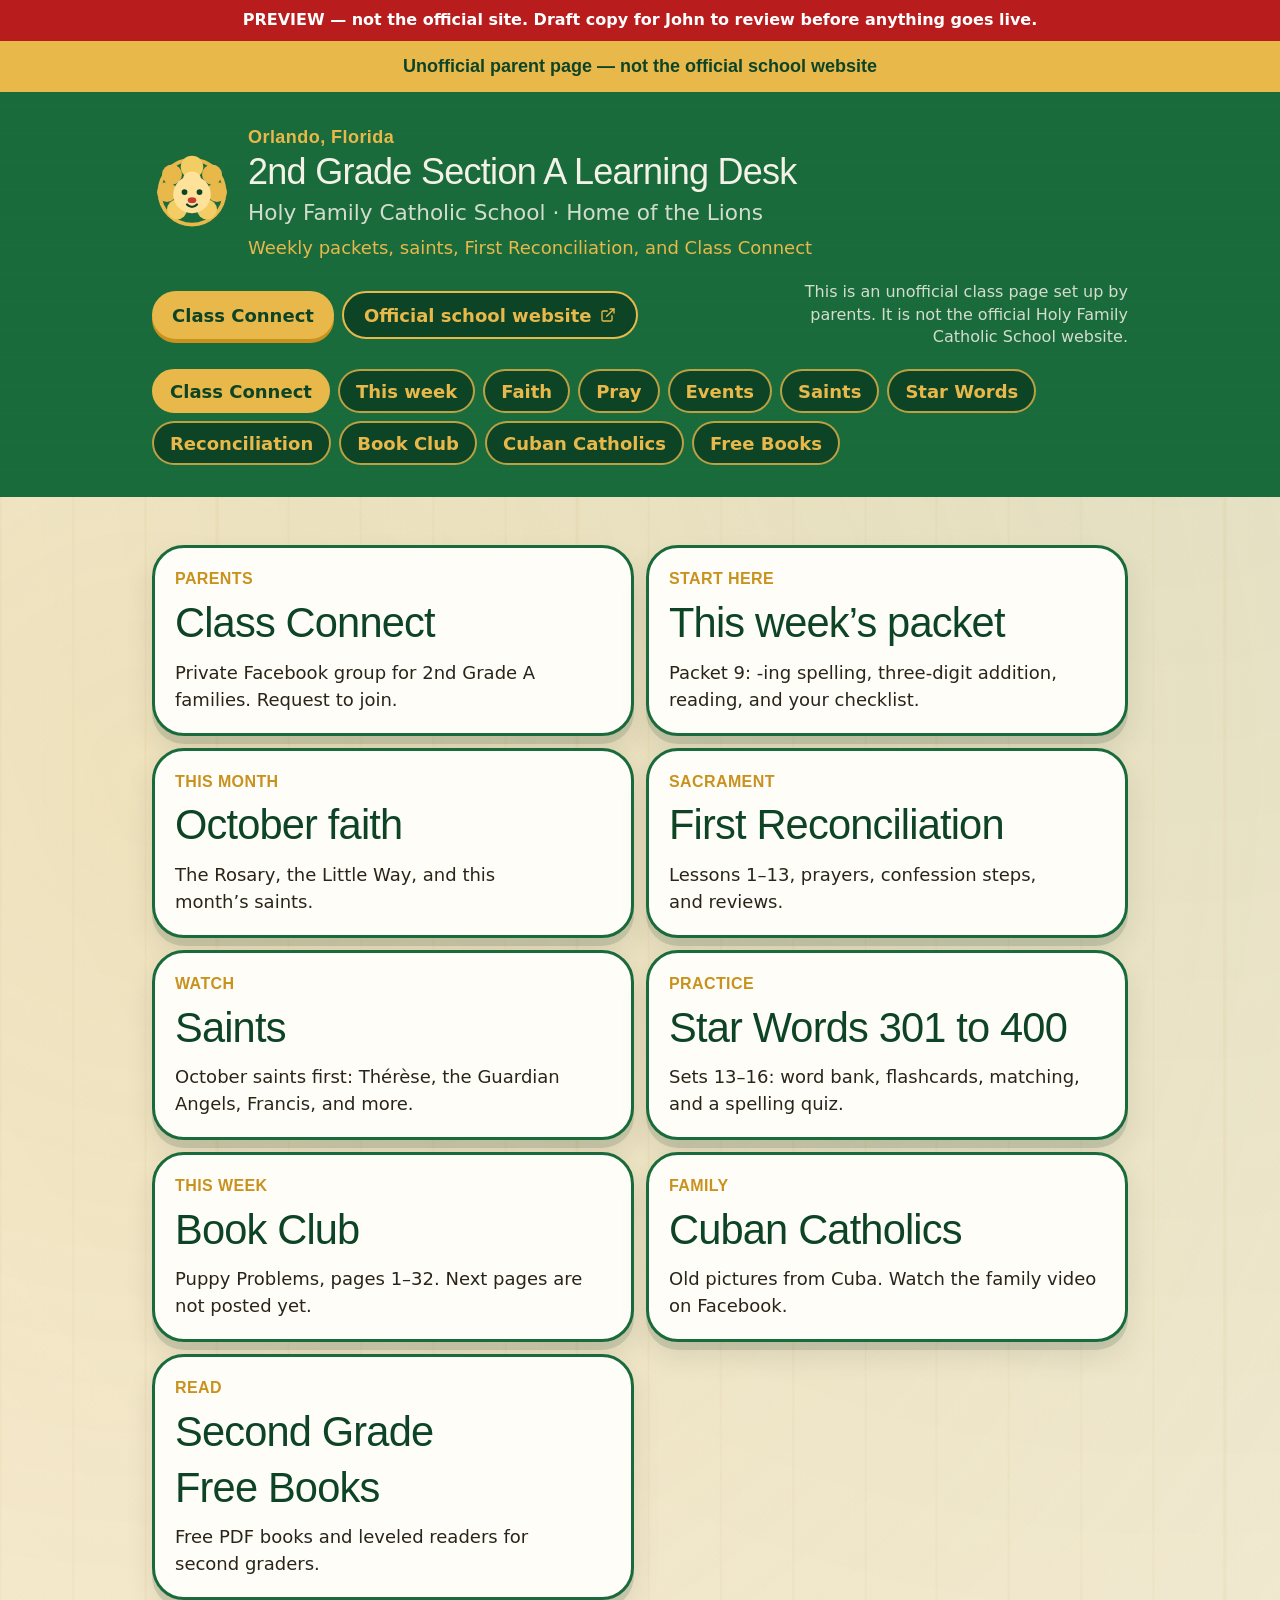
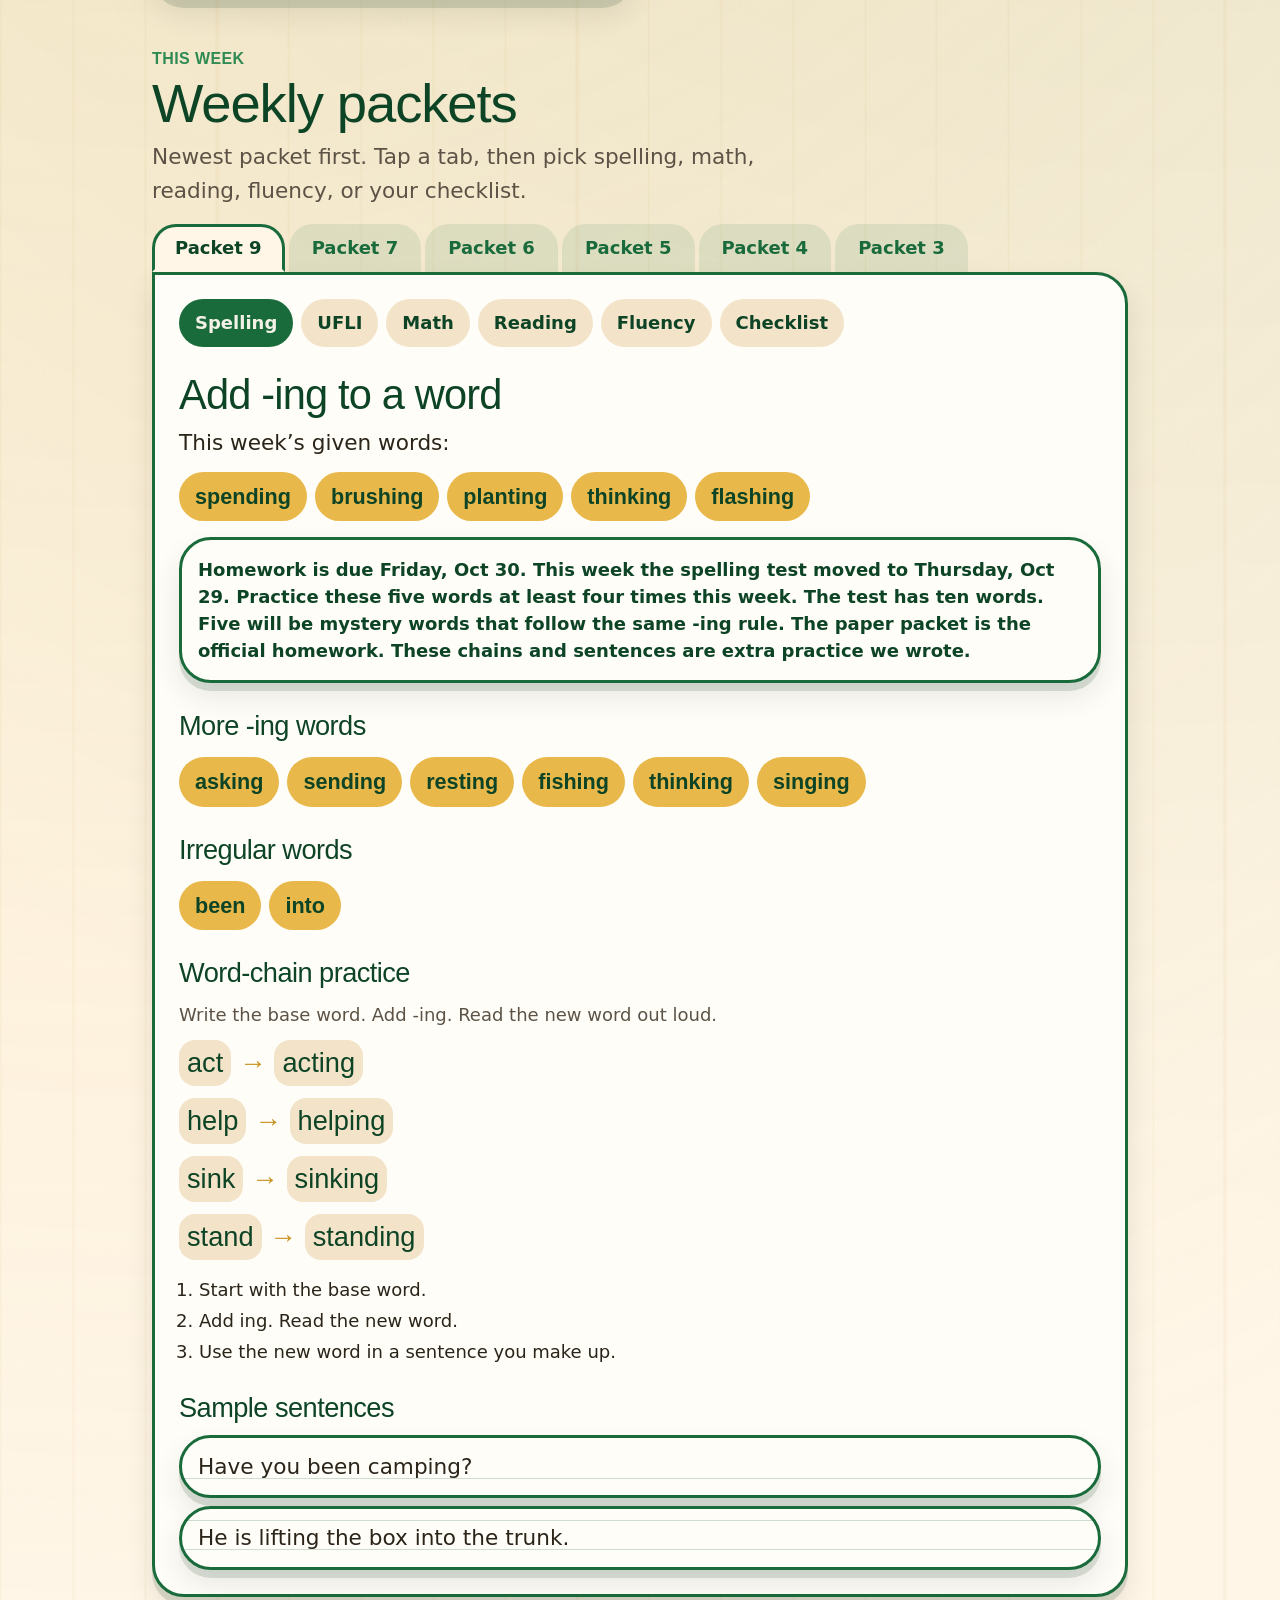
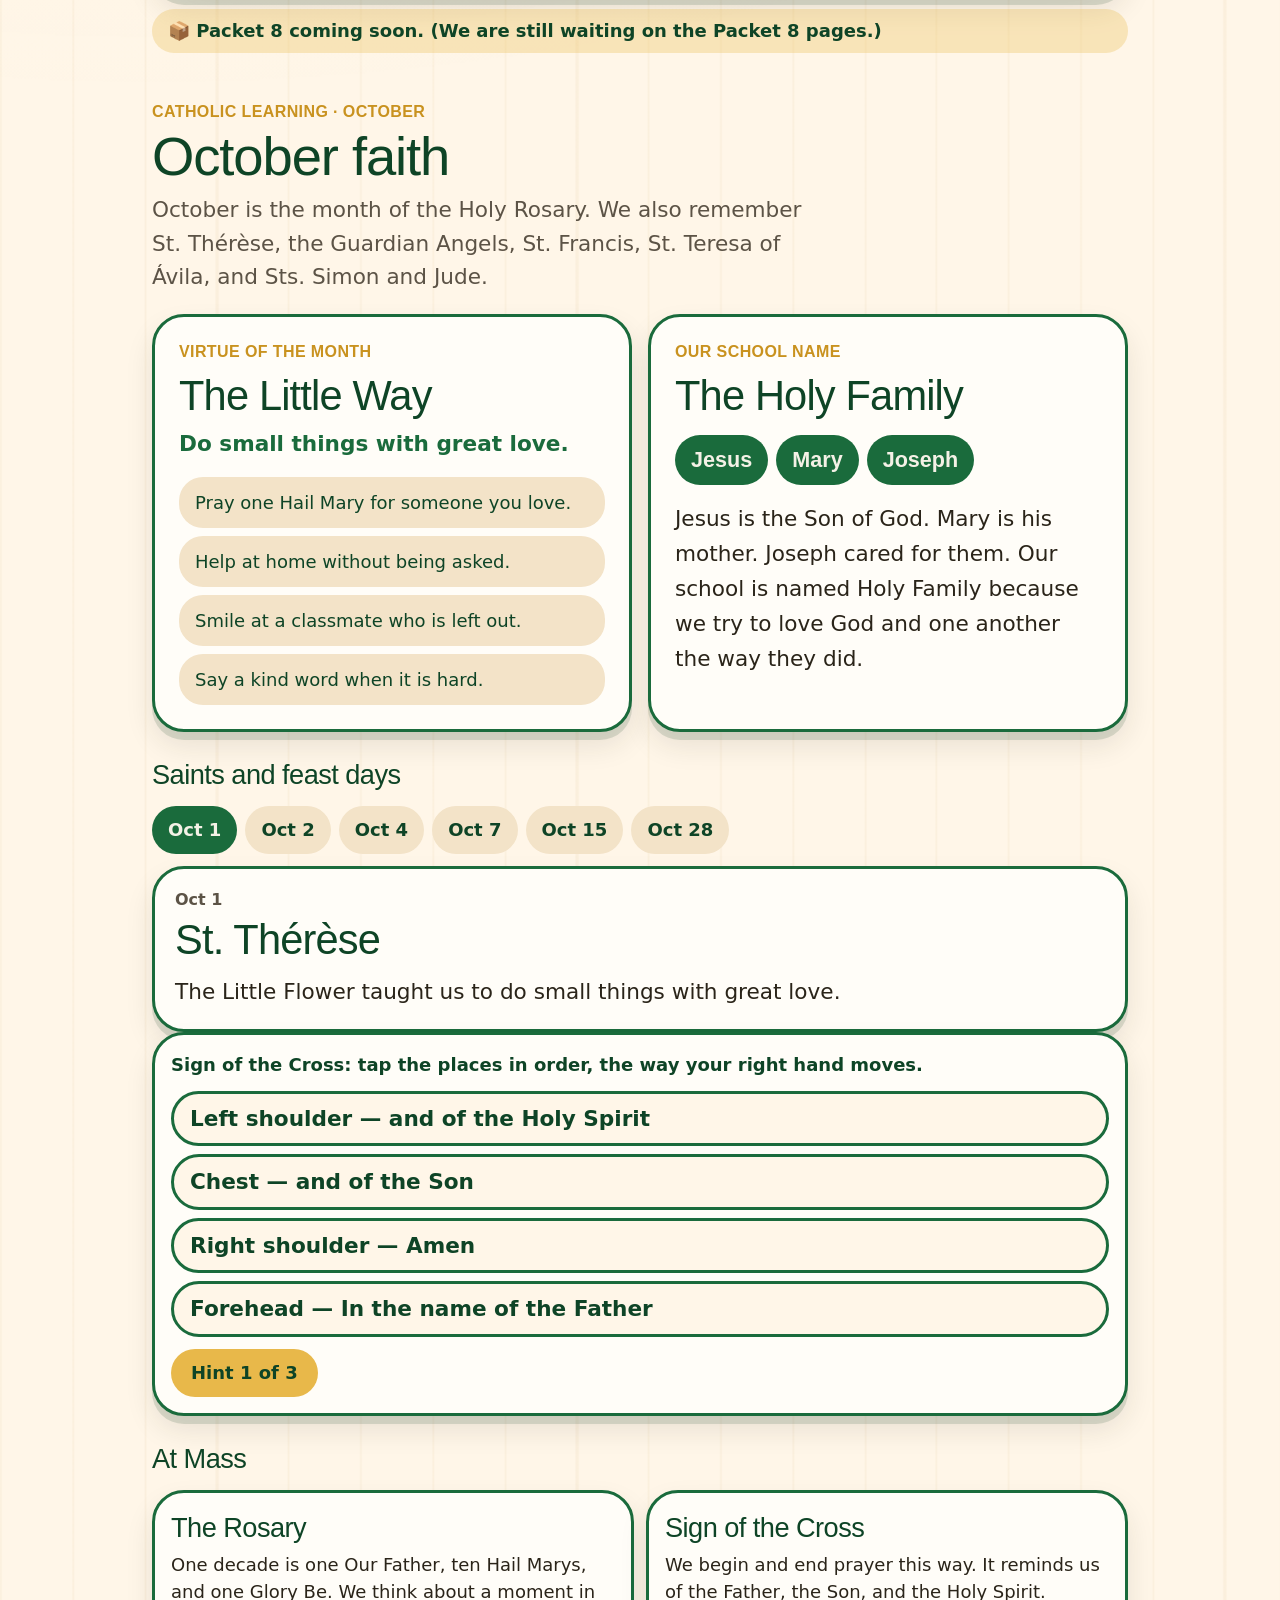
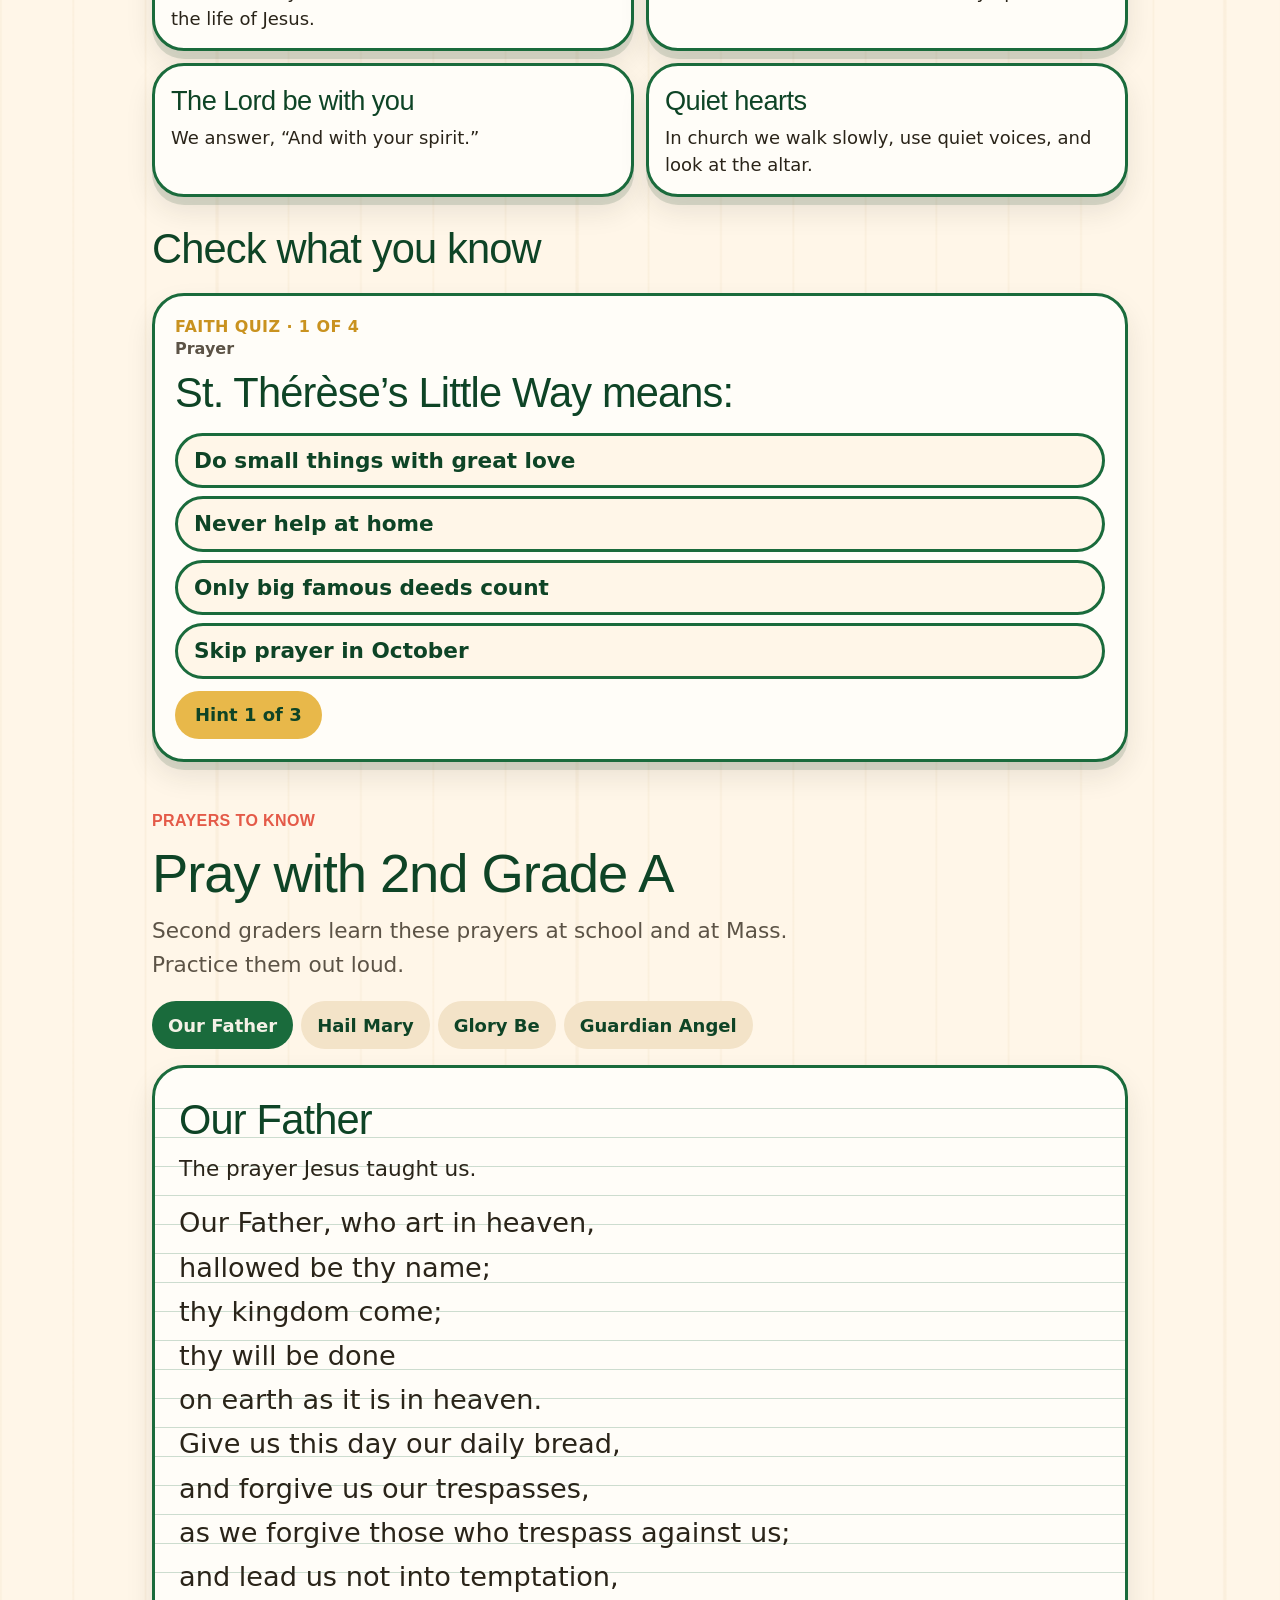
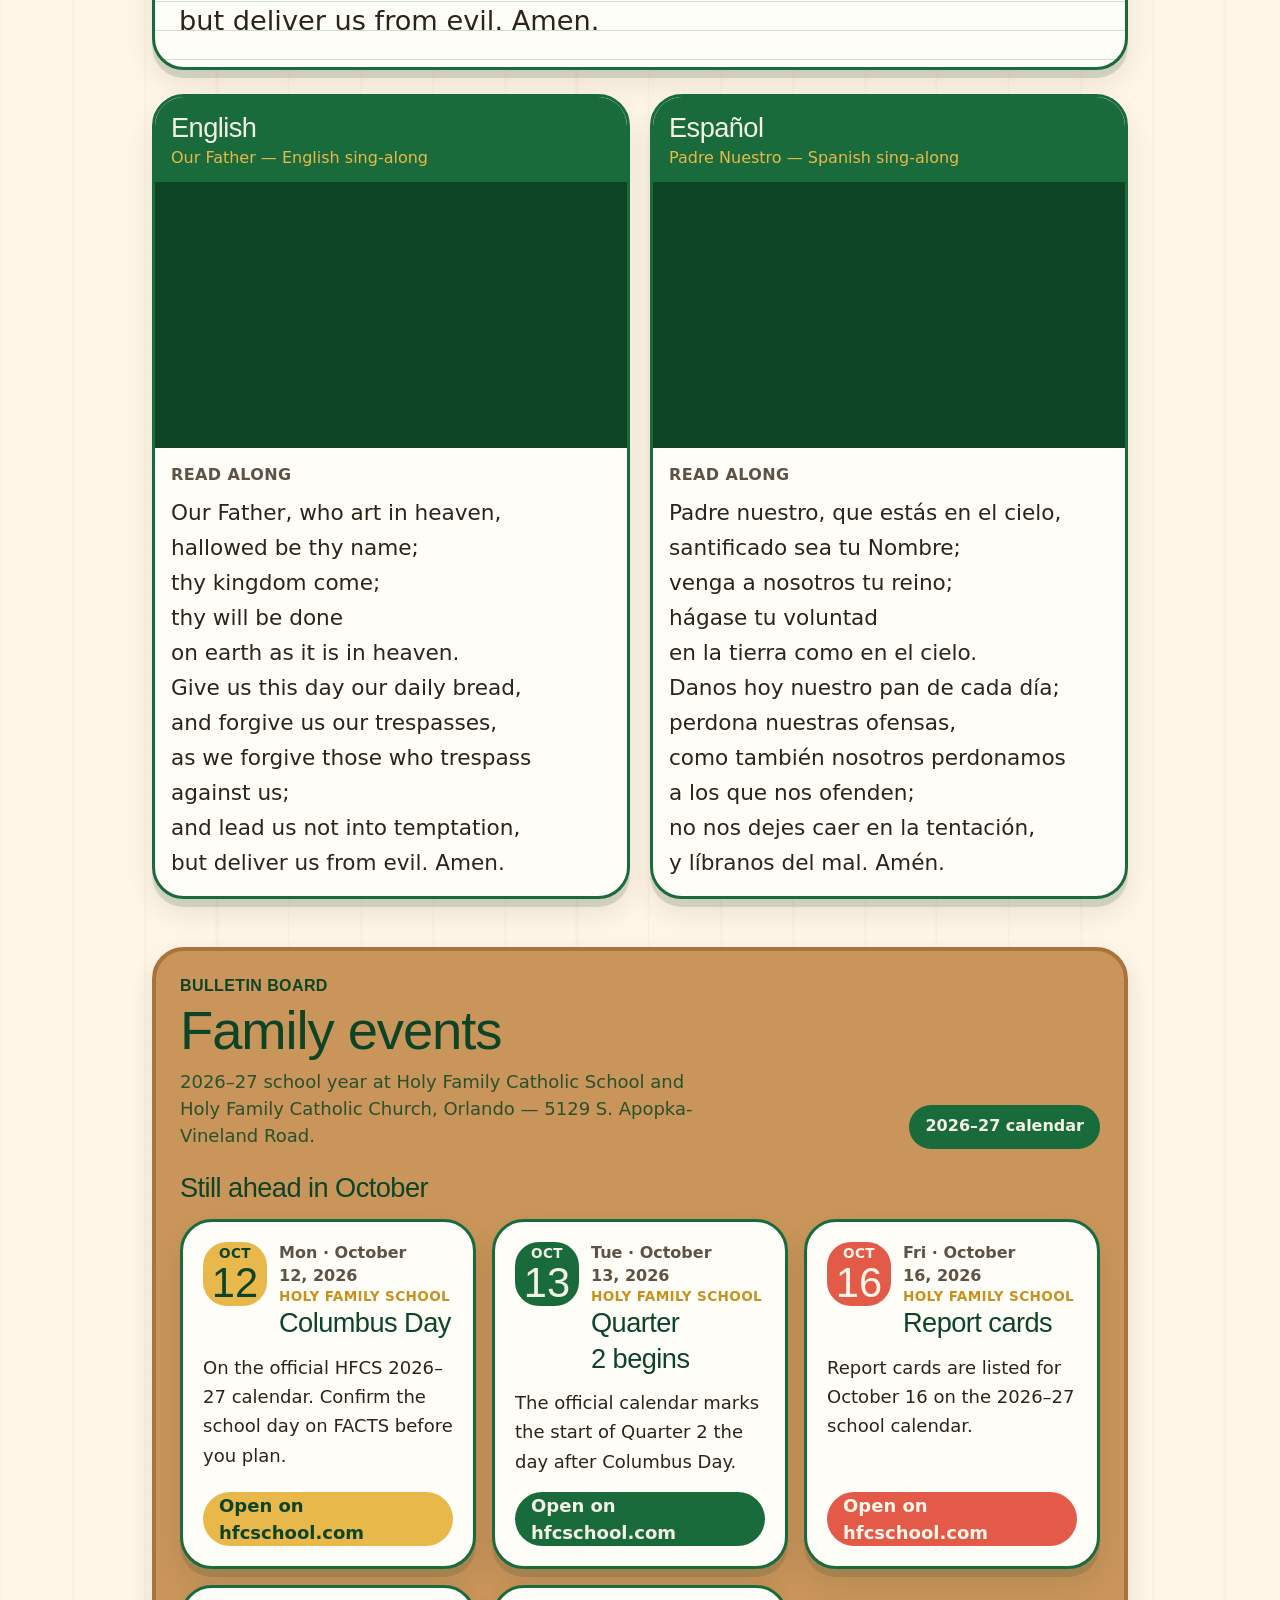
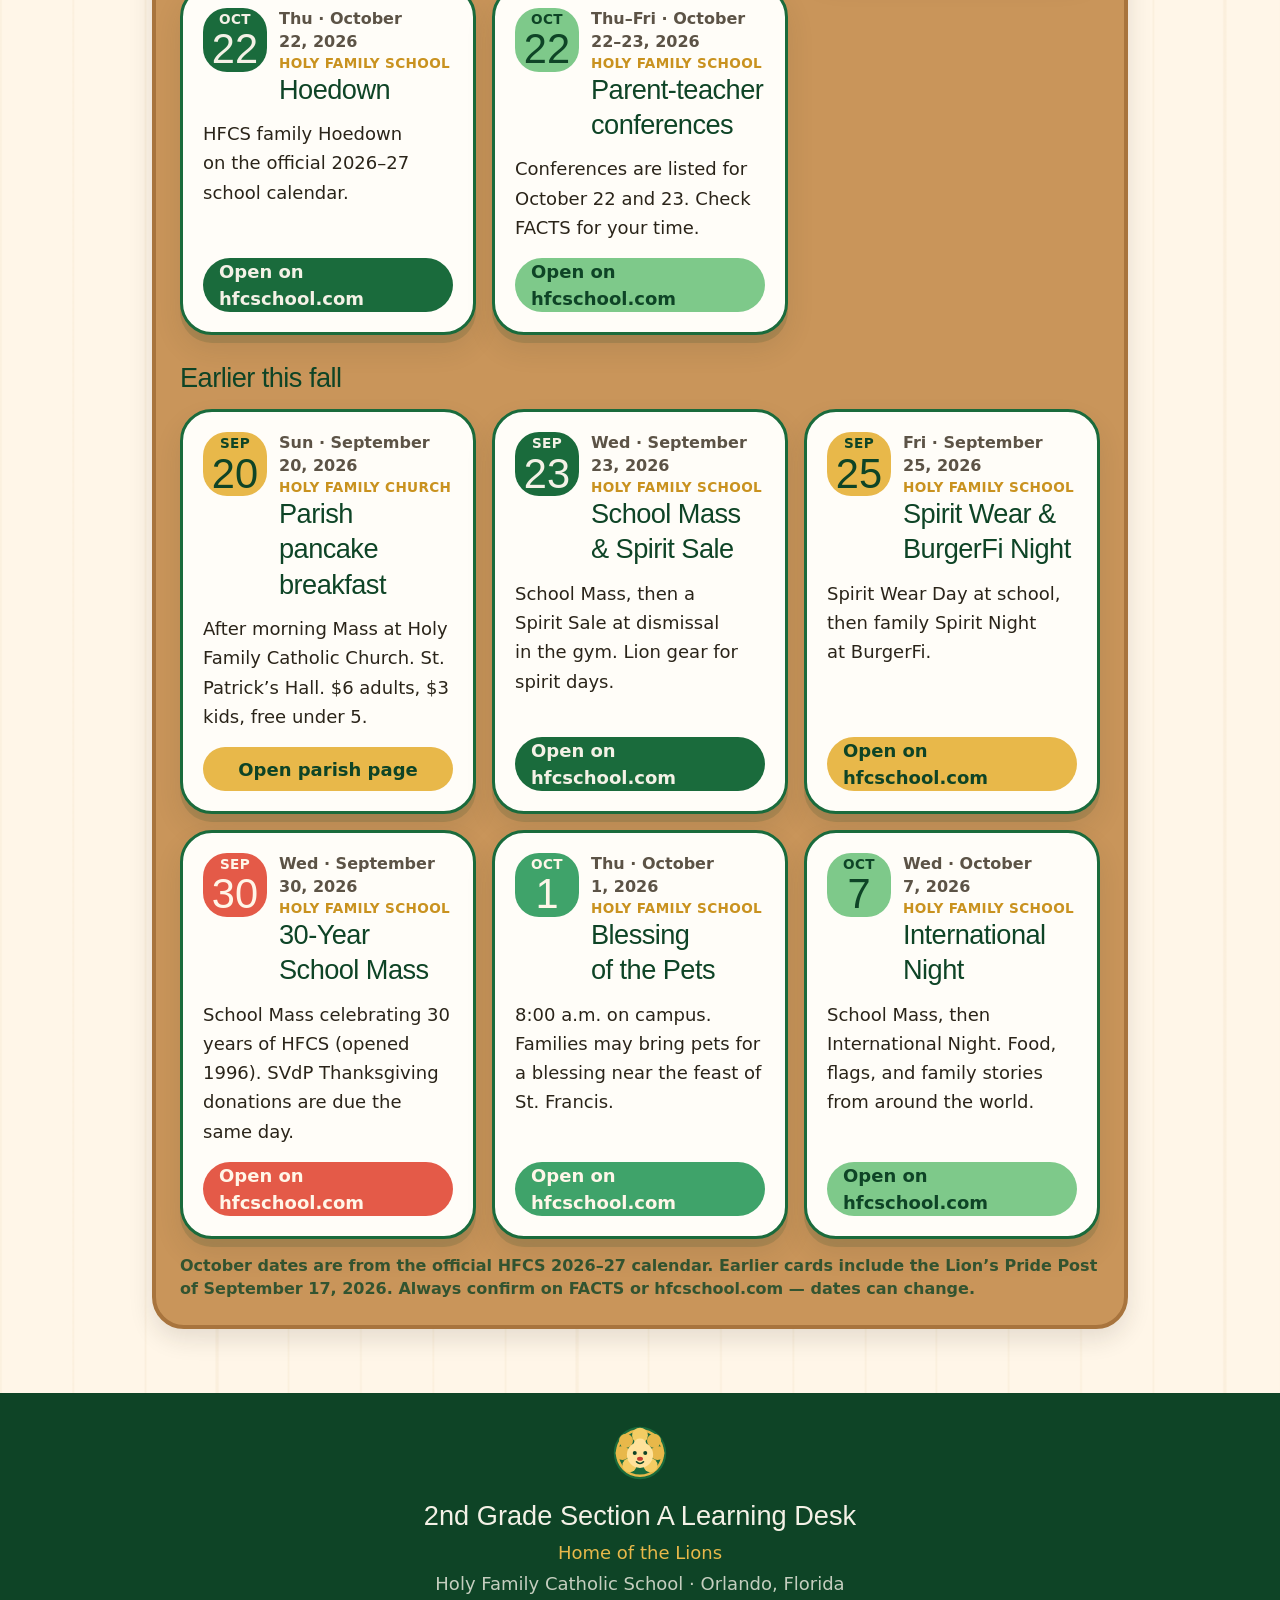
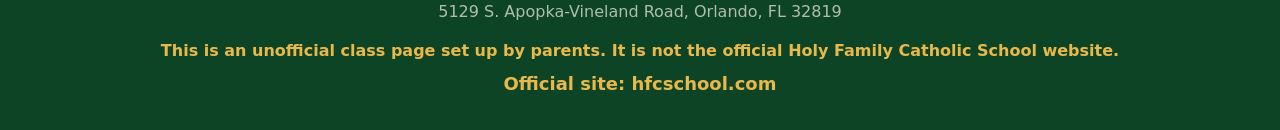
==== index.html @ e81760f2 "Preview: styles, home, reconciliation" ====
<!doctype html>

<html class="antialiased" lang="en"><head><meta content="summary_large_image" name="twitter:card"/><meta charset="utf-8"/><meta content="width=device-width, initial-scale=1" name="viewport"/><title>HFCS 2nd Grade A</title><meta content="Unofficial parent-made learning desk for Holy Family Catholic School 2nd Grade A. Weekly packets and Catholic learning for October. Official site: hfcschool.com." name="description"/><meta content="#1A6B3C" name="theme-color"/><meta content="yes" name="apple-mobile-web-app-capable"/><meta content="Grade Two" name="apple-mobile-web-app-title"/><meta content="black" name="apple-mobile-web-app-status-bar-style"/><meta content="01a0b15f-e7f6-7f02-a93d-baf060175e0b" name="grok-project-id"/><link href="assets/styles.css" rel="stylesheet"/><link href="assets/extra.css" rel="stylesheet"/><link href="favicon.svg" rel="icon"/><meta content="noindex" name="robots"/></head><body><div class="preview-banner" role="note">PREVIEW — not the official site. Draft copy for John to review before anything goes live.</div><!--$--><div class="min-h-dvh overflow-x-clip"><a class="bg-gold text-navy-deep sr-only focus:not-sr-only focus:absolute focus:top-3 focus:left-3 focus:z-50 focus:rounded-pill focus:px-4 focus:py-2 focus:font-extrabold" href="#homework">Skip to this week’s packet</a><header class="relative overflow-hidden bg-navy text-chalk"><div class="relative bg-gold px-4 py-3 text-center"><p class="font-display text-navy-deep text-sm font-bold sm:text-base">Unofficial parent page — not the official school website</p></div><div aria-hidden="true" class="pointer-events-none absolute inset-x-0 top-12 bottom-0 opacity-20" style="background-image:repeating-linear-gradient(0deg, transparent, transparent 27px, rgb(244 241 230 / 0.12) 28px), repeating-linear-gradient(90deg, transparent, transparent 27px, rgb(244 241 230 / 0.08) 28px)"></div><div class="relative mx-auto flex max-w-5xl flex-col gap-5 px-4 py-6 sm:px-6 sm:py-8"><div class="flex items-start gap-3 sm:items-center sm:gap-4"><svg aria-label="HFCS Lions mascot" class="size-16 shrink-0 sm:size-20" role="img" viewbox="0 0 64 64"><title>HFCS Lions mascot</title><circle cx="32" cy="32" fill="#1a6b3c" r="30"></circle><circle cx="32" cy="32" fill="none" r="26" stroke="#e8b84a" stroke-width="3"></circle><circle cx="16" cy="18" fill="#e8b84a" r="8"></circle><circle cx="32" cy="12" fill="#f3cc63" r="9"></circle><circle cx="48" cy="18" fill="#e8b84a" r="8"></circle><circle cx="12" cy="32" fill="#e8b84a" r="8"></circle><circle cx="52" cy="32" fill="#e8b84a" r="8"></circle><circle cx="20" cy="46" fill="#f3cc63" r="8"></circle><circle cx="44" cy="46" fill="#f3cc63" r="8"></circle><circle cx="32" cy="34" fill="#ffe29a" r="15"></circle><ellipse cx="32" cy="21" fill="#ffe29a" rx="7" ry="5.5"></ellipse><circle cx="26" cy="32" fill="#0e4426" r="2.3"></circle><circle cx="38" cy="32" fill="#0e4426" r="2.3"></circle><ellipse cx="32" cy="38.5" fill="#c43d32" rx="3.4" ry="2.3"></ellipse><path d="M28 42c2.4 2.6 5.6 2.6 8 0" fill="none" stroke="#0e4426" stroke-linecap="round" stroke-width="1.8"></path></svg><div class="min-w-0"><p class="font-display text-gold text-sm font-semibold tracking-wide sm:text-base">Orlando, Florida</p><h1 class="text-chalk font-display text-2xl leading-tight text-balance sm:text-4xl">2nd Grade<!-- --> <!-- -->Section A<!-- --> Learning Desk</h1><p class="mt-1 text-base text-chalk/85 sm:text-lg">Holy Family Catholic School<!-- --> · Home of the <!-- -->Lions</p><p class="mt-1 text-sm text-gold sm:text-base">Weekly packets, saints, First Reconciliation, and Class Connect</p></div></div><div class="flex flex-col gap-3 sm:flex-row sm:items-center sm:justify-between"><div class="flex flex-col gap-2 sm:flex-row sm:items-center"><a class="bg-gold text-navy-deep inline-flex min-h-12 items-center justify-center rounded-pill px-5 text-base font-extrabold shadow-[0_4px_0_#c9921f] transition-transform duration-(--motion-fast) ease-(--ease-out) hover:-translate-y-0.5 active:translate-y-0.5" href="class-connect.html">Class Connect</a><a class="inline-flex min-h-12 items-center justify-center gap-2 rounded-pill border-2 border-gold bg-navy-deep px-5 text-base font-extrabold text-gold" href="https://www.hfcschool.com/" rel="noreferrer" target="_blank">Official school website<svg aria-hidden="true" class="lucide lucide-external-link size-4" fill="none" height="24" stroke="currentColor" stroke-linecap="round" stroke-linejoin="round" stroke-width="2" viewbox="0 0 24 24" width="24" xmlns="http://www.w3.org/2000/svg"><path d="M15 3h6v6"></path><path d="M10 14 21 3"></path><path d="M18 13v6a2 2 0 0 1-2 2H5a2 2 0 0 1-2-2V8a2 2 0 0 1 2-2h6"></path></svg></a></div><p class="text-sm text-chalk/85 sm:max-w-sm sm:text-right">This is an unofficial class page set up by parents. It is not the official Holy Family Catholic School website.</p></div><nav aria-label="Page sections" class="flex flex-wrap gap-2"><a class="inline-flex min-h-11 items-center rounded-pill border-2 px-4 text-base font-bold transition-colors duration-(--motion-fast) border-gold bg-gold text-navy-deep" href="class-connect.html">Class Connect</a><a class="inline-flex min-h-11 items-center rounded-pill border-2 border-gold/80 bg-navy-deep px-4 text-base font-bold text-gold transition-colors duration-(--motion-fast) hover:bg-gold hover:text-navy-deep" href="index.html#homework">This week</a><a class="inline-flex min-h-11 items-center rounded-pill border-2 border-gold/80 bg-navy-deep px-4 text-base font-bold text-gold transition-colors duration-(--motion-fast) hover:bg-gold hover:text-navy-deep" href="index.html#faith">Faith</a><a class="inline-flex min-h-11 items-center rounded-pill border-2 border-gold/80 bg-navy-deep px-4 text-base font-bold text-gold transition-colors duration-(--motion-fast) hover:bg-gold hover:text-navy-deep" href="index.html#pray">Pray</a><a class="inline-flex min-h-11 items-center rounded-pill border-2 border-gold/80 bg-navy-deep px-4 text-base font-bold text-gold transition-colors duration-(--motion-fast) hover:bg-gold hover:text-navy-deep" href="index.html#events">Events</a><a class="inline-flex min-h-11 items-center rounded-pill border-2 px-4 text-base font-bold transition-colors duration-(--motion-fast) border-gold/80 bg-navy-deep text-gold hover:bg-gold hover:text-navy-deep" href="saints.html">Saints</a><a class="inline-flex min-h-11 items-center rounded-pill border-2 px-4 text-base font-bold transition-colors duration-(--motion-fast) border-gold/80 bg-navy-deep text-gold hover:bg-gold hover:text-navy-deep" href="star-words.html">Star Words</a><a class="inline-flex min-h-11 items-center rounded-pill border-2 px-4 text-base font-bold transition-colors duration-(--motion-fast) border-gold/80 bg-navy-deep text-gold hover:bg-gold hover:text-navy-deep" href="reconciliation.html">Reconciliation</a><a class="inline-flex min-h-11 items-center rounded-pill border-2 px-4 text-base font-bold transition-colors duration-(--motion-fast) border-gold/80 bg-navy-deep text-gold hover:bg-gold hover:text-navy-deep" href="book-club.html">Book Club</a><a class="inline-flex min-h-11 items-center rounded-pill border-2 px-4 text-base font-bold transition-colors duration-(--motion-fast) border-gold/80 bg-navy-deep text-gold hover:bg-gold hover:text-navy-deep" href="cuban-catholics.html">Cuban Catholics</a><a class="inline-flex min-h-11 items-center rounded-pill border-2 px-4 text-base font-bold transition-colors duration-(--motion-fast) border-gold/80 bg-navy-deep text-gold hover:bg-gold hover:text-navy-deep" href="books.html">Free Books</a></nav></div></header><main class="mx-auto flex w-full min-w-0 max-w-5xl flex-col gap-12 px-4 py-8 sm:px-6 sm:py-12"><div class="grid grid-cols-1 gap-3 sm:grid-cols-2"><a class="paper-card rounded-xl p-5 no-underline transition-transform duration-(--motion-fast) ease-(--ease-out) hover:-translate-y-0.5" href="class-connect.html"><p class="font-display text-gold-deep text-sm font-bold uppercase tracking-wide">Parents</p><h2 class="font-display mt-1 text-2xl text-navy-deep">Class Connect</h2><p class="text-ink mt-2 text-base">Private Facebook group for 2nd Grade A families. Request to join.</p></a><a class="paper-card rounded-xl p-5 no-underline transition-transform duration-(--motion-fast) ease-(--ease-out) hover:-translate-y-0.5" href="#homework"><p class="font-display text-gold-deep text-sm font-bold uppercase tracking-wide">Start here</p><h2 class="font-display mt-1 text-2xl text-navy-deep">This week’s packet</h2><p class="text-ink mt-2 text-base">Packet 9: -ing spelling, three-digit addition, reading, and your checklist.</p></a><a class="paper-card rounded-xl p-5 no-underline transition-transform duration-(--motion-fast) ease-(--ease-out) hover:-translate-y-0.5" href="#faith"><p class="font-display text-gold-deep text-sm font-bold uppercase tracking-wide">This month</p><h2 class="font-display mt-1 text-2xl text-navy-deep">October faith</h2><p class="text-ink mt-2 text-base">The Rosary, the Little Way, and this month’s saints.</p></a><a class="paper-card rounded-xl p-5 no-underline transition-transform duration-(--motion-fast) ease-(--ease-out) hover:-translate-y-0.5" href="reconciliation.html"><p class="font-display text-gold-deep text-sm font-bold uppercase tracking-wide">Sacrament</p><h2 class="font-display mt-1 text-2xl text-navy-deep">First Reconciliation</h2><p class="text-ink mt-2 text-base">Lessons 1–13, prayers, confession steps, and reviews.</p></a><a class="paper-card rounded-xl p-5 no-underline transition-transform duration-(--motion-fast) ease-(--ease-out) hover:-translate-y-0.5" href="saints.html"><p class="font-display text-gold-deep text-sm font-bold uppercase tracking-wide">Watch</p><h2 class="font-display mt-1 text-2xl text-navy-deep">Saints</h2><p class="text-ink mt-2 text-base">October saints first: Thérèse, the Guardian Angels, Francis, and more.</p></a><a class="paper-card rounded-xl p-5 no-underline transition-transform duration-(--motion-fast) ease-(--ease-out) hover:-translate-y-0.5" href="star-words.html"><p class="font-display text-gold-deep text-sm font-bold uppercase tracking-wide">Practice</p><h2 class="font-display mt-1 text-2xl text-navy-deep">Star Words 301 to 400</h2><p class="text-ink mt-2 text-base">Sets 13–16: word bank, flashcards, matching, and a spelling quiz.</p></a><a class="paper-card rounded-xl p-5 no-underline transition-transform duration-(--motion-fast) ease-(--ease-out) hover:-translate-y-0.5" href="book-club.html"><p class="font-display text-gold-deep text-sm font-bold uppercase tracking-wide">This week</p><h2 class="font-display mt-1 text-2xl text-navy-deep">Book Club</h2><p class="text-ink mt-2 text-base">Puppy Problems, pages 1–32. Next pages are not posted yet.</p></a><a class="paper-card rounded-xl p-5 no-underline transition-transform duration-(--motion-fast) ease-(--ease-out) hover:-translate-y-0.5" href="cuban-catholics.html"><p class="font-display text-gold-deep text-sm font-bold uppercase tracking-wide">Family</p><h2 class="font-display mt-1 text-2xl text-navy-deep">Cuban Catholics</h2><p class="text-ink mt-2 text-base">Old pictures from Cuba. Watch the family video on Facebook.</p></a><a class="paper-card rounded-xl p-5 no-underline transition-transform duration-(--motion-fast) ease-(--ease-out) hover:-translate-y-0.5" href="books.html"><p class="font-display text-gold-deep text-sm font-bold uppercase tracking-wide">Read</p><h2 class="font-display mt-1 text-2xl text-navy-deep">Second Grade Free Books</h2><p class="text-ink mt-2 text-base">Free PDF books and leveled readers for second graders.</p></a></div><section class="w-full min-w-0 scroll-mt-4" id="homework"><div class="mb-4"><p class="font-display text-sky-deep text-sm font-semibold tracking-wide uppercase">This week</p><h2 class="text-2xl sm:text-3xl">Weekly packets</h2><p class="text-ink-soft mt-1 max-w-2xl text-base sm:text-lg">Newest packet first. Tap a tab, then pick spelling, math, reading, fluency, or your checklist.</p></div><div data-tabs="" id="packets"><div class="flex w-full min-w-0 gap-1 overflow-x-auto" data-tabbar="" role="tablist"><button class="min-h-12 shrink-0 rounded-t-lg border-3 px-5 text-base font-extrabold border-transparent bg-navy/10 text-navy" data-default="" data-off="min-h-12 shrink-0 rounded-t-lg border-3 px-5 text-base font-extrabold border-transparent bg-navy/10 text-navy" data-on="min-h-12 shrink-0 rounded-t-lg border-3 px-5 text-base font-extrabold border-navy border-b-paper bg-paper text-navy-deep" data-tab="9" role="tab" type="button">Packet 9</button><button class="min-h-12 shrink-0 rounded-t-lg border-3 px-5 text-base font-extrabold border-transparent bg-navy/10 text-navy" data-off="min-h-12 shrink-0 rounded-t-lg border-3 px-5 text-base font-extrabold border-transparent bg-navy/10 text-navy" data-on="min-h-12 shrink-0 rounded-t-lg border-3 px-5 text-base font-extrabold border-navy border-b-paper bg-paper text-navy-deep" data-tab="7" role="tab" type="button">Packet 7</button><button class="min-h-12 shrink-0 rounded-t-lg border-3 px-5 text-base font-extrabold border-transparent bg-navy/10 text-navy" data-off="min-h-12 shrink-0 rounded-t-lg border-3 px-5 text-base font-extrabold border-transparent bg-navy/10 text-navy" data-on="min-h-12 shrink-0 rounded-t-lg border-3 px-5 text-base font-extrabold border-navy border-b-paper bg-paper text-navy-deep" data-tab="6" role="tab" type="button">Packet 6</button><button class="min-h-12 shrink-0 rounded-t-lg border-3 px-5 text-base font-extrabold border-transparent bg-navy/10 text-navy" data-off="min-h-12 shrink-0 rounded-t-lg border-3 px-5 text-base font-extrabold border-transparent bg-navy/10 text-navy" data-on="min-h-12 shrink-0 rounded-t-lg border-3 px-5 text-base font-extrabold border-navy border-b-paper bg-paper text-navy-deep" data-tab="5" role="tab" type="button">Packet 5</button><button class="min-h-12 shrink-0 rounded-t-lg border-3 px-5 text-base font-extrabold border-transparent bg-navy/10 text-navy" data-off="min-h-12 shrink-0 rounded-t-lg border-3 px-5 text-base font-extrabold border-transparent bg-navy/10 text-navy" data-on="min-h-12 shrink-0 rounded-t-lg border-3 px-5 text-base font-extrabold border-navy border-b-paper bg-paper text-navy-deep" data-tab="4" role="tab" type="button">Packet 4</button><button class="min-h-12 shrink-0 rounded-t-lg border-3 px-5 text-base font-extrabold border-transparent bg-navy/10 text-navy" data-off="min-h-12 shrink-0 rounded-t-lg border-3 px-5 text-base font-extrabold border-transparent bg-navy/10 text-navy" data-on="min-h-12 shrink-0 rounded-t-lg border-3 px-5 text-base font-extrabold border-navy border-b-paper bg-paper text-navy-deep" data-tab="3" role="tab" type="button">Packet 3</button></div><div data-pane="9" role="tabpanel"><div class="paper-card rounded-xl rounded-tl-none p-4 sm:p-6" id="p9-panel">
<div class="mb-5 flex w-full min-w-0 flex-wrap gap-2" id="p9-subtabs">
<button class="min-h-12 shrink-0 rounded-pill px-4 text-base font-extrabold bg-navy text-chalk" data-p9tab="spelling" type="button">Spelling</button><button class="min-h-12 shrink-0 rounded-pill px-4 text-base font-extrabold bg-paper-deep text-navy-deep" data-p9tab="ufli" type="button">UFLI</button>
<button class="min-h-12 shrink-0 rounded-pill px-4 text-base font-extrabold bg-paper-deep text-navy-deep" data-p9tab="math" type="button">Math</button>
<button class="min-h-12 shrink-0 rounded-pill px-4 text-base font-extrabold bg-paper-deep text-navy-deep" data-p9tab="reading" type="button">Reading</button>
<button class="min-h-12 shrink-0 rounded-pill px-4 text-base font-extrabold bg-paper-deep text-navy-deep" data-p9tab="fluency" type="button">Fluency</button>
<button class="min-h-12 shrink-0 rounded-pill px-4 text-base font-extrabold bg-paper-deep text-navy-deep" data-p9tab="checklist" type="button">Checklist</button>
</div>
<div class="flex flex-col gap-6" data-p9pane="spelling">
<div><h3 class="font-display text-2xl text-navy-deep">Add -ing to a word</h3><p class="text-ink mt-1 text-base sm:text-lg">This week’s given words:</p>
<ul class="mt-3 flex flex-wrap gap-2"><li class="font-display bg-gold text-navy-deep rounded-pill px-4 py-2 text-lg font-bold">spending</li><li class="font-display bg-gold text-navy-deep rounded-pill px-4 py-2 text-lg font-bold">brushing</li><li class="font-display bg-gold text-navy-deep rounded-pill px-4 py-2 text-lg font-bold">planting</li><li class="font-display bg-gold text-navy-deep rounded-pill px-4 py-2 text-lg font-bold">thinking</li><li class="font-display bg-gold text-navy-deep rounded-pill px-4 py-2 text-lg font-bold">flashing</li></ul>
<p class="paper-card mt-4 rounded-xl border-gold bg-gold/20 p-4 text-base font-bold text-navy-deep">Homework is due Friday, Oct 30. This week the spelling test moved to Thursday, Oct 29. Practice these five words at least four times this week. The test has ten words. Five will be mystery words that follow the same -ing rule. The paper packet is the official homework. These chains and sentences are extra practice we wrote.</p></div>
<div><h3 class="font-display text-xl text-navy-deep">More -ing words</h3><ul class="mt-3 flex flex-wrap gap-2"><li class="font-display bg-gold text-navy-deep rounded-pill px-4 py-2 text-lg font-bold">asking</li><li class="font-display bg-gold text-navy-deep rounded-pill px-4 py-2 text-lg font-bold">sending</li><li class="font-display bg-gold text-navy-deep rounded-pill px-4 py-2 text-lg font-bold">resting</li><li class="font-display bg-gold text-navy-deep rounded-pill px-4 py-2 text-lg font-bold">fishing</li><li class="font-display bg-gold text-navy-deep rounded-pill px-4 py-2 text-lg font-bold">thinking</li><li class="font-display bg-gold text-navy-deep rounded-pill px-4 py-2 text-lg font-bold">singing</li></ul></div>
<div><h3 class="font-display text-xl text-navy-deep">Irregular words</h3><ul class="mt-3 flex flex-wrap gap-2"><li class="font-display bg-gold text-navy-deep rounded-pill px-4 py-2 text-lg font-bold">been</li><li class="font-display bg-gold text-navy-deep rounded-pill px-4 py-2 text-lg font-bold">into</li></ul></div>
<div><h3 class="font-display mb-2 text-xl text-navy-deep">Word-chain practice</h3><p class="text-ink-soft mb-3 text-base">Write the base word. Add -ing. Read the new word out loud.</p><div class="flex flex-col gap-3">
<p class="font-display flex flex-wrap items-center gap-2 text-xl text-navy-deep"><span class="inline-flex items-center gap-2"><span class="rounded-md bg-paper-deep px-2 py-1">act</span></span><span class="inline-flex items-center gap-2"><span aria-hidden="true" class="text-gold-deep">→</span><span class="rounded-md bg-paper-deep px-2 py-1">acting</span></span></p>
<p class="font-display flex flex-wrap items-center gap-2 text-xl text-navy-deep"><span class="inline-flex items-center gap-2"><span class="rounded-md bg-paper-deep px-2 py-1">help</span></span><span class="inline-flex items-center gap-2"><span aria-hidden="true" class="text-gold-deep">→</span><span class="rounded-md bg-paper-deep px-2 py-1">helping</span></span></p>
<p class="font-display flex flex-wrap items-center gap-2 text-xl text-navy-deep"><span class="inline-flex items-center gap-2"><span class="rounded-md bg-paper-deep px-2 py-1">sink</span></span><span class="inline-flex items-center gap-2"><span aria-hidden="true" class="text-gold-deep">→</span><span class="rounded-md bg-paper-deep px-2 py-1">sinking</span></span></p>
<p class="font-display flex flex-wrap items-center gap-2 text-xl text-navy-deep"><span class="inline-flex items-center gap-2"><span class="rounded-md bg-paper-deep px-2 py-1">stand</span></span><span class="inline-flex items-center gap-2"><span aria-hidden="true" class="text-gold-deep">→</span><span class="rounded-md bg-paper-deep px-2 py-1">standing</span></span></p>
</div><ol class="text-ink mt-4 list-decimal space-y-1 pl-5 text-base"><li>Start with the base word.</li><li>Add ing. Read the new word.</li><li>Use the new word in a sentence you make up.</li></ol></div>
<div><h3 class="font-display mb-2 text-xl text-navy-deep">Sample sentences</h3><ul class="flex flex-col gap-2"><li class="paper-card lined-paper rounded-xl px-4 py-3 text-lg">Have you been camping?</li><li class="paper-card lined-paper rounded-xl px-4 py-3 text-lg">He is lifting the box into the trunk.</li></ul></div>
</div><div class="flex flex-col gap-6" data-p9pane="ufli" hidden=""><div class="flex flex-col gap-4"><h3 class="font-display text-2xl text-navy-deep">UFLI home practice: -ing</h3>
<p class="text-ink text-base sm:text-lg">This week’s UFLI rule is adding <b>-ing</b> to a word. Read each sample word, then do the word work.</p>
<h4 class="font-display text-xl text-navy-deep">Sample words</h4><ul class="flex flex-wrap gap-2"><li class="rounded-pill bg-sky/40 px-4 py-2 font-display text-xl text-navy-deep">asking</li><li class="rounded-pill bg-sky/40 px-4 py-2 font-display text-xl text-navy-deep">sending</li><li class="rounded-pill bg-sky/40 px-4 py-2 font-display text-xl text-navy-deep">resting</li><li class="rounded-pill bg-sky/40 px-4 py-2 font-display text-xl text-navy-deep">fishing</li><li class="rounded-pill bg-sky/40 px-4 py-2 font-display text-xl text-navy-deep">thinking</li><li class="rounded-pill bg-sky/40 px-4 py-2 font-display text-xl text-navy-deep">singing</li></ul>
<h4 class="font-display text-xl text-navy-deep">Word work</h4><p class="text-ink">Write the base word, add -ing, then read the new word.</p><ul class="flex flex-col gap-2"><li class="paper-card rounded-xl p-3 text-lg font-bold">act → acting</li><li class="paper-card rounded-xl p-3 text-lg font-bold">help → helping</li><li class="paper-card rounded-xl p-3 text-lg font-bold">sink → sinking</li><li class="paper-card rounded-xl p-3 text-lg font-bold">stand → standing</li></ul>
<h4 class="font-display text-xl text-navy-deep">New heart words</h4><ul class="flex flex-wrap gap-2"><li class="rounded-pill bg-apple/30 px-4 py-2 font-display text-xl">been ❤️</li><li class="rounded-pill bg-apple/30 px-4 py-2 font-display text-xl">into ❤️</li></ul>
<h4 class="font-display text-xl text-navy-deep">Sentences to read</h4><ul class="list-disc pl-6 text-lg"><li>Have you been camping?</li><li>He is lifting the box into the trunk.</li></ul></div></div>
<div class="flex flex-col gap-4" data-p9pane="math" hidden="">
<h3 class="font-display text-2xl text-navy-deep">Adding three-digit numbers</h3>
<p class="text-ink text-base sm:text-lg">Add the ones, then the tens, then the hundreds. If a place makes 10 or more, regroup! Tap a number, type the sum on the keypad, then tap Check. The paper packet has all 22 problems. Show your work there too.</p>
<div aria-label="Three-digit addition progress" class="flex flex-wrap gap-2" id="p9-pills"></div>
<div class="grid max-w-xs grid-cols-3 overflow-hidden rounded-xl border-3 border-navy text-center" id="p9-grid"></div>
<p class="flex flex-wrap items-center gap-2 text-2xl font-extrabold text-navy-deep" id="p9-answer"></p>
<div class="grid max-w-xs grid-cols-3 gap-2" id="p9-keys"></div>
<div class="flex flex-wrap gap-2">
<button class="bg-grass min-h-12 rounded-pill px-6 text-base font-extrabold text-paper" id="p9-check" type="button">Check</button>
<button class="min-h-12 rounded-pill border-2 border-navy px-4 text-base font-extrabold text-navy" id="p9-hint" type="button">Hint</button>
<button class="bg-navy min-h-12 rounded-pill px-6 text-base font-extrabold text-chalk" hidden="" id="p9-next" type="button">Next problem</button>
</div>
<div id="p9-hints"></div>
<p class="text-ink-soft text-sm font-bold" id="p9-stars"></p>
</div>
<div class="flex flex-col gap-4" data-p9pane="reading" hidden="">
<h3 class="font-display text-2xl text-navy-deep">The Memory Jar</h3>
<p class="text-ink-soft text-base">An original practice story we wrote. The packet passage is on paper.</p>
<div class="paper-card lined-paper rounded-xl px-4 py-3 text-lg leading-relaxed">
<p>Grandma has a glass jar on her kitchen shelf. It is full of little things. Each thing helps her keep a memory.</p>
<p class="mt-3">One day I asked, “Why do you keep a pinecone?” Grandma smiled. “That is from our walk in the woods. The wind was cold, but we found a deer.”</p>
<p class="mt-3">Next I found a blue button. “That fell off your coat on the first day of school,” she said. “You were brave.”</p>
<p class="mt-3">At the bottom was a dry yellow leaf. Grandma got quiet. “That is from the day Grandpa’s old dog, Max, went to heaven. It was a sad day, but I want to remember him.”</p>
<p class="mt-3">Then Grandma gave me a small jar of my own. That night I put in a shell from the beach. Now I am keeping memories, too.</p>
</div>
<p class="text-ink-soft text-sm">About 150 words.</p>
<h3 class="font-display text-xl text-navy-deep">Questions for each day</h3>
<ol class="flex flex-col gap-3">
<li class="paper-card rounded-xl p-4"><p class="font-display text-gold-deep text-sm font-bold uppercase tracking-wide">Day 1 · Key details</p><p class="text-lg text-navy-deep">What did Grandma keep from the walk in the woods? What did she keep from the sad day?</p></li>
<li class="paper-card rounded-xl p-4"><p class="font-display text-gold-deep text-sm font-bold uppercase tracking-wide">Day 2 · Point of view</p><p class="text-lg text-navy-deep">Who is telling this story? Who is “I”? How do you know?</p></li>
<li class="paper-card rounded-xl p-4"><p class="font-display text-gold-deep text-sm font-bold uppercase tracking-wide">Day 3 · Picture clues</p><p class="text-lg text-navy-deep">Draw a picture of the jar. Use the words in the story to show what is inside. What made one day sad?</p></li>
<li class="paper-card rounded-xl p-4"><p class="font-display text-gold-deep text-sm font-bold uppercase tracking-wide">Day 4 · Extend it</p><p class="text-lg text-navy-deep">If you had a memory jar, what would you put in it first? Tell about the day it helps you remember.</p></li>
</ol>
</div>
<div class="flex flex-col gap-4" data-p9pane="fluency" hidden="">
<h3 class="font-display text-2xl text-navy-deep">One-minute reading</h3>
<p class="text-ink text-base sm:text-lg">Each day, read the story for one minute. A grown-up counts mistakes. Write down the words read correctly.</p>
<div class="overflow-x-auto"><table class="w-full max-w-md border-3 border-navy text-left text-base">
<thead><tr class="bg-gold/30"><th class="p-2">Day</th><th class="p-2">Words read</th><th class="p-2">Mistakes</th><th class="p-2">Words correct</th></tr></thead>
<tbody>
<tr class="border-t-2 border-navy"><td class="p-2 font-bold">Day 1</td><td class="p-2"></td><td class="p-2"></td><td class="p-2"></td></tr>
<tr class="border-t-2 border-navy"><td class="p-2 font-bold">Day 2</td><td class="p-2"></td><td class="p-2"></td><td class="p-2"></td></tr>
<tr class="border-t-2 border-navy"><td class="p-2 font-bold">Day 3</td><td class="p-2"></td><td class="p-2"></td><td class="p-2"></td></tr>
<tr class="border-t-2 border-navy"><td class="p-2 font-bold">Day 4</td><td class="p-2"></td><td class="p-2"></td><td class="p-2"></td></tr>
</tbody></table></div>
<p class="text-ink-soft text-sm">Words correct = words read − mistakes.</p>
</div>
<div class="flex flex-col gap-4" data-p9pane="checklist" hidden="">
<h3 class="font-display text-2xl text-navy-deep">Packet 9 checklist</h3>
<p class="paper-card rounded-xl border-gold bg-gold/20 p-4 text-base font-bold text-navy-deep">Due Friday, Oct 30. Spelling test is Thursday, Oct 29 this week. Parents: check each box and sign the paper packet.</p>
<ul class="flex flex-col gap-2">
<li><label class="flex items-center gap-3 rounded-lg bg-paper-deep px-4 py-3 text-base text-navy-deep"><input class="size-6" type="checkbox"/> Nightly Reading Log (orange folder)</label></li>
<li><label class="flex items-center gap-3 rounded-lg bg-paper-deep px-4 py-3 text-base text-navy-deep"><input class="size-6" type="checkbox"/> Math practice</label></li>
<li><label class="flex items-center gap-3 rounded-lg bg-paper-deep px-4 py-3 text-base text-navy-deep"><input class="size-6" type="checkbox"/> Spelling practice (at least four times a week)</label></li>
<li><label class="flex items-center gap-3 rounded-lg bg-paper-deep px-4 py-3 text-base text-navy-deep"><input class="size-6" type="checkbox"/> Sight words (send back when ready to be tested)</label></li>
<li><label class="flex items-center gap-3 rounded-lg bg-paper-deep px-4 py-3 text-base text-navy-deep"><input class="size-6" type="checkbox"/> Fluency practice and questions</label></li>
</ul>
</div>
</div></div><div data-pane="7" role="tabpanel"><div class="paper-card rounded-xl rounded-tl-none p-4 sm:p-6"><div data-tabs="" id="pk7"><div class="mb-5 flex w-full min-w-0 flex-wrap gap-2" data-tabbar="" role="tablist"><button class="min-h-12 shrink-0 rounded-pill px-4 text-base font-extrabold bg-paper-deep text-navy-deep" data-off="min-h-12 shrink-0 rounded-pill px-4 text-base font-extrabold bg-paper-deep text-navy-deep" data-on="min-h-12 shrink-0 rounded-pill px-4 text-base font-extrabold bg-navy text-chalk" data-tab="spelling" role="tab" type="button">Spelling</button><button class="min-h-12 shrink-0 rounded-pill px-4 text-base font-extrabold bg-paper-deep text-navy-deep" data-off="min-h-12 shrink-0 rounded-pill px-4 text-base font-extrabold bg-paper-deep text-navy-deep" data-on="min-h-12 shrink-0 rounded-pill px-4 text-base font-extrabold bg-navy text-chalk" data-tab="math" role="tab" type="button">Math</button><button class="min-h-12 shrink-0 rounded-pill px-4 text-base font-extrabold bg-paper-deep text-navy-deep" data-off="min-h-12 shrink-0 rounded-pill px-4 text-base font-extrabold bg-paper-deep text-navy-deep" data-on="min-h-12 shrink-0 rounded-pill px-4 text-base font-extrabold bg-navy text-chalk" data-tab="reading" role="tab" type="button">Reading</button><button class="min-h-12 shrink-0 rounded-pill px-4 text-base font-extrabold bg-paper-deep text-navy-deep" data-off="min-h-12 shrink-0 rounded-pill px-4 text-base font-extrabold bg-paper-deep text-navy-deep" data-on="min-h-12 shrink-0 rounded-pill px-4 text-base font-extrabold bg-navy text-chalk" data-tab="fluency" role="tab" type="button">Fluency</button><button class="min-h-12 shrink-0 rounded-pill px-4 text-base font-extrabold bg-paper-deep text-navy-deep" data-off="min-h-12 shrink-0 rounded-pill px-4 text-base font-extrabold bg-paper-deep text-navy-deep" data-on="min-h-12 shrink-0 rounded-pill px-4 text-base font-extrabold bg-navy text-chalk" data-tab="checklist" role="tab" type="button">Checklist</button></div><div data-pane="spelling" role="tabpanel"><div id="__f"><div class="flex flex-col gap-6"><div><h3 class="font-display text-2xl text-navy-deep">Add -es after s, x, ch, and sh</h3><p class="text-ink mt-1 text-base sm:text-lg">This week’s given words:</p><ul class="mt-3 flex flex-wrap gap-2"><li class="font-display bg-gold text-navy-deep rounded-pill px-4 py-2 text-lg font-bold">bosses</li><li class="font-display bg-gold text-navy-deep rounded-pill px-4 py-2 text-lg font-bold">dresses</li><li class="font-display bg-gold text-navy-deep rounded-pill px-4 py-2 text-lg font-bold">bunches</li><li class="font-display bg-gold text-navy-deep rounded-pill px-4 py-2 text-lg font-bold">taxes</li><li class="font-display bg-gold text-navy-deep rounded-pill px-4 py-2 text-lg font-bold">wishes</li></ul><p class="paper-card mt-4 rounded-xl border-gold bg-gold/20 p-4 text-base font-bold text-navy-deep">Homework is due Friday. Practice these five words at least four times this week. The Friday test has ten words. Five will be mystery words. The paper packet is the official homework. These chains and sentences are extra practice we wrote.</p></div><div><h3 class="font-display text-xl text-navy-deep">More -es words</h3><ul class="mt-3 flex flex-wrap gap-2"><li class="font-display bg-gold text-navy-deep rounded-pill px-4 py-2 text-lg font-bold">glasses</li><li class="font-display bg-gold text-navy-deep rounded-pill px-4 py-2 text-lg font-bold">dishes</li><li class="font-display bg-gold text-navy-deep rounded-pill px-4 py-2 text-lg font-bold">lashes</li><li class="font-display bg-gold text-navy-deep rounded-pill px-4 py-2 text-lg font-bold">boxes</li><li class="font-display bg-gold text-navy-deep rounded-pill px-4 py-2 text-lg font-bold">lunches</li><li class="font-display bg-gold text-navy-deep rounded-pill px-4 py-2 text-lg font-bold">brushes</li></ul></div><div><h3 class="font-display text-xl text-navy-deep">Irregular words</h3><ul class="mt-3 flex flex-wrap gap-2"><li class="font-display bg-gold text-navy-deep rounded-pill px-4 py-2 text-lg font-bold">two</li><li class="font-display bg-gold text-navy-deep rounded-pill px-4 py-2 text-lg font-bold">does</li></ul></div><div><h3 class="font-display mb-2 text-xl text-navy-deep">Word-chain practice</h3><p class="text-ink-soft mb-3 text-base">Change one part of the word each time. Read the chain out loud.</p><div class="flex flex-col gap-3"><p class="font-display flex flex-wrap items-center gap-2 text-xl text-navy-deep"><span class="inline-flex items-center gap-2"><span class="rounded-md bg-paper-deep px-2 py-1">boss</span></span><span class="inline-flex items-center gap-2"><span class="text-gold-deep">→</span><span class="rounded-md bg-paper-deep px-2 py-1">bosses</span></span></p><p class="font-display flex flex-wrap items-center gap-2 text-xl text-navy-deep"><span class="inline-flex items-center gap-2"><span class="rounded-md bg-paper-deep px-2 py-1">dress</span></span><span class="inline-flex items-center gap-2"><span class="text-gold-deep">→</span><span class="rounded-md bg-paper-deep px-2 py-1">dresses</span></span></p><p class="font-display flex flex-wrap items-center gap-2 text-xl text-navy-deep"><span class="inline-flex items-center gap-2"><span class="rounded-md bg-paper-deep px-2 py-1">tax</span></span><span class="inline-flex items-center gap-2"><span class="text-gold-deep">→</span><span class="rounded-md bg-paper-deep px-2 py-1">taxes</span></span></p><p class="font-display flex flex-wrap items-center gap-2 text-xl text-navy-deep"><span class="inline-flex items-center gap-2"><span class="rounded-md bg-paper-deep px-2 py-1">wish</span></span><span class="inline-flex items-center gap-2"><span class="text-gold-deep">→</span><span class="rounded-md bg-paper-deep px-2 py-1">wishes</span></span></p><p class="font-display flex flex-wrap items-center gap-2 text-xl text-navy-deep"><span class="inline-flex items-center gap-2"><span class="rounded-md bg-paper-deep px-2 py-1">bunch</span></span><span class="inline-flex items-center gap-2"><span class="text-gold-deep">→</span><span class="rounded-md bg-paper-deep px-2 py-1">bunches</span></span></p></div><ol class="text-ink mt-4 list-decimal space-y-1 pl-5 text-base"><li>Start with the base word.</li><li>Add es. Read the new word.</li><li>Use the new word in a sentence you make up.</li></ol></div><div><h3 class="font-display mb-2 text-xl text-navy-deep">Sample sentences</h3><ul class="flex flex-col gap-2"><li class="paper-card lined-paper rounded-xl px-4 py-3 text-lg">The bosses wore bright dresses.</li><li class="paper-card lined-paper rounded-xl px-4 py-3 text-lg">She wishes for two bunches of grapes.</li></ul></div></div></div></div><div data-pane="math" role="tabpanel"><div id="__f"><div class="flex flex-col gap-4"><h3 class="font-display text-2xl text-navy-deep">Math practice</h3><p class="text-ink text-base sm:text-lg">The middle number is the same on both sides. Fill each blank so the equation stays balanced. Then find the missing digits in the addition and subtraction boxes.</p><p class="text-ink">Use the keypad, then tap Check. Need help? Hints come in 3 steps.</p><div class="" data-mount="math7"></div></div></div></div><div data-pane="reading" role="tabpanel"><div id="__f"><div class="flex flex-col gap-6"><article class="paper-card lined-paper rounded-xl p-5 sm:p-6"><p class="text-sky-deep mb-1 text-sm font-extrabold tracking-wide uppercase">This week’s story</p><h3 class="font-display mb-1 text-2xl text-navy-deep sm:text-3xl">The Kite and the Cloud</h3><div class="flex flex-col gap-3 text-lg leading-8 text-ink"><p>The field was warm. Leo ran with his kite and laughed at the bright sky.</p><p>Mia looked up. “Those clouds are getting dark,” she said.</p><p>Leo called back, “Rain is far away. Watch me fly!”</p><p>The wind turned cold. Rain hit the grass. The kite dropped in the mud.</p><p>Mia opened the gym door. “Come in. I saved you a dry towel.”</p><p>Leo said, “You watched the sky. I only watched my kite.”</p></div></article><div class="flex flex-col gap-4"><div class="flex flex-wrap items-center gap-2"><h3 class="font-display text-2xl text-navy-deep">Daily focus questions</h3><span class="text-ink-soft text-sm font-bold">1 of 6</span></div><fieldset class="paper-card rounded-xl p-4 sm:p-5"><legend class="font-display text-sky-deep mb-1 text-sm font-semibold uppercase">What a character says</legend><p class="mb-3 text-lg font-bold text-navy-deep">Which line shows that Mia is careful?</p><div class="flex flex-col gap-2"><button class="min-h-12 rounded-lg border-2 px-3 text-left text-base font-bold border-navy bg-paper text-ink" type="button">“Those clouds are getting dark.”</button><button class="min-h-12 rounded-lg border-2 px-3 text-left text-base font-bold border-navy bg-paper text-ink" type="button">“Watch me fly!”</button><button class="min-h-12 rounded-lg border-2 px-3 text-left text-base font-bold border-navy bg-paper text-ink" type="button">“Rain is far away.”</button><button class="min-h-12 rounded-lg border-2 px-3 text-left text-base font-bold border-navy bg-paper text-ink" type="button">“I only watched my kite.”</button></div><div class="mt-3 flex flex-wrap gap-2"><button class="bg-navy min-h-12 rounded-pill px-4 text-base font-extrabold text-chalk disabled:opacity-40" type="button">Check</button><button class="bg-gold text-navy-deep min-h-12 rounded-pill px-4 text-base font-extrabold disabled:opacity-40" type="button">Need a hint?</button></div></fieldset><button class="min-h-11 self-start rounded-pill border-2 border-navy px-4 text-sm font-extrabold text-navy" type="button">I’m done for now</button></div></div></div></div><div data-pane="fluency" role="tabpanel"><div id="__f"><div><p class="text-ink mb-4 text-base sm:text-lg">Time the story on the paper packet for homework. This page is extra practice we wrote. Do not stop at the end of a line. Keep going until you reach the period, question mark, or exclamation point. A grown-up times one minute and does not fix mistakes while the timer is running.</p><ol class="grid gap-3 sm:grid-cols-2"><li class="paper-card rounded-xl p-4"><p class="font-display text-gold-deep text-sm font-bold">Step 1</p><h4 class="font-display text-xl text-navy-deep">Read to the punctuation</h4><p class="mt-1 text-base text-ink">A line break is not a stop. The period is the stop.</p></li><li class="paper-card rounded-xl p-4"><p class="font-display text-gold-deep text-sm font-bold">Step 2</p><h4 class="font-display text-xl text-navy-deep">One minute</h4><p class="mt-1 text-base text-ink">A grown-up watches the clock. Do not pause the timer to fix a word.</p></li><li class="paper-card rounded-xl p-4"><p class="font-display text-gold-deep text-sm font-bold">Step 3</p><h4 class="font-display text-xl text-navy-deep">Stuck?</h4><p class="mt-1 text-base text-ink">After a short wait, the grown-up says the word. That word counts as a mistake.</p></li><li class="paper-card rounded-xl p-4"><p class="font-display text-gold-deep text-sm font-bold">Step 4</p><h4 class="font-display text-xl text-navy-deep">Find the score</h4><p class="mt-1 text-base text-ink">Subtract the mistakes from the words you read.</p></li></ol></div></div></div><div data-pane="checklist" role="tabpanel"><div id="__f"><div><p class="text-ink mb-4 text-base sm:text-lg">Tap each box when you finish it. Your checks stay on this device.</p><ul class="flex flex-col gap-2"><li><button class="flex min-h-14 w-full items-center gap-3 rounded-xl border-3 px-4 text-left text-lg font-extrabold border-navy bg-paper text-navy-deep" data-check="home:nightly-reading-log-in-the-orange-folder" type="button"><span class="flex size-8 shrink-0 items-center justify-center rounded-md border-2 border-navy bg-paper box box"></span>Nightly reading log in the orange folder</button></li><li><button class="flex min-h-14 w-full items-center gap-3 rounded-xl border-3 px-4 text-left text-lg font-extrabold border-navy bg-paper text-navy-deep" data-check="home:math-practices" type="button"><span class="flex size-8 shrink-0 items-center justify-center rounded-md border-2 border-navy bg-paper box box"></span>Math practices</button></li><li><button class="flex min-h-14 w-full items-center gap-3 rounded-xl border-3 px-4 text-left text-lg font-extrabold border-navy bg-paper text-navy-deep" data-check="home:spelling-words-at-least-four-times-this-" type="button"><span class="flex size-8 shrink-0 items-center justify-center rounded-md border-2 border-navy bg-paper box box"></span>Spelling words, at least four times this week</button></li><li><button class="flex min-h-14 w-full items-center gap-3 rounded-xl border-3 px-4 text-left text-lg font-extrabold border-navy bg-paper text-navy-deep" data-check="home:sight-words-return-when-ready-to-be-asse" type="button"><span class="flex size-8 shrink-0 items-center justify-center rounded-md border-2 border-navy bg-paper box box"></span>Sight words (return when ready to be assessed)</button></li><li><button class="flex min-h-14 w-full items-center gap-3 rounded-xl border-3 px-4 text-left text-lg font-extrabold border-navy bg-paper text-navy-deep" data-check="home:grammar-practice-on-the-paper-packet" type="button"><span class="flex size-8 shrink-0 items-center justify-center rounded-md border-2 border-navy bg-paper box box"></span>Grammar practice on the paper packet</button></li></ul><p class="text-ink-soft mt-3 text-base font-bold">0 of 5 packed up</p></div></div></div></div></div></div><div data-pane="6" role="tabpanel"><div class="paper-card rounded-xl rounded-tl-none p-4 sm:p-6"><div data-tabs="" id="pk6"><div class="mb-5 flex w-full min-w-0 flex-wrap gap-2" data-tabbar="" role="tablist"><button class="min-h-12 shrink-0 rounded-pill px-4 text-base font-extrabold bg-paper-deep text-navy-deep" data-off="min-h-12 shrink-0 rounded-pill px-4 text-base font-extrabold bg-paper-deep text-navy-deep" data-on="min-h-12 shrink-0 rounded-pill px-4 text-base font-extrabold bg-navy text-chalk" data-tab="spelling" role="tab" type="button">Spelling</button><button class="min-h-12 shrink-0 rounded-pill px-4 text-base font-extrabold bg-paper-deep text-navy-deep" data-off="min-h-12 shrink-0 rounded-pill px-4 text-base font-extrabold bg-paper-deep text-navy-deep" data-on="min-h-12 shrink-0 rounded-pill px-4 text-base font-extrabold bg-navy text-chalk" data-tab="math" role="tab" type="button">Math</button><button class="min-h-12 shrink-0 rounded-pill px-4 text-base font-extrabold bg-paper-deep text-navy-deep" data-off="min-h-12 shrink-0 rounded-pill px-4 text-base font-extrabold bg-paper-deep text-navy-deep" data-on="min-h-12 shrink-0 rounded-pill px-4 text-base font-extrabold bg-navy text-chalk" data-tab="reading" role="tab" type="button">Reading</button><button class="min-h-12 shrink-0 rounded-pill px-4 text-base font-extrabold bg-paper-deep text-navy-deep" data-off="min-h-12 shrink-0 rounded-pill px-4 text-base font-extrabold bg-paper-deep text-navy-deep" data-on="min-h-12 shrink-0 rounded-pill px-4 text-base font-extrabold bg-navy text-chalk" data-tab="fluency" role="tab" type="button">Fluency</button><button class="min-h-12 shrink-0 rounded-pill px-4 text-base font-extrabold bg-paper-deep text-navy-deep" data-off="min-h-12 shrink-0 rounded-pill px-4 text-base font-extrabold bg-paper-deep text-navy-deep" data-on="min-h-12 shrink-0 rounded-pill px-4 text-base font-extrabold bg-navy text-chalk" data-tab="checklist" role="tab" type="button">Checklist</button></div><div data-pane="spelling" role="tabpanel"><div id="__f"><div class="flex flex-col gap-6"><div><h3 class="font-display text-2xl text-navy-deep">Silent e review, including exceptions</h3><p class="text-ink mt-1 text-base sm:text-lg">This week’s given words:</p><ul class="mt-3 flex flex-wrap gap-2"><li class="font-display bg-gold text-navy-deep rounded-pill px-4 py-2 text-lg font-bold">change</li><li class="font-display bg-gold text-navy-deep rounded-pill px-4 py-2 text-lg font-bold">place</li><li class="font-display bg-gold text-navy-deep rounded-pill px-4 py-2 text-lg font-bold">while</li><li class="font-display bg-gold text-navy-deep rounded-pill px-4 py-2 text-lg font-bold">dove</li><li class="font-display bg-gold text-navy-deep rounded-pill px-4 py-2 text-lg font-bold">live</li></ul><p class="paper-card mt-4 rounded-xl border-gold bg-gold/20 p-4 text-base font-bold text-navy-deep">The paper packet is the official homework. These chains and sentences are extra practice we wrote. The spelling test is on Friday. Study these five words. Five more will be mystery words.</p></div><div><h3 class="font-display text-xl text-navy-deep">Silent e exceptions</h3><ul class="mt-3 flex flex-wrap gap-2"><li class="font-display bg-gold text-navy-deep rounded-pill px-4 py-2 text-lg font-bold">give</li><li class="font-display bg-gold text-navy-deep rounded-pill px-4 py-2 text-lg font-bold">love</li><li class="font-display bg-gold text-navy-deep rounded-pill px-4 py-2 text-lg font-bold">some</li><li class="font-display bg-gold text-navy-deep rounded-pill px-4 py-2 text-lg font-bold">done</li><li class="font-display bg-gold text-navy-deep rounded-pill px-4 py-2 text-lg font-bold">none</li></ul></div><div><h3 class="font-display text-xl text-navy-deep">Irregular words</h3><ul class="mt-3 flex flex-wrap gap-2"><li class="font-display bg-gold text-navy-deep rounded-pill px-4 py-2 text-lg font-bold">who</li><li class="font-display bg-gold text-navy-deep rounded-pill px-4 py-2 text-lg font-bold">by</li><li class="font-display bg-gold text-navy-deep rounded-pill px-4 py-2 text-lg font-bold">my</li><li class="font-display bg-gold text-navy-deep rounded-pill px-4 py-2 text-lg font-bold">one</li><li class="font-display bg-gold text-navy-deep rounded-pill px-4 py-2 text-lg font-bold">once</li></ul></div><div><h3 class="font-display mb-2 text-xl text-navy-deep">Word-chain practice</h3><p class="text-ink-soft mb-3 text-base">Change one part of the word each time. Read the chain out loud.</p><div class="flex flex-col gap-3"><p class="font-display flex flex-wrap items-center gap-2 text-xl text-navy-deep"><span class="inline-flex items-center gap-2"><span class="rounded-md bg-paper-deep px-2 py-1">live</span></span><span class="inline-flex items-center gap-2"><span class="text-gold-deep">→</span><span class="rounded-md bg-paper-deep px-2 py-1">give</span></span><span class="inline-flex items-center gap-2"><span class="text-gold-deep">→</span><span class="rounded-md bg-paper-deep px-2 py-1">love</span></span></p><p class="font-display flex flex-wrap items-center gap-2 text-xl text-navy-deep"><span class="inline-flex items-center gap-2"><span class="rounded-md bg-paper-deep px-2 py-1">done</span></span><span class="inline-flex items-center gap-2"><span class="text-gold-deep">→</span><span class="rounded-md bg-paper-deep px-2 py-1">none</span></span><span class="inline-flex items-center gap-2"><span class="text-gold-deep">→</span><span class="rounded-md bg-paper-deep px-2 py-1">dove</span></span></p></div><ol class="text-ink mt-4 list-decimal space-y-1 pl-5 text-base"><li>Make the word live.</li><li>Change l to g. What word is this?</li><li>Change give to love.</li></ol></div><div><h3 class="font-display mb-2 text-xl text-navy-deep">Sample sentences</h3><ul class="flex flex-col gap-2"><li class="paper-card lined-paper rounded-xl px-4 py-3 text-lg">The dove sat in the same place.</li><li class="paper-card lined-paper rounded-xl px-4 py-3 text-lg">We can live and play while we wait.</li></ul></div></div></div></div><div data-pane="math" role="tabpanel"><div id="__f"><div class="flex flex-col gap-4"><h3 class="font-display text-2xl text-navy-deep">Math practice</h3><p class="text-ink text-base sm:text-lg">If the ones on top are smaller, trade a ten for 10 ones. Then subtract the ones and the tens. If no tens are left, do not write a 0 in front.</p><p class="text-ink">Use the keypad, then tap Check. Need help? Hints come in 3 steps.</p><div class="" data-mount="math6"></div></div></div></div><div data-pane="reading" role="tabpanel"><div id="__f"><div class="flex flex-col gap-6"><article class="paper-card lined-paper rounded-xl p-5 sm:p-6"><p class="text-sky-deep mb-1 text-sm font-extrabold tracking-wide uppercase">This week’s story</p><h3 class="font-display mb-1 text-2xl text-navy-deep sm:text-3xl">The Slow Gate</h3><div class="flex flex-col gap-3 text-lg leading-8 text-ink"><p>Mia wanted to be first. Leo walked slowly, but he did not stop.</p><p>They raced to the garden gate. Mia ran fast, then stopped to pick a flower.</p><p>Leo kept walking. He touched the gate first.</p><p>Mia said, “You are slow!” Leo said, “I did not stop.”</p><p>This short story teaches a lesson. Keep going, even if you are not the fastest.</p></div></article><div class="flex flex-col gap-4"><div class="flex flex-wrap items-center gap-2"><h3 class="font-display text-2xl text-navy-deep">Daily focus questions</h3><span class="text-ink-soft text-sm font-bold">1 of 6</span></div><fieldset class="paper-card rounded-xl p-4 sm:p-5"><legend class="font-display text-sky-deep mb-1 text-sm font-semibold uppercase">Word meaning</legend><p class="mb-3 text-lg font-bold text-navy-deep">A fable is a short story that teaches a lesson. Which sentence shows that?</p><div class="flex flex-col gap-2"><button class="min-h-12 rounded-lg border-2 px-3 text-left text-base font-bold border-navy bg-paper text-ink" type="button">Keep going, even if you are not the fastest.</button><button class="min-h-12 rounded-lg border-2 px-3 text-left text-base font-bold border-navy bg-paper text-ink" type="button">Mia picked a flower.</button><button class="min-h-12 rounded-lg border-2 px-3 text-left text-base font-bold border-navy bg-paper text-ink" type="button">The gate is green.</button><button class="min-h-12 rounded-lg border-2 px-3 text-left text-base font-bold border-navy bg-paper text-ink" type="button">Leo has two shoes.</button></div><div class="mt-3 flex flex-wrap gap-2"><button class="bg-navy min-h-12 rounded-pill px-4 text-base font-extrabold text-chalk disabled:opacity-40" type="button">Check</button><button class="bg-gold text-navy-deep min-h-12 rounded-pill px-4 text-base font-extrabold disabled:opacity-40" type="button">Need a hint?</button></div></fieldset><button class="min-h-11 self-start rounded-pill border-2 border-navy px-4 text-sm font-extrabold text-navy" type="button">I’m done for now</button></div></div></div></div><div data-pane="fluency" role="tabpanel"><div id="__f"><div><p class="text-ink mb-4 text-base sm:text-lg">Time the story on the paper packet for homework. This page is extra practice we wrote. Read the whole passage. A grown-up times one minute and does not fix mistakes while the timer is running. If a word takes too long, the grown-up says it and counts a mistake. Words correct equals words read minus mistakes.</p><ol class="grid gap-3 sm:grid-cols-2"><li class="paper-card rounded-xl p-4"><p class="font-display text-gold-deep text-sm font-bold">Step 1</p><h4 class="font-display text-xl text-navy-deep">Read the whole passage</h4><p class="mt-1 text-base text-ink">Start at the first word and keep going until the minute ends.</p></li><li class="paper-card rounded-xl p-4"><p class="font-display text-gold-deep text-sm font-bold">Step 2</p><h4 class="font-display text-xl text-navy-deep">One minute</h4><p class="mt-1 text-base text-ink">A grown-up watches the clock. Do not stop the timer to fix a word.</p></li><li class="paper-card rounded-xl p-4"><p class="font-display text-gold-deep text-sm font-bold">Step 3</p><h4 class="font-display text-xl text-navy-deep">Stuck?</h4><p class="mt-1 text-base text-ink">After a short wait, the grown-up says the word. That word counts as a mistake.</p></li><li class="paper-card rounded-xl p-4"><p class="font-display text-gold-deep text-sm font-bold">Step 4</p><h4 class="font-display text-xl text-navy-deep">Find the score</h4><p class="mt-1 text-base text-ink">Subtract the mistakes from the words you read. That number is how many you read correctly.</p></li></ol></div></div></div><div data-pane="checklist" role="tabpanel"><div id="__f"><div><p class="text-ink mb-4 text-base sm:text-lg">Tap each box when you finish it. Your checks stay on this device.</p><ul class="flex flex-col gap-2"><li><button class="flex min-h-14 w-full items-center gap-3 rounded-xl border-3 px-4 text-left text-lg font-extrabold border-navy bg-paper text-navy-deep" data-check="home:nightly-reading-log-in-the-orange-folder" type="button"><span class="flex size-8 shrink-0 items-center justify-center rounded-md border-2 border-navy bg-paper box box"></span>Nightly reading log in the orange folder</button></li><li><button class="flex min-h-14 w-full items-center gap-3 rounded-xl border-3 px-4 text-left text-lg font-extrabold border-navy bg-paper text-navy-deep" data-check="home:math-practice-pages" type="button"><span class="flex size-8 shrink-0 items-center justify-center rounded-md border-2 border-navy bg-paper box box"></span>Math practice pages</button></li><li><button class="flex min-h-14 w-full items-center gap-3 rounded-xl border-3 px-4 text-left text-lg font-extrabold border-navy bg-paper text-navy-deep" data-check="home:fluency-passage-and-questions" type="button"><span class="flex size-8 shrink-0 items-center justify-center rounded-md border-2 border-navy bg-paper box box"></span>Fluency passage and questions</button></li><li><button class="flex min-h-14 w-full items-center gap-3 rounded-xl border-3 px-4 text-left text-lg font-extrabold border-navy bg-paper text-navy-deep" data-check="home:spelling-words" type="button"><span class="flex size-8 shrink-0 items-center justify-center rounded-md border-2 border-navy bg-paper box box"></span>Spelling words</button></li><li><button class="flex min-h-14 w-full items-center gap-3 rounded-xl border-3 px-4 text-left text-lg font-extrabold border-navy bg-paper text-navy-deep" data-check="home:sight-words-return-when-ready-to-be-asse" type="button"><span class="flex size-8 shrink-0 items-center justify-center rounded-md border-2 border-navy bg-paper box box"></span>Sight words (return when ready to be assessed)</button></li></ul><p class="text-ink-soft mt-3 text-base font-bold">0 of 5 packed up</p></div></div></div></div></div></div><div data-pane="5" role="tabpanel"><div class="paper-card rounded-xl rounded-tl-none p-4 sm:p-6"><div data-tabs="" id="pk5"><div class="mb-5 flex w-full min-w-0 flex-wrap gap-2" data-tabbar="" role="tablist"><button class="min-h-12 shrink-0 rounded-pill px-4 text-base font-extrabold bg-paper-deep text-navy-deep" data-off="min-h-12 shrink-0 rounded-pill px-4 text-base font-extrabold bg-paper-deep text-navy-deep" data-on="min-h-12 shrink-0 rounded-pill px-4 text-base font-extrabold bg-navy text-chalk" data-tab="spelling" role="tab" type="button">Spelling</button><button class="min-h-12 shrink-0 rounded-pill px-4 text-base font-extrabold bg-paper-deep text-navy-deep" data-off="min-h-12 shrink-0 rounded-pill px-4 text-base font-extrabold bg-paper-deep text-navy-deep" data-on="min-h-12 shrink-0 rounded-pill px-4 text-base font-extrabold bg-navy text-chalk" data-tab="math" role="tab" type="button">Math</button><button class="min-h-12 shrink-0 rounded-pill px-4 text-base font-extrabold bg-paper-deep text-navy-deep" data-off="min-h-12 shrink-0 rounded-pill px-4 text-base font-extrabold bg-paper-deep text-navy-deep" data-on="min-h-12 shrink-0 rounded-pill px-4 text-base font-extrabold bg-navy text-chalk" data-tab="reading" role="tab" type="button">Reading</button><button class="min-h-12 shrink-0 rounded-pill px-4 text-base font-extrabold bg-paper-deep text-navy-deep" data-off="min-h-12 shrink-0 rounded-pill px-4 text-base font-extrabold bg-paper-deep text-navy-deep" data-on="min-h-12 shrink-0 rounded-pill px-4 text-base font-extrabold bg-navy text-chalk" data-tab="fluency" role="tab" type="button">Fluency</button><button class="min-h-12 shrink-0 rounded-pill px-4 text-base font-extrabold bg-paper-deep text-navy-deep" data-off="min-h-12 shrink-0 rounded-pill px-4 text-base font-extrabold bg-paper-deep text-navy-deep" data-on="min-h-12 shrink-0 rounded-pill px-4 text-base font-extrabold bg-navy text-chalk" data-tab="checklist" role="tab" type="button">Checklist</button></div><div data-pane="spelling" role="tabpanel"><div id="__f"><div class="flex flex-col gap-6"><div><h3 class="font-display text-2xl text-navy-deep">Silent e, set 2: a_e, u_e, e_e</h3><p class="text-ink mt-1 text-base sm:text-lg">This week’s given words:</p><ul class="mt-3 flex flex-wrap gap-2"><li class="font-display bg-gold text-navy-deep rounded-pill px-4 py-2 text-lg font-bold">shade</li><li class="font-display bg-gold text-navy-deep rounded-pill px-4 py-2 text-lg font-bold">grime</li><li class="font-display bg-gold text-navy-deep rounded-pill px-4 py-2 text-lg font-bold">whale</li><li class="font-display bg-gold text-navy-deep rounded-pill px-4 py-2 text-lg font-bold">flute</li><li class="font-display bg-gold text-navy-deep rounded-pill px-4 py-2 text-lg font-bold">theme</li></ul><p class="paper-card mt-4 rounded-xl border-gold bg-gold/20 p-4 text-base font-bold text-navy-deep">The paper packet is the official homework. These chains and sentences are extra practice we wrote. Spelling tests are usually on Friday. This week the test is Thursday because of the holiday. Study these five words. Five more will be mystery words.</p></div><div><h3 class="font-display text-xl text-navy-deep">More silent-e words</h3><ul class="mt-3 flex flex-wrap gap-2"><li class="font-display bg-gold text-navy-deep rounded-pill px-4 py-2 text-lg font-bold">grade</li><li class="font-display bg-gold text-navy-deep rounded-pill px-4 py-2 text-lg font-bold">chase</li><li class="font-display bg-gold text-navy-deep rounded-pill px-4 py-2 text-lg font-bold">slide</li><li class="font-display bg-gold text-navy-deep rounded-pill px-4 py-2 text-lg font-bold">quite</li><li class="font-display bg-gold text-navy-deep rounded-pill px-4 py-2 text-lg font-bold">froze</li><li class="font-display bg-gold text-navy-deep rounded-pill px-4 py-2 text-lg font-bold">these</li></ul></div><div><h3 class="font-display text-xl text-navy-deep">Irregular words</h3><ul class="mt-3 flex flex-wrap gap-2"><li class="font-display bg-gold text-navy-deep rounded-pill px-4 py-2 text-lg font-bold">who</li><li class="font-display bg-gold text-navy-deep rounded-pill px-4 py-2 text-lg font-bold">by</li><li class="font-display bg-gold text-navy-deep rounded-pill px-4 py-2 text-lg font-bold">my</li><li class="font-display bg-gold text-navy-deep rounded-pill px-4 py-2 text-lg font-bold">one</li><li class="font-display bg-gold text-navy-deep rounded-pill px-4 py-2 text-lg font-bold">once</li></ul></div><div><h3 class="font-display mb-2 text-xl text-navy-deep">Word-chain practice</h3><p class="text-ink-soft mb-3 text-base">Change one part of the word each time. Read the chain out loud.</p><div class="flex flex-col gap-3"><p class="font-display flex flex-wrap items-center gap-2 text-xl text-navy-deep"><span class="inline-flex items-center gap-2"><span class="rounded-md bg-paper-deep px-2 py-1">shade</span></span><span class="inline-flex items-center gap-2"><span class="text-gold-deep">→</span><span class="rounded-md bg-paper-deep px-2 py-1">spade</span></span><span class="inline-flex items-center gap-2"><span class="text-gold-deep">→</span><span class="rounded-md bg-paper-deep px-2 py-1">grade</span></span><span class="inline-flex items-center gap-2"><span class="text-gold-deep">→</span><span class="rounded-md bg-paper-deep px-2 py-1">grape</span></span></p><p class="font-display flex flex-wrap items-center gap-2 text-xl text-navy-deep"><span class="inline-flex items-center gap-2"><span class="rounded-md bg-paper-deep px-2 py-1">flute</span></span><span class="inline-flex items-center gap-2"><span class="text-gold-deep">→</span><span class="rounded-md bg-paper-deep px-2 py-1">flume</span></span><span class="inline-flex items-center gap-2"><span class="text-gold-deep">→</span><span class="rounded-md bg-paper-deep px-2 py-1">plume</span></span><span class="inline-flex items-center gap-2"><span class="text-gold-deep">→</span><span class="rounded-md bg-paper-deep px-2 py-1">theme</span></span></p></div><ol class="text-ink mt-4 list-decimal space-y-1 pl-5 text-base"><li>Make the word shade.</li><li>Change sh to sp. What word is this?</li><li>Change spade to grade.</li><li>Change the d to p. What word is this?</li></ol></div><div><h3 class="font-display mb-2 text-xl text-navy-deep">Sample sentences</h3><ul class="flex flex-col gap-2"><li class="paper-card lined-paper rounded-xl px-4 py-3 text-lg">The whale swam into the shade.</li><li class="paper-card lined-paper rounded-xl px-4 py-3 text-lg">A flute played the class theme.</li></ul></div></div></div></div><div data-pane="math" role="tabpanel"><div id="__f"><div class="flex flex-col gap-4"><h3 class="font-display text-2xl text-navy-deep">Math practice</h3><p class="text-ink text-base sm:text-lg">Subtract the ones, then the tens. If no tens are left, do not write a 0 in front.</p><p class="text-ink">Use the keypad, then tap Check. Need help? Hints come in 3 steps.</p><div class="" data-mount="math5"></div></div></div></div><div data-pane="reading" role="tabpanel"><div id="__f"><div class="flex flex-col gap-6"><article class="paper-card lined-paper rounded-xl p-5 sm:p-6"><p class="text-sky-deep mb-1 text-sm font-extrabold tracking-wide uppercase">This week’s story</p><h3 class="font-display mb-1 text-2xl text-navy-deep sm:text-3xl">The Loud Gym</h3><div class="flex flex-col gap-3 text-lg leading-8 text-ink"><p>Leo liked the school gym. It was bright, and the balls made a happy noise.</p><p>His friend Mia liked the garden. It was small and quiet. Leo said, “Come bounce with me.”</p><p>Mia came in. A whistle blew. A ball rolled past her feet. She covered her ears.</p><p>“I am going back,” said Mia. “I would rather read under the tree than stay where it is too loud.”</p><p>Leo waved. “I will visit you after I play.” Mia smiled and walked to the garden.</p></div></article><div class="flex flex-col gap-4"><div class="flex flex-wrap items-center gap-2"><h3 class="font-display text-2xl text-navy-deep">Daily focus questions</h3><span class="text-ink-soft text-sm font-bold">1 of 6</span></div><fieldset class="paper-card rounded-xl p-4 sm:p-5"><legend class="font-display text-sky-deep mb-1 text-sm font-semibold uppercase">Character feelings</legend><p class="mb-3 text-lg font-bold text-navy-deep">How do Mia’s feelings change?</p><div class="flex flex-col gap-2"><button class="min-h-12 rounded-lg border-2 px-3 text-left text-base font-bold border-navy bg-paper text-ink" type="button">She comes to play, then wants to leave because it is too loud.</button><button class="min-h-12 rounded-lg border-2 px-3 text-left text-base font-bold border-navy bg-paper text-ink" type="button">She is angry at the start and happy at the end in the gym.</button><button class="min-h-12 rounded-lg border-2 px-3 text-left text-base font-bold border-navy bg-paper text-ink" type="button">She never goes into the gym.</button></div><div class="mt-3 flex flex-wrap gap-2"><button class="bg-navy min-h-12 rounded-pill px-4 text-base font-extrabold text-chalk disabled:opacity-40" type="button">Check</button><button class="bg-gold text-navy-deep min-h-12 rounded-pill px-4 text-base font-extrabold disabled:opacity-40" type="button">Need a hint?</button></div></fieldset><button class="min-h-11 self-start rounded-pill border-2 border-navy px-4 text-sm font-extrabold text-navy" type="button">I’m done for now</button></div></div></div></div><div data-pane="fluency" role="tabpanel"><div id="__f"><div><p class="text-ink mb-4 text-base sm:text-lg">Time the story on the paper packet for homework. This page is extra practice we wrote. Read the whole passage. A grown-up times one minute and does not fix mistakes while the timer is running. If a word takes too long, the grown-up says it and counts a mistake. Words correct equals words read minus mistakes.</p><ol class="grid gap-3 sm:grid-cols-2"><li class="paper-card rounded-xl p-4"><p class="font-display text-gold-deep text-sm font-bold">Step 1</p><h4 class="font-display text-xl text-navy-deep">Read the whole passage</h4><p class="mt-1 text-base text-ink">Start at the first word and keep going until the minute ends.</p></li><li class="paper-card rounded-xl p-4"><p class="font-display text-gold-deep text-sm font-bold">Step 2</p><h4 class="font-display text-xl text-navy-deep">One minute</h4><p class="mt-1 text-base text-ink">A grown-up watches the clock. Do not stop the timer to fix a word.</p></li><li class="paper-card rounded-xl p-4"><p class="font-display text-gold-deep text-sm font-bold">Step 3</p><h4 class="font-display text-xl text-navy-deep">Stuck?</h4><p class="mt-1 text-base text-ink">After a short wait, the grown-up says the word. That word counts as a mistake.</p></li><li class="paper-card rounded-xl p-4"><p class="font-display text-gold-deep text-sm font-bold">Step 4</p><h4 class="font-display text-xl text-navy-deep">Find the score</h4><p class="mt-1 text-base text-ink">Subtract the mistakes from the words you read. That number is how many you read correctly.</p></li></ol></div></div></div><div data-pane="checklist" role="tabpanel"><div id="__f"><div><p class="text-ink mb-4 text-base sm:text-lg">Tap each box when you finish it. Your checks stay on this device.</p><ul class="flex flex-col gap-2"><li><button class="flex min-h-14 w-full items-center gap-3 rounded-xl border-3 px-4 text-left text-lg font-extrabold border-navy bg-paper text-navy-deep" data-check="home:nightly-reading-log-in-the-orange-folder" type="button"><span class="flex size-8 shrink-0 items-center justify-center rounded-md border-2 border-navy bg-paper box box"></span>Nightly reading log in the orange folder</button></li><li><button class="flex min-h-14 w-full items-center gap-3 rounded-xl border-3 px-4 text-left text-lg font-extrabold border-navy bg-paper text-navy-deep" data-check="home:math-practice-pages" type="button"><span class="flex size-8 shrink-0 items-center justify-center rounded-md border-2 border-navy bg-paper box box"></span>Math practice pages</button></li><li><button class="flex min-h-14 w-full items-center gap-3 rounded-xl border-3 px-4 text-left text-lg font-extrabold border-navy bg-paper text-navy-deep" data-check="home:fluency-passage-and-questions" type="button"><span class="flex size-8 shrink-0 items-center justify-center rounded-md border-2 border-navy bg-paper box box"></span>Fluency passage and questions</button></li><li><button class="flex min-h-14 w-full items-center gap-3 rounded-xl border-3 px-4 text-left text-lg font-extrabold border-navy bg-paper text-navy-deep" data-check="home:spelling-words" type="button"><span class="flex size-8 shrink-0 items-center justify-center rounded-md border-2 border-navy bg-paper box box"></span>Spelling words</button></li><li><button class="flex min-h-14 w-full items-center gap-3 rounded-xl border-3 px-4 text-left text-lg font-extrabold border-navy bg-paper text-navy-deep" data-check="home:sight-words-return-when-ready-to-be-asse" type="button"><span class="flex size-8 shrink-0 items-center justify-center rounded-md border-2 border-navy bg-paper box box"></span>Sight words (return when ready to be assessed)</button></li></ul><p class="text-ink-soft mt-3 text-base font-bold">0 of 5 packed up</p></div></div></div></div></div></div><div data-pane="4" role="tabpanel"><div class="paper-card rounded-xl rounded-tl-none p-4 sm:p-6"><div data-tabs="" id="pk4"><div class="mb-5 flex w-full min-w-0 flex-wrap gap-2" data-tabbar="" role="tablist"><button class="min-h-12 shrink-0 rounded-pill px-4 text-base font-extrabold bg-paper-deep text-navy-deep" data-off="min-h-12 shrink-0 rounded-pill px-4 text-base font-extrabold bg-paper-deep text-navy-deep" data-on="min-h-12 shrink-0 rounded-pill px-4 text-base font-extrabold bg-navy text-chalk" data-tab="spelling" role="tab" type="button">Spelling</button><button class="min-h-12 shrink-0 rounded-pill px-4 text-base font-extrabold bg-paper-deep text-navy-deep" data-off="min-h-12 shrink-0 rounded-pill px-4 text-base font-extrabold bg-paper-deep text-navy-deep" data-on="min-h-12 shrink-0 rounded-pill px-4 text-base font-extrabold bg-navy text-chalk" data-tab="math" role="tab" type="button">Math</button><button class="min-h-12 shrink-0 rounded-pill px-4 text-base font-extrabold bg-paper-deep text-navy-deep" data-off="min-h-12 shrink-0 rounded-pill px-4 text-base font-extrabold bg-paper-deep text-navy-deep" data-on="min-h-12 shrink-0 rounded-pill px-4 text-base font-extrabold bg-navy text-chalk" data-tab="reading" role="tab" type="button">Reading</button><button class="min-h-12 shrink-0 rounded-pill px-4 text-base font-extrabold bg-paper-deep text-navy-deep" data-off="min-h-12 shrink-0 rounded-pill px-4 text-base font-extrabold bg-paper-deep text-navy-deep" data-on="min-h-12 shrink-0 rounded-pill px-4 text-base font-extrabold bg-navy text-chalk" data-tab="fluency" role="tab" type="button">Fluency</button><button class="min-h-12 shrink-0 rounded-pill px-4 text-base font-extrabold bg-paper-deep text-navy-deep" data-off="min-h-12 shrink-0 rounded-pill px-4 text-base font-extrabold bg-paper-deep text-navy-deep" data-on="min-h-12 shrink-0 rounded-pill px-4 text-base font-extrabold bg-navy text-chalk" data-tab="checklist" role="tab" type="button">Checklist</button></div><div data-pane="spelling" role="tabpanel"><div id="__f"><div class="flex flex-col gap-6"><div><h3 class="font-display text-2xl text-navy-deep">VCe: e_e, i_e, o_e</h3><p class="text-ink mt-1 text-base sm:text-lg">This week’s given words:</p><ul class="mt-3 flex flex-wrap gap-2"><li class="font-display bg-gold text-navy-deep rounded-pill px-4 py-2 text-lg font-bold">state</li><li class="font-display bg-gold text-navy-deep rounded-pill px-4 py-2 text-lg font-bold">grime</li><li class="font-display bg-gold text-navy-deep rounded-pill px-4 py-2 text-lg font-bold">globe</li><li class="font-display bg-gold text-navy-deep rounded-pill px-4 py-2 text-lg font-bold">throne</li><li class="font-display bg-gold text-navy-deep rounded-pill px-4 py-2 text-lg font-bold">grade</li></ul><p class="paper-card mt-4 rounded-xl border-gold bg-gold/20 p-4 text-base font-bold text-navy-deep">The paper packet is the official homework. These chains and sentences are extra practice we wrote. Spelling words are the ones assigned for the test.</p></div><div><h3 class="font-display text-xl text-navy-deep">More e_e words</h3><ul class="mt-3 flex flex-wrap gap-2"><li class="font-display bg-gold text-navy-deep rounded-pill px-4 py-2 text-lg font-bold">eve</li><li class="font-display bg-gold text-navy-deep rounded-pill px-4 py-2 text-lg font-bold">theme</li><li class="font-display bg-gold text-navy-deep rounded-pill px-4 py-2 text-lg font-bold">these</li><li class="font-display bg-gold text-navy-deep rounded-pill px-4 py-2 text-lg font-bold">here</li><li class="font-display bg-gold text-navy-deep rounded-pill px-4 py-2 text-lg font-bold">shape</li><li class="font-display bg-gold text-navy-deep rounded-pill px-4 py-2 text-lg font-bold">while</li><li class="font-display bg-gold text-navy-deep rounded-pill px-4 py-2 text-lg font-bold">drove</li></ul></div><div><h3 class="font-display text-xl text-navy-deep">Irregular words</h3><ul class="mt-3 flex flex-wrap gap-2"><li class="font-display bg-gold text-navy-deep rounded-pill px-4 py-2 text-lg font-bold">who</li><li class="font-display bg-gold text-navy-deep rounded-pill px-4 py-2 text-lg font-bold">by</li><li class="font-display bg-gold text-navy-deep rounded-pill px-4 py-2 text-lg font-bold">my</li></ul></div><div><h3 class="font-display mb-2 text-xl text-navy-deep">Word-chain practice</h3><p class="text-ink-soft mb-3 text-base">Change one part of the word each time. Read the chain out loud.</p><div class="flex flex-col gap-3"><p class="font-display flex flex-wrap items-center gap-2 text-xl text-navy-deep"><span class="inline-flex items-center gap-2"><span class="rounded-md bg-paper-deep px-2 py-1">made</span></span><span class="inline-flex items-center gap-2"><span class="text-gold-deep">→</span><span class="rounded-md bg-paper-deep px-2 py-1">mode</span></span><span class="inline-flex items-center gap-2"><span class="text-gold-deep">→</span><span class="rounded-md bg-paper-deep px-2 py-1">code</span></span><span class="inline-flex items-center gap-2"><span class="text-gold-deep">→</span><span class="rounded-md bg-paper-deep px-2 py-1">cone</span></span></p><p class="font-display flex flex-wrap items-center gap-2 text-xl text-navy-deep"><span class="inline-flex items-center gap-2"><span class="rounded-md bg-paper-deep px-2 py-1">time</span></span><span class="inline-flex items-center gap-2"><span class="text-gold-deep">→</span><span class="rounded-md bg-paper-deep px-2 py-1">tame</span></span><span class="inline-flex items-center gap-2"><span class="text-gold-deep">→</span><span class="rounded-md bg-paper-deep px-2 py-1">came</span></span><span class="inline-flex items-center gap-2"><span class="text-gold-deep">→</span><span class="rounded-md bg-paper-deep px-2 py-1">case</span></span></p></div><ol class="text-ink mt-4 list-decimal space-y-1 pl-5 text-base"><li>Make the word made.</li><li>Change the a to o. What word is this?</li><li>Change mode to code.</li><li>Change the d to n. What word is this?</li></ol></div><div><h3 class="font-display mb-2 text-xl text-navy-deep">Sample sentences</h3><ul class="flex flex-col gap-2"><li class="paper-card lined-paper rounded-xl px-4 py-3 text-lg">We rode bikes by the lake.</li><li class="paper-card lined-paper rounded-xl px-4 py-3 text-lg">Please place the globe on the desk.</li></ul></div></div></div></div><div data-pane="math" role="tabpanel"><div id="__f"><div class="flex flex-col gap-4"><h3 class="font-display text-2xl text-navy-deep">Math practice</h3><p class="text-ink text-base sm:text-lg">Place-value addition with cat blocks. Tap a block to slide it into the mix. If you collect 10 ones, trade them for a ten.</p><p class="text-ink">Use the keypad, then tap Check. Need help? Hints come in 3 steps.</p><div class="" data-mount="math4"></div></div></div></div><div data-pane="reading" role="tabpanel"><div id="__f"><div class="flex flex-col gap-6"><article class="paper-card lined-paper rounded-xl p-5 sm:p-6"><p class="text-sky-deep mb-1 text-sm font-extrabold tracking-wide uppercase">This week’s story</p><h3 class="font-display mb-1 text-2xl text-navy-deep sm:text-3xl">A Note for a Friend</h3><div class="flex flex-col gap-3 text-lg leading-8 text-ink"><p>On Friday, the second grade wrote thank-you notes.</p><p>Elena’s note was for Mr. Ortiz, the man who fixes the playground gate.</p><p>She wrote, “Thank you for the new latch. Now the ball stays in the yard.”</p><p>She drew a gold star at the bottom. Mr. Ortiz smiled and taped the note by his tools.</p></div></article><div class="flex flex-col gap-4"><div class="flex flex-wrap items-center gap-2"><h3 class="font-display text-2xl text-navy-deep">Daily focus questions</h3><span class="text-ink-soft text-sm font-bold">1 of 6</span></div><fieldset class="paper-card rounded-xl p-4 sm:p-5"><legend class="font-display text-sky-deep mb-1 text-sm font-semibold uppercase">Important detail</legend><p class="mb-3 text-lg font-bold text-navy-deep">Why does Elena thank Mr. Ortiz?</p><div class="flex flex-col gap-2"><button class="min-h-12 rounded-lg border-2 px-3 text-left text-base font-bold border-navy bg-paper text-ink" type="button">He brought cupcakes.</button><button class="min-h-12 rounded-lg border-2 px-3 text-left text-base font-bold border-navy bg-paper text-ink" type="button">He fixed the gate so the ball stays inside.</button><button class="min-h-12 rounded-lg border-2 px-3 text-left text-base font-bold border-navy bg-paper text-ink" type="button">He is her bus driver.</button></div><div class="mt-3 flex flex-wrap gap-2"><button class="bg-navy min-h-12 rounded-pill px-4 text-base font-extrabold text-chalk disabled:opacity-40" type="button">Check</button><button class="bg-gold text-navy-deep min-h-12 rounded-pill px-4 text-base font-extrabold disabled:opacity-40" type="button">Need a hint?</button></div></fieldset><button class="min-h-11 self-start rounded-pill border-2 border-navy px-4 text-sm font-extrabold text-navy" type="button">I’m done for now</button></div></div></div></div><div data-pane="fluency" role="tabpanel"><div id="__f"><div><p class="text-ink mb-4 text-base sm:text-lg">This is extra reading practice we wrote. The story in the paper packet is still the one to read for homework.</p><ol class="grid gap-3 sm:grid-cols-2"><li class="paper-card rounded-xl p-4"><p class="font-display text-gold-deep text-sm font-bold">Step 1</p><h4 class="font-display text-xl text-navy-deep">Read it out loud</h4><p class="mt-1 text-base text-ink">A grown-up listens. Your voice helps you hear if a word was skipped.</p></li><li class="paper-card rounded-xl p-4"><p class="font-display text-gold-deep text-sm font-bold">Step 2</p><h4 class="font-display text-xl text-navy-deep">Try it more than once</h4><p class="mt-1 text-base text-ink">The first time you learn the story. The next times your reading gets smoother.</p></li><li class="paper-card rounded-xl p-4"><p class="font-display text-gold-deep text-sm font-bold">Step 3</p><h4 class="font-display text-xl text-navy-deep">Pause on a hard word</h4><p class="mt-1 text-base text-ink">Say the sounds you know, then read the whole sentence again.</p></li><li class="paper-card rounded-xl p-4"><p class="font-display text-gold-deep text-sm font-bold">Step 4</p><h4 class="font-display text-xl text-navy-deep">Tell it back</h4><p class="mt-1 text-base text-ink">After you read, say what happened in your own words.</p></li></ol></div></div></div><div data-pane="checklist" role="tabpanel"><div id="__f"><div><p class="text-ink mb-4 text-base sm:text-lg">Tap each box when you finish it. Your checks stay on this device.</p><ul class="flex flex-col gap-2"><li><button class="flex min-h-14 w-full items-center gap-3 rounded-xl border-3 px-4 text-left text-lg font-extrabold border-navy bg-paper text-navy-deep" data-check="home:nightly-reading-log-in-the-orange-folder" type="button"><span class="flex size-8 shrink-0 items-center justify-center rounded-md border-2 border-navy bg-paper box box"></span>Nightly reading log in the orange folder</button></li><li><button class="flex min-h-14 w-full items-center gap-3 rounded-xl border-3 px-4 text-left text-lg font-extrabold border-navy bg-paper text-navy-deep" data-check="home:math-practice-pages" type="button"><span class="flex size-8 shrink-0 items-center justify-center rounded-md border-2 border-navy bg-paper box box"></span>Math practice pages</button></li><li><button class="flex min-h-14 w-full items-center gap-3 rounded-xl border-3 px-4 text-left text-lg font-extrabold border-navy bg-paper text-navy-deep" data-check="home:fluency-passage-and-questions" type="button"><span class="flex size-8 shrink-0 items-center justify-center rounded-md border-2 border-navy bg-paper box box"></span>Fluency passage and questions</button></li><li><button class="flex min-h-14 w-full items-center gap-3 rounded-xl border-3 px-4 text-left text-lg font-extrabold border-navy bg-paper text-navy-deep" data-check="home:spelling-words" type="button"><span class="flex size-8 shrink-0 items-center justify-center rounded-md border-2 border-navy bg-paper box box"></span>Spelling words</button></li><li><button class="flex min-h-14 w-full items-center gap-3 rounded-xl border-3 px-4 text-left text-lg font-extrabold border-navy bg-paper text-navy-deep" data-check="home:sight-words-return-when-ready-to-be-asse" type="button"><span class="flex size-8 shrink-0 items-center justify-center rounded-md border-2 border-navy bg-paper box box"></span>Sight words (return when ready to be assessed)</button></li></ul><p class="text-ink-soft mt-3 text-base font-bold">0 of 5 packed up</p></div></div></div></div></div></div><div data-pane="3" role="tabpanel"><div class="paper-card rounded-xl rounded-tl-none p-4 sm:p-6"><div data-tabs="" id="pk3"><div class="mb-5 flex w-full min-w-0 flex-wrap gap-2" data-tabbar="" role="tablist"><button class="min-h-12 shrink-0 rounded-pill px-4 text-base font-extrabold bg-paper-deep text-navy-deep" data-off="min-h-12 shrink-0 rounded-pill px-4 text-base font-extrabold bg-paper-deep text-navy-deep" data-on="min-h-12 shrink-0 rounded-pill px-4 text-base font-extrabold bg-navy text-chalk" data-tab="spelling" role="tab" type="button">Spelling</button><button class="min-h-12 shrink-0 rounded-pill px-4 text-base font-extrabold bg-paper-deep text-navy-deep" data-off="min-h-12 shrink-0 rounded-pill px-4 text-base font-extrabold bg-paper-deep text-navy-deep" data-on="min-h-12 shrink-0 rounded-pill px-4 text-base font-extrabold bg-navy text-chalk" data-tab="math" role="tab" type="button">Math</button><button class="min-h-12 shrink-0 rounded-pill px-4 text-base font-extrabold bg-paper-deep text-navy-deep" data-off="min-h-12 shrink-0 rounded-pill px-4 text-base font-extrabold bg-paper-deep text-navy-deep" data-on="min-h-12 shrink-0 rounded-pill px-4 text-base font-extrabold bg-navy text-chalk" data-tab="reading" role="tab" type="button">Reading</button><button class="min-h-12 shrink-0 rounded-pill px-4 text-base font-extrabold bg-paper-deep text-navy-deep" data-off="min-h-12 shrink-0 rounded-pill px-4 text-base font-extrabold bg-paper-deep text-navy-deep" data-on="min-h-12 shrink-0 rounded-pill px-4 text-base font-extrabold bg-navy text-chalk" data-tab="fluency" role="tab" type="button">Fluency</button><button class="min-h-12 shrink-0 rounded-pill px-4 text-base font-extrabold bg-paper-deep text-navy-deep" data-off="min-h-12 shrink-0 rounded-pill px-4 text-base font-extrabold bg-paper-deep text-navy-deep" data-on="min-h-12 shrink-0 rounded-pill px-4 text-base font-extrabold bg-navy text-chalk" data-tab="checklist" role="tab" type="button">Checklist</button></div><div data-pane="spelling" role="tabpanel"><div id="__f"><div class="flex flex-col gap-6"><div><h3 class="font-display text-2xl text-navy-deep">Digraphs sh+r and th+r</h3><p class="text-ink mt-1 text-base sm:text-lg">This week’s given words:</p><ul class="mt-3 flex flex-wrap gap-2"><li class="font-display bg-gold text-navy-deep rounded-pill px-4 py-2 text-lg font-bold">shrunk</li><li class="font-display bg-gold text-navy-deep rounded-pill px-4 py-2 text-lg font-bold">shrimp</li><li class="font-display bg-gold text-navy-deep rounded-pill px-4 py-2 text-lg font-bold">shred</li><li class="font-display bg-gold text-navy-deep rounded-pill px-4 py-2 text-lg font-bold">thrash</li><li class="font-display bg-gold text-navy-deep rounded-pill px-4 py-2 text-lg font-bold">throb</li></ul><p class="paper-card mt-4 rounded-xl border-gold bg-gold/20 p-4 text-base font-bold text-navy-deep">The Friday test was moved to Thursday this week because of the holiday. Five mystery words will appear on the test.</p></div><div><h3 class="font-display mb-3 text-xl text-navy-deep">Crossword</h3><div class="" data-mount="cross"></div></div><div><h3 class="font-display mb-2 text-xl text-navy-deep">Word-chain practice</h3><p class="text-ink-soft mb-3 text-base">Change one part of the word each time. Read the chain out loud.</p><div class="flex flex-col gap-3"><p class="font-display flex flex-wrap items-center gap-2 text-xl text-navy-deep"><span class="inline-flex items-center gap-2"><span class="rounded-md bg-paper-deep px-2 py-1">shrug</span></span><span class="inline-flex items-center gap-2"><span class="text-gold-deep">→</span><span class="rounded-md bg-paper-deep px-2 py-1">shrub</span></span><span class="inline-flex items-center gap-2"><span class="text-gold-deep">→</span><span class="rounded-md bg-paper-deep px-2 py-1">scrub</span></span><span class="inline-flex items-center gap-2"><span class="text-gold-deep">→</span><span class="rounded-md bg-paper-deep px-2 py-1">scrap</span></span></p><p class="font-display flex flex-wrap items-center gap-2 text-xl text-navy-deep"><span class="inline-flex items-center gap-2"><span class="rounded-md bg-paper-deep px-2 py-1">throb</span></span><span class="inline-flex items-center gap-2"><span class="text-gold-deep">→</span><span class="rounded-md bg-paper-deep px-2 py-1">throw</span></span><span class="inline-flex items-center gap-2"><span class="text-gold-deep">→</span><span class="rounded-md bg-paper-deep px-2 py-1">threw</span></span><span class="inline-flex items-center gap-2"><span class="text-gold-deep">→</span><span class="rounded-md bg-paper-deep px-2 py-1">shrew</span></span></p></div></div><div><h3 class="font-display mb-2 text-xl text-navy-deep">Sample sentences</h3><ul class="flex flex-col gap-2"><li class="paper-card lined-paper rounded-xl px-4 py-3 text-lg">The shrimp hid in the sand.</li><li class="paper-card lined-paper rounded-xl px-4 py-3 text-lg">We heard a throb from the drum.</li></ul></div></div></div></div><div data-pane="math" role="tabpanel"><div id="__f"><div class="flex flex-col gap-4"><h3 class="font-display text-2xl text-navy-deep">Math practice</h3><p class="text-ink text-base sm:text-lg">Adding tens and ones with cat blocks. Tap a block to slide it into the mix. If you collect 10 ones, trade them for a ten.</p><p class="text-ink">Use the keypad, then tap Check. Need help? Hints come in 3 steps.</p><div class="" data-mount="math3"></div></div></div></div><div data-pane="reading" role="tabpanel"><div id="__f"><div class="flex flex-col gap-6"><article class="paper-card lined-paper rounded-xl p-5 sm:p-6"><p class="text-sky-deep mb-1 text-sm font-extrabold tracking-wide uppercase">This week’s story</p><h3 class="font-display mb-1 text-2xl text-navy-deep sm:text-3xl">Lion at the Library</h3><div class="flex flex-col gap-3 text-lg leading-8 text-ink"><p>Mia and her little brother Leo walked to the school library after lunch.</p><p>“I want a book about lions,” said Leo. Mia pulled a big green book off the shelf. A paper lion was taped on the cover.</p><p>They sat by the window. Mia read the first page out loud. Leo pointed at the lion’s gold mane and whispered, “He looks brave.”</p><p>When the bell rang, Leo hugged the book. “Can we read the rest at home?” Mia nodded. “We will. Bring your reading log.”</p></div></article><div class="flex flex-col gap-4"><div class="flex flex-wrap items-center gap-2"><h3 class="font-display text-2xl text-navy-deep">Daily focus questions</h3><span class="text-ink-soft text-sm font-bold">1 of 6</span></div><fieldset class="paper-card rounded-xl p-4 sm:p-5"><legend class="font-display text-sky-deep mb-1 text-sm font-semibold uppercase">Important details</legend><p class="mb-3 text-lg font-bold text-navy-deep">Where do Mia and Leo read?</p><div class="flex flex-col gap-2"><button class="min-h-12 rounded-lg border-2 px-3 text-left text-base font-bold border-navy bg-paper text-ink" type="button">On the bus</button><button class="min-h-12 rounded-lg border-2 px-3 text-left text-base font-bold border-navy bg-paper text-ink" type="button">By the library window</button><button class="min-h-12 rounded-lg border-2 px-3 text-left text-base font-bold border-navy bg-paper text-ink" type="button">At the playground</button><button class="min-h-12 rounded-lg border-2 px-3 text-left text-base font-bold border-navy bg-paper text-ink" type="button">In the cafeteria</button></div><div class="mt-3 flex flex-wrap gap-2"><button class="bg-navy min-h-12 rounded-pill px-4 text-base font-extrabold text-chalk disabled:opacity-40" type="button">Check</button><button class="bg-gold text-navy-deep min-h-12 rounded-pill px-4 text-base font-extrabold disabled:opacity-40" type="button">Need a hint?</button></div></fieldset><button class="min-h-11 self-start rounded-pill border-2 border-navy px-4 text-sm font-extrabold text-navy" type="button">I’m done for now</button></div></div></div></div><div data-pane="fluency" role="tabpanel"><div id="__f"><div><p class="text-ink mb-4 text-base sm:text-lg">Grown-ups help fluency at home. Here is what that looks like in kid words.</p><ol class="grid gap-3 sm:grid-cols-2"><li class="paper-card rounded-xl p-4"><p class="font-display text-gold-deep text-sm font-bold">Step 1</p><h4 class="font-display text-xl text-navy-deep">Read it out loud</h4><p class="mt-1 text-base text-ink">Hearing the words helps your brain. Sit with a grown-up and read the passage with your voice, not just your eyes.</p></li><li class="paper-card rounded-xl p-4"><p class="font-display text-gold-deep text-sm font-bold">Step 2</p><h4 class="font-display text-xl text-navy-deep">Try it more than once</h4><p class="mt-1 text-base text-ink">The first time you learn the story. The next times you get smoother. That smooth reading is called fluency.</p></li><li class="paper-card rounded-xl p-4"><p class="font-display text-gold-deep text-sm font-bold">Step 3</p><h4 class="font-display text-xl text-navy-deep">Point as you go</h4><p class="mt-1 text-base text-ink">Slide a finger under each word. It keeps your eyes from jumping ahead and missing a word.</p></li><li class="paper-card rounded-xl p-4"><p class="font-display text-gold-deep text-sm font-bold">Step 4</p><h4 class="font-display text-xl text-navy-deep">Slow is smart</h4><p class="mt-1 text-base text-ink">If a word is tricky, pause, sound it out, then reread the sentence. Speed comes after you get the words right.</p></li><li class="paper-card rounded-xl p-4"><p class="font-display text-gold-deep text-sm font-bold">Step 5</p><h4 class="font-display text-xl text-navy-deep">Tell what happened</h4><p class="mt-1 text-base text-ink">After you read, tell someone the story in your own words. That shows you understood, not just said the words.</p></li></ol></div></div></div><div data-pane="checklist" role="tabpanel"><div id="__f"><div><p class="text-ink mb-4 text-base sm:text-lg">Tap each box when you finish it. Your checks stay on this device.</p><ul class="flex flex-col gap-2"><li><button class="flex min-h-14 w-full items-center gap-3 rounded-xl border-3 px-4 text-left text-lg font-extrabold border-navy bg-paper text-navy-deep" data-check="home:reading-log" type="button"><span class="flex size-8 shrink-0 items-center justify-center rounded-md border-2 border-navy bg-paper box box"></span>Reading log</button></li><li><button class="flex min-h-14 w-full items-center gap-3 rounded-xl border-3 px-4 text-left text-lg font-extrabold border-navy bg-paper text-navy-deep" data-check="home:math-pages" type="button"><span class="flex size-8 shrink-0 items-center justify-center rounded-md border-2 border-navy bg-paper box box"></span>Math pages</button></li><li><button class="flex min-h-14 w-full items-center gap-3 rounded-xl border-3 px-4 text-left text-lg font-extrabold border-navy bg-paper text-navy-deep" data-check="home:fluency-passage" type="button"><span class="flex size-8 shrink-0 items-center justify-center rounded-md border-2 border-navy bg-paper box box"></span>Fluency passage</button></li><li><button class="flex min-h-14 w-full items-center gap-3 rounded-xl border-3 px-4 text-left text-lg font-extrabold border-navy bg-paper text-navy-deep" data-check="home:spelling-practice" type="button"><span class="flex size-8 shrink-0 items-center justify-center rounded-md border-2 border-navy bg-paper box box"></span>Spelling practice</button></li><li><button class="flex min-h-14 w-full items-center gap-3 rounded-xl border-3 px-4 text-left text-lg font-extrabold border-navy bg-paper text-navy-deep" data-check="home:sight-words" type="button"><span class="flex size-8 shrink-0 items-center justify-center rounded-md border-2 border-navy bg-paper box box"></span>Sight words</button></li></ul><p class="text-ink-soft mt-3 text-base font-bold">0 of 5 packed up</p></div></div></div></div></div></div></div><p class="mt-3 rounded-lg bg-gold/30 px-4 py-2 font-bold text-navy-deep">📦 Packet 8 coming soon. (We are still waiting on the Packet 8 pages.)</p></section><section class="w-full min-w-0 scroll-mt-4" id="faith"><div class="mb-5"><p class="font-display text-gold-deep text-sm font-semibold tracking-wide uppercase">Catholic learning · <!-- -->October</p><h2 class="text-2xl sm:text-3xl">October faith</h2><p class="text-ink-soft mt-1 max-w-2xl text-base sm:text-lg">October is the month of the Holy Rosary. We also remember St. Thérèse, the Guardian Angels, St. Francis, St. Teresa of Ávila, and Sts. Simon and Jude.</p></div><div class="grid grid-cols-1 gap-4 lg:grid-cols-2"><article class="paper-card rounded-xl p-4 sm:p-6"><p class="font-display text-gold-deep text-sm font-bold uppercase tracking-wide">Virtue of the month</p><h3 class="font-display mt-1 text-2xl text-navy-deep">The Little Way</h3><p class="mt-1 text-lg font-bold text-navy">Do small things with great love.</p><ul class="mt-4 flex flex-col gap-2"><li class="rounded-lg bg-paper-deep px-4 py-3 text-base text-navy-deep">Pray one Hail Mary for someone you love.</li><li class="rounded-lg bg-paper-deep px-4 py-3 text-base text-navy-deep">Help at home without being asked.</li><li class="rounded-lg bg-paper-deep px-4 py-3 text-base text-navy-deep">Smile at a classmate who is left out.</li><li class="rounded-lg bg-paper-deep px-4 py-3 text-base text-navy-deep">Say a kind word when it is hard.</li></ul></article><article class="paper-card rounded-xl p-4 sm:p-6"><p class="font-display text-gold-deep text-sm font-bold uppercase tracking-wide">Our school name</p><h3 class="font-display mt-1 text-2xl text-navy-deep">The Holy Family</h3><div class="mt-3 flex flex-wrap gap-2"><span class="font-display rounded-pill bg-navy px-4 py-2 text-lg font-bold text-chalk">Jesus</span><span class="font-display rounded-pill bg-navy px-4 py-2 text-lg font-bold text-chalk">Mary</span><span class="font-display rounded-pill bg-navy px-4 py-2 text-lg font-bold text-chalk">Joseph</span></div><p class="text-ink mt-4 text-base leading-relaxed sm:text-lg">Jesus is the Son of God. Mary is his mother. Joseph cared for them. Our school is named Holy Family because we try to love God and one another the way they did.</p></article></div><div class="mt-6"><h3 class="font-display mb-3 text-xl text-navy-deep">Saints and feast days</h3><div class="mb-3 flex flex-wrap gap-2"><button class="min-h-12 rounded-pill px-4 text-base font-extrabold bg-navy text-chalk">Oct 1</button><button class="min-h-12 rounded-pill px-4 text-base font-extrabold bg-paper-deep text-navy-deep">Oct 2</button><button class="min-h-12 rounded-pill px-4 text-base font-extrabold bg-paper-deep text-navy-deep">Oct 4</button><button class="min-h-12 rounded-pill px-4 text-base font-extrabold bg-paper-deep text-navy-deep">Oct 7</button><button class="min-h-12 rounded-pill px-4 text-base font-extrabold bg-paper-deep text-navy-deep">Oct 15</button><button class="min-h-12 rounded-pill px-4 text-base font-extrabold bg-paper-deep text-navy-deep">Oct 28</button></div><article class="paper-card rounded-xl p-4 sm:p-5"><p class="text-ink-soft text-sm font-bold">Oct 1</p><h4 class="font-display text-2xl text-navy-deep">St. Thérèse</h4><p class="text-ink mt-2 text-lg">The Little Flower taught us to do small things with great love.</p></article></div><div class="" data-mount="cross-sign"></div><div class="mt-6"><h3 class="font-display mb-3 text-xl text-navy-deep">At Mass</h3><ul class="grid gap-3 sm:grid-cols-2"><li class="paper-card rounded-xl p-4"><h4 class="font-display text-xl text-navy-deep">The Rosary</h4><p class="text-ink mt-1 text-base">One decade is one Our Father, ten Hail Marys, and one Glory Be. We think about a moment in the life of Jesus.</p></li><li class="paper-card rounded-xl p-4"><h4 class="font-display text-xl text-navy-deep">Sign of the Cross</h4><p class="text-ink mt-1 text-base">We begin and end prayer this way. It reminds us of the Father, the Son, and the Holy Spirit.</p></li><li class="paper-card rounded-xl p-4"><h4 class="font-display text-xl text-navy-deep">The Lord be with you</h4><p class="text-ink mt-1 text-base">We answer, “And with your spirit.”</p></li><li class="paper-card rounded-xl p-4"><h4 class="font-display text-xl text-navy-deep">Quiet hearts</h4><p class="text-ink mt-1 text-base">In church we walk slowly, use quiet voices, and look at the altar.</p></li></ul></div><div class="mt-6 flex flex-col gap-4"><h3 class="font-display text-2xl text-navy-deep">Check what you know</h3><div class="" data-mount="faithquiz"></div></div></section><section class="w-full min-w-0 scroll-mt-4" id="pray"><div class="mb-5 flex flex-col gap-2"><p class="font-display text-apple text-sm font-semibold tracking-wide uppercase">Prayers to know</p><h2 class="text-2xl sm:text-3xl">Pray with 2nd Grade A</h2><p class="text-ink-soft max-w-2xl text-base sm:text-lg">Second graders learn these prayers at school and at Mass. Practice them out loud.</p></div><div class="mb-4 flex w-full min-w-0 flex-wrap gap-2"><button class="min-h-12 rounded-pill px-4 text-base font-extrabold bg-navy text-chalk">Our Father</button><button class="min-h-12 rounded-pill px-4 text-base font-extrabold bg-paper-deep text-navy-deep">Hail Mary</button><button class="min-h-12 rounded-pill px-4 text-base font-extrabold bg-paper-deep text-navy-deep">Glory Be</button><button class="min-h-12 rounded-pill px-4 text-base font-extrabold bg-paper-deep text-navy-deep">Guardian Angel</button></div><article class="paper-card lined-paper mb-6 rounded-xl p-4 sm:p-6"><h3 class="font-display text-2xl text-navy-deep">Our Father</h3><p class="text-ink mt-1 text-base sm:text-lg">The prayer Jesus taught us.</p><p class="text-ink mt-4 text-lg leading-relaxed sm:text-xl"><span class="block">Our Father, who art in heaven,</span><span class="block">hallowed be thy name;</span><span class="block">thy kingdom come;</span><span class="block">thy will be done</span><span class="block">on earth as it is in heaven.</span><span class="block">Give us this day our daily bread,</span><span class="block">and forgive us our trespasses,</span><span class="block">as we forgive those who trespass against us;</span><span class="block">and lead us not into temptation,</span><span class="block">but deliver us from evil. Amen.</span></p></article><div class="grid grid-cols-1 gap-5 lg:grid-cols-2"><article class="paper-card flex min-w-0 flex-col overflow-hidden rounded-xl"><div class="bg-navy px-4 py-3"><h3 class="font-display text-lg text-chalk sm:text-xl">English</h3><p class="text-sm text-gold">Our Father — English sing-along</p></div><div class="aspect-video bg-navy-deep"><iframe class="size-full" src="https://www.youtube-nocookie.com/embed/i70XoA2ZxYQ" title="English"></iframe></div><div class="px-4 py-4"><p class="text-ink-soft mb-2 text-sm font-bold uppercase tracking-wide">Read along</p><p class="text-ink text-base leading-relaxed sm:text-lg"><span class="block">Our Father, who art in heaven,</span><span class="block">hallowed be thy name;</span><span class="block">thy kingdom come;</span><span class="block">thy will be done</span><span class="block">on earth as it is in heaven.</span><span class="block">Give us this day our daily bread,</span><span class="block">and forgive us our trespasses,</span><span class="block">as we forgive those who trespass against us;</span><span class="block">and lead us not into temptation,</span><span class="block">but deliver us from evil. Amen.</span></p></div></article><article class="paper-card flex min-w-0 flex-col overflow-hidden rounded-xl"><div class="bg-navy px-4 py-3"><h3 class="font-display text-lg text-chalk sm:text-xl">Español</h3><p class="text-sm text-gold">Padre Nuestro — Spanish sing-along</p></div><div class="aspect-video bg-navy-deep"><iframe class="size-full" src="https://www.youtube-nocookie.com/embed/G5FPKUMlNMo" title="Español"></iframe></div><div class="px-4 py-4"><p class="text-ink-soft mb-2 text-sm font-bold uppercase tracking-wide">Read along</p><p class="text-ink text-base leading-relaxed sm:text-lg"><span class="block">Padre nuestro, que estás en el cielo,</span><span class="block">santificado sea tu Nombre;</span><span class="block">venga a nosotros tu reino;</span><span class="block">hágase tu voluntad</span><span class="block">en la tierra como en el cielo.</span><span class="block">Danos hoy nuestro pan de cada día;</span><span class="block">perdona nuestras ofensas,</span><span class="block">como también nosotros perdonamos</span><span class="block">a los que nos ofenden;</span><span class="block">no nos dejes caer en la tentación,</span><span class="block">y líbranos del mal. Amén.</span></p></div></article></div></section><section class="w-full min-w-0 scroll-mt-4" id="events"><div class="rounded-xl border-4 border-cork-deep bg-cork p-4 shadow-(--shadow-pin) sm:p-6"><div class="mb-5 flex flex-wrap items-end justify-between gap-3"><div><p class="font-display text-navy-deep text-sm font-semibold tracking-wide uppercase">Bulletin board</p><h2 class="text-2xl text-navy-deep sm:text-3xl">Family events</h2><p class="mt-1 max-w-xl text-base text-navy-deep/85">2026–27 school year at Holy Family Catholic School and Holy Family Catholic Church, Orlando — 5129 S. Apopka-Vineland Road.</p></div><a class="inline-flex min-h-11 items-center gap-2 rounded-pill bg-navy px-4 text-sm font-extrabold text-chalk" href="https://files.ecatholic.com/3157/documents/2026/2/HFCS%2026-27%20Calendar.pdf" rel="noreferrer" target="_blank">2026–27 calendar</a></div><div class="mb-6"><h3 class="font-display mb-3 text-xl text-navy-deep">Still ahead in October</h3><div class="grid grid-cols-1 gap-4 sm:grid-cols-2 xl:grid-cols-3"><article class="paper-card flex h-full flex-col rounded-xl p-4 sm:p-5"><div class="mb-3 flex items-start gap-3"><div class="flex size-16 shrink-0 flex-col items-center justify-center rounded-lg bg-gold text-navy-deep"><span class="text-xs font-extrabold uppercase tracking-wide">Oct</span><span class="font-display text-2xl leading-none">12</span></div><div class="min-w-0"><p class="text-ink-soft text-sm font-bold">Mon<!-- --> · <!-- -->October 12, 2026</p><p class="text-gold-deep text-xs font-extrabold tracking-wide uppercase">Holy Family School</p><h3 class="font-display text-xl leading-snug text-navy-deep">Columbus Day</h3></div></div><p class="text-ink mb-4 flex-1 text-base leading-relaxed">On the official HFCS 2026–27 calendar. Confirm the school day on FACTS before you plan.</p><a class="inline-flex min-h-11 items-center justify-center gap-1 rounded-pill px-4 text-base font-extrabold bg-gold text-navy-deep" href="https://www.hfcschool.com/" rel="noreferrer" target="_blank">Open <!-- -->on hfcschool.com</a></article><article class="paper-card flex h-full flex-col rounded-xl p-4 sm:p-5"><div class="mb-3 flex items-start gap-3"><div class="flex size-16 shrink-0 flex-col items-center justify-center rounded-lg bg-navy text-chalk"><span class="text-xs font-extrabold uppercase tracking-wide">Oct</span><span class="font-display text-2xl leading-none">13</span></div><div class="min-w-0"><p class="text-ink-soft text-sm font-bold">Tue<!-- --> · <!-- -->October 13, 2026</p><p class="text-gold-deep text-xs font-extrabold tracking-wide uppercase">Holy Family School</p><h3 class="font-display text-xl leading-snug text-navy-deep">Quarter 2 begins</h3></div></div><p class="text-ink mb-4 flex-1 text-base leading-relaxed">The official calendar marks the start of Quarter 2 the day after Columbus Day.</p><a class="inline-flex min-h-11 items-center justify-center gap-1 rounded-pill px-4 text-base font-extrabold bg-navy text-chalk" href="https://www.hfcschool.com/" rel="noreferrer" target="_blank">Open <!-- -->on hfcschool.com</a></article><article class="paper-card flex h-full flex-col rounded-xl p-4 sm:p-5"><div class="mb-3 flex items-start gap-3"><div class="flex size-16 shrink-0 flex-col items-center justify-center rounded-lg bg-apple text-paper"><span class="text-xs font-extrabold uppercase tracking-wide">Oct</span><span class="font-display text-2xl leading-none">16</span></div><div class="min-w-0"><p class="text-ink-soft text-sm font-bold">Fri<!-- --> · <!-- -->October 16, 2026</p><p class="text-gold-deep text-xs font-extrabold tracking-wide uppercase">Holy Family School</p><h3 class="font-display text-xl leading-snug text-navy-deep">Report cards</h3></div></div><p class="text-ink mb-4 flex-1 text-base leading-relaxed">Report cards are listed for October 16 on the 2026–27 school calendar.</p><a class="inline-flex min-h-11 items-center justify-center gap-1 rounded-pill px-4 text-base font-extrabold bg-apple text-paper" href="https://www.hfcschool.com/" rel="noreferrer" target="_blank">Open <!-- -->on hfcschool.com</a></article><article class="paper-card flex h-full flex-col rounded-xl p-4 sm:p-5"><div class="mb-3 flex items-start gap-3"><div class="flex size-16 shrink-0 flex-col items-center justify-center rounded-lg bg-navy text-chalk"><span class="text-xs font-extrabold uppercase tracking-wide">Oct</span><span class="font-display text-2xl leading-none">22</span></div><div class="min-w-0"><p class="text-ink-soft text-sm font-bold">Thu<!-- --> · <!-- -->October 22, 2026</p><p class="text-gold-deep text-xs font-extrabold tracking-wide uppercase">Holy Family School</p><h3 class="font-display text-xl leading-snug text-navy-deep">Hoedown</h3></div></div><p class="text-ink mb-4 flex-1 text-base leading-relaxed">HFCS family Hoedown on the official 2026–27 school calendar.</p><a class="inline-flex min-h-11 items-center justify-center gap-1 rounded-pill px-4 text-base font-extrabold bg-navy text-chalk" href="https://www.hfcschool.com/" rel="noreferrer" target="_blank">Open <!-- -->on hfcschool.com</a></article><article class="paper-card flex h-full flex-col rounded-xl p-4 sm:p-5"><div class="mb-3 flex items-start gap-3"><div class="flex size-16 shrink-0 flex-col items-center justify-center rounded-lg bg-sky text-navy-deep"><span class="text-xs font-extrabold uppercase tracking-wide">Oct</span><span class="font-display text-2xl leading-none">22</span></div><div class="min-w-0"><p class="text-ink-soft text-sm font-bold">Thu–Fri<!-- --> · <!-- -->October 22–23, 2026</p><p class="text-gold-deep text-xs font-extrabold tracking-wide uppercase">Holy Family School</p><h3 class="font-display text-xl leading-snug text-navy-deep">Parent-teacher conferences</h3></div></div><p class="text-ink mb-4 flex-1 text-base leading-relaxed">Conferences are listed for October 22 and 23. Check FACTS for your time.</p><a class="inline-flex min-h-11 items-center justify-center gap-1 rounded-pill px-4 text-base font-extrabold bg-sky text-navy-deep" href="https://www.hfcschool.com/" rel="noreferrer" target="_blank">Open <!-- -->on hfcschool.com</a></article></div></div><h3 class="font-display mb-3 text-xl text-navy-deep">Earlier this fall</h3><div class="grid grid-cols-1 gap-4 sm:grid-cols-2 xl:grid-cols-3"><article class="paper-card flex h-full flex-col rounded-xl p-4 sm:p-5"><div class="mb-3 flex items-start gap-3"><div class="flex size-16 shrink-0 flex-col items-center justify-center rounded-lg bg-gold text-navy-deep"><span class="text-xs font-extrabold uppercase tracking-wide">Sep</span><span class="font-display text-2xl leading-none">20</span></div><div class="min-w-0"><p class="text-ink-soft text-sm font-bold">Sun<!-- --> · <!-- -->September 20, 2026</p><p class="text-gold-deep text-xs font-extrabold tracking-wide uppercase">Holy Family Church</p><h3 class="font-display text-xl leading-snug text-navy-deep">Parish pancake breakfast</h3></div></div><p class="text-ink mb-4 flex-1 text-base leading-relaxed">After morning Mass at Holy Family Catholic Church. St. Patrick’s Hall. $6 adults, $3 kids, free under 5.</p><a class="inline-flex min-h-11 items-center justify-center gap-1 rounded-pill px-4 text-base font-extrabold bg-gold text-navy-deep" href="https://holyfamilyorlando.org/" rel="noreferrer" target="_blank">Open <!-- -->parish page</a></article><article class="paper-card flex h-full flex-col rounded-xl p-4 sm:p-5"><div class="mb-3 flex items-start gap-3"><div class="flex size-16 shrink-0 flex-col items-center justify-center rounded-lg bg-navy text-chalk"><span class="text-xs font-extrabold uppercase tracking-wide">Sep</span><span class="font-display text-2xl leading-none">23</span></div><div class="min-w-0"><p class="text-ink-soft text-sm font-bold">Wed<!-- --> · <!-- -->September 23, 2026</p><p class="text-gold-deep text-xs font-extrabold tracking-wide uppercase">Holy Family School</p><h3 class="font-display text-xl leading-snug text-navy-deep">School Mass &amp; Spirit Sale</h3></div></div><p class="text-ink mb-4 flex-1 text-base leading-relaxed">School Mass, then a Spirit Sale at dismissal in the gym. Lion gear for spirit days.</p><a class="inline-flex min-h-11 items-center justify-center gap-1 rounded-pill px-4 text-base font-extrabold bg-navy text-chalk" href="https://www.hfcschool.com/" rel="noreferrer" target="_blank">Open <!-- -->on hfcschool.com</a></article><article class="paper-card flex h-full flex-col rounded-xl p-4 sm:p-5"><div class="mb-3 flex items-start gap-3"><div class="flex size-16 shrink-0 flex-col items-center justify-center rounded-lg bg-gold text-navy-deep"><span class="text-xs font-extrabold uppercase tracking-wide">Sep</span><span class="font-display text-2xl leading-none">25</span></div><div class="min-w-0"><p class="text-ink-soft text-sm font-bold">Fri<!-- --> · <!-- -->September 25, 2026</p><p class="text-gold-deep text-xs font-extrabold tracking-wide uppercase">Holy Family School</p><h3 class="font-display text-xl leading-snug text-navy-deep">Spirit Wear &amp; BurgerFi Night</h3></div></div><p class="text-ink mb-4 flex-1 text-base leading-relaxed">Spirit Wear Day at school, then family Spirit Night at BurgerFi.</p><a class="inline-flex min-h-11 items-center justify-center gap-1 rounded-pill px-4 text-base font-extrabold bg-gold text-navy-deep" href="https://www.hfcschool.com/" rel="noreferrer" target="_blank">Open <!-- -->on hfcschool.com</a></article><article class="paper-card flex h-full flex-col rounded-xl p-4 sm:p-5"><div class="mb-3 flex items-start gap-3"><div class="flex size-16 shrink-0 flex-col items-center justify-center rounded-lg bg-apple text-paper"><span class="text-xs font-extrabold uppercase tracking-wide">Sep</span><span class="font-display text-2xl leading-none">30</span></div><div class="min-w-0"><p class="text-ink-soft text-sm font-bold">Wed<!-- --> · <!-- -->September 30, 2026</p><p class="text-gold-deep text-xs font-extrabold tracking-wide uppercase">Holy Family School</p><h3 class="font-display text-xl leading-snug text-navy-deep">30-Year School Mass</h3></div></div><p class="text-ink mb-4 flex-1 text-base leading-relaxed">School Mass celebrating 30 years of HFCS (opened 1996). SVdP Thanksgiving donations are due the same day.</p><a class="inline-flex min-h-11 items-center justify-center gap-1 rounded-pill px-4 text-base font-extrabold bg-apple text-paper" href="https://www.hfcschool.com/about-us" rel="noreferrer" target="_blank">Open <!-- -->on hfcschool.com</a></article><article class="paper-card flex h-full flex-col rounded-xl p-4 sm:p-5"><div class="mb-3 flex items-start gap-3"><div class="flex size-16 shrink-0 flex-col items-center justify-center rounded-lg bg-grass text-paper"><span class="text-xs font-extrabold uppercase tracking-wide">Oct</span><span class="font-display text-2xl leading-none">1</span></div><div class="min-w-0"><p class="text-ink-soft text-sm font-bold">Thu<!-- --> · <!-- -->October 1, 2026</p><p class="text-gold-deep text-xs font-extrabold tracking-wide uppercase">Holy Family School</p><h3 class="font-display text-xl leading-snug text-navy-deep">Blessing of the Pets</h3></div></div><p class="text-ink mb-4 flex-1 text-base leading-relaxed">8:00 a.m. on campus. Families may bring pets for a blessing near the feast of St. Francis.</p><a class="inline-flex min-h-11 items-center justify-center gap-1 rounded-pill px-4 text-base font-extrabold bg-grass text-paper" href="https://www.hfcschool.com/" rel="noreferrer" target="_blank">Open <!-- -->on hfcschool.com</a></article><article class="paper-card flex h-full flex-col rounded-xl p-4 sm:p-5"><div class="mb-3 flex items-start gap-3"><div class="flex size-16 shrink-0 flex-col items-center justify-center rounded-lg bg-sky text-navy-deep"><span class="text-xs font-extrabold uppercase tracking-wide">Oct</span><span class="font-display text-2xl leading-none">7</span></div><div class="min-w-0"><p class="text-ink-soft text-sm font-bold">Wed<!-- --> · <!-- -->October 7, 2026</p><p class="text-gold-deep text-xs font-extrabold tracking-wide uppercase">Holy Family School</p><h3 class="font-display text-xl leading-snug text-navy-deep">International Night</h3></div></div><p class="text-ink mb-4 flex-1 text-base leading-relaxed">School Mass, then International Night. Food, flags, and family stories from around the world.</p><a class="inline-flex min-h-11 items-center justify-center gap-1 rounded-pill px-4 text-base font-extrabold bg-sky text-navy-deep" href="https://www.hfcschool.com/" rel="noreferrer" target="_blank">Open <!-- -->on hfcschool.com</a></article></div><p class="mt-4 text-sm font-bold text-navy-deep/80">October dates are from the official HFCS 2026–27 calendar. Earlier cards include the Lion’s Pride Post of September 17, 2026. Always confirm on FACTS or hfcschool.com — dates can change.</p></div></section></main><footer class="bg-navy-deep mt-4 px-4 py-8 text-center text-chalk"><div class="mb-4 flex justify-center"><svg aria-label="HFCS Lions mascot" class="size-14" role="img" viewbox="0 0 64 64"><title>HFCS Lions mascot</title><circle cx="32" cy="32" fill="#1a6b3c" r="30"></circle><circle cx="32" cy="32" fill="none" r="26" stroke="#e8b84a" stroke-width="3"></circle><circle cx="16" cy="18" fill="#e8b84a" r="8"></circle><circle cx="32" cy="12" fill="#f3cc63" r="9"></circle><circle cx="48" cy="18" fill="#e8b84a" r="8"></circle><circle cx="12" cy="32" fill="#e8b84a" r="8"></circle><circle cx="52" cy="32" fill="#e8b84a" r="8"></circle><circle cx="20" cy="46" fill="#f3cc63" r="8"></circle><circle cx="44" cy="46" fill="#f3cc63" r="8"></circle><circle cx="32" cy="34" fill="#ffe29a" r="15"></circle><ellipse cx="32" cy="21" fill="#ffe29a" rx="7" ry="5.5"></ellipse><circle cx="26" cy="32" fill="#0e4426" r="2.3"></circle><circle cx="38" cy="32" fill="#0e4426" r="2.3"></circle><ellipse cx="32" cy="38.5" fill="#c43d32" rx="3.4" ry="2.3"></ellipse><path d="M28 42c2.4 2.6 5.6 2.6 8 0" fill="none" stroke="#0e4426" stroke-linecap="round" stroke-width="1.8"></path></svg></div><p class="font-display text-xl">2nd Grade<!-- --> <!-- -->Section A<!-- --> Learning Desk</p><p class="mt-1 text-base text-gold">Home of the <!-- -->Lions</p><p class="mt-1 text-base text-chalk/80">Holy Family Catholic School<!-- --> · <!-- -->Orlando, Florida</p><p class="mt-1 text-sm text-chalk/70">5129 S. Apopka-Vineland Road, Orlando, FL 32819</p><p class="text-gold mt-4 text-sm font-bold">This is an unofficial class page set up by parents. It is not the official Holy Family Catholic School website.</p><a class="text-gold mt-2 inline-block text-base font-extrabold underline-offset-4 hover:underline" href="https://www.hfcschool.com/" rel="noreferrer" target="_blank">Official site: hfcschool.com</a></footer></div><!--/$--><script src="assets/data.js"></script><script src="assets/mounts.js"></script><script src="app.js"></script><script src="assets/p9.js"></script></body></html>
---- assets/styles.css ----
/*! tailwindcss v4.3.3 | MIT License | https://tailwindcss.com */
@layer properties{@supports (((-webkit-hyphens:none)) and (not (margin-trim:inline))) or ((-moz-orient:inline) and (not (color:rgb(from red r g b)))){*,:before,:after,::backdrop{--tw-scale-x:1;--tw-scale-y:1;--tw-scale-z:1;--tw-rotate-x:initial;--tw-rotate-y:initial;--tw-rotate-z:initial;--tw-skew-x:initial;--tw-skew-y:initial;--tw-space-y-reverse:0;--tw-border-style:solid;--tw-leading:initial;--tw-font-weight:initial;--tw-tracking:initial;--tw-ordinal:initial;--tw-slashed-zero:initial;--tw-numeric-figure:initial;--tw-numeric-spacing:initial;--tw-numeric-fraction:initial;--tw-shadow:0 0 #0000;--tw-shadow-color:initial;--tw-shadow-alpha:100%;--tw-inset-shadow:0 0 #0000;--tw-inset-shadow-color:initial;--tw-inset-shadow-alpha:100%;--tw-ring-color:initial;--tw-ring-shadow:0 0 #0000;--tw-inset-ring-color:initial;--tw-inset-ring-shadow:0 0 #0000;--tw-ring-inset:initial;--tw-ring-offset-width:0px;--tw-ring-offset-color:#fff;--tw-ring-offset-shadow:0 0 #0000;--tw-outline-style:solid;--tw-blur:initial;--tw-brightness:initial;--tw-contrast:initial;--tw-grayscale:initial;--tw-hue-rotate:initial;--tw-invert:initial;--tw-opacity:initial;--tw-saturate:initial;--tw-sepia:initial;--tw-drop-shadow:initial;--tw-drop-shadow-color:initial;--tw-drop-shadow-alpha:100%;--tw-drop-shadow-size:initial;--tw-duration:initial;--tw-ease:initial;--tw-content:"";--tw-translate-x:0;--tw-translate-y:0;--tw-translate-z:0}}}@layer theme{:root,:host{--font-sans:-apple-system, BlinkMacSystemFont, "Segoe UI", Roboto, "Helvetica Neue", "Noto Sans", Arial, sans-serif, "Apple Color Emoji", "Segoe UI Emoji", "Segoe UI Symbol", "Noto Color Emoji";--font-mono:ui-monospace, SFMono-Regular, Menlo, Monaco, Consolas, "Liberation Mono", "Courier New", monospace;--color-red-500:oklch(63.7% .237 25.331);--color-zinc-50:oklch(98.5% 0 none);--color-zinc-400:oklch(70.5% .015 286.067);--color-zinc-500:oklch(55.2% .016 285.938);--color-zinc-900:oklch(21% .006 285.885);--color-zinc-950:oklch(14.1% .005 285.823);--color-neutral-100:oklch(97% 0 none);--color-neutral-300:oklch(87% 0 none);--color-neutral-500:oklch(55.6% 0 none);--color-neutral-700:oklch(37.1% 0 none);--color-neutral-900:oklch(20.5% 0 none);--color-black:#000;--color-white:#fff;--spacing:.25rem;--container-xs:20rem;--container-sm:24rem;--container-md:28rem;--container-xl:36rem;--container-2xl:42rem;--container-3xl:48rem;--container-5xl:64rem;--text-xs:.85rem;--text-xs--line-height:calc(1 / .75);--text-sm:1rem;--text-sm--line-height:calc(1.25 / .875);--text-base:1.125rem;--text-base--line-height:calc(1.5 / 1);--text-lg:1.35rem;--text-lg--line-height:calc(1.75 / 1.125);--text-xl:1.7rem;--text-xl--line-height:calc(1.75 / 1.25);--text-2xl:clamp(1.8rem, 1.2rem + 2.2vw, 2.6rem);--text-2xl--line-height:calc(2 / 1.5);--text-3xl:clamp(2.1rem, 1.3rem + 3vw, 3.4rem);--text-3xl--line-height:calc(2.25 / 1.875);--text-4xl:2.25rem;--text-4xl--line-height:calc(2.5 / 2.25);--font-weight-normal:400;--font-weight-medium:500;--font-weight-semibold:600;--font-weight-bold:700;--font-weight-extrabold:800;--tracking-tight:-.025em;--tracking-wide:.025em;--leading-tight:1.15;--leading-snug:1.3;--leading-normal:1.55;--leading-relaxed:1.625;--radius-xs:.125rem;--radius-sm:10px;--radius-md:16px;--radius-lg:24px;--radius-xl:32px;--radius-2xl:1rem;--ease-out:cubic-bezier(.22, 1, .36, 1);--ease-in-out:cubic-bezier(.4, 0, .2, 1);--animate-pulse:pulse 2s cubic-bezier(.4, 0, .6, 1) infinite;--aspect-video:16 / 9;--default-transition-duration:.15s;--default-transition-timing-function:cubic-bezier(.4, 0, .2, 1);--default-font-family:var(--font-sans);--default-mono-font-family:var(--font-mono);--color-paper:#fff6e8;--color-paper-deep:#f3e3c8;--color-ink:#2a2419;--color-ink-soft:#5c5346;--color-navy:#1a6b3c;--color-navy-deep:#0e4426;--color-gold:#e8b84a;--color-gold-deep:#c9921f;--color-sky:#7ec98a;--color-sky-deep:#2f8a54;--color-apple:#e45a48;--color-apple-deep:#c43d32;--color-grass:#3fa36a;--color-grass-deep:#247a48;--color-cork:#c9955a;--color-cork-deep:#a8743d;--color-chalk:#f4f1e6;--color-rod:#2f8a54;--color-cube:#f2c14e;--color-tube:#e11d2e;--color-studio:#141414;--color-studio-card:#1f1f1f;--color-studio-muted:#b8b8b8;--font-display:"Fredoka", "Trebuchet MS", "Segoe UI", sans-serif;--font-body:"Nunito", "Segoe UI", system-ui, sans-serif;--radius-pill:999px;--border-width-3:3px;--shadow-pin:0 10px 24px #2a24191f;--shadow-card:0 8px 0 #0e442624, 0 14px 28px #2a24191a;--space-1:4px;--space-2:8px;--space-3:12px;--space-4:16px;--space-5:24px;--space-6:32px;--space-7:48px;--space-8:64px;--text-flash:clamp(2.8rem, 1.2rem + 7vw, 5.2rem);--motion-quick:.15s;--motion-fast:.25s;--motion-slow:.4s;--ease-pop:cubic-bezier(.34, 1.36, .64, 1)}}@layer base{*,:after,:before,::backdrop{box-sizing:border-box;border:0 solid;margin:0;padding:0}::file-selector-button{box-sizing:border-box;border:0 solid;margin:0;padding:0}html,:host{-webkit-text-size-adjust:100%;tab-size:4;line-height:1.5;font-family:var(--default-font-family,-apple-system, BlinkMacSystemFont, "Segoe UI", Roboto, "Helvetica Neue", "Noto Sans", Arial, sans-serif, "Apple Color Emoji", "Segoe UI Emoji", "Segoe UI Symbol", "Noto Color Emoji");font-feature-settings:var(--default-font-feature-settings,normal);font-variation-settings:var(--default-font-variation-settings,normal);-webkit-tap-highlight-color:transparent}hr{height:0;color:inherit;border-top-width:1px}abbr:where([title]){-webkit-text-decoration:underline dotted;text-decoration:underline dotted}h1,h2,h3,h4,h5,h6{font-size:inherit;font-weight:inherit}a{color:inherit;-webkit-text-decoration:inherit;-webkit-text-decoration:inherit;-webkit-text-decoration:inherit;-webkit-text-decoration:inherit;text-decoration:inherit}b,strong{font-weight:bolder}code,kbd,samp,pre{font-family:var(--default-mono-font-family,ui-monospace, SFMono-Regular, Menlo, Monaco, Consolas, "Liberation Mono", "Courier New", monospace);font-feature-settings:var(--default-mono-font-feature-settings,normal);font-variation-settings:var(--default-mono-font-variation-settings,normal);font-size:1em}small{font-size:80%}sub,sup{vertical-align:baseline;font-size:75%;line-height:0;position:relative}sub{bottom:-.25em}sup{top:-.5em}table{text-indent:0;border-color:inherit;border-collapse:collapse}:-moz-focusring:where(:not(iframe)){outline:auto}progress{vertical-align:baseline}summary{display:list-item}ol,ul,menu{list-style:none}img,svg,video,canvas,audio,iframe,embed,object{vertical-align:middle;display:block}img,video{max-width:100%;height:auto}button,input,select,optgroup,textarea{font:inherit;font-feature-settings:inherit;font-variation-settings:inherit;letter-spacing:inherit;color:inherit;opacity:1;background-color:#0000;border-radius:0}::file-selector-button{font:inherit;font-feature-settings:inherit;font-variation-settings:inherit;letter-spacing:inherit;color:inherit;opacity:1;background-color:#0000;border-radius:0}:where(select:is([multiple],[size])) optgroup{font-weight:bolder}:where(select:is([multiple],[size])) optgroup option{padding-inline-start:20px}::file-selector-button{margin-inline-end:4px}::placeholder{opacity:1}@supports (not ((-webkit-appearance:-apple-pay-button))) or (contain-intrinsic-size:1px){::placeholder{color:currentColor}@supports (color:color-mix(in lab, red, red)){::placeholder{color:color-mix(in oklab, currentcolor 50%, transparent)}}}textarea{resize:vertical}::-webkit-search-decoration{-webkit-appearance:none}::-webkit-date-and-time-value{min-height:1lh;text-align:inherit}::-webkit-datetime-edit{display:inline-flex}::-webkit-datetime-edit-fields-wrapper{padding:0}::-webkit-datetime-edit{padding-block:0}::-webkit-datetime-edit-year-field{padding-block:0}::-webkit-datetime-edit-month-field{padding-block:0}::-webkit-datetime-edit-day-field{padding-block:0}::-webkit-datetime-edit-hour-field{padding-block:0}::-webkit-datetime-edit-minute-field{padding-block:0}::-webkit-datetime-edit-second-field{padding-block:0}::-webkit-datetime-edit-millisecond-field{padding-block:0}::-webkit-datetime-edit-meridiem-field{padding-block:0}::-webkit-calendar-picker-indicator{line-height:1}:-moz-ui-invalid{box-shadow:none}button,input:where([type=button],[type=reset],[type=submit]){appearance:button}::file-selector-button{appearance:button}::-webkit-inner-spin-button{height:auto}::-webkit-outer-spin-button{height:auto}[hidden]:where(:not([hidden=until-found])){display:none!important}html{-webkit-font-smoothing:antialiased;-moz-osx-font-smoothing:grayscale;background:var(--color-paper);color:var(--color-ink)}body{min-height:100dvh;font-family:var(--font-body);font-size:var(--text-base);line-height:var(--leading-normal);background:radial-gradient(circle at 12% 8%, #e8b84a38, transparent 28%), radial-gradient(circle at 92% 4%, #1a6b3c1f, transparent 26%), repeating-linear-gradient(90deg, #f3e3c859 0 2px, transparent 2px 72px), var(--color-paper);color:var(--color-ink);margin:0}button:not(:disabled),[role=button]:not(:disabled){cursor:pointer}h1,h2,h3,h4{font-family:var(--font-display);text-wrap:balance;letter-spacing:-.02em;line-height:var(--leading-tight);color:var(--color-navy-deep)}p{text-wrap:pretty}:focus-visible{outline:3px solid var(--color-gold);outline-offset:3px}::selection{background:var(--color-gold);color:var(--color-navy-deep)}}@layer components;@layer utilities{.pointer-events-none{pointer-events:none}.collapse{visibility:collapse}.invisible{visibility:hidden}.visible{visibility:visible}.sr-only{clip-path:inset(50%);white-space:nowrap;border-width:0;width:1px;height:1px;margin:-1px;padding:0;position:absolute;overflow:hidden}.absolute{position:absolute}.fixed{position:fixed}.relative{position:relative}.static{position:static}.sticky{position:sticky}.inset-0{inset:0}.inset-x-0{inset-inline:0}.top-0\.5{top:calc(var(--spacing) * .5)}.top-3{top:calc(var(--spacing) * 3)}.top-12{top:calc(var(--spacing) * 12)}.right-1{right:var(--spacing)}.right-2{right:calc(var(--spacing) * 2)}.right-3{right:calc(var(--spacing) * 3)}.right-4{right:calc(var(--spacing) * 4)}.bottom-0{bottom:0}.bottom-3{bottom:calc(var(--spacing) * 3)}.left-1{left:var(--spacing)}.left-2{left:calc(var(--spacing) * 2)}.left-3{left:calc(var(--spacing) * 3)}.left-4{left:calc(var(--spacing) * 4)}.z-10{z-index:10}.z-50{z-index:50}.container{width:100%}@media (width>=40rem){.container{max-width:40rem}}@media (width>=48rem){.container{max-width:48rem}}@media (width>=64rem){.container{max-width:64rem}}@media (width>=80rem){.container{max-width:80rem}}@media (width>=96rem){.container{max-width:96rem}}.mx-auto{margin-inline:auto}.my-2{margin-block:calc(var(--spacing) * 2)}.mt-0\.5{margin-top:calc(var(--spacing) * .5)}.mt-1{margin-top:var(--spacing)}.mt-2{margin-top:calc(var(--spacing) * 2)}.mt-3{margin-top:calc(var(--spacing) * 3)}.mt-4{margin-top:calc(var(--spacing) * 4)}.mt-5{margin-top:calc(var(--spacing) * 5)}.mt-6{margin-top:calc(var(--spacing) * 6)}.mb-1{margin-bottom:var(--spacing)}.mb-2{margin-bottom:calc(var(--spacing) * 2)}.mb-3{margin-bottom:calc(var(--spacing) * 3)}.mb-4{margin-bottom:calc(var(--spacing) * 4)}.mb-5{margin-bottom:calc(var(--spacing) * 5)}.mb-6{margin-bottom:calc(var(--spacing) * 6)}.ml-2{margin-left:calc(var(--spacing) * 2)}.ml-px{margin-left:1px}.block{display:block}.flex{display:flex}.grid{display:grid}.hidden{display:none}.inline{display:inline}.inline-block{display:inline-block}.inline-flex{display:inline-flex}.table{display:table}.aspect-video{aspect-ratio:var(--aspect-video)}.size-3{width:calc(var(--spacing) * 3);height:calc(var(--spacing) * 3)}.size-4{width:calc(var(--spacing) * 4);height:calc(var(--spacing) * 4)}.size-5{width:calc(var(--spacing) * 5);height:calc(var(--spacing) * 5)}.size-6{width:calc(var(--spacing) * 6);height:calc(var(--spacing) * 6)}.size-7{width:calc(var(--spacing) * 7);height:calc(var(--spacing) * 7)}.size-8{width:calc(var(--spacing) * 8);height:calc(var(--spacing) * 8)}.size-10{width:calc(var(--spacing) * 10);height:calc(var(--spacing) * 10)}.size-11{width:calc(var(--spacing) * 11);height:calc(var(--spacing) * 11)}.size-14{width:calc(var(--spacing) * 14);height:calc(var(--spacing) * 14)}.size-16{width:calc(var(--spacing) * 16);height:calc(var(--spacing) * 16)}.size-full{width:100%;height:100%}.h-7{height:calc(var(--spacing) * 7)}.h-8{height:calc(var(--spacing) * 8)}.h-12{height:calc(var(--spacing) * 12)}.h-16{height:calc(var(--spacing) * 16)}.h-full{height:100%}.min-h-11{min-height:calc(var(--spacing) * 11)}.min-h-12{min-height:calc(var(--spacing) * 12)}.min-h-14{min-height:calc(var(--spacing) * 14)}.min-h-16{min-height:calc(var(--spacing) * 16)}.min-h-24{min-height:calc(var(--spacing) * 24)}.min-h-64{min-height:calc(var(--spacing) * 64)}.min-h-dvh{min-height:100dvh}.min-h-screen{min-height:100vh}.w-2{width:calc(var(--spacing) * 2)}.w-6{width:calc(var(--spacing) * 6)}.w-8{width:calc(var(--spacing) * 8)}.w-full{width:100%}.w-max{width:max-content}.max-w-2xl{max-width:var(--container-2xl)}.max-w-3xl{max-width:var(--container-3xl)}.max-w-5xl{max-width:var(--container-5xl)}.max-w-\[11rem\]{max-width:11rem}.max-w-full{max-width:100%}.max-w-md{max-width:var(--container-md)}.max-w-sm{max-width:var(--container-sm)}.max-w-xl{max-width:var(--container-xl)}.max-w-xs{max-width:var(--container-xs)}.min-w-0{min-width:0}.min-w-11{min-width:calc(var(--spacing) * 11)}.min-w-16{min-width:calc(var(--spacing) * 16)}.min-w-28{min-width:calc(var(--spacing) * 28)}.flex-1{flex:1}.shrink{flex-shrink:1}.shrink-0{flex-shrink:0}.grow{flex-grow:1}.scale-100{--tw-scale-x:100%;--tw-scale-y:100%;--tw-scale-z:100%;scale:var(--tw-scale-x) var(--tw-scale-y)}.scale-\[0\.25\]{scale:.25}.transform{transform:var(--tw-rotate-x,) var(--tw-rotate-y,) var(--tw-rotate-z,) var(--tw-skew-x,) var(--tw-skew-y,)}.animate-pulse{animation:var(--animate-pulse)}.cursor-pointer{cursor:pointer}.cursor-text{cursor:text}.touch-none{touch-action:none}.resize{resize:both}.scroll-mt-4{scroll-margin-top:calc(var(--spacing) * 4)}.list-decimal{list-style-type:decimal}.list-disc{list-style-type:disc}.grid-cols-1{grid-template-columns:repeat(1,minmax(0,1fr))}.grid-cols-2{grid-template-columns:repeat(2,minmax(0,1fr))}.grid-cols-3{grid-template-columns:repeat(3,minmax(0,1fr))}.grid-cols-5{grid-template-columns:repeat(5,minmax(0,1fr))}.flex-col{flex-direction:column}.flex-wrap{flex-wrap:wrap}.place-items-center{place-items:center}.items-baseline{align-items:baseline}.items-center{align-items:center}.items-end{align-items:flex-end}.items-start{align-items:flex-start}.justify-between{justify-content:space-between}.justify-center{justify-content:center}.gap-0\.5{gap:calc(var(--spacing) * .5)}.gap-1{gap:var(--spacing)}.gap-2{gap:calc(var(--spacing) * 2)}.gap-3{gap:calc(var(--spacing) * 3)}.gap-4{gap:calc(var(--spacing) * 4)}.gap-5{gap:calc(var(--spacing) * 5)}.gap-6{gap:calc(var(--spacing) * 6)}.gap-8{gap:calc(var(--spacing) * 8)}.gap-10{gap:calc(var(--spacing) * 10)}.gap-12{gap:calc(var(--spacing) * 12)}:where(.space-y-1>:not(:last-child)){--tw-space-y-reverse:0;margin-block-start:calc(var(--space-1) * var(--tw-space-y-reverse));margin-block-end:calc(var(--space-1) * calc(1 - var(--tw-space-y-reverse)))}:where(.space-y-2>:not(:last-child)){--tw-space-y-reverse:0;margin-block-start:calc(var(--space-2) * var(--tw-space-y-reverse));margin-block-end:calc(var(--space-2) * calc(1 - var(--tw-space-y-reverse)))}:where(.space-y-3>:not(:last-child)){--tw-space-y-reverse:0;margin-block-start:calc(var(--space-3) * var(--tw-space-y-reverse));margin-block-end:calc(var(--space-3) * calc(1 - var(--tw-space-y-reverse)))}.self-start{align-self:flex-start}.truncate{text-overflow:ellipsis;white-space:nowrap;overflow:hidden}.overflow-hidden{overflow:hidden}.overflow-x-auto{overflow-x:auto}.overflow-x-clip{overflow-x:clip}.rounded{border-radius:.25rem}.rounded-2xl{border-radius:var(--radius-2xl)}.rounded-full{border-radius:2147483647px}.rounded-lg{border-radius:var(--radius-lg)}.rounded-md{border-radius:var(--radius-md)}.rounded-pill{border-radius:var(--radius-pill)}.rounded-sm{border-radius:var(--radius-sm)}.rounded-xl{border-radius:var(--radius-xl)}.rounded-t-lg{border-top-left-radius:var(--radius-lg);border-top-right-radius:var(--radius-lg)}.rounded-tl-none{border-top-left-radius:0}.border{border-style:var(--tw-border-style);border-width:1px}.border-2{border-style:var(--tw-border-style);border-width:2px}.border-3{border-style:var(--tw-border-style);border-width:var(--border-width-3)}.border-4{border-style:var(--tw-border-style);border-width:4px}.border-t{border-top-style:var(--tw-border-style);border-top-width:1px}.border-t-2{border-top-style:var(--tw-border-style);border-top-width:2px}.border-t-4{border-top-style:var(--tw-border-style);border-top-width:4px}.border-r-3{border-right-style:var(--tw-border-style);border-right-width:var(--border-width-3)}.border-b{border-bottom-style:var(--tw-border-style);border-bottom-width:1px}.border-b-3{border-bottom-style:var(--tw-border-style);border-bottom-width:var(--border-width-3)}.border-l-2{border-left-style:var(--tw-border-style);border-left-width:2px}.border-dashed{--tw-border-style:dashed;border-style:dashed}.border-apple{border-color:var(--color-apple)}.border-cork-deep{border-color:var(--color-cork-deep)}.border-gold{border-color:var(--color-gold)}.border-gold-deep{border-color:var(--color-gold-deep)}.border-gold\/80{border-color:#e8b84acc}@supports (color:color-mix(in lab, red, red)){.border-gold\/80{border-color:color-mix(in oklab, var(--color-gold) 80%, transparent)}}.border-grass{border-color:var(--color-grass)}.border-grass-deep{border-color:var(--color-grass-deep)}.border-navy{border-color:var(--color-navy)}.border-navy-deep{border-color:var(--color-navy-deep)}.border-navy\/20{border-color:#1a6b3c33}@supports (color:color-mix(in lab, red, red)){.border-navy\/20{border-color:color-mix(in oklab, var(--color-navy) 20%, transparent)}}.border-navy\/40{border-color:#1a6b3c66}@supports (color:color-mix(in lab, red, red)){.border-navy\/40{border-color:color-mix(in oklab, var(--color-navy) 40%, transparent)}}.border-neutral-300{border-color:var(--color-neutral-300)}.border-paper-deep{border-color:var(--color-paper-deep)}.border-studio-muted\/40{border-color:#b8b8b866}@supports (color:color-mix(in lab, red, red)){.border-studio-muted\/40{border-color:color-mix(in oklab, var(--color-studio-muted) 40%, transparent)}}.border-transparent{border-color:#0000}.border-b-paper{border-bottom-color:var(--color-paper)}.bg-apple{background-color:var(--color-apple)}.bg-apple\/10{background-color:#e45a481a}@supports (color:color-mix(in lab, red, red)){.bg-apple\/10{background-color:color-mix(in oklab, var(--color-apple) 10%, transparent)}}.bg-apple\/20{background-color:#e45a4833}@supports (color:color-mix(in lab, red, red)){.bg-apple\/20{background-color:color-mix(in oklab, var(--color-apple) 20%, transparent)}}.bg-black{background-color:var(--color-black)}.bg-black\/10{background-color:#0000001a}@supports (color:color-mix(in lab, red, red)){.bg-black\/10{background-color:color-mix(in oklab, var(--color-black) 10%, transparent)}}.bg-chalk{background-color:var(--color-chalk)}.bg-chalk\/10{background-color:#f4f1e61a}@supports (color:color-mix(in lab, red, red)){.bg-chalk\/10{background-color:color-mix(in oklab, var(--color-chalk) 10%, transparent)}}.bg-chalk\/20{background-color:#f4f1e633}@supports (color:color-mix(in lab, red, red)){.bg-chalk\/20{background-color:color-mix(in oklab, var(--color-chalk) 20%, transparent)}}.bg-cork{background-color:var(--color-cork)}.bg-cube{background-color:var(--color-cube)}.bg-gold{background-color:var(--color-gold)}.bg-gold\/10{background-color:#e8b84a1a}@supports (color:color-mix(in lab, red, red)){.bg-gold\/10{background-color:color-mix(in oklab, var(--color-gold) 10%, transparent)}}.bg-gold\/15{background-color:#e8b84a26}@supports (color:color-mix(in lab, red, red)){.bg-gold\/15{background-color:color-mix(in oklab, var(--color-gold) 15%, transparent)}}.bg-gold\/20{background-color:#e8b84a33}@supports (color:color-mix(in lab, red, red)){.bg-gold\/20{background-color:color-mix(in oklab, var(--color-gold) 20%, transparent)}}.bg-gold\/25{background-color:#e8b84a40}@supports (color:color-mix(in lab, red, red)){.bg-gold\/25{background-color:color-mix(in oklab, var(--color-gold) 25%, transparent)}}.bg-gold\/30{background-color:#e8b84a4d}@supports (color:color-mix(in lab, red, red)){.bg-gold\/30{background-color:color-mix(in oklab, var(--color-gold) 30%, transparent)}}.bg-grass{background-color:var(--color-grass)}.bg-grass\/10{background-color:#3fa36a1a}@supports (color:color-mix(in lab, red, red)){.bg-grass\/10{background-color:color-mix(in oklab, var(--color-grass) 10%, transparent)}}.bg-grass\/15{background-color:#3fa36a26}@supports (color:color-mix(in lab, red, red)){.bg-grass\/15{background-color:color-mix(in oklab, var(--color-grass) 15%, transparent)}}.bg-grass\/20{background-color:#3fa36a33}@supports (color:color-mix(in lab, red, red)){.bg-grass\/20{background-color:color-mix(in oklab, var(--color-grass) 20%, transparent)}}.bg-navy{background-color:var(--color-navy)}.bg-navy-deep{background-color:var(--color-navy-deep)}.bg-navy\/10{background-color:#1a6b3c1a}@supports (color:color-mix(in lab, red, red)){.bg-navy\/10{background-color:color-mix(in oklab, var(--color-navy) 10%, transparent)}}.bg-navy\/90{background-color:#1a6b3ce6}@supports (color:color-mix(in lab, red, red)){.bg-navy\/90{background-color:color-mix(in oklab, var(--color-navy) 90%, transparent)}}.bg-paper{background-color:var(--color-paper)}.bg-paper-deep{background-color:var(--color-paper-deep)}.bg-paper-deep\/60{background-color:#f3e3c899}@supports (color:color-mix(in lab, red, red)){.bg-paper-deep\/60{background-color:color-mix(in oklab, var(--color-paper-deep) 60%, transparent)}}.bg-paper\/80{background-color:#fff6e8cc}@supports (color:color-mix(in lab, red, red)){.bg-paper\/80{background-color:color-mix(in oklab, var(--color-paper) 80%, transparent)}}.bg-rod{background-color:var(--color-rod)}.bg-sky{background-color:var(--color-sky)}.bg-sky\/20{background-color:#7ec98a33}@supports (color:color-mix(in lab, red, red)){.bg-sky\/20{background-color:color-mix(in oklab, var(--color-sky) 20%, transparent)}}.bg-sky\/40{background-color:#7ec98a66}@supports (color:color-mix(in lab, red, red)){.bg-sky\/40{background-color:color-mix(in oklab, var(--color-sky) 40%, transparent)}}.bg-sky\/50{background-color:#7ec98a80}@supports (color:color-mix(in lab, red, red)){.bg-sky\/50{background-color:color-mix(in oklab, var(--color-sky) 50%, transparent)}}.bg-studio{background-color:var(--color-studio)}.bg-studio-card{background-color:var(--color-studio-card)}.bg-studio\/80{background-color:#141414cc}@supports (color:color-mix(in lab, red, red)){.bg-studio\/80{background-color:color-mix(in oklab, var(--color-studio) 80%, transparent)}}.bg-transparent{background-color:#0000}.bg-tube{background-color:var(--color-tube)}.bg-zinc-50{background-color:var(--color-zinc-50)}.fill-current{fill:currentColor}.fill-gold{fill:var(--color-gold)}.object-cover{object-fit:cover}.p-0\.5{padding:calc(var(--spacing) * .5)}.p-2{padding:calc(var(--spacing) * 2)}.p-3{padding:calc(var(--spacing) * 3)}.p-4{padding:calc(var(--spacing) * 4)}.p-5{padding:calc(var(--spacing) * 5)}.p-6{padding:calc(var(--spacing) * 6)}.p-8{padding:calc(var(--spacing) * 8)}.p-\[16px\]{padding:16px}.px-1{padding-inline:var(--spacing)}.px-2{padding-inline:calc(var(--spacing) * 2)}.px-3{padding-inline:calc(var(--spacing) * 3)}.px-4{padding-inline:calc(var(--spacing) * 4)}.px-5{padding-inline:calc(var(--spacing) * 5)}.px-6{padding-inline:calc(var(--spacing) * 6)}.py-0\.5{padding-block:calc(var(--spacing) * .5)}.py-1{padding-block:var(--spacing)}.py-2{padding-block:calc(var(--spacing) * 2)}.py-3{padding-block:calc(var(--spacing) * 3)}.py-4{padding-block:calc(var(--spacing) * 4)}.py-6{padding-block:calc(var(--spacing) * 6)}.py-8{padding-block:calc(var(--spacing) * 8)}.pt-1{padding-top:var(--spacing)}.pt-2{padding-top:calc(var(--spacing) * 2)}.pr-3\.5{padding-right:calc(var(--spacing) * 3.5)}.pb-1{padding-bottom:var(--spacing)}.pb-2{padding-bottom:calc(var(--spacing) * 2)}.pb-4{padding-bottom:calc(var(--spacing) * 4)}.pl-4{padding-left:calc(var(--spacing) * 4)}.pl-5{padding-left:calc(var(--spacing) * 5)}.text-center{text-align:center}.text-left{text-align:left}.text-2xl{font-size:var(--text-2xl);line-height:var(--tw-leading,var(--text-2xl--line-height))}.text-3xl{font-size:var(--text-3xl);line-height:var(--tw-leading,var(--text-3xl--line-height))}.text-4xl{font-size:var(--text-4xl);line-height:var(--tw-leading,var(--text-4xl--line-height))}.text-base{font-size:var(--text-base);line-height:var(--tw-leading,var(--text-base--line-height))}.text-lg{font-size:var(--text-lg);line-height:var(--tw-leading,var(--text-lg--line-height))}.text-sm{font-size:var(--text-sm);line-height:var(--tw-leading,var(--text-sm--line-height))}.text-xl{font-size:var(--text-xl);line-height:var(--tw-leading,var(--text-xl--line-height))}.text-xs{font-size:var(--text-xs);line-height:var(--tw-leading,var(--text-xs--line-height))}.text-\[10px\]{font-size:10px}.text-\[13px\]{font-size:13px}.text-flash{font-size:var(--text-flash)}.leading-7{--tw-leading:calc(var(--spacing) * 7);line-height:calc(var(--spacing) * 7)}.leading-8{--tw-leading:calc(var(--spacing) * 8);line-height:calc(var(--spacing) * 8)}.leading-none{--tw-leading:1;line-height:1}.leading-relaxed{--tw-leading:var(--leading-relaxed);line-height:var(--leading-relaxed)}.leading-snug{--tw-leading:var(--leading-snug);line-height:var(--leading-snug)}.leading-tight{--tw-leading:var(--leading-tight);line-height:var(--leading-tight)}.font-bold{--tw-font-weight:var(--font-weight-bold);font-weight:var(--font-weight-bold)}.font-extrabold{--tw-font-weight:var(--font-weight-extrabold);font-weight:var(--font-weight-extrabold)}.font-medium{--tw-font-weight:var(--font-weight-medium);font-weight:var(--font-weight-medium)}.font-normal{--tw-font-weight:var(--font-weight-normal);font-weight:var(--font-weight-normal)}.font-semibold{--tw-font-weight:var(--font-weight-semibold);font-weight:var(--font-weight-semibold)}.tracking-wide{--tw-tracking:var(--tracking-wide);letter-spacing:var(--tracking-wide)}.text-balance{text-wrap:balance}.text-wrap{text-wrap:wrap}.break-words{overflow-wrap:break-word}.text-apple{color:var(--color-apple)}.text-apple-deep{color:var(--color-apple-deep)}.text-chalk{color:var(--color-chalk)}.text-chalk\/70{color:#f4f1e6b3}@supports (color:color-mix(in lab, red, red)){.text-chalk\/70{color:color-mix(in oklab, var(--color-chalk) 70%, transparent)}}.text-chalk\/80{color:#f4f1e6cc}@supports (color:color-mix(in lab, red, red)){.text-chalk\/80{color:color-mix(in oklab, var(--color-chalk) 80%, transparent)}}.text-chalk\/85{color:#f4f1e6d9}@supports (color:color-mix(in lab, red, red)){.text-chalk\/85{color:color-mix(in oklab, var(--color-chalk) 85%, transparent)}}.text-gold{color:var(--color-gold)}.text-gold-deep{color:var(--color-gold-deep)}.text-grass-deep{color:var(--color-grass-deep)}.text-ink{color:var(--color-ink)}.text-ink-soft{color:var(--color-ink-soft)}.text-navy{color:var(--color-navy)}.text-navy-deep{color:var(--color-navy-deep)}.text-navy-deep\/80{color:#0e4426cc}@supports (color:color-mix(in lab, red, red)){.text-navy-deep\/80{color:color-mix(in oklab, var(--color-navy-deep) 80%, transparent)}}.text-navy-deep\/85{color:#0e4426d9}@supports (color:color-mix(in lab, red, red)){.text-navy-deep\/85{color:color-mix(in oklab, var(--color-navy-deep) 85%, transparent)}}.text-neutral-500{color:var(--color-neutral-500)}.text-paper{color:var(--color-paper)}.text-red-500{color:var(--color-red-500)}.text-sky-deep{color:var(--color-sky-deep)}.text-studio-muted{color:var(--color-studio-muted)}.text-tube{color:var(--color-tube)}.text-white{color:var(--color-white)}.text-zinc-500{color:var(--color-zinc-500)}.text-zinc-900{color:var(--color-zinc-900)}.uppercase{text-transform:uppercase}.tabular-nums{--tw-numeric-spacing:tabular-nums;font-variant-numeric:var(--tw-ordinal,) var(--tw-slashed-zero,) var(--tw-numeric-figure,) var(--tw-numeric-spacing,) var(--tw-numeric-fraction,)}.no-underline{text-decoration-line:none}.underline-offset-4{text-underline-offset:4px}.antialiased{-webkit-font-smoothing:antialiased;-moz-osx-font-smoothing:grayscale}.accent-navy{accent-color:var(--color-navy)}.opacity-0{opacity:0}.opacity-20{opacity:.2}.opacity-70{opacity:.7}.opacity-100{opacity:1}.shadow{--tw-shadow:0 1px 3px 0 var(--tw-shadow-color,#0000001a), 0 1px 2px -1px var(--tw-shadow-color,#0000001a);box-shadow:var(--tw-inset-shadow), var(--tw-inset-ring-shadow), var(--tw-ring-offset-shadow), var(--tw-ring-shadow), var(--tw-shadow)}.shadow-\(--shadow-pin\){--tw-shadow:var(--shadow-pin);box-shadow:var(--tw-inset-shadow), var(--tw-inset-ring-shadow), var(--tw-ring-offset-shadow), var(--tw-ring-shadow), var(--tw-shadow)}.shadow-\[0_3px_0_\#0e4426\]{--tw-shadow:0 3px 0 var(--tw-shadow-color,#0e4426);box-shadow:var(--tw-inset-shadow), var(--tw-inset-ring-shadow), var(--tw-ring-offset-shadow), var(--tw-ring-shadow), var(--tw-shadow)}.shadow-\[0_3px_0_\#c9921f\]{--tw-shadow:0 3px 0 var(--tw-shadow-color,#c9921f);box-shadow:var(--tw-inset-shadow), var(--tw-inset-ring-shadow), var(--tw-ring-offset-shadow), var(--tw-ring-shadow), var(--tw-shadow)}.shadow-\[0_4px_0_\#c9921f\]{--tw-shadow:0 4px 0 var(--tw-shadow-color,#c9921f);box-shadow:var(--tw-inset-shadow), var(--tw-inset-ring-shadow), var(--tw-ring-offset-shadow), var(--tw-ring-shadow), var(--tw-shadow)}.shadow-card{--tw-shadow:0 8px 0 var(--tw-shadow-color,#0e442624), 0 14px 28px var(--tw-shadow-color,#2a24191a);box-shadow:var(--tw-inset-shadow), var(--tw-inset-ring-shadow), var(--tw-ring-offset-shadow), var(--tw-ring-shadow), var(--tw-shadow)}.ring{--tw-ring-shadow:var(--tw-ring-inset,) 0 0 0 calc(1px + var(--tw-ring-offset-width)) var(--tw-ring-color,currentcolor);box-shadow:var(--tw-inset-shadow), var(--tw-inset-ring-shadow), var(--tw-ring-offset-shadow), var(--tw-ring-shadow), var(--tw-shadow)}.outline,.outline-1{outline-style:var(--tw-outline-style);outline-width:1px}.-outline-offset-1{outline-offset:calc(1px * -1)}.outline-black\/10{outline-color:#0000001a}@supports (color:color-mix(in lab, red, red)){.outline-black\/10{outline-color:color-mix(in oklab, var(--color-black) 10%, transparent)}}.blur{--tw-blur:blur(8px);filter:var(--tw-blur,) var(--tw-brightness,) var(--tw-contrast,) var(--tw-grayscale,) var(--tw-hue-rotate,) var(--tw-invert,) var(--tw-saturate,) var(--tw-sepia,) var(--tw-drop-shadow,)}.blur-\[4px\]{--tw-blur:blur(4px);filter:var(--tw-blur,) var(--tw-brightness,) var(--tw-contrast,) var(--tw-grayscale,) var(--tw-hue-rotate,) var(--tw-invert,) var(--tw-saturate,) var(--tw-sepia,) var(--tw-drop-shadow,)}.blur-none{--tw-blur: ;filter:var(--tw-blur,) var(--tw-brightness,) var(--tw-contrast,) var(--tw-grayscale,) var(--tw-hue-rotate,) var(--tw-invert,) var(--tw-saturate,) var(--tw-sepia,) var(--tw-drop-shadow,)}.grayscale{--tw-grayscale:grayscale(100%);filter:var(--tw-blur,) var(--tw-brightness,) var(--tw-contrast,) var(--tw-grayscale,) var(--tw-hue-rotate,) var(--tw-invert,) var(--tw-saturate,) var(--tw-sepia,) var(--tw-drop-shadow,)}.invert{--tw-invert:invert(100%);filter:var(--tw-blur,) var(--tw-brightness,) var(--tw-contrast,) var(--tw-grayscale,) var(--tw-hue-rotate,) var(--tw-invert,) var(--tw-saturate,) var(--tw-sepia,) var(--tw-drop-shadow,)}.sepia{--tw-sepia:sepia(100%);filter:var(--tw-blur,) var(--tw-brightness,) var(--tw-contrast,) var(--tw-grayscale,) var(--tw-hue-rotate,) var(--tw-invert,) var(--tw-saturate,) var(--tw-sepia,) var(--tw-drop-shadow,)}.filter{filter:var(--tw-blur,) var(--tw-brightness,) var(--tw-contrast,) var(--tw-grayscale,) var(--tw-hue-rotate,) var(--tw-invert,) var(--tw-saturate,) var(--tw-sepia,) var(--tw-drop-shadow,)}.transition{transition-property:color,background-color,border-color,outline-color,text-decoration-color,fill,stroke,--tw-gradient-from,--tw-gradient-via,--tw-gradient-to,opacity,box-shadow,transform,translate,scale,rotate,filter,-webkit-backdrop-filter,backdrop-filter,display,content-visibility,overlay,pointer-events;transition-timing-function:var(--tw-ease,var(--default-transition-timing-function));transition-duration:var(--tw-duration,var(--default-transition-duration))}.transition-\[box-shadow\]{transition-property:box-shadow;transition-timing-function:var(--tw-ease,var(--default-transition-timing-function));transition-duration:var(--tw-duration,var(--default-transition-duration))}.transition-\[opacity\,filter\,scale\]{transition-property:opacity,filter,scale;transition-timing-function:var(--tw-ease,var(--default-transition-timing-function));transition-duration:var(--tw-duration,var(--default-transition-duration))}.transition-\[scale\,background-color\]{transition-property:scale,background-color;transition-timing-function:var(--tw-ease,var(--default-transition-timing-function));transition-duration:var(--tw-duration,var(--default-transition-duration))}.transition-\[scale\,opacity\,filter\]{transition-property:scale,opacity,filter;transition-timing-function:var(--tw-ease,var(--default-transition-timing-function));transition-duration:var(--tw-duration,var(--default-transition-duration))}.transition-colors{transition-property:color,background-color,border-color,outline-color,text-decoration-color,fill,stroke,--tw-gradient-from,--tw-gradient-via,--tw-gradient-to;transition-timing-function:var(--tw-ease,var(--default-transition-timing-function));transition-duration:var(--tw-duration,var(--default-transition-duration))}.transition-transform{transition-property:transform,translate,scale,rotate;transition-timing-function:var(--tw-ease,var(--default-transition-timing-function));transition-duration:var(--tw-duration,var(--default-transition-duration))}.duration-\(--motion-fast\){--tw-duration:var(--motion-fast);transition-duration:var(--motion-fast)}.duration-150{--tw-duration:.15s;transition-duration:.15s}.duration-300{--tw-duration:.3s;transition-duration:.3s}.ease-\(--ease-out\){--tw-ease:var(--ease-out);transition-timing-function:var(--ease-out)}.ease-\[cubic-bezier\(0\.2\,0\,0\,1\)\]{--tw-ease:cubic-bezier(.2,0,0,1);transition-timing-function:cubic-bezier(.2,0,0,1)}.ease-out{--tw-ease:var(--ease-out);transition-timing-function:var(--ease-out)}.select-none{-webkit-user-select:none;user-select:none}.after\:absolute:after{content:var(--tw-content);position:absolute}.after\:top-1\/2:after{content:var(--tw-content);top:50%}.after\:left-1\/2:after{content:var(--tw-content);left:50%}.after\:size-10:after{content:var(--tw-content);width:calc(var(--spacing) * 10);height:calc(var(--spacing) * 10)}.after\:-translate-1\/2:after{content:var(--tw-content);--tw-translate-x:calc(calc(1 / 2 * 100%) * -1);--tw-translate-y:calc(calc(1 / 2 * 100%) * -1);translate:var(--tw-translate-x) var(--tw-translate-y)}@media (hover:hover){.hover\:-translate-y-0\.5:hover{--tw-translate-y:calc(var(--spacing) * -.5);translate:var(--tw-translate-x) var(--tw-translate-y)}.hover\:-translate-y-1:hover{--tw-translate-y:calc(var(--spacing) * -1);translate:var(--tw-translate-x) var(--tw-translate-y)}.hover\:bg-gold:hover{background-color:var(--color-gold)}.hover\:bg-neutral-100:hover{background-color:var(--color-neutral-100)}.hover\:text-navy-deep:hover{color:var(--color-navy-deep)}.hover\:underline:hover{text-decoration-line:underline}}.focus\:not-sr-only:focus{clip-path:none;white-space:normal;width:auto;height:auto;margin:0;padding:0;position:static;overflow:visible}.focus\:absolute:focus{position:absolute}.focus\:top-3:focus{top:calc(var(--spacing) * 3)}.focus\:left-3:focus{left:calc(var(--spacing) * 3)}.focus\:z-50:focus{z-index:50}.focus\:rounded-pill:focus{border-radius:var(--radius-pill)}.focus\:px-4:focus{padding-inline:calc(var(--spacing) * 4)}.focus\:py-2:focus{padding-block:calc(var(--spacing) * 2)}.focus\:font-extrabold:focus{--tw-font-weight:var(--font-weight-extrabold);font-weight:var(--font-weight-extrabold)}.focus-visible\:outline-offset-2:focus-visible{outline-offset:2px}.active\:translate-y-0\.5:active{--tw-translate-y:calc(var(--spacing) * .5);translate:var(--tw-translate-x) var(--tw-translate-y)}.active\:scale-\[0\.96\]:active,.active\:not-disabled\:scale-\[0\.96\]:active:not(:disabled){scale:.96}.disabled\:cursor-wait:disabled{cursor:wait}.disabled\:no-underline:disabled{text-decoration-line:none}.disabled\:opacity-40:disabled{opacity:.4}@media (width>=40rem){.sm\:size-20{width:calc(var(--spacing) * 20);height:calc(var(--spacing) * 20)}.sm\:size-\[2\.4rem\]{width:2.4rem;height:2.4rem}.sm\:w-auto{width:auto}.sm\:max-w-sm{max-width:var(--container-sm)}.sm\:grid-cols-2{grid-template-columns:repeat(2,minmax(0,1fr))}.sm\:flex-row{flex-direction:row}.sm\:items-center{align-items:center}.sm\:justify-between{justify-content:space-between}.sm\:gap-4{gap:calc(var(--spacing) * 4)}.sm\:p-5{padding:calc(var(--spacing) * 5)}.sm\:p-6{padding:calc(var(--spacing) * 6)}.sm\:p-8{padding:calc(var(--spacing) * 8)}.sm\:p-10{padding:calc(var(--spacing) * 10)}.sm\:px-6{padding-inline:calc(var(--spacing) * 6)}.sm\:py-8{padding-block:calc(var(--spacing) * 8)}.sm\:py-12{padding-block:calc(var(--spacing) * 12)}.sm\:text-right{text-align:right}.sm\:text-2xl{font-size:var(--text-2xl);line-height:var(--tw-leading,var(--text-2xl--line-height))}.sm\:text-3xl{font-size:var(--text-3xl);line-height:var(--tw-leading,var(--text-3xl--line-height))}.sm\:text-4xl{font-size:var(--text-4xl);line-height:var(--tw-leading,var(--text-4xl--line-height))}.sm\:text-base{font-size:var(--text-base);line-height:var(--tw-leading,var(--text-base--line-height))}.sm\:text-lg{font-size:var(--text-lg);line-height:var(--tw-leading,var(--text-lg--line-height))}.sm\:text-xl{font-size:var(--text-xl);line-height:var(--tw-leading,var(--text-xl--line-height))}}@media (width>=48rem){.md\:grid-cols-2{grid-template-columns:repeat(2,minmax(0,1fr))}}@media (width>=64rem){.lg\:grid-cols-2{grid-template-columns:repeat(2,minmax(0,1fr))}.lg\:grid-cols-4{grid-template-columns:repeat(4,minmax(0,1fr))}.lg\:grid-cols-\[minmax\(0\,1\.1fr\)_minmax\(0\,0\.9fr\)\]{grid-template-columns:minmax(0,1.1fr) minmax(0,.9fr)}.lg\:border-r-3{border-right-style:var(--tw-border-style);border-right-width:var(--border-width-3)}.lg\:border-b-0{border-bottom-style:var(--tw-border-style);border-bottom-width:0}}@media (width>=80rem){.xl\:grid-cols-3{grid-template-columns:repeat(3,minmax(0,1fr))}}@media (prefers-color-scheme:dark){.dark\:border-neutral-700{border-color:var(--color-neutral-700)}.dark\:bg-white\/20{background-color:#fff3}@supports (color:color-mix(in lab, red, red)){.dark\:bg-white\/20{background-color:color-mix(in oklab, var(--color-white) 20%, transparent)}}.dark\:bg-zinc-950{background-color:var(--color-zinc-950)}.dark\:text-zinc-50{color:var(--color-zinc-50)}.dark\:text-zinc-400{color:var(--color-zinc-400)}.dark\:outline-white\/10{outline-color:#ffffff1a}@supports (color:color-mix(in lab, red, red)){.dark\:outline-white\/10{outline-color:color-mix(in oklab, var(--color-white) 10%, transparent)}}@media (hover:hover){.dark\:hover\:bg-neutral-900:hover{background-color:var(--color-neutral-900)}}}.font-display{font-family:var(--font-display)}.paper-card{border:3px solid var(--color-navy);box-shadow:var(--shadow-card);background:#fffdf8}.lined-paper{background-color:#fffdf8;background-image:repeating-linear-gradient(#0000 0 28px,#1a6b3c38 28px 29px);background-position:0 12px}}@media (prefers-reduced-motion:reduce){*,:before,:after{transition-duration:.01ms!important;animation-duration:.01ms!important;animation-iteration-count:1!important}}@property --tw-scale-x{syntax:"*";inherits:false;initial-value:1}@property --tw-scale-y{syntax:"*";inherits:false;initial-value:1}@property --tw-scale-z{syntax:"*";inherits:false;initial-value:1}@property --tw-rotate-x{syntax:"*";inherits:false}@property --tw-rotate-y{syntax:"*";inherits:false}@property --tw-rotate-z{syntax:"*";inherits:false}@property --tw-skew-x{syntax:"*";inherits:false}@property --tw-skew-y{syntax:"*";inherits:false}@property --tw-space-y-reverse{syntax:"*";inherits:false;initial-value:0}@property --tw-border-style{syntax:"*";inherits:false;initial-value:solid}@property --tw-leading{syntax:"*";inherits:false}@property --tw-font-weight{syntax:"*";inherits:false}@property --tw-tracking{syntax:"*";inherits:false}@property --tw-ordinal{syntax:"*";inherits:false}@property --tw-slashed-zero{syntax:"*";inherits:false}@property --tw-numeric-figure{syntax:"*";inherits:false}@property --tw-numeric-spacing{syntax:"*";inherits:false}@property --tw-numeric-fraction{syntax:"*";inherits:false}@property --tw-shadow{syntax:"*";inherits:false;initial-value:0 0 #0000}@property --tw-shadow-color{syntax:"*";inherits:false}@property --tw-shadow-alpha{syntax:"<percentage>";inherits:false;initial-value:100%}@property --tw-inset-shadow{syntax:"*";inherits:false;initial-value:0 0 #0000}@property --tw-inset-shadow-color{syntax:"*";inherits:false}@property --tw-inset-shadow-alpha{syntax:"<percentage>";inherits:false;initial-value:100%}@property --tw-ring-color{syntax:"*";inherits:false}@property --tw-ring-shadow{syntax:"*";inherits:false;initial-value:0 0 #0000}@property --tw-inset-ring-color{syntax:"*";inherits:false}@property --tw-inset-ring-shadow{syntax:"*";inherits:false;initial-value:0 0 #0000}@property --tw-ring-inset{syntax:"*";inherits:false}@property --tw-ring-offset-width{syntax:"<length>";inherits:false;initial-value:0}@property --tw-ring-offset-color{syntax:"*";inherits:false;initial-value:#fff}@property --tw-ring-offset-shadow{syntax:"*";inherits:false;initial-value:0 0 #0000}@property --tw-outline-style{syntax:"*";inherits:false;initial-value:solid}@property --tw-blur{syntax:"*";inherits:false}@property --tw-brightness{syntax:"*";inherits:false}@property --tw-contrast{syntax:"*";inherits:false}@property --tw-grayscale{syntax:"*";inherits:false}@property --tw-hue-rotate{syntax:"*";inherits:false}@property --tw-invert{syntax:"*";inherits:false}@property --tw-opacity{syntax:"*";inherits:false}@property --tw-saturate{syntax:"*";inherits:false}@property --tw-sepia{syntax:"*";inherits:false}@property --tw-drop-shadow{syntax:"*";inherits:false}@property --tw-drop-shadow-color{syntax:"*";inherits:false}@property --tw-drop-shadow-alpha{syntax:"<percentage>";inherits:false;initial-value:100%}@property --tw-drop-shadow-size{syntax:"*";inherits:false}@property --tw-duration{syntax:"*";inherits:false}@property --tw-ease{syntax:"*";inherits:false}@property --tw-content{syntax:"*";inherits:false;initial-value:""}@property --tw-translate-x{syntax:"*";inherits:false;initial-value:0}@property --tw-translate-y{syntax:"*";inherits:false;initial-value:0}@property --tw-translate-z{syntax:"*";inherits:false;initial-value:0}@keyframes pulse{50%{opacity:.5}}
---- assets/extra.css ----
.preview-banner{position:sticky;top:0;z-index:50;background:#b91c1c;color:#fff;text-align:center;font-weight:800;padding:.5rem 1rem;font-size:1rem}
[hidden]{display:none!important}
.quiz button,[data-mount] button{cursor:pointer}
[data-mount] .grid-cols-4{grid-template-columns:repeat(4,minmax(0,1fr))}
[data-mount] .inline-grid{display:inline-grid}
[data-tabbar]{scrollbar-width:thin}
[data-check] .box{font-size:1.4rem;line-height:1;border:0}
.text-grass{color:#2f7d32}.text-apple-deep{color:#b42318}
@media (max-width:640px){[data-tabbar]{flex-wrap:nowrap!important;overflow-x:auto}}
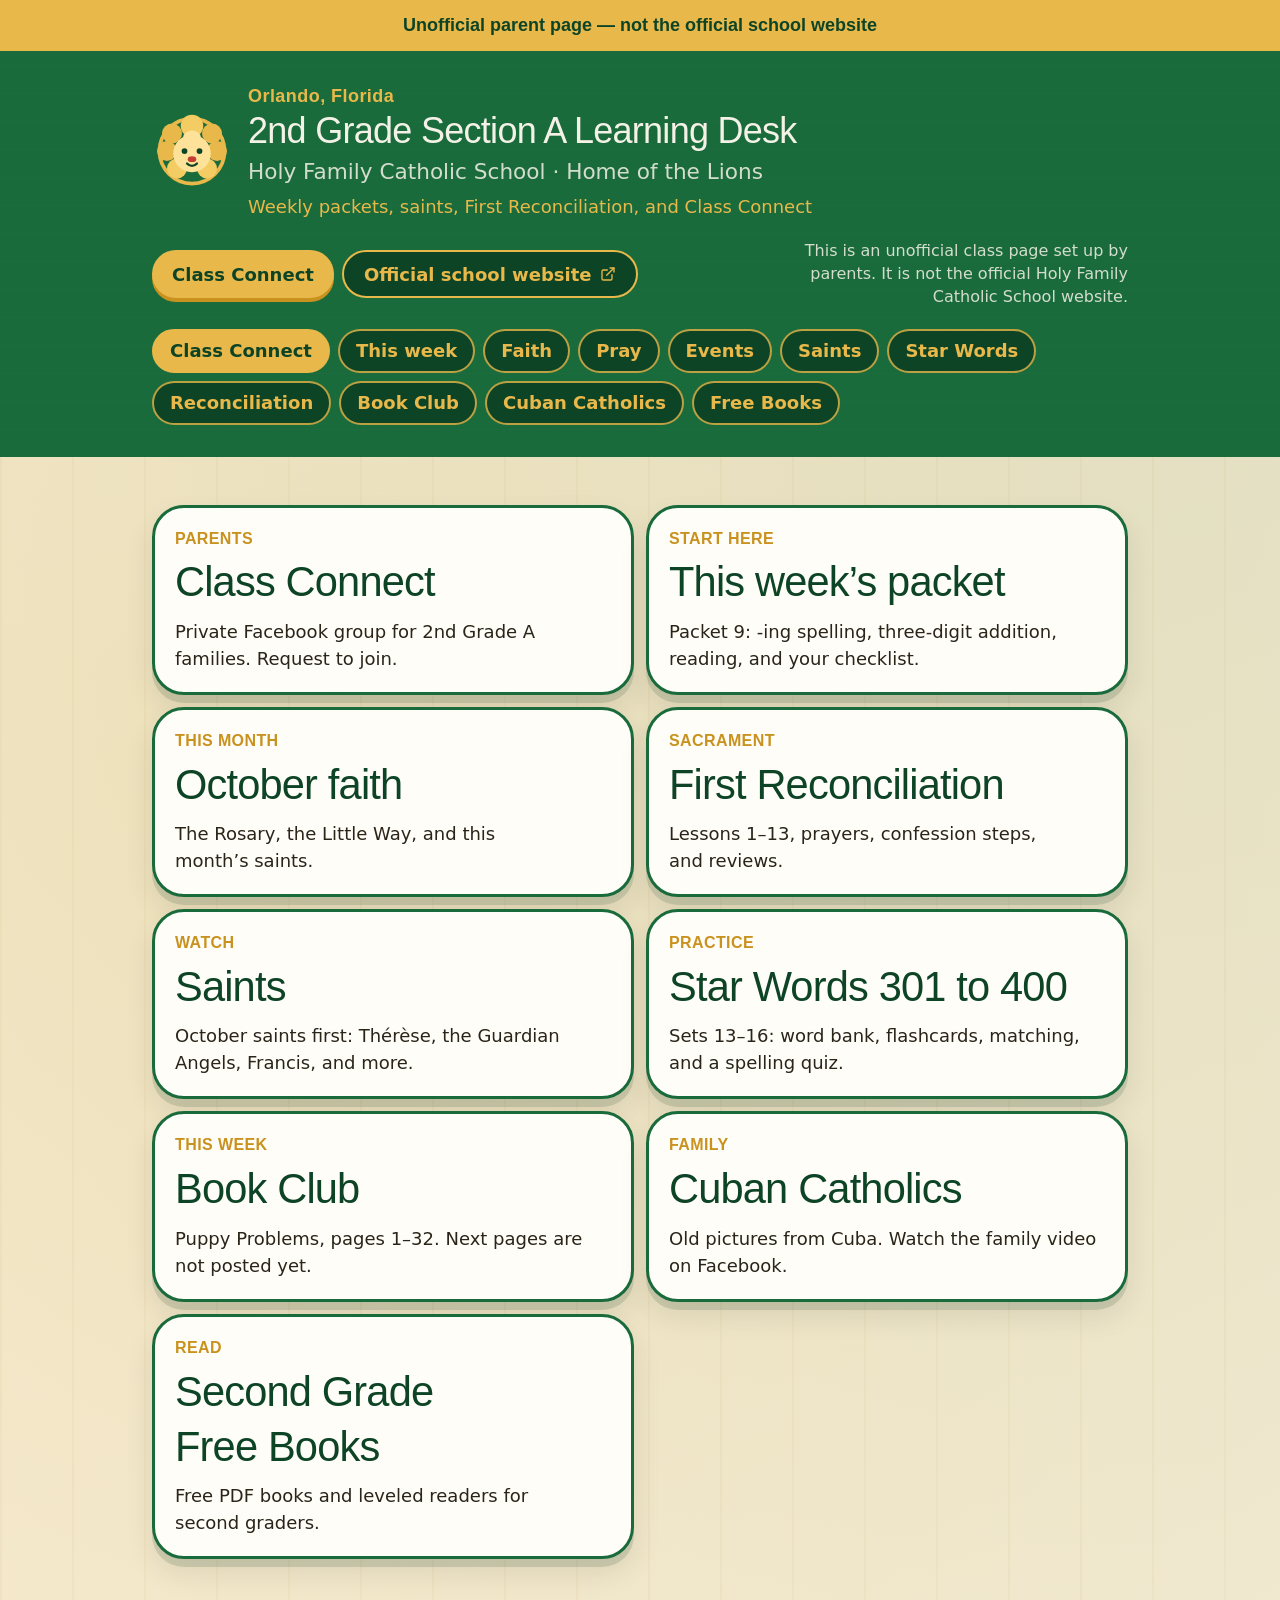
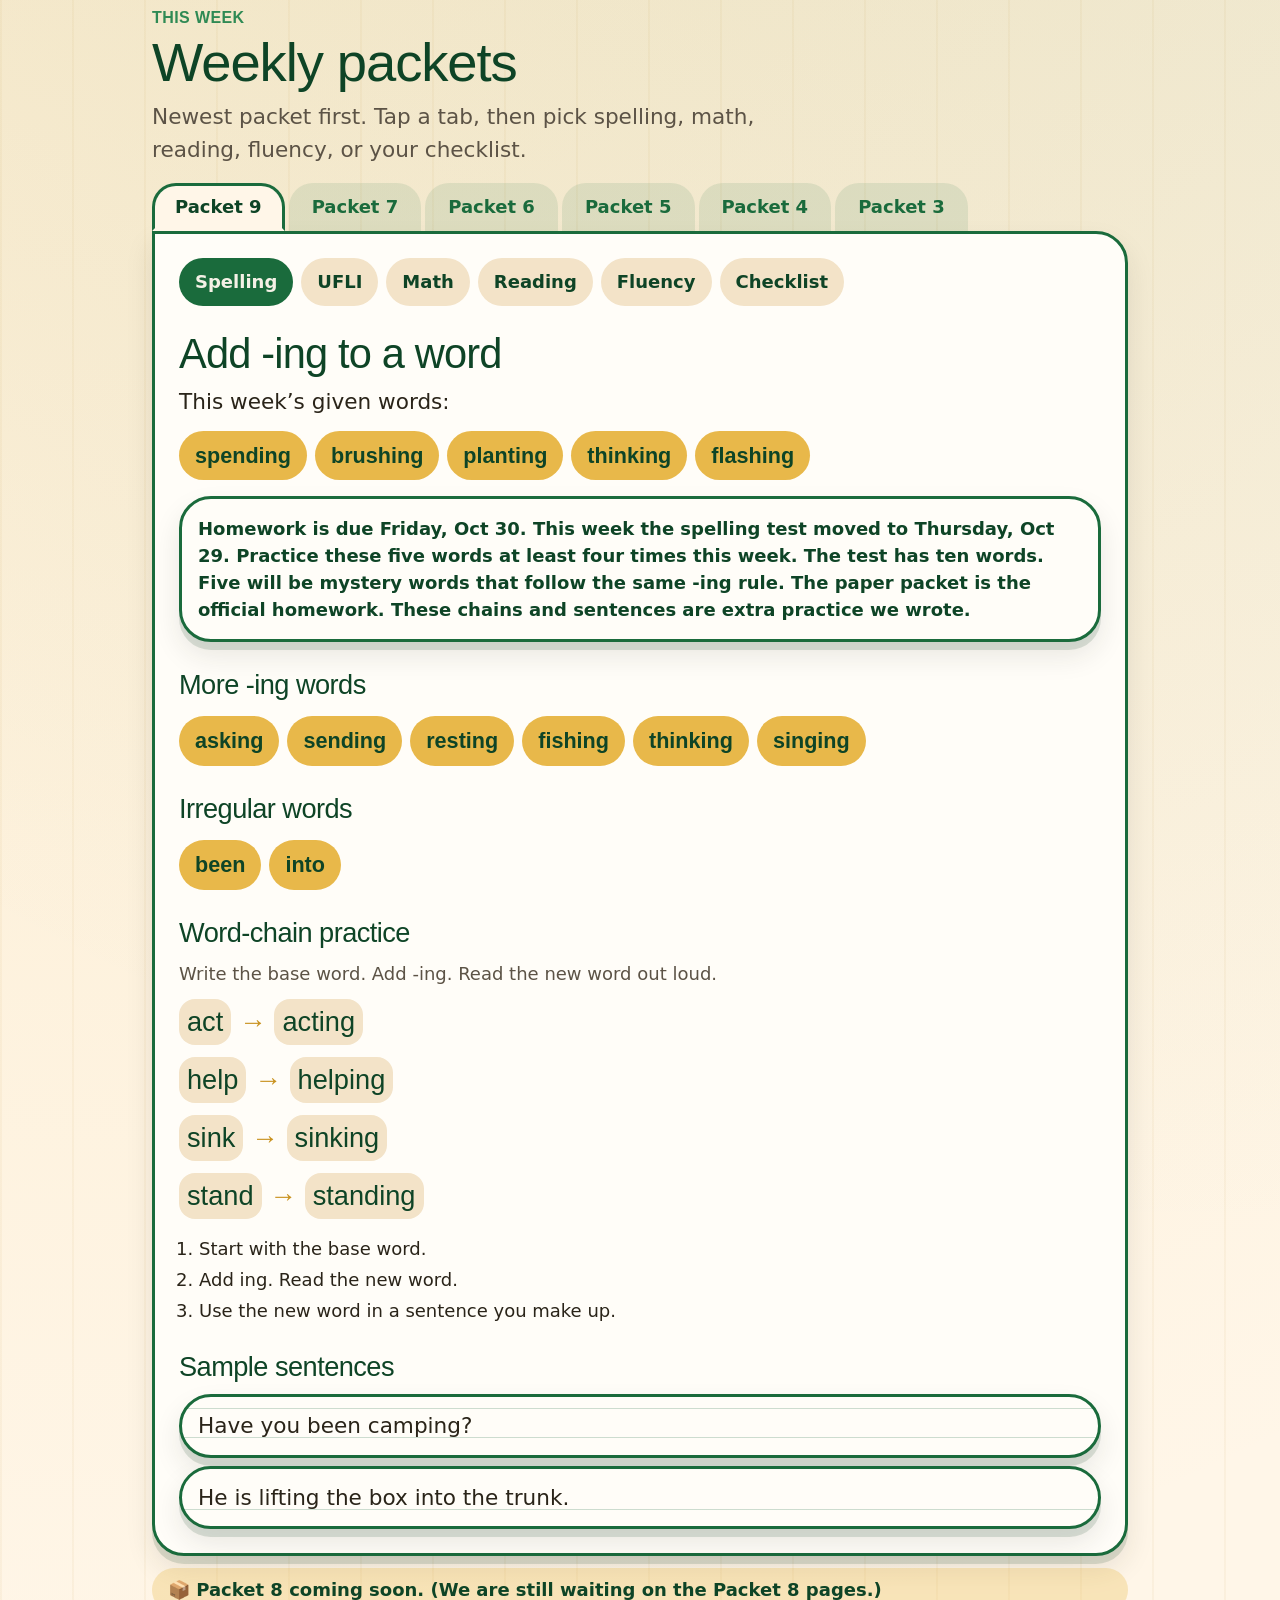
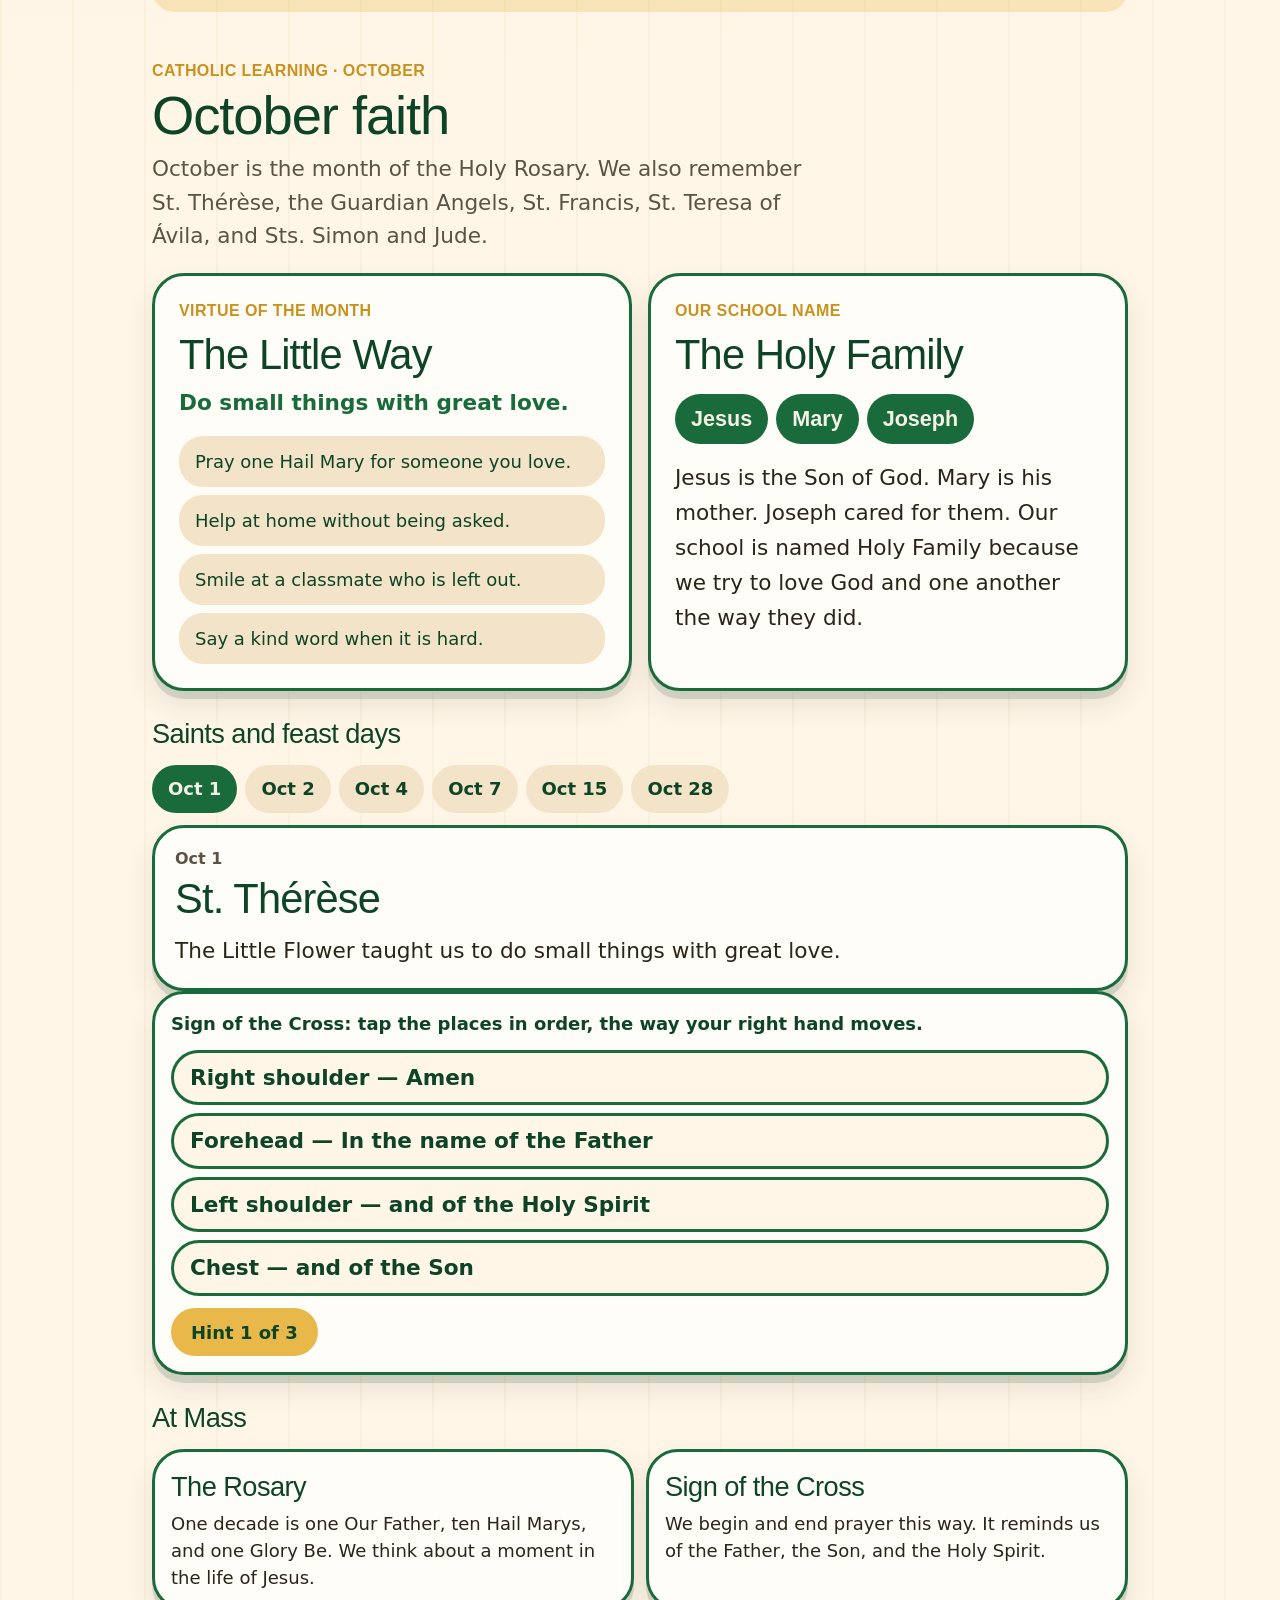
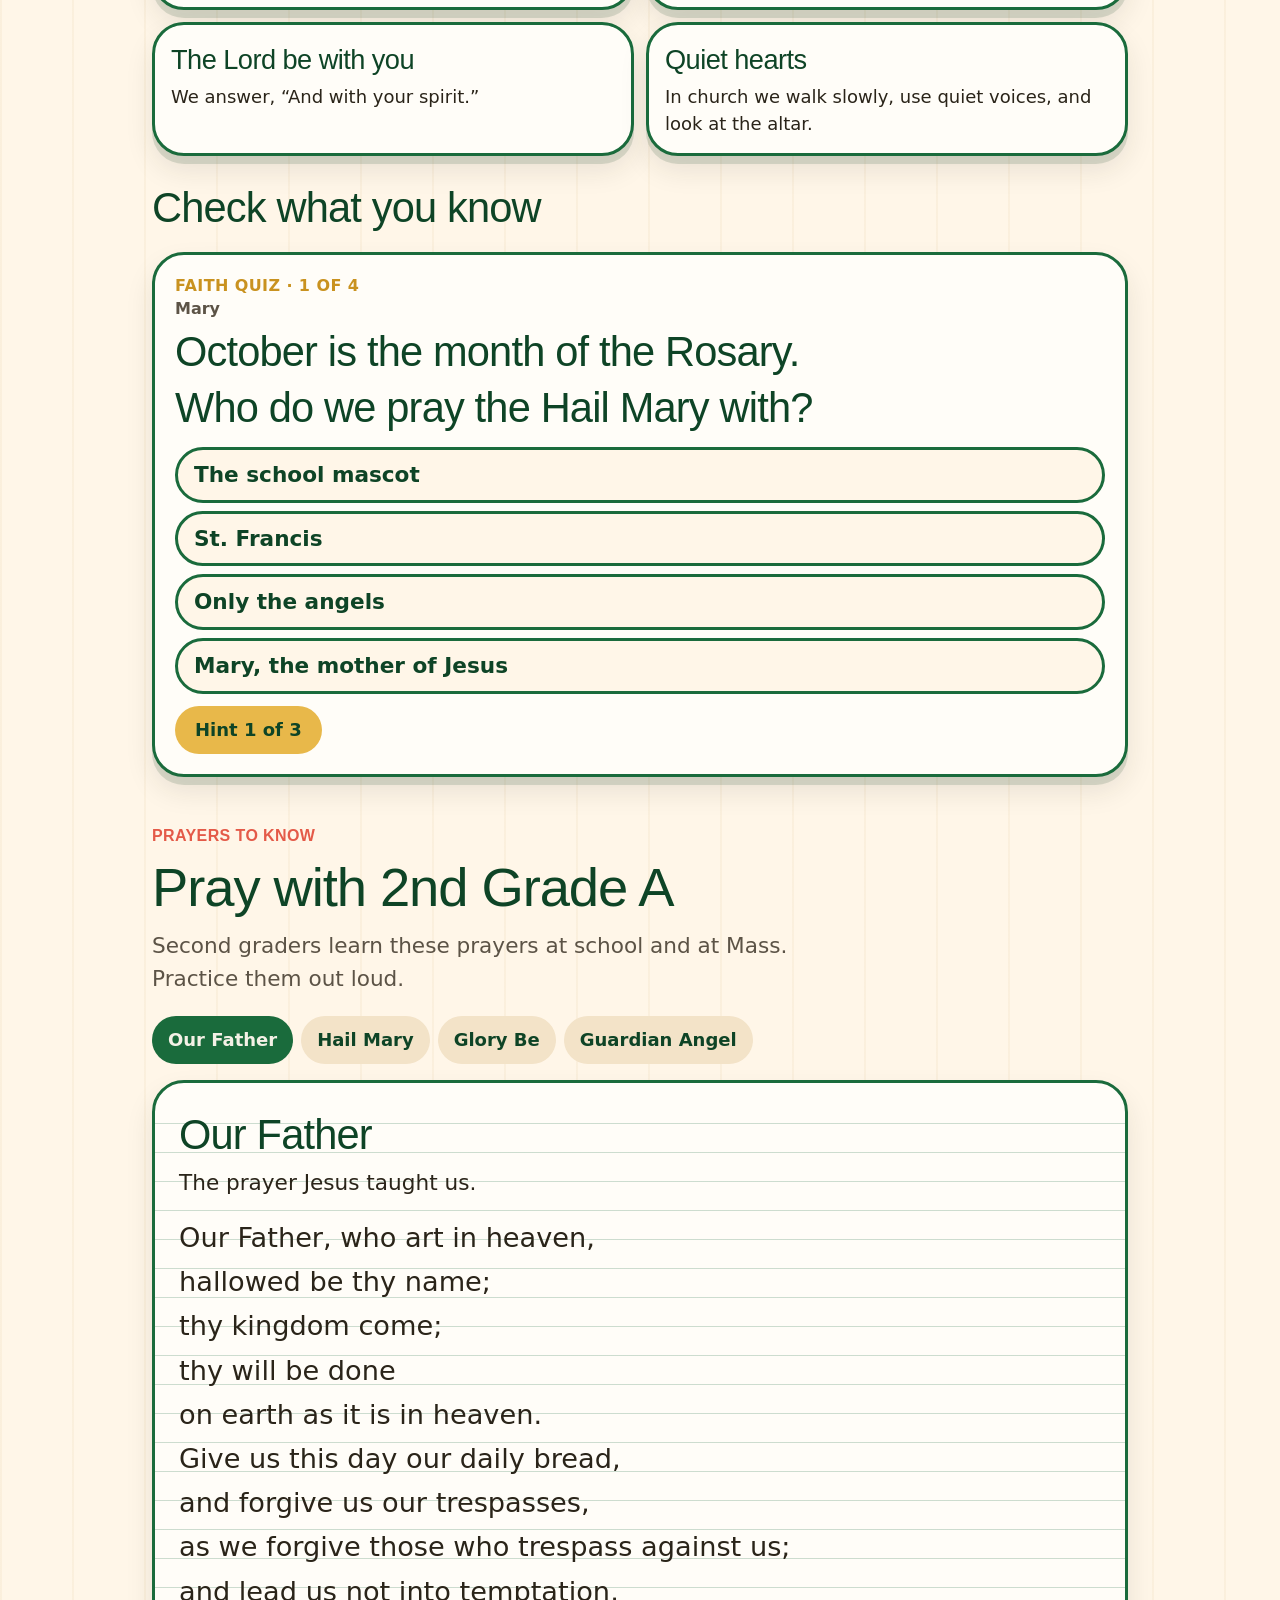
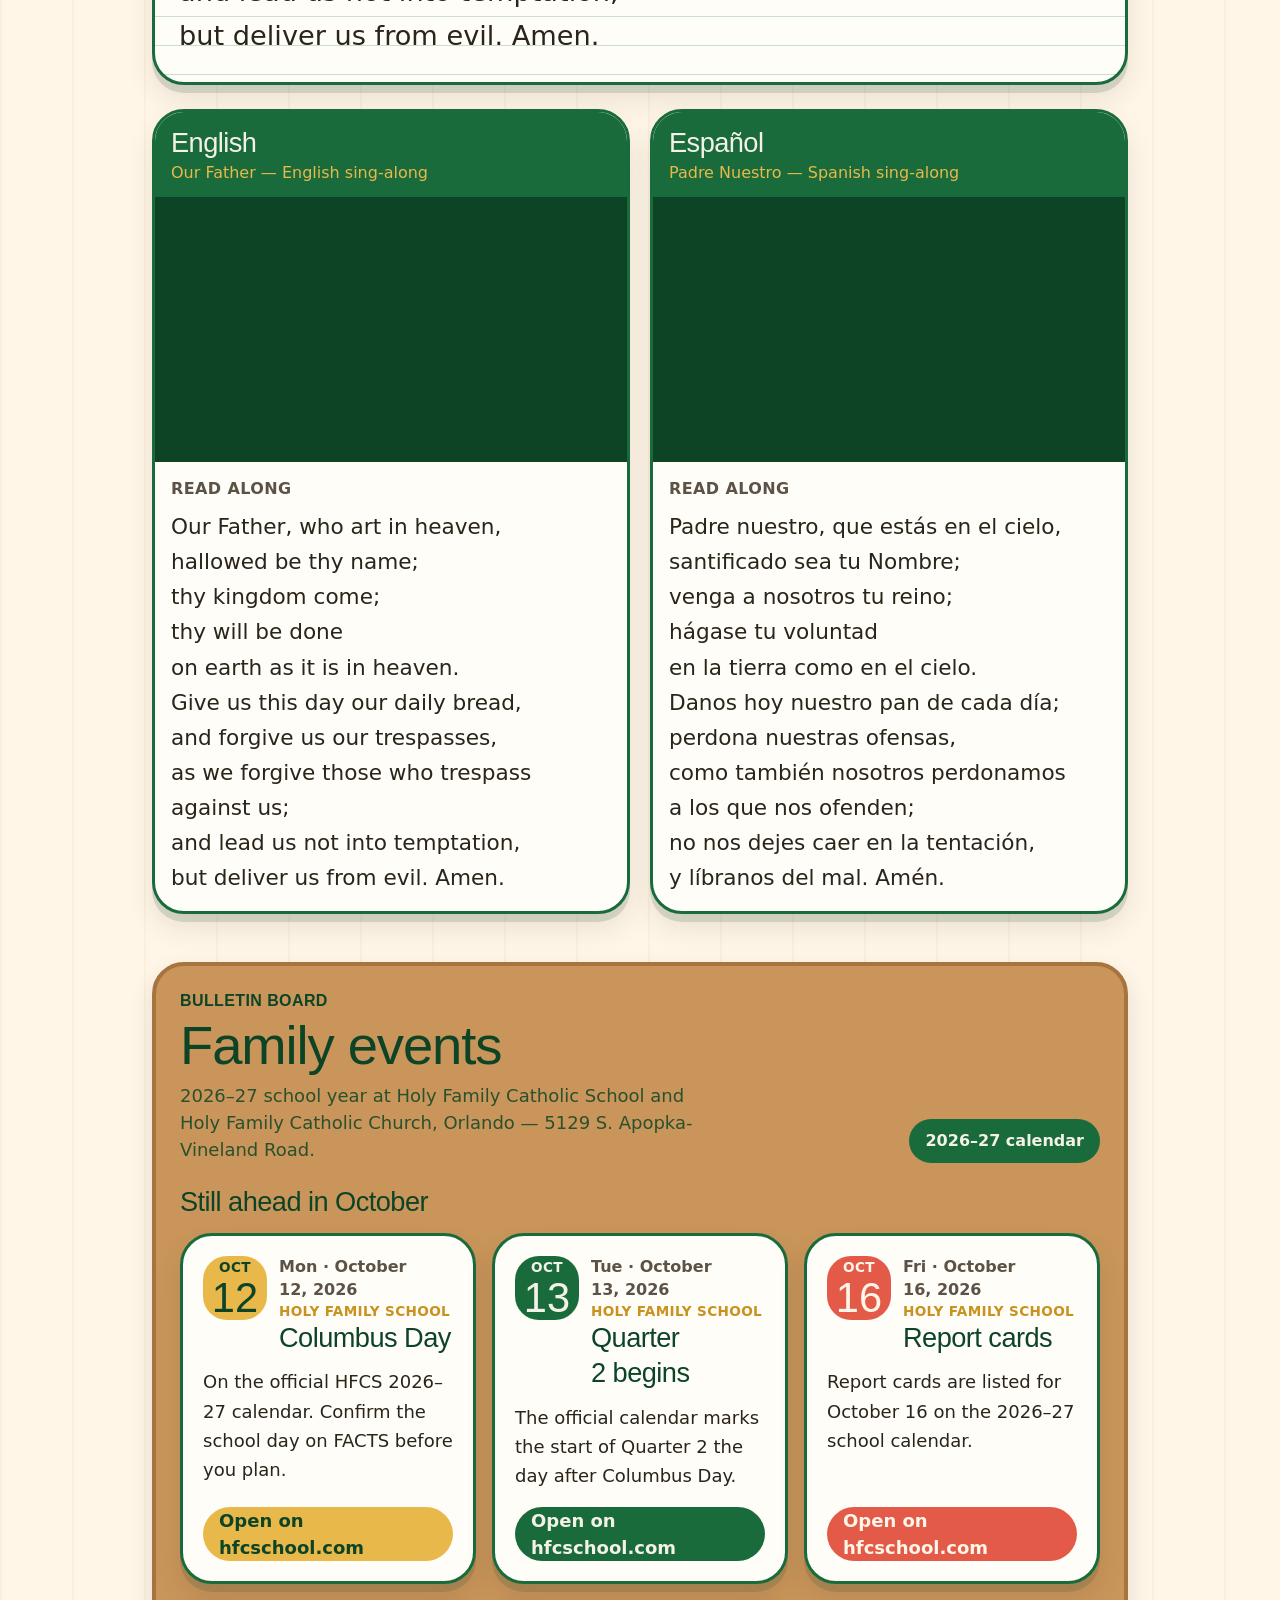
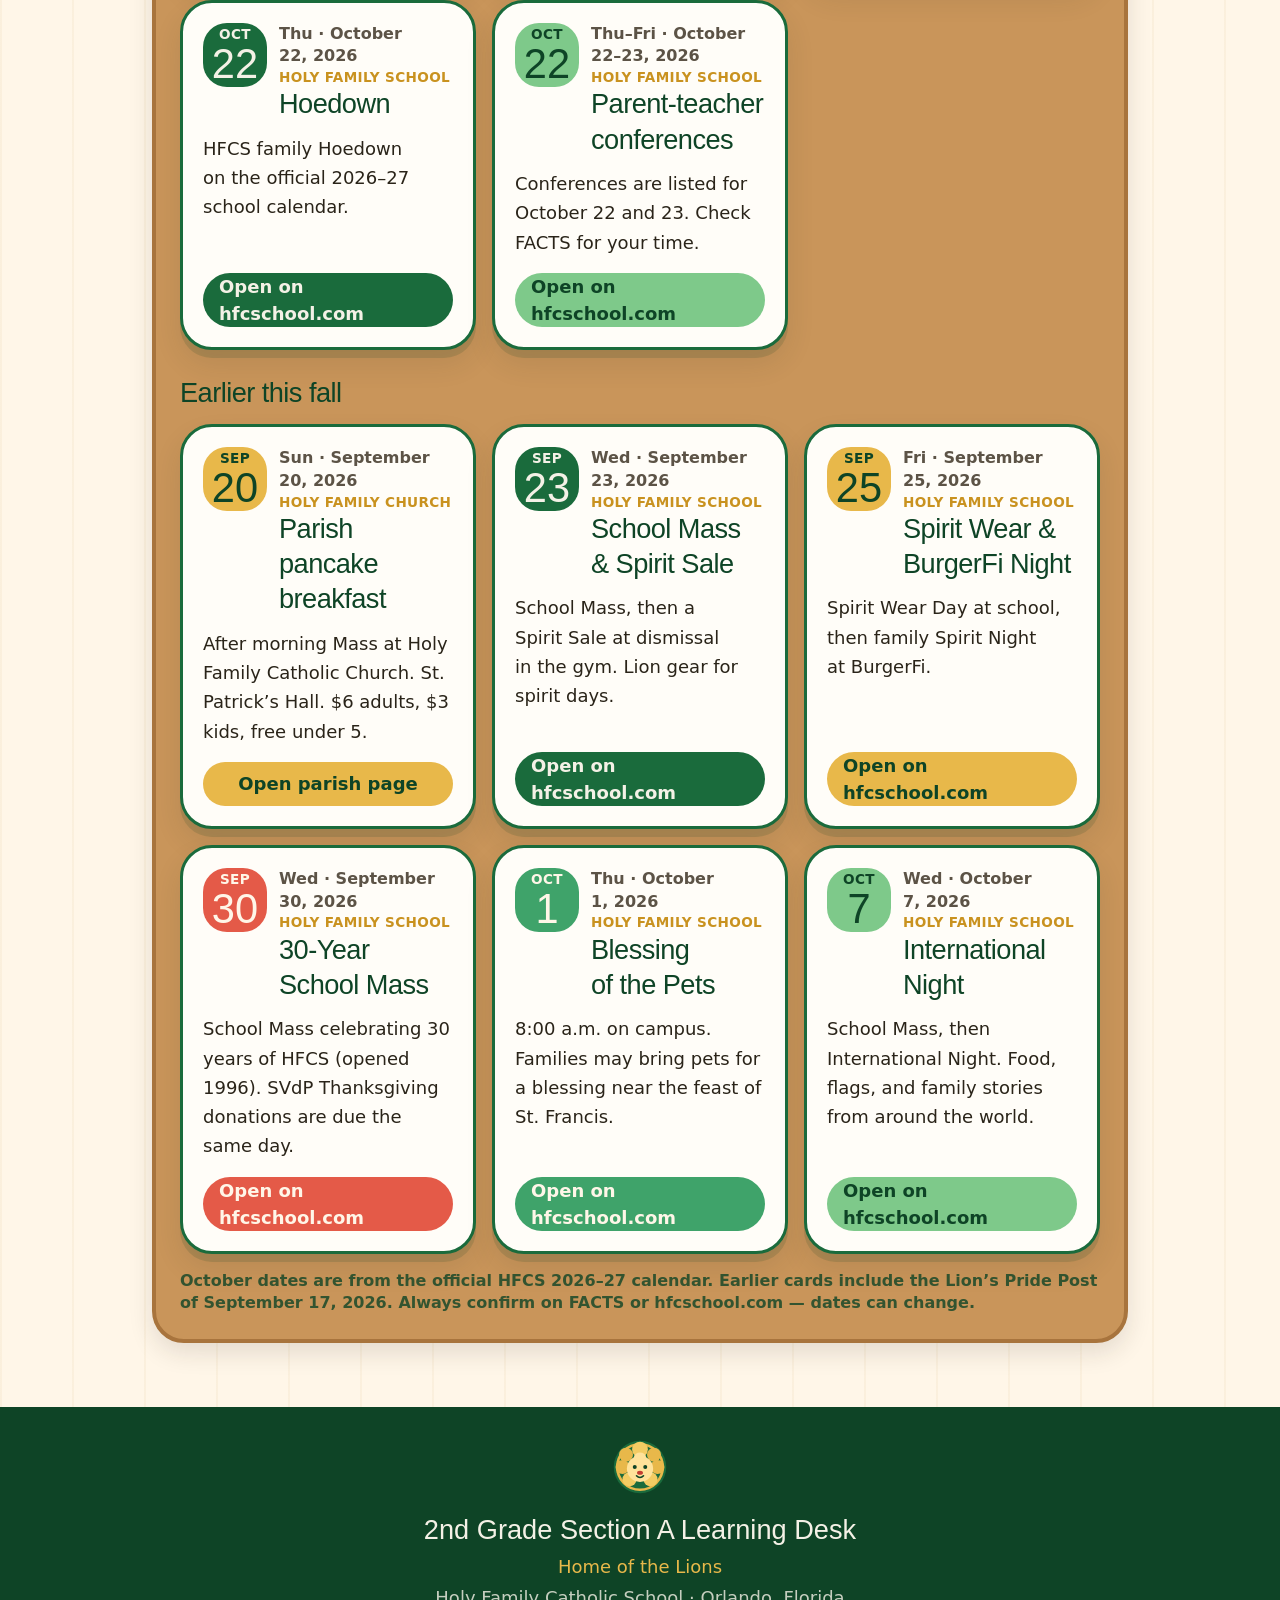
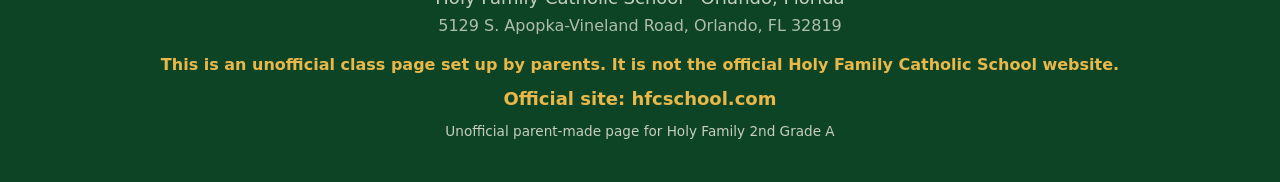
==== commit d2a0a1a0: "Go live: remove preview banner, add footer note" ====
--- a/index.html
+++ b/index.html
@@ -1,6 +1,6 @@
 <!doctype html>
 
-<html class="antialiased" lang="en"><head><meta content="summary_large_image" name="twitter:card"/><meta charset="utf-8"/><meta content="width=device-width, initial-scale=1" name="viewport"/><title>HFCS 2nd Grade A</title><meta content="Unofficial parent-made learning desk for Holy Family Catholic School 2nd Grade A. Weekly packets and Catholic learning for October. Official site: hfcschool.com." name="description"/><meta content="#1A6B3C" name="theme-color"/><meta content="yes" name="apple-mobile-web-app-capable"/><meta content="Grade Two" name="apple-mobile-web-app-title"/><meta content="black" name="apple-mobile-web-app-status-bar-style"/><meta content="01a0b15f-e7f6-7f02-a93d-baf060175e0b" name="grok-project-id"/><link href="assets/styles.css" rel="stylesheet"/><link href="assets/extra.css" rel="stylesheet"/><link href="favicon.svg" rel="icon"/><meta content="noindex" name="robots"/></head><body><div class="preview-banner" role="note">PREVIEW — not the official site. Draft copy for John to review before anything goes live.</div><!--$--><div class="min-h-dvh overflow-x-clip"><a class="bg-gold text-navy-deep sr-only focus:not-sr-only focus:absolute focus:top-3 focus:left-3 focus:z-50 focus:rounded-pill focus:px-4 focus:py-2 focus:font-extrabold" href="#homework">Skip to this week’s packet</a><header class="relative overflow-hidden bg-navy text-chalk"><div class="relative bg-gold px-4 py-3 text-center"><p class="font-display text-navy-deep text-sm font-bold sm:text-base">Unofficial parent page — not the official school website</p></div><div aria-hidden="true" class="pointer-events-none absolute inset-x-0 top-12 bottom-0 opacity-20" style="background-image:repeating-linear-gradient(0deg, transparent, transparent 27px, rgb(244 241 230 / 0.12) 28px), repeating-linear-gradient(90deg, transparent, transparent 27px, rgb(244 241 230 / 0.08) 28px)"></div><div class="relative mx-auto flex max-w-5xl flex-col gap-5 px-4 py-6 sm:px-6 sm:py-8"><div class="flex items-start gap-3 sm:items-center sm:gap-4"><svg aria-label="HFCS Lions mascot" class="size-16 shrink-0 sm:size-20" role="img" viewbox="0 0 64 64"><title>HFCS Lions mascot</title><circle cx="32" cy="32" fill="#1a6b3c" r="30"></circle><circle cx="32" cy="32" fill="none" r="26" stroke="#e8b84a" stroke-width="3"></circle><circle cx="16" cy="18" fill="#e8b84a" r="8"></circle><circle cx="32" cy="12" fill="#f3cc63" r="9"></circle><circle cx="48" cy="18" fill="#e8b84a" r="8"></circle><circle cx="12" cy="32" fill="#e8b84a" r="8"></circle><circle cx="52" cy="32" fill="#e8b84a" r="8"></circle><circle cx="20" cy="46" fill="#f3cc63" r="8"></circle><circle cx="44" cy="46" fill="#f3cc63" r="8"></circle><circle cx="32" cy="34" fill="#ffe29a" r="15"></circle><ellipse cx="32" cy="21" fill="#ffe29a" rx="7" ry="5.5"></ellipse><circle cx="26" cy="32" fill="#0e4426" r="2.3"></circle><circle cx="38" cy="32" fill="#0e4426" r="2.3"></circle><ellipse cx="32" cy="38.5" fill="#c43d32" rx="3.4" ry="2.3"></ellipse><path d="M28 42c2.4 2.6 5.6 2.6 8 0" fill="none" stroke="#0e4426" stroke-linecap="round" stroke-width="1.8"></path></svg><div class="min-w-0"><p class="font-display text-gold text-sm font-semibold tracking-wide sm:text-base">Orlando, Florida</p><h1 class="text-chalk font-display text-2xl leading-tight text-balance sm:text-4xl">2nd Grade<!-- --> <!-- -->Section A<!-- --> Learning Desk</h1><p class="mt-1 text-base text-chalk/85 sm:text-lg">Holy Family Catholic School<!-- --> · Home of the <!-- -->Lions</p><p class="mt-1 text-sm text-gold sm:text-base">Weekly packets, saints, First Reconciliation, and Class Connect</p></div></div><div class="flex flex-col gap-3 sm:flex-row sm:items-center sm:justify-between"><div class="flex flex-col gap-2 sm:flex-row sm:items-center"><a class="bg-gold text-navy-deep inline-flex min-h-12 items-center justify-center rounded-pill px-5 text-base font-extrabold shadow-[0_4px_0_#c9921f] transition-transform duration-(--motion-fast) ease-(--ease-out) hover:-translate-y-0.5 active:translate-y-0.5" href="class-connect.html">Class Connect</a><a class="inline-flex min-h-12 items-center justify-center gap-2 rounded-pill border-2 border-gold bg-navy-deep px-5 text-base font-extrabold text-gold" href="https://www.hfcschool.com/" rel="noreferrer" target="_blank">Official school website<svg aria-hidden="true" class="lucide lucide-external-link size-4" fill="none" height="24" stroke="currentColor" stroke-linecap="round" stroke-linejoin="round" stroke-width="2" viewbox="0 0 24 24" width="24" xmlns="http://www.w3.org/2000/svg"><path d="M15 3h6v6"></path><path d="M10 14 21 3"></path><path d="M18 13v6a2 2 0 0 1-2 2H5a2 2 0 0 1-2-2V8a2 2 0 0 1 2-2h6"></path></svg></a></div><p class="text-sm text-chalk/85 sm:max-w-sm sm:text-right">This is an unofficial class page set up by parents. It is not the official Holy Family Catholic School website.</p></div><nav aria-label="Page sections" class="flex flex-wrap gap-2"><a class="inline-flex min-h-11 items-center rounded-pill border-2 px-4 text-base font-bold transition-colors duration-(--motion-fast) border-gold bg-gold text-navy-deep" href="class-connect.html">Class Connect</a><a class="inline-flex min-h-11 items-center rounded-pill border-2 border-gold/80 bg-navy-deep px-4 text-base font-bold text-gold transition-colors duration-(--motion-fast) hover:bg-gold hover:text-navy-deep" href="index.html#homework">This week</a><a class="inline-flex min-h-11 items-center rounded-pill border-2 border-gold/80 bg-navy-deep px-4 text-base font-bold text-gold transition-colors duration-(--motion-fast) hover:bg-gold hover:text-navy-deep" href="index.html#faith">Faith</a><a class="inline-flex min-h-11 items-center rounded-pill border-2 border-gold/80 bg-navy-deep px-4 text-base font-bold text-gold transition-colors duration-(--motion-fast) hover:bg-gold hover:text-navy-deep" href="index.html#pray">Pray</a><a class="inline-flex min-h-11 items-center rounded-pill border-2 border-gold/80 bg-navy-deep px-4 text-base font-bold text-gold transition-colors duration-(--motion-fast) hover:bg-gold hover:text-navy-deep" href="index.html#events">Events</a><a class="inline-flex min-h-11 items-center rounded-pill border-2 px-4 text-base font-bold transition-colors duration-(--motion-fast) border-gold/80 bg-navy-deep text-gold hover:bg-gold hover:text-navy-deep" href="saints.html">Saints</a><a class="inline-flex min-h-11 items-center rounded-pill border-2 px-4 text-base font-bold transition-colors duration-(--motion-fast) border-gold/80 bg-navy-deep text-gold hover:bg-gold hover:text-navy-deep" href="star-words.html">Star Words</a><a class="inline-flex min-h-11 items-center rounded-pill border-2 px-4 text-base font-bold transition-colors duration-(--motion-fast) border-gold/80 bg-navy-deep text-gold hover:bg-gold hover:text-navy-deep" href="reconciliation.html">Reconciliation</a><a class="inline-flex min-h-11 items-center rounded-pill border-2 px-4 text-base font-bold transition-colors duration-(--motion-fast) border-gold/80 bg-navy-deep text-gold hover:bg-gold hover:text-navy-deep" href="book-club.html">Book Club</a><a class="inline-flex min-h-11 items-center rounded-pill border-2 px-4 text-base font-bold transition-colors duration-(--motion-fast) border-gold/80 bg-navy-deep text-gold hover:bg-gold hover:text-navy-deep" href="cuban-catholics.html">Cuban Catholics</a><a class="inline-flex min-h-11 items-center rounded-pill border-2 px-4 text-base font-bold transition-colors duration-(--motion-fast) border-gold/80 bg-navy-deep text-gold hover:bg-gold hover:text-navy-deep" href="books.html">Free Books</a></nav></div></header><main class="mx-auto flex w-full min-w-0 max-w-5xl flex-col gap-12 px-4 py-8 sm:px-6 sm:py-12"><div class="grid grid-cols-1 gap-3 sm:grid-cols-2"><a class="paper-card rounded-xl p-5 no-underline transition-transform duration-(--motion-fast) ease-(--ease-out) hover:-translate-y-0.5" href="class-connect.html"><p class="font-display text-gold-deep text-sm font-bold uppercase tracking-wide">Parents</p><h2 class="font-display mt-1 text-2xl text-navy-deep">Class Connect</h2><p class="text-ink mt-2 text-base">Private Facebook group for 2nd Grade A families. Request to join.</p></a><a class="paper-card rounded-xl p-5 no-underline transition-transform duration-(--motion-fast) ease-(--ease-out) hover:-translate-y-0.5" href="#homework"><p class="font-display text-gold-deep text-sm font-bold uppercase tracking-wide">Start here</p><h2 class="font-display mt-1 text-2xl text-navy-deep">This week’s packet</h2><p class="text-ink mt-2 text-base">Packet 9: -ing spelling, three-digit addition, reading, and your checklist.</p></a><a class="paper-card rounded-xl p-5 no-underline transition-transform duration-(--motion-fast) ease-(--ease-out) hover:-translate-y-0.5" href="#faith"><p class="font-display text-gold-deep text-sm font-bold uppercase tracking-wide">This month</p><h2 class="font-display mt-1 text-2xl text-navy-deep">October faith</h2><p class="text-ink mt-2 text-base">The Rosary, the Little Way, and this month’s saints.</p></a><a class="paper-card rounded-xl p-5 no-underline transition-transform duration-(--motion-fast) ease-(--ease-out) hover:-translate-y-0.5" href="reconciliation.html"><p class="font-display text-gold-deep text-sm font-bold uppercase tracking-wide">Sacrament</p><h2 class="font-display mt-1 text-2xl text-navy-deep">First Reconciliation</h2><p class="text-ink mt-2 text-base">Lessons 1–13, prayers, confession steps, and reviews.</p></a><a class="paper-card rounded-xl p-5 no-underline transition-transform duration-(--motion-fast) ease-(--ease-out) hover:-translate-y-0.5" href="saints.html"><p class="font-display text-gold-deep text-sm font-bold uppercase tracking-wide">Watch</p><h2 class="font-display mt-1 text-2xl text-navy-deep">Saints</h2><p class="text-ink mt-2 text-base">October saints first: Thérèse, the Guardian Angels, Francis, and more.</p></a><a class="paper-card rounded-xl p-5 no-underline transition-transform duration-(--motion-fast) ease-(--ease-out) hover:-translate-y-0.5" href="star-words.html"><p class="font-display text-gold-deep text-sm font-bold uppercase tracking-wide">Practice</p><h2 class="font-display mt-1 text-2xl text-navy-deep">Star Words 301 to 400</h2><p class="text-ink mt-2 text-base">Sets 13–16: word bank, flashcards, matching, and a spelling quiz.</p></a><a class="paper-card rounded-xl p-5 no-underline transition-transform duration-(--motion-fast) ease-(--ease-out) hover:-translate-y-0.5" href="book-club.html"><p class="font-display text-gold-deep text-sm font-bold uppercase tracking-wide">This week</p><h2 class="font-display mt-1 text-2xl text-navy-deep">Book Club</h2><p class="text-ink mt-2 text-base">Puppy Problems, pages 1–32. Next pages are not posted yet.</p></a><a class="paper-card rounded-xl p-5 no-underline transition-transform duration-(--motion-fast) ease-(--ease-out) hover:-translate-y-0.5" href="cuban-catholics.html"><p class="font-display text-gold-deep text-sm font-bold uppercase tracking-wide">Family</p><h2 class="font-display mt-1 text-2xl text-navy-deep">Cuban Catholics</h2><p class="text-ink mt-2 text-base">Old pictures from Cuba. Watch the family video on Facebook.</p></a><a class="paper-card rounded-xl p-5 no-underline transition-transform duration-(--motion-fast) ease-(--ease-out) hover:-translate-y-0.5" href="books.html"><p class="font-display text-gold-deep text-sm font-bold uppercase tracking-wide">Read</p><h2 class="font-display mt-1 text-2xl text-navy-deep">Second Grade Free Books</h2><p class="text-ink mt-2 text-base">Free PDF books and leveled readers for second graders.</p></a></div><section class="w-full min-w-0 scroll-mt-4" id="homework"><div class="mb-4"><p class="font-display text-sky-deep text-sm font-semibold tracking-wide uppercase">This week</p><h2 class="text-2xl sm:text-3xl">Weekly packets</h2><p class="text-ink-soft mt-1 max-w-2xl text-base sm:text-lg">Newest packet first. Tap a tab, then pick spelling, math, reading, fluency, or your checklist.</p></div><div data-tabs="" id="packets"><div class="flex w-full min-w-0 gap-1 overflow-x-auto" data-tabbar="" role="tablist"><button class="min-h-12 shrink-0 rounded-t-lg border-3 px-5 text-base font-extrabold border-transparent bg-navy/10 text-navy" data-default="" data-off="min-h-12 shrink-0 rounded-t-lg border-3 px-5 text-base font-extrabold border-transparent bg-navy/10 text-navy" data-on="min-h-12 shrink-0 rounded-t-lg border-3 px-5 text-base font-extrabold border-navy border-b-paper bg-paper text-navy-deep" data-tab="9" role="tab" type="button">Packet 9</button><button class="min-h-12 shrink-0 rounded-t-lg border-3 px-5 text-base font-extrabold border-transparent bg-navy/10 text-navy" data-off="min-h-12 shrink-0 rounded-t-lg border-3 px-5 text-base font-extrabold border-transparent bg-navy/10 text-navy" data-on="min-h-12 shrink-0 rounded-t-lg border-3 px-5 text-base font-extrabold border-navy border-b-paper bg-paper text-navy-deep" data-tab="7" role="tab" type="button">Packet 7</button><button class="min-h-12 shrink-0 rounded-t-lg border-3 px-5 text-base font-extrabold border-transparent bg-navy/10 text-navy" data-off="min-h-12 shrink-0 rounded-t-lg border-3 px-5 text-base font-extrabold border-transparent bg-navy/10 text-navy" data-on="min-h-12 shrink-0 rounded-t-lg border-3 px-5 text-base font-extrabold border-navy border-b-paper bg-paper text-navy-deep" data-tab="6" role="tab" type="button">Packet 6</button><button class="min-h-12 shrink-0 rounded-t-lg border-3 px-5 text-base font-extrabold border-transparent bg-navy/10 text-navy" data-off="min-h-12 shrink-0 rounded-t-lg border-3 px-5 text-base font-extrabold border-transparent bg-navy/10 text-navy" data-on="min-h-12 shrink-0 rounded-t-lg border-3 px-5 text-base font-extrabold border-navy border-b-paper bg-paper text-navy-deep" data-tab="5" role="tab" type="button">Packet 5</button><button class="min-h-12 shrink-0 rounded-t-lg border-3 px-5 text-base font-extrabold border-transparent bg-navy/10 text-navy" data-off="min-h-12 shrink-0 rounded-t-lg border-3 px-5 text-base font-extrabold border-transparent bg-navy/10 text-navy" data-on="min-h-12 shrink-0 rounded-t-lg border-3 px-5 text-base font-extrabold border-navy border-b-paper bg-paper text-navy-deep" data-tab="4" role="tab" type="button">Packet 4</button><button class="min-h-12 shrink-0 rounded-t-lg border-3 px-5 text-base font-extrabold border-transparent bg-navy/10 text-navy" data-off="min-h-12 shrink-0 rounded-t-lg border-3 px-5 text-base font-extrabold border-transparent bg-navy/10 text-navy" data-on="min-h-12 shrink-0 rounded-t-lg border-3 px-5 text-base font-extrabold border-navy border-b-paper bg-paper text-navy-deep" data-tab="3" role="tab" type="button">Packet 3</button></div><div data-pane="9" role="tabpanel"><div class="paper-card rounded-xl rounded-tl-none p-4 sm:p-6" id="p9-panel">
+<html class="antialiased" lang="en"><head><meta content="summary_large_image" name="twitter:card"/><meta charset="utf-8"/><meta content="width=device-width, initial-scale=1" name="viewport"/><title>HFCS 2nd Grade A</title><meta content="Unofficial parent-made learning desk for Holy Family Catholic School 2nd Grade A. Weekly packets and Catholic learning for October. Official site: hfcschool.com." name="description"/><meta content="#1A6B3C" name="theme-color"/><meta content="yes" name="apple-mobile-web-app-capable"/><meta content="Grade Two" name="apple-mobile-web-app-title"/><meta content="black" name="apple-mobile-web-app-status-bar-style"/><meta content="01a0b15f-e7f6-7f02-a93d-baf060175e0b" name="grok-project-id"/><link href="assets/styles.css" rel="stylesheet"/><link href="assets/extra.css" rel="stylesheet"/><link href="favicon.svg" rel="icon"/><meta content="noindex" name="robots"/></head><body><!--$--><div class="min-h-dvh overflow-x-clip"><a class="bg-gold text-navy-deep sr-only focus:not-sr-only focus:absolute focus:top-3 focus:left-3 focus:z-50 focus:rounded-pill focus:px-4 focus:py-2 focus:font-extrabold" href="#homework">Skip to this week’s packet</a><header class="relative overflow-hidden bg-navy text-chalk"><div class="relative bg-gold px-4 py-3 text-center"><p class="font-display text-navy-deep text-sm font-bold sm:text-base">Unofficial parent page — not the official school website</p></div><div aria-hidden="true" class="pointer-events-none absolute inset-x-0 top-12 bottom-0 opacity-20" style="background-image:repeating-linear-gradient(0deg, transparent, transparent 27px, rgb(244 241 230 / 0.12) 28px), repeating-linear-gradient(90deg, transparent, transparent 27px, rgb(244 241 230 / 0.08) 28px)"></div><div class="relative mx-auto flex max-w-5xl flex-col gap-5 px-4 py-6 sm:px-6 sm:py-8"><div class="flex items-start gap-3 sm:items-center sm:gap-4"><svg aria-label="HFCS Lions mascot" class="size-16 shrink-0 sm:size-20" role="img" viewbox="0 0 64 64"><title>HFCS Lions mascot</title><circle cx="32" cy="32" fill="#1a6b3c" r="30"></circle><circle cx="32" cy="32" fill="none" r="26" stroke="#e8b84a" stroke-width="3"></circle><circle cx="16" cy="18" fill="#e8b84a" r="8"></circle><circle cx="32" cy="12" fill="#f3cc63" r="9"></circle><circle cx="48" cy="18" fill="#e8b84a" r="8"></circle><circle cx="12" cy="32" fill="#e8b84a" r="8"></circle><circle cx="52" cy="32" fill="#e8b84a" r="8"></circle><circle cx="20" cy="46" fill="#f3cc63" r="8"></circle><circle cx="44" cy="46" fill="#f3cc63" r="8"></circle><circle cx="32" cy="34" fill="#ffe29a" r="15"></circle><ellipse cx="32" cy="21" fill="#ffe29a" rx="7" ry="5.5"></ellipse><circle cx="26" cy="32" fill="#0e4426" r="2.3"></circle><circle cx="38" cy="32" fill="#0e4426" r="2.3"></circle><ellipse cx="32" cy="38.5" fill="#c43d32" rx="3.4" ry="2.3"></ellipse><path d="M28 42c2.4 2.6 5.6 2.6 8 0" fill="none" stroke="#0e4426" stroke-linecap="round" stroke-width="1.8"></path></svg><div class="min-w-0"><p class="font-display text-gold text-sm font-semibold tracking-wide sm:text-base">Orlando, Florida</p><h1 class="text-chalk font-display text-2xl leading-tight text-balance sm:text-4xl">2nd Grade<!-- --> <!-- -->Section A<!-- --> Learning Desk</h1><p class="mt-1 text-base text-chalk/85 sm:text-lg">Holy Family Catholic School<!-- --> · Home of the <!-- -->Lions</p><p class="mt-1 text-sm text-gold sm:text-base">Weekly packets, saints, First Reconciliation, and Class Connect</p></div></div><div class="flex flex-col gap-3 sm:flex-row sm:items-center sm:justify-between"><div class="flex flex-col gap-2 sm:flex-row sm:items-center"><a class="bg-gold text-navy-deep inline-flex min-h-12 items-center justify-center rounded-pill px-5 text-base font-extrabold shadow-[0_4px_0_#c9921f] transition-transform duration-(--motion-fast) ease-(--ease-out) hover:-translate-y-0.5 active:translate-y-0.5" href="class-connect.html">Class Connect</a><a class="inline-flex min-h-12 items-center justify-center gap-2 rounded-pill border-2 border-gold bg-navy-deep px-5 text-base font-extrabold text-gold" href="https://www.hfcschool.com/" rel="noreferrer" target="_blank">Official school website<svg aria-hidden="true" class="lucide lucide-external-link size-4" fill="none" height="24" stroke="currentColor" stroke-linecap="round" stroke-linejoin="round" stroke-width="2" viewbox="0 0 24 24" width="24" xmlns="http://www.w3.org/2000/svg"><path d="M15 3h6v6"></path><path d="M10 14 21 3"></path><path d="M18 13v6a2 2 0 0 1-2 2H5a2 2 0 0 1-2-2V8a2 2 0 0 1 2-2h6"></path></svg></a></div><p class="text-sm text-chalk/85 sm:max-w-sm sm:text-right">This is an unofficial class page set up by parents. It is not the official Holy Family Catholic School website.</p></div><nav aria-label="Page sections" class="flex flex-wrap gap-2"><a class="inline-flex min-h-11 items-center rounded-pill border-2 px-4 text-base font-bold transition-colors duration-(--motion-fast) border-gold bg-gold text-navy-deep" href="class-connect.html">Class Connect</a><a class="inline-flex min-h-11 items-center rounded-pill border-2 border-gold/80 bg-navy-deep px-4 text-base font-bold text-gold transition-colors duration-(--motion-fast) hover:bg-gold hover:text-navy-deep" href="index.html#homework">This week</a><a class="inline-flex min-h-11 items-center rounded-pill border-2 border-gold/80 bg-navy-deep px-4 text-base font-bold text-gold transition-colors duration-(--motion-fast) hover:bg-gold hover:text-navy-deep" href="index.html#faith">Faith</a><a class="inline-flex min-h-11 items-center rounded-pill border-2 border-gold/80 bg-navy-deep px-4 text-base font-bold text-gold transition-colors duration-(--motion-fast) hover:bg-gold hover:text-navy-deep" href="index.html#pray">Pray</a><a class="inline-flex min-h-11 items-center rounded-pill border-2 border-gold/80 bg-navy-deep px-4 text-base font-bold text-gold transition-colors duration-(--motion-fast) hover:bg-gold hover:text-navy-deep" href="index.html#events">Events</a><a class="inline-flex min-h-11 items-center rounded-pill border-2 px-4 text-base font-bold transition-colors duration-(--motion-fast) border-gold/80 bg-navy-deep text-gold hover:bg-gold hover:text-navy-deep" href="saints.html">Saints</a><a class="inline-flex min-h-11 items-center rounded-pill border-2 px-4 text-base font-bold transition-colors duration-(--motion-fast) border-gold/80 bg-navy-deep text-gold hover:bg-gold hover:text-navy-deep" href="star-words.html">Star Words</a><a class="inline-flex min-h-11 items-center rounded-pill border-2 px-4 text-base font-bold transition-colors duration-(--motion-fast) border-gold/80 bg-navy-deep text-gold hover:bg-gold hover:text-navy-deep" href="reconciliation.html">Reconciliation</a><a class="inline-flex min-h-11 items-center rounded-pill border-2 px-4 text-base font-bold transition-colors duration-(--motion-fast) border-gold/80 bg-navy-deep text-gold hover:bg-gold hover:text-navy-deep" href="book-club.html">Book Club</a><a class="inline-flex min-h-11 items-center rounded-pill border-2 px-4 text-base font-bold transition-colors duration-(--motion-fast) border-gold/80 bg-navy-deep text-gold hover:bg-gold hover:text-navy-deep" href="cuban-catholics.html">Cuban Catholics</a><a class="inline-flex min-h-11 items-center rounded-pill border-2 px-4 text-base font-bold transition-colors duration-(--motion-fast) border-gold/80 bg-navy-deep text-gold hover:bg-gold hover:text-navy-deep" href="books.html">Free Books</a></nav></div></header><main class="mx-auto flex w-full min-w-0 max-w-5xl flex-col gap-12 px-4 py-8 sm:px-6 sm:py-12"><div class="grid grid-cols-1 gap-3 sm:grid-cols-2"><a class="paper-card rounded-xl p-5 no-underline transition-transform duration-(--motion-fast) ease-(--ease-out) hover:-translate-y-0.5" href="class-connect.html"><p class="font-display text-gold-deep text-sm font-bold uppercase tracking-wide">Parents</p><h2 class="font-display mt-1 text-2xl text-navy-deep">Class Connect</h2><p class="text-ink mt-2 text-base">Private Facebook group for 2nd Grade A families. Request to join.</p></a><a class="paper-card rounded-xl p-5 no-underline transition-transform duration-(--motion-fast) ease-(--ease-out) hover:-translate-y-0.5" href="#homework"><p class="font-display text-gold-deep text-sm font-bold uppercase tracking-wide">Start here</p><h2 class="font-display mt-1 text-2xl text-navy-deep">This week’s packet</h2><p class="text-ink mt-2 text-base">Packet 9: -ing spelling, three-digit addition, reading, and your checklist.</p></a><a class="paper-card rounded-xl p-5 no-underline transition-transform duration-(--motion-fast) ease-(--ease-out) hover:-translate-y-0.5" href="#faith"><p class="font-display text-gold-deep text-sm font-bold uppercase tracking-wide">This month</p><h2 class="font-display mt-1 text-2xl text-navy-deep">October faith</h2><p class="text-ink mt-2 text-base">The Rosary, the Little Way, and this month’s saints.</p></a><a class="paper-card rounded-xl p-5 no-underline transition-transform duration-(--motion-fast) ease-(--ease-out) hover:-translate-y-0.5" href="reconciliation.html"><p class="font-display text-gold-deep text-sm font-bold uppercase tracking-wide">Sacrament</p><h2 class="font-display mt-1 text-2xl text-navy-deep">First Reconciliation</h2><p class="text-ink mt-2 text-base">Lessons 1–13, prayers, confession steps, and reviews.</p></a><a class="paper-card rounded-xl p-5 no-underline transition-transform duration-(--motion-fast) ease-(--ease-out) hover:-translate-y-0.5" href="saints.html"><p class="font-display text-gold-deep text-sm font-bold uppercase tracking-wide">Watch</p><h2 class="font-display mt-1 text-2xl text-navy-deep">Saints</h2><p class="text-ink mt-2 text-base">October saints first: Thérèse, the Guardian Angels, Francis, and more.</p></a><a class="paper-card rounded-xl p-5 no-underline transition-transform duration-(--motion-fast) ease-(--ease-out) hover:-translate-y-0.5" href="star-words.html"><p class="font-display text-gold-deep text-sm font-bold uppercase tracking-wide">Practice</p><h2 class="font-display mt-1 text-2xl text-navy-deep">Star Words 301 to 400</h2><p class="text-ink mt-2 text-base">Sets 13–16: word bank, flashcards, matching, and a spelling quiz.</p></a><a class="paper-card rounded-xl p-5 no-underline transition-transform duration-(--motion-fast) ease-(--ease-out) hover:-translate-y-0.5" href="book-club.html"><p class="font-display text-gold-deep text-sm font-bold uppercase tracking-wide">This week</p><h2 class="font-display mt-1 text-2xl text-navy-deep">Book Club</h2><p class="text-ink mt-2 text-base">Puppy Problems, pages 1–32. Next pages are not posted yet.</p></a><a class="paper-card rounded-xl p-5 no-underline transition-transform duration-(--motion-fast) ease-(--ease-out) hover:-translate-y-0.5" href="cuban-catholics.html"><p class="font-display text-gold-deep text-sm font-bold uppercase tracking-wide">Family</p><h2 class="font-display mt-1 text-2xl text-navy-deep">Cuban Catholics</h2><p class="text-ink mt-2 text-base">Old pictures from Cuba. Watch the family video on Facebook.</p></a><a class="paper-card rounded-xl p-5 no-underline transition-transform duration-(--motion-fast) ease-(--ease-out) hover:-translate-y-0.5" href="books.html"><p class="font-display text-gold-deep text-sm font-bold uppercase tracking-wide">Read</p><h2 class="font-display mt-1 text-2xl text-navy-deep">Second Grade Free Books</h2><p class="text-ink mt-2 text-base">Free PDF books and leveled readers for second graders.</p></a></div><section class="w-full min-w-0 scroll-mt-4" id="homework"><div class="mb-4"><p class="font-display text-sky-deep text-sm font-semibold tracking-wide uppercase">This week</p><h2 class="text-2xl sm:text-3xl">Weekly packets</h2><p class="text-ink-soft mt-1 max-w-2xl text-base sm:text-lg">Newest packet first. Tap a tab, then pick spelling, math, reading, fluency, or your checklist.</p></div><div data-tabs="" id="packets"><div class="flex w-full min-w-0 gap-1 overflow-x-auto" data-tabbar="" role="tablist"><button class="min-h-12 shrink-0 rounded-t-lg border-3 px-5 text-base font-extrabold border-transparent bg-navy/10 text-navy" data-default="" data-off="min-h-12 shrink-0 rounded-t-lg border-3 px-5 text-base font-extrabold border-transparent bg-navy/10 text-navy" data-on="min-h-12 shrink-0 rounded-t-lg border-3 px-5 text-base font-extrabold border-navy border-b-paper bg-paper text-navy-deep" data-tab="9" role="tab" type="button">Packet 9</button><button class="min-h-12 shrink-0 rounded-t-lg border-3 px-5 text-base font-extrabold border-transparent bg-navy/10 text-navy" data-off="min-h-12 shrink-0 rounded-t-lg border-3 px-5 text-base font-extrabold border-transparent bg-navy/10 text-navy" data-on="min-h-12 shrink-0 rounded-t-lg border-3 px-5 text-base font-extrabold border-navy border-b-paper bg-paper text-navy-deep" data-tab="7" role="tab" type="button">Packet 7</button><button class="min-h-12 shrink-0 rounded-t-lg border-3 px-5 text-base font-extrabold border-transparent bg-navy/10 text-navy" data-off="min-h-12 shrink-0 rounded-t-lg border-3 px-5 text-base font-extrabold border-transparent bg-navy/10 text-navy" data-on="min-h-12 shrink-0 rounded-t-lg border-3 px-5 text-base font-extrabold border-navy border-b-paper bg-paper text-navy-deep" data-tab="6" role="tab" type="button">Packet 6</button><button class="min-h-12 shrink-0 rounded-t-lg border-3 px-5 text-base font-extrabold border-transparent bg-navy/10 text-navy" data-off="min-h-12 shrink-0 rounded-t-lg border-3 px-5 text-base font-extrabold border-transparent bg-navy/10 text-navy" data-on="min-h-12 shrink-0 rounded-t-lg border-3 px-5 text-base font-extrabold border-navy border-b-paper bg-paper text-navy-deep" data-tab="5" role="tab" type="button">Packet 5</button><button class="min-h-12 shrink-0 rounded-t-lg border-3 px-5 text-base font-extrabold border-transparent bg-navy/10 text-navy" data-off="min-h-12 shrink-0 rounded-t-lg border-3 px-5 text-base font-extrabold border-transparent bg-navy/10 text-navy" data-on="min-h-12 shrink-0 rounded-t-lg border-3 px-5 text-base font-extrabold border-navy border-b-paper bg-paper text-navy-deep" data-tab="4" role="tab" type="button">Packet 4</button><button class="min-h-12 shrink-0 rounded-t-lg border-3 px-5 text-base font-extrabold border-transparent bg-navy/10 text-navy" data-off="min-h-12 shrink-0 rounded-t-lg border-3 px-5 text-base font-extrabold border-transparent bg-navy/10 text-navy" data-on="min-h-12 shrink-0 rounded-t-lg border-3 px-5 text-base font-extrabold border-navy border-b-paper bg-paper text-navy-deep" data-tab="3" role="tab" type="button">Packet 3</button></div><div data-pane="9" role="tabpanel"><div class="paper-card rounded-xl rounded-tl-none p-4 sm:p-6" id="p9-panel">
 <div class="mb-5 flex w-full min-w-0 flex-wrap gap-2" id="p9-subtabs">
 <button class="min-h-12 shrink-0 rounded-pill px-4 text-base font-extrabold bg-navy text-chalk" data-p9tab="spelling" type="button">Spelling</button><button class="min-h-12 shrink-0 rounded-pill px-4 text-base font-extrabold bg-paper-deep text-navy-deep" data-p9tab="ufli" type="button">UFLI</button>
 <button class="min-h-12 shrink-0 rounded-pill px-4 text-base font-extrabold bg-paper-deep text-navy-deep" data-p9tab="math" type="button">Math</button>
@@ -85,4 +85,4 @@
 <li><label class="flex items-center gap-3 rounded-lg bg-paper-deep px-4 py-3 text-base text-navy-deep"><input class="size-6" type="checkbox"/> Fluency practice and questions</label></li>
 </ul>
 </div>
-</div></div><div data-pane="7" role="tabpanel"><div class="paper-card rounded-xl rounded-tl-none p-4 sm:p-6"><div data-tabs="" id="pk7"><div class="mb-5 flex w-full min-w-0 flex-wrap gap-2" data-tabbar="" role="tablist"><button class="min-h-12 shrink-0 rounded-pill px-4 text-base font-extrabold bg-paper-deep text-navy-deep" data-off="min-h-12 shrink-0 rounded-pill px-4 text-base font-extrabold bg-paper-deep text-navy-deep" data-on="min-h-12 shrink-0 rounded-pill px-4 text-base font-extrabold bg-navy text-chalk" data-tab="spelling" role="tab" type="button">Spelling</button><button class="min-h-12 shrink-0 rounded-pill px-4 text-base font-extrabold bg-paper-deep text-navy-deep" data-off="min-h-12 shrink-0 rounded-pill px-4 text-base font-extrabold bg-paper-deep text-navy-deep" data-on="min-h-12 shrink-0 rounded-pill px-4 text-base font-extrabold bg-navy text-chalk" data-tab="math" role="tab" type="button">Math</button><button class="min-h-12 shrink-0 rounded-pill px-4 text-base font-extrabold bg-paper-deep text-navy-deep" data-off="min-h-12 shrink-0 rounded-pill px-4 text-base font-extrabold bg-paper-deep text-navy-deep" data-on="min-h-12 shrink-0 rounded-pill px-4 text-base font-extrabold bg-navy text-chalk" data-tab="reading" role="tab" type="button">Reading</button><button class="min-h-12 shrink-0 rounded-pill px-4 text-base font-extrabold bg-paper-deep text-navy-deep" data-off="min-h-12 shrink-0 rounded-pill px-4 text-base font-extrabold bg-paper-deep text-navy-deep" data-on="min-h-12 shrink-0 rounded-pill px-4 text-base font-extrabold bg-navy text-chalk" data-tab="fluency" role="tab" type="button">Fluency</button><button class="min-h-12 shrink-0 rounded-pill px-4 text-base font-extrabold bg-paper-deep text-navy-deep" data-off="min-h-12 shrink-0 rounded-pill px-4 text-base font-extrabold bg-paper-deep text-navy-deep" data-on="min-h-12 shrink-0 rounded-pill px-4 text-base font-extrabold bg-navy text-chalk" data-tab="checklist" role="tab" type="button">Checklist</button></div><div data-pane="spelling" role="tabpanel"><div id="__f"><div class="flex flex-col gap-6"><div><h3 class="font-display text-2xl text-navy-deep">Add -es after s, x, ch, and sh</h3><p class="text-ink mt-1 text-base sm:text-lg">This week’s given words:</p><ul class="mt-3 flex flex-wrap gap-2"><li class="font-display bg-gold text-navy-deep rounded-pill px-4 py-2 text-lg font-bold">bosses</li><li class="font-display bg-gold text-navy-deep rounded-pill px-4 py-2 text-lg font-bold">dresses</li><li class="font-display bg-gold text-navy-deep rounded-pill px-4 py-2 text-lg font-bold">bunches</li><li class="font-display bg-gold text-navy-deep rounded-pill px-4 py-2 text-lg font-bold">taxes</li><li class="font-display bg-gold text-navy-deep rounded-pill px-4 py-2 text-lg font-bold">wishes</li></ul><p class="paper-card mt-4 rounded-xl border-gold bg-gold/20 p-4 text-base font-bold text-navy-deep">Homework is due Friday. Practice these five words at least four times this week. The Friday test has ten words. Five will be mystery words. The paper packet is the official homework. These chains and sentences are extra practice we wrote.</p></div><div><h3 class="font-display text-xl text-navy-deep">More -es words</h3><ul class="mt-3 flex flex-wrap gap-2"><li class="font-display bg-gold text-navy-deep rounded-pill px-4 py-2 text-lg font-bold">glasses</li><li class="font-display bg-gold text-navy-deep rounded-pill px-4 py-2 text-lg font-bold">dishes</li><li class="font-display bg-gold text-navy-deep rounded-pill px-4 py-2 text-lg font-bold">lashes</li><li class="font-display bg-gold text-navy-deep rounded-pill px-4 py-2 text-lg font-bold">boxes</li><li class="font-display bg-gold text-navy-deep rounded-pill px-4 py-2 text-lg font-bold">lunches</li><li class="font-display bg-gold text-navy-deep rounded-pill px-4 py-2 text-lg font-bold">brushes</li></ul></div><div><h3 class="font-display text-xl text-navy-deep">Irregular words</h3><ul class="mt-3 flex flex-wrap gap-2"><li class="font-display bg-gold text-navy-deep rounded-pill px-4 py-2 text-lg font-bold">two</li><li class="font-display bg-gold text-navy-deep rounded-pill px-4 py-2 text-lg font-bold">does</li></ul></div><div><h3 class="font-display mb-2 text-xl text-navy-deep">Word-chain practice</h3><p class="text-ink-soft mb-3 text-base">Change one part of the word each time. Read the chain out loud.</p><div class="flex flex-col gap-3"><p class="font-display flex flex-wrap items-center gap-2 text-xl text-navy-deep"><span class="inline-flex items-center gap-2"><span class="rounded-md bg-paper-deep px-2 py-1">boss</span></span><span class="inline-flex items-center gap-2"><span class="text-gold-deep">→</span><span class="rounded-md bg-paper-deep px-2 py-1">bosses</span></span></p><p class="font-display flex flex-wrap items-center gap-2 text-xl text-navy-deep"><span class="inline-flex items-center gap-2"><span class="rounded-md bg-paper-deep px-2 py-1">dress</span></span><span class="inline-flex items-center gap-2"><span class="text-gold-deep">→</span><span class="rounded-md bg-paper-deep px-2 py-1">dresses</span></span></p><p class="font-display flex flex-wrap items-center gap-2 text-xl text-navy-deep"><span class="inline-flex items-center gap-2"><span class="rounded-md bg-paper-deep px-2 py-1">tax</span></span><span class="inline-flex items-center gap-2"><span class="text-gold-deep">→</span><span class="rounded-md bg-paper-deep px-2 py-1">taxes</span></span></p><p class="font-display flex flex-wrap items-center gap-2 text-xl text-navy-deep"><span class="inline-flex items-center gap-2"><span class="rounded-md bg-paper-deep px-2 py-1">wish</span></span><span class="inline-flex items-center gap-2"><span class="text-gold-deep">→</span><span class="rounded-md bg-paper-deep px-2 py-1">wishes</span></span></p><p class="font-display flex flex-wrap items-center gap-2 text-xl text-navy-deep"><span class="inline-flex items-center gap-2"><span class="rounded-md bg-paper-deep px-2 py-1">bunch</span></span><span class="inline-flex items-center gap-2"><span class="text-gold-deep">→</span><span class="rounded-md bg-paper-deep px-2 py-1">bunches</span></span></p></div><ol class="text-ink mt-4 list-decimal space-y-1 pl-5 text-base"><li>Start with the base word.</li><li>Add es. Read the new word.</li><li>Use the new word in a sentence you make up.</li></ol></div><div><h3 class="font-display mb-2 text-xl text-navy-deep">Sample sentences</h3><ul class="flex flex-col gap-2"><li class="paper-card lined-paper rounded-xl px-4 py-3 text-lg">The bosses wore bright dresses.</li><li class="paper-card lined-paper rounded-xl px-4 py-3 text-lg">She wishes for two bunches of grapes.</li></ul></div></div></div></div><div data-pane="math" role="tabpanel"><div id="__f"><div class="flex flex-col gap-4"><h3 class="font-display text-2xl text-navy-deep">Math practice</h3><p class="text-ink text-base sm:text-lg">The middle number is the same on both sides. Fill each blank so the equation stays balanced. Then find the missing digits in the addition and subtraction boxes.</p><p class="text-ink">Use the keypad, then tap Check. Need help? Hints come in 3 steps.</p><div class="" data-mount="math7"></div></div></div></div><div data-pane="reading" role="tabpanel"><div id="__f"><div class="flex flex-col gap-6"><article class="paper-card lined-paper rounded-xl p-5 sm:p-6"><p class="text-sky-deep mb-1 text-sm font-extrabold tracking-wide uppercase">This week’s story</p><h3 class="font-display mb-1 text-2xl text-navy-deep sm:text-3xl">The Kite and the Cloud</h3><div class="flex flex-col gap-3 text-lg leading-8 text-ink"><p>The field was warm. Leo ran with his kite and laughed at the bright sky.</p><p>Mia looked up. “Those clouds are getting dark,” she said.</p><p>Leo called back, “Rain is far away. Watch me fly!”</p><p>The wind turned cold. Rain hit the grass. The kite dropped in the mud.</p><p>Mia opened the gym door. “Come in. I saved you a dry towel.”</p><p>Leo said, “You watched the sky. I only watched my kite.”</p></div></article><div class="flex flex-col gap-4"><div class="flex flex-wrap items-center gap-2"><h3 class="font-display text-2xl text-navy-deep">Daily focus questions</h3><span class="text-ink-soft text-sm font-bold">1 of 6</span></div><fieldset class="paper-card rounded-xl p-4 sm:p-5"><legend class="font-display text-sky-deep mb-1 text-sm font-semibold uppercase">What a character says</legend><p class="mb-3 text-lg font-bold text-navy-deep">Which line shows that Mia is careful?</p><div class="flex flex-col gap-2"><button class="min-h-12 rounded-lg border-2 px-3 text-left text-base font-bold border-navy bg-paper text-ink" type="button">“Those clouds are getting dark.”</button><button class="min-h-12 rounded-lg border-2 px-3 text-left text-base font-bold border-navy bg-paper text-ink" type="button">“Watch me fly!”</button><button class="min-h-12 rounded-lg border-2 px-3 text-left text-base font-bold border-navy bg-paper text-ink" type="button">“Rain is far away.”</button><button class="min-h-12 rounded-lg border-2 px-3 text-left text-base font-bold border-navy bg-paper text-ink" type="button">“I only watched my kite.”</button></div><div class="mt-3 flex flex-wrap gap-2"><button class="bg-navy min-h-12 rounded-pill px-4 text-base font-extrabold text-chalk disabled:opacity-40" type="button">Check</button><button class="bg-gold text-navy-deep min-h-12 rounded-pill px-4 text-base font-extrabold disabled:opacity-40" type="button">Need a hint?</button></div></fieldset><button class="min-h-11 self-start rounded-pill border-2 border-navy px-4 text-sm font-extrabold text-navy" type="button">I’m done for now</button></div></div></div></div><div data-pane="fluency" role="tabpanel"><div id="__f"><div><p class="text-ink mb-4 text-base sm:text-lg">Time the story on the paper packet for homework. This page is extra practice we wrote. Do not stop at the end of a line. Keep going until you reach the period, question mark, or exclamation point. A grown-up times one minute and does not fix mistakes while the timer is running.</p><ol class="grid gap-3 sm:grid-cols-2"><li class="paper-card rounded-xl p-4"><p class="font-display text-gold-deep text-sm font-bold">Step 1</p><h4 class="font-display text-xl text-navy-deep">Read to the punctuation</h4><p class="mt-1 text-base text-ink">A line break is not a stop. The period is the stop.</p></li><li class="paper-card rounded-xl p-4"><p class="font-display text-gold-deep text-sm font-bold">Step 2</p><h4 class="font-display text-xl text-navy-deep">One minute</h4><p class="mt-1 text-base text-ink">A grown-up watches the clock. Do not pause the timer to fix a word.</p></li><li class="paper-card rounded-xl p-4"><p class="font-display text-gold-deep text-sm font-bold">Step 3</p><h4 class="font-display text-xl text-navy-deep">Stuck?</h4><p class="mt-1 text-base text-ink">After a short wait, the grown-up says the word. That word counts as a mistake.</p></li><li class="paper-card rounded-xl p-4"><p class="font-display text-gold-deep text-sm font-bold">Step 4</p><h4 class="font-display text-xl text-navy-deep">Find the score</h4><p class="mt-1 text-base text-ink">Subtract the mistakes from the words you read.</p></li></ol></div></div></div><div data-pane="checklist" role="tabpanel"><div id="__f"><div><p class="text-ink mb-4 text-base sm:text-lg">Tap each box when you finish it. Your checks stay on this device.</p><ul class="flex flex-col gap-2"><li><button class="flex min-h-14 w-full items-center gap-3 rounded-xl border-3 px-4 text-left text-lg font-extrabold border-navy bg-paper text-navy-deep" data-check="home:nightly-reading-log-in-the-orange-folder" type="button"><span class="flex size-8 shrink-0 items-center justify-center rounded-md border-2 border-navy bg-paper box box"></span>Nightly reading log in the orange folder</button></li><li><button class="flex min-h-14 w-full items-center gap-3 rounded-xl border-3 px-4 text-left text-lg font-extrabold border-navy bg-paper text-navy-deep" data-check="home:math-practices" type="button"><span class="flex size-8 shrink-0 items-center justify-center rounded-md border-2 border-navy bg-paper box box"></span>Math practices</button></li><li><button class="flex min-h-14 w-full items-center gap-3 rounded-xl border-3 px-4 text-left text-lg font-extrabold border-navy bg-paper text-navy-deep" data-check="home:spelling-words-at-least-four-times-this-" type="button"><span class="flex size-8 shrink-0 items-center justify-center rounded-md border-2 border-navy bg-paper box box"></span>Spelling words, at least four times this week</button></li><li><button class="flex min-h-14 w-full items-center gap-3 rounded-xl border-3 px-4 text-left text-lg font-extrabold border-navy bg-paper text-navy-deep" data-check="home:sight-words-return-when-ready-to-be-asse" type="button"><span class="flex size-8 shrink-0 items-center justify-center rounded-md border-2 border-navy bg-paper box box"></span>Sight words (return when ready to be assessed)</button></li><li><button class="flex min-h-14 w-full items-center gap-3 rounded-xl border-3 px-4 text-left text-lg font-extrabold border-navy bg-paper text-navy-deep" data-check="home:grammar-practice-on-the-paper-packet" type="button"><span class="flex size-8 shrink-0 items-center justify-center rounded-md border-2 border-navy bg-paper box box"></span>Grammar practice on the paper packet</button></li></ul><p class="text-ink-soft mt-3 text-base font-bold">0 of 5 packed up</p></div></div></div></div></div></div><div data-pane="6" role="tabpanel"><div class="paper-card rounded-xl rounded-tl-none p-4 sm:p-6"><div data-tabs="" id="pk6"><div class="mb-5 flex w-full min-w-0 flex-wrap gap-2" data-tabbar="" role="tablist"><button class="min-h-12 shrink-0 rounded-pill px-4 text-base font-extrabold bg-paper-deep text-navy-deep" data-off="min-h-12 shrink-0 rounded-pill px-4 text-base font-extrabold bg-paper-deep text-navy-deep" data-on="min-h-12 shrink-0 rounded-pill px-4 text-base font-extrabold bg-navy text-chalk" data-tab="spelling" role="tab" type="button">Spelling</button><button class="min-h-12 shrink-0 rounded-pill px-4 text-base font-extrabold bg-paper-deep text-navy-deep" data-off="min-h-12 shrink-0 rounded-pill px-4 text-base font-extrabold bg-paper-deep text-navy-deep" data-on="min-h-12 shrink-0 rounded-pill px-4 text-base font-extrabold bg-navy text-chalk" data-tab="math" role="tab" type="button">Math</button><button class="min-h-12 shrink-0 rounded-pill px-4 text-base font-extrabold bg-paper-deep text-navy-deep" data-off="min-h-12 shrink-0 rounded-pill px-4 text-base font-extrabold bg-paper-deep text-navy-deep" data-on="min-h-12 shrink-0 rounded-pill px-4 text-base font-extrabold bg-navy text-chalk" data-tab="reading" role="tab" type="button">Reading</button><button class="min-h-12 shrink-0 rounded-pill px-4 text-base font-extrabold bg-paper-deep text-navy-deep" data-off="min-h-12 shrink-0 rounded-pill px-4 text-base font-extrabold bg-paper-deep text-navy-deep" data-on="min-h-12 shrink-0 rounded-pill px-4 text-base font-extrabold bg-navy text-chalk" data-tab="fluency" role="tab" type="button">Fluency</button><button class="min-h-12 shrink-0 rounded-pill px-4 text-base font-extrabold bg-paper-deep text-navy-deep" data-off="min-h-12 shrink-0 rounded-pill px-4 text-base font-extrabold bg-paper-deep text-navy-deep" data-on="min-h-12 shrink-0 rounded-pill px-4 text-base font-extrabold bg-navy text-chalk" data-tab="checklist" role="tab" type="button">Checklist</button></div><div data-pane="spelling" role="tabpanel"><div id="__f"><div class="flex flex-col gap-6"><div><h3 class="font-display text-2xl text-navy-deep">Silent e review, including exceptions</h3><p class="text-ink mt-1 text-base sm:text-lg">This week’s given words:</p><ul class="mt-3 flex flex-wrap gap-2"><li class="font-display bg-gold text-navy-deep rounded-pill px-4 py-2 text-lg font-bold">change</li><li class="font-display bg-gold text-navy-deep rounded-pill px-4 py-2 text-lg font-bold">place</li><li class="font-display bg-gold text-navy-deep rounded-pill px-4 py-2 text-lg font-bold">while</li><li class="font-display bg-gold text-navy-deep rounded-pill px-4 py-2 text-lg font-bold">dove</li><li class="font-display bg-gold text-navy-deep rounded-pill px-4 py-2 text-lg font-bold">live</li></ul><p class="paper-card mt-4 rounded-xl border-gold bg-gold/20 p-4 text-base font-bold text-navy-deep">The paper packet is the official homework. These chains and sentences are extra practice we wrote. The spelling test is on Friday. Study these five words. Five more will be mystery words.</p></div><div><h3 class="font-display text-xl text-navy-deep">Silent e exceptions</h3><ul class="mt-3 flex flex-wrap gap-2"><li class="font-display bg-gold text-navy-deep rounded-pill px-4 py-2 text-lg font-bold">give</li><li class="font-display bg-gold text-navy-deep rounded-pill px-4 py-2 text-lg font-bold">love</li><li class="font-display bg-gold text-navy-deep rounded-pill px-4 py-2 text-lg font-bold">some</li><li class="font-display bg-gold text-navy-deep rounded-pill px-4 py-2 text-lg font-bold">done</li><li class="font-display bg-gold text-navy-deep rounded-pill px-4 py-2 text-lg font-bold">none</li></ul></div><div><h3 class="font-display text-xl text-navy-deep">Irregular words</h3><ul class="mt-3 flex flex-wrap gap-2"><li class="font-display bg-gold text-navy-deep rounded-pill px-4 py-2 text-lg font-bold">who</li><li class="font-display bg-gold text-navy-deep rounded-pill px-4 py-2 text-lg font-bold">by</li><li class="font-display bg-gold text-navy-deep rounded-pill px-4 py-2 text-lg font-bold">my</li><li class="font-display bg-gold text-navy-deep rounded-pill px-4 py-2 text-lg font-bold">one</li><li class="font-display bg-gold text-navy-deep rounded-pill px-4 py-2 text-lg font-bold">once</li></ul></div><div><h3 class="font-display mb-2 text-xl text-navy-deep">Word-chain practice</h3><p class="text-ink-soft mb-3 text-base">Change one part of the word each time. Read the chain out loud.</p><div class="flex flex-col gap-3"><p class="font-display flex flex-wrap items-center gap-2 text-xl text-navy-deep"><span class="inline-flex items-center gap-2"><span class="rounded-md bg-paper-deep px-2 py-1">live</span></span><span class="inline-flex items-center gap-2"><span class="text-gold-deep">→</span><span class="rounded-md bg-paper-deep px-2 py-1">give</span></span><span class="inline-flex items-center gap-2"><span class="text-gold-deep">→</span><span class="rounded-md bg-paper-deep px-2 py-1">love</span></span></p><p class="font-display flex flex-wrap items-center gap-2 text-xl text-navy-deep"><span class="inline-flex items-center gap-2"><span class="rounded-md bg-paper-deep px-2 py-1">done</span></span><span class="inline-flex items-center gap-2"><span class="text-gold-deep">→</span><span class="rounded-md bg-paper-deep px-2 py-1">none</span></span><span class="inline-flex items-center gap-2"><span class="text-gold-deep">→</span><span class="rounded-md bg-paper-deep px-2 py-1">dove</span></span></p></div><ol class="text-ink mt-4 list-decimal space-y-1 pl-5 text-base"><li>Make the word live.</li><li>Change l to g. What word is this?</li><li>Change give to love.</li></ol></div><div><h3 class="font-display mb-2 text-xl text-navy-deep">Sample sentences</h3><ul class="flex flex-col gap-2"><li class="paper-card lined-paper rounded-xl px-4 py-3 text-lg">The dove sat in the same place.</li><li class="paper-card lined-paper rounded-xl px-4 py-3 text-lg">We can live and play while we wait.</li></ul></div></div></div></div><div data-pane="math" role="tabpanel"><div id="__f"><div class="flex flex-col gap-4"><h3 class="font-display text-2xl text-navy-deep">Math practice</h3><p class="text-ink text-base sm:text-lg">If the ones on top are smaller, trade a ten for 10 ones. Then subtract the ones and the tens. If no tens are left, do not write a 0 in front.</p><p class="text-ink">Use the keypad, then tap Check. Need help? Hints come in 3 steps.</p><div class="" data-mount="math6"></div></div></div></div><div data-pane="reading" role="tabpanel"><div id="__f"><div class="flex flex-col gap-6"><article class="paper-card lined-paper rounded-xl p-5 sm:p-6"><p class="text-sky-deep mb-1 text-sm font-extrabold tracking-wide uppercase">This week’s story</p><h3 class="font-display mb-1 text-2xl text-navy-deep sm:text-3xl">The Slow Gate</h3><div class="flex flex-col gap-3 text-lg leading-8 text-ink"><p>Mia wanted to be first. Leo walked slowly, but he did not stop.</p><p>They raced to the garden gate. Mia ran fast, then stopped to pick a flower.</p><p>Leo kept walking. He touched the gate first.</p><p>Mia said, “You are slow!” Leo said, “I did not stop.”</p><p>This short story teaches a lesson. Keep going, even if you are not the fastest.</p></div></article><div class="flex flex-col gap-4"><div class="flex flex-wrap items-center gap-2"><h3 class="font-display text-2xl text-navy-deep">Daily focus questions</h3><span class="text-ink-soft text-sm font-bold">1 of 6</span></div><fieldset class="paper-card rounded-xl p-4 sm:p-5"><legend class="font-display text-sky-deep mb-1 text-sm font-semibold uppercase">Word meaning</legend><p class="mb-3 text-lg font-bold text-navy-deep">A fable is a short story that teaches a lesson. Which sentence shows that?</p><div class="flex flex-col gap-2"><button class="min-h-12 rounded-lg border-2 px-3 text-left text-base font-bold border-navy bg-paper text-ink" type="button">Keep going, even if you are not the fastest.</button><button class="min-h-12 rounded-lg border-2 px-3 text-left text-base font-bold border-navy bg-paper text-ink" type="button">Mia picked a flower.</button><button class="min-h-12 rounded-lg border-2 px-3 text-left text-base font-bold border-navy bg-paper text-ink" type="button">The gate is green.</button><button class="min-h-12 rounded-lg border-2 px-3 text-left text-base font-bold border-navy bg-paper text-ink" type="button">Leo has two shoes.</button></div><div class="mt-3 flex flex-wrap gap-2"><button class="bg-navy min-h-12 rounded-pill px-4 text-base font-extrabold text-chalk disabled:opacity-40" type="button">Check</button><button class="bg-gold text-navy-deep min-h-12 rounded-pill px-4 text-base font-extrabold disabled:opacity-40" type="button">Need a hint?</button></div></fieldset><button class="min-h-11 self-start rounded-pill border-2 border-navy px-4 text-sm font-extrabold text-navy" type="button">I’m done for now</button></div></div></div></div><div data-pane="fluency" role="tabpanel"><div id="__f"><div><p class="text-ink mb-4 text-base sm:text-lg">Time the story on the paper packet for homework. This page is extra practice we wrote. Read the whole passage. A grown-up times one minute and does not fix mistakes while the timer is running. If a word takes too long, the grown-up says it and counts a mistake. Words correct equals words read minus mistakes.</p><ol class="grid gap-3 sm:grid-cols-2"><li class="paper-card rounded-xl p-4"><p class="font-display text-gold-deep text-sm font-bold">Step 1</p><h4 class="font-display text-xl text-navy-deep">Read the whole passage</h4><p class="mt-1 text-base text-ink">Start at the first word and keep going until the minute ends.</p></li><li class="paper-card rounded-xl p-4"><p class="font-display text-gold-deep text-sm font-bold">Step 2</p><h4 class="font-display text-xl text-navy-deep">One minute</h4><p class="mt-1 text-base text-ink">A grown-up watches the clock. Do not stop the timer to fix a word.</p></li><li class="paper-card rounded-xl p-4"><p class="font-display text-gold-deep text-sm font-bold">Step 3</p><h4 class="font-display text-xl text-navy-deep">Stuck?</h4><p class="mt-1 text-base text-ink">After a short wait, the grown-up says the word. That word counts as a mistake.</p></li><li class="paper-card rounded-xl p-4"><p class="font-display text-gold-deep text-sm font-bold">Step 4</p><h4 class="font-display text-xl text-navy-deep">Find the score</h4><p class="mt-1 text-base text-ink">Subtract the mistakes from the words you read. That number is how many you read correctly.</p></li></ol></div></div></div><div data-pane="checklist" role="tabpanel"><div id="__f"><div><p class="text-ink mb-4 text-base sm:text-lg">Tap each box when you finish it. Your checks stay on this device.</p><ul class="flex flex-col gap-2"><li><button class="flex min-h-14 w-full items-center gap-3 rounded-xl border-3 px-4 text-left text-lg font-extrabold border-navy bg-paper text-navy-deep" data-check="home:nightly-reading-log-in-the-orange-folder" type="button"><span class="flex size-8 shrink-0 items-center justify-center rounded-md border-2 border-navy bg-paper box box"></span>Nightly reading log in the orange folder</button></li><li><button class="flex min-h-14 w-full items-center gap-3 rounded-xl border-3 px-4 text-left text-lg font-extrabold border-navy bg-paper text-navy-deep" data-check="home:math-practice-pages" type="button"><span class="flex size-8 shrink-0 items-center justify-center rounded-md border-2 border-navy bg-paper box box"></span>Math practice pages</button></li><li><button class="flex min-h-14 w-full items-center gap-3 rounded-xl border-3 px-4 text-left text-lg font-extrabold border-navy bg-paper text-navy-deep" data-check="home:fluency-passage-and-questions" type="button"><span class="flex size-8 shrink-0 items-center justify-center rounded-md border-2 border-navy bg-paper box box"></span>Fluency passage and questions</button></li><li><button class="flex min-h-14 w-full items-center gap-3 rounded-xl border-3 px-4 text-left text-lg font-extrabold border-navy bg-paper text-navy-deep" data-check="home:spelling-words" type="button"><span class="flex size-8 shrink-0 items-center justify-center rounded-md border-2 border-navy bg-paper box box"></span>Spelling words</button></li><li><button class="flex min-h-14 w-full items-center gap-3 rounded-xl border-3 px-4 text-left text-lg font-extrabold border-navy bg-paper text-navy-deep" data-check="home:sight-words-return-when-ready-to-be-asse" type="button"><span class="flex size-8 shrink-0 items-center justify-center rounded-md border-2 border-navy bg-paper box box"></span>Sight words (return when ready to be assessed)</button></li></ul><p class="text-ink-soft mt-3 text-base font-bold">0 of 5 packed up</p></div></div></div></div></div></div><div data-pane="5" role="tabpanel"><div class="paper-card rounded-xl rounded-tl-none p-4 sm:p-6"><div data-tabs="" id="pk5"><div class="mb-5 flex w-full min-w-0 flex-wrap gap-2" data-tabbar="" role="tablist"><button class="min-h-12 shrink-0 rounded-pill px-4 text-base font-extrabold bg-paper-deep text-navy-deep" data-off="min-h-12 shrink-0 rounded-pill px-4 text-base font-extrabold bg-paper-deep text-navy-deep" data-on="min-h-12 shrink-0 rounded-pill px-4 text-base font-extrabold bg-navy text-chalk" data-tab="spelling" role="tab" type="button">Spelling</button><button class="min-h-12 shrink-0 rounded-pill px-4 text-base font-extrabold bg-paper-deep text-navy-deep" data-off="min-h-12 shrink-0 rounded-pill px-4 text-base font-extrabold bg-paper-deep text-navy-deep" data-on="min-h-12 shrink-0 rounded-pill px-4 text-base font-extrabold bg-navy text-chalk" data-tab="math" role="tab" type="button">Math</button><button class="min-h-12 shrink-0 rounded-pill px-4 text-base font-extrabold bg-paper-deep text-navy-deep" data-off="min-h-12 shrink-0 rounded-pill px-4 text-base font-extrabold bg-paper-deep text-navy-deep" data-on="min-h-12 shrink-0 rounded-pill px-4 text-base font-extrabold bg-navy text-chalk" data-tab="reading" role="tab" type="button">Reading</button><button class="min-h-12 shrink-0 rounded-pill px-4 text-base font-extrabold bg-paper-deep text-navy-deep" data-off="min-h-12 shrink-0 rounded-pill px-4 text-base font-extrabold bg-paper-deep text-navy-deep" data-on="min-h-12 shrink-0 rounded-pill px-4 text-base font-extrabold bg-navy text-chalk" data-tab="fluency" role="tab" type="button">Fluency</button><button class="min-h-12 shrink-0 rounded-pill px-4 text-base font-extrabold bg-paper-deep text-navy-deep" data-off="min-h-12 shrink-0 rounded-pill px-4 text-base font-extrabold bg-paper-deep text-navy-deep" data-on="min-h-12 shrink-0 rounded-pill px-4 text-base font-extrabold bg-navy text-chalk" data-tab="checklist" role="tab" type="button">Checklist</button></div><div data-pane="spelling" role="tabpanel"><div id="__f"><div class="flex flex-col gap-6"><div><h3 class="font-display text-2xl text-navy-deep">Silent e, set 2: a_e, u_e, e_e</h3><p class="text-ink mt-1 text-base sm:text-lg">This week’s given words:</p><ul class="mt-3 flex flex-wrap gap-2"><li class="font-display bg-gold text-navy-deep rounded-pill px-4 py-2 text-lg font-bold">shade</li><li class="font-display bg-gold text-navy-deep rounded-pill px-4 py-2 text-lg font-bold">grime</li><li class="font-display bg-gold text-navy-deep rounded-pill px-4 py-2 text-lg font-bold">whale</li><li class="font-display bg-gold text-navy-deep rounded-pill px-4 py-2 text-lg font-bold">flute</li><li class="font-display bg-gold text-navy-deep rounded-pill px-4 py-2 text-lg font-bold">theme</li></ul><p class="paper-card mt-4 rounded-xl border-gold bg-gold/20 p-4 text-base font-bold text-navy-deep">The paper packet is the official homework. These chains and sentences are extra practice we wrote. Spelling tests are usually on Friday. This week the test is Thursday because of the holiday. Study these five words. Five more will be mystery words.</p></div><div><h3 class="font-display text-xl text-navy-deep">More silent-e words</h3><ul class="mt-3 flex flex-wrap gap-2"><li class="font-display bg-gold text-navy-deep rounded-pill px-4 py-2 text-lg font-bold">grade</li><li class="font-display bg-gold text-navy-deep rounded-pill px-4 py-2 text-lg font-bold">chase</li><li class="font-display bg-gold text-navy-deep rounded-pill px-4 py-2 text-lg font-bold">slide</li><li class="font-display bg-gold text-navy-deep rounded-pill px-4 py-2 text-lg font-bold">quite</li><li class="font-display bg-gold text-navy-deep rounded-pill px-4 py-2 text-lg font-bold">froze</li><li class="font-display bg-gold text-navy-deep rounded-pill px-4 py-2 text-lg font-bold">these</li></ul></div><div><h3 class="font-display text-xl text-navy-deep">Irregular words</h3><ul class="mt-3 flex flex-wrap gap-2"><li class="font-display bg-gold text-navy-deep rounded-pill px-4 py-2 text-lg font-bold">who</li><li class="font-display bg-gold text-navy-deep rounded-pill px-4 py-2 text-lg font-bold">by</li><li class="font-display bg-gold text-navy-deep rounded-pill px-4 py-2 text-lg font-bold">my</li><li class="font-display bg-gold text-navy-deep rounded-pill px-4 py-2 text-lg font-bold">one</li><li class="font-display bg-gold text-navy-deep rounded-pill px-4 py-2 text-lg font-bold">once</li></ul></div><div><h3 class="font-display mb-2 text-xl text-navy-deep">Word-chain practice</h3><p class="text-ink-soft mb-3 text-base">Change one part of the word each time. Read the chain out loud.</p><div class="flex flex-col gap-3"><p class="font-display flex flex-wrap items-center gap-2 text-xl text-navy-deep"><span class="inline-flex items-center gap-2"><span class="rounded-md bg-paper-deep px-2 py-1">shade</span></span><span class="inline-flex items-center gap-2"><span class="text-gold-deep">→</span><span class="rounded-md bg-paper-deep px-2 py-1">spade</span></span><span class="inline-flex items-center gap-2"><span class="text-gold-deep">→</span><span class="rounded-md bg-paper-deep px-2 py-1">grade</span></span><span class="inline-flex items-center gap-2"><span class="text-gold-deep">→</span><span class="rounded-md bg-paper-deep px-2 py-1">grape</span></span></p><p class="font-display flex flex-wrap items-center gap-2 text-xl text-navy-deep"><span class="inline-flex items-center gap-2"><span class="rounded-md bg-paper-deep px-2 py-1">flute</span></span><span class="inline-flex items-center gap-2"><span class="text-gold-deep">→</span><span class="rounded-md bg-paper-deep px-2 py-1">flume</span></span><span class="inline-flex items-center gap-2"><span class="text-gold-deep">→</span><span class="rounded-md bg-paper-deep px-2 py-1">plume</span></span><span class="inline-flex items-center gap-2"><span class="text-gold-deep">→</span><span class="rounded-md bg-paper-deep px-2 py-1">theme</span></span></p></div><ol class="text-ink mt-4 list-decimal space-y-1 pl-5 text-base"><li>Make the word shade.</li><li>Change sh to sp. What word is this?</li><li>Change spade to grade.</li><li>Change the d to p. What word is this?</li></ol></div><div><h3 class="font-display mb-2 text-xl text-navy-deep">Sample sentences</h3><ul class="flex flex-col gap-2"><li class="paper-card lined-paper rounded-xl px-4 py-3 text-lg">The whale swam into the shade.</li><li class="paper-card lined-paper rounded-xl px-4 py-3 text-lg">A flute played the class theme.</li></ul></div></div></div></div><div data-pane="math" role="tabpanel"><div id="__f"><div class="flex flex-col gap-4"><h3 class="font-display text-2xl text-navy-deep">Math practice</h3><p class="text-ink text-base sm:text-lg">Subtract the ones, then the tens. If no tens are left, do not write a 0 in front.</p><p class="text-ink">Use the keypad, then tap Check. Need help? Hints come in 3 steps.</p><div class="" data-mount="math5"></div></div></div></div><div data-pane="reading" role="tabpanel"><div id="__f"><div class="flex flex-col gap-6"><article class="paper-card lined-paper rounded-xl p-5 sm:p-6"><p class="text-sky-deep mb-1 text-sm font-extrabold tracking-wide uppercase">This week’s story</p><h3 class="font-display mb-1 text-2xl text-navy-deep sm:text-3xl">The Loud Gym</h3><div class="flex flex-col gap-3 text-lg leading-8 text-ink"><p>Leo liked the school gym. It was bright, and the balls made a happy noise.</p><p>His friend Mia liked the garden. It was small and quiet. Leo said, “Come bounce with me.”</p><p>Mia came in. A whistle blew. A ball rolled past her feet. She covered her ears.</p><p>“I am going back,” said Mia. “I would rather read under the tree than stay where it is too loud.”</p><p>Leo waved. “I will visit you after I play.” Mia smiled and walked to the garden.</p></div></article><div class="flex flex-col gap-4"><div class="flex flex-wrap items-center gap-2"><h3 class="font-display text-2xl text-navy-deep">Daily focus questions</h3><span class="text-ink-soft text-sm font-bold">1 of 6</span></div><fieldset class="paper-card rounded-xl p-4 sm:p-5"><legend class="font-display text-sky-deep mb-1 text-sm font-semibold uppercase">Character feelings</legend><p class="mb-3 text-lg font-bold text-navy-deep">How do Mia’s feelings change?</p><div class="flex flex-col gap-2"><button class="min-h-12 rounded-lg border-2 px-3 text-left text-base font-bold border-navy bg-paper text-ink" type="button">She comes to play, then wants to leave because it is too loud.</button><button class="min-h-12 rounded-lg border-2 px-3 text-left text-base font-bold border-navy bg-paper text-ink" type="button">She is angry at the start and happy at the end in the gym.</button><button class="min-h-12 rounded-lg border-2 px-3 text-left text-base font-bold border-navy bg-paper text-ink" type="button">She never goes into the gym.</button></div><div class="mt-3 flex flex-wrap gap-2"><button class="bg-navy min-h-12 rounded-pill px-4 text-base font-extrabold text-chalk disabled:opacity-40" type="button">Check</button><button class="bg-gold text-navy-deep min-h-12 rounded-pill px-4 text-base font-extrabold disabled:opacity-40" type="button">Need a hint?</button></div></fieldset><button class="min-h-11 self-start rounded-pill border-2 border-navy px-4 text-sm font-extrabold text-navy" type="button">I’m done for now</button></div></div></div></div><div data-pane="fluency" role="tabpanel"><div id="__f"><div><p class="text-ink mb-4 text-base sm:text-lg">Time the story on the paper packet for homework. This page is extra practice we wrote. Read the whole passage. A grown-up times one minute and does not fix mistakes while the timer is running. If a word takes too long, the grown-up says it and counts a mistake. Words correct equals words read minus mistakes.</p><ol class="grid gap-3 sm:grid-cols-2"><li class="paper-card rounded-xl p-4"><p class="font-display text-gold-deep text-sm font-bold">Step 1</p><h4 class="font-display text-xl text-navy-deep">Read the whole passage</h4><p class="mt-1 text-base text-ink">Start at the first word and keep going until the minute ends.</p></li><li class="paper-card rounded-xl p-4"><p class="font-display text-gold-deep text-sm font-bold">Step 2</p><h4 class="font-display text-xl text-navy-deep">One minute</h4><p class="mt-1 text-base text-ink">A grown-up watches the clock. Do not stop the timer to fix a word.</p></li><li class="paper-card rounded-xl p-4"><p class="font-display text-gold-deep text-sm font-bold">Step 3</p><h4 class="font-display text-xl text-navy-deep">Stuck?</h4><p class="mt-1 text-base text-ink">After a short wait, the grown-up says the word. That word counts as a mistake.</p></li><li class="paper-card rounded-xl p-4"><p class="font-display text-gold-deep text-sm font-bold">Step 4</p><h4 class="font-display text-xl text-navy-deep">Find the score</h4><p class="mt-1 text-base text-ink">Subtract the mistakes from the words you read. That number is how many you read correctly.</p></li></ol></div></div></div><div data-pane="checklist" role="tabpanel"><div id="__f"><div><p class="text-ink mb-4 text-base sm:text-lg">Tap each box when you finish it. Your checks stay on this device.</p><ul class="flex flex-col gap-2"><li><button class="flex min-h-14 w-full items-center gap-3 rounded-xl border-3 px-4 text-left text-lg font-extrabold border-navy bg-paper text-navy-deep" data-check="home:nightly-reading-log-in-the-orange-folder" type="button"><span class="flex size-8 shrink-0 items-center justify-center rounded-md border-2 border-navy bg-paper box box"></span>Nightly reading log in the orange folder</button></li><li><button class="flex min-h-14 w-full items-center gap-3 rounded-xl border-3 px-4 text-left text-lg font-extrabold border-navy bg-paper text-navy-deep" data-check="home:math-practice-pages" type="button"><span class="flex size-8 shrink-0 items-center justify-center rounded-md border-2 border-navy bg-paper box box"></span>Math practice pages</button></li><li><button class="flex min-h-14 w-full items-center gap-3 rounded-xl border-3 px-4 text-left text-lg font-extrabold border-navy bg-paper text-navy-deep" data-check="home:fluency-passage-and-questions" type="button"><span class="flex size-8 shrink-0 items-center justify-center rounded-md border-2 border-navy bg-paper box box"></span>Fluency passage and questions</button></li><li><button class="flex min-h-14 w-full items-center gap-3 rounded-xl border-3 px-4 text-left text-lg font-extrabold border-navy bg-paper text-navy-deep" data-check="home:spelling-words" type="button"><span class="flex size-8 shrink-0 items-center justify-center rounded-md border-2 border-navy bg-paper box box"></span>Spelling words</button></li><li><button class="flex min-h-14 w-full items-center gap-3 rounded-xl border-3 px-4 text-left text-lg font-extrabold border-navy bg-paper text-navy-deep" data-check="home:sight-words-return-when-ready-to-be-asse" type="button"><span class="flex size-8 shrink-0 items-center justify-center rounded-md border-2 border-navy bg-paper box box"></span>Sight words (return when ready to be assessed)</button></li></ul><p class="text-ink-soft mt-3 text-base font-bold">0 of 5 packed up</p></div></div></div></div></div></div><div data-pane="4" role="tabpanel"><div class="paper-card rounded-xl rounded-tl-none p-4 sm:p-6"><div data-tabs="" id="pk4"><div class="mb-5 flex w-full min-w-0 flex-wrap gap-2" data-tabbar="" role="tablist"><button class="min-h-12 shrink-0 rounded-pill px-4 text-base font-extrabold bg-paper-deep text-navy-deep" data-off="min-h-12 shrink-0 rounded-pill px-4 text-base font-extrabold bg-paper-deep text-navy-deep" data-on="min-h-12 shrink-0 rounded-pill px-4 text-base font-extrabold bg-navy text-chalk" data-tab="spelling" role="tab" type="button">Spelling</button><button class="min-h-12 shrink-0 rounded-pill px-4 text-base font-extrabold bg-paper-deep text-navy-deep" data-off="min-h-12 shrink-0 rounded-pill px-4 text-base font-extrabold bg-paper-deep text-navy-deep" data-on="min-h-12 shrink-0 rounded-pill px-4 text-base font-extrabold bg-navy text-chalk" data-tab="math" role="tab" type="button">Math</button><button class="min-h-12 shrink-0 rounded-pill px-4 text-base font-extrabold bg-paper-deep text-navy-deep" data-off="min-h-12 shrink-0 rounded-pill px-4 text-base font-extrabold bg-paper-deep text-navy-deep" data-on="min-h-12 shrink-0 rounded-pill px-4 text-base font-extrabold bg-navy text-chalk" data-tab="reading" role="tab" type="button">Reading</button><button class="min-h-12 shrink-0 rounded-pill px-4 text-base font-extrabold bg-paper-deep text-navy-deep" data-off="min-h-12 shrink-0 rounded-pill px-4 text-base font-extrabold bg-paper-deep text-navy-deep" data-on="min-h-12 shrink-0 rounded-pill px-4 text-base font-extrabold bg-navy text-chalk" data-tab="fluency" role="tab" type="button">Fluency</button><button class="min-h-12 shrink-0 rounded-pill px-4 text-base font-extrabold bg-paper-deep text-navy-deep" data-off="min-h-12 shrink-0 rounded-pill px-4 text-base font-extrabold bg-paper-deep text-navy-deep" data-on="min-h-12 shrink-0 rounded-pill px-4 text-base font-extrabold bg-navy text-chalk" data-tab="checklist" role="tab" type="button">Checklist</button></div><div data-pane="spelling" role="tabpanel"><div id="__f"><div class="flex flex-col gap-6"><div><h3 class="font-display text-2xl text-navy-deep">VCe: e_e, i_e, o_e</h3><p class="text-ink mt-1 text-base sm:text-lg">This week’s given words:</p><ul class="mt-3 flex flex-wrap gap-2"><li class="font-display bg-gold text-navy-deep rounded-pill px-4 py-2 text-lg font-bold">state</li><li class="font-display bg-gold text-navy-deep rounded-pill px-4 py-2 text-lg font-bold">grime</li><li class="font-display bg-gold text-navy-deep rounded-pill px-4 py-2 text-lg font-bold">globe</li><li class="font-display bg-gold text-navy-deep rounded-pill px-4 py-2 text-lg font-bold">throne</li><li class="font-display bg-gold text-navy-deep rounded-pill px-4 py-2 text-lg font-bold">grade</li></ul><p class="paper-card mt-4 rounded-xl border-gold bg-gold/20 p-4 text-base font-bold text-navy-deep">The paper packet is the official homework. These chains and sentences are extra practice we wrote. Spelling words are the ones assigned for the test.</p></div><div><h3 class="font-display text-xl text-navy-deep">More e_e words</h3><ul class="mt-3 flex flex-wrap gap-2"><li class="font-display bg-gold text-navy-deep rounded-pill px-4 py-2 text-lg font-bold">eve</li><li class="font-display bg-gold text-navy-deep rounded-pill px-4 py-2 text-lg font-bold">theme</li><li class="font-display bg-gold text-navy-deep rounded-pill px-4 py-2 text-lg font-bold">these</li><li class="font-display bg-gold text-navy-deep rounded-pill px-4 py-2 text-lg font-bold">here</li><li class="font-display bg-gold text-navy-deep rounded-pill px-4 py-2 text-lg font-bold">shape</li><li class="font-display bg-gold text-navy-deep rounded-pill px-4 py-2 text-lg font-bold">while</li><li class="font-display bg-gold text-navy-deep rounded-pill px-4 py-2 text-lg font-bold">drove</li></ul></div><div><h3 class="font-display text-xl text-navy-deep">Irregular words</h3><ul class="mt-3 flex flex-wrap gap-2"><li class="font-display bg-gold text-navy-deep rounded-pill px-4 py-2 text-lg font-bold">who</li><li class="font-display bg-gold text-navy-deep rounded-pill px-4 py-2 text-lg font-bold">by</li><li class="font-display bg-gold text-navy-deep rounded-pill px-4 py-2 text-lg font-bold">my</li></ul></div><div><h3 class="font-display mb-2 text-xl text-navy-deep">Word-chain practice</h3><p class="text-ink-soft mb-3 text-base">Change one part of the word each time. Read the chain out loud.</p><div class="flex flex-col gap-3"><p class="font-display flex flex-wrap items-center gap-2 text-xl text-navy-deep"><span class="inline-flex items-center gap-2"><span class="rounded-md bg-paper-deep px-2 py-1">made</span></span><span class="inline-flex items-center gap-2"><span class="text-gold-deep">→</span><span class="rounded-md bg-paper-deep px-2 py-1">mode</span></span><span class="inline-flex items-center gap-2"><span class="text-gold-deep">→</span><span class="rounded-md bg-paper-deep px-2 py-1">code</span></span><span class="inline-flex items-center gap-2"><span class="text-gold-deep">→</span><span class="rounded-md bg-paper-deep px-2 py-1">cone</span></span></p><p class="font-display flex flex-wrap items-center gap-2 text-xl text-navy-deep"><span class="inline-flex items-center gap-2"><span class="rounded-md bg-paper-deep px-2 py-1">time</span></span><span class="inline-flex items-center gap-2"><span class="text-gold-deep">→</span><span class="rounded-md bg-paper-deep px-2 py-1">tame</span></span><span class="inline-flex items-center gap-2"><span class="text-gold-deep">→</span><span class="rounded-md bg-paper-deep px-2 py-1">came</span></span><span class="inline-flex items-center gap-2"><span class="text-gold-deep">→</span><span class="rounded-md bg-paper-deep px-2 py-1">case</span></span></p></div><ol class="text-ink mt-4 list-decimal space-y-1 pl-5 text-base"><li>Make the word made.</li><li>Change the a to o. What word is this?</li><li>Change mode to code.</li><li>Change the d to n. What word is this?</li></ol></div><div><h3 class="font-display mb-2 text-xl text-navy-deep">Sample sentences</h3><ul class="flex flex-col gap-2"><li class="paper-card lined-paper rounded-xl px-4 py-3 text-lg">We rode bikes by the lake.</li><li class="paper-card lined-paper rounded-xl px-4 py-3 text-lg">Please place the globe on the desk.</li></ul></div></div></div></div><div data-pane="math" role="tabpanel"><div id="__f"><div class="flex flex-col gap-4"><h3 class="font-display text-2xl text-navy-deep">Math practice</h3><p class="text-ink text-base sm:text-lg">Place-value addition with cat blocks. Tap a block to slide it into the mix. If you collect 10 ones, trade them for a ten.</p><p class="text-ink">Use the keypad, then tap Check. Need help? Hints come in 3 steps.</p><div class="" data-mount="math4"></div></div></div></div><div data-pane="reading" role="tabpanel"><div id="__f"><div class="flex flex-col gap-6"><article class="paper-card lined-paper rounded-xl p-5 sm:p-6"><p class="text-sky-deep mb-1 text-sm font-extrabold tracking-wide uppercase">This week’s story</p><h3 class="font-display mb-1 text-2xl text-navy-deep sm:text-3xl">A Note for a Friend</h3><div class="flex flex-col gap-3 text-lg leading-8 text-ink"><p>On Friday, the second grade wrote thank-you notes.</p><p>Elena’s note was for Mr. Ortiz, the man who fixes the playground gate.</p><p>She wrote, “Thank you for the new latch. Now the ball stays in the yard.”</p><p>She drew a gold star at the bottom. Mr. Ortiz smiled and taped the note by his tools.</p></div></article><div class="flex flex-col gap-4"><div class="flex flex-wrap items-center gap-2"><h3 class="font-display text-2xl text-navy-deep">Daily focus questions</h3><span class="text-ink-soft text-sm font-bold">1 of 6</span></div><fieldset class="paper-card rounded-xl p-4 sm:p-5"><legend class="font-display text-sky-deep mb-1 text-sm font-semibold uppercase">Important detail</legend><p class="mb-3 text-lg font-bold text-navy-deep">Why does Elena thank Mr. Ortiz?</p><div class="flex flex-col gap-2"><button class="min-h-12 rounded-lg border-2 px-3 text-left text-base font-bold border-navy bg-paper text-ink" type="button">He brought cupcakes.</button><button class="min-h-12 rounded-lg border-2 px-3 text-left text-base font-bold border-navy bg-paper text-ink" type="button">He fixed the gate so the ball stays inside.</button><button class="min-h-12 rounded-lg border-2 px-3 text-left text-base font-bold border-navy bg-paper text-ink" type="button">He is her bus driver.</button></div><div class="mt-3 flex flex-wrap gap-2"><button class="bg-navy min-h-12 rounded-pill px-4 text-base font-extrabold text-chalk disabled:opacity-40" type="button">Check</button><button class="bg-gold text-navy-deep min-h-12 rounded-pill px-4 text-base font-extrabold disabled:opacity-40" type="button">Need a hint?</button></div></fieldset><button class="min-h-11 self-start rounded-pill border-2 border-navy px-4 text-sm font-extrabold text-navy" type="button">I’m done for now</button></div></div></div></div><div data-pane="fluency" role="tabpanel"><div id="__f"><div><p class="text-ink mb-4 text-base sm:text-lg">This is extra reading practice we wrote. The story in the paper packet is still the one to read for homework.</p><ol class="grid gap-3 sm:grid-cols-2"><li class="paper-card rounded-xl p-4"><p class="font-display text-gold-deep text-sm font-bold">Step 1</p><h4 class="font-display text-xl text-navy-deep">Read it out loud</h4><p class="mt-1 text-base text-ink">A grown-up listens. Your voice helps you hear if a word was skipped.</p></li><li class="paper-card rounded-xl p-4"><p class="font-display text-gold-deep text-sm font-bold">Step 2</p><h4 class="font-display text-xl text-navy-deep">Try it more than once</h4><p class="mt-1 text-base text-ink">The first time you learn the story. The next times your reading gets smoother.</p></li><li class="paper-card rounded-xl p-4"><p class="font-display text-gold-deep text-sm font-bold">Step 3</p><h4 class="font-display text-xl text-navy-deep">Pause on a hard word</h4><p class="mt-1 text-base text-ink">Say the sounds you know, then read the whole sentence again.</p></li><li class="paper-card rounded-xl p-4"><p class="font-display text-gold-deep text-sm font-bold">Step 4</p><h4 class="font-display text-xl text-navy-deep">Tell it back</h4><p class="mt-1 text-base text-ink">After you read, say what happened in your own words.</p></li></ol></div></div></div><div data-pane="checklist" role="tabpanel"><div id="__f"><div><p class="text-ink mb-4 text-base sm:text-lg">Tap each box when you finish it. Your checks stay on this device.</p><ul class="flex flex-col gap-2"><li><button class="flex min-h-14 w-full items-center gap-3 rounded-xl border-3 px-4 text-left text-lg font-extrabold border-navy bg-paper text-navy-deep" data-check="home:nightly-reading-log-in-the-orange-folder" type="button"><span class="flex size-8 shrink-0 items-center justify-center rounded-md border-2 border-navy bg-paper box box"></span>Nightly reading log in the orange folder</button></li><li><button class="flex min-h-14 w-full items-center gap-3 rounded-xl border-3 px-4 text-left text-lg font-extrabold border-navy bg-paper text-navy-deep" data-check="home:math-practice-pages" type="button"><span class="flex size-8 shrink-0 items-center justify-center rounded-md border-2 border-navy bg-paper box box"></span>Math practice pages</button></li><li><button class="flex min-h-14 w-full items-center gap-3 rounded-xl border-3 px-4 text-left text-lg font-extrabold border-navy bg-paper text-navy-deep" data-check="home:fluency-passage-and-questions" type="button"><span class="flex size-8 shrink-0 items-center justify-center rounded-md border-2 border-navy bg-paper box box"></span>Fluency passage and questions</button></li><li><button class="flex min-h-14 w-full items-center gap-3 rounded-xl border-3 px-4 text-left text-lg font-extrabold border-navy bg-paper text-navy-deep" data-check="home:spelling-words" type="button"><span class="flex size-8 shrink-0 items-center justify-center rounded-md border-2 border-navy bg-paper box box"></span>Spelling words</button></li><li><button class="flex min-h-14 w-full items-center gap-3 rounded-xl border-3 px-4 text-left text-lg font-extrabold border-navy bg-paper text-navy-deep" data-check="home:sight-words-return-when-ready-to-be-asse" type="button"><span class="flex size-8 shrink-0 items-center justify-center rounded-md border-2 border-navy bg-paper box box"></span>Sight words (return when ready to be assessed)</button></li></ul><p class="text-ink-soft mt-3 text-base font-bold">0 of 5 packed up</p></div></div></div></div></div></div><div data-pane="3" role="tabpanel"><div class="paper-card rounded-xl rounded-tl-none p-4 sm:p-6"><div data-tabs="" id="pk3"><div class="mb-5 flex w-full min-w-0 flex-wrap gap-2" data-tabbar="" role="tablist"><button class="min-h-12 shrink-0 rounded-pill px-4 text-base font-extrabold bg-paper-deep text-navy-deep" data-off="min-h-12 shrink-0 rounded-pill px-4 text-base font-extrabold bg-paper-deep text-navy-deep" data-on="min-h-12 shrink-0 rounded-pill px-4 text-base font-extrabold bg-navy text-chalk" data-tab="spelling" role="tab" type="button">Spelling</button><button class="min-h-12 shrink-0 rounded-pill px-4 text-base font-extrabold bg-paper-deep text-navy-deep" data-off="min-h-12 shrink-0 rounded-pill px-4 text-base font-extrabold bg-paper-deep text-navy-deep" data-on="min-h-12 shrink-0 rounded-pill px-4 text-base font-extrabold bg-navy text-chalk" data-tab="math" role="tab" type="button">Math</button><button class="min-h-12 shrink-0 rounded-pill px-4 text-base font-extrabold bg-paper-deep text-navy-deep" data-off="min-h-12 shrink-0 rounded-pill px-4 text-base font-extrabold bg-paper-deep text-navy-deep" data-on="min-h-12 shrink-0 rounded-pill px-4 text-base font-extrabold bg-navy text-chalk" data-tab="reading" role="tab" type="button">Reading</button><button class="min-h-12 shrink-0 rounded-pill px-4 text-base font-extrabold bg-paper-deep text-navy-deep" data-off="min-h-12 shrink-0 rounded-pill px-4 text-base font-extrabold bg-paper-deep text-navy-deep" data-on="min-h-12 shrink-0 rounded-pill px-4 text-base font-extrabold bg-navy text-chalk" data-tab="fluency" role="tab" type="button">Fluency</button><button class="min-h-12 shrink-0 rounded-pill px-4 text-base font-extrabold bg-paper-deep text-navy-deep" data-off="min-h-12 shrink-0 rounded-pill px-4 text-base font-extrabold bg-paper-deep text-navy-deep" data-on="min-h-12 shrink-0 rounded-pill px-4 text-base font-extrabold bg-navy text-chalk" data-tab="checklist" role="tab" type="button">Checklist</button></div><div data-pane="spelling" role="tabpanel"><div id="__f"><div class="flex flex-col gap-6"><div><h3 class="font-display text-2xl text-navy-deep">Digraphs sh+r and th+r</h3><p class="text-ink mt-1 text-base sm:text-lg">This week’s given words:</p><ul class="mt-3 flex flex-wrap gap-2"><li class="font-display bg-gold text-navy-deep rounded-pill px-4 py-2 text-lg font-bold">shrunk</li><li class="font-display bg-gold text-navy-deep rounded-pill px-4 py-2 text-lg font-bold">shrimp</li><li class="font-display bg-gold text-navy-deep rounded-pill px-4 py-2 text-lg font-bold">shred</li><li class="font-display bg-gold text-navy-deep rounded-pill px-4 py-2 text-lg font-bold">thrash</li><li class="font-display bg-gold text-navy-deep rounded-pill px-4 py-2 text-lg font-bold">throb</li></ul><p class="paper-card mt-4 rounded-xl border-gold bg-gold/20 p-4 text-base font-bold text-navy-deep">The Friday test was moved to Thursday this week because of the holiday. Five mystery words will appear on the test.</p></div><div><h3 class="font-display mb-3 text-xl text-navy-deep">Crossword</h3><div class="" data-mount="cross"></div></div><div><h3 class="font-display mb-2 text-xl text-navy-deep">Word-chain practice</h3><p class="text-ink-soft mb-3 text-base">Change one part of the word each time. Read the chain out loud.</p><div class="flex flex-col gap-3"><p class="font-display flex flex-wrap items-center gap-2 text-xl text-navy-deep"><span class="inline-flex items-center gap-2"><span class="rounded-md bg-paper-deep px-2 py-1">shrug</span></span><span class="inline-flex items-center gap-2"><span class="text-gold-deep">→</span><span class="rounded-md bg-paper-deep px-2 py-1">shrub</span></span><span class="inline-flex items-center gap-2"><span class="text-gold-deep">→</span><span class="rounded-md bg-paper-deep px-2 py-1">scrub</span></span><span class="inline-flex items-center gap-2"><span class="text-gold-deep">→</span><span class="rounded-md bg-paper-deep px-2 py-1">scrap</span></span></p><p class="font-display flex flex-wrap items-center gap-2 text-xl text-navy-deep"><span class="inline-flex items-center gap-2"><span class="rounded-md bg-paper-deep px-2 py-1">throb</span></span><span class="inline-flex items-center gap-2"><span class="text-gold-deep">→</span><span class="rounded-md bg-paper-deep px-2 py-1">throw</span></span><span class="inline-flex items-center gap-2"><span class="text-gold-deep">→</span><span class="rounded-md bg-paper-deep px-2 py-1">threw</span></span><span class="inline-flex items-center gap-2"><span class="text-gold-deep">→</span><span class="rounded-md bg-paper-deep px-2 py-1">shrew</span></span></p></div></div><div><h3 class="font-display mb-2 text-xl text-navy-deep">Sample sentences</h3><ul class="flex flex-col gap-2"><li class="paper-card lined-paper rounded-xl px-4 py-3 text-lg">The shrimp hid in the sand.</li><li class="paper-card lined-paper rounded-xl px-4 py-3 text-lg">We heard a throb from the drum.</li></ul></div></div></div></div><div data-pane="math" role="tabpanel"><div id="__f"><div class="flex flex-col gap-4"><h3 class="font-display text-2xl text-navy-deep">Math practice</h3><p class="text-ink text-base sm:text-lg">Adding tens and ones with cat blocks. Tap a block to slide it into the mix. If you collect 10 ones, trade them for a ten.</p><p class="text-ink">Use the keypad, then tap Check. Need help? Hints come in 3 steps.</p><div class="" data-mount="math3"></div></div></div></div><div data-pane="reading" role="tabpanel"><div id="__f"><div class="flex flex-col gap-6"><article class="paper-card lined-paper rounded-xl p-5 sm:p-6"><p class="text-sky-deep mb-1 text-sm font-extrabold tracking-wide uppercase">This week’s story</p><h3 class="font-display mb-1 text-2xl text-navy-deep sm:text-3xl">Lion at the Library</h3><div class="flex flex-col gap-3 text-lg leading-8 text-ink"><p>Mia and her little brother Leo walked to the school library after lunch.</p><p>“I want a book about lions,” said Leo. Mia pulled a big green book off the shelf. A paper lion was taped on the cover.</p><p>They sat by the window. Mia read the first page out loud. Leo pointed at the lion’s gold mane and whispered, “He looks brave.”</p><p>When the bell rang, Leo hugged the book. “Can we read the rest at home?” Mia nodded. “We will. Bring your reading log.”</p></div></article><div class="flex flex-col gap-4"><div class="flex flex-wrap items-center gap-2"><h3 class="font-display text-2xl text-navy-deep">Daily focus questions</h3><span class="text-ink-soft text-sm font-bold">1 of 6</span></div><fieldset class="paper-card rounded-xl p-4 sm:p-5"><legend class="font-display text-sky-deep mb-1 text-sm font-semibold uppercase">Important details</legend><p class="mb-3 text-lg font-bold text-navy-deep">Where do Mia and Leo read?</p><div class="flex flex-col gap-2"><button class="min-h-12 rounded-lg border-2 px-3 text-left text-base font-bold border-navy bg-paper text-ink" type="button">On the bus</button><button class="min-h-12 rounded-lg border-2 px-3 text-left text-base font-bold border-navy bg-paper text-ink" type="button">By the library window</button><button class="min-h-12 rounded-lg border-2 px-3 text-left text-base font-bold border-navy bg-paper text-ink" type="button">At the playground</button><button class="min-h-12 rounded-lg border-2 px-3 text-left text-base font-bold border-navy bg-paper text-ink" type="button">In the cafeteria</button></div><div class="mt-3 flex flex-wrap gap-2"><button class="bg-navy min-h-12 rounded-pill px-4 text-base font-extrabold text-chalk disabled:opacity-40" type="button">Check</button><button class="bg-gold text-navy-deep min-h-12 rounded-pill px-4 text-base font-extrabold disabled:opacity-40" type="button">Need a hint?</button></div></fieldset><button class="min-h-11 self-start rounded-pill border-2 border-navy px-4 text-sm font-extrabold text-navy" type="button">I’m done for now</button></div></div></div></div><div data-pane="fluency" role="tabpanel"><div id="__f"><div><p class="text-ink mb-4 text-base sm:text-lg">Grown-ups help fluency at home. Here is what that looks like in kid words.</p><ol class="grid gap-3 sm:grid-cols-2"><li class="paper-card rounded-xl p-4"><p class="font-display text-gold-deep text-sm font-bold">Step 1</p><h4 class="font-display text-xl text-navy-deep">Read it out loud</h4><p class="mt-1 text-base text-ink">Hearing the words helps your brain. Sit with a grown-up and read the passage with your voice, not just your eyes.</p></li><li class="paper-card rounded-xl p-4"><p class="font-display text-gold-deep text-sm font-bold">Step 2</p><h4 class="font-display text-xl text-navy-deep">Try it more than once</h4><p class="mt-1 text-base text-ink">The first time you learn the story. The next times you get smoother. That smooth reading is called fluency.</p></li><li class="paper-card rounded-xl p-4"><p class="font-display text-gold-deep text-sm font-bold">Step 3</p><h4 class="font-display text-xl text-navy-deep">Point as you go</h4><p class="mt-1 text-base text-ink">Slide a finger under each word. It keeps your eyes from jumping ahead and missing a word.</p></li><li class="paper-card rounded-xl p-4"><p class="font-display text-gold-deep text-sm font-bold">Step 4</p><h4 class="font-display text-xl text-navy-deep">Slow is smart</h4><p class="mt-1 text-base text-ink">If a word is tricky, pause, sound it out, then reread the sentence. Speed comes after you get the words right.</p></li><li class="paper-card rounded-xl p-4"><p class="font-display text-gold-deep text-sm font-bold">Step 5</p><h4 class="font-display text-xl text-navy-deep">Tell what happened</h4><p class="mt-1 text-base text-ink">After you read, tell someone the story in your own words. That shows you understood, not just said the words.</p></li></ol></div></div></div><div data-pane="checklist" role="tabpanel"><div id="__f"><div><p class="text-ink mb-4 text-base sm:text-lg">Tap each box when you finish it. Your checks stay on this device.</p><ul class="flex flex-col gap-2"><li><button class="flex min-h-14 w-full items-center gap-3 rounded-xl border-3 px-4 text-left text-lg font-extrabold border-navy bg-paper text-navy-deep" data-check="home:reading-log" type="button"><span class="flex size-8 shrink-0 items-center justify-center rounded-md border-2 border-navy bg-paper box box"></span>Reading log</button></li><li><button class="flex min-h-14 w-full items-center gap-3 rounded-xl border-3 px-4 text-left text-lg font-extrabold border-navy bg-paper text-navy-deep" data-check="home:math-pages" type="button"><span class="flex size-8 shrink-0 items-center justify-center rounded-md border-2 border-navy bg-paper box box"></span>Math pages</button></li><li><button class="flex min-h-14 w-full items-center gap-3 rounded-xl border-3 px-4 text-left text-lg font-extrabold border-navy bg-paper text-navy-deep" data-check="home:fluency-passage" type="button"><span class="flex size-8 shrink-0 items-center justify-center rounded-md border-2 border-navy bg-paper box box"></span>Fluency passage</button></li><li><button class="flex min-h-14 w-full items-center gap-3 rounded-xl border-3 px-4 text-left text-lg font-extrabold border-navy bg-paper text-navy-deep" data-check="home:spelling-practice" type="button"><span class="flex size-8 shrink-0 items-center justify-center rounded-md border-2 border-navy bg-paper box box"></span>Spelling practice</button></li><li><button class="flex min-h-14 w-full items-center gap-3 rounded-xl border-3 px-4 text-left text-lg font-extrabold border-navy bg-paper text-navy-deep" data-check="home:sight-words" type="button"><span class="flex size-8 shrink-0 items-center justify-center rounded-md border-2 border-navy bg-paper box box"></span>Sight words</button></li></ul><p class="text-ink-soft mt-3 text-base font-bold">0 of 5 packed up</p></div></div></div></div></div></div></div><p class="mt-3 rounded-lg bg-gold/30 px-4 py-2 font-bold text-navy-deep">📦 Packet 8 coming soon. (We are still waiting on the Packet 8 pages.)</p></section><section class="w-full min-w-0 scroll-mt-4" id="faith"><div class="mb-5"><p class="font-display text-gold-deep text-sm font-semibold tracking-wide uppercase">Catholic learning · <!-- -->October</p><h2 class="text-2xl sm:text-3xl">October faith</h2><p class="text-ink-soft mt-1 max-w-2xl text-base sm:text-lg">October is the month of the Holy Rosary. We also remember St. Thérèse, the Guardian Angels, St. Francis, St. Teresa of Ávila, and Sts. Simon and Jude.</p></div><div class="grid grid-cols-1 gap-4 lg:grid-cols-2"><article class="paper-card rounded-xl p-4 sm:p-6"><p class="font-display text-gold-deep text-sm font-bold uppercase tracking-wide">Virtue of the month</p><h3 class="font-display mt-1 text-2xl text-navy-deep">The Little Way</h3><p class="mt-1 text-lg font-bold text-navy">Do small things with great love.</p><ul class="mt-4 flex flex-col gap-2"><li class="rounded-lg bg-paper-deep px-4 py-3 text-base text-navy-deep">Pray one Hail Mary for someone you love.</li><li class="rounded-lg bg-paper-deep px-4 py-3 text-base text-navy-deep">Help at home without being asked.</li><li class="rounded-lg bg-paper-deep px-4 py-3 text-base text-navy-deep">Smile at a classmate who is left out.</li><li class="rounded-lg bg-paper-deep px-4 py-3 text-base text-navy-deep">Say a kind word when it is hard.</li></ul></article><article class="paper-card rounded-xl p-4 sm:p-6"><p class="font-display text-gold-deep text-sm font-bold uppercase tracking-wide">Our school name</p><h3 class="font-display mt-1 text-2xl text-navy-deep">The Holy Family</h3><div class="mt-3 flex flex-wrap gap-2"><span class="font-display rounded-pill bg-navy px-4 py-2 text-lg font-bold text-chalk">Jesus</span><span class="font-display rounded-pill bg-navy px-4 py-2 text-lg font-bold text-chalk">Mary</span><span class="font-display rounded-pill bg-navy px-4 py-2 text-lg font-bold text-chalk">Joseph</span></div><p class="text-ink mt-4 text-base leading-relaxed sm:text-lg">Jesus is the Son of God. Mary is his mother. Joseph cared for them. Our school is named Holy Family because we try to love God and one another the way they did.</p></article></div><div class="mt-6"><h3 class="font-display mb-3 text-xl text-navy-deep">Saints and feast days</h3><div class="mb-3 flex flex-wrap gap-2"><button class="min-h-12 rounded-pill px-4 text-base font-extrabold bg-navy text-chalk">Oct 1</button><button class="min-h-12 rounded-pill px-4 text-base font-extrabold bg-paper-deep text-navy-deep">Oct 2</button><button class="min-h-12 rounded-pill px-4 text-base font-extrabold bg-paper-deep text-navy-deep">Oct 4</button><button class="min-h-12 rounded-pill px-4 text-base font-extrabold bg-paper-deep text-navy-deep">Oct 7</button><button class="min-h-12 rounded-pill px-4 text-base font-extrabold bg-paper-deep text-navy-deep">Oct 15</button><button class="min-h-12 rounded-pill px-4 text-base font-extrabold bg-paper-deep text-navy-deep">Oct 28</button></div><article class="paper-card rounded-xl p-4 sm:p-5"><p class="text-ink-soft text-sm font-bold">Oct 1</p><h4 class="font-display text-2xl text-navy-deep">St. Thérèse</h4><p class="text-ink mt-2 text-lg">The Little Flower taught us to do small things with great love.</p></article></div><div class="" data-mount="cross-sign"></div><div class="mt-6"><h3 class="font-display mb-3 text-xl text-navy-deep">At Mass</h3><ul class="grid gap-3 sm:grid-cols-2"><li class="paper-card rounded-xl p-4"><h4 class="font-display text-xl text-navy-deep">The Rosary</h4><p class="text-ink mt-1 text-base">One decade is one Our Father, ten Hail Marys, and one Glory Be. We think about a moment in the life of Jesus.</p></li><li class="paper-card rounded-xl p-4"><h4 class="font-display text-xl text-navy-deep">Sign of the Cross</h4><p class="text-ink mt-1 text-base">We begin and end prayer this way. It reminds us of the Father, the Son, and the Holy Spirit.</p></li><li class="paper-card rounded-xl p-4"><h4 class="font-display text-xl text-navy-deep">The Lord be with you</h4><p class="text-ink mt-1 text-base">We answer, “And with your spirit.”</p></li><li class="paper-card rounded-xl p-4"><h4 class="font-display text-xl text-navy-deep">Quiet hearts</h4><p class="text-ink mt-1 text-base">In church we walk slowly, use quiet voices, and look at the altar.</p></li></ul></div><div class="mt-6 flex flex-col gap-4"><h3 class="font-display text-2xl text-navy-deep">Check what you know</h3><div class="" data-mount="faithquiz"></div></div></section><section class="w-full min-w-0 scroll-mt-4" id="pray"><div class="mb-5 flex flex-col gap-2"><p class="font-display text-apple text-sm font-semibold tracking-wide uppercase">Prayers to know</p><h2 class="text-2xl sm:text-3xl">Pray with 2nd Grade A</h2><p class="text-ink-soft max-w-2xl text-base sm:text-lg">Second graders learn these prayers at school and at Mass. Practice them out loud.</p></div><div class="mb-4 flex w-full min-w-0 flex-wrap gap-2"><button class="min-h-12 rounded-pill px-4 text-base font-extrabold bg-navy text-chalk">Our Father</button><button class="min-h-12 rounded-pill px-4 text-base font-extrabold bg-paper-deep text-navy-deep">Hail Mary</button><button class="min-h-12 rounded-pill px-4 text-base font-extrabold bg-paper-deep text-navy-deep">Glory Be</button><button class="min-h-12 rounded-pill px-4 text-base font-extrabold bg-paper-deep text-navy-deep">Guardian Angel</button></div><article class="paper-card lined-paper mb-6 rounded-xl p-4 sm:p-6"><h3 class="font-display text-2xl text-navy-deep">Our Father</h3><p class="text-ink mt-1 text-base sm:text-lg">The prayer Jesus taught us.</p><p class="text-ink mt-4 text-lg leading-relaxed sm:text-xl"><span class="block">Our Father, who art in heaven,</span><span class="block">hallowed be thy name;</span><span class="block">thy kingdom come;</span><span class="block">thy will be done</span><span class="block">on earth as it is in heaven.</span><span class="block">Give us this day our daily bread,</span><span class="block">and forgive us our trespasses,</span><span class="block">as we forgive those who trespass against us;</span><span class="block">and lead us not into temptation,</span><span class="block">but deliver us from evil. Amen.</span></p></article><div class="grid grid-cols-1 gap-5 lg:grid-cols-2"><article class="paper-card flex min-w-0 flex-col overflow-hidden rounded-xl"><div class="bg-navy px-4 py-3"><h3 class="font-display text-lg text-chalk sm:text-xl">English</h3><p class="text-sm text-gold">Our Father — English sing-along</p></div><div class="aspect-video bg-navy-deep"><iframe class="size-full" src="https://www.youtube-nocookie.com/embed/i70XoA2ZxYQ" title="English"></iframe></div><div class="px-4 py-4"><p class="text-ink-soft mb-2 text-sm font-bold uppercase tracking-wide">Read along</p><p class="text-ink text-base leading-relaxed sm:text-lg"><span class="block">Our Father, who art in heaven,</span><span class="block">hallowed be thy name;</span><span class="block">thy kingdom come;</span><span class="block">thy will be done</span><span class="block">on earth as it is in heaven.</span><span class="block">Give us this day our daily bread,</span><span class="block">and forgive us our trespasses,</span><span class="block">as we forgive those who trespass against us;</span><span class="block">and lead us not into temptation,</span><span class="block">but deliver us from evil. Amen.</span></p></div></article><article class="paper-card flex min-w-0 flex-col overflow-hidden rounded-xl"><div class="bg-navy px-4 py-3"><h3 class="font-display text-lg text-chalk sm:text-xl">Español</h3><p class="text-sm text-gold">Padre Nuestro — Spanish sing-along</p></div><div class="aspect-video bg-navy-deep"><iframe class="size-full" src="https://www.youtube-nocookie.com/embed/G5FPKUMlNMo" title="Español"></iframe></div><div class="px-4 py-4"><p class="text-ink-soft mb-2 text-sm font-bold uppercase tracking-wide">Read along</p><p class="text-ink text-base leading-relaxed sm:text-lg"><span class="block">Padre nuestro, que estás en el cielo,</span><span class="block">santificado sea tu Nombre;</span><span class="block">venga a nosotros tu reino;</span><span class="block">hágase tu voluntad</span><span class="block">en la tierra como en el cielo.</span><span class="block">Danos hoy nuestro pan de cada día;</span><span class="block">perdona nuestras ofensas,</span><span class="block">como también nosotros perdonamos</span><span class="block">a los que nos ofenden;</span><span class="block">no nos dejes caer en la tentación,</span><span class="block">y líbranos del mal. Amén.</span></p></div></article></div></section><section class="w-full min-w-0 scroll-mt-4" id="events"><div class="rounded-xl border-4 border-cork-deep bg-cork p-4 shadow-(--shadow-pin) sm:p-6"><div class="mb-5 flex flex-wrap items-end justify-between gap-3"><div><p class="font-display text-navy-deep text-sm font-semibold tracking-wide uppercase">Bulletin board</p><h2 class="text-2xl text-navy-deep sm:text-3xl">Family events</h2><p class="mt-1 max-w-xl text-base text-navy-deep/85">2026–27 school year at Holy Family Catholic School and Holy Family Catholic Church, Orlando — 5129 S. Apopka-Vineland Road.</p></div><a class="inline-flex min-h-11 items-center gap-2 rounded-pill bg-navy px-4 text-sm font-extrabold text-chalk" href="https://files.ecatholic.com/3157/documents/2026/2/HFCS%2026-27%20Calendar.pdf" rel="noreferrer" target="_blank">2026–27 calendar</a></div><div class="mb-6"><h3 class="font-display mb-3 text-xl text-navy-deep">Still ahead in October</h3><div class="grid grid-cols-1 gap-4 sm:grid-cols-2 xl:grid-cols-3"><article class="paper-card flex h-full flex-col rounded-xl p-4 sm:p-5"><div class="mb-3 flex items-start gap-3"><div class="flex size-16 shrink-0 flex-col items-center justify-center rounded-lg bg-gold text-navy-deep"><span class="text-xs font-extrabold uppercase tracking-wide">Oct</span><span class="font-display text-2xl leading-none">12</span></div><div class="min-w-0"><p class="text-ink-soft text-sm font-bold">Mon<!-- --> · <!-- -->October 12, 2026</p><p class="text-gold-deep text-xs font-extrabold tracking-wide uppercase">Holy Family School</p><h3 class="font-display text-xl leading-snug text-navy-deep">Columbus Day</h3></div></div><p class="text-ink mb-4 flex-1 text-base leading-relaxed">On the official HFCS 2026–27 calendar. Confirm the school day on FACTS before you plan.</p><a class="inline-flex min-h-11 items-center justify-center gap-1 rounded-pill px-4 text-base font-extrabold bg-gold text-navy-deep" href="https://www.hfcschool.com/" rel="noreferrer" target="_blank">Open <!-- -->on hfcschool.com</a></article><article class="paper-card flex h-full flex-col rounded-xl p-4 sm:p-5"><div class="mb-3 flex items-start gap-3"><div class="flex size-16 shrink-0 flex-col items-center justify-center rounded-lg bg-navy text-chalk"><span class="text-xs font-extrabold uppercase tracking-wide">Oct</span><span class="font-display text-2xl leading-none">13</span></div><div class="min-w-0"><p class="text-ink-soft text-sm font-bold">Tue<!-- --> · <!-- -->October 13, 2026</p><p class="text-gold-deep text-xs font-extrabold tracking-wide uppercase">Holy Family School</p><h3 class="font-display text-xl leading-snug text-navy-deep">Quarter 2 begins</h3></div></div><p class="text-ink mb-4 flex-1 text-base leading-relaxed">The official calendar marks the start of Quarter 2 the day after Columbus Day.</p><a class="inline-flex min-h-11 items-center justify-center gap-1 rounded-pill px-4 text-base font-extrabold bg-navy text-chalk" href="https://www.hfcschool.com/" rel="noreferrer" target="_blank">Open <!-- -->on hfcschool.com</a></article><article class="paper-card flex h-full flex-col rounded-xl p-4 sm:p-5"><div class="mb-3 flex items-start gap-3"><div class="flex size-16 shrink-0 flex-col items-center justify-center rounded-lg bg-apple text-paper"><span class="text-xs font-extrabold uppercase tracking-wide">Oct</span><span class="font-display text-2xl leading-none">16</span></div><div class="min-w-0"><p class="text-ink-soft text-sm font-bold">Fri<!-- --> · <!-- -->October 16, 2026</p><p class="text-gold-deep text-xs font-extrabold tracking-wide uppercase">Holy Family School</p><h3 class="font-display text-xl leading-snug text-navy-deep">Report cards</h3></div></div><p class="text-ink mb-4 flex-1 text-base leading-relaxed">Report cards are listed for October 16 on the 2026–27 school calendar.</p><a class="inline-flex min-h-11 items-center justify-center gap-1 rounded-pill px-4 text-base font-extrabold bg-apple text-paper" href="https://www.hfcschool.com/" rel="noreferrer" target="_blank">Open <!-- -->on hfcschool.com</a></article><article class="paper-card flex h-full flex-col rounded-xl p-4 sm:p-5"><div class="mb-3 flex items-start gap-3"><div class="flex size-16 shrink-0 flex-col items-center justify-center rounded-lg bg-navy text-chalk"><span class="text-xs font-extrabold uppercase tracking-wide">Oct</span><span class="font-display text-2xl leading-none">22</span></div><div class="min-w-0"><p class="text-ink-soft text-sm font-bold">Thu<!-- --> · <!-- -->October 22, 2026</p><p class="text-gold-deep text-xs font-extrabold tracking-wide uppercase">Holy Family School</p><h3 class="font-display text-xl leading-snug text-navy-deep">Hoedown</h3></div></div><p class="text-ink mb-4 flex-1 text-base leading-relaxed">HFCS family Hoedown on the official 2026–27 school calendar.</p><a class="inline-flex min-h-11 items-center justify-center gap-1 rounded-pill px-4 text-base font-extrabold bg-navy text-chalk" href="https://www.hfcschool.com/" rel="noreferrer" target="_blank">Open <!-- -->on hfcschool.com</a></article><article class="paper-card flex h-full flex-col rounded-xl p-4 sm:p-5"><div class="mb-3 flex items-start gap-3"><div class="flex size-16 shrink-0 flex-col items-center justify-center rounded-lg bg-sky text-navy-deep"><span class="text-xs font-extrabold uppercase tracking-wide">Oct</span><span class="font-display text-2xl leading-none">22</span></div><div class="min-w-0"><p class="text-ink-soft text-sm font-bold">Thu–Fri<!-- --> · <!-- -->October 22–23, 2026</p><p class="text-gold-deep text-xs font-extrabold tracking-wide uppercase">Holy Family School</p><h3 class="font-display text-xl leading-snug text-navy-deep">Parent-teacher conferences</h3></div></div><p class="text-ink mb-4 flex-1 text-base leading-relaxed">Conferences are listed for October 22 and 23. Check FACTS for your time.</p><a class="inline-flex min-h-11 items-center justify-center gap-1 rounded-pill px-4 text-base font-extrabold bg-sky text-navy-deep" href="https://www.hfcschool.com/" rel="noreferrer" target="_blank">Open <!-- -->on hfcschool.com</a></article></div></div><h3 class="font-display mb-3 text-xl text-navy-deep">Earlier this fall</h3><div class="grid grid-cols-1 gap-4 sm:grid-cols-2 xl:grid-cols-3"><article class="paper-card flex h-full flex-col rounded-xl p-4 sm:p-5"><div class="mb-3 flex items-start gap-3"><div class="flex size-16 shrink-0 flex-col items-center justify-center rounded-lg bg-gold text-navy-deep"><span class="text-xs font-extrabold uppercase tracking-wide">Sep</span><span class="font-display text-2xl leading-none">20</span></div><div class="min-w-0"><p class="text-ink-soft text-sm font-bold">Sun<!-- --> · <!-- -->September 20, 2026</p><p class="text-gold-deep text-xs font-extrabold tracking-wide uppercase">Holy Family Church</p><h3 class="font-display text-xl leading-snug text-navy-deep">Parish pancake breakfast</h3></div></div><p class="text-ink mb-4 flex-1 text-base leading-relaxed">After morning Mass at Holy Family Catholic Church. St. Patrick’s Hall. $6 adults, $3 kids, free under 5.</p><a class="inline-flex min-h-11 items-center justify-center gap-1 rounded-pill px-4 text-base font-extrabold bg-gold text-navy-deep" href="https://holyfamilyorlando.org/" rel="noreferrer" target="_blank">Open <!-- -->parish page</a></article><article class="paper-card flex h-full flex-col rounded-xl p-4 sm:p-5"><div class="mb-3 flex items-start gap-3"><div class="flex size-16 shrink-0 flex-col items-center justify-center rounded-lg bg-navy text-chalk"><span class="text-xs font-extrabold uppercase tracking-wide">Sep</span><span class="font-display text-2xl leading-none">23</span></div><div class="min-w-0"><p class="text-ink-soft text-sm font-bold">Wed<!-- --> · <!-- -->September 23, 2026</p><p class="text-gold-deep text-xs font-extrabold tracking-wide uppercase">Holy Family School</p><h3 class="font-display text-xl leading-snug text-navy-deep">School Mass &amp; Spirit Sale</h3></div></div><p class="text-ink mb-4 flex-1 text-base leading-relaxed">School Mass, then a Spirit Sale at dismissal in the gym. Lion gear for spirit days.</p><a class="inline-flex min-h-11 items-center justify-center gap-1 rounded-pill px-4 text-base font-extrabold bg-navy text-chalk" href="https://www.hfcschool.com/" rel="noreferrer" target="_blank">Open <!-- -->on hfcschool.com</a></article><article class="paper-card flex h-full flex-col rounded-xl p-4 sm:p-5"><div class="mb-3 flex items-start gap-3"><div class="flex size-16 shrink-0 flex-col items-center justify-center rounded-lg bg-gold text-navy-deep"><span class="text-xs font-extrabold uppercase tracking-wide">Sep</span><span class="font-display text-2xl leading-none">25</span></div><div class="min-w-0"><p class="text-ink-soft text-sm font-bold">Fri<!-- --> · <!-- -->September 25, 2026</p><p class="text-gold-deep text-xs font-extrabold tracking-wide uppercase">Holy Family School</p><h3 class="font-display text-xl leading-snug text-navy-deep">Spirit Wear &amp; BurgerFi Night</h3></div></div><p class="text-ink mb-4 flex-1 text-base leading-relaxed">Spirit Wear Day at school, then family Spirit Night at BurgerFi.</p><a class="inline-flex min-h-11 items-center justify-center gap-1 rounded-pill px-4 text-base font-extrabold bg-gold text-navy-deep" href="https://www.hfcschool.com/" rel="noreferrer" target="_blank">Open <!-- -->on hfcschool.com</a></article><article class="paper-card flex h-full flex-col rounded-xl p-4 sm:p-5"><div class="mb-3 flex items-start gap-3"><div class="flex size-16 shrink-0 flex-col items-center justify-center rounded-lg bg-apple text-paper"><span class="text-xs font-extrabold uppercase tracking-wide">Sep</span><span class="font-display text-2xl leading-none">30</span></div><div class="min-w-0"><p class="text-ink-soft text-sm font-bold">Wed<!-- --> · <!-- -->September 30, 2026</p><p class="text-gold-deep text-xs font-extrabold tracking-wide uppercase">Holy Family School</p><h3 class="font-display text-xl leading-snug text-navy-deep">30-Year School Mass</h3></div></div><p class="text-ink mb-4 flex-1 text-base leading-relaxed">School Mass celebrating 30 years of HFCS (opened 1996). SVdP Thanksgiving donations are due the same day.</p><a class="inline-flex min-h-11 items-center justify-center gap-1 rounded-pill px-4 text-base font-extrabold bg-apple text-paper" href="https://www.hfcschool.com/about-us" rel="noreferrer" target="_blank">Open <!-- -->on hfcschool.com</a></article><article class="paper-card flex h-full flex-col rounded-xl p-4 sm:p-5"><div class="mb-3 flex items-start gap-3"><div class="flex size-16 shrink-0 flex-col items-center justify-center rounded-lg bg-grass text-paper"><span class="text-xs font-extrabold uppercase tracking-wide">Oct</span><span class="font-display text-2xl leading-none">1</span></div><div class="min-w-0"><p class="text-ink-soft text-sm font-bold">Thu<!-- --> · <!-- -->October 1, 2026</p><p class="text-gold-deep text-xs font-extrabold tracking-wide uppercase">Holy Family School</p><h3 class="font-display text-xl leading-snug text-navy-deep">Blessing of the Pets</h3></div></div><p class="text-ink mb-4 flex-1 text-base leading-relaxed">8:00 a.m. on campus. Families may bring pets for a blessing near the feast of St. Francis.</p><a class="inline-flex min-h-11 items-center justify-center gap-1 rounded-pill px-4 text-base font-extrabold bg-grass text-paper" href="https://www.hfcschool.com/" rel="noreferrer" target="_blank">Open <!-- -->on hfcschool.com</a></article><article class="paper-card flex h-full flex-col rounded-xl p-4 sm:p-5"><div class="mb-3 flex items-start gap-3"><div class="flex size-16 shrink-0 flex-col items-center justify-center rounded-lg bg-sky text-navy-deep"><span class="text-xs font-extrabold uppercase tracking-wide">Oct</span><span class="font-display text-2xl leading-none">7</span></div><div class="min-w-0"><p class="text-ink-soft text-sm font-bold">Wed<!-- --> · <!-- -->October 7, 2026</p><p class="text-gold-deep text-xs font-extrabold tracking-wide uppercase">Holy Family School</p><h3 class="font-display text-xl leading-snug text-navy-deep">International Night</h3></div></div><p class="text-ink mb-4 flex-1 text-base leading-relaxed">School Mass, then International Night. Food, flags, and family stories from around the world.</p><a class="inline-flex min-h-11 items-center justify-center gap-1 rounded-pill px-4 text-base font-extrabold bg-sky text-navy-deep" href="https://www.hfcschool.com/" rel="noreferrer" target="_blank">Open <!-- -->on hfcschool.com</a></article></div><p class="mt-4 text-sm font-bold text-navy-deep/80">October dates are from the official HFCS 2026–27 calendar. Earlier cards include the Lion’s Pride Post of September 17, 2026. Always confirm on FACTS or hfcschool.com — dates can change.</p></div></section></main><footer class="bg-navy-deep mt-4 px-4 py-8 text-center text-chalk"><div class="mb-4 flex justify-center"><svg aria-label="HFCS Lions mascot" class="size-14" role="img" viewbox="0 0 64 64"><title>HFCS Lions mascot</title><circle cx="32" cy="32" fill="#1a6b3c" r="30"></circle><circle cx="32" cy="32" fill="none" r="26" stroke="#e8b84a" stroke-width="3"></circle><circle cx="16" cy="18" fill="#e8b84a" r="8"></circle><circle cx="32" cy="12" fill="#f3cc63" r="9"></circle><circle cx="48" cy="18" fill="#e8b84a" r="8"></circle><circle cx="12" cy="32" fill="#e8b84a" r="8"></circle><circle cx="52" cy="32" fill="#e8b84a" r="8"></circle><circle cx="20" cy="46" fill="#f3cc63" r="8"></circle><circle cx="44" cy="46" fill="#f3cc63" r="8"></circle><circle cx="32" cy="34" fill="#ffe29a" r="15"></circle><ellipse cx="32" cy="21" fill="#ffe29a" rx="7" ry="5.5"></ellipse><circle cx="26" cy="32" fill="#0e4426" r="2.3"></circle><circle cx="38" cy="32" fill="#0e4426" r="2.3"></circle><ellipse cx="32" cy="38.5" fill="#c43d32" rx="3.4" ry="2.3"></ellipse><path d="M28 42c2.4 2.6 5.6 2.6 8 0" fill="none" stroke="#0e4426" stroke-linecap="round" stroke-width="1.8"></path></svg></div><p class="font-display text-xl">2nd Grade<!-- --> <!-- -->Section A<!-- --> Learning Desk</p><p class="mt-1 text-base text-gold">Home of the <!-- -->Lions</p><p class="mt-1 text-base text-chalk/80">Holy Family Catholic School<!-- --> · <!-- -->Orlando, Florida</p><p class="mt-1 text-sm text-chalk/70">5129 S. Apopka-Vineland Road, Orlando, FL 32819</p><p class="text-gold mt-4 text-sm font-bold">This is an unofficial class page set up by parents. It is not the official Holy Family Catholic School website.</p><a class="text-gold mt-2 inline-block text-base font-extrabold underline-offset-4 hover:underline" href="https://www.hfcschool.com/" rel="noreferrer" target="_blank">Official site: hfcschool.com</a></footer></div><!--/$--><script src="assets/data.js"></script><script src="assets/mounts.js"></script><script src="app.js"></script><script src="assets/p9.js"></script></body></html>+</div></div><div data-pane="7" role="tabpanel"><div class="paper-card rounded-xl rounded-tl-none p-4 sm:p-6"><div data-tabs="" id="pk7"><div class="mb-5 flex w-full min-w-0 flex-wrap gap-2" data-tabbar="" role="tablist"><button class="min-h-12 shrink-0 rounded-pill px-4 text-base font-extrabold bg-paper-deep text-navy-deep" data-off="min-h-12 shrink-0 rounded-pill px-4 text-base font-extrabold bg-paper-deep text-navy-deep" data-on="min-h-12 shrink-0 rounded-pill px-4 text-base font-extrabold bg-navy text-chalk" data-tab="spelling" role="tab" type="button">Spelling</button><button class="min-h-12 shrink-0 rounded-pill px-4 text-base font-extrabold bg-paper-deep text-navy-deep" data-off="min-h-12 shrink-0 rounded-pill px-4 text-base font-extrabold bg-paper-deep text-navy-deep" data-on="min-h-12 shrink-0 rounded-pill px-4 text-base font-extrabold bg-navy text-chalk" data-tab="math" role="tab" type="button">Math</button><button class="min-h-12 shrink-0 rounded-pill px-4 text-base font-extrabold bg-paper-deep text-navy-deep" data-off="min-h-12 shrink-0 rounded-pill px-4 text-base font-extrabold bg-paper-deep text-navy-deep" data-on="min-h-12 shrink-0 rounded-pill px-4 text-base font-extrabold bg-navy text-chalk" data-tab="reading" role="tab" type="button">Reading</button><button class="min-h-12 shrink-0 rounded-pill px-4 text-base font-extrabold bg-paper-deep text-navy-deep" data-off="min-h-12 shrink-0 rounded-pill px-4 text-base font-extrabold bg-paper-deep text-navy-deep" data-on="min-h-12 shrink-0 rounded-pill px-4 text-base font-extrabold bg-navy text-chalk" data-tab="fluency" role="tab" type="button">Fluency</button><button class="min-h-12 shrink-0 rounded-pill px-4 text-base font-extrabold bg-paper-deep text-navy-deep" data-off="min-h-12 shrink-0 rounded-pill px-4 text-base font-extrabold bg-paper-deep text-navy-deep" data-on="min-h-12 shrink-0 rounded-pill px-4 text-base font-extrabold bg-navy text-chalk" data-tab="checklist" role="tab" type="button">Checklist</button></div><div data-pane="spelling" role="tabpanel"><div id="__f"><div class="flex flex-col gap-6"><div><h3 class="font-display text-2xl text-navy-deep">Add -es after s, x, ch, and sh</h3><p class="text-ink mt-1 text-base sm:text-lg">This week’s given words:</p><ul class="mt-3 flex flex-wrap gap-2"><li class="font-display bg-gold text-navy-deep rounded-pill px-4 py-2 text-lg font-bold">bosses</li><li class="font-display bg-gold text-navy-deep rounded-pill px-4 py-2 text-lg font-bold">dresses</li><li class="font-display bg-gold text-navy-deep rounded-pill px-4 py-2 text-lg font-bold">bunches</li><li class="font-display bg-gold text-navy-deep rounded-pill px-4 py-2 text-lg font-bold">taxes</li><li class="font-display bg-gold text-navy-deep rounded-pill px-4 py-2 text-lg font-bold">wishes</li></ul><p class="paper-card mt-4 rounded-xl border-gold bg-gold/20 p-4 text-base font-bold text-navy-deep">Homework is due Friday. Practice these five words at least four times this week. The Friday test has ten words. Five will be mystery words. The paper packet is the official homework. These chains and sentences are extra practice we wrote.</p></div><div><h3 class="font-display text-xl text-navy-deep">More -es words</h3><ul class="mt-3 flex flex-wrap gap-2"><li class="font-display bg-gold text-navy-deep rounded-pill px-4 py-2 text-lg font-bold">glasses</li><li class="font-display bg-gold text-navy-deep rounded-pill px-4 py-2 text-lg font-bold">dishes</li><li class="font-display bg-gold text-navy-deep rounded-pill px-4 py-2 text-lg font-bold">lashes</li><li class="font-display bg-gold text-navy-deep rounded-pill px-4 py-2 text-lg font-bold">boxes</li><li class="font-display bg-gold text-navy-deep rounded-pill px-4 py-2 text-lg font-bold">lunches</li><li class="font-display bg-gold text-navy-deep rounded-pill px-4 py-2 text-lg font-bold">brushes</li></ul></div><div><h3 class="font-display text-xl text-navy-deep">Irregular words</h3><ul class="mt-3 flex flex-wrap gap-2"><li class="font-display bg-gold text-navy-deep rounded-pill px-4 py-2 text-lg font-bold">two</li><li class="font-display bg-gold text-navy-deep rounded-pill px-4 py-2 text-lg font-bold">does</li></ul></div><div><h3 class="font-display mb-2 text-xl text-navy-deep">Word-chain practice</h3><p class="text-ink-soft mb-3 text-base">Change one part of the word each time. Read the chain out loud.</p><div class="flex flex-col gap-3"><p class="font-display flex flex-wrap items-center gap-2 text-xl text-navy-deep"><span class="inline-flex items-center gap-2"><span class="rounded-md bg-paper-deep px-2 py-1">boss</span></span><span class="inline-flex items-center gap-2"><span class="text-gold-deep">→</span><span class="rounded-md bg-paper-deep px-2 py-1">bosses</span></span></p><p class="font-display flex flex-wrap items-center gap-2 text-xl text-navy-deep"><span class="inline-flex items-center gap-2"><span class="rounded-md bg-paper-deep px-2 py-1">dress</span></span><span class="inline-flex items-center gap-2"><span class="text-gold-deep">→</span><span class="rounded-md bg-paper-deep px-2 py-1">dresses</span></span></p><p class="font-display flex flex-wrap items-center gap-2 text-xl text-navy-deep"><span class="inline-flex items-center gap-2"><span class="rounded-md bg-paper-deep px-2 py-1">tax</span></span><span class="inline-flex items-center gap-2"><span class="text-gold-deep">→</span><span class="rounded-md bg-paper-deep px-2 py-1">taxes</span></span></p><p class="font-display flex flex-wrap items-center gap-2 text-xl text-navy-deep"><span class="inline-flex items-center gap-2"><span class="rounded-md bg-paper-deep px-2 py-1">wish</span></span><span class="inline-flex items-center gap-2"><span class="text-gold-deep">→</span><span class="rounded-md bg-paper-deep px-2 py-1">wishes</span></span></p><p class="font-display flex flex-wrap items-center gap-2 text-xl text-navy-deep"><span class="inline-flex items-center gap-2"><span class="rounded-md bg-paper-deep px-2 py-1">bunch</span></span><span class="inline-flex items-center gap-2"><span class="text-gold-deep">→</span><span class="rounded-md bg-paper-deep px-2 py-1">bunches</span></span></p></div><ol class="text-ink mt-4 list-decimal space-y-1 pl-5 text-base"><li>Start with the base word.</li><li>Add es. Read the new word.</li><li>Use the new word in a sentence you make up.</li></ol></div><div><h3 class="font-display mb-2 text-xl text-navy-deep">Sample sentences</h3><ul class="flex flex-col gap-2"><li class="paper-card lined-paper rounded-xl px-4 py-3 text-lg">The bosses wore bright dresses.</li><li class="paper-card lined-paper rounded-xl px-4 py-3 text-lg">She wishes for two bunches of grapes.</li></ul></div></div></div></div><div data-pane="math" role="tabpanel"><div id="__f"><div class="flex flex-col gap-4"><h3 class="font-display text-2xl text-navy-deep">Math practice</h3><p class="text-ink text-base sm:text-lg">The middle number is the same on both sides. Fill each blank so the equation stays balanced. Then find the missing digits in the addition and subtraction boxes.</p><p class="text-ink">Use the keypad, then tap Check. Need help? Hints come in 3 steps.</p><div class="" data-mount="math7"></div></div></div></div><div data-pane="reading" role="tabpanel"><div id="__f"><div class="flex flex-col gap-6"><article class="paper-card lined-paper rounded-xl p-5 sm:p-6"><p class="text-sky-deep mb-1 text-sm font-extrabold tracking-wide uppercase">This week’s story</p><h3 class="font-display mb-1 text-2xl text-navy-deep sm:text-3xl">The Kite and the Cloud</h3><div class="flex flex-col gap-3 text-lg leading-8 text-ink"><p>The field was warm. Leo ran with his kite and laughed at the bright sky.</p><p>Mia looked up. “Those clouds are getting dark,” she said.</p><p>Leo called back, “Rain is far away. Watch me fly!”</p><p>The wind turned cold. Rain hit the grass. The kite dropped in the mud.</p><p>Mia opened the gym door. “Come in. I saved you a dry towel.”</p><p>Leo said, “You watched the sky. I only watched my kite.”</p></div></article><div class="flex flex-col gap-4"><div class="flex flex-wrap items-center gap-2"><h3 class="font-display text-2xl text-navy-deep">Daily focus questions</h3><span class="text-ink-soft text-sm font-bold">1 of 6</span></div><fieldset class="paper-card rounded-xl p-4 sm:p-5"><legend class="font-display text-sky-deep mb-1 text-sm font-semibold uppercase">What a character says</legend><p class="mb-3 text-lg font-bold text-navy-deep">Which line shows that Mia is careful?</p><div class="flex flex-col gap-2"><button class="min-h-12 rounded-lg border-2 px-3 text-left text-base font-bold border-navy bg-paper text-ink" type="button">“Those clouds are getting dark.”</button><button class="min-h-12 rounded-lg border-2 px-3 text-left text-base font-bold border-navy bg-paper text-ink" type="button">“Watch me fly!”</button><button class="min-h-12 rounded-lg border-2 px-3 text-left text-base font-bold border-navy bg-paper text-ink" type="button">“Rain is far away.”</button><button class="min-h-12 rounded-lg border-2 px-3 text-left text-base font-bold border-navy bg-paper text-ink" type="button">“I only watched my kite.”</button></div><div class="mt-3 flex flex-wrap gap-2"><button class="bg-navy min-h-12 rounded-pill px-4 text-base font-extrabold text-chalk disabled:opacity-40" type="button">Check</button><button class="bg-gold text-navy-deep min-h-12 rounded-pill px-4 text-base font-extrabold disabled:opacity-40" type="button">Need a hint?</button></div></fieldset><button class="min-h-11 self-start rounded-pill border-2 border-navy px-4 text-sm font-extrabold text-navy" type="button">I’m done for now</button></div></div></div></div><div data-pane="fluency" role="tabpanel"><div id="__f"><div><p class="text-ink mb-4 text-base sm:text-lg">Time the story on the paper packet for homework. This page is extra practice we wrote. Do not stop at the end of a line. Keep going until you reach the period, question mark, or exclamation point. A grown-up times one minute and does not fix mistakes while the timer is running.</p><ol class="grid gap-3 sm:grid-cols-2"><li class="paper-card rounded-xl p-4"><p class="font-display text-gold-deep text-sm font-bold">Step 1</p><h4 class="font-display text-xl text-navy-deep">Read to the punctuation</h4><p class="mt-1 text-base text-ink">A line break is not a stop. The period is the stop.</p></li><li class="paper-card rounded-xl p-4"><p class="font-display text-gold-deep text-sm font-bold">Step 2</p><h4 class="font-display text-xl text-navy-deep">One minute</h4><p class="mt-1 text-base text-ink">A grown-up watches the clock. Do not pause the timer to fix a word.</p></li><li class="paper-card rounded-xl p-4"><p class="font-display text-gold-deep text-sm font-bold">Step 3</p><h4 class="font-display text-xl text-navy-deep">Stuck?</h4><p class="mt-1 text-base text-ink">After a short wait, the grown-up says the word. That word counts as a mistake.</p></li><li class="paper-card rounded-xl p-4"><p class="font-display text-gold-deep text-sm font-bold">Step 4</p><h4 class="font-display text-xl text-navy-deep">Find the score</h4><p class="mt-1 text-base text-ink">Subtract the mistakes from the words you read.</p></li></ol></div></div></div><div data-pane="checklist" role="tabpanel"><div id="__f"><div><p class="text-ink mb-4 text-base sm:text-lg">Tap each box when you finish it. Your checks stay on this device.</p><ul class="flex flex-col gap-2"><li><button class="flex min-h-14 w-full items-center gap-3 rounded-xl border-3 px-4 text-left text-lg font-extrabold border-navy bg-paper text-navy-deep" data-check="home:nightly-reading-log-in-the-orange-folder" type="button"><span class="flex size-8 shrink-0 items-center justify-center rounded-md border-2 border-navy bg-paper box box"></span>Nightly reading log in the orange folder</button></li><li><button class="flex min-h-14 w-full items-center gap-3 rounded-xl border-3 px-4 text-left text-lg font-extrabold border-navy bg-paper text-navy-deep" data-check="home:math-practices" type="button"><span class="flex size-8 shrink-0 items-center justify-center rounded-md border-2 border-navy bg-paper box box"></span>Math practices</button></li><li><button class="flex min-h-14 w-full items-center gap-3 rounded-xl border-3 px-4 text-left text-lg font-extrabold border-navy bg-paper text-navy-deep" data-check="home:spelling-words-at-least-four-times-this-" type="button"><span class="flex size-8 shrink-0 items-center justify-center rounded-md border-2 border-navy bg-paper box box"></span>Spelling words, at least four times this week</button></li><li><button class="flex min-h-14 w-full items-center gap-3 rounded-xl border-3 px-4 text-left text-lg font-extrabold border-navy bg-paper text-navy-deep" data-check="home:sight-words-return-when-ready-to-be-asse" type="button"><span class="flex size-8 shrink-0 items-center justify-center rounded-md border-2 border-navy bg-paper box box"></span>Sight words (return when ready to be assessed)</button></li><li><button class="flex min-h-14 w-full items-center gap-3 rounded-xl border-3 px-4 text-left text-lg font-extrabold border-navy bg-paper text-navy-deep" data-check="home:grammar-practice-on-the-paper-packet" type="button"><span class="flex size-8 shrink-0 items-center justify-center rounded-md border-2 border-navy bg-paper box box"></span>Grammar practice on the paper packet</button></li></ul><p class="text-ink-soft mt-3 text-base font-bold">0 of 5 packed up</p></div></div></div></div></div></div><div data-pane="6" role="tabpanel"><div class="paper-card rounded-xl rounded-tl-none p-4 sm:p-6"><div data-tabs="" id="pk6"><div class="mb-5 flex w-full min-w-0 flex-wrap gap-2" data-tabbar="" role="tablist"><button class="min-h-12 shrink-0 rounded-pill px-4 text-base font-extrabold bg-paper-deep text-navy-deep" data-off="min-h-12 shrink-0 rounded-pill px-4 text-base font-extrabold bg-paper-deep text-navy-deep" data-on="min-h-12 shrink-0 rounded-pill px-4 text-base font-extrabold bg-navy text-chalk" data-tab="spelling" role="tab" type="button">Spelling</button><button class="min-h-12 shrink-0 rounded-pill px-4 text-base font-extrabold bg-paper-deep text-navy-deep" data-off="min-h-12 shrink-0 rounded-pill px-4 text-base font-extrabold bg-paper-deep text-navy-deep" data-on="min-h-12 shrink-0 rounded-pill px-4 text-base font-extrabold bg-navy text-chalk" data-tab="math" role="tab" type="button">Math</button><button class="min-h-12 shrink-0 rounded-pill px-4 text-base font-extrabold bg-paper-deep text-navy-deep" data-off="min-h-12 shrink-0 rounded-pill px-4 text-base font-extrabold bg-paper-deep text-navy-deep" data-on="min-h-12 shrink-0 rounded-pill px-4 text-base font-extrabold bg-navy text-chalk" data-tab="reading" role="tab" type="button">Reading</button><button class="min-h-12 shrink-0 rounded-pill px-4 text-base font-extrabold bg-paper-deep text-navy-deep" data-off="min-h-12 shrink-0 rounded-pill px-4 text-base font-extrabold bg-paper-deep text-navy-deep" data-on="min-h-12 shrink-0 rounded-pill px-4 text-base font-extrabold bg-navy text-chalk" data-tab="fluency" role="tab" type="button">Fluency</button><button class="min-h-12 shrink-0 rounded-pill px-4 text-base font-extrabold bg-paper-deep text-navy-deep" data-off="min-h-12 shrink-0 rounded-pill px-4 text-base font-extrabold bg-paper-deep text-navy-deep" data-on="min-h-12 shrink-0 rounded-pill px-4 text-base font-extrabold bg-navy text-chalk" data-tab="checklist" role="tab" type="button">Checklist</button></div><div data-pane="spelling" role="tabpanel"><div id="__f"><div class="flex flex-col gap-6"><div><h3 class="font-display text-2xl text-navy-deep">Silent e review, including exceptions</h3><p class="text-ink mt-1 text-base sm:text-lg">This week’s given words:</p><ul class="mt-3 flex flex-wrap gap-2"><li class="font-display bg-gold text-navy-deep rounded-pill px-4 py-2 text-lg font-bold">change</li><li class="font-display bg-gold text-navy-deep rounded-pill px-4 py-2 text-lg font-bold">place</li><li class="font-display bg-gold text-navy-deep rounded-pill px-4 py-2 text-lg font-bold">while</li><li class="font-display bg-gold text-navy-deep rounded-pill px-4 py-2 text-lg font-bold">dove</li><li class="font-display bg-gold text-navy-deep rounded-pill px-4 py-2 text-lg font-bold">live</li></ul><p class="paper-card mt-4 rounded-xl border-gold bg-gold/20 p-4 text-base font-bold text-navy-deep">The paper packet is the official homework. These chains and sentences are extra practice we wrote. The spelling test is on Friday. Study these five words. Five more will be mystery words.</p></div><div><h3 class="font-display text-xl text-navy-deep">Silent e exceptions</h3><ul class="mt-3 flex flex-wrap gap-2"><li class="font-display bg-gold text-navy-deep rounded-pill px-4 py-2 text-lg font-bold">give</li><li class="font-display bg-gold text-navy-deep rounded-pill px-4 py-2 text-lg font-bold">love</li><li class="font-display bg-gold text-navy-deep rounded-pill px-4 py-2 text-lg font-bold">some</li><li class="font-display bg-gold text-navy-deep rounded-pill px-4 py-2 text-lg font-bold">done</li><li class="font-display bg-gold text-navy-deep rounded-pill px-4 py-2 text-lg font-bold">none</li></ul></div><div><h3 class="font-display text-xl text-navy-deep">Irregular words</h3><ul class="mt-3 flex flex-wrap gap-2"><li class="font-display bg-gold text-navy-deep rounded-pill px-4 py-2 text-lg font-bold">who</li><li class="font-display bg-gold text-navy-deep rounded-pill px-4 py-2 text-lg font-bold">by</li><li class="font-display bg-gold text-navy-deep rounded-pill px-4 py-2 text-lg font-bold">my</li><li class="font-display bg-gold text-navy-deep rounded-pill px-4 py-2 text-lg font-bold">one</li><li class="font-display bg-gold text-navy-deep rounded-pill px-4 py-2 text-lg font-bold">once</li></ul></div><div><h3 class="font-display mb-2 text-xl text-navy-deep">Word-chain practice</h3><p class="text-ink-soft mb-3 text-base">Change one part of the word each time. Read the chain out loud.</p><div class="flex flex-col gap-3"><p class="font-display flex flex-wrap items-center gap-2 text-xl text-navy-deep"><span class="inline-flex items-center gap-2"><span class="rounded-md bg-paper-deep px-2 py-1">live</span></span><span class="inline-flex items-center gap-2"><span class="text-gold-deep">→</span><span class="rounded-md bg-paper-deep px-2 py-1">give</span></span><span class="inline-flex items-center gap-2"><span class="text-gold-deep">→</span><span class="rounded-md bg-paper-deep px-2 py-1">love</span></span></p><p class="font-display flex flex-wrap items-center gap-2 text-xl text-navy-deep"><span class="inline-flex items-center gap-2"><span class="rounded-md bg-paper-deep px-2 py-1">done</span></span><span class="inline-flex items-center gap-2"><span class="text-gold-deep">→</span><span class="rounded-md bg-paper-deep px-2 py-1">none</span></span><span class="inline-flex items-center gap-2"><span class="text-gold-deep">→</span><span class="rounded-md bg-paper-deep px-2 py-1">dove</span></span></p></div><ol class="text-ink mt-4 list-decimal space-y-1 pl-5 text-base"><li>Make the word live.</li><li>Change l to g. What word is this?</li><li>Change give to love.</li></ol></div><div><h3 class="font-display mb-2 text-xl text-navy-deep">Sample sentences</h3><ul class="flex flex-col gap-2"><li class="paper-card lined-paper rounded-xl px-4 py-3 text-lg">The dove sat in the same place.</li><li class="paper-card lined-paper rounded-xl px-4 py-3 text-lg">We can live and play while we wait.</li></ul></div></div></div></div><div data-pane="math" role="tabpanel"><div id="__f"><div class="flex flex-col gap-4"><h3 class="font-display text-2xl text-navy-deep">Math practice</h3><p class="text-ink text-base sm:text-lg">If the ones on top are smaller, trade a ten for 10 ones. Then subtract the ones and the tens. If no tens are left, do not write a 0 in front.</p><p class="text-ink">Use the keypad, then tap Check. Need help? Hints come in 3 steps.</p><div class="" data-mount="math6"></div></div></div></div><div data-pane="reading" role="tabpanel"><div id="__f"><div class="flex flex-col gap-6"><article class="paper-card lined-paper rounded-xl p-5 sm:p-6"><p class="text-sky-deep mb-1 text-sm font-extrabold tracking-wide uppercase">This week’s story</p><h3 class="font-display mb-1 text-2xl text-navy-deep sm:text-3xl">The Slow Gate</h3><div class="flex flex-col gap-3 text-lg leading-8 text-ink"><p>Mia wanted to be first. Leo walked slowly, but he did not stop.</p><p>They raced to the garden gate. Mia ran fast, then stopped to pick a flower.</p><p>Leo kept walking. He touched the gate first.</p><p>Mia said, “You are slow!” Leo said, “I did not stop.”</p><p>This short story teaches a lesson. Keep going, even if you are not the fastest.</p></div></article><div class="flex flex-col gap-4"><div class="flex flex-wrap items-center gap-2"><h3 class="font-display text-2xl text-navy-deep">Daily focus questions</h3><span class="text-ink-soft text-sm font-bold">1 of 6</span></div><fieldset class="paper-card rounded-xl p-4 sm:p-5"><legend class="font-display text-sky-deep mb-1 text-sm font-semibold uppercase">Word meaning</legend><p class="mb-3 text-lg font-bold text-navy-deep">A fable is a short story that teaches a lesson. Which sentence shows that?</p><div class="flex flex-col gap-2"><button class="min-h-12 rounded-lg border-2 px-3 text-left text-base font-bold border-navy bg-paper text-ink" type="button">Keep going, even if you are not the fastest.</button><button class="min-h-12 rounded-lg border-2 px-3 text-left text-base font-bold border-navy bg-paper text-ink" type="button">Mia picked a flower.</button><button class="min-h-12 rounded-lg border-2 px-3 text-left text-base font-bold border-navy bg-paper text-ink" type="button">The gate is green.</button><button class="min-h-12 rounded-lg border-2 px-3 text-left text-base font-bold border-navy bg-paper text-ink" type="button">Leo has two shoes.</button></div><div class="mt-3 flex flex-wrap gap-2"><button class="bg-navy min-h-12 rounded-pill px-4 text-base font-extrabold text-chalk disabled:opacity-40" type="button">Check</button><button class="bg-gold text-navy-deep min-h-12 rounded-pill px-4 text-base font-extrabold disabled:opacity-40" type="button">Need a hint?</button></div></fieldset><button class="min-h-11 self-start rounded-pill border-2 border-navy px-4 text-sm font-extrabold text-navy" type="button">I’m done for now</button></div></div></div></div><div data-pane="fluency" role="tabpanel"><div id="__f"><div><p class="text-ink mb-4 text-base sm:text-lg">Time the story on the paper packet for homework. This page is extra practice we wrote. Read the whole passage. A grown-up times one minute and does not fix mistakes while the timer is running. If a word takes too long, the grown-up says it and counts a mistake. Words correct equals words read minus mistakes.</p><ol class="grid gap-3 sm:grid-cols-2"><li class="paper-card rounded-xl p-4"><p class="font-display text-gold-deep text-sm font-bold">Step 1</p><h4 class="font-display text-xl text-navy-deep">Read the whole passage</h4><p class="mt-1 text-base text-ink">Start at the first word and keep going until the minute ends.</p></li><li class="paper-card rounded-xl p-4"><p class="font-display text-gold-deep text-sm font-bold">Step 2</p><h4 class="font-display text-xl text-navy-deep">One minute</h4><p class="mt-1 text-base text-ink">A grown-up watches the clock. Do not stop the timer to fix a word.</p></li><li class="paper-card rounded-xl p-4"><p class="font-display text-gold-deep text-sm font-bold">Step 3</p><h4 class="font-display text-xl text-navy-deep">Stuck?</h4><p class="mt-1 text-base text-ink">After a short wait, the grown-up says the word. That word counts as a mistake.</p></li><li class="paper-card rounded-xl p-4"><p class="font-display text-gold-deep text-sm font-bold">Step 4</p><h4 class="font-display text-xl text-navy-deep">Find the score</h4><p class="mt-1 text-base text-ink">Subtract the mistakes from the words you read. That number is how many you read correctly.</p></li></ol></div></div></div><div data-pane="checklist" role="tabpanel"><div id="__f"><div><p class="text-ink mb-4 text-base sm:text-lg">Tap each box when you finish it. Your checks stay on this device.</p><ul class="flex flex-col gap-2"><li><button class="flex min-h-14 w-full items-center gap-3 rounded-xl border-3 px-4 text-left text-lg font-extrabold border-navy bg-paper text-navy-deep" data-check="home:nightly-reading-log-in-the-orange-folder" type="button"><span class="flex size-8 shrink-0 items-center justify-center rounded-md border-2 border-navy bg-paper box box"></span>Nightly reading log in the orange folder</button></li><li><button class="flex min-h-14 w-full items-center gap-3 rounded-xl border-3 px-4 text-left text-lg font-extrabold border-navy bg-paper text-navy-deep" data-check="home:math-practice-pages" type="button"><span class="flex size-8 shrink-0 items-center justify-center rounded-md border-2 border-navy bg-paper box box"></span>Math practice pages</button></li><li><button class="flex min-h-14 w-full items-center gap-3 rounded-xl border-3 px-4 text-left text-lg font-extrabold border-navy bg-paper text-navy-deep" data-check="home:fluency-passage-and-questions" type="button"><span class="flex size-8 shrink-0 items-center justify-center rounded-md border-2 border-navy bg-paper box box"></span>Fluency passage and questions</button></li><li><button class="flex min-h-14 w-full items-center gap-3 rounded-xl border-3 px-4 text-left text-lg font-extrabold border-navy bg-paper text-navy-deep" data-check="home:spelling-words" type="button"><span class="flex size-8 shrink-0 items-center justify-center rounded-md border-2 border-navy bg-paper box box"></span>Spelling words</button></li><li><button class="flex min-h-14 w-full items-center gap-3 rounded-xl border-3 px-4 text-left text-lg font-extrabold border-navy bg-paper text-navy-deep" data-check="home:sight-words-return-when-ready-to-be-asse" type="button"><span class="flex size-8 shrink-0 items-center justify-center rounded-md border-2 border-navy bg-paper box box"></span>Sight words (return when ready to be assessed)</button></li></ul><p class="text-ink-soft mt-3 text-base font-bold">0 of 5 packed up</p></div></div></div></div></div></div><div data-pane="5" role="tabpanel"><div class="paper-card rounded-xl rounded-tl-none p-4 sm:p-6"><div data-tabs="" id="pk5"><div class="mb-5 flex w-full min-w-0 flex-wrap gap-2" data-tabbar="" role="tablist"><button class="min-h-12 shrink-0 rounded-pill px-4 text-base font-extrabold bg-paper-deep text-navy-deep" data-off="min-h-12 shrink-0 rounded-pill px-4 text-base font-extrabold bg-paper-deep text-navy-deep" data-on="min-h-12 shrink-0 rounded-pill px-4 text-base font-extrabold bg-navy text-chalk" data-tab="spelling" role="tab" type="button">Spelling</button><button class="min-h-12 shrink-0 rounded-pill px-4 text-base font-extrabold bg-paper-deep text-navy-deep" data-off="min-h-12 shrink-0 rounded-pill px-4 text-base font-extrabold bg-paper-deep text-navy-deep" data-on="min-h-12 shrink-0 rounded-pill px-4 text-base font-extrabold bg-navy text-chalk" data-tab="math" role="tab" type="button">Math</button><button class="min-h-12 shrink-0 rounded-pill px-4 text-base font-extrabold bg-paper-deep text-navy-deep" data-off="min-h-12 shrink-0 rounded-pill px-4 text-base font-extrabold bg-paper-deep text-navy-deep" data-on="min-h-12 shrink-0 rounded-pill px-4 text-base font-extrabold bg-navy text-chalk" data-tab="reading" role="tab" type="button">Reading</button><button class="min-h-12 shrink-0 rounded-pill px-4 text-base font-extrabold bg-paper-deep text-navy-deep" data-off="min-h-12 shrink-0 rounded-pill px-4 text-base font-extrabold bg-paper-deep text-navy-deep" data-on="min-h-12 shrink-0 rounded-pill px-4 text-base font-extrabold bg-navy text-chalk" data-tab="fluency" role="tab" type="button">Fluency</button><button class="min-h-12 shrink-0 rounded-pill px-4 text-base font-extrabold bg-paper-deep text-navy-deep" data-off="min-h-12 shrink-0 rounded-pill px-4 text-base font-extrabold bg-paper-deep text-navy-deep" data-on="min-h-12 shrink-0 rounded-pill px-4 text-base font-extrabold bg-navy text-chalk" data-tab="checklist" role="tab" type="button">Checklist</button></div><div data-pane="spelling" role="tabpanel"><div id="__f"><div class="flex flex-col gap-6"><div><h3 class="font-display text-2xl text-navy-deep">Silent e, set 2: a_e, u_e, e_e</h3><p class="text-ink mt-1 text-base sm:text-lg">This week’s given words:</p><ul class="mt-3 flex flex-wrap gap-2"><li class="font-display bg-gold text-navy-deep rounded-pill px-4 py-2 text-lg font-bold">shade</li><li class="font-display bg-gold text-navy-deep rounded-pill px-4 py-2 text-lg font-bold">grime</li><li class="font-display bg-gold text-navy-deep rounded-pill px-4 py-2 text-lg font-bold">whale</li><li class="font-display bg-gold text-navy-deep rounded-pill px-4 py-2 text-lg font-bold">flute</li><li class="font-display bg-gold text-navy-deep rounded-pill px-4 py-2 text-lg font-bold">theme</li></ul><p class="paper-card mt-4 rounded-xl border-gold bg-gold/20 p-4 text-base font-bold text-navy-deep">The paper packet is the official homework. These chains and sentences are extra practice we wrote. Spelling tests are usually on Friday. This week the test is Thursday because of the holiday. Study these five words. Five more will be mystery words.</p></div><div><h3 class="font-display text-xl text-navy-deep">More silent-e words</h3><ul class="mt-3 flex flex-wrap gap-2"><li class="font-display bg-gold text-navy-deep rounded-pill px-4 py-2 text-lg font-bold">grade</li><li class="font-display bg-gold text-navy-deep rounded-pill px-4 py-2 text-lg font-bold">chase</li><li class="font-display bg-gold text-navy-deep rounded-pill px-4 py-2 text-lg font-bold">slide</li><li class="font-display bg-gold text-navy-deep rounded-pill px-4 py-2 text-lg font-bold">quite</li><li class="font-display bg-gold text-navy-deep rounded-pill px-4 py-2 text-lg font-bold">froze</li><li class="font-display bg-gold text-navy-deep rounded-pill px-4 py-2 text-lg font-bold">these</li></ul></div><div><h3 class="font-display text-xl text-navy-deep">Irregular words</h3><ul class="mt-3 flex flex-wrap gap-2"><li class="font-display bg-gold text-navy-deep rounded-pill px-4 py-2 text-lg font-bold">who</li><li class="font-display bg-gold text-navy-deep rounded-pill px-4 py-2 text-lg font-bold">by</li><li class="font-display bg-gold text-navy-deep rounded-pill px-4 py-2 text-lg font-bold">my</li><li class="font-display bg-gold text-navy-deep rounded-pill px-4 py-2 text-lg font-bold">one</li><li class="font-display bg-gold text-navy-deep rounded-pill px-4 py-2 text-lg font-bold">once</li></ul></div><div><h3 class="font-display mb-2 text-xl text-navy-deep">Word-chain practice</h3><p class="text-ink-soft mb-3 text-base">Change one part of the word each time. Read the chain out loud.</p><div class="flex flex-col gap-3"><p class="font-display flex flex-wrap items-center gap-2 text-xl text-navy-deep"><span class="inline-flex items-center gap-2"><span class="rounded-md bg-paper-deep px-2 py-1">shade</span></span><span class="inline-flex items-center gap-2"><span class="text-gold-deep">→</span><span class="rounded-md bg-paper-deep px-2 py-1">spade</span></span><span class="inline-flex items-center gap-2"><span class="text-gold-deep">→</span><span class="rounded-md bg-paper-deep px-2 py-1">grade</span></span><span class="inline-flex items-center gap-2"><span class="text-gold-deep">→</span><span class="rounded-md bg-paper-deep px-2 py-1">grape</span></span></p><p class="font-display flex flex-wrap items-center gap-2 text-xl text-navy-deep"><span class="inline-flex items-center gap-2"><span class="rounded-md bg-paper-deep px-2 py-1">flute</span></span><span class="inline-flex items-center gap-2"><span class="text-gold-deep">→</span><span class="rounded-md bg-paper-deep px-2 py-1">flume</span></span><span class="inline-flex items-center gap-2"><span class="text-gold-deep">→</span><span class="rounded-md bg-paper-deep px-2 py-1">plume</span></span><span class="inline-flex items-center gap-2"><span class="text-gold-deep">→</span><span class="rounded-md bg-paper-deep px-2 py-1">theme</span></span></p></div><ol class="text-ink mt-4 list-decimal space-y-1 pl-5 text-base"><li>Make the word shade.</li><li>Change sh to sp. What word is this?</li><li>Change spade to grade.</li><li>Change the d to p. What word is this?</li></ol></div><div><h3 class="font-display mb-2 text-xl text-navy-deep">Sample sentences</h3><ul class="flex flex-col gap-2"><li class="paper-card lined-paper rounded-xl px-4 py-3 text-lg">The whale swam into the shade.</li><li class="paper-card lined-paper rounded-xl px-4 py-3 text-lg">A flute played the class theme.</li></ul></div></div></div></div><div data-pane="math" role="tabpanel"><div id="__f"><div class="flex flex-col gap-4"><h3 class="font-display text-2xl text-navy-deep">Math practice</h3><p class="text-ink text-base sm:text-lg">Subtract the ones, then the tens. If no tens are left, do not write a 0 in front.</p><p class="text-ink">Use the keypad, then tap Check. Need help? Hints come in 3 steps.</p><div class="" data-mount="math5"></div></div></div></div><div data-pane="reading" role="tabpanel"><div id="__f"><div class="flex flex-col gap-6"><article class="paper-card lined-paper rounded-xl p-5 sm:p-6"><p class="text-sky-deep mb-1 text-sm font-extrabold tracking-wide uppercase">This week’s story</p><h3 class="font-display mb-1 text-2xl text-navy-deep sm:text-3xl">The Loud Gym</h3><div class="flex flex-col gap-3 text-lg leading-8 text-ink"><p>Leo liked the school gym. It was bright, and the balls made a happy noise.</p><p>His friend Mia liked the garden. It was small and quiet. Leo said, “Come bounce with me.”</p><p>Mia came in. A whistle blew. A ball rolled past her feet. She covered her ears.</p><p>“I am going back,” said Mia. “I would rather read under the tree than stay where it is too loud.”</p><p>Leo waved. “I will visit you after I play.” Mia smiled and walked to the garden.</p></div></article><div class="flex flex-col gap-4"><div class="flex flex-wrap items-center gap-2"><h3 class="font-display text-2xl text-navy-deep">Daily focus questions</h3><span class="text-ink-soft text-sm font-bold">1 of 6</span></div><fieldset class="paper-card rounded-xl p-4 sm:p-5"><legend class="font-display text-sky-deep mb-1 text-sm font-semibold uppercase">Character feelings</legend><p class="mb-3 text-lg font-bold text-navy-deep">How do Mia’s feelings change?</p><div class="flex flex-col gap-2"><button class="min-h-12 rounded-lg border-2 px-3 text-left text-base font-bold border-navy bg-paper text-ink" type="button">She comes to play, then wants to leave because it is too loud.</button><button class="min-h-12 rounded-lg border-2 px-3 text-left text-base font-bold border-navy bg-paper text-ink" type="button">She is angry at the start and happy at the end in the gym.</button><button class="min-h-12 rounded-lg border-2 px-3 text-left text-base font-bold border-navy bg-paper text-ink" type="button">She never goes into the gym.</button></div><div class="mt-3 flex flex-wrap gap-2"><button class="bg-navy min-h-12 rounded-pill px-4 text-base font-extrabold text-chalk disabled:opacity-40" type="button">Check</button><button class="bg-gold text-navy-deep min-h-12 rounded-pill px-4 text-base font-extrabold disabled:opacity-40" type="button">Need a hint?</button></div></fieldset><button class="min-h-11 self-start rounded-pill border-2 border-navy px-4 text-sm font-extrabold text-navy" type="button">I’m done for now</button></div></div></div></div><div data-pane="fluency" role="tabpanel"><div id="__f"><div><p class="text-ink mb-4 text-base sm:text-lg">Time the story on the paper packet for homework. This page is extra practice we wrote. Read the whole passage. A grown-up times one minute and does not fix mistakes while the timer is running. If a word takes too long, the grown-up says it and counts a mistake. Words correct equals words read minus mistakes.</p><ol class="grid gap-3 sm:grid-cols-2"><li class="paper-card rounded-xl p-4"><p class="font-display text-gold-deep text-sm font-bold">Step 1</p><h4 class="font-display text-xl text-navy-deep">Read the whole passage</h4><p class="mt-1 text-base text-ink">Start at the first word and keep going until the minute ends.</p></li><li class="paper-card rounded-xl p-4"><p class="font-display text-gold-deep text-sm font-bold">Step 2</p><h4 class="font-display text-xl text-navy-deep">One minute</h4><p class="mt-1 text-base text-ink">A grown-up watches the clock. Do not stop the timer to fix a word.</p></li><li class="paper-card rounded-xl p-4"><p class="font-display text-gold-deep text-sm font-bold">Step 3</p><h4 class="font-display text-xl text-navy-deep">Stuck?</h4><p class="mt-1 text-base text-ink">After a short wait, the grown-up says the word. That word counts as a mistake.</p></li><li class="paper-card rounded-xl p-4"><p class="font-display text-gold-deep text-sm font-bold">Step 4</p><h4 class="font-display text-xl text-navy-deep">Find the score</h4><p class="mt-1 text-base text-ink">Subtract the mistakes from the words you read. That number is how many you read correctly.</p></li></ol></div></div></div><div data-pane="checklist" role="tabpanel"><div id="__f"><div><p class="text-ink mb-4 text-base sm:text-lg">Tap each box when you finish it. Your checks stay on this device.</p><ul class="flex flex-col gap-2"><li><button class="flex min-h-14 w-full items-center gap-3 rounded-xl border-3 px-4 text-left text-lg font-extrabold border-navy bg-paper text-navy-deep" data-check="home:nightly-reading-log-in-the-orange-folder" type="button"><span class="flex size-8 shrink-0 items-center justify-center rounded-md border-2 border-navy bg-paper box box"></span>Nightly reading log in the orange folder</button></li><li><button class="flex min-h-14 w-full items-center gap-3 rounded-xl border-3 px-4 text-left text-lg font-extrabold border-navy bg-paper text-navy-deep" data-check="home:math-practice-pages" type="button"><span class="flex size-8 shrink-0 items-center justify-center rounded-md border-2 border-navy bg-paper box box"></span>Math practice pages</button></li><li><button class="flex min-h-14 w-full items-center gap-3 rounded-xl border-3 px-4 text-left text-lg font-extrabold border-navy bg-paper text-navy-deep" data-check="home:fluency-passage-and-questions" type="button"><span class="flex size-8 shrink-0 items-center justify-center rounded-md border-2 border-navy bg-paper box box"></span>Fluency passage and questions</button></li><li><button class="flex min-h-14 w-full items-center gap-3 rounded-xl border-3 px-4 text-left text-lg font-extrabold border-navy bg-paper text-navy-deep" data-check="home:spelling-words" type="button"><span class="flex size-8 shrink-0 items-center justify-center rounded-md border-2 border-navy bg-paper box box"></span>Spelling words</button></li><li><button class="flex min-h-14 w-full items-center gap-3 rounded-xl border-3 px-4 text-left text-lg font-extrabold border-navy bg-paper text-navy-deep" data-check="home:sight-words-return-when-ready-to-be-asse" type="button"><span class="flex size-8 shrink-0 items-center justify-center rounded-md border-2 border-navy bg-paper box box"></span>Sight words (return when ready to be assessed)</button></li></ul><p class="text-ink-soft mt-3 text-base font-bold">0 of 5 packed up</p></div></div></div></div></div></div><div data-pane="4" role="tabpanel"><div class="paper-card rounded-xl rounded-tl-none p-4 sm:p-6"><div data-tabs="" id="pk4"><div class="mb-5 flex w-full min-w-0 flex-wrap gap-2" data-tabbar="" role="tablist"><button class="min-h-12 shrink-0 rounded-pill px-4 text-base font-extrabold bg-paper-deep text-navy-deep" data-off="min-h-12 shrink-0 rounded-pill px-4 text-base font-extrabold bg-paper-deep text-navy-deep" data-on="min-h-12 shrink-0 rounded-pill px-4 text-base font-extrabold bg-navy text-chalk" data-tab="spelling" role="tab" type="button">Spelling</button><button class="min-h-12 shrink-0 rounded-pill px-4 text-base font-extrabold bg-paper-deep text-navy-deep" data-off="min-h-12 shrink-0 rounded-pill px-4 text-base font-extrabold bg-paper-deep text-navy-deep" data-on="min-h-12 shrink-0 rounded-pill px-4 text-base font-extrabold bg-navy text-chalk" data-tab="math" role="tab" type="button">Math</button><button class="min-h-12 shrink-0 rounded-pill px-4 text-base font-extrabold bg-paper-deep text-navy-deep" data-off="min-h-12 shrink-0 rounded-pill px-4 text-base font-extrabold bg-paper-deep text-navy-deep" data-on="min-h-12 shrink-0 rounded-pill px-4 text-base font-extrabold bg-navy text-chalk" data-tab="reading" role="tab" type="button">Reading</button><button class="min-h-12 shrink-0 rounded-pill px-4 text-base font-extrabold bg-paper-deep text-navy-deep" data-off="min-h-12 shrink-0 rounded-pill px-4 text-base font-extrabold bg-paper-deep text-navy-deep" data-on="min-h-12 shrink-0 rounded-pill px-4 text-base font-extrabold bg-navy text-chalk" data-tab="fluency" role="tab" type="button">Fluency</button><button class="min-h-12 shrink-0 rounded-pill px-4 text-base font-extrabold bg-paper-deep text-navy-deep" data-off="min-h-12 shrink-0 rounded-pill px-4 text-base font-extrabold bg-paper-deep text-navy-deep" data-on="min-h-12 shrink-0 rounded-pill px-4 text-base font-extrabold bg-navy text-chalk" data-tab="checklist" role="tab" type="button">Checklist</button></div><div data-pane="spelling" role="tabpanel"><div id="__f"><div class="flex flex-col gap-6"><div><h3 class="font-display text-2xl text-navy-deep">VCe: e_e, i_e, o_e</h3><p class="text-ink mt-1 text-base sm:text-lg">This week’s given words:</p><ul class="mt-3 flex flex-wrap gap-2"><li class="font-display bg-gold text-navy-deep rounded-pill px-4 py-2 text-lg font-bold">state</li><li class="font-display bg-gold text-navy-deep rounded-pill px-4 py-2 text-lg font-bold">grime</li><li class="font-display bg-gold text-navy-deep rounded-pill px-4 py-2 text-lg font-bold">globe</li><li class="font-display bg-gold text-navy-deep rounded-pill px-4 py-2 text-lg font-bold">throne</li><li class="font-display bg-gold text-navy-deep rounded-pill px-4 py-2 text-lg font-bold">grade</li></ul><p class="paper-card mt-4 rounded-xl border-gold bg-gold/20 p-4 text-base font-bold text-navy-deep">The paper packet is the official homework. These chains and sentences are extra practice we wrote. Spelling words are the ones assigned for the test.</p></div><div><h3 class="font-display text-xl text-navy-deep">More e_e words</h3><ul class="mt-3 flex flex-wrap gap-2"><li class="font-display bg-gold text-navy-deep rounded-pill px-4 py-2 text-lg font-bold">eve</li><li class="font-display bg-gold text-navy-deep rounded-pill px-4 py-2 text-lg font-bold">theme</li><li class="font-display bg-gold text-navy-deep rounded-pill px-4 py-2 text-lg font-bold">these</li><li class="font-display bg-gold text-navy-deep rounded-pill px-4 py-2 text-lg font-bold">here</li><li class="font-display bg-gold text-navy-deep rounded-pill px-4 py-2 text-lg font-bold">shape</li><li class="font-display bg-gold text-navy-deep rounded-pill px-4 py-2 text-lg font-bold">while</li><li class="font-display bg-gold text-navy-deep rounded-pill px-4 py-2 text-lg font-bold">drove</li></ul></div><div><h3 class="font-display text-xl text-navy-deep">Irregular words</h3><ul class="mt-3 flex flex-wrap gap-2"><li class="font-display bg-gold text-navy-deep rounded-pill px-4 py-2 text-lg font-bold">who</li><li class="font-display bg-gold text-navy-deep rounded-pill px-4 py-2 text-lg font-bold">by</li><li class="font-display bg-gold text-navy-deep rounded-pill px-4 py-2 text-lg font-bold">my</li></ul></div><div><h3 class="font-display mb-2 text-xl text-navy-deep">Word-chain practice</h3><p class="text-ink-soft mb-3 text-base">Change one part of the word each time. Read the chain out loud.</p><div class="flex flex-col gap-3"><p class="font-display flex flex-wrap items-center gap-2 text-xl text-navy-deep"><span class="inline-flex items-center gap-2"><span class="rounded-md bg-paper-deep px-2 py-1">made</span></span><span class="inline-flex items-center gap-2"><span class="text-gold-deep">→</span><span class="rounded-md bg-paper-deep px-2 py-1">mode</span></span><span class="inline-flex items-center gap-2"><span class="text-gold-deep">→</span><span class="rounded-md bg-paper-deep px-2 py-1">code</span></span><span class="inline-flex items-center gap-2"><span class="text-gold-deep">→</span><span class="rounded-md bg-paper-deep px-2 py-1">cone</span></span></p><p class="font-display flex flex-wrap items-center gap-2 text-xl text-navy-deep"><span class="inline-flex items-center gap-2"><span class="rounded-md bg-paper-deep px-2 py-1">time</span></span><span class="inline-flex items-center gap-2"><span class="text-gold-deep">→</span><span class="rounded-md bg-paper-deep px-2 py-1">tame</span></span><span class="inline-flex items-center gap-2"><span class="text-gold-deep">→</span><span class="rounded-md bg-paper-deep px-2 py-1">came</span></span><span class="inline-flex items-center gap-2"><span class="text-gold-deep">→</span><span class="rounded-md bg-paper-deep px-2 py-1">case</span></span></p></div><ol class="text-ink mt-4 list-decimal space-y-1 pl-5 text-base"><li>Make the word made.</li><li>Change the a to o. What word is this?</li><li>Change mode to code.</li><li>Change the d to n. What word is this?</li></ol></div><div><h3 class="font-display mb-2 text-xl text-navy-deep">Sample sentences</h3><ul class="flex flex-col gap-2"><li class="paper-card lined-paper rounded-xl px-4 py-3 text-lg">We rode bikes by the lake.</li><li class="paper-card lined-paper rounded-xl px-4 py-3 text-lg">Please place the globe on the desk.</li></ul></div></div></div></div><div data-pane="math" role="tabpanel"><div id="__f"><div class="flex flex-col gap-4"><h3 class="font-display text-2xl text-navy-deep">Math practice</h3><p class="text-ink text-base sm:text-lg">Place-value addition with cat blocks. Tap a block to slide it into the mix. If you collect 10 ones, trade them for a ten.</p><p class="text-ink">Use the keypad, then tap Check. Need help? Hints come in 3 steps.</p><div class="" data-mount="math4"></div></div></div></div><div data-pane="reading" role="tabpanel"><div id="__f"><div class="flex flex-col gap-6"><article class="paper-card lined-paper rounded-xl p-5 sm:p-6"><p class="text-sky-deep mb-1 text-sm font-extrabold tracking-wide uppercase">This week’s story</p><h3 class="font-display mb-1 text-2xl text-navy-deep sm:text-3xl">A Note for a Friend</h3><div class="flex flex-col gap-3 text-lg leading-8 text-ink"><p>On Friday, the second grade wrote thank-you notes.</p><p>Elena’s note was for Mr. Ortiz, the man who fixes the playground gate.</p><p>She wrote, “Thank you for the new latch. Now the ball stays in the yard.”</p><p>She drew a gold star at the bottom. Mr. Ortiz smiled and taped the note by his tools.</p></div></article><div class="flex flex-col gap-4"><div class="flex flex-wrap items-center gap-2"><h3 class="font-display text-2xl text-navy-deep">Daily focus questions</h3><span class="text-ink-soft text-sm font-bold">1 of 6</span></div><fieldset class="paper-card rounded-xl p-4 sm:p-5"><legend class="font-display text-sky-deep mb-1 text-sm font-semibold uppercase">Important detail</legend><p class="mb-3 text-lg font-bold text-navy-deep">Why does Elena thank Mr. Ortiz?</p><div class="flex flex-col gap-2"><button class="min-h-12 rounded-lg border-2 px-3 text-left text-base font-bold border-navy bg-paper text-ink" type="button">He brought cupcakes.</button><button class="min-h-12 rounded-lg border-2 px-3 text-left text-base font-bold border-navy bg-paper text-ink" type="button">He fixed the gate so the ball stays inside.</button><button class="min-h-12 rounded-lg border-2 px-3 text-left text-base font-bold border-navy bg-paper text-ink" type="button">He is her bus driver.</button></div><div class="mt-3 flex flex-wrap gap-2"><button class="bg-navy min-h-12 rounded-pill px-4 text-base font-extrabold text-chalk disabled:opacity-40" type="button">Check</button><button class="bg-gold text-navy-deep min-h-12 rounded-pill px-4 text-base font-extrabold disabled:opacity-40" type="button">Need a hint?</button></div></fieldset><button class="min-h-11 self-start rounded-pill border-2 border-navy px-4 text-sm font-extrabold text-navy" type="button">I’m done for now</button></div></div></div></div><div data-pane="fluency" role="tabpanel"><div id="__f"><div><p class="text-ink mb-4 text-base sm:text-lg">This is extra reading practice we wrote. The story in the paper packet is still the one to read for homework.</p><ol class="grid gap-3 sm:grid-cols-2"><li class="paper-card rounded-xl p-4"><p class="font-display text-gold-deep text-sm font-bold">Step 1</p><h4 class="font-display text-xl text-navy-deep">Read it out loud</h4><p class="mt-1 text-base text-ink">A grown-up listens. Your voice helps you hear if a word was skipped.</p></li><li class="paper-card rounded-xl p-4"><p class="font-display text-gold-deep text-sm font-bold">Step 2</p><h4 class="font-display text-xl text-navy-deep">Try it more than once</h4><p class="mt-1 text-base text-ink">The first time you learn the story. The next times your reading gets smoother.</p></li><li class="paper-card rounded-xl p-4"><p class="font-display text-gold-deep text-sm font-bold">Step 3</p><h4 class="font-display text-xl text-navy-deep">Pause on a hard word</h4><p class="mt-1 text-base text-ink">Say the sounds you know, then read the whole sentence again.</p></li><li class="paper-card rounded-xl p-4"><p class="font-display text-gold-deep text-sm font-bold">Step 4</p><h4 class="font-display text-xl text-navy-deep">Tell it back</h4><p class="mt-1 text-base text-ink">After you read, say what happened in your own words.</p></li></ol></div></div></div><div data-pane="checklist" role="tabpanel"><div id="__f"><div><p class="text-ink mb-4 text-base sm:text-lg">Tap each box when you finish it. Your checks stay on this device.</p><ul class="flex flex-col gap-2"><li><button class="flex min-h-14 w-full items-center gap-3 rounded-xl border-3 px-4 text-left text-lg font-extrabold border-navy bg-paper text-navy-deep" data-check="home:nightly-reading-log-in-the-orange-folder" type="button"><span class="flex size-8 shrink-0 items-center justify-center rounded-md border-2 border-navy bg-paper box box"></span>Nightly reading log in the orange folder</button></li><li><button class="flex min-h-14 w-full items-center gap-3 rounded-xl border-3 px-4 text-left text-lg font-extrabold border-navy bg-paper text-navy-deep" data-check="home:math-practice-pages" type="button"><span class="flex size-8 shrink-0 items-center justify-center rounded-md border-2 border-navy bg-paper box box"></span>Math practice pages</button></li><li><button class="flex min-h-14 w-full items-center gap-3 rounded-xl border-3 px-4 text-left text-lg font-extrabold border-navy bg-paper text-navy-deep" data-check="home:fluency-passage-and-questions" type="button"><span class="flex size-8 shrink-0 items-center justify-center rounded-md border-2 border-navy bg-paper box box"></span>Fluency passage and questions</button></li><li><button class="flex min-h-14 w-full items-center gap-3 rounded-xl border-3 px-4 text-left text-lg font-extrabold border-navy bg-paper text-navy-deep" data-check="home:spelling-words" type="button"><span class="flex size-8 shrink-0 items-center justify-center rounded-md border-2 border-navy bg-paper box box"></span>Spelling words</button></li><li><button class="flex min-h-14 w-full items-center gap-3 rounded-xl border-3 px-4 text-left text-lg font-extrabold border-navy bg-paper text-navy-deep" data-check="home:sight-words-return-when-ready-to-be-asse" type="button"><span class="flex size-8 shrink-0 items-center justify-center rounded-md border-2 border-navy bg-paper box box"></span>Sight words (return when ready to be assessed)</button></li></ul><p class="text-ink-soft mt-3 text-base font-bold">0 of 5 packed up</p></div></div></div></div></div></div><div data-pane="3" role="tabpanel"><div class="paper-card rounded-xl rounded-tl-none p-4 sm:p-6"><div data-tabs="" id="pk3"><div class="mb-5 flex w-full min-w-0 flex-wrap gap-2" data-tabbar="" role="tablist"><button class="min-h-12 shrink-0 rounded-pill px-4 text-base font-extrabold bg-paper-deep text-navy-deep" data-off="min-h-12 shrink-0 rounded-pill px-4 text-base font-extrabold bg-paper-deep text-navy-deep" data-on="min-h-12 shrink-0 rounded-pill px-4 text-base font-extrabold bg-navy text-chalk" data-tab="spelling" role="tab" type="button">Spelling</button><button class="min-h-12 shrink-0 rounded-pill px-4 text-base font-extrabold bg-paper-deep text-navy-deep" data-off="min-h-12 shrink-0 rounded-pill px-4 text-base font-extrabold bg-paper-deep text-navy-deep" data-on="min-h-12 shrink-0 rounded-pill px-4 text-base font-extrabold bg-navy text-chalk" data-tab="math" role="tab" type="button">Math</button><button class="min-h-12 shrink-0 rounded-pill px-4 text-base font-extrabold bg-paper-deep text-navy-deep" data-off="min-h-12 shrink-0 rounded-pill px-4 text-base font-extrabold bg-paper-deep text-navy-deep" data-on="min-h-12 shrink-0 rounded-pill px-4 text-base font-extrabold bg-navy text-chalk" data-tab="reading" role="tab" type="button">Reading</button><button class="min-h-12 shrink-0 rounded-pill px-4 text-base font-extrabold bg-paper-deep text-navy-deep" data-off="min-h-12 shrink-0 rounded-pill px-4 text-base font-extrabold bg-paper-deep text-navy-deep" data-on="min-h-12 shrink-0 rounded-pill px-4 text-base font-extrabold bg-navy text-chalk" data-tab="fluency" role="tab" type="button">Fluency</button><button class="min-h-12 shrink-0 rounded-pill px-4 text-base font-extrabold bg-paper-deep text-navy-deep" data-off="min-h-12 shrink-0 rounded-pill px-4 text-base font-extrabold bg-paper-deep text-navy-deep" data-on="min-h-12 shrink-0 rounded-pill px-4 text-base font-extrabold bg-navy text-chalk" data-tab="checklist" role="tab" type="button">Checklist</button></div><div data-pane="spelling" role="tabpanel"><div id="__f"><div class="flex flex-col gap-6"><div><h3 class="font-display text-2xl text-navy-deep">Digraphs sh+r and th+r</h3><p class="text-ink mt-1 text-base sm:text-lg">This week’s given words:</p><ul class="mt-3 flex flex-wrap gap-2"><li class="font-display bg-gold text-navy-deep rounded-pill px-4 py-2 text-lg font-bold">shrunk</li><li class="font-display bg-gold text-navy-deep rounded-pill px-4 py-2 text-lg font-bold">shrimp</li><li class="font-display bg-gold text-navy-deep rounded-pill px-4 py-2 text-lg font-bold">shred</li><li class="font-display bg-gold text-navy-deep rounded-pill px-4 py-2 text-lg font-bold">thrash</li><li class="font-display bg-gold text-navy-deep rounded-pill px-4 py-2 text-lg font-bold">throb</li></ul><p class="paper-card mt-4 rounded-xl border-gold bg-gold/20 p-4 text-base font-bold text-navy-deep">The Friday test was moved to Thursday this week because of the holiday. Five mystery words will appear on the test.</p></div><div><h3 class="font-display mb-3 text-xl text-navy-deep">Crossword</h3><div class="" data-mount="cross"></div></div><div><h3 class="font-display mb-2 text-xl text-navy-deep">Word-chain practice</h3><p class="text-ink-soft mb-3 text-base">Change one part of the word each time. Read the chain out loud.</p><div class="flex flex-col gap-3"><p class="font-display flex flex-wrap items-center gap-2 text-xl text-navy-deep"><span class="inline-flex items-center gap-2"><span class="rounded-md bg-paper-deep px-2 py-1">shrug</span></span><span class="inline-flex items-center gap-2"><span class="text-gold-deep">→</span><span class="rounded-md bg-paper-deep px-2 py-1">shrub</span></span><span class="inline-flex items-center gap-2"><span class="text-gold-deep">→</span><span class="rounded-md bg-paper-deep px-2 py-1">scrub</span></span><span class="inline-flex items-center gap-2"><span class="text-gold-deep">→</span><span class="rounded-md bg-paper-deep px-2 py-1">scrap</span></span></p><p class="font-display flex flex-wrap items-center gap-2 text-xl text-navy-deep"><span class="inline-flex items-center gap-2"><span class="rounded-md bg-paper-deep px-2 py-1">throb</span></span><span class="inline-flex items-center gap-2"><span class="text-gold-deep">→</span><span class="rounded-md bg-paper-deep px-2 py-1">throw</span></span><span class="inline-flex items-center gap-2"><span class="text-gold-deep">→</span><span class="rounded-md bg-paper-deep px-2 py-1">threw</span></span><span class="inline-flex items-center gap-2"><span class="text-gold-deep">→</span><span class="rounded-md bg-paper-deep px-2 py-1">shrew</span></span></p></div></div><div><h3 class="font-display mb-2 text-xl text-navy-deep">Sample sentences</h3><ul class="flex flex-col gap-2"><li class="paper-card lined-paper rounded-xl px-4 py-3 text-lg">The shrimp hid in the sand.</li><li class="paper-card lined-paper rounded-xl px-4 py-3 text-lg">We heard a throb from the drum.</li></ul></div></div></div></div><div data-pane="math" role="tabpanel"><div id="__f"><div class="flex flex-col gap-4"><h3 class="font-display text-2xl text-navy-deep">Math practice</h3><p class="text-ink text-base sm:text-lg">Adding tens and ones with cat blocks. Tap a block to slide it into the mix. If you collect 10 ones, trade them for a ten.</p><p class="text-ink">Use the keypad, then tap Check. Need help? Hints come in 3 steps.</p><div class="" data-mount="math3"></div></div></div></div><div data-pane="reading" role="tabpanel"><div id="__f"><div class="flex flex-col gap-6"><article class="paper-card lined-paper rounded-xl p-5 sm:p-6"><p class="text-sky-deep mb-1 text-sm font-extrabold tracking-wide uppercase">This week’s story</p><h3 class="font-display mb-1 text-2xl text-navy-deep sm:text-3xl">Lion at the Library</h3><div class="flex flex-col gap-3 text-lg leading-8 text-ink"><p>Mia and her little brother Leo walked to the school library after lunch.</p><p>“I want a book about lions,” said Leo. Mia pulled a big green book off the shelf. A paper lion was taped on the cover.</p><p>They sat by the window. Mia read the first page out loud. Leo pointed at the lion’s gold mane and whispered, “He looks brave.”</p><p>When the bell rang, Leo hugged the book. “Can we read the rest at home?” Mia nodded. “We will. Bring your reading log.”</p></div></article><div class="flex flex-col gap-4"><div class="flex flex-wrap items-center gap-2"><h3 class="font-display text-2xl text-navy-deep">Daily focus questions</h3><span class="text-ink-soft text-sm font-bold">1 of 6</span></div><fieldset class="paper-card rounded-xl p-4 sm:p-5"><legend class="font-display text-sky-deep mb-1 text-sm font-semibold uppercase">Important details</legend><p class="mb-3 text-lg font-bold text-navy-deep">Where do Mia and Leo read?</p><div class="flex flex-col gap-2"><button class="min-h-12 rounded-lg border-2 px-3 text-left text-base font-bold border-navy bg-paper text-ink" type="button">On the bus</button><button class="min-h-12 rounded-lg border-2 px-3 text-left text-base font-bold border-navy bg-paper text-ink" type="button">By the library window</button><button class="min-h-12 rounded-lg border-2 px-3 text-left text-base font-bold border-navy bg-paper text-ink" type="button">At the playground</button><button class="min-h-12 rounded-lg border-2 px-3 text-left text-base font-bold border-navy bg-paper text-ink" type="button">In the cafeteria</button></div><div class="mt-3 flex flex-wrap gap-2"><button class="bg-navy min-h-12 rounded-pill px-4 text-base font-extrabold text-chalk disabled:opacity-40" type="button">Check</button><button class="bg-gold text-navy-deep min-h-12 rounded-pill px-4 text-base font-extrabold disabled:opacity-40" type="button">Need a hint?</button></div></fieldset><button class="min-h-11 self-start rounded-pill border-2 border-navy px-4 text-sm font-extrabold text-navy" type="button">I’m done for now</button></div></div></div></div><div data-pane="fluency" role="tabpanel"><div id="__f"><div><p class="text-ink mb-4 text-base sm:text-lg">Grown-ups help fluency at home. Here is what that looks like in kid words.</p><ol class="grid gap-3 sm:grid-cols-2"><li class="paper-card rounded-xl p-4"><p class="font-display text-gold-deep text-sm font-bold">Step 1</p><h4 class="font-display text-xl text-navy-deep">Read it out loud</h4><p class="mt-1 text-base text-ink">Hearing the words helps your brain. Sit with a grown-up and read the passage with your voice, not just your eyes.</p></li><li class="paper-card rounded-xl p-4"><p class="font-display text-gold-deep text-sm font-bold">Step 2</p><h4 class="font-display text-xl text-navy-deep">Try it more than once</h4><p class="mt-1 text-base text-ink">The first time you learn the story. The next times you get smoother. That smooth reading is called fluency.</p></li><li class="paper-card rounded-xl p-4"><p class="font-display text-gold-deep text-sm font-bold">Step 3</p><h4 class="font-display text-xl text-navy-deep">Point as you go</h4><p class="mt-1 text-base text-ink">Slide a finger under each word. It keeps your eyes from jumping ahead and missing a word.</p></li><li class="paper-card rounded-xl p-4"><p class="font-display text-gold-deep text-sm font-bold">Step 4</p><h4 class="font-display text-xl text-navy-deep">Slow is smart</h4><p class="mt-1 text-base text-ink">If a word is tricky, pause, sound it out, then reread the sentence. Speed comes after you get the words right.</p></li><li class="paper-card rounded-xl p-4"><p class="font-display text-gold-deep text-sm font-bold">Step 5</p><h4 class="font-display text-xl text-navy-deep">Tell what happened</h4><p class="mt-1 text-base text-ink">After you read, tell someone the story in your own words. That shows you understood, not just said the words.</p></li></ol></div></div></div><div data-pane="checklist" role="tabpanel"><div id="__f"><div><p class="text-ink mb-4 text-base sm:text-lg">Tap each box when you finish it. Your checks stay on this device.</p><ul class="flex flex-col gap-2"><li><button class="flex min-h-14 w-full items-center gap-3 rounded-xl border-3 px-4 text-left text-lg font-extrabold border-navy bg-paper text-navy-deep" data-check="home:reading-log" type="button"><span class="flex size-8 shrink-0 items-center justify-center rounded-md border-2 border-navy bg-paper box box"></span>Reading log</button></li><li><button class="flex min-h-14 w-full items-center gap-3 rounded-xl border-3 px-4 text-left text-lg font-extrabold border-navy bg-paper text-navy-deep" data-check="home:math-pages" type="button"><span class="flex size-8 shrink-0 items-center justify-center rounded-md border-2 border-navy bg-paper box box"></span>Math pages</button></li><li><button class="flex min-h-14 w-full items-center gap-3 rounded-xl border-3 px-4 text-left text-lg font-extrabold border-navy bg-paper text-navy-deep" data-check="home:fluency-passage" type="button"><span class="flex size-8 shrink-0 items-center justify-center rounded-md border-2 border-navy bg-paper box box"></span>Fluency passage</button></li><li><button class="flex min-h-14 w-full items-center gap-3 rounded-xl border-3 px-4 text-left text-lg font-extrabold border-navy bg-paper text-navy-deep" data-check="home:spelling-practice" type="button"><span class="flex size-8 shrink-0 items-center justify-center rounded-md border-2 border-navy bg-paper box box"></span>Spelling practice</button></li><li><button class="flex min-h-14 w-full items-center gap-3 rounded-xl border-3 px-4 text-left text-lg font-extrabold border-navy bg-paper text-navy-deep" data-check="home:sight-words" type="button"><span class="flex size-8 shrink-0 items-center justify-center rounded-md border-2 border-navy bg-paper box box"></span>Sight words</button></li></ul><p class="text-ink-soft mt-3 text-base font-bold">0 of 5 packed up</p></div></div></div></div></div></div></div><p class="mt-3 rounded-lg bg-gold/30 px-4 py-2 font-bold text-navy-deep">📦 Packet 8 coming soon. (We are still waiting on the Packet 8 pages.)</p></section><section class="w-full min-w-0 scroll-mt-4" id="faith"><div class="mb-5"><p class="font-display text-gold-deep text-sm font-semibold tracking-wide uppercase">Catholic learning · <!-- -->October</p><h2 class="text-2xl sm:text-3xl">October faith</h2><p class="text-ink-soft mt-1 max-w-2xl text-base sm:text-lg">October is the month of the Holy Rosary. We also remember St. Thérèse, the Guardian Angels, St. Francis, St. Teresa of Ávila, and Sts. Simon and Jude.</p></div><div class="grid grid-cols-1 gap-4 lg:grid-cols-2"><article class="paper-card rounded-xl p-4 sm:p-6"><p class="font-display text-gold-deep text-sm font-bold uppercase tracking-wide">Virtue of the month</p><h3 class="font-display mt-1 text-2xl text-navy-deep">The Little Way</h3><p class="mt-1 text-lg font-bold text-navy">Do small things with great love.</p><ul class="mt-4 flex flex-col gap-2"><li class="rounded-lg bg-paper-deep px-4 py-3 text-base text-navy-deep">Pray one Hail Mary for someone you love.</li><li class="rounded-lg bg-paper-deep px-4 py-3 text-base text-navy-deep">Help at home without being asked.</li><li class="rounded-lg bg-paper-deep px-4 py-3 text-base text-navy-deep">Smile at a classmate who is left out.</li><li class="rounded-lg bg-paper-deep px-4 py-3 text-base text-navy-deep">Say a kind word when it is hard.</li></ul></article><article class="paper-card rounded-xl p-4 sm:p-6"><p class="font-display text-gold-deep text-sm font-bold uppercase tracking-wide">Our school name</p><h3 class="font-display mt-1 text-2xl text-navy-deep">The Holy Family</h3><div class="mt-3 flex flex-wrap gap-2"><span class="font-display rounded-pill bg-navy px-4 py-2 text-lg font-bold text-chalk">Jesus</span><span class="font-display rounded-pill bg-navy px-4 py-2 text-lg font-bold text-chalk">Mary</span><span class="font-display rounded-pill bg-navy px-4 py-2 text-lg font-bold text-chalk">Joseph</span></div><p class="text-ink mt-4 text-base leading-relaxed sm:text-lg">Jesus is the Son of God. Mary is his mother. Joseph cared for them. Our school is named Holy Family because we try to love God and one another the way they did.</p></article></div><div class="mt-6"><h3 class="font-display mb-3 text-xl text-navy-deep">Saints and feast days</h3><div class="mb-3 flex flex-wrap gap-2"><button class="min-h-12 rounded-pill px-4 text-base font-extrabold bg-navy text-chalk">Oct 1</button><button class="min-h-12 rounded-pill px-4 text-base font-extrabold bg-paper-deep text-navy-deep">Oct 2</button><button class="min-h-12 rounded-pill px-4 text-base font-extrabold bg-paper-deep text-navy-deep">Oct 4</button><button class="min-h-12 rounded-pill px-4 text-base font-extrabold bg-paper-deep text-navy-deep">Oct 7</button><button class="min-h-12 rounded-pill px-4 text-base font-extrabold bg-paper-deep text-navy-deep">Oct 15</button><button class="min-h-12 rounded-pill px-4 text-base font-extrabold bg-paper-deep text-navy-deep">Oct 28</button></div><article class="paper-card rounded-xl p-4 sm:p-5"><p class="text-ink-soft text-sm font-bold">Oct 1</p><h4 class="font-display text-2xl text-navy-deep">St. Thérèse</h4><p class="text-ink mt-2 text-lg">The Little Flower taught us to do small things with great love.</p></article></div><div class="" data-mount="cross-sign"></div><div class="mt-6"><h3 class="font-display mb-3 text-xl text-navy-deep">At Mass</h3><ul class="grid gap-3 sm:grid-cols-2"><li class="paper-card rounded-xl p-4"><h4 class="font-display text-xl text-navy-deep">The Rosary</h4><p class="text-ink mt-1 text-base">One decade is one Our Father, ten Hail Marys, and one Glory Be. We think about a moment in the life of Jesus.</p></li><li class="paper-card rounded-xl p-4"><h4 class="font-display text-xl text-navy-deep">Sign of the Cross</h4><p class="text-ink mt-1 text-base">We begin and end prayer this way. It reminds us of the Father, the Son, and the Holy Spirit.</p></li><li class="paper-card rounded-xl p-4"><h4 class="font-display text-xl text-navy-deep">The Lord be with you</h4><p class="text-ink mt-1 text-base">We answer, “And with your spirit.”</p></li><li class="paper-card rounded-xl p-4"><h4 class="font-display text-xl text-navy-deep">Quiet hearts</h4><p class="text-ink mt-1 text-base">In church we walk slowly, use quiet voices, and look at the altar.</p></li></ul></div><div class="mt-6 flex flex-col gap-4"><h3 class="font-display text-2xl text-navy-deep">Check what you know</h3><div class="" data-mount="faithquiz"></div></div></section><section class="w-full min-w-0 scroll-mt-4" id="pray"><div class="mb-5 flex flex-col gap-2"><p class="font-display text-apple text-sm font-semibold tracking-wide uppercase">Prayers to know</p><h2 class="text-2xl sm:text-3xl">Pray with 2nd Grade A</h2><p class="text-ink-soft max-w-2xl text-base sm:text-lg">Second graders learn these prayers at school and at Mass. Practice them out loud.</p></div><div class="mb-4 flex w-full min-w-0 flex-wrap gap-2"><button class="min-h-12 rounded-pill px-4 text-base font-extrabold bg-navy text-chalk">Our Father</button><button class="min-h-12 rounded-pill px-4 text-base font-extrabold bg-paper-deep text-navy-deep">Hail Mary</button><button class="min-h-12 rounded-pill px-4 text-base font-extrabold bg-paper-deep text-navy-deep">Glory Be</button><button class="min-h-12 rounded-pill px-4 text-base font-extrabold bg-paper-deep text-navy-deep">Guardian Angel</button></div><article class="paper-card lined-paper mb-6 rounded-xl p-4 sm:p-6"><h3 class="font-display text-2xl text-navy-deep">Our Father</h3><p class="text-ink mt-1 text-base sm:text-lg">The prayer Jesus taught us.</p><p class="text-ink mt-4 text-lg leading-relaxed sm:text-xl"><span class="block">Our Father, who art in heaven,</span><span class="block">hallowed be thy name;</span><span class="block">thy kingdom come;</span><span class="block">thy will be done</span><span class="block">on earth as it is in heaven.</span><span class="block">Give us this day our daily bread,</span><span class="block">and forgive us our trespasses,</span><span class="block">as we forgive those who trespass against us;</span><span class="block">and lead us not into temptation,</span><span class="block">but deliver us from evil. Amen.</span></p></article><div class="grid grid-cols-1 gap-5 lg:grid-cols-2"><article class="paper-card flex min-w-0 flex-col overflow-hidden rounded-xl"><div class="bg-navy px-4 py-3"><h3 class="font-display text-lg text-chalk sm:text-xl">English</h3><p class="text-sm text-gold">Our Father — English sing-along</p></div><div class="aspect-video bg-navy-deep"><iframe class="size-full" src="https://www.youtube-nocookie.com/embed/i70XoA2ZxYQ" title="English"></iframe></div><div class="px-4 py-4"><p class="text-ink-soft mb-2 text-sm font-bold uppercase tracking-wide">Read along</p><p class="text-ink text-base leading-relaxed sm:text-lg"><span class="block">Our Father, who art in heaven,</span><span class="block">hallowed be thy name;</span><span class="block">thy kingdom come;</span><span class="block">thy will be done</span><span class="block">on earth as it is in heaven.</span><span class="block">Give us this day our daily bread,</span><span class="block">and forgive us our trespasses,</span><span class="block">as we forgive those who trespass against us;</span><span class="block">and lead us not into temptation,</span><span class="block">but deliver us from evil. Amen.</span></p></div></article><article class="paper-card flex min-w-0 flex-col overflow-hidden rounded-xl"><div class="bg-navy px-4 py-3"><h3 class="font-display text-lg text-chalk sm:text-xl">Español</h3><p class="text-sm text-gold">Padre Nuestro — Spanish sing-along</p></div><div class="aspect-video bg-navy-deep"><iframe class="size-full" src="https://www.youtube-nocookie.com/embed/G5FPKUMlNMo" title="Español"></iframe></div><div class="px-4 py-4"><p class="text-ink-soft mb-2 text-sm font-bold uppercase tracking-wide">Read along</p><p class="text-ink text-base leading-relaxed sm:text-lg"><span class="block">Padre nuestro, que estás en el cielo,</span><span class="block">santificado sea tu Nombre;</span><span class="block">venga a nosotros tu reino;</span><span class="block">hágase tu voluntad</span><span class="block">en la tierra como en el cielo.</span><span class="block">Danos hoy nuestro pan de cada día;</span><span class="block">perdona nuestras ofensas,</span><span class="block">como también nosotros perdonamos</span><span class="block">a los que nos ofenden;</span><span class="block">no nos dejes caer en la tentación,</span><span class="block">y líbranos del mal. Amén.</span></p></div></article></div></section><section class="w-full min-w-0 scroll-mt-4" id="events"><div class="rounded-xl border-4 border-cork-deep bg-cork p-4 shadow-(--shadow-pin) sm:p-6"><div class="mb-5 flex flex-wrap items-end justify-between gap-3"><div><p class="font-display text-navy-deep text-sm font-semibold tracking-wide uppercase">Bulletin board</p><h2 class="text-2xl text-navy-deep sm:text-3xl">Family events</h2><p class="mt-1 max-w-xl text-base text-navy-deep/85">2026–27 school year at Holy Family Catholic School and Holy Family Catholic Church, Orlando — 5129 S. Apopka-Vineland Road.</p></div><a class="inline-flex min-h-11 items-center gap-2 rounded-pill bg-navy px-4 text-sm font-extrabold text-chalk" href="https://files.ecatholic.com/3157/documents/2026/2/HFCS%2026-27%20Calendar.pdf" rel="noreferrer" target="_blank">2026–27 calendar</a></div><div class="mb-6"><h3 class="font-display mb-3 text-xl text-navy-deep">Still ahead in October</h3><div class="grid grid-cols-1 gap-4 sm:grid-cols-2 xl:grid-cols-3"><article class="paper-card flex h-full flex-col rounded-xl p-4 sm:p-5"><div class="mb-3 flex items-start gap-3"><div class="flex size-16 shrink-0 flex-col items-center justify-center rounded-lg bg-gold text-navy-deep"><span class="text-xs font-extrabold uppercase tracking-wide">Oct</span><span class="font-display text-2xl leading-none">12</span></div><div class="min-w-0"><p class="text-ink-soft text-sm font-bold">Mon<!-- --> · <!-- -->October 12, 2026</p><p class="text-gold-deep text-xs font-extrabold tracking-wide uppercase">Holy Family School</p><h3 class="font-display text-xl leading-snug text-navy-deep">Columbus Day</h3></div></div><p class="text-ink mb-4 flex-1 text-base leading-relaxed">On the official HFCS 2026–27 calendar. Confirm the school day on FACTS before you plan.</p><a class="inline-flex min-h-11 items-center justify-center gap-1 rounded-pill px-4 text-base font-extrabold bg-gold text-navy-deep" href="https://www.hfcschool.com/" rel="noreferrer" target="_blank">Open <!-- -->on hfcschool.com</a></article><article class="paper-card flex h-full flex-col rounded-xl p-4 sm:p-5"><div class="mb-3 flex items-start gap-3"><div class="flex size-16 shrink-0 flex-col items-center justify-center rounded-lg bg-navy text-chalk"><span class="text-xs font-extrabold uppercase tracking-wide">Oct</span><span class="font-display text-2xl leading-none">13</span></div><div class="min-w-0"><p class="text-ink-soft text-sm font-bold">Tue<!-- --> · <!-- -->October 13, 2026</p><p class="text-gold-deep text-xs font-extrabold tracking-wide uppercase">Holy Family School</p><h3 class="font-display text-xl leading-snug text-navy-deep">Quarter 2 begins</h3></div></div><p class="text-ink mb-4 flex-1 text-base leading-relaxed">The official calendar marks the start of Quarter 2 the day after Columbus Day.</p><a class="inline-flex min-h-11 items-center justify-center gap-1 rounded-pill px-4 text-base font-extrabold bg-navy text-chalk" href="https://www.hfcschool.com/" rel="noreferrer" target="_blank">Open <!-- -->on hfcschool.com</a></article><article class="paper-card flex h-full flex-col rounded-xl p-4 sm:p-5"><div class="mb-3 flex items-start gap-3"><div class="flex size-16 shrink-0 flex-col items-center justify-center rounded-lg bg-apple text-paper"><span class="text-xs font-extrabold uppercase tracking-wide">Oct</span><span class="font-display text-2xl leading-none">16</span></div><div class="min-w-0"><p class="text-ink-soft text-sm font-bold">Fri<!-- --> · <!-- -->October 16, 2026</p><p class="text-gold-deep text-xs font-extrabold tracking-wide uppercase">Holy Family School</p><h3 class="font-display text-xl leading-snug text-navy-deep">Report cards</h3></div></div><p class="text-ink mb-4 flex-1 text-base leading-relaxed">Report cards are listed for October 16 on the 2026–27 school calendar.</p><a class="inline-flex min-h-11 items-center justify-center gap-1 rounded-pill px-4 text-base font-extrabold bg-apple text-paper" href="https://www.hfcschool.com/" rel="noreferrer" target="_blank">Open <!-- -->on hfcschool.com</a></article><article class="paper-card flex h-full flex-col rounded-xl p-4 sm:p-5"><div class="mb-3 flex items-start gap-3"><div class="flex size-16 shrink-0 flex-col items-center justify-center rounded-lg bg-navy text-chalk"><span class="text-xs font-extrabold uppercase tracking-wide">Oct</span><span class="font-display text-2xl leading-none">22</span></div><div class="min-w-0"><p class="text-ink-soft text-sm font-bold">Thu<!-- --> · <!-- -->October 22, 2026</p><p class="text-gold-deep text-xs font-extrabold tracking-wide uppercase">Holy Family School</p><h3 class="font-display text-xl leading-snug text-navy-deep">Hoedown</h3></div></div><p class="text-ink mb-4 flex-1 text-base leading-relaxed">HFCS family Hoedown on the official 2026–27 school calendar.</p><a class="inline-flex min-h-11 items-center justify-center gap-1 rounded-pill px-4 text-base font-extrabold bg-navy text-chalk" href="https://www.hfcschool.com/" rel="noreferrer" target="_blank">Open <!-- -->on hfcschool.com</a></article><article class="paper-card flex h-full flex-col rounded-xl p-4 sm:p-5"><div class="mb-3 flex items-start gap-3"><div class="flex size-16 shrink-0 flex-col items-center justify-center rounded-lg bg-sky text-navy-deep"><span class="text-xs font-extrabold uppercase tracking-wide">Oct</span><span class="font-display text-2xl leading-none">22</span></div><div class="min-w-0"><p class="text-ink-soft text-sm font-bold">Thu–Fri<!-- --> · <!-- -->October 22–23, 2026</p><p class="text-gold-deep text-xs font-extrabold tracking-wide uppercase">Holy Family School</p><h3 class="font-display text-xl leading-snug text-navy-deep">Parent-teacher conferences</h3></div></div><p class="text-ink mb-4 flex-1 text-base leading-relaxed">Conferences are listed for October 22 and 23. Check FACTS for your time.</p><a class="inline-flex min-h-11 items-center justify-center gap-1 rounded-pill px-4 text-base font-extrabold bg-sky text-navy-deep" href="https://www.hfcschool.com/" rel="noreferrer" target="_blank">Open <!-- -->on hfcschool.com</a></article></div></div><h3 class="font-display mb-3 text-xl text-navy-deep">Earlier this fall</h3><div class="grid grid-cols-1 gap-4 sm:grid-cols-2 xl:grid-cols-3"><article class="paper-card flex h-full flex-col rounded-xl p-4 sm:p-5"><div class="mb-3 flex items-start gap-3"><div class="flex size-16 shrink-0 flex-col items-center justify-center rounded-lg bg-gold text-navy-deep"><span class="text-xs font-extrabold uppercase tracking-wide">Sep</span><span class="font-display text-2xl leading-none">20</span></div><div class="min-w-0"><p class="text-ink-soft text-sm font-bold">Sun<!-- --> · <!-- -->September 20, 2026</p><p class="text-gold-deep text-xs font-extrabold tracking-wide uppercase">Holy Family Church</p><h3 class="font-display text-xl leading-snug text-navy-deep">Parish pancake breakfast</h3></div></div><p class="text-ink mb-4 flex-1 text-base leading-relaxed">After morning Mass at Holy Family Catholic Church. St. Patrick’s Hall. $6 adults, $3 kids, free under 5.</p><a class="inline-flex min-h-11 items-center justify-center gap-1 rounded-pill px-4 text-base font-extrabold bg-gold text-navy-deep" href="https://holyfamilyorlando.org/" rel="noreferrer" target="_blank">Open <!-- -->parish page</a></article><article class="paper-card flex h-full flex-col rounded-xl p-4 sm:p-5"><div class="mb-3 flex items-start gap-3"><div class="flex size-16 shrink-0 flex-col items-center justify-center rounded-lg bg-navy text-chalk"><span class="text-xs font-extrabold uppercase tracking-wide">Sep</span><span class="font-display text-2xl leading-none">23</span></div><div class="min-w-0"><p class="text-ink-soft text-sm font-bold">Wed<!-- --> · <!-- -->September 23, 2026</p><p class="text-gold-deep text-xs font-extrabold tracking-wide uppercase">Holy Family School</p><h3 class="font-display text-xl leading-snug text-navy-deep">School Mass &amp; Spirit Sale</h3></div></div><p class="text-ink mb-4 flex-1 text-base leading-relaxed">School Mass, then a Spirit Sale at dismissal in the gym. Lion gear for spirit days.</p><a class="inline-flex min-h-11 items-center justify-center gap-1 rounded-pill px-4 text-base font-extrabold bg-navy text-chalk" href="https://www.hfcschool.com/" rel="noreferrer" target="_blank">Open <!-- -->on hfcschool.com</a></article><article class="paper-card flex h-full flex-col rounded-xl p-4 sm:p-5"><div class="mb-3 flex items-start gap-3"><div class="flex size-16 shrink-0 flex-col items-center justify-center rounded-lg bg-gold text-navy-deep"><span class="text-xs font-extrabold uppercase tracking-wide">Sep</span><span class="font-display text-2xl leading-none">25</span></div><div class="min-w-0"><p class="text-ink-soft text-sm font-bold">Fri<!-- --> · <!-- -->September 25, 2026</p><p class="text-gold-deep text-xs font-extrabold tracking-wide uppercase">Holy Family School</p><h3 class="font-display text-xl leading-snug text-navy-deep">Spirit Wear &amp; BurgerFi Night</h3></div></div><p class="text-ink mb-4 flex-1 text-base leading-relaxed">Spirit Wear Day at school, then family Spirit Night at BurgerFi.</p><a class="inline-flex min-h-11 items-center justify-center gap-1 rounded-pill px-4 text-base font-extrabold bg-gold text-navy-deep" href="https://www.hfcschool.com/" rel="noreferrer" target="_blank">Open <!-- -->on hfcschool.com</a></article><article class="paper-card flex h-full flex-col rounded-xl p-4 sm:p-5"><div class="mb-3 flex items-start gap-3"><div class="flex size-16 shrink-0 flex-col items-center justify-center rounded-lg bg-apple text-paper"><span class="text-xs font-extrabold uppercase tracking-wide">Sep</span><span class="font-display text-2xl leading-none">30</span></div><div class="min-w-0"><p class="text-ink-soft text-sm font-bold">Wed<!-- --> · <!-- -->September 30, 2026</p><p class="text-gold-deep text-xs font-extrabold tracking-wide uppercase">Holy Family School</p><h3 class="font-display text-xl leading-snug text-navy-deep">30-Year School Mass</h3></div></div><p class="text-ink mb-4 flex-1 text-base leading-relaxed">School Mass celebrating 30 years of HFCS (opened 1996). SVdP Thanksgiving donations are due the same day.</p><a class="inline-flex min-h-11 items-center justify-center gap-1 rounded-pill px-4 text-base font-extrabold bg-apple text-paper" href="https://www.hfcschool.com/about-us" rel="noreferrer" target="_blank">Open <!-- -->on hfcschool.com</a></article><article class="paper-card flex h-full flex-col rounded-xl p-4 sm:p-5"><div class="mb-3 flex items-start gap-3"><div class="flex size-16 shrink-0 flex-col items-center justify-center rounded-lg bg-grass text-paper"><span class="text-xs font-extrabold uppercase tracking-wide">Oct</span><span class="font-display text-2xl leading-none">1</span></div><div class="min-w-0"><p class="text-ink-soft text-sm font-bold">Thu<!-- --> · <!-- -->October 1, 2026</p><p class="text-gold-deep text-xs font-extrabold tracking-wide uppercase">Holy Family School</p><h3 class="font-display text-xl leading-snug text-navy-deep">Blessing of the Pets</h3></div></div><p class="text-ink mb-4 flex-1 text-base leading-relaxed">8:00 a.m. on campus. Families may bring pets for a blessing near the feast of St. Francis.</p><a class="inline-flex min-h-11 items-center justify-center gap-1 rounded-pill px-4 text-base font-extrabold bg-grass text-paper" href="https://www.hfcschool.com/" rel="noreferrer" target="_blank">Open <!-- -->on hfcschool.com</a></article><article class="paper-card flex h-full flex-col rounded-xl p-4 sm:p-5"><div class="mb-3 flex items-start gap-3"><div class="flex size-16 shrink-0 flex-col items-center justify-center rounded-lg bg-sky text-navy-deep"><span class="text-xs font-extrabold uppercase tracking-wide">Oct</span><span class="font-display text-2xl leading-none">7</span></div><div class="min-w-0"><p class="text-ink-soft text-sm font-bold">Wed<!-- --> · <!-- -->October 7, 2026</p><p class="text-gold-deep text-xs font-extrabold tracking-wide uppercase">Holy Family School</p><h3 class="font-display text-xl leading-snug text-navy-deep">International Night</h3></div></div><p class="text-ink mb-4 flex-1 text-base leading-relaxed">School Mass, then International Night. Food, flags, and family stories from around the world.</p><a class="inline-flex min-h-11 items-center justify-center gap-1 rounded-pill px-4 text-base font-extrabold bg-sky text-navy-deep" href="https://www.hfcschool.com/" rel="noreferrer" target="_blank">Open <!-- -->on hfcschool.com</a></article></div><p class="mt-4 text-sm font-bold text-navy-deep/80">October dates are from the official HFCS 2026–27 calendar. Earlier cards include the Lion’s Pride Post of September 17, 2026. Always confirm on FACTS or hfcschool.com — dates can change.</p></div></section></main><footer class="bg-navy-deep mt-4 px-4 py-8 text-center text-chalk"><div class="mb-4 flex justify-center"><svg aria-label="HFCS Lions mascot" class="size-14" role="img" viewbox="0 0 64 64"><title>HFCS Lions mascot</title><circle cx="32" cy="32" fill="#1a6b3c" r="30"></circle><circle cx="32" cy="32" fill="none" r="26" stroke="#e8b84a" stroke-width="3"></circle><circle cx="16" cy="18" fill="#e8b84a" r="8"></circle><circle cx="32" cy="12" fill="#f3cc63" r="9"></circle><circle cx="48" cy="18" fill="#e8b84a" r="8"></circle><circle cx="12" cy="32" fill="#e8b84a" r="8"></circle><circle cx="52" cy="32" fill="#e8b84a" r="8"></circle><circle cx="20" cy="46" fill="#f3cc63" r="8"></circle><circle cx="44" cy="46" fill="#f3cc63" r="8"></circle><circle cx="32" cy="34" fill="#ffe29a" r="15"></circle><ellipse cx="32" cy="21" fill="#ffe29a" rx="7" ry="5.5"></ellipse><circle cx="26" cy="32" fill="#0e4426" r="2.3"></circle><circle cx="38" cy="32" fill="#0e4426" r="2.3"></circle><ellipse cx="32" cy="38.5" fill="#c43d32" rx="3.4" ry="2.3"></ellipse><path d="M28 42c2.4 2.6 5.6 2.6 8 0" fill="none" stroke="#0e4426" stroke-linecap="round" stroke-width="1.8"></path></svg></div><p class="font-display text-xl">2nd Grade<!-- --> <!-- -->Section A<!-- --> Learning Desk</p><p class="mt-1 text-base text-gold">Home of the <!-- -->Lions</p><p class="mt-1 text-base text-chalk/80">Holy Family Catholic School<!-- --> · <!-- -->Orlando, Florida</p><p class="mt-1 text-sm text-chalk/70">5129 S. Apopka-Vineland Road, Orlando, FL 32819</p><p class="text-gold mt-4 text-sm font-bold">This is an unofficial class page set up by parents. It is not the official Holy Family Catholic School website.</p><a class="text-gold mt-2 inline-block text-base font-extrabold underline-offset-4 hover:underline" href="https://www.hfcschool.com/" rel="noreferrer" target="_blank">Official site: hfcschool.com</a><p class="parent-note" style="text-align:center;font-size:.85rem;padding:.5rem 1rem;opacity:.8">Unofficial parent-made page for Holy Family 2nd Grade A</p></footer></div><!--/$--><script src="assets/data.js"></script><script src="assets/mounts.js"></script><script src="app.js"></script><script src="assets/p9.js"></script></body></html>
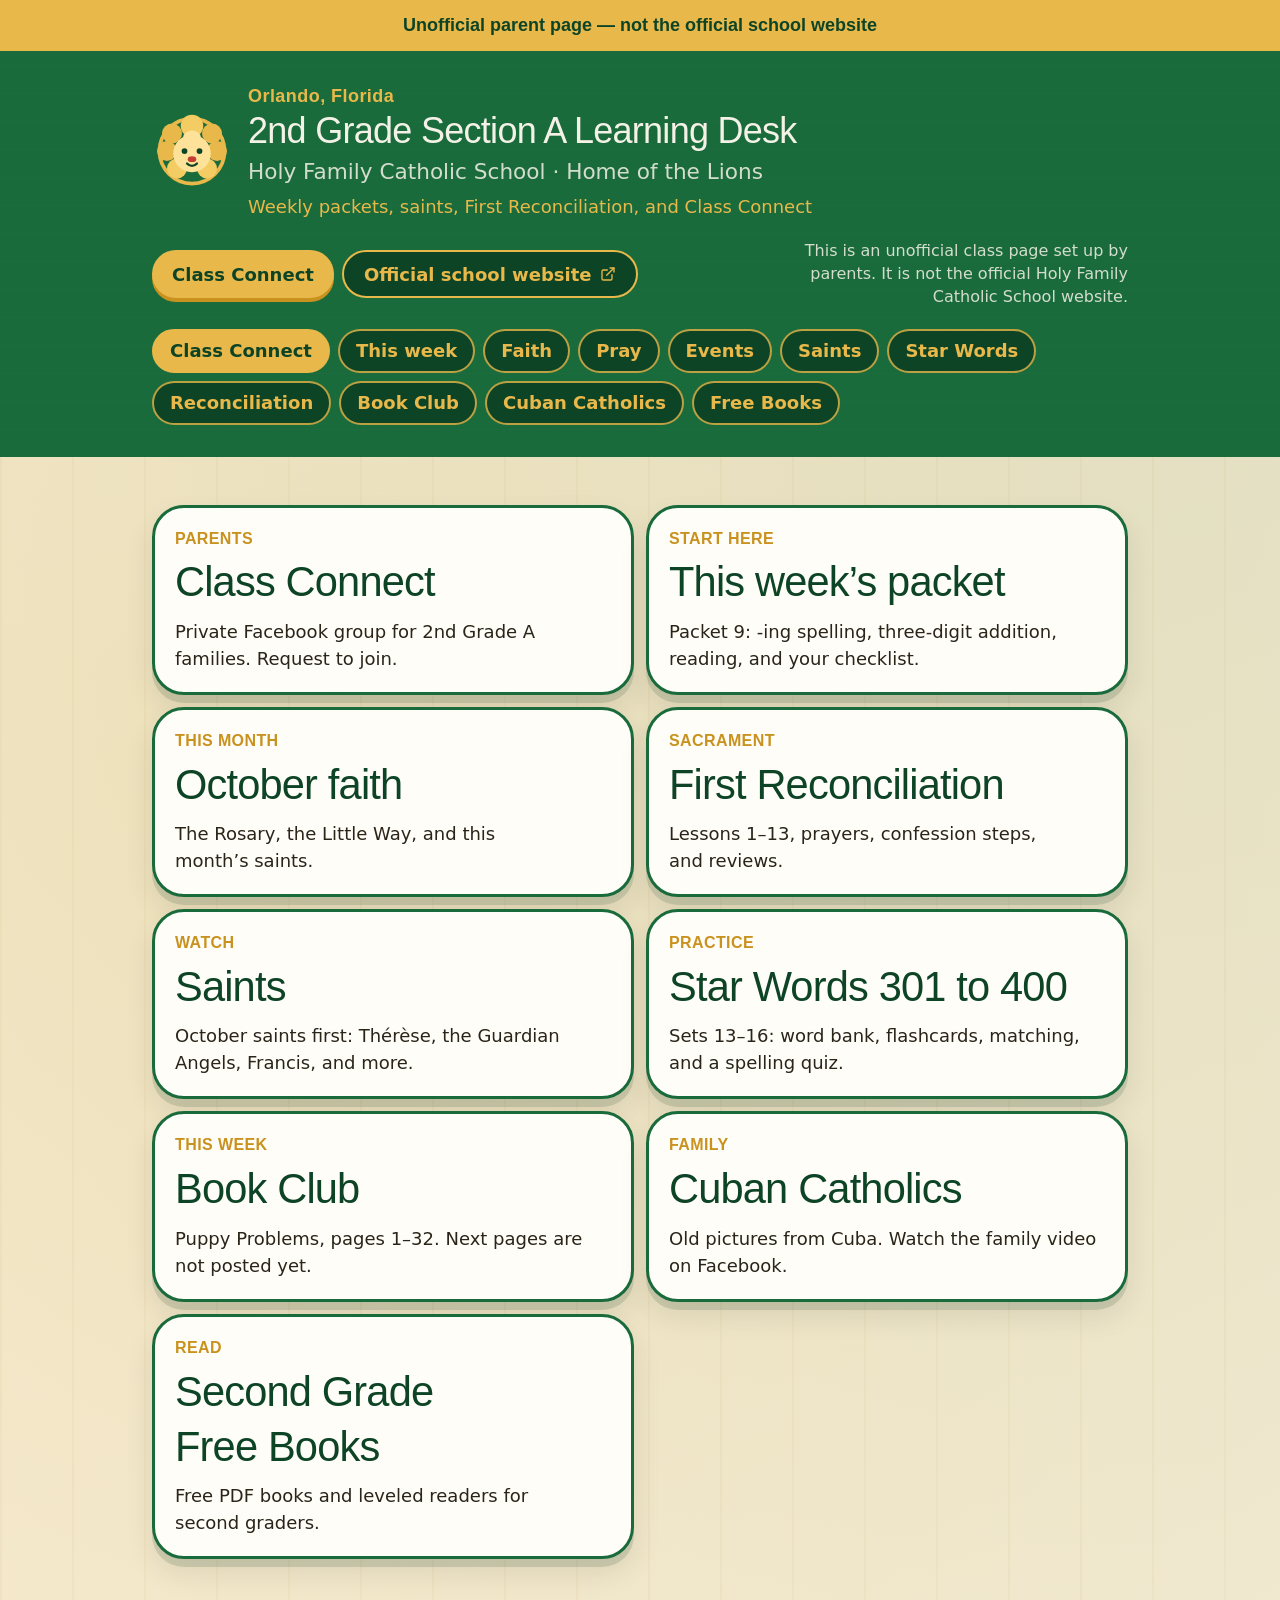
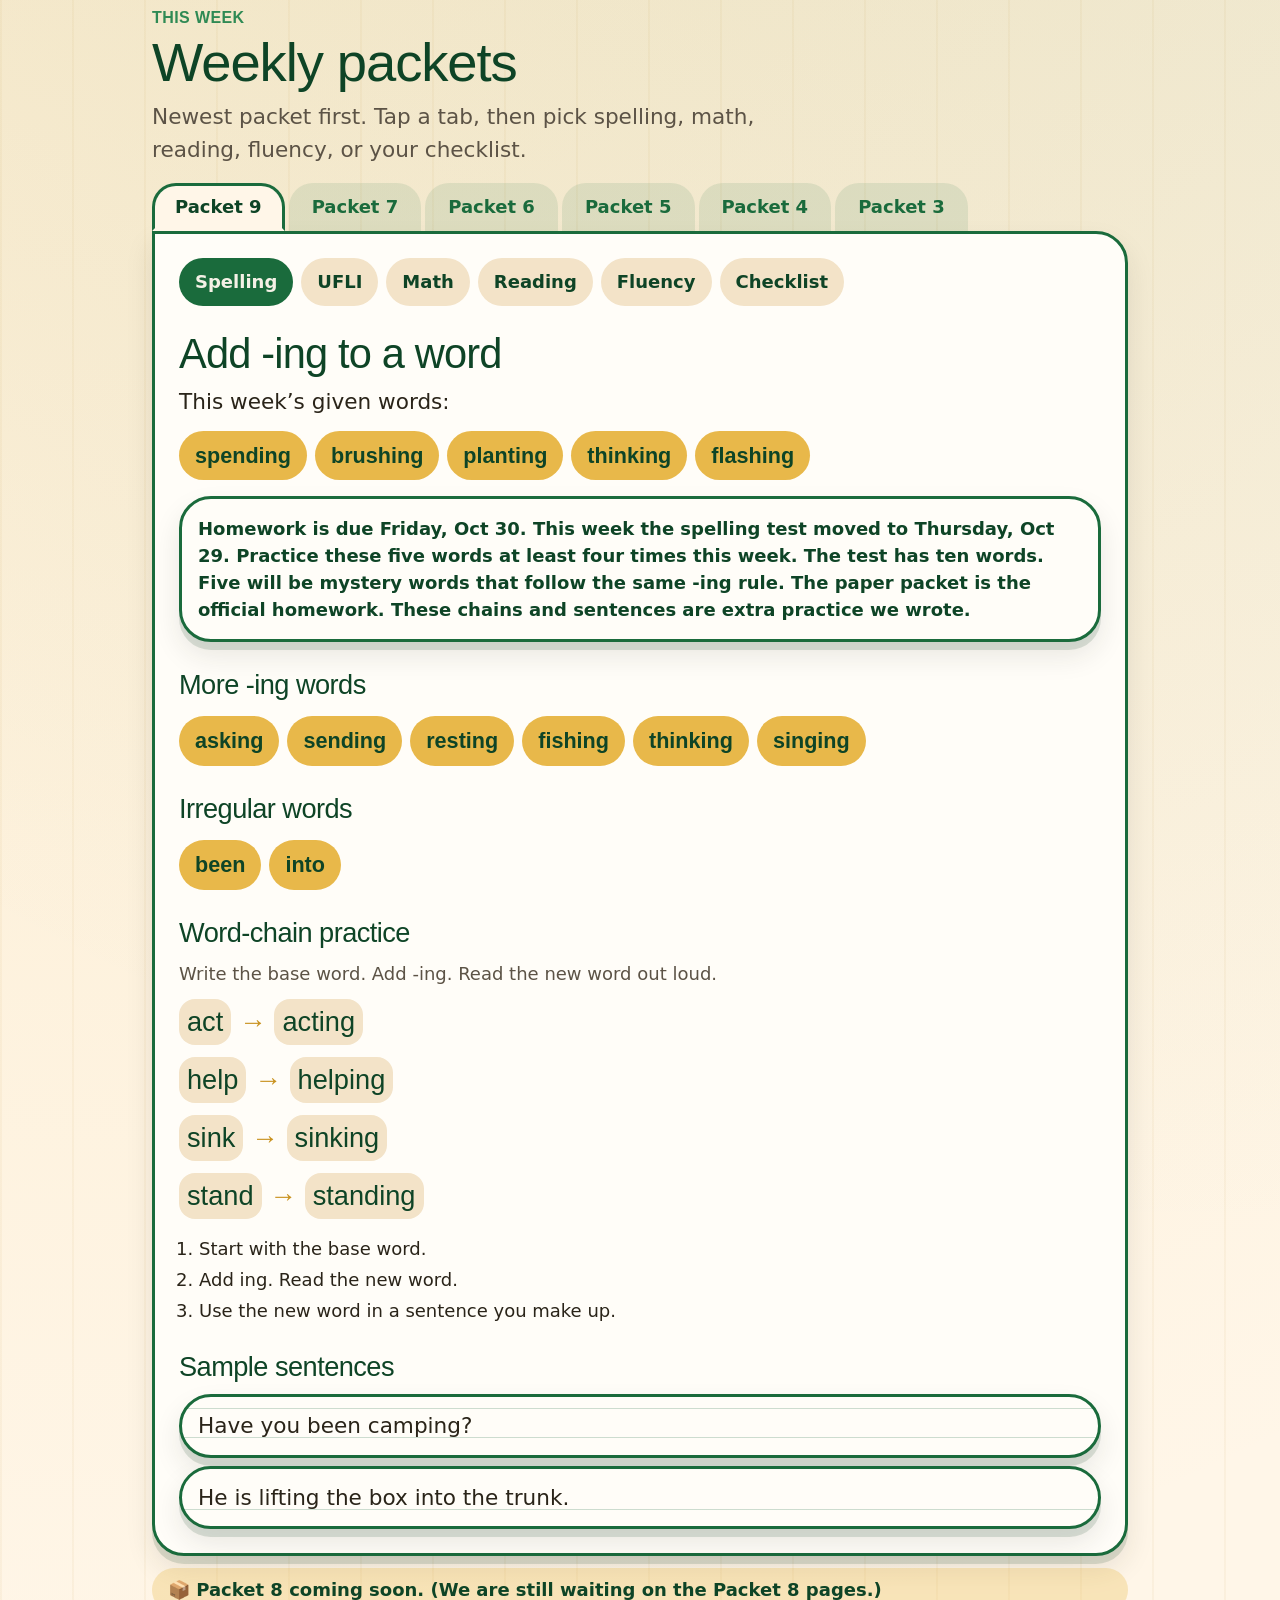
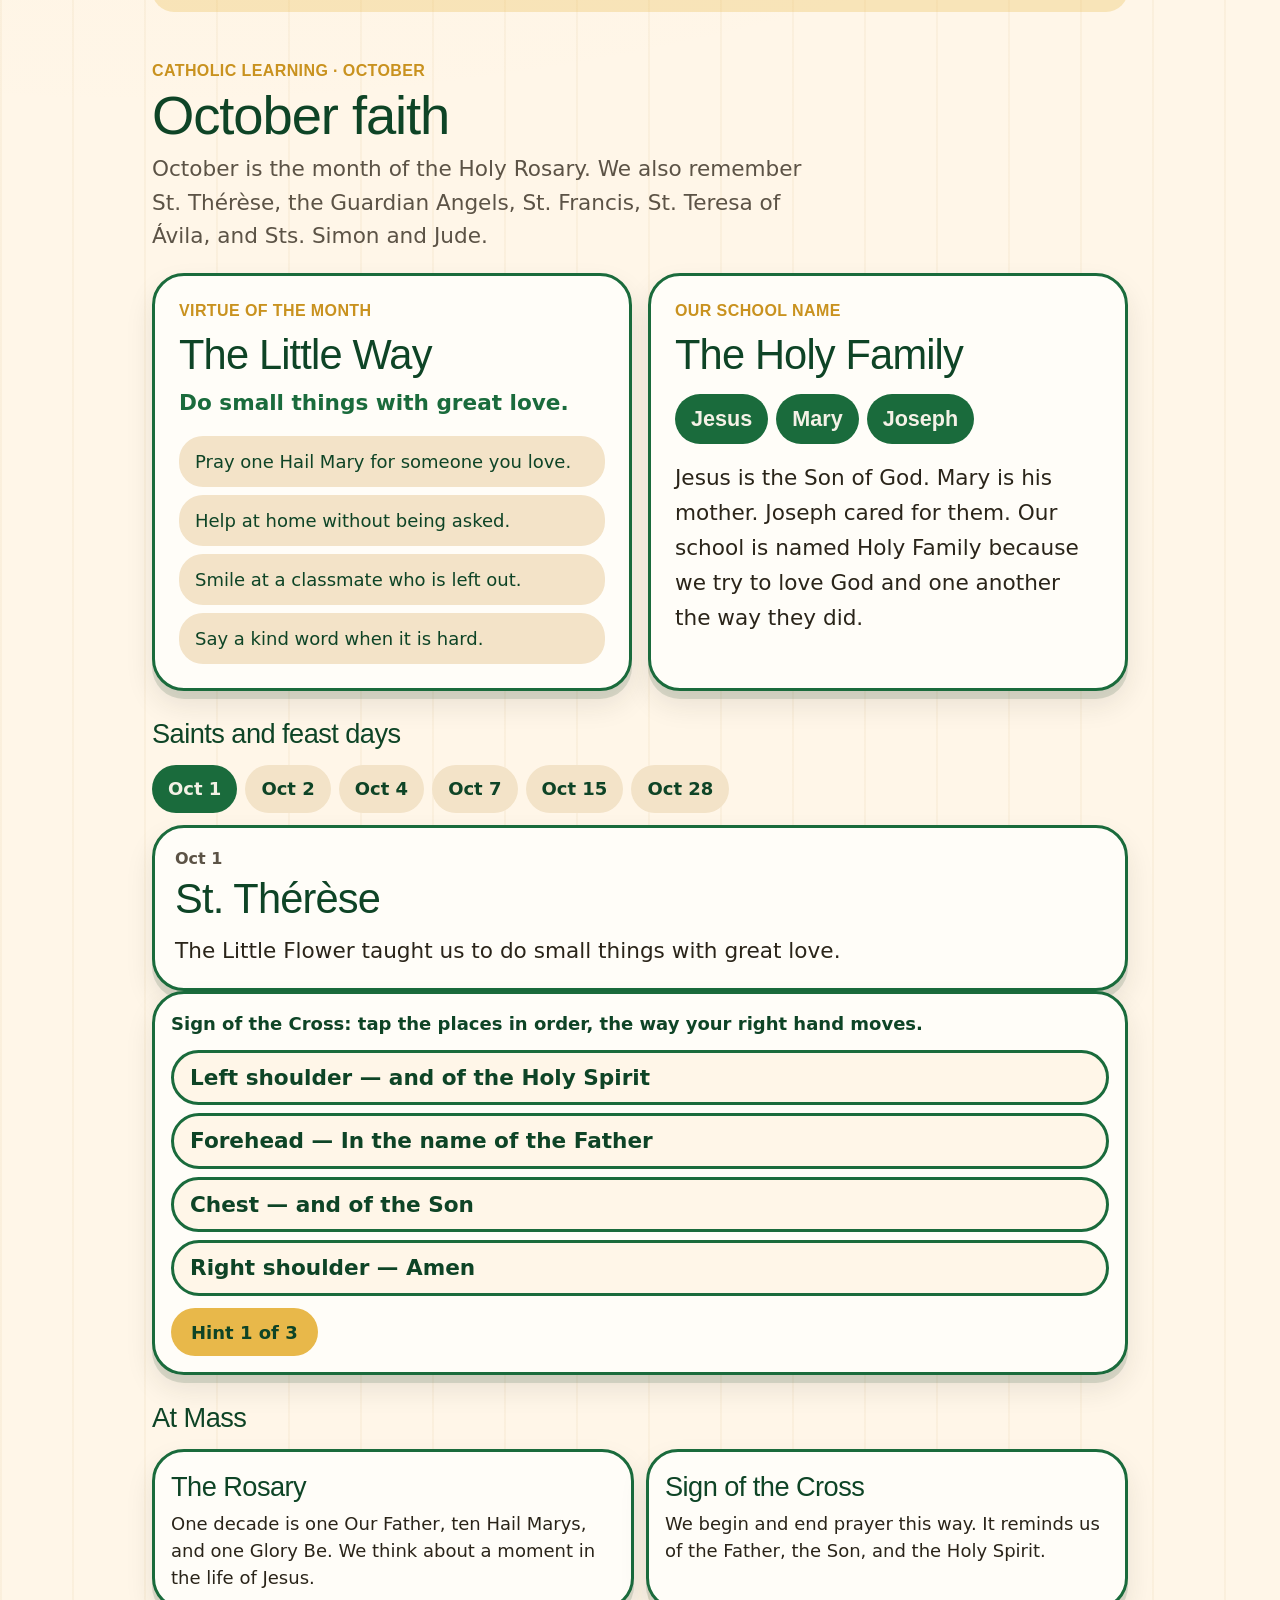
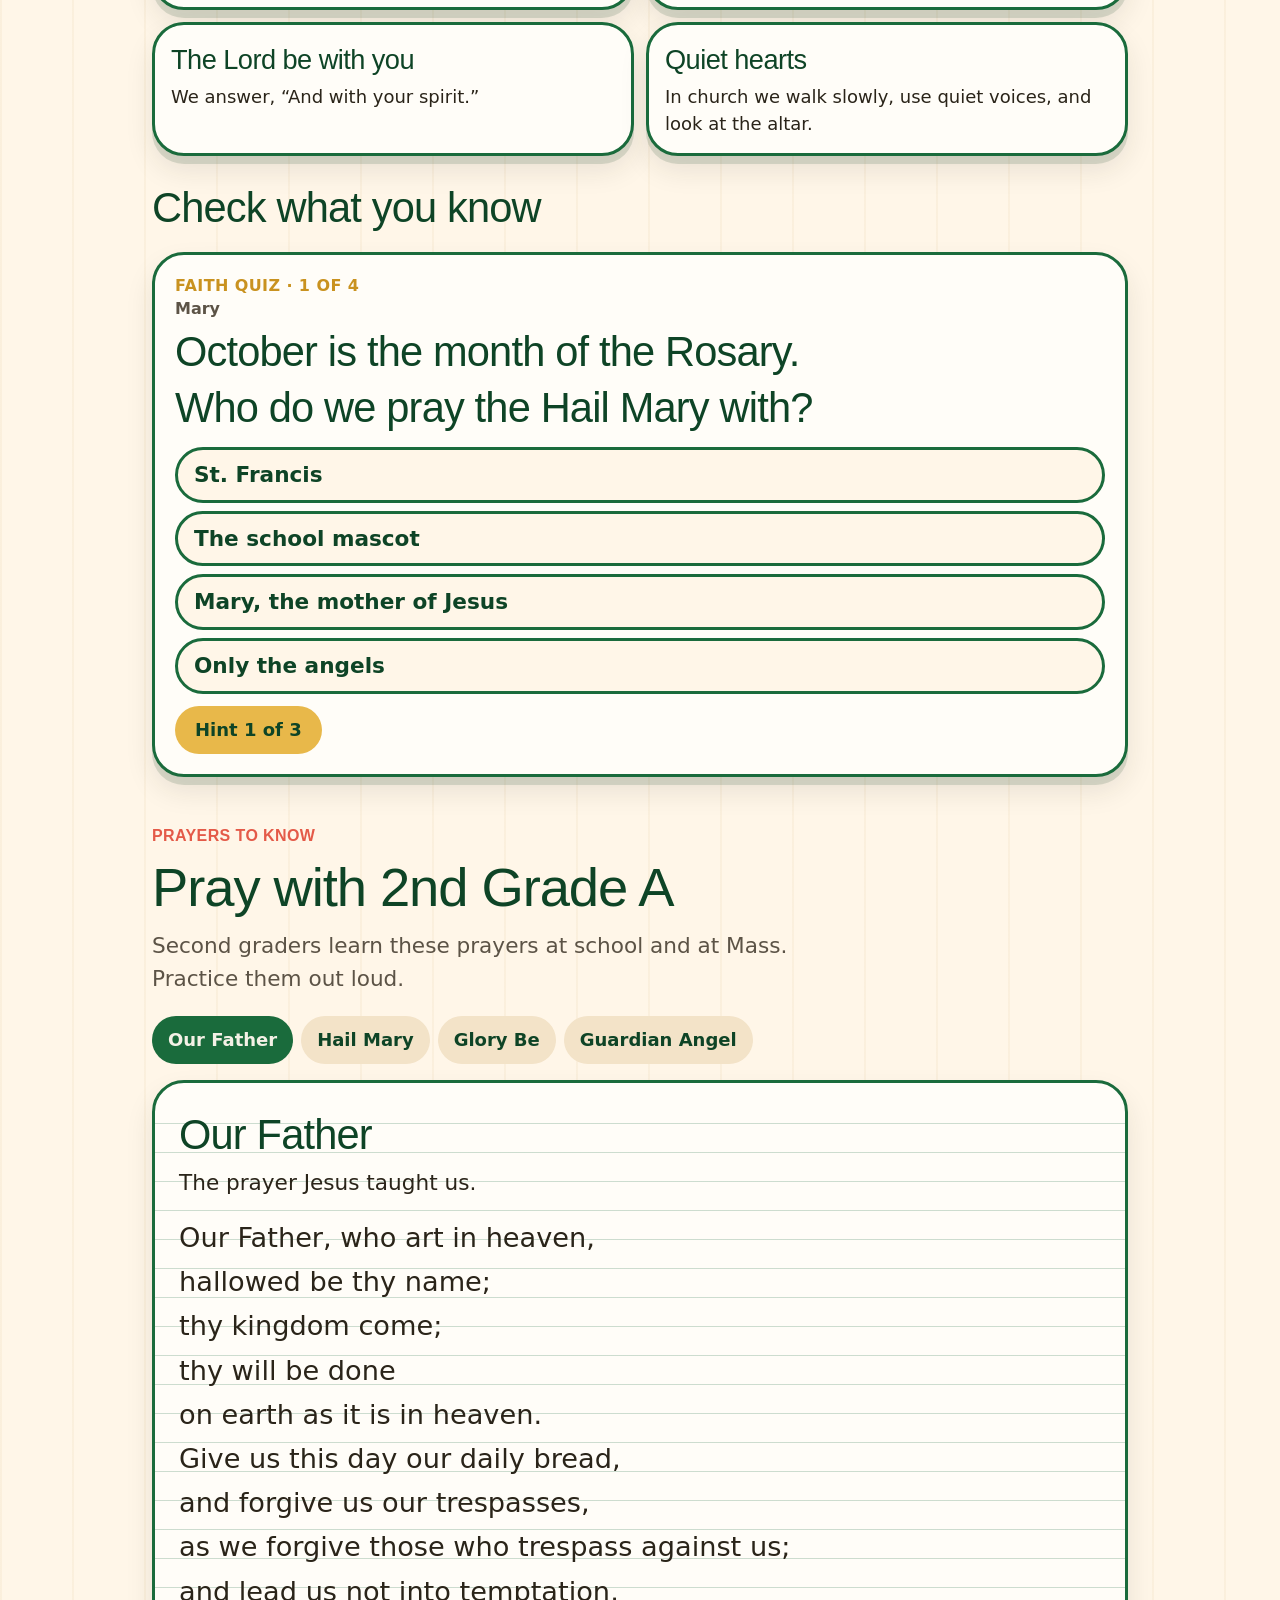
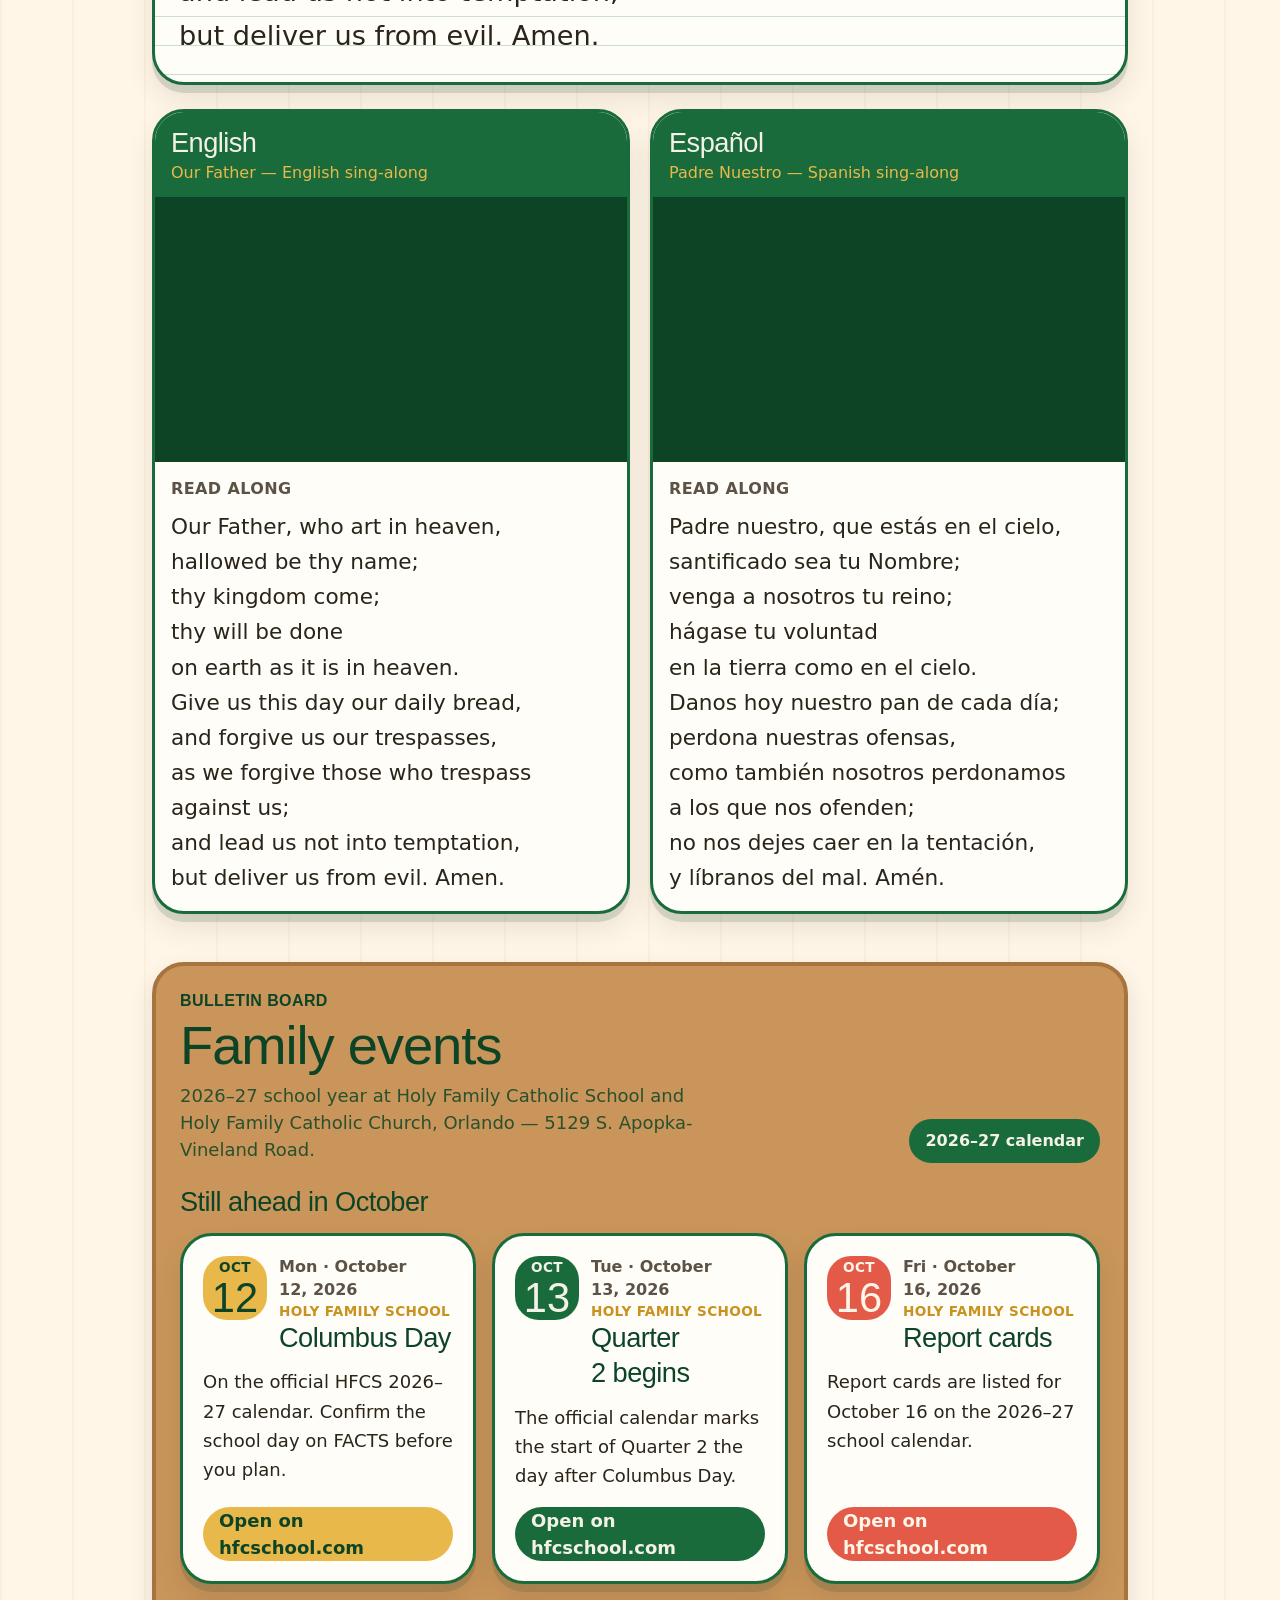
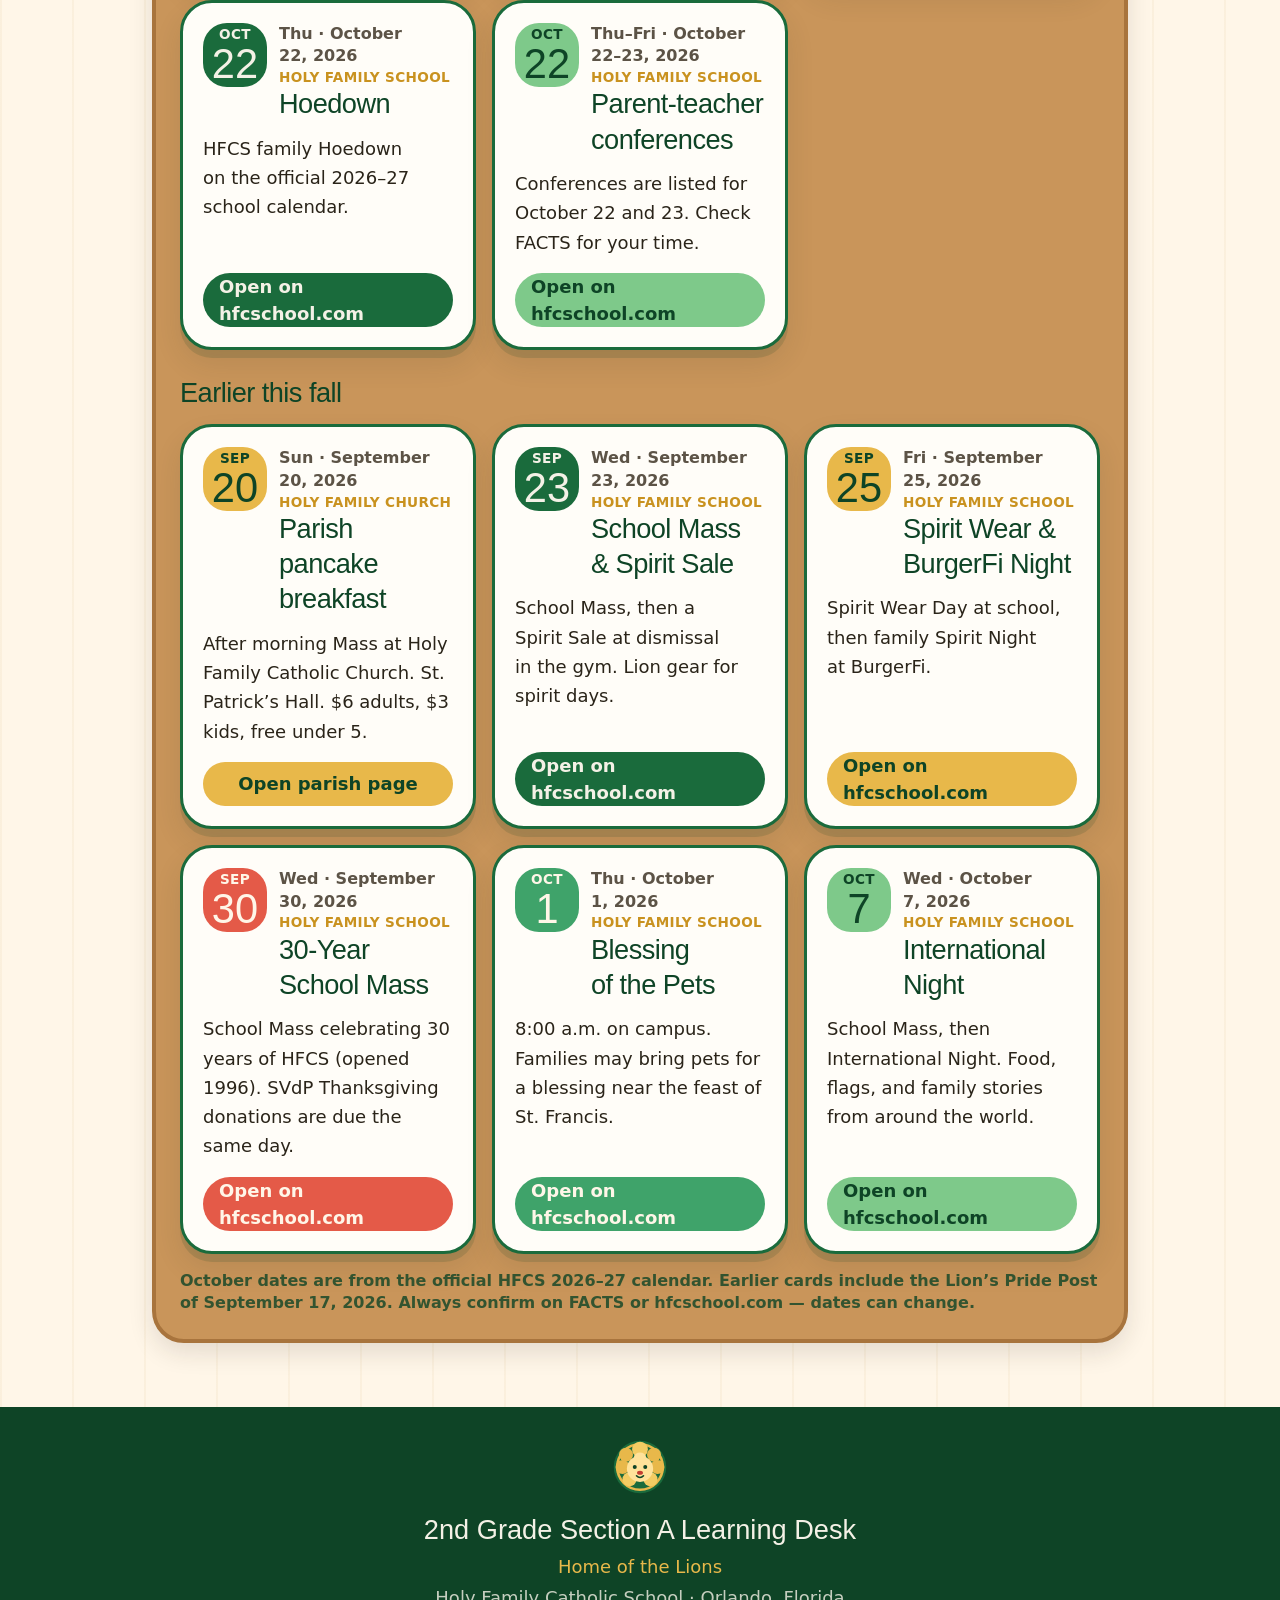
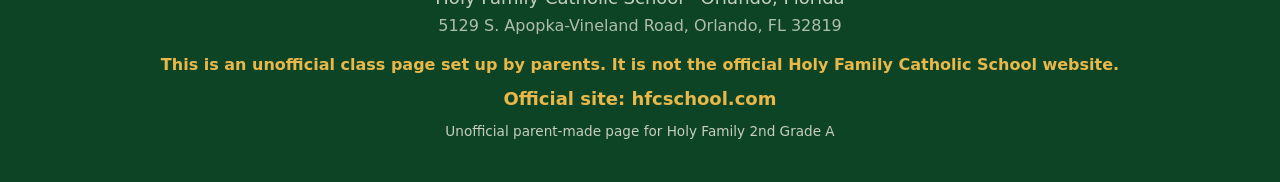
==== commit d63658ca: "Add site icon links (1)" ====
--- a/index.html
+++ b/index.html
@@ -1,6 +1,6 @@
 <!doctype html>
 
-<html class="antialiased" lang="en"><head><meta content="summary_large_image" name="twitter:card"/><meta charset="utf-8"/><meta content="width=device-width, initial-scale=1" name="viewport"/><title>HFCS 2nd Grade A</title><meta content="Unofficial parent-made learning desk for Holy Family Catholic School 2nd Grade A. Weekly packets and Catholic learning for October. Official site: hfcschool.com." name="description"/><meta content="#1A6B3C" name="theme-color"/><meta content="yes" name="apple-mobile-web-app-capable"/><meta content="Grade Two" name="apple-mobile-web-app-title"/><meta content="black" name="apple-mobile-web-app-status-bar-style"/><meta content="01a0b15f-e7f6-7f02-a93d-baf060175e0b" name="grok-project-id"/><link href="assets/styles.css" rel="stylesheet"/><link href="assets/extra.css" rel="stylesheet"/><link href="favicon.svg" rel="icon"/><meta content="noindex" name="robots"/></head><body><!--$--><div class="min-h-dvh overflow-x-clip"><a class="bg-gold text-navy-deep sr-only focus:not-sr-only focus:absolute focus:top-3 focus:left-3 focus:z-50 focus:rounded-pill focus:px-4 focus:py-2 focus:font-extrabold" href="#homework">Skip to this week’s packet</a><header class="relative overflow-hidden bg-navy text-chalk"><div class="relative bg-gold px-4 py-3 text-center"><p class="font-display text-navy-deep text-sm font-bold sm:text-base">Unofficial parent page — not the official school website</p></div><div aria-hidden="true" class="pointer-events-none absolute inset-x-0 top-12 bottom-0 opacity-20" style="background-image:repeating-linear-gradient(0deg, transparent, transparent 27px, rgb(244 241 230 / 0.12) 28px), repeating-linear-gradient(90deg, transparent, transparent 27px, rgb(244 241 230 / 0.08) 28px)"></div><div class="relative mx-auto flex max-w-5xl flex-col gap-5 px-4 py-6 sm:px-6 sm:py-8"><div class="flex items-start gap-3 sm:items-center sm:gap-4"><svg aria-label="HFCS Lions mascot" class="size-16 shrink-0 sm:size-20" role="img" viewbox="0 0 64 64"><title>HFCS Lions mascot</title><circle cx="32" cy="32" fill="#1a6b3c" r="30"></circle><circle cx="32" cy="32" fill="none" r="26" stroke="#e8b84a" stroke-width="3"></circle><circle cx="16" cy="18" fill="#e8b84a" r="8"></circle><circle cx="32" cy="12" fill="#f3cc63" r="9"></circle><circle cx="48" cy="18" fill="#e8b84a" r="8"></circle><circle cx="12" cy="32" fill="#e8b84a" r="8"></circle><circle cx="52" cy="32" fill="#e8b84a" r="8"></circle><circle cx="20" cy="46" fill="#f3cc63" r="8"></circle><circle cx="44" cy="46" fill="#f3cc63" r="8"></circle><circle cx="32" cy="34" fill="#ffe29a" r="15"></circle><ellipse cx="32" cy="21" fill="#ffe29a" rx="7" ry="5.5"></ellipse><circle cx="26" cy="32" fill="#0e4426" r="2.3"></circle><circle cx="38" cy="32" fill="#0e4426" r="2.3"></circle><ellipse cx="32" cy="38.5" fill="#c43d32" rx="3.4" ry="2.3"></ellipse><path d="M28 42c2.4 2.6 5.6 2.6 8 0" fill="none" stroke="#0e4426" stroke-linecap="round" stroke-width="1.8"></path></svg><div class="min-w-0"><p class="font-display text-gold text-sm font-semibold tracking-wide sm:text-base">Orlando, Florida</p><h1 class="text-chalk font-display text-2xl leading-tight text-balance sm:text-4xl">2nd Grade<!-- --> <!-- -->Section A<!-- --> Learning Desk</h1><p class="mt-1 text-base text-chalk/85 sm:text-lg">Holy Family Catholic School<!-- --> · Home of the <!-- -->Lions</p><p class="mt-1 text-sm text-gold sm:text-base">Weekly packets, saints, First Reconciliation, and Class Connect</p></div></div><div class="flex flex-col gap-3 sm:flex-row sm:items-center sm:justify-between"><div class="flex flex-col gap-2 sm:flex-row sm:items-center"><a class="bg-gold text-navy-deep inline-flex min-h-12 items-center justify-center rounded-pill px-5 text-base font-extrabold shadow-[0_4px_0_#c9921f] transition-transform duration-(--motion-fast) ease-(--ease-out) hover:-translate-y-0.5 active:translate-y-0.5" href="class-connect.html">Class Connect</a><a class="inline-flex min-h-12 items-center justify-center gap-2 rounded-pill border-2 border-gold bg-navy-deep px-5 text-base font-extrabold text-gold" href="https://www.hfcschool.com/" rel="noreferrer" target="_blank">Official school website<svg aria-hidden="true" class="lucide lucide-external-link size-4" fill="none" height="24" stroke="currentColor" stroke-linecap="round" stroke-linejoin="round" stroke-width="2" viewbox="0 0 24 24" width="24" xmlns="http://www.w3.org/2000/svg"><path d="M15 3h6v6"></path><path d="M10 14 21 3"></path><path d="M18 13v6a2 2 0 0 1-2 2H5a2 2 0 0 1-2-2V8a2 2 0 0 1 2-2h6"></path></svg></a></div><p class="text-sm text-chalk/85 sm:max-w-sm sm:text-right">This is an unofficial class page set up by parents. It is not the official Holy Family Catholic School website.</p></div><nav aria-label="Page sections" class="flex flex-wrap gap-2"><a class="inline-flex min-h-11 items-center rounded-pill border-2 px-4 text-base font-bold transition-colors duration-(--motion-fast) border-gold bg-gold text-navy-deep" href="class-connect.html">Class Connect</a><a class="inline-flex min-h-11 items-center rounded-pill border-2 border-gold/80 bg-navy-deep px-4 text-base font-bold text-gold transition-colors duration-(--motion-fast) hover:bg-gold hover:text-navy-deep" href="index.html#homework">This week</a><a class="inline-flex min-h-11 items-center rounded-pill border-2 border-gold/80 bg-navy-deep px-4 text-base font-bold text-gold transition-colors duration-(--motion-fast) hover:bg-gold hover:text-navy-deep" href="index.html#faith">Faith</a><a class="inline-flex min-h-11 items-center rounded-pill border-2 border-gold/80 bg-navy-deep px-4 text-base font-bold text-gold transition-colors duration-(--motion-fast) hover:bg-gold hover:text-navy-deep" href="index.html#pray">Pray</a><a class="inline-flex min-h-11 items-center rounded-pill border-2 border-gold/80 bg-navy-deep px-4 text-base font-bold text-gold transition-colors duration-(--motion-fast) hover:bg-gold hover:text-navy-deep" href="index.html#events">Events</a><a class="inline-flex min-h-11 items-center rounded-pill border-2 px-4 text-base font-bold transition-colors duration-(--motion-fast) border-gold/80 bg-navy-deep text-gold hover:bg-gold hover:text-navy-deep" href="saints.html">Saints</a><a class="inline-flex min-h-11 items-center rounded-pill border-2 px-4 text-base font-bold transition-colors duration-(--motion-fast) border-gold/80 bg-navy-deep text-gold hover:bg-gold hover:text-navy-deep" href="star-words.html">Star Words</a><a class="inline-flex min-h-11 items-center rounded-pill border-2 px-4 text-base font-bold transition-colors duration-(--motion-fast) border-gold/80 bg-navy-deep text-gold hover:bg-gold hover:text-navy-deep" href="reconciliation.html">Reconciliation</a><a class="inline-flex min-h-11 items-center rounded-pill border-2 px-4 text-base font-bold transition-colors duration-(--motion-fast) border-gold/80 bg-navy-deep text-gold hover:bg-gold hover:text-navy-deep" href="book-club.html">Book Club</a><a class="inline-flex min-h-11 items-center rounded-pill border-2 px-4 text-base font-bold transition-colors duration-(--motion-fast) border-gold/80 bg-navy-deep text-gold hover:bg-gold hover:text-navy-deep" href="cuban-catholics.html">Cuban Catholics</a><a class="inline-flex min-h-11 items-center rounded-pill border-2 px-4 text-base font-bold transition-colors duration-(--motion-fast) border-gold/80 bg-navy-deep text-gold hover:bg-gold hover:text-navy-deep" href="books.html">Free Books</a></nav></div></header><main class="mx-auto flex w-full min-w-0 max-w-5xl flex-col gap-12 px-4 py-8 sm:px-6 sm:py-12"><div class="grid grid-cols-1 gap-3 sm:grid-cols-2"><a class="paper-card rounded-xl p-5 no-underline transition-transform duration-(--motion-fast) ease-(--ease-out) hover:-translate-y-0.5" href="class-connect.html"><p class="font-display text-gold-deep text-sm font-bold uppercase tracking-wide">Parents</p><h2 class="font-display mt-1 text-2xl text-navy-deep">Class Connect</h2><p class="text-ink mt-2 text-base">Private Facebook group for 2nd Grade A families. Request to join.</p></a><a class="paper-card rounded-xl p-5 no-underline transition-transform duration-(--motion-fast) ease-(--ease-out) hover:-translate-y-0.5" href="#homework"><p class="font-display text-gold-deep text-sm font-bold uppercase tracking-wide">Start here</p><h2 class="font-display mt-1 text-2xl text-navy-deep">This week’s packet</h2><p class="text-ink mt-2 text-base">Packet 9: -ing spelling, three-digit addition, reading, and your checklist.</p></a><a class="paper-card rounded-xl p-5 no-underline transition-transform duration-(--motion-fast) ease-(--ease-out) hover:-translate-y-0.5" href="#faith"><p class="font-display text-gold-deep text-sm font-bold uppercase tracking-wide">This month</p><h2 class="font-display mt-1 text-2xl text-navy-deep">October faith</h2><p class="text-ink mt-2 text-base">The Rosary, the Little Way, and this month’s saints.</p></a><a class="paper-card rounded-xl p-5 no-underline transition-transform duration-(--motion-fast) ease-(--ease-out) hover:-translate-y-0.5" href="reconciliation.html"><p class="font-display text-gold-deep text-sm font-bold uppercase tracking-wide">Sacrament</p><h2 class="font-display mt-1 text-2xl text-navy-deep">First Reconciliation</h2><p class="text-ink mt-2 text-base">Lessons 1–13, prayers, confession steps, and reviews.</p></a><a class="paper-card rounded-xl p-5 no-underline transition-transform duration-(--motion-fast) ease-(--ease-out) hover:-translate-y-0.5" href="saints.html"><p class="font-display text-gold-deep text-sm font-bold uppercase tracking-wide">Watch</p><h2 class="font-display mt-1 text-2xl text-navy-deep">Saints</h2><p class="text-ink mt-2 text-base">October saints first: Thérèse, the Guardian Angels, Francis, and more.</p></a><a class="paper-card rounded-xl p-5 no-underline transition-transform duration-(--motion-fast) ease-(--ease-out) hover:-translate-y-0.5" href="star-words.html"><p class="font-display text-gold-deep text-sm font-bold uppercase tracking-wide">Practice</p><h2 class="font-display mt-1 text-2xl text-navy-deep">Star Words 301 to 400</h2><p class="text-ink mt-2 text-base">Sets 13–16: word bank, flashcards, matching, and a spelling quiz.</p></a><a class="paper-card rounded-xl p-5 no-underline transition-transform duration-(--motion-fast) ease-(--ease-out) hover:-translate-y-0.5" href="book-club.html"><p class="font-display text-gold-deep text-sm font-bold uppercase tracking-wide">This week</p><h2 class="font-display mt-1 text-2xl text-navy-deep">Book Club</h2><p class="text-ink mt-2 text-base">Puppy Problems, pages 1–32. Next pages are not posted yet.</p></a><a class="paper-card rounded-xl p-5 no-underline transition-transform duration-(--motion-fast) ease-(--ease-out) hover:-translate-y-0.5" href="cuban-catholics.html"><p class="font-display text-gold-deep text-sm font-bold uppercase tracking-wide">Family</p><h2 class="font-display mt-1 text-2xl text-navy-deep">Cuban Catholics</h2><p class="text-ink mt-2 text-base">Old pictures from Cuba. Watch the family video on Facebook.</p></a><a class="paper-card rounded-xl p-5 no-underline transition-transform duration-(--motion-fast) ease-(--ease-out) hover:-translate-y-0.5" href="books.html"><p class="font-display text-gold-deep text-sm font-bold uppercase tracking-wide">Read</p><h2 class="font-display mt-1 text-2xl text-navy-deep">Second Grade Free Books</h2><p class="text-ink mt-2 text-base">Free PDF books and leveled readers for second graders.</p></a></div><section class="w-full min-w-0 scroll-mt-4" id="homework"><div class="mb-4"><p class="font-display text-sky-deep text-sm font-semibold tracking-wide uppercase">This week</p><h2 class="text-2xl sm:text-3xl">Weekly packets</h2><p class="text-ink-soft mt-1 max-w-2xl text-base sm:text-lg">Newest packet first. Tap a tab, then pick spelling, math, reading, fluency, or your checklist.</p></div><div data-tabs="" id="packets"><div class="flex w-full min-w-0 gap-1 overflow-x-auto" data-tabbar="" role="tablist"><button class="min-h-12 shrink-0 rounded-t-lg border-3 px-5 text-base font-extrabold border-transparent bg-navy/10 text-navy" data-default="" data-off="min-h-12 shrink-0 rounded-t-lg border-3 px-5 text-base font-extrabold border-transparent bg-navy/10 text-navy" data-on="min-h-12 shrink-0 rounded-t-lg border-3 px-5 text-base font-extrabold border-navy border-b-paper bg-paper text-navy-deep" data-tab="9" role="tab" type="button">Packet 9</button><button class="min-h-12 shrink-0 rounded-t-lg border-3 px-5 text-base font-extrabold border-transparent bg-navy/10 text-navy" data-off="min-h-12 shrink-0 rounded-t-lg border-3 px-5 text-base font-extrabold border-transparent bg-navy/10 text-navy" data-on="min-h-12 shrink-0 rounded-t-lg border-3 px-5 text-base font-extrabold border-navy border-b-paper bg-paper text-navy-deep" data-tab="7" role="tab" type="button">Packet 7</button><button class="min-h-12 shrink-0 rounded-t-lg border-3 px-5 text-base font-extrabold border-transparent bg-navy/10 text-navy" data-off="min-h-12 shrink-0 rounded-t-lg border-3 px-5 text-base font-extrabold border-transparent bg-navy/10 text-navy" data-on="min-h-12 shrink-0 rounded-t-lg border-3 px-5 text-base font-extrabold border-navy border-b-paper bg-paper text-navy-deep" data-tab="6" role="tab" type="button">Packet 6</button><button class="min-h-12 shrink-0 rounded-t-lg border-3 px-5 text-base font-extrabold border-transparent bg-navy/10 text-navy" data-off="min-h-12 shrink-0 rounded-t-lg border-3 px-5 text-base font-extrabold border-transparent bg-navy/10 text-navy" data-on="min-h-12 shrink-0 rounded-t-lg border-3 px-5 text-base font-extrabold border-navy border-b-paper bg-paper text-navy-deep" data-tab="5" role="tab" type="button">Packet 5</button><button class="min-h-12 shrink-0 rounded-t-lg border-3 px-5 text-base font-extrabold border-transparent bg-navy/10 text-navy" data-off="min-h-12 shrink-0 rounded-t-lg border-3 px-5 text-base font-extrabold border-transparent bg-navy/10 text-navy" data-on="min-h-12 shrink-0 rounded-t-lg border-3 px-5 text-base font-extrabold border-navy border-b-paper bg-paper text-navy-deep" data-tab="4" role="tab" type="button">Packet 4</button><button class="min-h-12 shrink-0 rounded-t-lg border-3 px-5 text-base font-extrabold border-transparent bg-navy/10 text-navy" data-off="min-h-12 shrink-0 rounded-t-lg border-3 px-5 text-base font-extrabold border-transparent bg-navy/10 text-navy" data-on="min-h-12 shrink-0 rounded-t-lg border-3 px-5 text-base font-extrabold border-navy border-b-paper bg-paper text-navy-deep" data-tab="3" role="tab" type="button">Packet 3</button></div><div data-pane="9" role="tabpanel"><div class="paper-card rounded-xl rounded-tl-none p-4 sm:p-6" id="p9-panel">
+<html class="antialiased" lang="en"><head><meta content="summary_large_image" name="twitter:card"/><meta charset="utf-8"/><meta content="width=device-width, initial-scale=1" name="viewport"/><title>HFCS 2nd Grade A</title><meta content="Unofficial parent-made learning desk for Holy Family Catholic School 2nd Grade A. Weekly packets and Catholic learning for October. Official site: hfcschool.com." name="description"/><meta content="#1A6B3C" name="theme-color"/><meta content="yes" name="apple-mobile-web-app-capable"/><meta content="Grade Two" name="apple-mobile-web-app-title"/><meta content="black" name="apple-mobile-web-app-status-bar-style"/><meta content="01a0b15f-e7f6-7f02-a93d-baf060175e0b" name="grok-project-id"/><link href="assets/styles.css" rel="stylesheet"/><link href="assets/extra.css" rel="stylesheet"/><link rel="icon" href="favicon.ico" sizes="any"/><link rel="icon" type="image/png" sizes="32x32" href="favicon-32.png"/><link rel="icon" type="image/png" sizes="16x16" href="favicon-16.png"/><link rel="icon" type="image/png" sizes="192x192" href="icon-192.png"/><link rel="icon" type="image/png" sizes="512x512" href="icon-512.png"/><link rel="apple-touch-icon" href="apple-touch-icon.png"/><meta name="apple-mobile-web-app-title" content="2nd Grade A"/><meta content="noindex" name="robots"/></head><body><!--$--><div class="min-h-dvh overflow-x-clip"><a class="bg-gold text-navy-deep sr-only focus:not-sr-only focus:absolute focus:top-3 focus:left-3 focus:z-50 focus:rounded-pill focus:px-4 focus:py-2 focus:font-extrabold" href="#homework">Skip to this week’s packet</a><header class="relative overflow-hidden bg-navy text-chalk"><div class="relative bg-gold px-4 py-3 text-center"><p class="font-display text-navy-deep text-sm font-bold sm:text-base">Unofficial parent page — not the official school website</p></div><div aria-hidden="true" class="pointer-events-none absolute inset-x-0 top-12 bottom-0 opacity-20" style="background-image:repeating-linear-gradient(0deg, transparent, transparent 27px, rgb(244 241 230 / 0.12) 28px), repeating-linear-gradient(90deg, transparent, transparent 27px, rgb(244 241 230 / 0.08) 28px)"></div><div class="relative mx-auto flex max-w-5xl flex-col gap-5 px-4 py-6 sm:px-6 sm:py-8"><div class="flex items-start gap-3 sm:items-center sm:gap-4"><svg aria-label="HFCS Lions mascot" class="size-16 shrink-0 sm:size-20" role="img" viewbox="0 0 64 64"><title>HFCS Lions mascot</title><circle cx="32" cy="32" fill="#1a6b3c" r="30"></circle><circle cx="32" cy="32" fill="none" r="26" stroke="#e8b84a" stroke-width="3"></circle><circle cx="16" cy="18" fill="#e8b84a" r="8"></circle><circle cx="32" cy="12" fill="#f3cc63" r="9"></circle><circle cx="48" cy="18" fill="#e8b84a" r="8"></circle><circle cx="12" cy="32" fill="#e8b84a" r="8"></circle><circle cx="52" cy="32" fill="#e8b84a" r="8"></circle><circle cx="20" cy="46" fill="#f3cc63" r="8"></circle><circle cx="44" cy="46" fill="#f3cc63" r="8"></circle><circle cx="32" cy="34" fill="#ffe29a" r="15"></circle><ellipse cx="32" cy="21" fill="#ffe29a" rx="7" ry="5.5"></ellipse><circle cx="26" cy="32" fill="#0e4426" r="2.3"></circle><circle cx="38" cy="32" fill="#0e4426" r="2.3"></circle><ellipse cx="32" cy="38.5" fill="#c43d32" rx="3.4" ry="2.3"></ellipse><path d="M28 42c2.4 2.6 5.6 2.6 8 0" fill="none" stroke="#0e4426" stroke-linecap="round" stroke-width="1.8"></path></svg><div class="min-w-0"><p class="font-display text-gold text-sm font-semibold tracking-wide sm:text-base">Orlando, Florida</p><h1 class="text-chalk font-display text-2xl leading-tight text-balance sm:text-4xl">2nd Grade<!-- --> <!-- -->Section A<!-- --> Learning Desk</h1><p class="mt-1 text-base text-chalk/85 sm:text-lg">Holy Family Catholic School<!-- --> · Home of the <!-- -->Lions</p><p class="mt-1 text-sm text-gold sm:text-base">Weekly packets, saints, First Reconciliation, and Class Connect</p></div></div><div class="flex flex-col gap-3 sm:flex-row sm:items-center sm:justify-between"><div class="flex flex-col gap-2 sm:flex-row sm:items-center"><a class="bg-gold text-navy-deep inline-flex min-h-12 items-center justify-center rounded-pill px-5 text-base font-extrabold shadow-[0_4px_0_#c9921f] transition-transform duration-(--motion-fast) ease-(--ease-out) hover:-translate-y-0.5 active:translate-y-0.5" href="class-connect.html">Class Connect</a><a class="inline-flex min-h-12 items-center justify-center gap-2 rounded-pill border-2 border-gold bg-navy-deep px-5 text-base font-extrabold text-gold" href="https://www.hfcschool.com/" rel="noreferrer" target="_blank">Official school website<svg aria-hidden="true" class="lucide lucide-external-link size-4" fill="none" height="24" stroke="currentColor" stroke-linecap="round" stroke-linejoin="round" stroke-width="2" viewbox="0 0 24 24" width="24" xmlns="http://www.w3.org/2000/svg"><path d="M15 3h6v6"></path><path d="M10 14 21 3"></path><path d="M18 13v6a2 2 0 0 1-2 2H5a2 2 0 0 1-2-2V8a2 2 0 0 1 2-2h6"></path></svg></a></div><p class="text-sm text-chalk/85 sm:max-w-sm sm:text-right">This is an unofficial class page set up by parents. It is not the official Holy Family Catholic School website.</p></div><nav aria-label="Page sections" class="flex flex-wrap gap-2"><a class="inline-flex min-h-11 items-center rounded-pill border-2 px-4 text-base font-bold transition-colors duration-(--motion-fast) border-gold bg-gold text-navy-deep" href="class-connect.html">Class Connect</a><a class="inline-flex min-h-11 items-center rounded-pill border-2 border-gold/80 bg-navy-deep px-4 text-base font-bold text-gold transition-colors duration-(--motion-fast) hover:bg-gold hover:text-navy-deep" href="index.html#homework">This week</a><a class="inline-flex min-h-11 items-center rounded-pill border-2 border-gold/80 bg-navy-deep px-4 text-base font-bold text-gold transition-colors duration-(--motion-fast) hover:bg-gold hover:text-navy-deep" href="index.html#faith">Faith</a><a class="inline-flex min-h-11 items-center rounded-pill border-2 border-gold/80 bg-navy-deep px-4 text-base font-bold text-gold transition-colors duration-(--motion-fast) hover:bg-gold hover:text-navy-deep" href="index.html#pray">Pray</a><a class="inline-flex min-h-11 items-center rounded-pill border-2 border-gold/80 bg-navy-deep px-4 text-base font-bold text-gold transition-colors duration-(--motion-fast) hover:bg-gold hover:text-navy-deep" href="index.html#events">Events</a><a class="inline-flex min-h-11 items-center rounded-pill border-2 px-4 text-base font-bold transition-colors duration-(--motion-fast) border-gold/80 bg-navy-deep text-gold hover:bg-gold hover:text-navy-deep" href="saints.html">Saints</a><a class="inline-flex min-h-11 items-center rounded-pill border-2 px-4 text-base font-bold transition-colors duration-(--motion-fast) border-gold/80 bg-navy-deep text-gold hover:bg-gold hover:text-navy-deep" href="star-words.html">Star Words</a><a class="inline-flex min-h-11 items-center rounded-pill border-2 px-4 text-base font-bold transition-colors duration-(--motion-fast) border-gold/80 bg-navy-deep text-gold hover:bg-gold hover:text-navy-deep" href="reconciliation.html">Reconciliation</a><a class="inline-flex min-h-11 items-center rounded-pill border-2 px-4 text-base font-bold transition-colors duration-(--motion-fast) border-gold/80 bg-navy-deep text-gold hover:bg-gold hover:text-navy-deep" href="book-club.html">Book Club</a><a class="inline-flex min-h-11 items-center rounded-pill border-2 px-4 text-base font-bold transition-colors duration-(--motion-fast) border-gold/80 bg-navy-deep text-gold hover:bg-gold hover:text-navy-deep" href="cuban-catholics.html">Cuban Catholics</a><a class="inline-flex min-h-11 items-center rounded-pill border-2 px-4 text-base font-bold transition-colors duration-(--motion-fast) border-gold/80 bg-navy-deep text-gold hover:bg-gold hover:text-navy-deep" href="books.html">Free Books</a></nav></div></header><main class="mx-auto flex w-full min-w-0 max-w-5xl flex-col gap-12 px-4 py-8 sm:px-6 sm:py-12"><div class="grid grid-cols-1 gap-3 sm:grid-cols-2"><a class="paper-card rounded-xl p-5 no-underline transition-transform duration-(--motion-fast) ease-(--ease-out) hover:-translate-y-0.5" href="class-connect.html"><p class="font-display text-gold-deep text-sm font-bold uppercase tracking-wide">Parents</p><h2 class="font-display mt-1 text-2xl text-navy-deep">Class Connect</h2><p class="text-ink mt-2 text-base">Private Facebook group for 2nd Grade A families. Request to join.</p></a><a class="paper-card rounded-xl p-5 no-underline transition-transform duration-(--motion-fast) ease-(--ease-out) hover:-translate-y-0.5" href="#homework"><p class="font-display text-gold-deep text-sm font-bold uppercase tracking-wide">Start here</p><h2 class="font-display mt-1 text-2xl text-navy-deep">This week’s packet</h2><p class="text-ink mt-2 text-base">Packet 9: -ing spelling, three-digit addition, reading, and your checklist.</p></a><a class="paper-card rounded-xl p-5 no-underline transition-transform duration-(--motion-fast) ease-(--ease-out) hover:-translate-y-0.5" href="#faith"><p class="font-display text-gold-deep text-sm font-bold uppercase tracking-wide">This month</p><h2 class="font-display mt-1 text-2xl text-navy-deep">October faith</h2><p class="text-ink mt-2 text-base">The Rosary, the Little Way, and this month’s saints.</p></a><a class="paper-card rounded-xl p-5 no-underline transition-transform duration-(--motion-fast) ease-(--ease-out) hover:-translate-y-0.5" href="reconciliation.html"><p class="font-display text-gold-deep text-sm font-bold uppercase tracking-wide">Sacrament</p><h2 class="font-display mt-1 text-2xl text-navy-deep">First Reconciliation</h2><p class="text-ink mt-2 text-base">Lessons 1–13, prayers, confession steps, and reviews.</p></a><a class="paper-card rounded-xl p-5 no-underline transition-transform duration-(--motion-fast) ease-(--ease-out) hover:-translate-y-0.5" href="saints.html"><p class="font-display text-gold-deep text-sm font-bold uppercase tracking-wide">Watch</p><h2 class="font-display mt-1 text-2xl text-navy-deep">Saints</h2><p class="text-ink mt-2 text-base">October saints first: Thérèse, the Guardian Angels, Francis, and more.</p></a><a class="paper-card rounded-xl p-5 no-underline transition-transform duration-(--motion-fast) ease-(--ease-out) hover:-translate-y-0.5" href="star-words.html"><p class="font-display text-gold-deep text-sm font-bold uppercase tracking-wide">Practice</p><h2 class="font-display mt-1 text-2xl text-navy-deep">Star Words 301 to 400</h2><p class="text-ink mt-2 text-base">Sets 13–16: word bank, flashcards, matching, and a spelling quiz.</p></a><a class="paper-card rounded-xl p-5 no-underline transition-transform duration-(--motion-fast) ease-(--ease-out) hover:-translate-y-0.5" href="book-club.html"><p class="font-display text-gold-deep text-sm font-bold uppercase tracking-wide">This week</p><h2 class="font-display mt-1 text-2xl text-navy-deep">Book Club</h2><p class="text-ink mt-2 text-base">Puppy Problems, pages 1–32. Next pages are not posted yet.</p></a><a class="paper-card rounded-xl p-5 no-underline transition-transform duration-(--motion-fast) ease-(--ease-out) hover:-translate-y-0.5" href="cuban-catholics.html"><p class="font-display text-gold-deep text-sm font-bold uppercase tracking-wide">Family</p><h2 class="font-display mt-1 text-2xl text-navy-deep">Cuban Catholics</h2><p class="text-ink mt-2 text-base">Old pictures from Cuba. Watch the family video on Facebook.</p></a><a class="paper-card rounded-xl p-5 no-underline transition-transform duration-(--motion-fast) ease-(--ease-out) hover:-translate-y-0.5" href="books.html"><p class="font-display text-gold-deep text-sm font-bold uppercase tracking-wide">Read</p><h2 class="font-display mt-1 text-2xl text-navy-deep">Second Grade Free Books</h2><p class="text-ink mt-2 text-base">Free PDF books and leveled readers for second graders.</p></a></div><section class="w-full min-w-0 scroll-mt-4" id="homework"><div class="mb-4"><p class="font-display text-sky-deep text-sm font-semibold tracking-wide uppercase">This week</p><h2 class="text-2xl sm:text-3xl">Weekly packets</h2><p class="text-ink-soft mt-1 max-w-2xl text-base sm:text-lg">Newest packet first. Tap a tab, then pick spelling, math, reading, fluency, or your checklist.</p></div><div data-tabs="" id="packets"><div class="flex w-full min-w-0 gap-1 overflow-x-auto" data-tabbar="" role="tablist"><button class="min-h-12 shrink-0 rounded-t-lg border-3 px-5 text-base font-extrabold border-transparent bg-navy/10 text-navy" data-default="" data-off="min-h-12 shrink-0 rounded-t-lg border-3 px-5 text-base font-extrabold border-transparent bg-navy/10 text-navy" data-on="min-h-12 shrink-0 rounded-t-lg border-3 px-5 text-base font-extrabold border-navy border-b-paper bg-paper text-navy-deep" data-tab="9" role="tab" type="button">Packet 9</button><button class="min-h-12 shrink-0 rounded-t-lg border-3 px-5 text-base font-extrabold border-transparent bg-navy/10 text-navy" data-off="min-h-12 shrink-0 rounded-t-lg border-3 px-5 text-base font-extrabold border-transparent bg-navy/10 text-navy" data-on="min-h-12 shrink-0 rounded-t-lg border-3 px-5 text-base font-extrabold border-navy border-b-paper bg-paper text-navy-deep" data-tab="7" role="tab" type="button">Packet 7</button><button class="min-h-12 shrink-0 rounded-t-lg border-3 px-5 text-base font-extrabold border-transparent bg-navy/10 text-navy" data-off="min-h-12 shrink-0 rounded-t-lg border-3 px-5 text-base font-extrabold border-transparent bg-navy/10 text-navy" data-on="min-h-12 shrink-0 rounded-t-lg border-3 px-5 text-base font-extrabold border-navy border-b-paper bg-paper text-navy-deep" data-tab="6" role="tab" type="button">Packet 6</button><button class="min-h-12 shrink-0 rounded-t-lg border-3 px-5 text-base font-extrabold border-transparent bg-navy/10 text-navy" data-off="min-h-12 shrink-0 rounded-t-lg border-3 px-5 text-base font-extrabold border-transparent bg-navy/10 text-navy" data-on="min-h-12 shrink-0 rounded-t-lg border-3 px-5 text-base font-extrabold border-navy border-b-paper bg-paper text-navy-deep" data-tab="5" role="tab" type="button">Packet 5</button><button class="min-h-12 shrink-0 rounded-t-lg border-3 px-5 text-base font-extrabold border-transparent bg-navy/10 text-navy" data-off="min-h-12 shrink-0 rounded-t-lg border-3 px-5 text-base font-extrabold border-transparent bg-navy/10 text-navy" data-on="min-h-12 shrink-0 rounded-t-lg border-3 px-5 text-base font-extrabold border-navy border-b-paper bg-paper text-navy-deep" data-tab="4" role="tab" type="button">Packet 4</button><button class="min-h-12 shrink-0 rounded-t-lg border-3 px-5 text-base font-extrabold border-transparent bg-navy/10 text-navy" data-off="min-h-12 shrink-0 rounded-t-lg border-3 px-5 text-base font-extrabold border-transparent bg-navy/10 text-navy" data-on="min-h-12 shrink-0 rounded-t-lg border-3 px-5 text-base font-extrabold border-navy border-b-paper bg-paper text-navy-deep" data-tab="3" role="tab" type="button">Packet 3</button></div><div data-pane="9" role="tabpanel"><div class="paper-card rounded-xl rounded-tl-none p-4 sm:p-6" id="p9-panel">
 <div class="mb-5 flex w-full min-w-0 flex-wrap gap-2" id="p9-subtabs">
 <button class="min-h-12 shrink-0 rounded-pill px-4 text-base font-extrabold bg-navy text-chalk" data-p9tab="spelling" type="button">Spelling</button><button class="min-h-12 shrink-0 rounded-pill px-4 text-base font-extrabold bg-paper-deep text-navy-deep" data-p9tab="ufli" type="button">UFLI</button>
 <button class="min-h-12 shrink-0 rounded-pill px-4 text-base font-extrabold bg-paper-deep text-navy-deep" data-p9tab="math" type="button">Math</button>
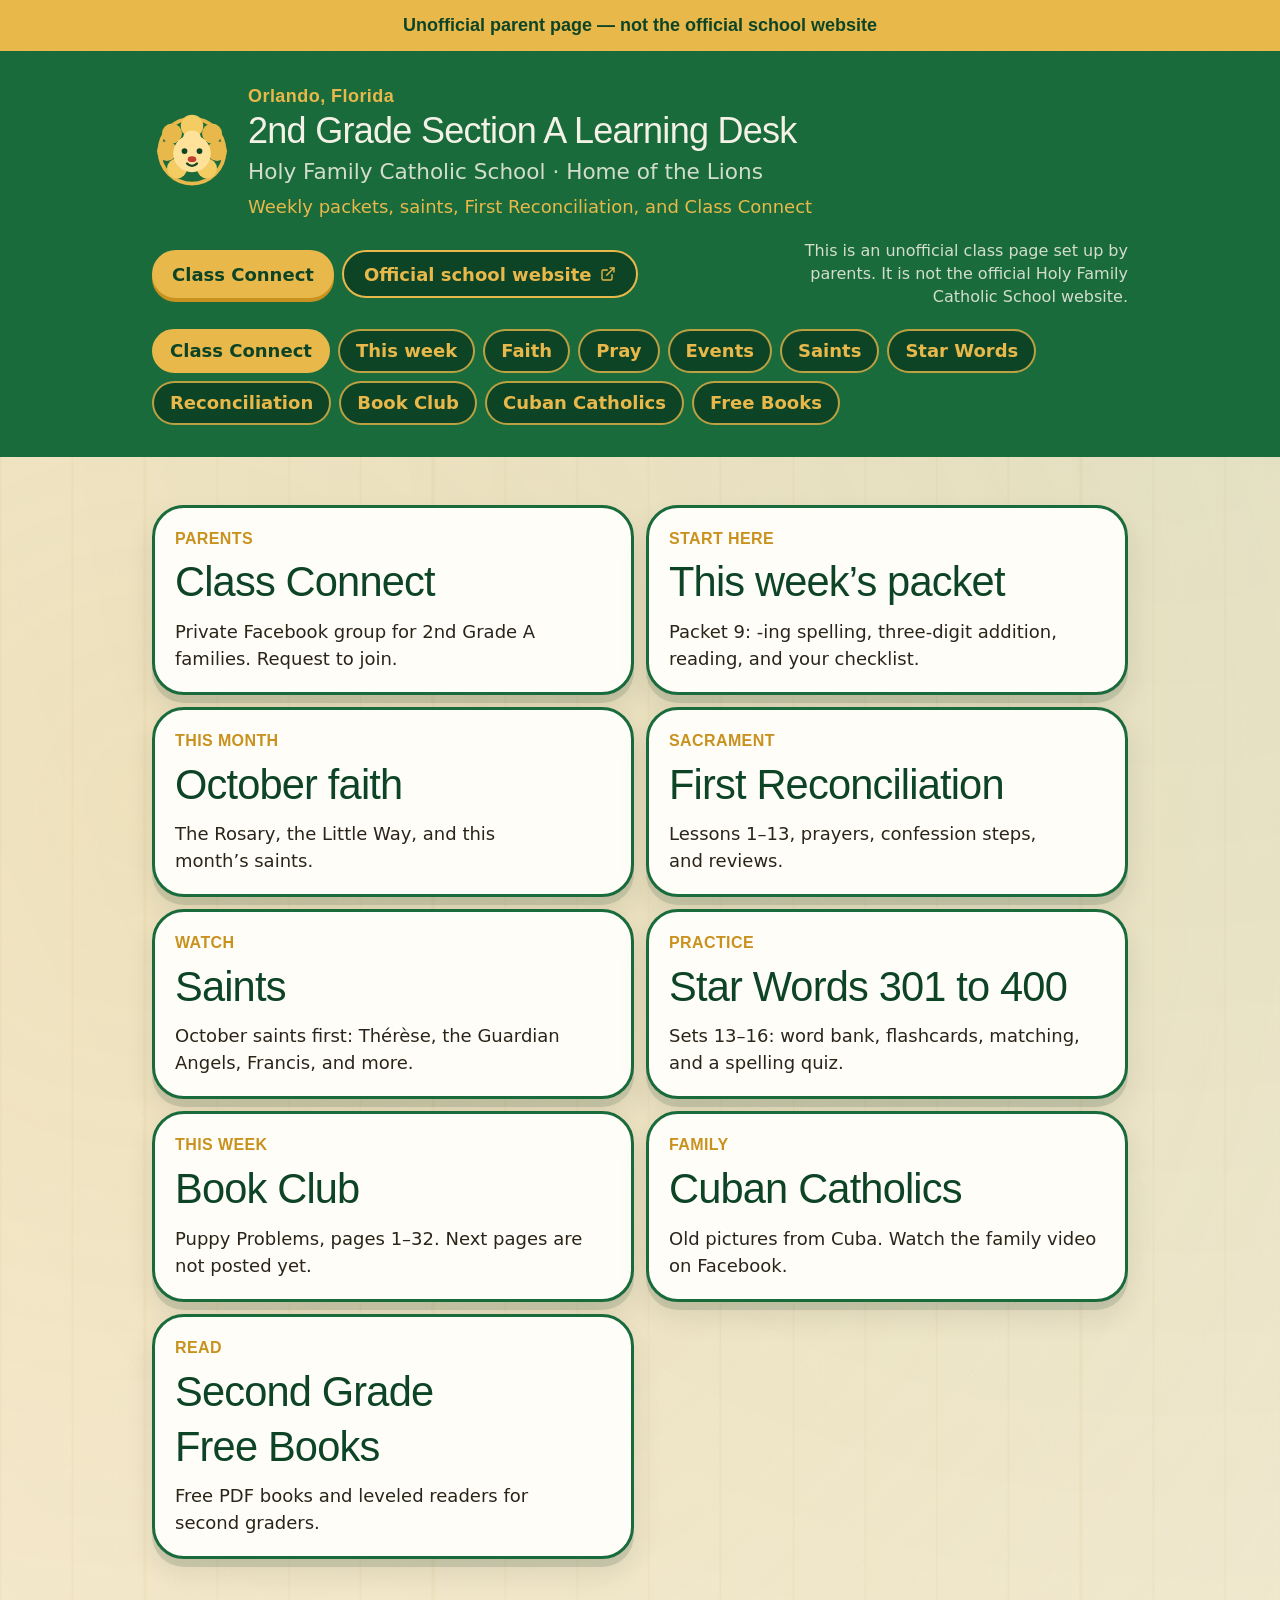
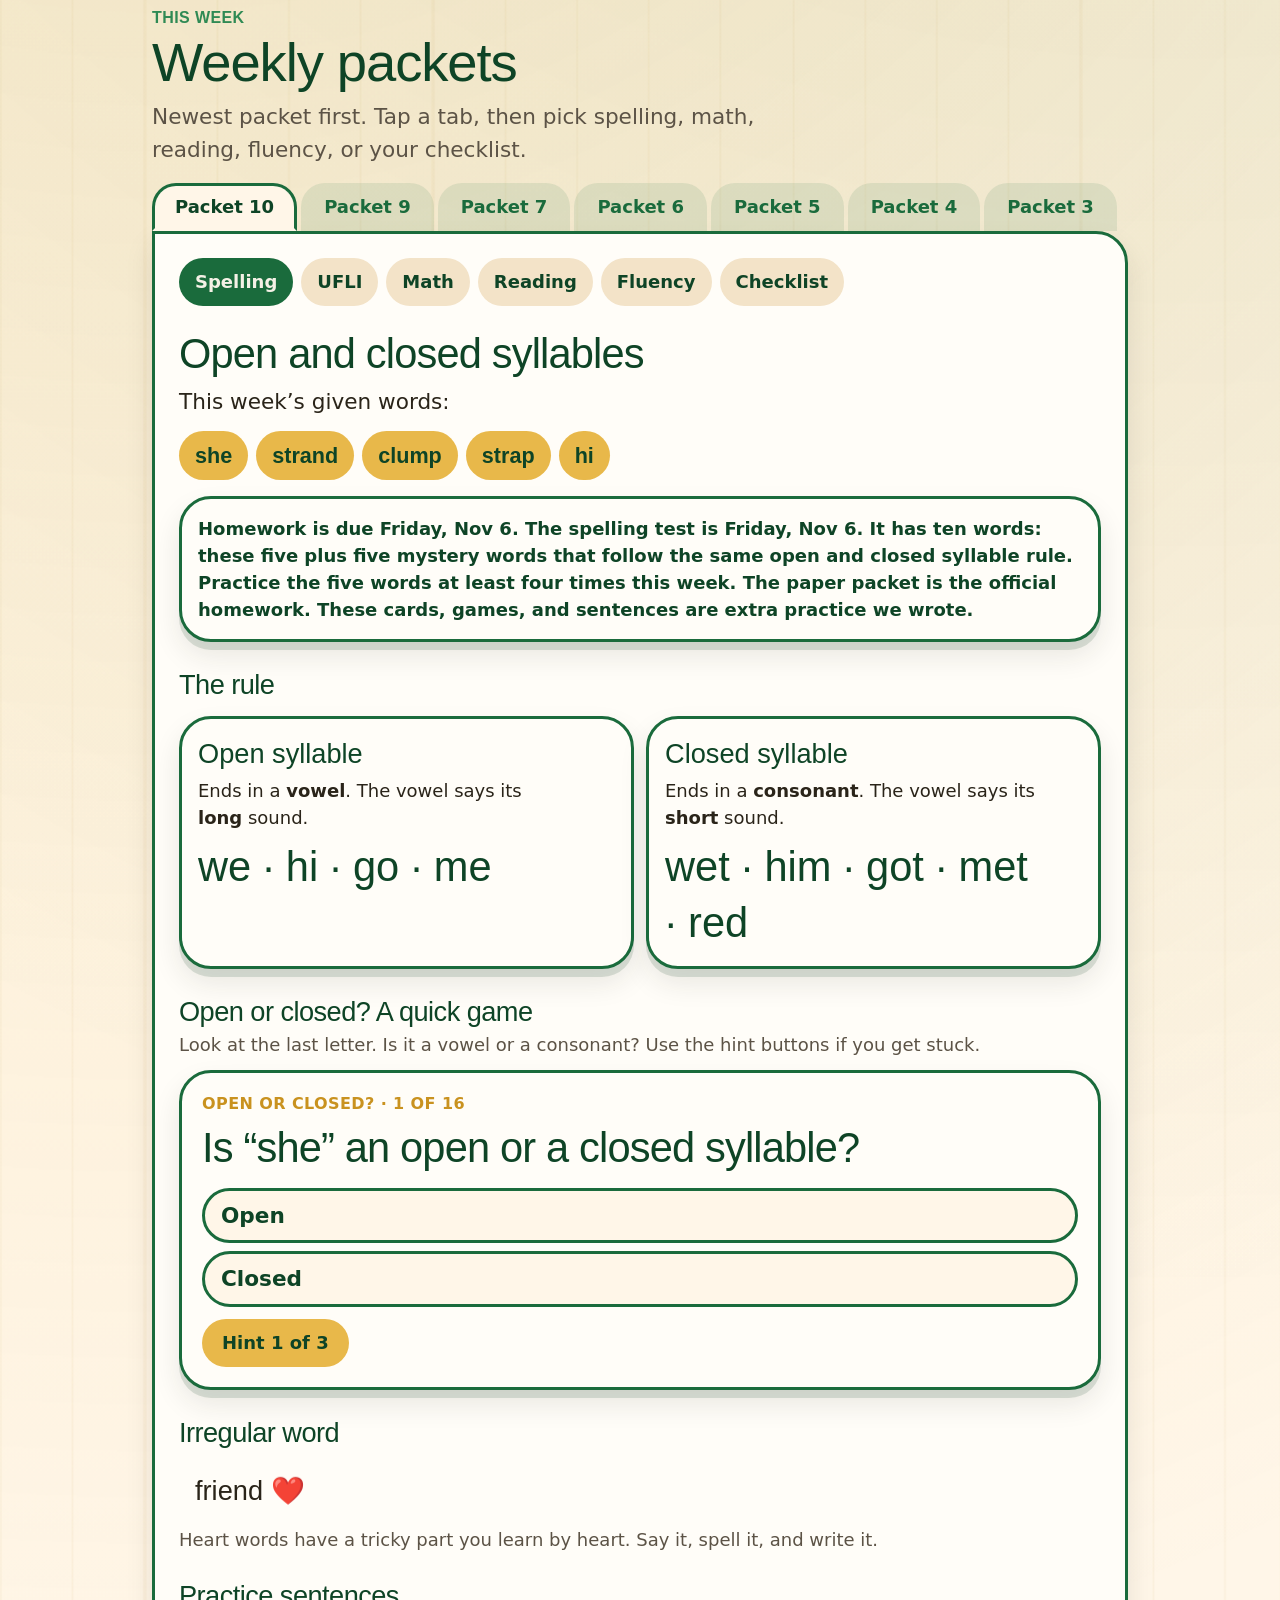
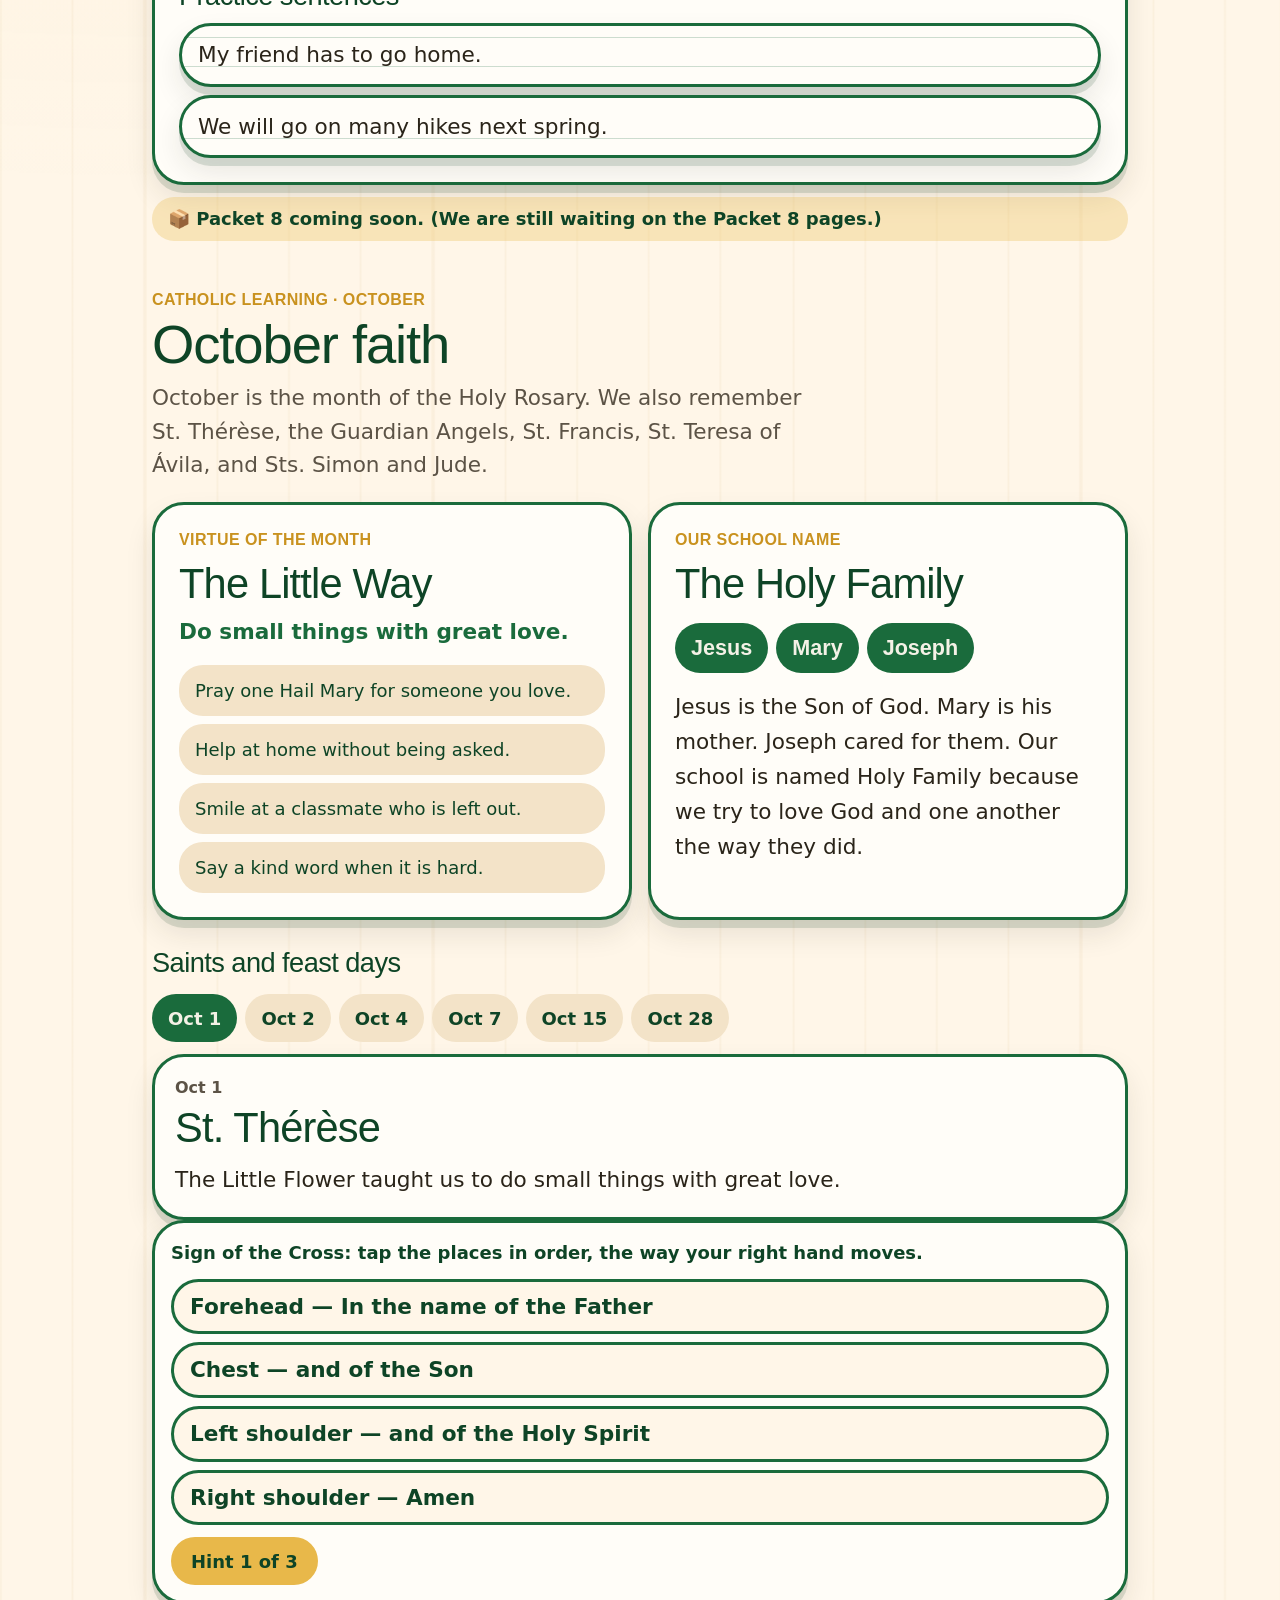
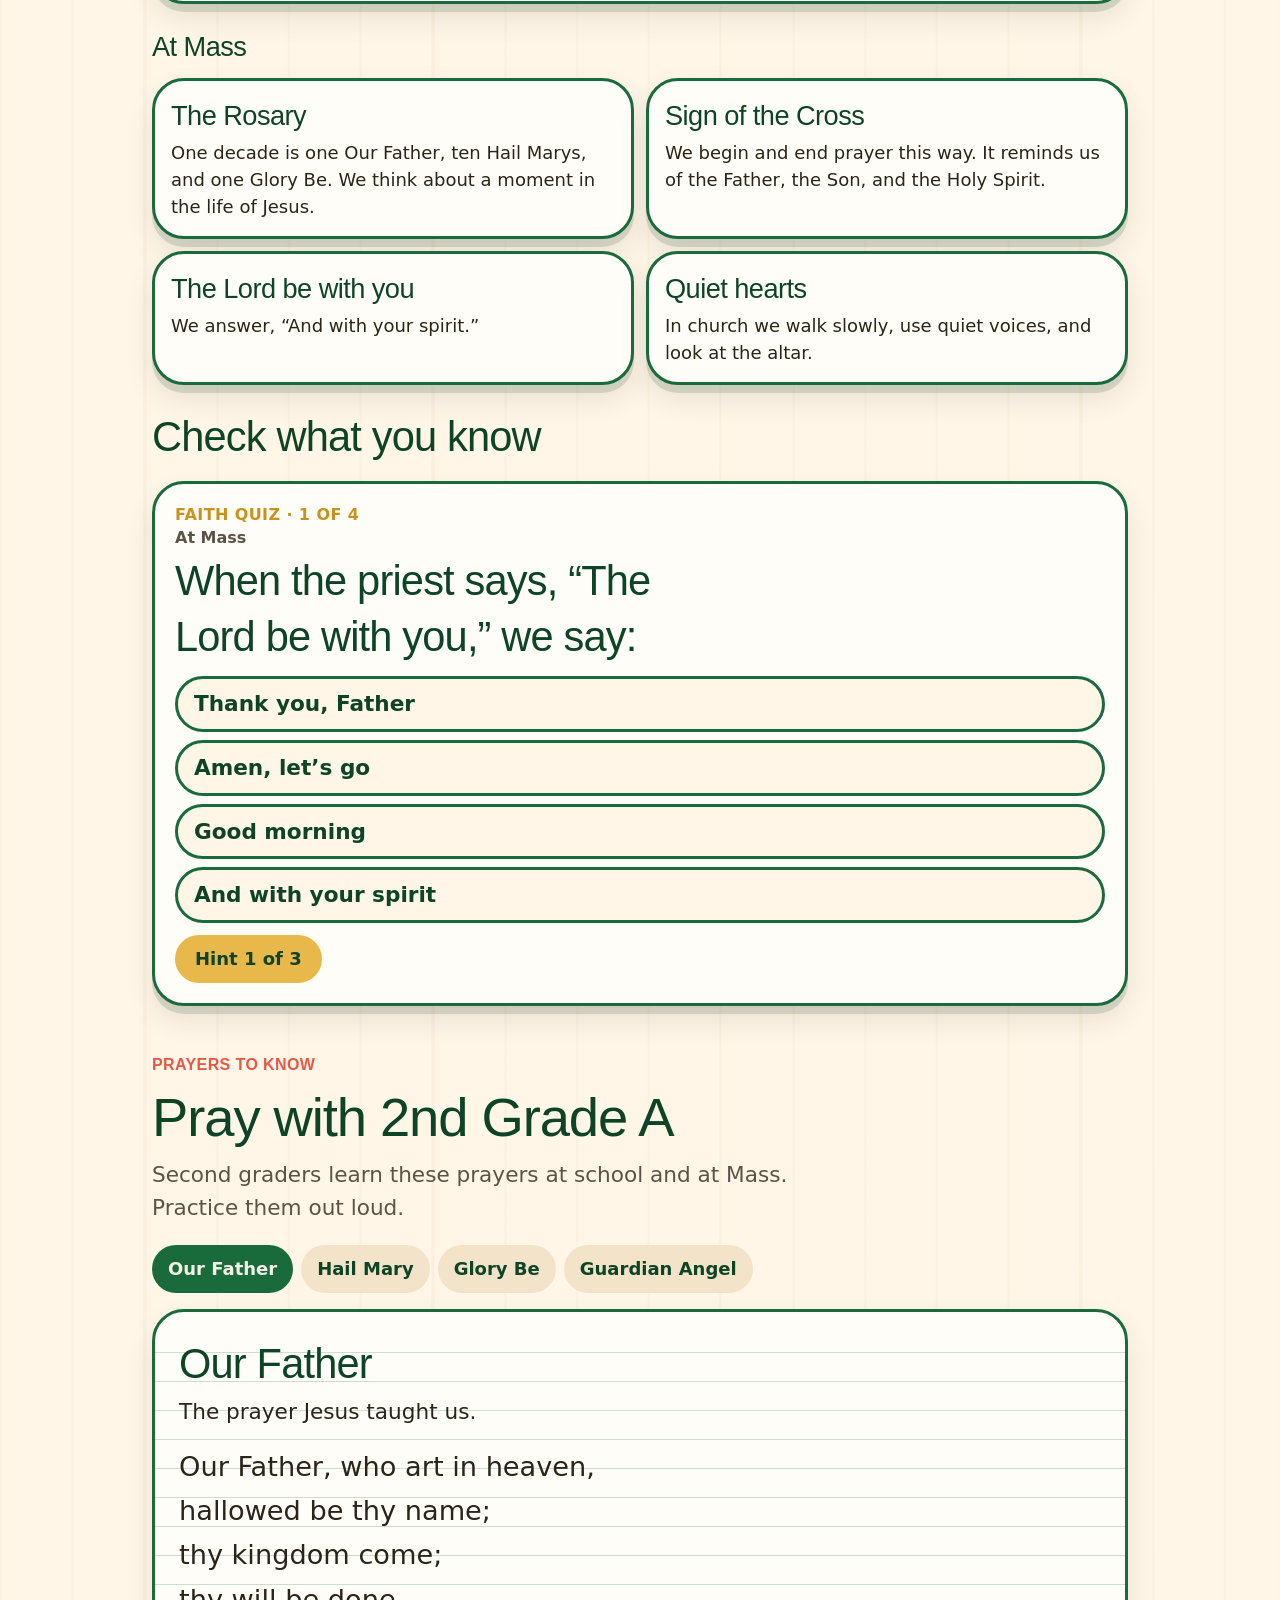
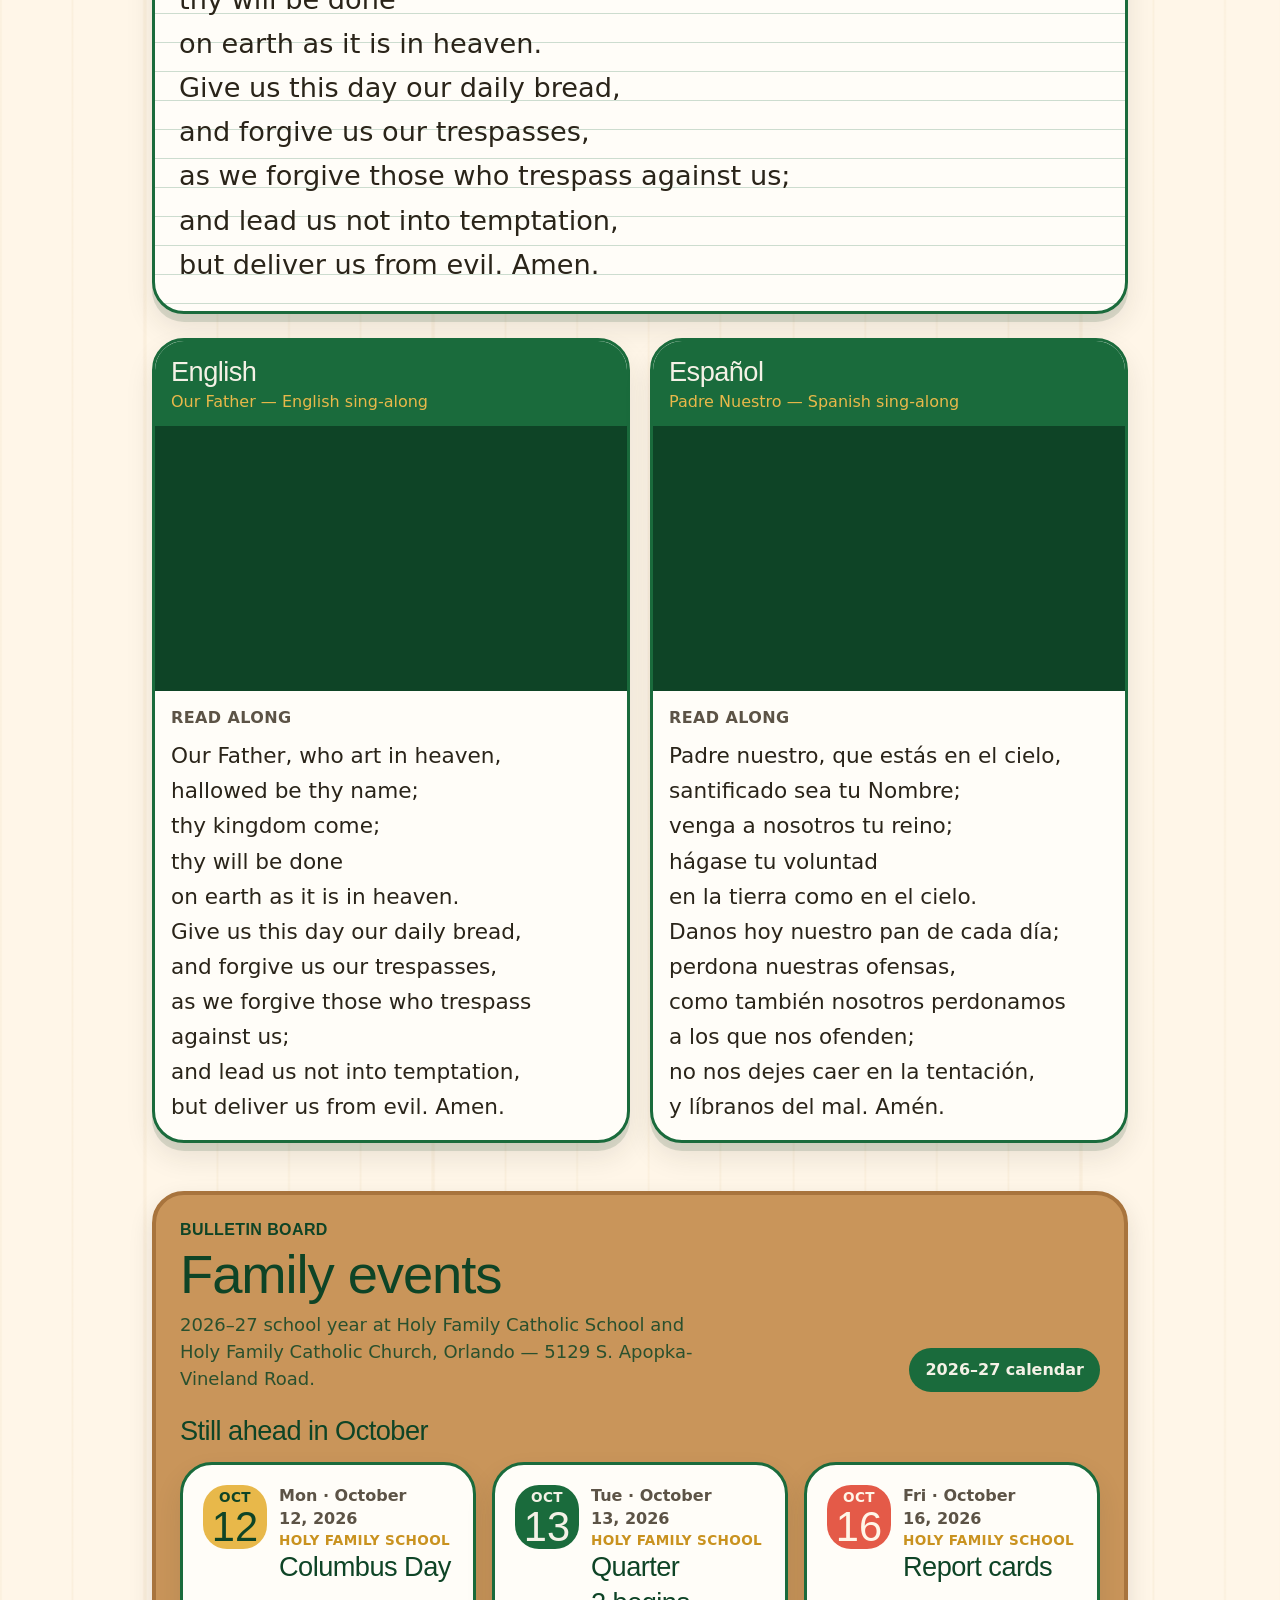
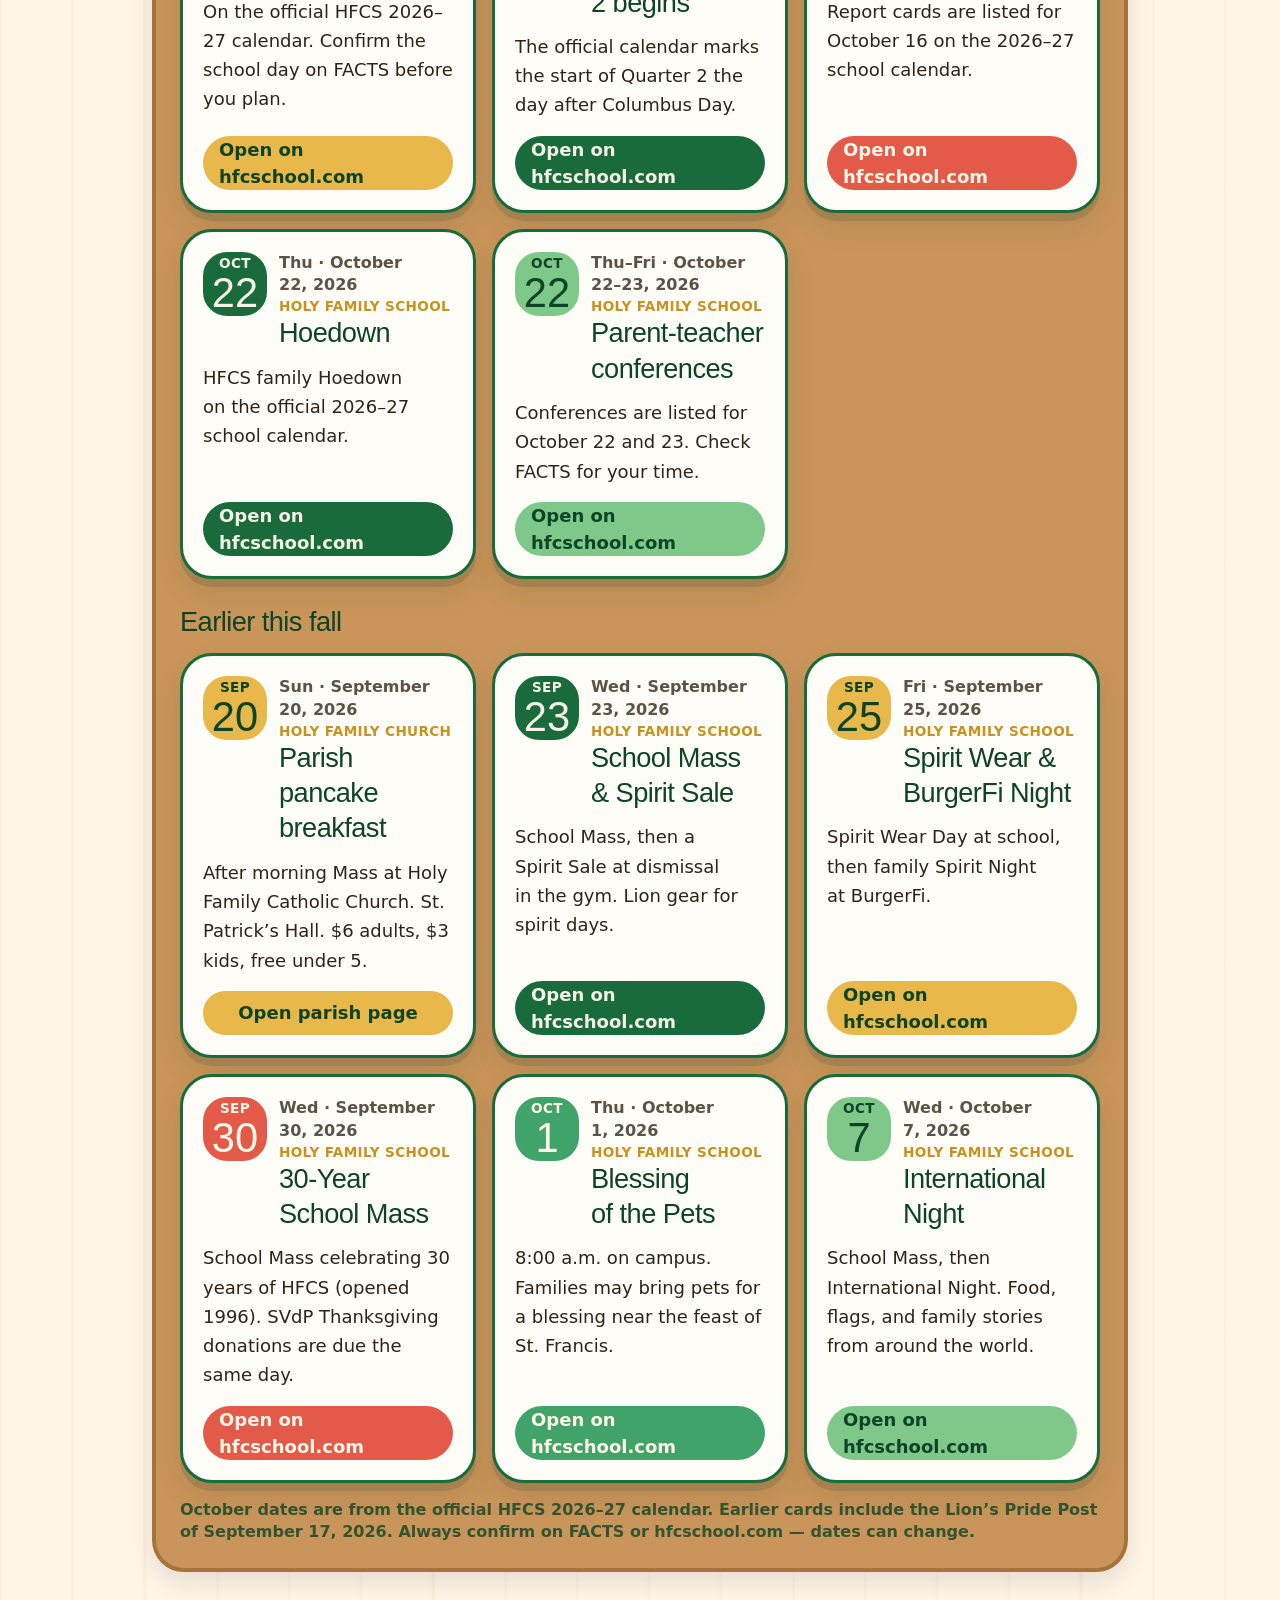
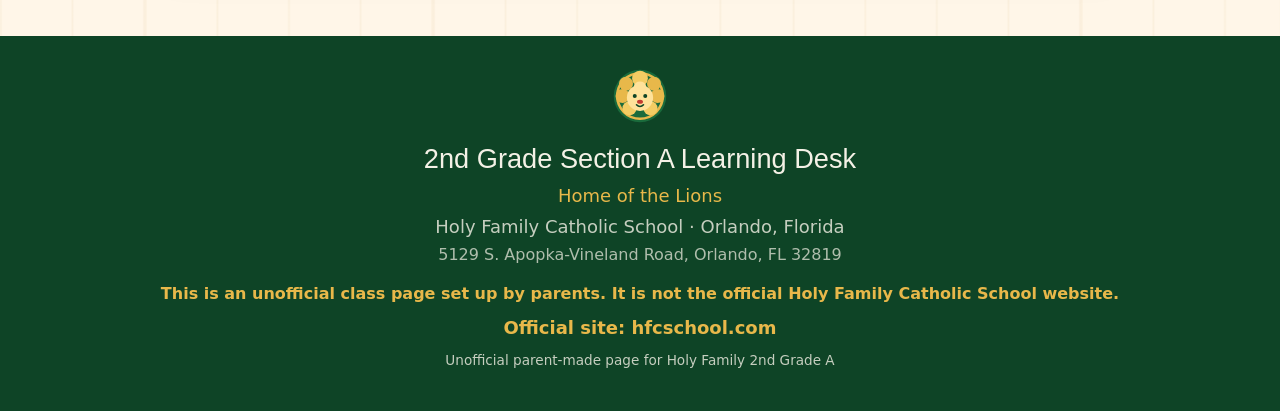
==== commit fcbf069f: "Add Packet 10 as first tab" ====
--- a/index.html
+++ b/index.html
@@ -1,6 +1,70 @@
 <!doctype html>
 
-<html class="antialiased" lang="en"><head><meta content="summary_large_image" name="twitter:card"/><meta charset="utf-8"/><meta content="width=device-width, initial-scale=1" name="viewport"/><title>HFCS 2nd Grade A</title><meta content="Unofficial parent-made learning desk for Holy Family Catholic School 2nd Grade A. Weekly packets and Catholic learning for October. Official site: hfcschool.com." name="description"/><meta content="#1A6B3C" name="theme-color"/><meta content="yes" name="apple-mobile-web-app-capable"/><meta content="Grade Two" name="apple-mobile-web-app-title"/><meta content="black" name="apple-mobile-web-app-status-bar-style"/><meta content="01a0b15f-e7f6-7f02-a93d-baf060175e0b" name="grok-project-id"/><link href="assets/styles.css" rel="stylesheet"/><link href="assets/extra.css" rel="stylesheet"/><link rel="icon" href="favicon.ico" sizes="any"/><link rel="icon" type="image/png" sizes="32x32" href="favicon-32.png"/><link rel="icon" type="image/png" sizes="16x16" href="favicon-16.png"/><link rel="icon" type="image/png" sizes="192x192" href="icon-192.png"/><link rel="icon" type="image/png" sizes="512x512" href="icon-512.png"/><link rel="apple-touch-icon" href="apple-touch-icon.png"/><meta name="apple-mobile-web-app-title" content="2nd Grade A"/><meta content="noindex" name="robots"/></head><body><!--$--><div class="min-h-dvh overflow-x-clip"><a class="bg-gold text-navy-deep sr-only focus:not-sr-only focus:absolute focus:top-3 focus:left-3 focus:z-50 focus:rounded-pill focus:px-4 focus:py-2 focus:font-extrabold" href="#homework">Skip to this week’s packet</a><header class="relative overflow-hidden bg-navy text-chalk"><div class="relative bg-gold px-4 py-3 text-center"><p class="font-display text-navy-deep text-sm font-bold sm:text-base">Unofficial parent page — not the official school website</p></div><div aria-hidden="true" class="pointer-events-none absolute inset-x-0 top-12 bottom-0 opacity-20" style="background-image:repeating-linear-gradient(0deg, transparent, transparent 27px, rgb(244 241 230 / 0.12) 28px), repeating-linear-gradient(90deg, transparent, transparent 27px, rgb(244 241 230 / 0.08) 28px)"></div><div class="relative mx-auto flex max-w-5xl flex-col gap-5 px-4 py-6 sm:px-6 sm:py-8"><div class="flex items-start gap-3 sm:items-center sm:gap-4"><svg aria-label="HFCS Lions mascot" class="size-16 shrink-0 sm:size-20" role="img" viewbox="0 0 64 64"><title>HFCS Lions mascot</title><circle cx="32" cy="32" fill="#1a6b3c" r="30"></circle><circle cx="32" cy="32" fill="none" r="26" stroke="#e8b84a" stroke-width="3"></circle><circle cx="16" cy="18" fill="#e8b84a" r="8"></circle><circle cx="32" cy="12" fill="#f3cc63" r="9"></circle><circle cx="48" cy="18" fill="#e8b84a" r="8"></circle><circle cx="12" cy="32" fill="#e8b84a" r="8"></circle><circle cx="52" cy="32" fill="#e8b84a" r="8"></circle><circle cx="20" cy="46" fill="#f3cc63" r="8"></circle><circle cx="44" cy="46" fill="#f3cc63" r="8"></circle><circle cx="32" cy="34" fill="#ffe29a" r="15"></circle><ellipse cx="32" cy="21" fill="#ffe29a" rx="7" ry="5.5"></ellipse><circle cx="26" cy="32" fill="#0e4426" r="2.3"></circle><circle cx="38" cy="32" fill="#0e4426" r="2.3"></circle><ellipse cx="32" cy="38.5" fill="#c43d32" rx="3.4" ry="2.3"></ellipse><path d="M28 42c2.4 2.6 5.6 2.6 8 0" fill="none" stroke="#0e4426" stroke-linecap="round" stroke-width="1.8"></path></svg><div class="min-w-0"><p class="font-display text-gold text-sm font-semibold tracking-wide sm:text-base">Orlando, Florida</p><h1 class="text-chalk font-display text-2xl leading-tight text-balance sm:text-4xl">2nd Grade<!-- --> <!-- -->Section A<!-- --> Learning Desk</h1><p class="mt-1 text-base text-chalk/85 sm:text-lg">Holy Family Catholic School<!-- --> · Home of the <!-- -->Lions</p><p class="mt-1 text-sm text-gold sm:text-base">Weekly packets, saints, First Reconciliation, and Class Connect</p></div></div><div class="flex flex-col gap-3 sm:flex-row sm:items-center sm:justify-between"><div class="flex flex-col gap-2 sm:flex-row sm:items-center"><a class="bg-gold text-navy-deep inline-flex min-h-12 items-center justify-center rounded-pill px-5 text-base font-extrabold shadow-[0_4px_0_#c9921f] transition-transform duration-(--motion-fast) ease-(--ease-out) hover:-translate-y-0.5 active:translate-y-0.5" href="class-connect.html">Class Connect</a><a class="inline-flex min-h-12 items-center justify-center gap-2 rounded-pill border-2 border-gold bg-navy-deep px-5 text-base font-extrabold text-gold" href="https://www.hfcschool.com/" rel="noreferrer" target="_blank">Official school website<svg aria-hidden="true" class="lucide lucide-external-link size-4" fill="none" height="24" stroke="currentColor" stroke-linecap="round" stroke-linejoin="round" stroke-width="2" viewbox="0 0 24 24" width="24" xmlns="http://www.w3.org/2000/svg"><path d="M15 3h6v6"></path><path d="M10 14 21 3"></path><path d="M18 13v6a2 2 0 0 1-2 2H5a2 2 0 0 1-2-2V8a2 2 0 0 1 2-2h6"></path></svg></a></div><p class="text-sm text-chalk/85 sm:max-w-sm sm:text-right">This is an unofficial class page set up by parents. It is not the official Holy Family Catholic School website.</p></div><nav aria-label="Page sections" class="flex flex-wrap gap-2"><a class="inline-flex min-h-11 items-center rounded-pill border-2 px-4 text-base font-bold transition-colors duration-(--motion-fast) border-gold bg-gold text-navy-deep" href="class-connect.html">Class Connect</a><a class="inline-flex min-h-11 items-center rounded-pill border-2 border-gold/80 bg-navy-deep px-4 text-base font-bold text-gold transition-colors duration-(--motion-fast) hover:bg-gold hover:text-navy-deep" href="index.html#homework">This week</a><a class="inline-flex min-h-11 items-center rounded-pill border-2 border-gold/80 bg-navy-deep px-4 text-base font-bold text-gold transition-colors duration-(--motion-fast) hover:bg-gold hover:text-navy-deep" href="index.html#faith">Faith</a><a class="inline-flex min-h-11 items-center rounded-pill border-2 border-gold/80 bg-navy-deep px-4 text-base font-bold text-gold transition-colors duration-(--motion-fast) hover:bg-gold hover:text-navy-deep" href="index.html#pray">Pray</a><a class="inline-flex min-h-11 items-center rounded-pill border-2 border-gold/80 bg-navy-deep px-4 text-base font-bold text-gold transition-colors duration-(--motion-fast) hover:bg-gold hover:text-navy-deep" href="index.html#events">Events</a><a class="inline-flex min-h-11 items-center rounded-pill border-2 px-4 text-base font-bold transition-colors duration-(--motion-fast) border-gold/80 bg-navy-deep text-gold hover:bg-gold hover:text-navy-deep" href="saints.html">Saints</a><a class="inline-flex min-h-11 items-center rounded-pill border-2 px-4 text-base font-bold transition-colors duration-(--motion-fast) border-gold/80 bg-navy-deep text-gold hover:bg-gold hover:text-navy-deep" href="star-words.html">Star Words</a><a class="inline-flex min-h-11 items-center rounded-pill border-2 px-4 text-base font-bold transition-colors duration-(--motion-fast) border-gold/80 bg-navy-deep text-gold hover:bg-gold hover:text-navy-deep" href="reconciliation.html">Reconciliation</a><a class="inline-flex min-h-11 items-center rounded-pill border-2 px-4 text-base font-bold transition-colors duration-(--motion-fast) border-gold/80 bg-navy-deep text-gold hover:bg-gold hover:text-navy-deep" href="book-club.html">Book Club</a><a class="inline-flex min-h-11 items-center rounded-pill border-2 px-4 text-base font-bold transition-colors duration-(--motion-fast) border-gold/80 bg-navy-deep text-gold hover:bg-gold hover:text-navy-deep" href="cuban-catholics.html">Cuban Catholics</a><a class="inline-flex min-h-11 items-center rounded-pill border-2 px-4 text-base font-bold transition-colors duration-(--motion-fast) border-gold/80 bg-navy-deep text-gold hover:bg-gold hover:text-navy-deep" href="books.html">Free Books</a></nav></div></header><main class="mx-auto flex w-full min-w-0 max-w-5xl flex-col gap-12 px-4 py-8 sm:px-6 sm:py-12"><div class="grid grid-cols-1 gap-3 sm:grid-cols-2"><a class="paper-card rounded-xl p-5 no-underline transition-transform duration-(--motion-fast) ease-(--ease-out) hover:-translate-y-0.5" href="class-connect.html"><p class="font-display text-gold-deep text-sm font-bold uppercase tracking-wide">Parents</p><h2 class="font-display mt-1 text-2xl text-navy-deep">Class Connect</h2><p class="text-ink mt-2 text-base">Private Facebook group for 2nd Grade A families. Request to join.</p></a><a class="paper-card rounded-xl p-5 no-underline transition-transform duration-(--motion-fast) ease-(--ease-out) hover:-translate-y-0.5" href="#homework"><p class="font-display text-gold-deep text-sm font-bold uppercase tracking-wide">Start here</p><h2 class="font-display mt-1 text-2xl text-navy-deep">This week’s packet</h2><p class="text-ink mt-2 text-base">Packet 9: -ing spelling, three-digit addition, reading, and your checklist.</p></a><a class="paper-card rounded-xl p-5 no-underline transition-transform duration-(--motion-fast) ease-(--ease-out) hover:-translate-y-0.5" href="#faith"><p class="font-display text-gold-deep text-sm font-bold uppercase tracking-wide">This month</p><h2 class="font-display mt-1 text-2xl text-navy-deep">October faith</h2><p class="text-ink mt-2 text-base">The Rosary, the Little Way, and this month’s saints.</p></a><a class="paper-card rounded-xl p-5 no-underline transition-transform duration-(--motion-fast) ease-(--ease-out) hover:-translate-y-0.5" href="reconciliation.html"><p class="font-display text-gold-deep text-sm font-bold uppercase tracking-wide">Sacrament</p><h2 class="font-display mt-1 text-2xl text-navy-deep">First Reconciliation</h2><p class="text-ink mt-2 text-base">Lessons 1–13, prayers, confession steps, and reviews.</p></a><a class="paper-card rounded-xl p-5 no-underline transition-transform duration-(--motion-fast) ease-(--ease-out) hover:-translate-y-0.5" href="saints.html"><p class="font-display text-gold-deep text-sm font-bold uppercase tracking-wide">Watch</p><h2 class="font-display mt-1 text-2xl text-navy-deep">Saints</h2><p class="text-ink mt-2 text-base">October saints first: Thérèse, the Guardian Angels, Francis, and more.</p></a><a class="paper-card rounded-xl p-5 no-underline transition-transform duration-(--motion-fast) ease-(--ease-out) hover:-translate-y-0.5" href="star-words.html"><p class="font-display text-gold-deep text-sm font-bold uppercase tracking-wide">Practice</p><h2 class="font-display mt-1 text-2xl text-navy-deep">Star Words 301 to 400</h2><p class="text-ink mt-2 text-base">Sets 13–16: word bank, flashcards, matching, and a spelling quiz.</p></a><a class="paper-card rounded-xl p-5 no-underline transition-transform duration-(--motion-fast) ease-(--ease-out) hover:-translate-y-0.5" href="book-club.html"><p class="font-display text-gold-deep text-sm font-bold uppercase tracking-wide">This week</p><h2 class="font-display mt-1 text-2xl text-navy-deep">Book Club</h2><p class="text-ink mt-2 text-base">Puppy Problems, pages 1–32. Next pages are not posted yet.</p></a><a class="paper-card rounded-xl p-5 no-underline transition-transform duration-(--motion-fast) ease-(--ease-out) hover:-translate-y-0.5" href="cuban-catholics.html"><p class="font-display text-gold-deep text-sm font-bold uppercase tracking-wide">Family</p><h2 class="font-display mt-1 text-2xl text-navy-deep">Cuban Catholics</h2><p class="text-ink mt-2 text-base">Old pictures from Cuba. Watch the family video on Facebook.</p></a><a class="paper-card rounded-xl p-5 no-underline transition-transform duration-(--motion-fast) ease-(--ease-out) hover:-translate-y-0.5" href="books.html"><p class="font-display text-gold-deep text-sm font-bold uppercase tracking-wide">Read</p><h2 class="font-display mt-1 text-2xl text-navy-deep">Second Grade Free Books</h2><p class="text-ink mt-2 text-base">Free PDF books and leveled readers for second graders.</p></a></div><section class="w-full min-w-0 scroll-mt-4" id="homework"><div class="mb-4"><p class="font-display text-sky-deep text-sm font-semibold tracking-wide uppercase">This week</p><h2 class="text-2xl sm:text-3xl">Weekly packets</h2><p class="text-ink-soft mt-1 max-w-2xl text-base sm:text-lg">Newest packet first. Tap a tab, then pick spelling, math, reading, fluency, or your checklist.</p></div><div data-tabs="" id="packets"><div class="flex w-full min-w-0 gap-1 overflow-x-auto" data-tabbar="" role="tablist"><button class="min-h-12 shrink-0 rounded-t-lg border-3 px-5 text-base font-extrabold border-transparent bg-navy/10 text-navy" data-default="" data-off="min-h-12 shrink-0 rounded-t-lg border-3 px-5 text-base font-extrabold border-transparent bg-navy/10 text-navy" data-on="min-h-12 shrink-0 rounded-t-lg border-3 px-5 text-base font-extrabold border-navy border-b-paper bg-paper text-navy-deep" data-tab="9" role="tab" type="button">Packet 9</button><button class="min-h-12 shrink-0 rounded-t-lg border-3 px-5 text-base font-extrabold border-transparent bg-navy/10 text-navy" data-off="min-h-12 shrink-0 rounded-t-lg border-3 px-5 text-base font-extrabold border-transparent bg-navy/10 text-navy" data-on="min-h-12 shrink-0 rounded-t-lg border-3 px-5 text-base font-extrabold border-navy border-b-paper bg-paper text-navy-deep" data-tab="7" role="tab" type="button">Packet 7</button><button class="min-h-12 shrink-0 rounded-t-lg border-3 px-5 text-base font-extrabold border-transparent bg-navy/10 text-navy" data-off="min-h-12 shrink-0 rounded-t-lg border-3 px-5 text-base font-extrabold border-transparent bg-navy/10 text-navy" data-on="min-h-12 shrink-0 rounded-t-lg border-3 px-5 text-base font-extrabold border-navy border-b-paper bg-paper text-navy-deep" data-tab="6" role="tab" type="button">Packet 6</button><button class="min-h-12 shrink-0 rounded-t-lg border-3 px-5 text-base font-extrabold border-transparent bg-navy/10 text-navy" data-off="min-h-12 shrink-0 rounded-t-lg border-3 px-5 text-base font-extrabold border-transparent bg-navy/10 text-navy" data-on="min-h-12 shrink-0 rounded-t-lg border-3 px-5 text-base font-extrabold border-navy border-b-paper bg-paper text-navy-deep" data-tab="5" role="tab" type="button">Packet 5</button><button class="min-h-12 shrink-0 rounded-t-lg border-3 px-5 text-base font-extrabold border-transparent bg-navy/10 text-navy" data-off="min-h-12 shrink-0 rounded-t-lg border-3 px-5 text-base font-extrabold border-transparent bg-navy/10 text-navy" data-on="min-h-12 shrink-0 rounded-t-lg border-3 px-5 text-base font-extrabold border-navy border-b-paper bg-paper text-navy-deep" data-tab="4" role="tab" type="button">Packet 4</button><button class="min-h-12 shrink-0 rounded-t-lg border-3 px-5 text-base font-extrabold border-transparent bg-navy/10 text-navy" data-off="min-h-12 shrink-0 rounded-t-lg border-3 px-5 text-base font-extrabold border-transparent bg-navy/10 text-navy" data-on="min-h-12 shrink-0 rounded-t-lg border-3 px-5 text-base font-extrabold border-navy border-b-paper bg-paper text-navy-deep" data-tab="3" role="tab" type="button">Packet 3</button></div><div data-pane="9" role="tabpanel"><div class="paper-card rounded-xl rounded-tl-none p-4 sm:p-6" id="p9-panel">
+<html class="antialiased" lang="en"><head><meta content="summary_large_image" name="twitter:card"/><meta charset="utf-8"/><meta content="width=device-width, initial-scale=1" name="viewport"/><title>HFCS 2nd Grade A</title><meta content="Unofficial parent-made learning desk for Holy Family Catholic School 2nd Grade A. Weekly packets and Catholic learning for October. Official site: hfcschool.com." name="description"/><meta content="#1A6B3C" name="theme-color"/><meta content="yes" name="apple-mobile-web-app-capable"/><meta content="Grade Two" name="apple-mobile-web-app-title"/><meta content="black" name="apple-mobile-web-app-status-bar-style"/><meta content="01a0b15f-e7f6-7f02-a93d-baf060175e0b" name="grok-project-id"/><link href="assets/styles.css" rel="stylesheet"/><link href="assets/extra.css" rel="stylesheet"/><link rel="icon" href="favicon.ico" sizes="any"/><link rel="icon" type="image/png" sizes="32x32" href="favicon-32.png"/><link rel="icon" type="image/png" sizes="16x16" href="favicon-16.png"/><link rel="icon" type="image/png" sizes="192x192" href="icon-192.png"/><link rel="icon" type="image/png" sizes="512x512" href="icon-512.png"/><link rel="apple-touch-icon" href="apple-touch-icon.png"/><meta name="apple-mobile-web-app-title" content="2nd Grade A"/><meta content="noindex" name="robots"/></head><body><!--$--><div class="min-h-dvh overflow-x-clip"><a class="bg-gold text-navy-deep sr-only focus:not-sr-only focus:absolute focus:top-3 focus:left-3 focus:z-50 focus:rounded-pill focus:px-4 focus:py-2 focus:font-extrabold" href="#homework">Skip to this week’s packet</a><header class="relative overflow-hidden bg-navy text-chalk"><div class="relative bg-gold px-4 py-3 text-center"><p class="font-display text-navy-deep text-sm font-bold sm:text-base">Unofficial parent page — not the official school website</p></div><div aria-hidden="true" class="pointer-events-none absolute inset-x-0 top-12 bottom-0 opacity-20" style="background-image:repeating-linear-gradient(0deg, transparent, transparent 27px, rgb(244 241 230 / 0.12) 28px), repeating-linear-gradient(90deg, transparent, transparent 27px, rgb(244 241 230 / 0.08) 28px)"></div><div class="relative mx-auto flex max-w-5xl flex-col gap-5 px-4 py-6 sm:px-6 sm:py-8"><div class="flex items-start gap-3 sm:items-center sm:gap-4"><svg aria-label="HFCS Lions mascot" class="size-16 shrink-0 sm:size-20" role="img" viewbox="0 0 64 64"><title>HFCS Lions mascot</title><circle cx="32" cy="32" fill="#1a6b3c" r="30"></circle><circle cx="32" cy="32" fill="none" r="26" stroke="#e8b84a" stroke-width="3"></circle><circle cx="16" cy="18" fill="#e8b84a" r="8"></circle><circle cx="32" cy="12" fill="#f3cc63" r="9"></circle><circle cx="48" cy="18" fill="#e8b84a" r="8"></circle><circle cx="12" cy="32" fill="#e8b84a" r="8"></circle><circle cx="52" cy="32" fill="#e8b84a" r="8"></circle><circle cx="20" cy="46" fill="#f3cc63" r="8"></circle><circle cx="44" cy="46" fill="#f3cc63" r="8"></circle><circle cx="32" cy="34" fill="#ffe29a" r="15"></circle><ellipse cx="32" cy="21" fill="#ffe29a" rx="7" ry="5.5"></ellipse><circle cx="26" cy="32" fill="#0e4426" r="2.3"></circle><circle cx="38" cy="32" fill="#0e4426" r="2.3"></circle><ellipse cx="32" cy="38.5" fill="#c43d32" rx="3.4" ry="2.3"></ellipse><path d="M28 42c2.4 2.6 5.6 2.6 8 0" fill="none" stroke="#0e4426" stroke-linecap="round" stroke-width="1.8"></path></svg><div class="min-w-0"><p class="font-display text-gold text-sm font-semibold tracking-wide sm:text-base">Orlando, Florida</p><h1 class="text-chalk font-display text-2xl leading-tight text-balance sm:text-4xl">2nd Grade<!-- --> <!-- -->Section A<!-- --> Learning Desk</h1><p class="mt-1 text-base text-chalk/85 sm:text-lg">Holy Family Catholic School<!-- --> · Home of the <!-- -->Lions</p><p class="mt-1 text-sm text-gold sm:text-base">Weekly packets, saints, First Reconciliation, and Class Connect</p></div></div><div class="flex flex-col gap-3 sm:flex-row sm:items-center sm:justify-between"><div class="flex flex-col gap-2 sm:flex-row sm:items-center"><a class="bg-gold text-navy-deep inline-flex min-h-12 items-center justify-center rounded-pill px-5 text-base font-extrabold shadow-[0_4px_0_#c9921f] transition-transform duration-(--motion-fast) ease-(--ease-out) hover:-translate-y-0.5 active:translate-y-0.5" href="class-connect.html">Class Connect</a><a class="inline-flex min-h-12 items-center justify-center gap-2 rounded-pill border-2 border-gold bg-navy-deep px-5 text-base font-extrabold text-gold" href="https://www.hfcschool.com/" rel="noreferrer" target="_blank">Official school website<svg aria-hidden="true" class="lucide lucide-external-link size-4" fill="none" height="24" stroke="currentColor" stroke-linecap="round" stroke-linejoin="round" stroke-width="2" viewbox="0 0 24 24" width="24" xmlns="http://www.w3.org/2000/svg"><path d="M15 3h6v6"></path><path d="M10 14 21 3"></path><path d="M18 13v6a2 2 0 0 1-2 2H5a2 2 0 0 1-2-2V8a2 2 0 0 1 2-2h6"></path></svg></a></div><p class="text-sm text-chalk/85 sm:max-w-sm sm:text-right">This is an unofficial class page set up by parents. It is not the official Holy Family Catholic School website.</p></div><nav aria-label="Page sections" class="flex flex-wrap gap-2"><a class="inline-flex min-h-11 items-center rounded-pill border-2 px-4 text-base font-bold transition-colors duration-(--motion-fast) border-gold bg-gold text-navy-deep" href="class-connect.html">Class Connect</a><a class="inline-flex min-h-11 items-center rounded-pill border-2 border-gold/80 bg-navy-deep px-4 text-base font-bold text-gold transition-colors duration-(--motion-fast) hover:bg-gold hover:text-navy-deep" href="index.html#homework">This week</a><a class="inline-flex min-h-11 items-center rounded-pill border-2 border-gold/80 bg-navy-deep px-4 text-base font-bold text-gold transition-colors duration-(--motion-fast) hover:bg-gold hover:text-navy-deep" href="index.html#faith">Faith</a><a class="inline-flex min-h-11 items-center rounded-pill border-2 border-gold/80 bg-navy-deep px-4 text-base font-bold text-gold transition-colors duration-(--motion-fast) hover:bg-gold hover:text-navy-deep" href="index.html#pray">Pray</a><a class="inline-flex min-h-11 items-center rounded-pill border-2 border-gold/80 bg-navy-deep px-4 text-base font-bold text-gold transition-colors duration-(--motion-fast) hover:bg-gold hover:text-navy-deep" href="index.html#events">Events</a><a class="inline-flex min-h-11 items-center rounded-pill border-2 px-4 text-base font-bold transition-colors duration-(--motion-fast) border-gold/80 bg-navy-deep text-gold hover:bg-gold hover:text-navy-deep" href="saints.html">Saints</a><a class="inline-flex min-h-11 items-center rounded-pill border-2 px-4 text-base font-bold transition-colors duration-(--motion-fast) border-gold/80 bg-navy-deep text-gold hover:bg-gold hover:text-navy-deep" href="star-words.html">Star Words</a><a class="inline-flex min-h-11 items-center rounded-pill border-2 px-4 text-base font-bold transition-colors duration-(--motion-fast) border-gold/80 bg-navy-deep text-gold hover:bg-gold hover:text-navy-deep" href="reconciliation.html">Reconciliation</a><a class="inline-flex min-h-11 items-center rounded-pill border-2 px-4 text-base font-bold transition-colors duration-(--motion-fast) border-gold/80 bg-navy-deep text-gold hover:bg-gold hover:text-navy-deep" href="book-club.html">Book Club</a><a class="inline-flex min-h-11 items-center rounded-pill border-2 px-4 text-base font-bold transition-colors duration-(--motion-fast) border-gold/80 bg-navy-deep text-gold hover:bg-gold hover:text-navy-deep" href="cuban-catholics.html">Cuban Catholics</a><a class="inline-flex min-h-11 items-center rounded-pill border-2 px-4 text-base font-bold transition-colors duration-(--motion-fast) border-gold/80 bg-navy-deep text-gold hover:bg-gold hover:text-navy-deep" href="books.html">Free Books</a></nav></div></header><main class="mx-auto flex w-full min-w-0 max-w-5xl flex-col gap-12 px-4 py-8 sm:px-6 sm:py-12"><div class="grid grid-cols-1 gap-3 sm:grid-cols-2"><a class="paper-card rounded-xl p-5 no-underline transition-transform duration-(--motion-fast) ease-(--ease-out) hover:-translate-y-0.5" href="class-connect.html"><p class="font-display text-gold-deep text-sm font-bold uppercase tracking-wide">Parents</p><h2 class="font-display mt-1 text-2xl text-navy-deep">Class Connect</h2><p class="text-ink mt-2 text-base">Private Facebook group for 2nd Grade A families. Request to join.</p></a><a class="paper-card rounded-xl p-5 no-underline transition-transform duration-(--motion-fast) ease-(--ease-out) hover:-translate-y-0.5" href="#homework"><p class="font-display text-gold-deep text-sm font-bold uppercase tracking-wide">Start here</p><h2 class="font-display mt-1 text-2xl text-navy-deep">This week’s packet</h2><p class="text-ink mt-2 text-base">Packet 9: -ing spelling, three-digit addition, reading, and your checklist.</p></a><a class="paper-card rounded-xl p-5 no-underline transition-transform duration-(--motion-fast) ease-(--ease-out) hover:-translate-y-0.5" href="#faith"><p class="font-display text-gold-deep text-sm font-bold uppercase tracking-wide">This month</p><h2 class="font-display mt-1 text-2xl text-navy-deep">October faith</h2><p class="text-ink mt-2 text-base">The Rosary, the Little Way, and this month’s saints.</p></a><a class="paper-card rounded-xl p-5 no-underline transition-transform duration-(--motion-fast) ease-(--ease-out) hover:-translate-y-0.5" href="reconciliation.html"><p class="font-display text-gold-deep text-sm font-bold uppercase tracking-wide">Sacrament</p><h2 class="font-display mt-1 text-2xl text-navy-deep">First Reconciliation</h2><p class="text-ink mt-2 text-base">Lessons 1–13, prayers, confession steps, and reviews.</p></a><a class="paper-card rounded-xl p-5 no-underline transition-transform duration-(--motion-fast) ease-(--ease-out) hover:-translate-y-0.5" href="saints.html"><p class="font-display text-gold-deep text-sm font-bold uppercase tracking-wide">Watch</p><h2 class="font-display mt-1 text-2xl text-navy-deep">Saints</h2><p class="text-ink mt-2 text-base">October saints first: Thérèse, the Guardian Angels, Francis, and more.</p></a><a class="paper-card rounded-xl p-5 no-underline transition-transform duration-(--motion-fast) ease-(--ease-out) hover:-translate-y-0.5" href="star-words.html"><p class="font-display text-gold-deep text-sm font-bold uppercase tracking-wide">Practice</p><h2 class="font-display mt-1 text-2xl text-navy-deep">Star Words 301 to 400</h2><p class="text-ink mt-2 text-base">Sets 13–16: word bank, flashcards, matching, and a spelling quiz.</p></a><a class="paper-card rounded-xl p-5 no-underline transition-transform duration-(--motion-fast) ease-(--ease-out) hover:-translate-y-0.5" href="book-club.html"><p class="font-display text-gold-deep text-sm font-bold uppercase tracking-wide">This week</p><h2 class="font-display mt-1 text-2xl text-navy-deep">Book Club</h2><p class="text-ink mt-2 text-base">Puppy Problems, pages 1–32. Next pages are not posted yet.</p></a><a class="paper-card rounded-xl p-5 no-underline transition-transform duration-(--motion-fast) ease-(--ease-out) hover:-translate-y-0.5" href="cuban-catholics.html"><p class="font-display text-gold-deep text-sm font-bold uppercase tracking-wide">Family</p><h2 class="font-display mt-1 text-2xl text-navy-deep">Cuban Catholics</h2><p class="text-ink mt-2 text-base">Old pictures from Cuba. Watch the family video on Facebook.</p></a><a class="paper-card rounded-xl p-5 no-underline transition-transform duration-(--motion-fast) ease-(--ease-out) hover:-translate-y-0.5" href="books.html"><p class="font-display text-gold-deep text-sm font-bold uppercase tracking-wide">Read</p><h2 class="font-display mt-1 text-2xl text-navy-deep">Second Grade Free Books</h2><p class="text-ink mt-2 text-base">Free PDF books and leveled readers for second graders.</p></a></div><section class="w-full min-w-0 scroll-mt-4" id="homework"><div class="mb-4"><p class="font-display text-sky-deep text-sm font-semibold tracking-wide uppercase">This week</p><h2 class="text-2xl sm:text-3xl">Weekly packets</h2><p class="text-ink-soft mt-1 max-w-2xl text-base sm:text-lg">Newest packet first. Tap a tab, then pick spelling, math, reading, fluency, or your checklist.</p></div><div data-tabs="" id="packets"><div class="flex w-full min-w-0 gap-1 overflow-x-auto" data-tabbar="" role="tablist"><button class="min-h-12 shrink-0 rounded-t-lg border-3 px-5 text-base font-extrabold border-transparent bg-navy/10 text-navy" data-default="" data-off="min-h-12 shrink-0 rounded-t-lg border-3 px-5 text-base font-extrabold border-transparent bg-navy/10 text-navy" data-on="min-h-12 shrink-0 rounded-t-lg border-3 px-5 text-base font-extrabold border-navy border-b-paper bg-paper text-navy-deep" data-tab="10" role="tab" type="button">Packet 10</button><button class="min-h-12 shrink-0 rounded-t-lg border-3 px-5 text-base font-extrabold border-transparent bg-navy/10 text-navy" data-off="min-h-12 shrink-0 rounded-t-lg border-3 px-5 text-base font-extrabold border-transparent bg-navy/10 text-navy" data-on="min-h-12 shrink-0 rounded-t-lg border-3 px-5 text-base font-extrabold border-navy border-b-paper bg-paper text-navy-deep" data-tab="9" role="tab" type="button">Packet 9</button><button class="min-h-12 shrink-0 rounded-t-lg border-3 px-5 text-base font-extrabold border-transparent bg-navy/10 text-navy" data-off="min-h-12 shrink-0 rounded-t-lg border-3 px-5 text-base font-extrabold border-transparent bg-navy/10 text-navy" data-on="min-h-12 shrink-0 rounded-t-lg border-3 px-5 text-base font-extrabold border-navy border-b-paper bg-paper text-navy-deep" data-tab="7" role="tab" type="button">Packet 7</button><button class="min-h-12 shrink-0 rounded-t-lg border-3 px-5 text-base font-extrabold border-transparent bg-navy/10 text-navy" data-off="min-h-12 shrink-0 rounded-t-lg border-3 px-5 text-base font-extrabold border-transparent bg-navy/10 text-navy" data-on="min-h-12 shrink-0 rounded-t-lg border-3 px-5 text-base font-extrabold border-navy border-b-paper bg-paper text-navy-deep" data-tab="6" role="tab" type="button">Packet 6</button><button class="min-h-12 shrink-0 rounded-t-lg border-3 px-5 text-base font-extrabold border-transparent bg-navy/10 text-navy" data-off="min-h-12 shrink-0 rounded-t-lg border-3 px-5 text-base font-extrabold border-transparent bg-navy/10 text-navy" data-on="min-h-12 shrink-0 rounded-t-lg border-3 px-5 text-base font-extrabold border-navy border-b-paper bg-paper text-navy-deep" data-tab="5" role="tab" type="button">Packet 5</button><button class="min-h-12 shrink-0 rounded-t-lg border-3 px-5 text-base font-extrabold border-transparent bg-navy/10 text-navy" data-off="min-h-12 shrink-0 rounded-t-lg border-3 px-5 text-base font-extrabold border-transparent bg-navy/10 text-navy" data-on="min-h-12 shrink-0 rounded-t-lg border-3 px-5 text-base font-extrabold border-navy border-b-paper bg-paper text-navy-deep" data-tab="4" role="tab" type="button">Packet 4</button><button class="min-h-12 shrink-0 rounded-t-lg border-3 px-5 text-base font-extrabold border-transparent bg-navy/10 text-navy" data-off="min-h-12 shrink-0 rounded-t-lg border-3 px-5 text-base font-extrabold border-transparent bg-navy/10 text-navy" data-on="min-h-12 shrink-0 rounded-t-lg border-3 px-5 text-base font-extrabold border-navy border-b-paper bg-paper text-navy-deep" data-tab="3" role="tab" type="button">Packet 3</button></div><div data-pane="10" role="tabpanel"><div class="paper-card rounded-xl rounded-tl-none p-4 sm:p-6" id="p10-panel">
+<div class="mb-5 flex w-full min-w-0 flex-wrap gap-2" id="p10-subtabs">
+<button class="min-h-12 shrink-0 rounded-pill px-4 text-base font-extrabold bg-navy text-chalk" data-p10tab="spelling" type="button">Spelling</button><button class="min-h-12 shrink-0 rounded-pill px-4 text-base font-extrabold bg-paper-deep text-navy-deep" data-p10tab="ufli" type="button">UFLI</button><button class="min-h-12 shrink-0 rounded-pill px-4 text-base font-extrabold bg-paper-deep text-navy-deep" data-p10tab="math" type="button">Math</button><button class="min-h-12 shrink-0 rounded-pill px-4 text-base font-extrabold bg-paper-deep text-navy-deep" data-p10tab="reading" type="button">Reading</button><button class="min-h-12 shrink-0 rounded-pill px-4 text-base font-extrabold bg-paper-deep text-navy-deep" data-p10tab="fluency" type="button">Fluency</button><button class="min-h-12 shrink-0 rounded-pill px-4 text-base font-extrabold bg-paper-deep text-navy-deep" data-p10tab="checklist" type="button">Checklist</button>
+</div>
+<div class="flex flex-col gap-6" data-p10pane="spelling">
+<div><h3 class="font-display text-2xl text-navy-deep">Open and closed syllables</h3><p class="text-ink mt-1 text-base sm:text-lg">This week’s given words:</p><ul class="mt-3 flex flex-wrap gap-2"><li class="font-display bg-gold text-navy-deep rounded-pill px-4 py-2 text-lg font-bold">she</li><li class="font-display bg-gold text-navy-deep rounded-pill px-4 py-2 text-lg font-bold">strand</li><li class="font-display bg-gold text-navy-deep rounded-pill px-4 py-2 text-lg font-bold">clump</li><li class="font-display bg-gold text-navy-deep rounded-pill px-4 py-2 text-lg font-bold">strap</li><li class="font-display bg-gold text-navy-deep rounded-pill px-4 py-2 text-lg font-bold">hi</li></ul>
+<p class="paper-card mt-4 rounded-xl border-gold bg-gold/20 p-4 text-base font-bold text-navy-deep">Homework is due Friday, Nov 6. The spelling test is Friday, Nov 6. It has ten words: these five plus five mystery words that follow the same open and closed syllable rule. Practice the five words at least four times this week. The paper packet is the official homework. These cards, games, and sentences are extra practice we wrote.</p></div>
+<div><h3 class="font-display text-xl text-navy-deep">The rule</h3><div class="mt-3 grid gap-3 sm:grid-cols-2">
+<div class="paper-card rounded-xl border-gold bg-gold/20 p-4"><p class="font-display text-xl text-navy-deep">Open syllable</p><p class="text-ink mt-1 text-base">Ends in a <b>vowel</b>. The vowel says its <b>long</b> sound.</p><p class="font-display mt-2 text-2xl text-navy-deep">we · hi · go · me</p></div>
+<div class="paper-card rounded-xl p-4"><p class="font-display text-xl text-navy-deep">Closed syllable</p><p class="text-ink mt-1 text-base">Ends in a <b>consonant</b>. The vowel says its <b>short</b> sound.</p><p class="font-display mt-2 text-2xl text-navy-deep">wet · him · got · met · red</p></div></div></div>
+<div><h3 class="font-display text-xl text-navy-deep">Open or closed? A quick game</h3><p class="text-ink-soft mb-3 text-base">Look at the last letter. Is it a vowel or a consonant? Use the hint buttons if you get stuck.</p><div id="p10-quiz"></div></div>
+<div><h3 class="font-display text-xl text-navy-deep">Irregular word</h3><ul class="mt-3 flex flex-wrap gap-2"><li class="rounded-pill bg-apple/30 px-4 py-2 font-display text-xl">friend ❤️</li></ul><p class="text-ink-soft mt-2 text-base">Heart words have a tricky part you learn by heart. Say it, spell it, and write it.</p></div>
+<div><h3 class="font-display mb-2 text-xl text-navy-deep">Practice sentences</h3><ul class="flex flex-col gap-2"><li class="paper-card lined-paper rounded-xl px-4 py-3 text-lg">My friend has to go home.</li><li class="paper-card lined-paper rounded-xl px-4 py-3 text-lg">We will go on many hikes next spring.</li></ul></div>
+</div>
+<div class="flex flex-col gap-4" data-p10pane="ufli" hidden=""><h3 class="font-display text-2xl text-navy-deep">UFLI home practice: closed and open syllables</h3>
+<p class="text-ink text-base sm:text-lg">An <b>open</b> syllable ends in a vowel and has a long sound (we, hi, go, me). A <b>closed</b> syllable ends in a consonant and has a short sound (wet, him, got, met, red).</p>
+<h4 class="font-display text-xl text-navy-deep">Sample words</h4><ul class="flex flex-wrap gap-2"><li class="rounded-pill bg-sky/40 px-4 py-2 font-display text-xl text-navy-deep">she</li><li class="rounded-pill bg-sky/40 px-4 py-2 font-display text-xl text-navy-deep">strand</li><li class="rounded-pill bg-sky/40 px-4 py-2 font-display text-xl text-navy-deep">clump</li><li class="rounded-pill bg-sky/40 px-4 py-2 font-display text-xl text-navy-deep">strap</li><li class="rounded-pill bg-sky/40 px-4 py-2 font-display text-xl text-navy-deep">hi</li></ul>
+<h4 class="font-display text-xl text-navy-deep">Word work</h4><p class="text-ink">Read the open word. Change or add a letter to make a closed word. Read both. Does the vowel sound change?</p><div class="flex flex-col gap-3"><p class="font-display flex flex-wrap items-center gap-2 text-xl text-navy-deep"><span class="inline-flex items-center gap-2"><span class="rounded-md bg-paper-deep px-2 py-1">no</span></span><span class="inline-flex items-center gap-2"><span aria-hidden="true" class="text-gold-deep">→</span><span class="rounded-md bg-paper-deep px-2 py-1">not</span></span></p><p class="font-display flex flex-wrap items-center gap-2 text-xl text-navy-deep"><span class="inline-flex items-center gap-2"><span class="rounded-md bg-paper-deep px-2 py-1">so</span></span><span class="inline-flex items-center gap-2"><span aria-hidden="true" class="text-gold-deep">→</span><span class="rounded-md bg-paper-deep px-2 py-1">sod</span></span></p><p class="font-display flex flex-wrap items-center gap-2 text-xl text-navy-deep"><span class="inline-flex items-center gap-2"><span class="rounded-md bg-paper-deep px-2 py-1">be</span></span><span class="inline-flex items-center gap-2"><span aria-hidden="true" class="text-gold-deep">→</span><span class="rounded-md bg-paper-deep px-2 py-1">bed</span></span></p><p class="font-display flex flex-wrap items-center gap-2 text-xl text-navy-deep"><span class="inline-flex items-center gap-2"><span class="rounded-md bg-paper-deep px-2 py-1">hi</span></span><span class="inline-flex items-center gap-2"><span aria-hidden="true" class="text-gold-deep">→</span><span class="rounded-md bg-paper-deep px-2 py-1">hit</span></span></p></div>
+<h4 class="font-display text-xl text-navy-deep">New heart word</h4><ul class="flex flex-wrap gap-2"><li class="rounded-pill bg-apple/30 px-4 py-2 font-display text-xl">friend ❤️</li></ul>
+<h4 class="font-display text-xl text-navy-deep">Sentences to read</h4><ul class="list-disc pl-6 text-lg"><li>My friend has to go home.</li><li>We will go on many hikes next spring.</li></ul></div>
+<div class="flex flex-col gap-4" data-p10pane="math" hidden="">
+<h3 class="font-display text-2xl text-navy-deep">Subtracting three-digit numbers</h3>
+<p class="paper-card rounded-xl border-gold bg-gold/20 p-4 text-base font-bold text-navy-deep">The Math Test is Tuesday, Nov 3. Practice a few of these before then!</p>
+<p class="text-ink text-base sm:text-lg">Take away the ones, then the tens, then the hundreds. Nothing needs to be regrouped this week. Tap a number, type the answer on the keypad, then tap Check. The Hint button helps you work it out, but it never tells you the answer. The paper packet has all the problems. Show your work there too.</p>
+<div aria-label="Three-digit subtraction progress" class="flex flex-wrap gap-2" id="p10-pills"></div>
+<p class="paper-card rounded-xl p-4 text-lg font-bold text-navy-deep" id="p10-story" hidden=""></p>
+<div class="grid max-w-xs grid-cols-3 overflow-hidden rounded-xl border-3 border-navy text-center" id="p10-grid"></div>
+<p class="flex flex-wrap items-center gap-2 text-2xl font-extrabold text-navy-deep" id="p10-answer"></p>
+<div class="grid max-w-xs grid-cols-3 gap-2" id="p10-keys"></div>
+<div class="flex flex-wrap gap-2">
+<button class="bg-grass min-h-12 rounded-pill px-6 text-base font-extrabold text-paper" id="p10-check" type="button">Check</button>
+<button class="min-h-12 rounded-pill border-2 border-navy px-4 text-base font-extrabold text-navy" id="p10-hint" type="button">Hint</button>
+<button class="bg-navy min-h-12 rounded-pill px-6 text-base font-extrabold text-chalk" hidden="" id="p10-next" type="button">Next problem</button>
+</div>
+<div id="p10-hints"></div>
+<p class="text-ink-soft text-sm font-bold" id="p10-stars"></p>
+</div>
+<div class="flex flex-col gap-4" data-p10pane="reading" hidden="">
+<h3 class="font-display text-2xl text-navy-deep">Rocks Change Slowly</h3>
+<p class="text-ink-soft text-base">An original practice story we wrote about weathering. The packet passage is on paper.</p>
+<div class="paper-card lined-paper rounded-xl px-4 py-3 text-lg leading-relaxed"><p>Rocks look strong, but they do not stay the same forever. Wind, rain, ice, and cold wear them down a tiny bit at a time. This is called weathering.</p><p class="mt-3">Rain trickles into small cracks in a big rock. At night the air gets cold, and the water freezes into ice. Ice takes up more room than water, so it pushes the crack wider. Then the sun comes up and the ice melts. Day after day, the same thing happens.</p><p class="mt-3">Wind helps, too. It blows grains of sand against the rock, like soft sandpaper. Little pieces break off and fall. Slowly, the rock turns into sand.</p><p class="mt-3">In a desert, a tall wall of rock had a soft spot in the middle. Weathering wore the soft spot away, but the hard rock above it stayed. After thousands of years, an arch was born. Now people walk under it and look up.</p></div>
+<figure class="paper-card mx-auto w-full max-w-md rounded-xl p-3"><svg aria-label="Drawing of a rock arch in a desert" class="w-full" role="img" viewBox="0 0 400 220"><rect width="400" height="220" fill="#cfe8f7"/><circle cx="330" cy="40" r="22" fill="#f3cc63"/><rect y="170" width="400" height="50" fill="#e8c98f"/><path d="M60 175 L60 90 Q60 50 100 45 L300 45 Q340 50 340 90 L340 175 L270 175 L270 110 Q270 80 200 80 Q130 80 130 110 L130 175 Z" fill="#b5653b"/><path d="M60 175 L130 175 L130 110 Q130 80 200 80 Q270 80 270 110 L270 175 L340 175" fill="none" stroke="#8a4526" stroke-width="3"/><path d="M0 195 Q100 180 200 195 T400 195" fill="none" stroke="#d6b37a" stroke-width="3"/></svg><figcaption class="mt-2 text-center text-base font-bold text-navy-deep">Caption: Wind, rain, and ice slowly wore this rock into an arch.</figcaption></figure>
+<p class="text-ink-soft text-sm">About 150 words.</p>
+<h3 class="font-display text-xl text-navy-deep">Questions for each day</h3>
+<ol class="flex flex-col gap-3">
+<li class="paper-card rounded-xl p-4"><p class="font-display text-gold-deep text-sm font-bold uppercase tracking-wide">Day 1 · Main idea</p><p class="text-lg text-navy-deep">What is this story mostly about? Tell it in one sentence.</p></li>
+<li class="paper-card rounded-xl p-4"><p class="font-display text-gold-deep text-sm font-bold uppercase tracking-wide">Day 2 · Word meaning</p><p class="text-lg text-navy-deep">What does the word <b>weathering</b> mean? Use two details from the story to explain.</p></li>
+<li class="paper-card rounded-xl p-4"><p class="font-display text-gold-deep text-sm font-bold uppercase tracking-wide">Day 3 · Captions</p><p class="text-lg text-navy-deep">Look at the caption under the picture. What does the caption tell you that the picture alone does not?</p></li>
+<li class="paper-card rounded-xl p-4"><p class="font-display text-gold-deep text-sm font-bold uppercase tracking-wide">Day 4 · Explain it</p><p class="text-lg text-navy-deep">A younger brother or sister asks, “How does a rock arch form?” Explain it in your own words. Use words like first, next, and last.</p></li>
+</ol></div>
+<div class="flex flex-col gap-4" data-p10pane="fluency" hidden="">
+<h3 class="font-display text-2xl text-navy-deep">One-minute reading</h3>
+<p class="text-ink text-base sm:text-lg">Each day, read the weathering story for <b>one minute</b>. A grown-up times you, counts mistakes, and writes down the words read correctly. Stop when the timer rings and put a finger on the last word you read.</p>
+<div class="paper-card flex flex-wrap items-center gap-3 rounded-xl p-4"><p class="font-display text-4xl text-navy-deep" id="p10-time" aria-live="polite">1:00</p><button class="bg-grass min-h-12 rounded-pill px-6 text-base font-extrabold text-paper" id="p10-start" type="button">Start 1-minute timer</button><button class="min-h-12 rounded-pill border-2 border-navy px-4 text-base font-extrabold text-navy" id="p10-reset" type="button">Reset</button></div>
+<div class="overflow-x-auto"><table class="w-full max-w-md border-3 border-navy text-left text-base">
+<thead><tr class="bg-gold/30"><th class="p-2">Day</th><th class="p-2">Words read</th><th class="p-2">Mistakes</th><th class="p-2">Words correct</th></tr></thead>
+<tbody><tr class="border-t-2 border-navy"><td class="p-2 font-bold">Day 1</td><td class="p-2"></td><td class="p-2"></td><td class="p-2"></td></tr><tr class="border-t-2 border-navy"><td class="p-2 font-bold">Day 2</td><td class="p-2"></td><td class="p-2"></td><td class="p-2"></td></tr><tr class="border-t-2 border-navy"><td class="p-2 font-bold">Day 3</td><td class="p-2"></td><td class="p-2"></td><td class="p-2"></td></tr><tr class="border-t-2 border-navy"><td class="p-2 font-bold">Day 4</td><td class="p-2"></td><td class="p-2"></td><td class="p-2"></td></tr></tbody></table></div>
+<p class="text-ink-soft text-sm">Words correct = words read − mistakes.</p>
+</div>
+<div class="flex flex-col gap-4" data-p10pane="checklist" hidden="">
+<h3 class="font-display text-2xl text-navy-deep">Packet 10 checklist</h3>
+<p class="paper-card rounded-xl border-gold bg-gold/20 p-4 text-base font-bold text-navy-deep">Due Friday, Nov 6. Spelling test is Friday, Nov 6. Math Test is Tuesday, Nov 3. Parents: check each box and sign the paper packet.</p>
+<ul class="flex flex-col gap-2"><li><label class="flex items-center gap-3 rounded-lg bg-paper-deep px-4 py-3 text-base text-navy-deep"><input class="size-6" type="checkbox"/> Nightly Reading Log (orange folder)</label></li><li><label class="flex items-center gap-3 rounded-lg bg-paper-deep px-4 py-3 text-base text-navy-deep"><input class="size-6" type="checkbox"/> Math practice</label></li><li><label class="flex items-center gap-3 rounded-lg bg-paper-deep px-4 py-3 text-base text-navy-deep"><input class="size-6" type="checkbox"/> Spelling practice (at least four times a week)</label></li><li><label class="flex items-center gap-3 rounded-lg bg-paper-deep px-4 py-3 text-base text-navy-deep"><input class="size-6" type="checkbox"/> Sight words (send back when ready to be tested)</label></li><li><label class="flex items-center gap-3 rounded-lg bg-paper-deep px-4 py-3 text-base text-navy-deep"><input class="size-6" type="checkbox"/> Fluency practice and questions</label></li></ul>
+</div>
+</div></div><div data-pane="9" role="tabpanel"><div class="paper-card rounded-xl rounded-tl-none p-4 sm:p-6" id="p9-panel">
 <div class="mb-5 flex w-full min-w-0 flex-wrap gap-2" id="p9-subtabs">
 <button class="min-h-12 shrink-0 rounded-pill px-4 text-base font-extrabold bg-navy text-chalk" data-p9tab="spelling" type="button">Spelling</button><button class="min-h-12 shrink-0 rounded-pill px-4 text-base font-extrabold bg-paper-deep text-navy-deep" data-p9tab="ufli" type="button">UFLI</button>
 <button class="min-h-12 shrink-0 rounded-pill px-4 text-base font-extrabold bg-paper-deep text-navy-deep" data-p9tab="math" type="button">Math</button>
@@ -85,4 +149,4 @@
 <li><label class="flex items-center gap-3 rounded-lg bg-paper-deep px-4 py-3 text-base text-navy-deep"><input class="size-6" type="checkbox"/> Fluency practice and questions</label></li>
 </ul>
 </div>
-</div></div><div data-pane="7" role="tabpanel"><div class="paper-card rounded-xl rounded-tl-none p-4 sm:p-6"><div data-tabs="" id="pk7"><div class="mb-5 flex w-full min-w-0 flex-wrap gap-2" data-tabbar="" role="tablist"><button class="min-h-12 shrink-0 rounded-pill px-4 text-base font-extrabold bg-paper-deep text-navy-deep" data-off="min-h-12 shrink-0 rounded-pill px-4 text-base font-extrabold bg-paper-deep text-navy-deep" data-on="min-h-12 shrink-0 rounded-pill px-4 text-base font-extrabold bg-navy text-chalk" data-tab="spelling" role="tab" type="button">Spelling</button><button class="min-h-12 shrink-0 rounded-pill px-4 text-base font-extrabold bg-paper-deep text-navy-deep" data-off="min-h-12 shrink-0 rounded-pill px-4 text-base font-extrabold bg-paper-deep text-navy-deep" data-on="min-h-12 shrink-0 rounded-pill px-4 text-base font-extrabold bg-navy text-chalk" data-tab="math" role="tab" type="button">Math</button><button class="min-h-12 shrink-0 rounded-pill px-4 text-base font-extrabold bg-paper-deep text-navy-deep" data-off="min-h-12 shrink-0 rounded-pill px-4 text-base font-extrabold bg-paper-deep text-navy-deep" data-on="min-h-12 shrink-0 rounded-pill px-4 text-base font-extrabold bg-navy text-chalk" data-tab="reading" role="tab" type="button">Reading</button><button class="min-h-12 shrink-0 rounded-pill px-4 text-base font-extrabold bg-paper-deep text-navy-deep" data-off="min-h-12 shrink-0 rounded-pill px-4 text-base font-extrabold bg-paper-deep text-navy-deep" data-on="min-h-12 shrink-0 rounded-pill px-4 text-base font-extrabold bg-navy text-chalk" data-tab="fluency" role="tab" type="button">Fluency</button><button class="min-h-12 shrink-0 rounded-pill px-4 text-base font-extrabold bg-paper-deep text-navy-deep" data-off="min-h-12 shrink-0 rounded-pill px-4 text-base font-extrabold bg-paper-deep text-navy-deep" data-on="min-h-12 shrink-0 rounded-pill px-4 text-base font-extrabold bg-navy text-chalk" data-tab="checklist" role="tab" type="button">Checklist</button></div><div data-pane="spelling" role="tabpanel"><div id="__f"><div class="flex flex-col gap-6"><div><h3 class="font-display text-2xl text-navy-deep">Add -es after s, x, ch, and sh</h3><p class="text-ink mt-1 text-base sm:text-lg">This week’s given words:</p><ul class="mt-3 flex flex-wrap gap-2"><li class="font-display bg-gold text-navy-deep rounded-pill px-4 py-2 text-lg font-bold">bosses</li><li class="font-display bg-gold text-navy-deep rounded-pill px-4 py-2 text-lg font-bold">dresses</li><li class="font-display bg-gold text-navy-deep rounded-pill px-4 py-2 text-lg font-bold">bunches</li><li class="font-display bg-gold text-navy-deep rounded-pill px-4 py-2 text-lg font-bold">taxes</li><li class="font-display bg-gold text-navy-deep rounded-pill px-4 py-2 text-lg font-bold">wishes</li></ul><p class="paper-card mt-4 rounded-xl border-gold bg-gold/20 p-4 text-base font-bold text-navy-deep">Homework is due Friday. Practice these five words at least four times this week. The Friday test has ten words. Five will be mystery words. The paper packet is the official homework. These chains and sentences are extra practice we wrote.</p></div><div><h3 class="font-display text-xl text-navy-deep">More -es words</h3><ul class="mt-3 flex flex-wrap gap-2"><li class="font-display bg-gold text-navy-deep rounded-pill px-4 py-2 text-lg font-bold">glasses</li><li class="font-display bg-gold text-navy-deep rounded-pill px-4 py-2 text-lg font-bold">dishes</li><li class="font-display bg-gold text-navy-deep rounded-pill px-4 py-2 text-lg font-bold">lashes</li><li class="font-display bg-gold text-navy-deep rounded-pill px-4 py-2 text-lg font-bold">boxes</li><li class="font-display bg-gold text-navy-deep rounded-pill px-4 py-2 text-lg font-bold">lunches</li><li class="font-display bg-gold text-navy-deep rounded-pill px-4 py-2 text-lg font-bold">brushes</li></ul></div><div><h3 class="font-display text-xl text-navy-deep">Irregular words</h3><ul class="mt-3 flex flex-wrap gap-2"><li class="font-display bg-gold text-navy-deep rounded-pill px-4 py-2 text-lg font-bold">two</li><li class="font-display bg-gold text-navy-deep rounded-pill px-4 py-2 text-lg font-bold">does</li></ul></div><div><h3 class="font-display mb-2 text-xl text-navy-deep">Word-chain practice</h3><p class="text-ink-soft mb-3 text-base">Change one part of the word each time. Read the chain out loud.</p><div class="flex flex-col gap-3"><p class="font-display flex flex-wrap items-center gap-2 text-xl text-navy-deep"><span class="inline-flex items-center gap-2"><span class="rounded-md bg-paper-deep px-2 py-1">boss</span></span><span class="inline-flex items-center gap-2"><span class="text-gold-deep">→</span><span class="rounded-md bg-paper-deep px-2 py-1">bosses</span></span></p><p class="font-display flex flex-wrap items-center gap-2 text-xl text-navy-deep"><span class="inline-flex items-center gap-2"><span class="rounded-md bg-paper-deep px-2 py-1">dress</span></span><span class="inline-flex items-center gap-2"><span class="text-gold-deep">→</span><span class="rounded-md bg-paper-deep px-2 py-1">dresses</span></span></p><p class="font-display flex flex-wrap items-center gap-2 text-xl text-navy-deep"><span class="inline-flex items-center gap-2"><span class="rounded-md bg-paper-deep px-2 py-1">tax</span></span><span class="inline-flex items-center gap-2"><span class="text-gold-deep">→</span><span class="rounded-md bg-paper-deep px-2 py-1">taxes</span></span></p><p class="font-display flex flex-wrap items-center gap-2 text-xl text-navy-deep"><span class="inline-flex items-center gap-2"><span class="rounded-md bg-paper-deep px-2 py-1">wish</span></span><span class="inline-flex items-center gap-2"><span class="text-gold-deep">→</span><span class="rounded-md bg-paper-deep px-2 py-1">wishes</span></span></p><p class="font-display flex flex-wrap items-center gap-2 text-xl text-navy-deep"><span class="inline-flex items-center gap-2"><span class="rounded-md bg-paper-deep px-2 py-1">bunch</span></span><span class="inline-flex items-center gap-2"><span class="text-gold-deep">→</span><span class="rounded-md bg-paper-deep px-2 py-1">bunches</span></span></p></div><ol class="text-ink mt-4 list-decimal space-y-1 pl-5 text-base"><li>Start with the base word.</li><li>Add es. Read the new word.</li><li>Use the new word in a sentence you make up.</li></ol></div><div><h3 class="font-display mb-2 text-xl text-navy-deep">Sample sentences</h3><ul class="flex flex-col gap-2"><li class="paper-card lined-paper rounded-xl px-4 py-3 text-lg">The bosses wore bright dresses.</li><li class="paper-card lined-paper rounded-xl px-4 py-3 text-lg">She wishes for two bunches of grapes.</li></ul></div></div></div></div><div data-pane="math" role="tabpanel"><div id="__f"><div class="flex flex-col gap-4"><h3 class="font-display text-2xl text-navy-deep">Math practice</h3><p class="text-ink text-base sm:text-lg">The middle number is the same on both sides. Fill each blank so the equation stays balanced. Then find the missing digits in the addition and subtraction boxes.</p><p class="text-ink">Use the keypad, then tap Check. Need help? Hints come in 3 steps.</p><div class="" data-mount="math7"></div></div></div></div><div data-pane="reading" role="tabpanel"><div id="__f"><div class="flex flex-col gap-6"><article class="paper-card lined-paper rounded-xl p-5 sm:p-6"><p class="text-sky-deep mb-1 text-sm font-extrabold tracking-wide uppercase">This week’s story</p><h3 class="font-display mb-1 text-2xl text-navy-deep sm:text-3xl">The Kite and the Cloud</h3><div class="flex flex-col gap-3 text-lg leading-8 text-ink"><p>The field was warm. Leo ran with his kite and laughed at the bright sky.</p><p>Mia looked up. “Those clouds are getting dark,” she said.</p><p>Leo called back, “Rain is far away. Watch me fly!”</p><p>The wind turned cold. Rain hit the grass. The kite dropped in the mud.</p><p>Mia opened the gym door. “Come in. I saved you a dry towel.”</p><p>Leo said, “You watched the sky. I only watched my kite.”</p></div></article><div class="flex flex-col gap-4"><div class="flex flex-wrap items-center gap-2"><h3 class="font-display text-2xl text-navy-deep">Daily focus questions</h3><span class="text-ink-soft text-sm font-bold">1 of 6</span></div><fieldset class="paper-card rounded-xl p-4 sm:p-5"><legend class="font-display text-sky-deep mb-1 text-sm font-semibold uppercase">What a character says</legend><p class="mb-3 text-lg font-bold text-navy-deep">Which line shows that Mia is careful?</p><div class="flex flex-col gap-2"><button class="min-h-12 rounded-lg border-2 px-3 text-left text-base font-bold border-navy bg-paper text-ink" type="button">“Those clouds are getting dark.”</button><button class="min-h-12 rounded-lg border-2 px-3 text-left text-base font-bold border-navy bg-paper text-ink" type="button">“Watch me fly!”</button><button class="min-h-12 rounded-lg border-2 px-3 text-left text-base font-bold border-navy bg-paper text-ink" type="button">“Rain is far away.”</button><button class="min-h-12 rounded-lg border-2 px-3 text-left text-base font-bold border-navy bg-paper text-ink" type="button">“I only watched my kite.”</button></div><div class="mt-3 flex flex-wrap gap-2"><button class="bg-navy min-h-12 rounded-pill px-4 text-base font-extrabold text-chalk disabled:opacity-40" type="button">Check</button><button class="bg-gold text-navy-deep min-h-12 rounded-pill px-4 text-base font-extrabold disabled:opacity-40" type="button">Need a hint?</button></div></fieldset><button class="min-h-11 self-start rounded-pill border-2 border-navy px-4 text-sm font-extrabold text-navy" type="button">I’m done for now</button></div></div></div></div><div data-pane="fluency" role="tabpanel"><div id="__f"><div><p class="text-ink mb-4 text-base sm:text-lg">Time the story on the paper packet for homework. This page is extra practice we wrote. Do not stop at the end of a line. Keep going until you reach the period, question mark, or exclamation point. A grown-up times one minute and does not fix mistakes while the timer is running.</p><ol class="grid gap-3 sm:grid-cols-2"><li class="paper-card rounded-xl p-4"><p class="font-display text-gold-deep text-sm font-bold">Step 1</p><h4 class="font-display text-xl text-navy-deep">Read to the punctuation</h4><p class="mt-1 text-base text-ink">A line break is not a stop. The period is the stop.</p></li><li class="paper-card rounded-xl p-4"><p class="font-display text-gold-deep text-sm font-bold">Step 2</p><h4 class="font-display text-xl text-navy-deep">One minute</h4><p class="mt-1 text-base text-ink">A grown-up watches the clock. Do not pause the timer to fix a word.</p></li><li class="paper-card rounded-xl p-4"><p class="font-display text-gold-deep text-sm font-bold">Step 3</p><h4 class="font-display text-xl text-navy-deep">Stuck?</h4><p class="mt-1 text-base text-ink">After a short wait, the grown-up says the word. That word counts as a mistake.</p></li><li class="paper-card rounded-xl p-4"><p class="font-display text-gold-deep text-sm font-bold">Step 4</p><h4 class="font-display text-xl text-navy-deep">Find the score</h4><p class="mt-1 text-base text-ink">Subtract the mistakes from the words you read.</p></li></ol></div></div></div><div data-pane="checklist" role="tabpanel"><div id="__f"><div><p class="text-ink mb-4 text-base sm:text-lg">Tap each box when you finish it. Your checks stay on this device.</p><ul class="flex flex-col gap-2"><li><button class="flex min-h-14 w-full items-center gap-3 rounded-xl border-3 px-4 text-left text-lg font-extrabold border-navy bg-paper text-navy-deep" data-check="home:nightly-reading-log-in-the-orange-folder" type="button"><span class="flex size-8 shrink-0 items-center justify-center rounded-md border-2 border-navy bg-paper box box"></span>Nightly reading log in the orange folder</button></li><li><button class="flex min-h-14 w-full items-center gap-3 rounded-xl border-3 px-4 text-left text-lg font-extrabold border-navy bg-paper text-navy-deep" data-check="home:math-practices" type="button"><span class="flex size-8 shrink-0 items-center justify-center rounded-md border-2 border-navy bg-paper box box"></span>Math practices</button></li><li><button class="flex min-h-14 w-full items-center gap-3 rounded-xl border-3 px-4 text-left text-lg font-extrabold border-navy bg-paper text-navy-deep" data-check="home:spelling-words-at-least-four-times-this-" type="button"><span class="flex size-8 shrink-0 items-center justify-center rounded-md border-2 border-navy bg-paper box box"></span>Spelling words, at least four times this week</button></li><li><button class="flex min-h-14 w-full items-center gap-3 rounded-xl border-3 px-4 text-left text-lg font-extrabold border-navy bg-paper text-navy-deep" data-check="home:sight-words-return-when-ready-to-be-asse" type="button"><span class="flex size-8 shrink-0 items-center justify-center rounded-md border-2 border-navy bg-paper box box"></span>Sight words (return when ready to be assessed)</button></li><li><button class="flex min-h-14 w-full items-center gap-3 rounded-xl border-3 px-4 text-left text-lg font-extrabold border-navy bg-paper text-navy-deep" data-check="home:grammar-practice-on-the-paper-packet" type="button"><span class="flex size-8 shrink-0 items-center justify-center rounded-md border-2 border-navy bg-paper box box"></span>Grammar practice on the paper packet</button></li></ul><p class="text-ink-soft mt-3 text-base font-bold">0 of 5 packed up</p></div></div></div></div></div></div><div data-pane="6" role="tabpanel"><div class="paper-card rounded-xl rounded-tl-none p-4 sm:p-6"><div data-tabs="" id="pk6"><div class="mb-5 flex w-full min-w-0 flex-wrap gap-2" data-tabbar="" role="tablist"><button class="min-h-12 shrink-0 rounded-pill px-4 text-base font-extrabold bg-paper-deep text-navy-deep" data-off="min-h-12 shrink-0 rounded-pill px-4 text-base font-extrabold bg-paper-deep text-navy-deep" data-on="min-h-12 shrink-0 rounded-pill px-4 text-base font-extrabold bg-navy text-chalk" data-tab="spelling" role="tab" type="button">Spelling</button><button class="min-h-12 shrink-0 rounded-pill px-4 text-base font-extrabold bg-paper-deep text-navy-deep" data-off="min-h-12 shrink-0 rounded-pill px-4 text-base font-extrabold bg-paper-deep text-navy-deep" data-on="min-h-12 shrink-0 rounded-pill px-4 text-base font-extrabold bg-navy text-chalk" data-tab="math" role="tab" type="button">Math</button><button class="min-h-12 shrink-0 rounded-pill px-4 text-base font-extrabold bg-paper-deep text-navy-deep" data-off="min-h-12 shrink-0 rounded-pill px-4 text-base font-extrabold bg-paper-deep text-navy-deep" data-on="min-h-12 shrink-0 rounded-pill px-4 text-base font-extrabold bg-navy text-chalk" data-tab="reading" role="tab" type="button">Reading</button><button class="min-h-12 shrink-0 rounded-pill px-4 text-base font-extrabold bg-paper-deep text-navy-deep" data-off="min-h-12 shrink-0 rounded-pill px-4 text-base font-extrabold bg-paper-deep text-navy-deep" data-on="min-h-12 shrink-0 rounded-pill px-4 text-base font-extrabold bg-navy text-chalk" data-tab="fluency" role="tab" type="button">Fluency</button><button class="min-h-12 shrink-0 rounded-pill px-4 text-base font-extrabold bg-paper-deep text-navy-deep" data-off="min-h-12 shrink-0 rounded-pill px-4 text-base font-extrabold bg-paper-deep text-navy-deep" data-on="min-h-12 shrink-0 rounded-pill px-4 text-base font-extrabold bg-navy text-chalk" data-tab="checklist" role="tab" type="button">Checklist</button></div><div data-pane="spelling" role="tabpanel"><div id="__f"><div class="flex flex-col gap-6"><div><h3 class="font-display text-2xl text-navy-deep">Silent e review, including exceptions</h3><p class="text-ink mt-1 text-base sm:text-lg">This week’s given words:</p><ul class="mt-3 flex flex-wrap gap-2"><li class="font-display bg-gold text-navy-deep rounded-pill px-4 py-2 text-lg font-bold">change</li><li class="font-display bg-gold text-navy-deep rounded-pill px-4 py-2 text-lg font-bold">place</li><li class="font-display bg-gold text-navy-deep rounded-pill px-4 py-2 text-lg font-bold">while</li><li class="font-display bg-gold text-navy-deep rounded-pill px-4 py-2 text-lg font-bold">dove</li><li class="font-display bg-gold text-navy-deep rounded-pill px-4 py-2 text-lg font-bold">live</li></ul><p class="paper-card mt-4 rounded-xl border-gold bg-gold/20 p-4 text-base font-bold text-navy-deep">The paper packet is the official homework. These chains and sentences are extra practice we wrote. The spelling test is on Friday. Study these five words. Five more will be mystery words.</p></div><div><h3 class="font-display text-xl text-navy-deep">Silent e exceptions</h3><ul class="mt-3 flex flex-wrap gap-2"><li class="font-display bg-gold text-navy-deep rounded-pill px-4 py-2 text-lg font-bold">give</li><li class="font-display bg-gold text-navy-deep rounded-pill px-4 py-2 text-lg font-bold">love</li><li class="font-display bg-gold text-navy-deep rounded-pill px-4 py-2 text-lg font-bold">some</li><li class="font-display bg-gold text-navy-deep rounded-pill px-4 py-2 text-lg font-bold">done</li><li class="font-display bg-gold text-navy-deep rounded-pill px-4 py-2 text-lg font-bold">none</li></ul></div><div><h3 class="font-display text-xl text-navy-deep">Irregular words</h3><ul class="mt-3 flex flex-wrap gap-2"><li class="font-display bg-gold text-navy-deep rounded-pill px-4 py-2 text-lg font-bold">who</li><li class="font-display bg-gold text-navy-deep rounded-pill px-4 py-2 text-lg font-bold">by</li><li class="font-display bg-gold text-navy-deep rounded-pill px-4 py-2 text-lg font-bold">my</li><li class="font-display bg-gold text-navy-deep rounded-pill px-4 py-2 text-lg font-bold">one</li><li class="font-display bg-gold text-navy-deep rounded-pill px-4 py-2 text-lg font-bold">once</li></ul></div><div><h3 class="font-display mb-2 text-xl text-navy-deep">Word-chain practice</h3><p class="text-ink-soft mb-3 text-base">Change one part of the word each time. Read the chain out loud.</p><div class="flex flex-col gap-3"><p class="font-display flex flex-wrap items-center gap-2 text-xl text-navy-deep"><span class="inline-flex items-center gap-2"><span class="rounded-md bg-paper-deep px-2 py-1">live</span></span><span class="inline-flex items-center gap-2"><span class="text-gold-deep">→</span><span class="rounded-md bg-paper-deep px-2 py-1">give</span></span><span class="inline-flex items-center gap-2"><span class="text-gold-deep">→</span><span class="rounded-md bg-paper-deep px-2 py-1">love</span></span></p><p class="font-display flex flex-wrap items-center gap-2 text-xl text-navy-deep"><span class="inline-flex items-center gap-2"><span class="rounded-md bg-paper-deep px-2 py-1">done</span></span><span class="inline-flex items-center gap-2"><span class="text-gold-deep">→</span><span class="rounded-md bg-paper-deep px-2 py-1">none</span></span><span class="inline-flex items-center gap-2"><span class="text-gold-deep">→</span><span class="rounded-md bg-paper-deep px-2 py-1">dove</span></span></p></div><ol class="text-ink mt-4 list-decimal space-y-1 pl-5 text-base"><li>Make the word live.</li><li>Change l to g. What word is this?</li><li>Change give to love.</li></ol></div><div><h3 class="font-display mb-2 text-xl text-navy-deep">Sample sentences</h3><ul class="flex flex-col gap-2"><li class="paper-card lined-paper rounded-xl px-4 py-3 text-lg">The dove sat in the same place.</li><li class="paper-card lined-paper rounded-xl px-4 py-3 text-lg">We can live and play while we wait.</li></ul></div></div></div></div><div data-pane="math" role="tabpanel"><div id="__f"><div class="flex flex-col gap-4"><h3 class="font-display text-2xl text-navy-deep">Math practice</h3><p class="text-ink text-base sm:text-lg">If the ones on top are smaller, trade a ten for 10 ones. Then subtract the ones and the tens. If no tens are left, do not write a 0 in front.</p><p class="text-ink">Use the keypad, then tap Check. Need help? Hints come in 3 steps.</p><div class="" data-mount="math6"></div></div></div></div><div data-pane="reading" role="tabpanel"><div id="__f"><div class="flex flex-col gap-6"><article class="paper-card lined-paper rounded-xl p-5 sm:p-6"><p class="text-sky-deep mb-1 text-sm font-extrabold tracking-wide uppercase">This week’s story</p><h3 class="font-display mb-1 text-2xl text-navy-deep sm:text-3xl">The Slow Gate</h3><div class="flex flex-col gap-3 text-lg leading-8 text-ink"><p>Mia wanted to be first. Leo walked slowly, but he did not stop.</p><p>They raced to the garden gate. Mia ran fast, then stopped to pick a flower.</p><p>Leo kept walking. He touched the gate first.</p><p>Mia said, “You are slow!” Leo said, “I did not stop.”</p><p>This short story teaches a lesson. Keep going, even if you are not the fastest.</p></div></article><div class="flex flex-col gap-4"><div class="flex flex-wrap items-center gap-2"><h3 class="font-display text-2xl text-navy-deep">Daily focus questions</h3><span class="text-ink-soft text-sm font-bold">1 of 6</span></div><fieldset class="paper-card rounded-xl p-4 sm:p-5"><legend class="font-display text-sky-deep mb-1 text-sm font-semibold uppercase">Word meaning</legend><p class="mb-3 text-lg font-bold text-navy-deep">A fable is a short story that teaches a lesson. Which sentence shows that?</p><div class="flex flex-col gap-2"><button class="min-h-12 rounded-lg border-2 px-3 text-left text-base font-bold border-navy bg-paper text-ink" type="button">Keep going, even if you are not the fastest.</button><button class="min-h-12 rounded-lg border-2 px-3 text-left text-base font-bold border-navy bg-paper text-ink" type="button">Mia picked a flower.</button><button class="min-h-12 rounded-lg border-2 px-3 text-left text-base font-bold border-navy bg-paper text-ink" type="button">The gate is green.</button><button class="min-h-12 rounded-lg border-2 px-3 text-left text-base font-bold border-navy bg-paper text-ink" type="button">Leo has two shoes.</button></div><div class="mt-3 flex flex-wrap gap-2"><button class="bg-navy min-h-12 rounded-pill px-4 text-base font-extrabold text-chalk disabled:opacity-40" type="button">Check</button><button class="bg-gold text-navy-deep min-h-12 rounded-pill px-4 text-base font-extrabold disabled:opacity-40" type="button">Need a hint?</button></div></fieldset><button class="min-h-11 self-start rounded-pill border-2 border-navy px-4 text-sm font-extrabold text-navy" type="button">I’m done for now</button></div></div></div></div><div data-pane="fluency" role="tabpanel"><div id="__f"><div><p class="text-ink mb-4 text-base sm:text-lg">Time the story on the paper packet for homework. This page is extra practice we wrote. Read the whole passage. A grown-up times one minute and does not fix mistakes while the timer is running. If a word takes too long, the grown-up says it and counts a mistake. Words correct equals words read minus mistakes.</p><ol class="grid gap-3 sm:grid-cols-2"><li class="paper-card rounded-xl p-4"><p class="font-display text-gold-deep text-sm font-bold">Step 1</p><h4 class="font-display text-xl text-navy-deep">Read the whole passage</h4><p class="mt-1 text-base text-ink">Start at the first word and keep going until the minute ends.</p></li><li class="paper-card rounded-xl p-4"><p class="font-display text-gold-deep text-sm font-bold">Step 2</p><h4 class="font-display text-xl text-navy-deep">One minute</h4><p class="mt-1 text-base text-ink">A grown-up watches the clock. Do not stop the timer to fix a word.</p></li><li class="paper-card rounded-xl p-4"><p class="font-display text-gold-deep text-sm font-bold">Step 3</p><h4 class="font-display text-xl text-navy-deep">Stuck?</h4><p class="mt-1 text-base text-ink">After a short wait, the grown-up says the word. That word counts as a mistake.</p></li><li class="paper-card rounded-xl p-4"><p class="font-display text-gold-deep text-sm font-bold">Step 4</p><h4 class="font-display text-xl text-navy-deep">Find the score</h4><p class="mt-1 text-base text-ink">Subtract the mistakes from the words you read. That number is how many you read correctly.</p></li></ol></div></div></div><div data-pane="checklist" role="tabpanel"><div id="__f"><div><p class="text-ink mb-4 text-base sm:text-lg">Tap each box when you finish it. Your checks stay on this device.</p><ul class="flex flex-col gap-2"><li><button class="flex min-h-14 w-full items-center gap-3 rounded-xl border-3 px-4 text-left text-lg font-extrabold border-navy bg-paper text-navy-deep" data-check="home:nightly-reading-log-in-the-orange-folder" type="button"><span class="flex size-8 shrink-0 items-center justify-center rounded-md border-2 border-navy bg-paper box box"></span>Nightly reading log in the orange folder</button></li><li><button class="flex min-h-14 w-full items-center gap-3 rounded-xl border-3 px-4 text-left text-lg font-extrabold border-navy bg-paper text-navy-deep" data-check="home:math-practice-pages" type="button"><span class="flex size-8 shrink-0 items-center justify-center rounded-md border-2 border-navy bg-paper box box"></span>Math practice pages</button></li><li><button class="flex min-h-14 w-full items-center gap-3 rounded-xl border-3 px-4 text-left text-lg font-extrabold border-navy bg-paper text-navy-deep" data-check="home:fluency-passage-and-questions" type="button"><span class="flex size-8 shrink-0 items-center justify-center rounded-md border-2 border-navy bg-paper box box"></span>Fluency passage and questions</button></li><li><button class="flex min-h-14 w-full items-center gap-3 rounded-xl border-3 px-4 text-left text-lg font-extrabold border-navy bg-paper text-navy-deep" data-check="home:spelling-words" type="button"><span class="flex size-8 shrink-0 items-center justify-center rounded-md border-2 border-navy bg-paper box box"></span>Spelling words</button></li><li><button class="flex min-h-14 w-full items-center gap-3 rounded-xl border-3 px-4 text-left text-lg font-extrabold border-navy bg-paper text-navy-deep" data-check="home:sight-words-return-when-ready-to-be-asse" type="button"><span class="flex size-8 shrink-0 items-center justify-center rounded-md border-2 border-navy bg-paper box box"></span>Sight words (return when ready to be assessed)</button></li></ul><p class="text-ink-soft mt-3 text-base font-bold">0 of 5 packed up</p></div></div></div></div></div></div><div data-pane="5" role="tabpanel"><div class="paper-card rounded-xl rounded-tl-none p-4 sm:p-6"><div data-tabs="" id="pk5"><div class="mb-5 flex w-full min-w-0 flex-wrap gap-2" data-tabbar="" role="tablist"><button class="min-h-12 shrink-0 rounded-pill px-4 text-base font-extrabold bg-paper-deep text-navy-deep" data-off="min-h-12 shrink-0 rounded-pill px-4 text-base font-extrabold bg-paper-deep text-navy-deep" data-on="min-h-12 shrink-0 rounded-pill px-4 text-base font-extrabold bg-navy text-chalk" data-tab="spelling" role="tab" type="button">Spelling</button><button class="min-h-12 shrink-0 rounded-pill px-4 text-base font-extrabold bg-paper-deep text-navy-deep" data-off="min-h-12 shrink-0 rounded-pill px-4 text-base font-extrabold bg-paper-deep text-navy-deep" data-on="min-h-12 shrink-0 rounded-pill px-4 text-base font-extrabold bg-navy text-chalk" data-tab="math" role="tab" type="button">Math</button><button class="min-h-12 shrink-0 rounded-pill px-4 text-base font-extrabold bg-paper-deep text-navy-deep" data-off="min-h-12 shrink-0 rounded-pill px-4 text-base font-extrabold bg-paper-deep text-navy-deep" data-on="min-h-12 shrink-0 rounded-pill px-4 text-base font-extrabold bg-navy text-chalk" data-tab="reading" role="tab" type="button">Reading</button><button class="min-h-12 shrink-0 rounded-pill px-4 text-base font-extrabold bg-paper-deep text-navy-deep" data-off="min-h-12 shrink-0 rounded-pill px-4 text-base font-extrabold bg-paper-deep text-navy-deep" data-on="min-h-12 shrink-0 rounded-pill px-4 text-base font-extrabold bg-navy text-chalk" data-tab="fluency" role="tab" type="button">Fluency</button><button class="min-h-12 shrink-0 rounded-pill px-4 text-base font-extrabold bg-paper-deep text-navy-deep" data-off="min-h-12 shrink-0 rounded-pill px-4 text-base font-extrabold bg-paper-deep text-navy-deep" data-on="min-h-12 shrink-0 rounded-pill px-4 text-base font-extrabold bg-navy text-chalk" data-tab="checklist" role="tab" type="button">Checklist</button></div><div data-pane="spelling" role="tabpanel"><div id="__f"><div class="flex flex-col gap-6"><div><h3 class="font-display text-2xl text-navy-deep">Silent e, set 2: a_e, u_e, e_e</h3><p class="text-ink mt-1 text-base sm:text-lg">This week’s given words:</p><ul class="mt-3 flex flex-wrap gap-2"><li class="font-display bg-gold text-navy-deep rounded-pill px-4 py-2 text-lg font-bold">shade</li><li class="font-display bg-gold text-navy-deep rounded-pill px-4 py-2 text-lg font-bold">grime</li><li class="font-display bg-gold text-navy-deep rounded-pill px-4 py-2 text-lg font-bold">whale</li><li class="font-display bg-gold text-navy-deep rounded-pill px-4 py-2 text-lg font-bold">flute</li><li class="font-display bg-gold text-navy-deep rounded-pill px-4 py-2 text-lg font-bold">theme</li></ul><p class="paper-card mt-4 rounded-xl border-gold bg-gold/20 p-4 text-base font-bold text-navy-deep">The paper packet is the official homework. These chains and sentences are extra practice we wrote. Spelling tests are usually on Friday. This week the test is Thursday because of the holiday. Study these five words. Five more will be mystery words.</p></div><div><h3 class="font-display text-xl text-navy-deep">More silent-e words</h3><ul class="mt-3 flex flex-wrap gap-2"><li class="font-display bg-gold text-navy-deep rounded-pill px-4 py-2 text-lg font-bold">grade</li><li class="font-display bg-gold text-navy-deep rounded-pill px-4 py-2 text-lg font-bold">chase</li><li class="font-display bg-gold text-navy-deep rounded-pill px-4 py-2 text-lg font-bold">slide</li><li class="font-display bg-gold text-navy-deep rounded-pill px-4 py-2 text-lg font-bold">quite</li><li class="font-display bg-gold text-navy-deep rounded-pill px-4 py-2 text-lg font-bold">froze</li><li class="font-display bg-gold text-navy-deep rounded-pill px-4 py-2 text-lg font-bold">these</li></ul></div><div><h3 class="font-display text-xl text-navy-deep">Irregular words</h3><ul class="mt-3 flex flex-wrap gap-2"><li class="font-display bg-gold text-navy-deep rounded-pill px-4 py-2 text-lg font-bold">who</li><li class="font-display bg-gold text-navy-deep rounded-pill px-4 py-2 text-lg font-bold">by</li><li class="font-display bg-gold text-navy-deep rounded-pill px-4 py-2 text-lg font-bold">my</li><li class="font-display bg-gold text-navy-deep rounded-pill px-4 py-2 text-lg font-bold">one</li><li class="font-display bg-gold text-navy-deep rounded-pill px-4 py-2 text-lg font-bold">once</li></ul></div><div><h3 class="font-display mb-2 text-xl text-navy-deep">Word-chain practice</h3><p class="text-ink-soft mb-3 text-base">Change one part of the word each time. Read the chain out loud.</p><div class="flex flex-col gap-3"><p class="font-display flex flex-wrap items-center gap-2 text-xl text-navy-deep"><span class="inline-flex items-center gap-2"><span class="rounded-md bg-paper-deep px-2 py-1">shade</span></span><span class="inline-flex items-center gap-2"><span class="text-gold-deep">→</span><span class="rounded-md bg-paper-deep px-2 py-1">spade</span></span><span class="inline-flex items-center gap-2"><span class="text-gold-deep">→</span><span class="rounded-md bg-paper-deep px-2 py-1">grade</span></span><span class="inline-flex items-center gap-2"><span class="text-gold-deep">→</span><span class="rounded-md bg-paper-deep px-2 py-1">grape</span></span></p><p class="font-display flex flex-wrap items-center gap-2 text-xl text-navy-deep"><span class="inline-flex items-center gap-2"><span class="rounded-md bg-paper-deep px-2 py-1">flute</span></span><span class="inline-flex items-center gap-2"><span class="text-gold-deep">→</span><span class="rounded-md bg-paper-deep px-2 py-1">flume</span></span><span class="inline-flex items-center gap-2"><span class="text-gold-deep">→</span><span class="rounded-md bg-paper-deep px-2 py-1">plume</span></span><span class="inline-flex items-center gap-2"><span class="text-gold-deep">→</span><span class="rounded-md bg-paper-deep px-2 py-1">theme</span></span></p></div><ol class="text-ink mt-4 list-decimal space-y-1 pl-5 text-base"><li>Make the word shade.</li><li>Change sh to sp. What word is this?</li><li>Change spade to grade.</li><li>Change the d to p. What word is this?</li></ol></div><div><h3 class="font-display mb-2 text-xl text-navy-deep">Sample sentences</h3><ul class="flex flex-col gap-2"><li class="paper-card lined-paper rounded-xl px-4 py-3 text-lg">The whale swam into the shade.</li><li class="paper-card lined-paper rounded-xl px-4 py-3 text-lg">A flute played the class theme.</li></ul></div></div></div></div><div data-pane="math" role="tabpanel"><div id="__f"><div class="flex flex-col gap-4"><h3 class="font-display text-2xl text-navy-deep">Math practice</h3><p class="text-ink text-base sm:text-lg">Subtract the ones, then the tens. If no tens are left, do not write a 0 in front.</p><p class="text-ink">Use the keypad, then tap Check. Need help? Hints come in 3 steps.</p><div class="" data-mount="math5"></div></div></div></div><div data-pane="reading" role="tabpanel"><div id="__f"><div class="flex flex-col gap-6"><article class="paper-card lined-paper rounded-xl p-5 sm:p-6"><p class="text-sky-deep mb-1 text-sm font-extrabold tracking-wide uppercase">This week’s story</p><h3 class="font-display mb-1 text-2xl text-navy-deep sm:text-3xl">The Loud Gym</h3><div class="flex flex-col gap-3 text-lg leading-8 text-ink"><p>Leo liked the school gym. It was bright, and the balls made a happy noise.</p><p>His friend Mia liked the garden. It was small and quiet. Leo said, “Come bounce with me.”</p><p>Mia came in. A whistle blew. A ball rolled past her feet. She covered her ears.</p><p>“I am going back,” said Mia. “I would rather read under the tree than stay where it is too loud.”</p><p>Leo waved. “I will visit you after I play.” Mia smiled and walked to the garden.</p></div></article><div class="flex flex-col gap-4"><div class="flex flex-wrap items-center gap-2"><h3 class="font-display text-2xl text-navy-deep">Daily focus questions</h3><span class="text-ink-soft text-sm font-bold">1 of 6</span></div><fieldset class="paper-card rounded-xl p-4 sm:p-5"><legend class="font-display text-sky-deep mb-1 text-sm font-semibold uppercase">Character feelings</legend><p class="mb-3 text-lg font-bold text-navy-deep">How do Mia’s feelings change?</p><div class="flex flex-col gap-2"><button class="min-h-12 rounded-lg border-2 px-3 text-left text-base font-bold border-navy bg-paper text-ink" type="button">She comes to play, then wants to leave because it is too loud.</button><button class="min-h-12 rounded-lg border-2 px-3 text-left text-base font-bold border-navy bg-paper text-ink" type="button">She is angry at the start and happy at the end in the gym.</button><button class="min-h-12 rounded-lg border-2 px-3 text-left text-base font-bold border-navy bg-paper text-ink" type="button">She never goes into the gym.</button></div><div class="mt-3 flex flex-wrap gap-2"><button class="bg-navy min-h-12 rounded-pill px-4 text-base font-extrabold text-chalk disabled:opacity-40" type="button">Check</button><button class="bg-gold text-navy-deep min-h-12 rounded-pill px-4 text-base font-extrabold disabled:opacity-40" type="button">Need a hint?</button></div></fieldset><button class="min-h-11 self-start rounded-pill border-2 border-navy px-4 text-sm font-extrabold text-navy" type="button">I’m done for now</button></div></div></div></div><div data-pane="fluency" role="tabpanel"><div id="__f"><div><p class="text-ink mb-4 text-base sm:text-lg">Time the story on the paper packet for homework. This page is extra practice we wrote. Read the whole passage. A grown-up times one minute and does not fix mistakes while the timer is running. If a word takes too long, the grown-up says it and counts a mistake. Words correct equals words read minus mistakes.</p><ol class="grid gap-3 sm:grid-cols-2"><li class="paper-card rounded-xl p-4"><p class="font-display text-gold-deep text-sm font-bold">Step 1</p><h4 class="font-display text-xl text-navy-deep">Read the whole passage</h4><p class="mt-1 text-base text-ink">Start at the first word and keep going until the minute ends.</p></li><li class="paper-card rounded-xl p-4"><p class="font-display text-gold-deep text-sm font-bold">Step 2</p><h4 class="font-display text-xl text-navy-deep">One minute</h4><p class="mt-1 text-base text-ink">A grown-up watches the clock. Do not stop the timer to fix a word.</p></li><li class="paper-card rounded-xl p-4"><p class="font-display text-gold-deep text-sm font-bold">Step 3</p><h4 class="font-display text-xl text-navy-deep">Stuck?</h4><p class="mt-1 text-base text-ink">After a short wait, the grown-up says the word. That word counts as a mistake.</p></li><li class="paper-card rounded-xl p-4"><p class="font-display text-gold-deep text-sm font-bold">Step 4</p><h4 class="font-display text-xl text-navy-deep">Find the score</h4><p class="mt-1 text-base text-ink">Subtract the mistakes from the words you read. That number is how many you read correctly.</p></li></ol></div></div></div><div data-pane="checklist" role="tabpanel"><div id="__f"><div><p class="text-ink mb-4 text-base sm:text-lg">Tap each box when you finish it. Your checks stay on this device.</p><ul class="flex flex-col gap-2"><li><button class="flex min-h-14 w-full items-center gap-3 rounded-xl border-3 px-4 text-left text-lg font-extrabold border-navy bg-paper text-navy-deep" data-check="home:nightly-reading-log-in-the-orange-folder" type="button"><span class="flex size-8 shrink-0 items-center justify-center rounded-md border-2 border-navy bg-paper box box"></span>Nightly reading log in the orange folder</button></li><li><button class="flex min-h-14 w-full items-center gap-3 rounded-xl border-3 px-4 text-left text-lg font-extrabold border-navy bg-paper text-navy-deep" data-check="home:math-practice-pages" type="button"><span class="flex size-8 shrink-0 items-center justify-center rounded-md border-2 border-navy bg-paper box box"></span>Math practice pages</button></li><li><button class="flex min-h-14 w-full items-center gap-3 rounded-xl border-3 px-4 text-left text-lg font-extrabold border-navy bg-paper text-navy-deep" data-check="home:fluency-passage-and-questions" type="button"><span class="flex size-8 shrink-0 items-center justify-center rounded-md border-2 border-navy bg-paper box box"></span>Fluency passage and questions</button></li><li><button class="flex min-h-14 w-full items-center gap-3 rounded-xl border-3 px-4 text-left text-lg font-extrabold border-navy bg-paper text-navy-deep" data-check="home:spelling-words" type="button"><span class="flex size-8 shrink-0 items-center justify-center rounded-md border-2 border-navy bg-paper box box"></span>Spelling words</button></li><li><button class="flex min-h-14 w-full items-center gap-3 rounded-xl border-3 px-4 text-left text-lg font-extrabold border-navy bg-paper text-navy-deep" data-check="home:sight-words-return-when-ready-to-be-asse" type="button"><span class="flex size-8 shrink-0 items-center justify-center rounded-md border-2 border-navy bg-paper box box"></span>Sight words (return when ready to be assessed)</button></li></ul><p class="text-ink-soft mt-3 text-base font-bold">0 of 5 packed up</p></div></div></div></div></div></div><div data-pane="4" role="tabpanel"><div class="paper-card rounded-xl rounded-tl-none p-4 sm:p-6"><div data-tabs="" id="pk4"><div class="mb-5 flex w-full min-w-0 flex-wrap gap-2" data-tabbar="" role="tablist"><button class="min-h-12 shrink-0 rounded-pill px-4 text-base font-extrabold bg-paper-deep text-navy-deep" data-off="min-h-12 shrink-0 rounded-pill px-4 text-base font-extrabold bg-paper-deep text-navy-deep" data-on="min-h-12 shrink-0 rounded-pill px-4 text-base font-extrabold bg-navy text-chalk" data-tab="spelling" role="tab" type="button">Spelling</button><button class="min-h-12 shrink-0 rounded-pill px-4 text-base font-extrabold bg-paper-deep text-navy-deep" data-off="min-h-12 shrink-0 rounded-pill px-4 text-base font-extrabold bg-paper-deep text-navy-deep" data-on="min-h-12 shrink-0 rounded-pill px-4 text-base font-extrabold bg-navy text-chalk" data-tab="math" role="tab" type="button">Math</button><button class="min-h-12 shrink-0 rounded-pill px-4 text-base font-extrabold bg-paper-deep text-navy-deep" data-off="min-h-12 shrink-0 rounded-pill px-4 text-base font-extrabold bg-paper-deep text-navy-deep" data-on="min-h-12 shrink-0 rounded-pill px-4 text-base font-extrabold bg-navy text-chalk" data-tab="reading" role="tab" type="button">Reading</button><button class="min-h-12 shrink-0 rounded-pill px-4 text-base font-extrabold bg-paper-deep text-navy-deep" data-off="min-h-12 shrink-0 rounded-pill px-4 text-base font-extrabold bg-paper-deep text-navy-deep" data-on="min-h-12 shrink-0 rounded-pill px-4 text-base font-extrabold bg-navy text-chalk" data-tab="fluency" role="tab" type="button">Fluency</button><button class="min-h-12 shrink-0 rounded-pill px-4 text-base font-extrabold bg-paper-deep text-navy-deep" data-off="min-h-12 shrink-0 rounded-pill px-4 text-base font-extrabold bg-paper-deep text-navy-deep" data-on="min-h-12 shrink-0 rounded-pill px-4 text-base font-extrabold bg-navy text-chalk" data-tab="checklist" role="tab" type="button">Checklist</button></div><div data-pane="spelling" role="tabpanel"><div id="__f"><div class="flex flex-col gap-6"><div><h3 class="font-display text-2xl text-navy-deep">VCe: e_e, i_e, o_e</h3><p class="text-ink mt-1 text-base sm:text-lg">This week’s given words:</p><ul class="mt-3 flex flex-wrap gap-2"><li class="font-display bg-gold text-navy-deep rounded-pill px-4 py-2 text-lg font-bold">state</li><li class="font-display bg-gold text-navy-deep rounded-pill px-4 py-2 text-lg font-bold">grime</li><li class="font-display bg-gold text-navy-deep rounded-pill px-4 py-2 text-lg font-bold">globe</li><li class="font-display bg-gold text-navy-deep rounded-pill px-4 py-2 text-lg font-bold">throne</li><li class="font-display bg-gold text-navy-deep rounded-pill px-4 py-2 text-lg font-bold">grade</li></ul><p class="paper-card mt-4 rounded-xl border-gold bg-gold/20 p-4 text-base font-bold text-navy-deep">The paper packet is the official homework. These chains and sentences are extra practice we wrote. Spelling words are the ones assigned for the test.</p></div><div><h3 class="font-display text-xl text-navy-deep">More e_e words</h3><ul class="mt-3 flex flex-wrap gap-2"><li class="font-display bg-gold text-navy-deep rounded-pill px-4 py-2 text-lg font-bold">eve</li><li class="font-display bg-gold text-navy-deep rounded-pill px-4 py-2 text-lg font-bold">theme</li><li class="font-display bg-gold text-navy-deep rounded-pill px-4 py-2 text-lg font-bold">these</li><li class="font-display bg-gold text-navy-deep rounded-pill px-4 py-2 text-lg font-bold">here</li><li class="font-display bg-gold text-navy-deep rounded-pill px-4 py-2 text-lg font-bold">shape</li><li class="font-display bg-gold text-navy-deep rounded-pill px-4 py-2 text-lg font-bold">while</li><li class="font-display bg-gold text-navy-deep rounded-pill px-4 py-2 text-lg font-bold">drove</li></ul></div><div><h3 class="font-display text-xl text-navy-deep">Irregular words</h3><ul class="mt-3 flex flex-wrap gap-2"><li class="font-display bg-gold text-navy-deep rounded-pill px-4 py-2 text-lg font-bold">who</li><li class="font-display bg-gold text-navy-deep rounded-pill px-4 py-2 text-lg font-bold">by</li><li class="font-display bg-gold text-navy-deep rounded-pill px-4 py-2 text-lg font-bold">my</li></ul></div><div><h3 class="font-display mb-2 text-xl text-navy-deep">Word-chain practice</h3><p class="text-ink-soft mb-3 text-base">Change one part of the word each time. Read the chain out loud.</p><div class="flex flex-col gap-3"><p class="font-display flex flex-wrap items-center gap-2 text-xl text-navy-deep"><span class="inline-flex items-center gap-2"><span class="rounded-md bg-paper-deep px-2 py-1">made</span></span><span class="inline-flex items-center gap-2"><span class="text-gold-deep">→</span><span class="rounded-md bg-paper-deep px-2 py-1">mode</span></span><span class="inline-flex items-center gap-2"><span class="text-gold-deep">→</span><span class="rounded-md bg-paper-deep px-2 py-1">code</span></span><span class="inline-flex items-center gap-2"><span class="text-gold-deep">→</span><span class="rounded-md bg-paper-deep px-2 py-1">cone</span></span></p><p class="font-display flex flex-wrap items-center gap-2 text-xl text-navy-deep"><span class="inline-flex items-center gap-2"><span class="rounded-md bg-paper-deep px-2 py-1">time</span></span><span class="inline-flex items-center gap-2"><span class="text-gold-deep">→</span><span class="rounded-md bg-paper-deep px-2 py-1">tame</span></span><span class="inline-flex items-center gap-2"><span class="text-gold-deep">→</span><span class="rounded-md bg-paper-deep px-2 py-1">came</span></span><span class="inline-flex items-center gap-2"><span class="text-gold-deep">→</span><span class="rounded-md bg-paper-deep px-2 py-1">case</span></span></p></div><ol class="text-ink mt-4 list-decimal space-y-1 pl-5 text-base"><li>Make the word made.</li><li>Change the a to o. What word is this?</li><li>Change mode to code.</li><li>Change the d to n. What word is this?</li></ol></div><div><h3 class="font-display mb-2 text-xl text-navy-deep">Sample sentences</h3><ul class="flex flex-col gap-2"><li class="paper-card lined-paper rounded-xl px-4 py-3 text-lg">We rode bikes by the lake.</li><li class="paper-card lined-paper rounded-xl px-4 py-3 text-lg">Please place the globe on the desk.</li></ul></div></div></div></div><div data-pane="math" role="tabpanel"><div id="__f"><div class="flex flex-col gap-4"><h3 class="font-display text-2xl text-navy-deep">Math practice</h3><p class="text-ink text-base sm:text-lg">Place-value addition with cat blocks. Tap a block to slide it into the mix. If you collect 10 ones, trade them for a ten.</p><p class="text-ink">Use the keypad, then tap Check. Need help? Hints come in 3 steps.</p><div class="" data-mount="math4"></div></div></div></div><div data-pane="reading" role="tabpanel"><div id="__f"><div class="flex flex-col gap-6"><article class="paper-card lined-paper rounded-xl p-5 sm:p-6"><p class="text-sky-deep mb-1 text-sm font-extrabold tracking-wide uppercase">This week’s story</p><h3 class="font-display mb-1 text-2xl text-navy-deep sm:text-3xl">A Note for a Friend</h3><div class="flex flex-col gap-3 text-lg leading-8 text-ink"><p>On Friday, the second grade wrote thank-you notes.</p><p>Elena’s note was for Mr. Ortiz, the man who fixes the playground gate.</p><p>She wrote, “Thank you for the new latch. Now the ball stays in the yard.”</p><p>She drew a gold star at the bottom. Mr. Ortiz smiled and taped the note by his tools.</p></div></article><div class="flex flex-col gap-4"><div class="flex flex-wrap items-center gap-2"><h3 class="font-display text-2xl text-navy-deep">Daily focus questions</h3><span class="text-ink-soft text-sm font-bold">1 of 6</span></div><fieldset class="paper-card rounded-xl p-4 sm:p-5"><legend class="font-display text-sky-deep mb-1 text-sm font-semibold uppercase">Important detail</legend><p class="mb-3 text-lg font-bold text-navy-deep">Why does Elena thank Mr. Ortiz?</p><div class="flex flex-col gap-2"><button class="min-h-12 rounded-lg border-2 px-3 text-left text-base font-bold border-navy bg-paper text-ink" type="button">He brought cupcakes.</button><button class="min-h-12 rounded-lg border-2 px-3 text-left text-base font-bold border-navy bg-paper text-ink" type="button">He fixed the gate so the ball stays inside.</button><button class="min-h-12 rounded-lg border-2 px-3 text-left text-base font-bold border-navy bg-paper text-ink" type="button">He is her bus driver.</button></div><div class="mt-3 flex flex-wrap gap-2"><button class="bg-navy min-h-12 rounded-pill px-4 text-base font-extrabold text-chalk disabled:opacity-40" type="button">Check</button><button class="bg-gold text-navy-deep min-h-12 rounded-pill px-4 text-base font-extrabold disabled:opacity-40" type="button">Need a hint?</button></div></fieldset><button class="min-h-11 self-start rounded-pill border-2 border-navy px-4 text-sm font-extrabold text-navy" type="button">I’m done for now</button></div></div></div></div><div data-pane="fluency" role="tabpanel"><div id="__f"><div><p class="text-ink mb-4 text-base sm:text-lg">This is extra reading practice we wrote. The story in the paper packet is still the one to read for homework.</p><ol class="grid gap-3 sm:grid-cols-2"><li class="paper-card rounded-xl p-4"><p class="font-display text-gold-deep text-sm font-bold">Step 1</p><h4 class="font-display text-xl text-navy-deep">Read it out loud</h4><p class="mt-1 text-base text-ink">A grown-up listens. Your voice helps you hear if a word was skipped.</p></li><li class="paper-card rounded-xl p-4"><p class="font-display text-gold-deep text-sm font-bold">Step 2</p><h4 class="font-display text-xl text-navy-deep">Try it more than once</h4><p class="mt-1 text-base text-ink">The first time you learn the story. The next times your reading gets smoother.</p></li><li class="paper-card rounded-xl p-4"><p class="font-display text-gold-deep text-sm font-bold">Step 3</p><h4 class="font-display text-xl text-navy-deep">Pause on a hard word</h4><p class="mt-1 text-base text-ink">Say the sounds you know, then read the whole sentence again.</p></li><li class="paper-card rounded-xl p-4"><p class="font-display text-gold-deep text-sm font-bold">Step 4</p><h4 class="font-display text-xl text-navy-deep">Tell it back</h4><p class="mt-1 text-base text-ink">After you read, say what happened in your own words.</p></li></ol></div></div></div><div data-pane="checklist" role="tabpanel"><div id="__f"><div><p class="text-ink mb-4 text-base sm:text-lg">Tap each box when you finish it. Your checks stay on this device.</p><ul class="flex flex-col gap-2"><li><button class="flex min-h-14 w-full items-center gap-3 rounded-xl border-3 px-4 text-left text-lg font-extrabold border-navy bg-paper text-navy-deep" data-check="home:nightly-reading-log-in-the-orange-folder" type="button"><span class="flex size-8 shrink-0 items-center justify-center rounded-md border-2 border-navy bg-paper box box"></span>Nightly reading log in the orange folder</button></li><li><button class="flex min-h-14 w-full items-center gap-3 rounded-xl border-3 px-4 text-left text-lg font-extrabold border-navy bg-paper text-navy-deep" data-check="home:math-practice-pages" type="button"><span class="flex size-8 shrink-0 items-center justify-center rounded-md border-2 border-navy bg-paper box box"></span>Math practice pages</button></li><li><button class="flex min-h-14 w-full items-center gap-3 rounded-xl border-3 px-4 text-left text-lg font-extrabold border-navy bg-paper text-navy-deep" data-check="home:fluency-passage-and-questions" type="button"><span class="flex size-8 shrink-0 items-center justify-center rounded-md border-2 border-navy bg-paper box box"></span>Fluency passage and questions</button></li><li><button class="flex min-h-14 w-full items-center gap-3 rounded-xl border-3 px-4 text-left text-lg font-extrabold border-navy bg-paper text-navy-deep" data-check="home:spelling-words" type="button"><span class="flex size-8 shrink-0 items-center justify-center rounded-md border-2 border-navy bg-paper box box"></span>Spelling words</button></li><li><button class="flex min-h-14 w-full items-center gap-3 rounded-xl border-3 px-4 text-left text-lg font-extrabold border-navy bg-paper text-navy-deep" data-check="home:sight-words-return-when-ready-to-be-asse" type="button"><span class="flex size-8 shrink-0 items-center justify-center rounded-md border-2 border-navy bg-paper box box"></span>Sight words (return when ready to be assessed)</button></li></ul><p class="text-ink-soft mt-3 text-base font-bold">0 of 5 packed up</p></div></div></div></div></div></div><div data-pane="3" role="tabpanel"><div class="paper-card rounded-xl rounded-tl-none p-4 sm:p-6"><div data-tabs="" id="pk3"><div class="mb-5 flex w-full min-w-0 flex-wrap gap-2" data-tabbar="" role="tablist"><button class="min-h-12 shrink-0 rounded-pill px-4 text-base font-extrabold bg-paper-deep text-navy-deep" data-off="min-h-12 shrink-0 rounded-pill px-4 text-base font-extrabold bg-paper-deep text-navy-deep" data-on="min-h-12 shrink-0 rounded-pill px-4 text-base font-extrabold bg-navy text-chalk" data-tab="spelling" role="tab" type="button">Spelling</button><button class="min-h-12 shrink-0 rounded-pill px-4 text-base font-extrabold bg-paper-deep text-navy-deep" data-off="min-h-12 shrink-0 rounded-pill px-4 text-base font-extrabold bg-paper-deep text-navy-deep" data-on="min-h-12 shrink-0 rounded-pill px-4 text-base font-extrabold bg-navy text-chalk" data-tab="math" role="tab" type="button">Math</button><button class="min-h-12 shrink-0 rounded-pill px-4 text-base font-extrabold bg-paper-deep text-navy-deep" data-off="min-h-12 shrink-0 rounded-pill px-4 text-base font-extrabold bg-paper-deep text-navy-deep" data-on="min-h-12 shrink-0 rounded-pill px-4 text-base font-extrabold bg-navy text-chalk" data-tab="reading" role="tab" type="button">Reading</button><button class="min-h-12 shrink-0 rounded-pill px-4 text-base font-extrabold bg-paper-deep text-navy-deep" data-off="min-h-12 shrink-0 rounded-pill px-4 text-base font-extrabold bg-paper-deep text-navy-deep" data-on="min-h-12 shrink-0 rounded-pill px-4 text-base font-extrabold bg-navy text-chalk" data-tab="fluency" role="tab" type="button">Fluency</button><button class="min-h-12 shrink-0 rounded-pill px-4 text-base font-extrabold bg-paper-deep text-navy-deep" data-off="min-h-12 shrink-0 rounded-pill px-4 text-base font-extrabold bg-paper-deep text-navy-deep" data-on="min-h-12 shrink-0 rounded-pill px-4 text-base font-extrabold bg-navy text-chalk" data-tab="checklist" role="tab" type="button">Checklist</button></div><div data-pane="spelling" role="tabpanel"><div id="__f"><div class="flex flex-col gap-6"><div><h3 class="font-display text-2xl text-navy-deep">Digraphs sh+r and th+r</h3><p class="text-ink mt-1 text-base sm:text-lg">This week’s given words:</p><ul class="mt-3 flex flex-wrap gap-2"><li class="font-display bg-gold text-navy-deep rounded-pill px-4 py-2 text-lg font-bold">shrunk</li><li class="font-display bg-gold text-navy-deep rounded-pill px-4 py-2 text-lg font-bold">shrimp</li><li class="font-display bg-gold text-navy-deep rounded-pill px-4 py-2 text-lg font-bold">shred</li><li class="font-display bg-gold text-navy-deep rounded-pill px-4 py-2 text-lg font-bold">thrash</li><li class="font-display bg-gold text-navy-deep rounded-pill px-4 py-2 text-lg font-bold">throb</li></ul><p class="paper-card mt-4 rounded-xl border-gold bg-gold/20 p-4 text-base font-bold text-navy-deep">The Friday test was moved to Thursday this week because of the holiday. Five mystery words will appear on the test.</p></div><div><h3 class="font-display mb-3 text-xl text-navy-deep">Crossword</h3><div class="" data-mount="cross"></div></div><div><h3 class="font-display mb-2 text-xl text-navy-deep">Word-chain practice</h3><p class="text-ink-soft mb-3 text-base">Change one part of the word each time. Read the chain out loud.</p><div class="flex flex-col gap-3"><p class="font-display flex flex-wrap items-center gap-2 text-xl text-navy-deep"><span class="inline-flex items-center gap-2"><span class="rounded-md bg-paper-deep px-2 py-1">shrug</span></span><span class="inline-flex items-center gap-2"><span class="text-gold-deep">→</span><span class="rounded-md bg-paper-deep px-2 py-1">shrub</span></span><span class="inline-flex items-center gap-2"><span class="text-gold-deep">→</span><span class="rounded-md bg-paper-deep px-2 py-1">scrub</span></span><span class="inline-flex items-center gap-2"><span class="text-gold-deep">→</span><span class="rounded-md bg-paper-deep px-2 py-1">scrap</span></span></p><p class="font-display flex flex-wrap items-center gap-2 text-xl text-navy-deep"><span class="inline-flex items-center gap-2"><span class="rounded-md bg-paper-deep px-2 py-1">throb</span></span><span class="inline-flex items-center gap-2"><span class="text-gold-deep">→</span><span class="rounded-md bg-paper-deep px-2 py-1">throw</span></span><span class="inline-flex items-center gap-2"><span class="text-gold-deep">→</span><span class="rounded-md bg-paper-deep px-2 py-1">threw</span></span><span class="inline-flex items-center gap-2"><span class="text-gold-deep">→</span><span class="rounded-md bg-paper-deep px-2 py-1">shrew</span></span></p></div></div><div><h3 class="font-display mb-2 text-xl text-navy-deep">Sample sentences</h3><ul class="flex flex-col gap-2"><li class="paper-card lined-paper rounded-xl px-4 py-3 text-lg">The shrimp hid in the sand.</li><li class="paper-card lined-paper rounded-xl px-4 py-3 text-lg">We heard a throb from the drum.</li></ul></div></div></div></div><div data-pane="math" role="tabpanel"><div id="__f"><div class="flex flex-col gap-4"><h3 class="font-display text-2xl text-navy-deep">Math practice</h3><p class="text-ink text-base sm:text-lg">Adding tens and ones with cat blocks. Tap a block to slide it into the mix. If you collect 10 ones, trade them for a ten.</p><p class="text-ink">Use the keypad, then tap Check. Need help? Hints come in 3 steps.</p><div class="" data-mount="math3"></div></div></div></div><div data-pane="reading" role="tabpanel"><div id="__f"><div class="flex flex-col gap-6"><article class="paper-card lined-paper rounded-xl p-5 sm:p-6"><p class="text-sky-deep mb-1 text-sm font-extrabold tracking-wide uppercase">This week’s story</p><h3 class="font-display mb-1 text-2xl text-navy-deep sm:text-3xl">Lion at the Library</h3><div class="flex flex-col gap-3 text-lg leading-8 text-ink"><p>Mia and her little brother Leo walked to the school library after lunch.</p><p>“I want a book about lions,” said Leo. Mia pulled a big green book off the shelf. A paper lion was taped on the cover.</p><p>They sat by the window. Mia read the first page out loud. Leo pointed at the lion’s gold mane and whispered, “He looks brave.”</p><p>When the bell rang, Leo hugged the book. “Can we read the rest at home?” Mia nodded. “We will. Bring your reading log.”</p></div></article><div class="flex flex-col gap-4"><div class="flex flex-wrap items-center gap-2"><h3 class="font-display text-2xl text-navy-deep">Daily focus questions</h3><span class="text-ink-soft text-sm font-bold">1 of 6</span></div><fieldset class="paper-card rounded-xl p-4 sm:p-5"><legend class="font-display text-sky-deep mb-1 text-sm font-semibold uppercase">Important details</legend><p class="mb-3 text-lg font-bold text-navy-deep">Where do Mia and Leo read?</p><div class="flex flex-col gap-2"><button class="min-h-12 rounded-lg border-2 px-3 text-left text-base font-bold border-navy bg-paper text-ink" type="button">On the bus</button><button class="min-h-12 rounded-lg border-2 px-3 text-left text-base font-bold border-navy bg-paper text-ink" type="button">By the library window</button><button class="min-h-12 rounded-lg border-2 px-3 text-left text-base font-bold border-navy bg-paper text-ink" type="button">At the playground</button><button class="min-h-12 rounded-lg border-2 px-3 text-left text-base font-bold border-navy bg-paper text-ink" type="button">In the cafeteria</button></div><div class="mt-3 flex flex-wrap gap-2"><button class="bg-navy min-h-12 rounded-pill px-4 text-base font-extrabold text-chalk disabled:opacity-40" type="button">Check</button><button class="bg-gold text-navy-deep min-h-12 rounded-pill px-4 text-base font-extrabold disabled:opacity-40" type="button">Need a hint?</button></div></fieldset><button class="min-h-11 self-start rounded-pill border-2 border-navy px-4 text-sm font-extrabold text-navy" type="button">I’m done for now</button></div></div></div></div><div data-pane="fluency" role="tabpanel"><div id="__f"><div><p class="text-ink mb-4 text-base sm:text-lg">Grown-ups help fluency at home. Here is what that looks like in kid words.</p><ol class="grid gap-3 sm:grid-cols-2"><li class="paper-card rounded-xl p-4"><p class="font-display text-gold-deep text-sm font-bold">Step 1</p><h4 class="font-display text-xl text-navy-deep">Read it out loud</h4><p class="mt-1 text-base text-ink">Hearing the words helps your brain. Sit with a grown-up and read the passage with your voice, not just your eyes.</p></li><li class="paper-card rounded-xl p-4"><p class="font-display text-gold-deep text-sm font-bold">Step 2</p><h4 class="font-display text-xl text-navy-deep">Try it more than once</h4><p class="mt-1 text-base text-ink">The first time you learn the story. The next times you get smoother. That smooth reading is called fluency.</p></li><li class="paper-card rounded-xl p-4"><p class="font-display text-gold-deep text-sm font-bold">Step 3</p><h4 class="font-display text-xl text-navy-deep">Point as you go</h4><p class="mt-1 text-base text-ink">Slide a finger under each word. It keeps your eyes from jumping ahead and missing a word.</p></li><li class="paper-card rounded-xl p-4"><p class="font-display text-gold-deep text-sm font-bold">Step 4</p><h4 class="font-display text-xl text-navy-deep">Slow is smart</h4><p class="mt-1 text-base text-ink">If a word is tricky, pause, sound it out, then reread the sentence. Speed comes after you get the words right.</p></li><li class="paper-card rounded-xl p-4"><p class="font-display text-gold-deep text-sm font-bold">Step 5</p><h4 class="font-display text-xl text-navy-deep">Tell what happened</h4><p class="mt-1 text-base text-ink">After you read, tell someone the story in your own words. That shows you understood, not just said the words.</p></li></ol></div></div></div><div data-pane="checklist" role="tabpanel"><div id="__f"><div><p class="text-ink mb-4 text-base sm:text-lg">Tap each box when you finish it. Your checks stay on this device.</p><ul class="flex flex-col gap-2"><li><button class="flex min-h-14 w-full items-center gap-3 rounded-xl border-3 px-4 text-left text-lg font-extrabold border-navy bg-paper text-navy-deep" data-check="home:reading-log" type="button"><span class="flex size-8 shrink-0 items-center justify-center rounded-md border-2 border-navy bg-paper box box"></span>Reading log</button></li><li><button class="flex min-h-14 w-full items-center gap-3 rounded-xl border-3 px-4 text-left text-lg font-extrabold border-navy bg-paper text-navy-deep" data-check="home:math-pages" type="button"><span class="flex size-8 shrink-0 items-center justify-center rounded-md border-2 border-navy bg-paper box box"></span>Math pages</button></li><li><button class="flex min-h-14 w-full items-center gap-3 rounded-xl border-3 px-4 text-left text-lg font-extrabold border-navy bg-paper text-navy-deep" data-check="home:fluency-passage" type="button"><span class="flex size-8 shrink-0 items-center justify-center rounded-md border-2 border-navy bg-paper box box"></span>Fluency passage</button></li><li><button class="flex min-h-14 w-full items-center gap-3 rounded-xl border-3 px-4 text-left text-lg font-extrabold border-navy bg-paper text-navy-deep" data-check="home:spelling-practice" type="button"><span class="flex size-8 shrink-0 items-center justify-center rounded-md border-2 border-navy bg-paper box box"></span>Spelling practice</button></li><li><button class="flex min-h-14 w-full items-center gap-3 rounded-xl border-3 px-4 text-left text-lg font-extrabold border-navy bg-paper text-navy-deep" data-check="home:sight-words" type="button"><span class="flex size-8 shrink-0 items-center justify-center rounded-md border-2 border-navy bg-paper box box"></span>Sight words</button></li></ul><p class="text-ink-soft mt-3 text-base font-bold">0 of 5 packed up</p></div></div></div></div></div></div></div><p class="mt-3 rounded-lg bg-gold/30 px-4 py-2 font-bold text-navy-deep">📦 Packet 8 coming soon. (We are still waiting on the Packet 8 pages.)</p></section><section class="w-full min-w-0 scroll-mt-4" id="faith"><div class="mb-5"><p class="font-display text-gold-deep text-sm font-semibold tracking-wide uppercase">Catholic learning · <!-- -->October</p><h2 class="text-2xl sm:text-3xl">October faith</h2><p class="text-ink-soft mt-1 max-w-2xl text-base sm:text-lg">October is the month of the Holy Rosary. We also remember St. Thérèse, the Guardian Angels, St. Francis, St. Teresa of Ávila, and Sts. Simon and Jude.</p></div><div class="grid grid-cols-1 gap-4 lg:grid-cols-2"><article class="paper-card rounded-xl p-4 sm:p-6"><p class="font-display text-gold-deep text-sm font-bold uppercase tracking-wide">Virtue of the month</p><h3 class="font-display mt-1 text-2xl text-navy-deep">The Little Way</h3><p class="mt-1 text-lg font-bold text-navy">Do small things with great love.</p><ul class="mt-4 flex flex-col gap-2"><li class="rounded-lg bg-paper-deep px-4 py-3 text-base text-navy-deep">Pray one Hail Mary for someone you love.</li><li class="rounded-lg bg-paper-deep px-4 py-3 text-base text-navy-deep">Help at home without being asked.</li><li class="rounded-lg bg-paper-deep px-4 py-3 text-base text-navy-deep">Smile at a classmate who is left out.</li><li class="rounded-lg bg-paper-deep px-4 py-3 text-base text-navy-deep">Say a kind word when it is hard.</li></ul></article><article class="paper-card rounded-xl p-4 sm:p-6"><p class="font-display text-gold-deep text-sm font-bold uppercase tracking-wide">Our school name</p><h3 class="font-display mt-1 text-2xl text-navy-deep">The Holy Family</h3><div class="mt-3 flex flex-wrap gap-2"><span class="font-display rounded-pill bg-navy px-4 py-2 text-lg font-bold text-chalk">Jesus</span><span class="font-display rounded-pill bg-navy px-4 py-2 text-lg font-bold text-chalk">Mary</span><span class="font-display rounded-pill bg-navy px-4 py-2 text-lg font-bold text-chalk">Joseph</span></div><p class="text-ink mt-4 text-base leading-relaxed sm:text-lg">Jesus is the Son of God. Mary is his mother. Joseph cared for them. Our school is named Holy Family because we try to love God and one another the way they did.</p></article></div><div class="mt-6"><h3 class="font-display mb-3 text-xl text-navy-deep">Saints and feast days</h3><div class="mb-3 flex flex-wrap gap-2"><button class="min-h-12 rounded-pill px-4 text-base font-extrabold bg-navy text-chalk">Oct 1</button><button class="min-h-12 rounded-pill px-4 text-base font-extrabold bg-paper-deep text-navy-deep">Oct 2</button><button class="min-h-12 rounded-pill px-4 text-base font-extrabold bg-paper-deep text-navy-deep">Oct 4</button><button class="min-h-12 rounded-pill px-4 text-base font-extrabold bg-paper-deep text-navy-deep">Oct 7</button><button class="min-h-12 rounded-pill px-4 text-base font-extrabold bg-paper-deep text-navy-deep">Oct 15</button><button class="min-h-12 rounded-pill px-4 text-base font-extrabold bg-paper-deep text-navy-deep">Oct 28</button></div><article class="paper-card rounded-xl p-4 sm:p-5"><p class="text-ink-soft text-sm font-bold">Oct 1</p><h4 class="font-display text-2xl text-navy-deep">St. Thérèse</h4><p class="text-ink mt-2 text-lg">The Little Flower taught us to do small things with great love.</p></article></div><div class="" data-mount="cross-sign"></div><div class="mt-6"><h3 class="font-display mb-3 text-xl text-navy-deep">At Mass</h3><ul class="grid gap-3 sm:grid-cols-2"><li class="paper-card rounded-xl p-4"><h4 class="font-display text-xl text-navy-deep">The Rosary</h4><p class="text-ink mt-1 text-base">One decade is one Our Father, ten Hail Marys, and one Glory Be. We think about a moment in the life of Jesus.</p></li><li class="paper-card rounded-xl p-4"><h4 class="font-display text-xl text-navy-deep">Sign of the Cross</h4><p class="text-ink mt-1 text-base">We begin and end prayer this way. It reminds us of the Father, the Son, and the Holy Spirit.</p></li><li class="paper-card rounded-xl p-4"><h4 class="font-display text-xl text-navy-deep">The Lord be with you</h4><p class="text-ink mt-1 text-base">We answer, “And with your spirit.”</p></li><li class="paper-card rounded-xl p-4"><h4 class="font-display text-xl text-navy-deep">Quiet hearts</h4><p class="text-ink mt-1 text-base">In church we walk slowly, use quiet voices, and look at the altar.</p></li></ul></div><div class="mt-6 flex flex-col gap-4"><h3 class="font-display text-2xl text-navy-deep">Check what you know</h3><div class="" data-mount="faithquiz"></div></div></section><section class="w-full min-w-0 scroll-mt-4" id="pray"><div class="mb-5 flex flex-col gap-2"><p class="font-display text-apple text-sm font-semibold tracking-wide uppercase">Prayers to know</p><h2 class="text-2xl sm:text-3xl">Pray with 2nd Grade A</h2><p class="text-ink-soft max-w-2xl text-base sm:text-lg">Second graders learn these prayers at school and at Mass. Practice them out loud.</p></div><div class="mb-4 flex w-full min-w-0 flex-wrap gap-2"><button class="min-h-12 rounded-pill px-4 text-base font-extrabold bg-navy text-chalk">Our Father</button><button class="min-h-12 rounded-pill px-4 text-base font-extrabold bg-paper-deep text-navy-deep">Hail Mary</button><button class="min-h-12 rounded-pill px-4 text-base font-extrabold bg-paper-deep text-navy-deep">Glory Be</button><button class="min-h-12 rounded-pill px-4 text-base font-extrabold bg-paper-deep text-navy-deep">Guardian Angel</button></div><article class="paper-card lined-paper mb-6 rounded-xl p-4 sm:p-6"><h3 class="font-display text-2xl text-navy-deep">Our Father</h3><p class="text-ink mt-1 text-base sm:text-lg">The prayer Jesus taught us.</p><p class="text-ink mt-4 text-lg leading-relaxed sm:text-xl"><span class="block">Our Father, who art in heaven,</span><span class="block">hallowed be thy name;</span><span class="block">thy kingdom come;</span><span class="block">thy will be done</span><span class="block">on earth as it is in heaven.</span><span class="block">Give us this day our daily bread,</span><span class="block">and forgive us our trespasses,</span><span class="block">as we forgive those who trespass against us;</span><span class="block">and lead us not into temptation,</span><span class="block">but deliver us from evil. Amen.</span></p></article><div class="grid grid-cols-1 gap-5 lg:grid-cols-2"><article class="paper-card flex min-w-0 flex-col overflow-hidden rounded-xl"><div class="bg-navy px-4 py-3"><h3 class="font-display text-lg text-chalk sm:text-xl">English</h3><p class="text-sm text-gold">Our Father — English sing-along</p></div><div class="aspect-video bg-navy-deep"><iframe class="size-full" src="https://www.youtube-nocookie.com/embed/i70XoA2ZxYQ" title="English"></iframe></div><div class="px-4 py-4"><p class="text-ink-soft mb-2 text-sm font-bold uppercase tracking-wide">Read along</p><p class="text-ink text-base leading-relaxed sm:text-lg"><span class="block">Our Father, who art in heaven,</span><span class="block">hallowed be thy name;</span><span class="block">thy kingdom come;</span><span class="block">thy will be done</span><span class="block">on earth as it is in heaven.</span><span class="block">Give us this day our daily bread,</span><span class="block">and forgive us our trespasses,</span><span class="block">as we forgive those who trespass against us;</span><span class="block">and lead us not into temptation,</span><span class="block">but deliver us from evil. Amen.</span></p></div></article><article class="paper-card flex min-w-0 flex-col overflow-hidden rounded-xl"><div class="bg-navy px-4 py-3"><h3 class="font-display text-lg text-chalk sm:text-xl">Español</h3><p class="text-sm text-gold">Padre Nuestro — Spanish sing-along</p></div><div class="aspect-video bg-navy-deep"><iframe class="size-full" src="https://www.youtube-nocookie.com/embed/G5FPKUMlNMo" title="Español"></iframe></div><div class="px-4 py-4"><p class="text-ink-soft mb-2 text-sm font-bold uppercase tracking-wide">Read along</p><p class="text-ink text-base leading-relaxed sm:text-lg"><span class="block">Padre nuestro, que estás en el cielo,</span><span class="block">santificado sea tu Nombre;</span><span class="block">venga a nosotros tu reino;</span><span class="block">hágase tu voluntad</span><span class="block">en la tierra como en el cielo.</span><span class="block">Danos hoy nuestro pan de cada día;</span><span class="block">perdona nuestras ofensas,</span><span class="block">como también nosotros perdonamos</span><span class="block">a los que nos ofenden;</span><span class="block">no nos dejes caer en la tentación,</span><span class="block">y líbranos del mal. Amén.</span></p></div></article></div></section><section class="w-full min-w-0 scroll-mt-4" id="events"><div class="rounded-xl border-4 border-cork-deep bg-cork p-4 shadow-(--shadow-pin) sm:p-6"><div class="mb-5 flex flex-wrap items-end justify-between gap-3"><div><p class="font-display text-navy-deep text-sm font-semibold tracking-wide uppercase">Bulletin board</p><h2 class="text-2xl text-navy-deep sm:text-3xl">Family events</h2><p class="mt-1 max-w-xl text-base text-navy-deep/85">2026–27 school year at Holy Family Catholic School and Holy Family Catholic Church, Orlando — 5129 S. Apopka-Vineland Road.</p></div><a class="inline-flex min-h-11 items-center gap-2 rounded-pill bg-navy px-4 text-sm font-extrabold text-chalk" href="https://files.ecatholic.com/3157/documents/2026/2/HFCS%2026-27%20Calendar.pdf" rel="noreferrer" target="_blank">2026–27 calendar</a></div><div class="mb-6"><h3 class="font-display mb-3 text-xl text-navy-deep">Still ahead in October</h3><div class="grid grid-cols-1 gap-4 sm:grid-cols-2 xl:grid-cols-3"><article class="paper-card flex h-full flex-col rounded-xl p-4 sm:p-5"><div class="mb-3 flex items-start gap-3"><div class="flex size-16 shrink-0 flex-col items-center justify-center rounded-lg bg-gold text-navy-deep"><span class="text-xs font-extrabold uppercase tracking-wide">Oct</span><span class="font-display text-2xl leading-none">12</span></div><div class="min-w-0"><p class="text-ink-soft text-sm font-bold">Mon<!-- --> · <!-- -->October 12, 2026</p><p class="text-gold-deep text-xs font-extrabold tracking-wide uppercase">Holy Family School</p><h3 class="font-display text-xl leading-snug text-navy-deep">Columbus Day</h3></div></div><p class="text-ink mb-4 flex-1 text-base leading-relaxed">On the official HFCS 2026–27 calendar. Confirm the school day on FACTS before you plan.</p><a class="inline-flex min-h-11 items-center justify-center gap-1 rounded-pill px-4 text-base font-extrabold bg-gold text-navy-deep" href="https://www.hfcschool.com/" rel="noreferrer" target="_blank">Open <!-- -->on hfcschool.com</a></article><article class="paper-card flex h-full flex-col rounded-xl p-4 sm:p-5"><div class="mb-3 flex items-start gap-3"><div class="flex size-16 shrink-0 flex-col items-center justify-center rounded-lg bg-navy text-chalk"><span class="text-xs font-extrabold uppercase tracking-wide">Oct</span><span class="font-display text-2xl leading-none">13</span></div><div class="min-w-0"><p class="text-ink-soft text-sm font-bold">Tue<!-- --> · <!-- -->October 13, 2026</p><p class="text-gold-deep text-xs font-extrabold tracking-wide uppercase">Holy Family School</p><h3 class="font-display text-xl leading-snug text-navy-deep">Quarter 2 begins</h3></div></div><p class="text-ink mb-4 flex-1 text-base leading-relaxed">The official calendar marks the start of Quarter 2 the day after Columbus Day.</p><a class="inline-flex min-h-11 items-center justify-center gap-1 rounded-pill px-4 text-base font-extrabold bg-navy text-chalk" href="https://www.hfcschool.com/" rel="noreferrer" target="_blank">Open <!-- -->on hfcschool.com</a></article><article class="paper-card flex h-full flex-col rounded-xl p-4 sm:p-5"><div class="mb-3 flex items-start gap-3"><div class="flex size-16 shrink-0 flex-col items-center justify-center rounded-lg bg-apple text-paper"><span class="text-xs font-extrabold uppercase tracking-wide">Oct</span><span class="font-display text-2xl leading-none">16</span></div><div class="min-w-0"><p class="text-ink-soft text-sm font-bold">Fri<!-- --> · <!-- -->October 16, 2026</p><p class="text-gold-deep text-xs font-extrabold tracking-wide uppercase">Holy Family School</p><h3 class="font-display text-xl leading-snug text-navy-deep">Report cards</h3></div></div><p class="text-ink mb-4 flex-1 text-base leading-relaxed">Report cards are listed for October 16 on the 2026–27 school calendar.</p><a class="inline-flex min-h-11 items-center justify-center gap-1 rounded-pill px-4 text-base font-extrabold bg-apple text-paper" href="https://www.hfcschool.com/" rel="noreferrer" target="_blank">Open <!-- -->on hfcschool.com</a></article><article class="paper-card flex h-full flex-col rounded-xl p-4 sm:p-5"><div class="mb-3 flex items-start gap-3"><div class="flex size-16 shrink-0 flex-col items-center justify-center rounded-lg bg-navy text-chalk"><span class="text-xs font-extrabold uppercase tracking-wide">Oct</span><span class="font-display text-2xl leading-none">22</span></div><div class="min-w-0"><p class="text-ink-soft text-sm font-bold">Thu<!-- --> · <!-- -->October 22, 2026</p><p class="text-gold-deep text-xs font-extrabold tracking-wide uppercase">Holy Family School</p><h3 class="font-display text-xl leading-snug text-navy-deep">Hoedown</h3></div></div><p class="text-ink mb-4 flex-1 text-base leading-relaxed">HFCS family Hoedown on the official 2026–27 school calendar.</p><a class="inline-flex min-h-11 items-center justify-center gap-1 rounded-pill px-4 text-base font-extrabold bg-navy text-chalk" href="https://www.hfcschool.com/" rel="noreferrer" target="_blank">Open <!-- -->on hfcschool.com</a></article><article class="paper-card flex h-full flex-col rounded-xl p-4 sm:p-5"><div class="mb-3 flex items-start gap-3"><div class="flex size-16 shrink-0 flex-col items-center justify-center rounded-lg bg-sky text-navy-deep"><span class="text-xs font-extrabold uppercase tracking-wide">Oct</span><span class="font-display text-2xl leading-none">22</span></div><div class="min-w-0"><p class="text-ink-soft text-sm font-bold">Thu–Fri<!-- --> · <!-- -->October 22–23, 2026</p><p class="text-gold-deep text-xs font-extrabold tracking-wide uppercase">Holy Family School</p><h3 class="font-display text-xl leading-snug text-navy-deep">Parent-teacher conferences</h3></div></div><p class="text-ink mb-4 flex-1 text-base leading-relaxed">Conferences are listed for October 22 and 23. Check FACTS for your time.</p><a class="inline-flex min-h-11 items-center justify-center gap-1 rounded-pill px-4 text-base font-extrabold bg-sky text-navy-deep" href="https://www.hfcschool.com/" rel="noreferrer" target="_blank">Open <!-- -->on hfcschool.com</a></article></div></div><h3 class="font-display mb-3 text-xl text-navy-deep">Earlier this fall</h3><div class="grid grid-cols-1 gap-4 sm:grid-cols-2 xl:grid-cols-3"><article class="paper-card flex h-full flex-col rounded-xl p-4 sm:p-5"><div class="mb-3 flex items-start gap-3"><div class="flex size-16 shrink-0 flex-col items-center justify-center rounded-lg bg-gold text-navy-deep"><span class="text-xs font-extrabold uppercase tracking-wide">Sep</span><span class="font-display text-2xl leading-none">20</span></div><div class="min-w-0"><p class="text-ink-soft text-sm font-bold">Sun<!-- --> · <!-- -->September 20, 2026</p><p class="text-gold-deep text-xs font-extrabold tracking-wide uppercase">Holy Family Church</p><h3 class="font-display text-xl leading-snug text-navy-deep">Parish pancake breakfast</h3></div></div><p class="text-ink mb-4 flex-1 text-base leading-relaxed">After morning Mass at Holy Family Catholic Church. St. Patrick’s Hall. $6 adults, $3 kids, free under 5.</p><a class="inline-flex min-h-11 items-center justify-center gap-1 rounded-pill px-4 text-base font-extrabold bg-gold text-navy-deep" href="https://holyfamilyorlando.org/" rel="noreferrer" target="_blank">Open <!-- -->parish page</a></article><article class="paper-card flex h-full flex-col rounded-xl p-4 sm:p-5"><div class="mb-3 flex items-start gap-3"><div class="flex size-16 shrink-0 flex-col items-center justify-center rounded-lg bg-navy text-chalk"><span class="text-xs font-extrabold uppercase tracking-wide">Sep</span><span class="font-display text-2xl leading-none">23</span></div><div class="min-w-0"><p class="text-ink-soft text-sm font-bold">Wed<!-- --> · <!-- -->September 23, 2026</p><p class="text-gold-deep text-xs font-extrabold tracking-wide uppercase">Holy Family School</p><h3 class="font-display text-xl leading-snug text-navy-deep">School Mass &amp; Spirit Sale</h3></div></div><p class="text-ink mb-4 flex-1 text-base leading-relaxed">School Mass, then a Spirit Sale at dismissal in the gym. Lion gear for spirit days.</p><a class="inline-flex min-h-11 items-center justify-center gap-1 rounded-pill px-4 text-base font-extrabold bg-navy text-chalk" href="https://www.hfcschool.com/" rel="noreferrer" target="_blank">Open <!-- -->on hfcschool.com</a></article><article class="paper-card flex h-full flex-col rounded-xl p-4 sm:p-5"><div class="mb-3 flex items-start gap-3"><div class="flex size-16 shrink-0 flex-col items-center justify-center rounded-lg bg-gold text-navy-deep"><span class="text-xs font-extrabold uppercase tracking-wide">Sep</span><span class="font-display text-2xl leading-none">25</span></div><div class="min-w-0"><p class="text-ink-soft text-sm font-bold">Fri<!-- --> · <!-- -->September 25, 2026</p><p class="text-gold-deep text-xs font-extrabold tracking-wide uppercase">Holy Family School</p><h3 class="font-display text-xl leading-snug text-navy-deep">Spirit Wear &amp; BurgerFi Night</h3></div></div><p class="text-ink mb-4 flex-1 text-base leading-relaxed">Spirit Wear Day at school, then family Spirit Night at BurgerFi.</p><a class="inline-flex min-h-11 items-center justify-center gap-1 rounded-pill px-4 text-base font-extrabold bg-gold text-navy-deep" href="https://www.hfcschool.com/" rel="noreferrer" target="_blank">Open <!-- -->on hfcschool.com</a></article><article class="paper-card flex h-full flex-col rounded-xl p-4 sm:p-5"><div class="mb-3 flex items-start gap-3"><div class="flex size-16 shrink-0 flex-col items-center justify-center rounded-lg bg-apple text-paper"><span class="text-xs font-extrabold uppercase tracking-wide">Sep</span><span class="font-display text-2xl leading-none">30</span></div><div class="min-w-0"><p class="text-ink-soft text-sm font-bold">Wed<!-- --> · <!-- -->September 30, 2026</p><p class="text-gold-deep text-xs font-extrabold tracking-wide uppercase">Holy Family School</p><h3 class="font-display text-xl leading-snug text-navy-deep">30-Year School Mass</h3></div></div><p class="text-ink mb-4 flex-1 text-base leading-relaxed">School Mass celebrating 30 years of HFCS (opened 1996). SVdP Thanksgiving donations are due the same day.</p><a class="inline-flex min-h-11 items-center justify-center gap-1 rounded-pill px-4 text-base font-extrabold bg-apple text-paper" href="https://www.hfcschool.com/about-us" rel="noreferrer" target="_blank">Open <!-- -->on hfcschool.com</a></article><article class="paper-card flex h-full flex-col rounded-xl p-4 sm:p-5"><div class="mb-3 flex items-start gap-3"><div class="flex size-16 shrink-0 flex-col items-center justify-center rounded-lg bg-grass text-paper"><span class="text-xs font-extrabold uppercase tracking-wide">Oct</span><span class="font-display text-2xl leading-none">1</span></div><div class="min-w-0"><p class="text-ink-soft text-sm font-bold">Thu<!-- --> · <!-- -->October 1, 2026</p><p class="text-gold-deep text-xs font-extrabold tracking-wide uppercase">Holy Family School</p><h3 class="font-display text-xl leading-snug text-navy-deep">Blessing of the Pets</h3></div></div><p class="text-ink mb-4 flex-1 text-base leading-relaxed">8:00 a.m. on campus. Families may bring pets for a blessing near the feast of St. Francis.</p><a class="inline-flex min-h-11 items-center justify-center gap-1 rounded-pill px-4 text-base font-extrabold bg-grass text-paper" href="https://www.hfcschool.com/" rel="noreferrer" target="_blank">Open <!-- -->on hfcschool.com</a></article><article class="paper-card flex h-full flex-col rounded-xl p-4 sm:p-5"><div class="mb-3 flex items-start gap-3"><div class="flex size-16 shrink-0 flex-col items-center justify-center rounded-lg bg-sky text-navy-deep"><span class="text-xs font-extrabold uppercase tracking-wide">Oct</span><span class="font-display text-2xl leading-none">7</span></div><div class="min-w-0"><p class="text-ink-soft text-sm font-bold">Wed<!-- --> · <!-- -->October 7, 2026</p><p class="text-gold-deep text-xs font-extrabold tracking-wide uppercase">Holy Family School</p><h3 class="font-display text-xl leading-snug text-navy-deep">International Night</h3></div></div><p class="text-ink mb-4 flex-1 text-base leading-relaxed">School Mass, then International Night. Food, flags, and family stories from around the world.</p><a class="inline-flex min-h-11 items-center justify-center gap-1 rounded-pill px-4 text-base font-extrabold bg-sky text-navy-deep" href="https://www.hfcschool.com/" rel="noreferrer" target="_blank">Open <!-- -->on hfcschool.com</a></article></div><p class="mt-4 text-sm font-bold text-navy-deep/80">October dates are from the official HFCS 2026–27 calendar. Earlier cards include the Lion’s Pride Post of September 17, 2026. Always confirm on FACTS or hfcschool.com — dates can change.</p></div></section></main><footer class="bg-navy-deep mt-4 px-4 py-8 text-center text-chalk"><div class="mb-4 flex justify-center"><svg aria-label="HFCS Lions mascot" class="size-14" role="img" viewbox="0 0 64 64"><title>HFCS Lions mascot</title><circle cx="32" cy="32" fill="#1a6b3c" r="30"></circle><circle cx="32" cy="32" fill="none" r="26" stroke="#e8b84a" stroke-width="3"></circle><circle cx="16" cy="18" fill="#e8b84a" r="8"></circle><circle cx="32" cy="12" fill="#f3cc63" r="9"></circle><circle cx="48" cy="18" fill="#e8b84a" r="8"></circle><circle cx="12" cy="32" fill="#e8b84a" r="8"></circle><circle cx="52" cy="32" fill="#e8b84a" r="8"></circle><circle cx="20" cy="46" fill="#f3cc63" r="8"></circle><circle cx="44" cy="46" fill="#f3cc63" r="8"></circle><circle cx="32" cy="34" fill="#ffe29a" r="15"></circle><ellipse cx="32" cy="21" fill="#ffe29a" rx="7" ry="5.5"></ellipse><circle cx="26" cy="32" fill="#0e4426" r="2.3"></circle><circle cx="38" cy="32" fill="#0e4426" r="2.3"></circle><ellipse cx="32" cy="38.5" fill="#c43d32" rx="3.4" ry="2.3"></ellipse><path d="M28 42c2.4 2.6 5.6 2.6 8 0" fill="none" stroke="#0e4426" stroke-linecap="round" stroke-width="1.8"></path></svg></div><p class="font-display text-xl">2nd Grade<!-- --> <!-- -->Section A<!-- --> Learning Desk</p><p class="mt-1 text-base text-gold">Home of the <!-- -->Lions</p><p class="mt-1 text-base text-chalk/80">Holy Family Catholic School<!-- --> · <!-- -->Orlando, Florida</p><p class="mt-1 text-sm text-chalk/70">5129 S. Apopka-Vineland Road, Orlando, FL 32819</p><p class="text-gold mt-4 text-sm font-bold">This is an unofficial class page set up by parents. It is not the official Holy Family Catholic School website.</p><a class="text-gold mt-2 inline-block text-base font-extrabold underline-offset-4 hover:underline" href="https://www.hfcschool.com/" rel="noreferrer" target="_blank">Official site: hfcschool.com</a><p class="parent-note" style="text-align:center;font-size:.85rem;padding:.5rem 1rem;opacity:.8">Unofficial parent-made page for Holy Family 2nd Grade A</p></footer></div><!--/$--><script src="assets/data.js"></script><script src="assets/mounts.js"></script><script src="app.js"></script><script src="assets/p9.js"></script></body></html>+</div></div><div data-pane="7" role="tabpanel"><div class="paper-card rounded-xl rounded-tl-none p-4 sm:p-6"><div data-tabs="" id="pk7"><div class="mb-5 flex w-full min-w-0 flex-wrap gap-2" data-tabbar="" role="tablist"><button class="min-h-12 shrink-0 rounded-pill px-4 text-base font-extrabold bg-paper-deep text-navy-deep" data-off="min-h-12 shrink-0 rounded-pill px-4 text-base font-extrabold bg-paper-deep text-navy-deep" data-on="min-h-12 shrink-0 rounded-pill px-4 text-base font-extrabold bg-navy text-chalk" data-tab="spelling" role="tab" type="button">Spelling</button><button class="min-h-12 shrink-0 rounded-pill px-4 text-base font-extrabold bg-paper-deep text-navy-deep" data-off="min-h-12 shrink-0 rounded-pill px-4 text-base font-extrabold bg-paper-deep text-navy-deep" data-on="min-h-12 shrink-0 rounded-pill px-4 text-base font-extrabold bg-navy text-chalk" data-tab="math" role="tab" type="button">Math</button><button class="min-h-12 shrink-0 rounded-pill px-4 text-base font-extrabold bg-paper-deep text-navy-deep" data-off="min-h-12 shrink-0 rounded-pill px-4 text-base font-extrabold bg-paper-deep text-navy-deep" data-on="min-h-12 shrink-0 rounded-pill px-4 text-base font-extrabold bg-navy text-chalk" data-tab="reading" role="tab" type="button">Reading</button><button class="min-h-12 shrink-0 rounded-pill px-4 text-base font-extrabold bg-paper-deep text-navy-deep" data-off="min-h-12 shrink-0 rounded-pill px-4 text-base font-extrabold bg-paper-deep text-navy-deep" data-on="min-h-12 shrink-0 rounded-pill px-4 text-base font-extrabold bg-navy text-chalk" data-tab="fluency" role="tab" type="button">Fluency</button><button class="min-h-12 shrink-0 rounded-pill px-4 text-base font-extrabold bg-paper-deep text-navy-deep" data-off="min-h-12 shrink-0 rounded-pill px-4 text-base font-extrabold bg-paper-deep text-navy-deep" data-on="min-h-12 shrink-0 rounded-pill px-4 text-base font-extrabold bg-navy text-chalk" data-tab="checklist" role="tab" type="button">Checklist</button></div><div data-pane="spelling" role="tabpanel"><div id="__f"><div class="flex flex-col gap-6"><div><h3 class="font-display text-2xl text-navy-deep">Add -es after s, x, ch, and sh</h3><p class="text-ink mt-1 text-base sm:text-lg">This week’s given words:</p><ul class="mt-3 flex flex-wrap gap-2"><li class="font-display bg-gold text-navy-deep rounded-pill px-4 py-2 text-lg font-bold">bosses</li><li class="font-display bg-gold text-navy-deep rounded-pill px-4 py-2 text-lg font-bold">dresses</li><li class="font-display bg-gold text-navy-deep rounded-pill px-4 py-2 text-lg font-bold">bunches</li><li class="font-display bg-gold text-navy-deep rounded-pill px-4 py-2 text-lg font-bold">taxes</li><li class="font-display bg-gold text-navy-deep rounded-pill px-4 py-2 text-lg font-bold">wishes</li></ul><p class="paper-card mt-4 rounded-xl border-gold bg-gold/20 p-4 text-base font-bold text-navy-deep">Homework is due Friday. Practice these five words at least four times this week. The Friday test has ten words. Five will be mystery words. The paper packet is the official homework. These chains and sentences are extra practice we wrote.</p></div><div><h3 class="font-display text-xl text-navy-deep">More -es words</h3><ul class="mt-3 flex flex-wrap gap-2"><li class="font-display bg-gold text-navy-deep rounded-pill px-4 py-2 text-lg font-bold">glasses</li><li class="font-display bg-gold text-navy-deep rounded-pill px-4 py-2 text-lg font-bold">dishes</li><li class="font-display bg-gold text-navy-deep rounded-pill px-4 py-2 text-lg font-bold">lashes</li><li class="font-display bg-gold text-navy-deep rounded-pill px-4 py-2 text-lg font-bold">boxes</li><li class="font-display bg-gold text-navy-deep rounded-pill px-4 py-2 text-lg font-bold">lunches</li><li class="font-display bg-gold text-navy-deep rounded-pill px-4 py-2 text-lg font-bold">brushes</li></ul></div><div><h3 class="font-display text-xl text-navy-deep">Irregular words</h3><ul class="mt-3 flex flex-wrap gap-2"><li class="font-display bg-gold text-navy-deep rounded-pill px-4 py-2 text-lg font-bold">two</li><li class="font-display bg-gold text-navy-deep rounded-pill px-4 py-2 text-lg font-bold">does</li></ul></div><div><h3 class="font-display mb-2 text-xl text-navy-deep">Word-chain practice</h3><p class="text-ink-soft mb-3 text-base">Change one part of the word each time. Read the chain out loud.</p><div class="flex flex-col gap-3"><p class="font-display flex flex-wrap items-center gap-2 text-xl text-navy-deep"><span class="inline-flex items-center gap-2"><span class="rounded-md bg-paper-deep px-2 py-1">boss</span></span><span class="inline-flex items-center gap-2"><span class="text-gold-deep">→</span><span class="rounded-md bg-paper-deep px-2 py-1">bosses</span></span></p><p class="font-display flex flex-wrap items-center gap-2 text-xl text-navy-deep"><span class="inline-flex items-center gap-2"><span class="rounded-md bg-paper-deep px-2 py-1">dress</span></span><span class="inline-flex items-center gap-2"><span class="text-gold-deep">→</span><span class="rounded-md bg-paper-deep px-2 py-1">dresses</span></span></p><p class="font-display flex flex-wrap items-center gap-2 text-xl text-navy-deep"><span class="inline-flex items-center gap-2"><span class="rounded-md bg-paper-deep px-2 py-1">tax</span></span><span class="inline-flex items-center gap-2"><span class="text-gold-deep">→</span><span class="rounded-md bg-paper-deep px-2 py-1">taxes</span></span></p><p class="font-display flex flex-wrap items-center gap-2 text-xl text-navy-deep"><span class="inline-flex items-center gap-2"><span class="rounded-md bg-paper-deep px-2 py-1">wish</span></span><span class="inline-flex items-center gap-2"><span class="text-gold-deep">→</span><span class="rounded-md bg-paper-deep px-2 py-1">wishes</span></span></p><p class="font-display flex flex-wrap items-center gap-2 text-xl text-navy-deep"><span class="inline-flex items-center gap-2"><span class="rounded-md bg-paper-deep px-2 py-1">bunch</span></span><span class="inline-flex items-center gap-2"><span class="text-gold-deep">→</span><span class="rounded-md bg-paper-deep px-2 py-1">bunches</span></span></p></div><ol class="text-ink mt-4 list-decimal space-y-1 pl-5 text-base"><li>Start with the base word.</li><li>Add es. Read the new word.</li><li>Use the new word in a sentence you make up.</li></ol></div><div><h3 class="font-display mb-2 text-xl text-navy-deep">Sample sentences</h3><ul class="flex flex-col gap-2"><li class="paper-card lined-paper rounded-xl px-4 py-3 text-lg">The bosses wore bright dresses.</li><li class="paper-card lined-paper rounded-xl px-4 py-3 text-lg">She wishes for two bunches of grapes.</li></ul></div></div></div></div><div data-pane="math" role="tabpanel"><div id="__f"><div class="flex flex-col gap-4"><h3 class="font-display text-2xl text-navy-deep">Math practice</h3><p class="text-ink text-base sm:text-lg">The middle number is the same on both sides. Fill each blank so the equation stays balanced. Then find the missing digits in the addition and subtraction boxes.</p><p class="text-ink">Use the keypad, then tap Check. Need help? Hints come in 3 steps.</p><div class="" data-mount="math7"></div></div></div></div><div data-pane="reading" role="tabpanel"><div id="__f"><div class="flex flex-col gap-6"><article class="paper-card lined-paper rounded-xl p-5 sm:p-6"><p class="text-sky-deep mb-1 text-sm font-extrabold tracking-wide uppercase">This week’s story</p><h3 class="font-display mb-1 text-2xl text-navy-deep sm:text-3xl">The Kite and the Cloud</h3><div class="flex flex-col gap-3 text-lg leading-8 text-ink"><p>The field was warm. Leo ran with his kite and laughed at the bright sky.</p><p>Mia looked up. “Those clouds are getting dark,” she said.</p><p>Leo called back, “Rain is far away. Watch me fly!”</p><p>The wind turned cold. Rain hit the grass. The kite dropped in the mud.</p><p>Mia opened the gym door. “Come in. I saved you a dry towel.”</p><p>Leo said, “You watched the sky. I only watched my kite.”</p></div></article><div class="flex flex-col gap-4"><div class="flex flex-wrap items-center gap-2"><h3 class="font-display text-2xl text-navy-deep">Daily focus questions</h3><span class="text-ink-soft text-sm font-bold">1 of 6</span></div><fieldset class="paper-card rounded-xl p-4 sm:p-5"><legend class="font-display text-sky-deep mb-1 text-sm font-semibold uppercase">What a character says</legend><p class="mb-3 text-lg font-bold text-navy-deep">Which line shows that Mia is careful?</p><div class="flex flex-col gap-2"><button class="min-h-12 rounded-lg border-2 px-3 text-left text-base font-bold border-navy bg-paper text-ink" type="button">“Those clouds are getting dark.”</button><button class="min-h-12 rounded-lg border-2 px-3 text-left text-base font-bold border-navy bg-paper text-ink" type="button">“Watch me fly!”</button><button class="min-h-12 rounded-lg border-2 px-3 text-left text-base font-bold border-navy bg-paper text-ink" type="button">“Rain is far away.”</button><button class="min-h-12 rounded-lg border-2 px-3 text-left text-base font-bold border-navy bg-paper text-ink" type="button">“I only watched my kite.”</button></div><div class="mt-3 flex flex-wrap gap-2"><button class="bg-navy min-h-12 rounded-pill px-4 text-base font-extrabold text-chalk disabled:opacity-40" type="button">Check</button><button class="bg-gold text-navy-deep min-h-12 rounded-pill px-4 text-base font-extrabold disabled:opacity-40" type="button">Need a hint?</button></div></fieldset><button class="min-h-11 self-start rounded-pill border-2 border-navy px-4 text-sm font-extrabold text-navy" type="button">I’m done for now</button></div></div></div></div><div data-pane="fluency" role="tabpanel"><div id="__f"><div><p class="text-ink mb-4 text-base sm:text-lg">Time the story on the paper packet for homework. This page is extra practice we wrote. Do not stop at the end of a line. Keep going until you reach the period, question mark, or exclamation point. A grown-up times one minute and does not fix mistakes while the timer is running.</p><ol class="grid gap-3 sm:grid-cols-2"><li class="paper-card rounded-xl p-4"><p class="font-display text-gold-deep text-sm font-bold">Step 1</p><h4 class="font-display text-xl text-navy-deep">Read to the punctuation</h4><p class="mt-1 text-base text-ink">A line break is not a stop. The period is the stop.</p></li><li class="paper-card rounded-xl p-4"><p class="font-display text-gold-deep text-sm font-bold">Step 2</p><h4 class="font-display text-xl text-navy-deep">One minute</h4><p class="mt-1 text-base text-ink">A grown-up watches the clock. Do not pause the timer to fix a word.</p></li><li class="paper-card rounded-xl p-4"><p class="font-display text-gold-deep text-sm font-bold">Step 3</p><h4 class="font-display text-xl text-navy-deep">Stuck?</h4><p class="mt-1 text-base text-ink">After a short wait, the grown-up says the word. That word counts as a mistake.</p></li><li class="paper-card rounded-xl p-4"><p class="font-display text-gold-deep text-sm font-bold">Step 4</p><h4 class="font-display text-xl text-navy-deep">Find the score</h4><p class="mt-1 text-base text-ink">Subtract the mistakes from the words you read.</p></li></ol></div></div></div><div data-pane="checklist" role="tabpanel"><div id="__f"><div><p class="text-ink mb-4 text-base sm:text-lg">Tap each box when you finish it. Your checks stay on this device.</p><ul class="flex flex-col gap-2"><li><button class="flex min-h-14 w-full items-center gap-3 rounded-xl border-3 px-4 text-left text-lg font-extrabold border-navy bg-paper text-navy-deep" data-check="home:nightly-reading-log-in-the-orange-folder" type="button"><span class="flex size-8 shrink-0 items-center justify-center rounded-md border-2 border-navy bg-paper box box"></span>Nightly reading log in the orange folder</button></li><li><button class="flex min-h-14 w-full items-center gap-3 rounded-xl border-3 px-4 text-left text-lg font-extrabold border-navy bg-paper text-navy-deep" data-check="home:math-practices" type="button"><span class="flex size-8 shrink-0 items-center justify-center rounded-md border-2 border-navy bg-paper box box"></span>Math practices</button></li><li><button class="flex min-h-14 w-full items-center gap-3 rounded-xl border-3 px-4 text-left text-lg font-extrabold border-navy bg-paper text-navy-deep" data-check="home:spelling-words-at-least-four-times-this-" type="button"><span class="flex size-8 shrink-0 items-center justify-center rounded-md border-2 border-navy bg-paper box box"></span>Spelling words, at least four times this week</button></li><li><button class="flex min-h-14 w-full items-center gap-3 rounded-xl border-3 px-4 text-left text-lg font-extrabold border-navy bg-paper text-navy-deep" data-check="home:sight-words-return-when-ready-to-be-asse" type="button"><span class="flex size-8 shrink-0 items-center justify-center rounded-md border-2 border-navy bg-paper box box"></span>Sight words (return when ready to be assessed)</button></li><li><button class="flex min-h-14 w-full items-center gap-3 rounded-xl border-3 px-4 text-left text-lg font-extrabold border-navy bg-paper text-navy-deep" data-check="home:grammar-practice-on-the-paper-packet" type="button"><span class="flex size-8 shrink-0 items-center justify-center rounded-md border-2 border-navy bg-paper box box"></span>Grammar practice on the paper packet</button></li></ul><p class="text-ink-soft mt-3 text-base font-bold">0 of 5 packed up</p></div></div></div></div></div></div><div data-pane="6" role="tabpanel"><div class="paper-card rounded-xl rounded-tl-none p-4 sm:p-6"><div data-tabs="" id="pk6"><div class="mb-5 flex w-full min-w-0 flex-wrap gap-2" data-tabbar="" role="tablist"><button class="min-h-12 shrink-0 rounded-pill px-4 text-base font-extrabold bg-paper-deep text-navy-deep" data-off="min-h-12 shrink-0 rounded-pill px-4 text-base font-extrabold bg-paper-deep text-navy-deep" data-on="min-h-12 shrink-0 rounded-pill px-4 text-base font-extrabold bg-navy text-chalk" data-tab="spelling" role="tab" type="button">Spelling</button><button class="min-h-12 shrink-0 rounded-pill px-4 text-base font-extrabold bg-paper-deep text-navy-deep" data-off="min-h-12 shrink-0 rounded-pill px-4 text-base font-extrabold bg-paper-deep text-navy-deep" data-on="min-h-12 shrink-0 rounded-pill px-4 text-base font-extrabold bg-navy text-chalk" data-tab="math" role="tab" type="button">Math</button><button class="min-h-12 shrink-0 rounded-pill px-4 text-base font-extrabold bg-paper-deep text-navy-deep" data-off="min-h-12 shrink-0 rounded-pill px-4 text-base font-extrabold bg-paper-deep text-navy-deep" data-on="min-h-12 shrink-0 rounded-pill px-4 text-base font-extrabold bg-navy text-chalk" data-tab="reading" role="tab" type="button">Reading</button><button class="min-h-12 shrink-0 rounded-pill px-4 text-base font-extrabold bg-paper-deep text-navy-deep" data-off="min-h-12 shrink-0 rounded-pill px-4 text-base font-extrabold bg-paper-deep text-navy-deep" data-on="min-h-12 shrink-0 rounded-pill px-4 text-base font-extrabold bg-navy text-chalk" data-tab="fluency" role="tab" type="button">Fluency</button><button class="min-h-12 shrink-0 rounded-pill px-4 text-base font-extrabold bg-paper-deep text-navy-deep" data-off="min-h-12 shrink-0 rounded-pill px-4 text-base font-extrabold bg-paper-deep text-navy-deep" data-on="min-h-12 shrink-0 rounded-pill px-4 text-base font-extrabold bg-navy text-chalk" data-tab="checklist" role="tab" type="button">Checklist</button></div><div data-pane="spelling" role="tabpanel"><div id="__f"><div class="flex flex-col gap-6"><div><h3 class="font-display text-2xl text-navy-deep">Silent e review, including exceptions</h3><p class="text-ink mt-1 text-base sm:text-lg">This week’s given words:</p><ul class="mt-3 flex flex-wrap gap-2"><li class="font-display bg-gold text-navy-deep rounded-pill px-4 py-2 text-lg font-bold">change</li><li class="font-display bg-gold text-navy-deep rounded-pill px-4 py-2 text-lg font-bold">place</li><li class="font-display bg-gold text-navy-deep rounded-pill px-4 py-2 text-lg font-bold">while</li><li class="font-display bg-gold text-navy-deep rounded-pill px-4 py-2 text-lg font-bold">dove</li><li class="font-display bg-gold text-navy-deep rounded-pill px-4 py-2 text-lg font-bold">live</li></ul><p class="paper-card mt-4 rounded-xl border-gold bg-gold/20 p-4 text-base font-bold text-navy-deep">The paper packet is the official homework. These chains and sentences are extra practice we wrote. The spelling test is on Friday. Study these five words. Five more will be mystery words.</p></div><div><h3 class="font-display text-xl text-navy-deep">Silent e exceptions</h3><ul class="mt-3 flex flex-wrap gap-2"><li class="font-display bg-gold text-navy-deep rounded-pill px-4 py-2 text-lg font-bold">give</li><li class="font-display bg-gold text-navy-deep rounded-pill px-4 py-2 text-lg font-bold">love</li><li class="font-display bg-gold text-navy-deep rounded-pill px-4 py-2 text-lg font-bold">some</li><li class="font-display bg-gold text-navy-deep rounded-pill px-4 py-2 text-lg font-bold">done</li><li class="font-display bg-gold text-navy-deep rounded-pill px-4 py-2 text-lg font-bold">none</li></ul></div><div><h3 class="font-display text-xl text-navy-deep">Irregular words</h3><ul class="mt-3 flex flex-wrap gap-2"><li class="font-display bg-gold text-navy-deep rounded-pill px-4 py-2 text-lg font-bold">who</li><li class="font-display bg-gold text-navy-deep rounded-pill px-4 py-2 text-lg font-bold">by</li><li class="font-display bg-gold text-navy-deep rounded-pill px-4 py-2 text-lg font-bold">my</li><li class="font-display bg-gold text-navy-deep rounded-pill px-4 py-2 text-lg font-bold">one</li><li class="font-display bg-gold text-navy-deep rounded-pill px-4 py-2 text-lg font-bold">once</li></ul></div><div><h3 class="font-display mb-2 text-xl text-navy-deep">Word-chain practice</h3><p class="text-ink-soft mb-3 text-base">Change one part of the word each time. Read the chain out loud.</p><div class="flex flex-col gap-3"><p class="font-display flex flex-wrap items-center gap-2 text-xl text-navy-deep"><span class="inline-flex items-center gap-2"><span class="rounded-md bg-paper-deep px-2 py-1">live</span></span><span class="inline-flex items-center gap-2"><span class="text-gold-deep">→</span><span class="rounded-md bg-paper-deep px-2 py-1">give</span></span><span class="inline-flex items-center gap-2"><span class="text-gold-deep">→</span><span class="rounded-md bg-paper-deep px-2 py-1">love</span></span></p><p class="font-display flex flex-wrap items-center gap-2 text-xl text-navy-deep"><span class="inline-flex items-center gap-2"><span class="rounded-md bg-paper-deep px-2 py-1">done</span></span><span class="inline-flex items-center gap-2"><span class="text-gold-deep">→</span><span class="rounded-md bg-paper-deep px-2 py-1">none</span></span><span class="inline-flex items-center gap-2"><span class="text-gold-deep">→</span><span class="rounded-md bg-paper-deep px-2 py-1">dove</span></span></p></div><ol class="text-ink mt-4 list-decimal space-y-1 pl-5 text-base"><li>Make the word live.</li><li>Change l to g. What word is this?</li><li>Change give to love.</li></ol></div><div><h3 class="font-display mb-2 text-xl text-navy-deep">Sample sentences</h3><ul class="flex flex-col gap-2"><li class="paper-card lined-paper rounded-xl px-4 py-3 text-lg">The dove sat in the same place.</li><li class="paper-card lined-paper rounded-xl px-4 py-3 text-lg">We can live and play while we wait.</li></ul></div></div></div></div><div data-pane="math" role="tabpanel"><div id="__f"><div class="flex flex-col gap-4"><h3 class="font-display text-2xl text-navy-deep">Math practice</h3><p class="text-ink text-base sm:text-lg">If the ones on top are smaller, trade a ten for 10 ones. Then subtract the ones and the tens. If no tens are left, do not write a 0 in front.</p><p class="text-ink">Use the keypad, then tap Check. Need help? Hints come in 3 steps.</p><div class="" data-mount="math6"></div></div></div></div><div data-pane="reading" role="tabpanel"><div id="__f"><div class="flex flex-col gap-6"><article class="paper-card lined-paper rounded-xl p-5 sm:p-6"><p class="text-sky-deep mb-1 text-sm font-extrabold tracking-wide uppercase">This week’s story</p><h3 class="font-display mb-1 text-2xl text-navy-deep sm:text-3xl">The Slow Gate</h3><div class="flex flex-col gap-3 text-lg leading-8 text-ink"><p>Mia wanted to be first. Leo walked slowly, but he did not stop.</p><p>They raced to the garden gate. Mia ran fast, then stopped to pick a flower.</p><p>Leo kept walking. He touched the gate first.</p><p>Mia said, “You are slow!” Leo said, “I did not stop.”</p><p>This short story teaches a lesson. Keep going, even if you are not the fastest.</p></div></article><div class="flex flex-col gap-4"><div class="flex flex-wrap items-center gap-2"><h3 class="font-display text-2xl text-navy-deep">Daily focus questions</h3><span class="text-ink-soft text-sm font-bold">1 of 6</span></div><fieldset class="paper-card rounded-xl p-4 sm:p-5"><legend class="font-display text-sky-deep mb-1 text-sm font-semibold uppercase">Word meaning</legend><p class="mb-3 text-lg font-bold text-navy-deep">A fable is a short story that teaches a lesson. Which sentence shows that?</p><div class="flex flex-col gap-2"><button class="min-h-12 rounded-lg border-2 px-3 text-left text-base font-bold border-navy bg-paper text-ink" type="button">Keep going, even if you are not the fastest.</button><button class="min-h-12 rounded-lg border-2 px-3 text-left text-base font-bold border-navy bg-paper text-ink" type="button">Mia picked a flower.</button><button class="min-h-12 rounded-lg border-2 px-3 text-left text-base font-bold border-navy bg-paper text-ink" type="button">The gate is green.</button><button class="min-h-12 rounded-lg border-2 px-3 text-left text-base font-bold border-navy bg-paper text-ink" type="button">Leo has two shoes.</button></div><div class="mt-3 flex flex-wrap gap-2"><button class="bg-navy min-h-12 rounded-pill px-4 text-base font-extrabold text-chalk disabled:opacity-40" type="button">Check</button><button class="bg-gold text-navy-deep min-h-12 rounded-pill px-4 text-base font-extrabold disabled:opacity-40" type="button">Need a hint?</button></div></fieldset><button class="min-h-11 self-start rounded-pill border-2 border-navy px-4 text-sm font-extrabold text-navy" type="button">I’m done for now</button></div></div></div></div><div data-pane="fluency" role="tabpanel"><div id="__f"><div><p class="text-ink mb-4 text-base sm:text-lg">Time the story on the paper packet for homework. This page is extra practice we wrote. Read the whole passage. A grown-up times one minute and does not fix mistakes while the timer is running. If a word takes too long, the grown-up says it and counts a mistake. Words correct equals words read minus mistakes.</p><ol class="grid gap-3 sm:grid-cols-2"><li class="paper-card rounded-xl p-4"><p class="font-display text-gold-deep text-sm font-bold">Step 1</p><h4 class="font-display text-xl text-navy-deep">Read the whole passage</h4><p class="mt-1 text-base text-ink">Start at the first word and keep going until the minute ends.</p></li><li class="paper-card rounded-xl p-4"><p class="font-display text-gold-deep text-sm font-bold">Step 2</p><h4 class="font-display text-xl text-navy-deep">One minute</h4><p class="mt-1 text-base text-ink">A grown-up watches the clock. Do not stop the timer to fix a word.</p></li><li class="paper-card rounded-xl p-4"><p class="font-display text-gold-deep text-sm font-bold">Step 3</p><h4 class="font-display text-xl text-navy-deep">Stuck?</h4><p class="mt-1 text-base text-ink">After a short wait, the grown-up says the word. That word counts as a mistake.</p></li><li class="paper-card rounded-xl p-4"><p class="font-display text-gold-deep text-sm font-bold">Step 4</p><h4 class="font-display text-xl text-navy-deep">Find the score</h4><p class="mt-1 text-base text-ink">Subtract the mistakes from the words you read. That number is how many you read correctly.</p></li></ol></div></div></div><div data-pane="checklist" role="tabpanel"><div id="__f"><div><p class="text-ink mb-4 text-base sm:text-lg">Tap each box when you finish it. Your checks stay on this device.</p><ul class="flex flex-col gap-2"><li><button class="flex min-h-14 w-full items-center gap-3 rounded-xl border-3 px-4 text-left text-lg font-extrabold border-navy bg-paper text-navy-deep" data-check="home:nightly-reading-log-in-the-orange-folder" type="button"><span class="flex size-8 shrink-0 items-center justify-center rounded-md border-2 border-navy bg-paper box box"></span>Nightly reading log in the orange folder</button></li><li><button class="flex min-h-14 w-full items-center gap-3 rounded-xl border-3 px-4 text-left text-lg font-extrabold border-navy bg-paper text-navy-deep" data-check="home:math-practice-pages" type="button"><span class="flex size-8 shrink-0 items-center justify-center rounded-md border-2 border-navy bg-paper box box"></span>Math practice pages</button></li><li><button class="flex min-h-14 w-full items-center gap-3 rounded-xl border-3 px-4 text-left text-lg font-extrabold border-navy bg-paper text-navy-deep" data-check="home:fluency-passage-and-questions" type="button"><span class="flex size-8 shrink-0 items-center justify-center rounded-md border-2 border-navy bg-paper box box"></span>Fluency passage and questions</button></li><li><button class="flex min-h-14 w-full items-center gap-3 rounded-xl border-3 px-4 text-left text-lg font-extrabold border-navy bg-paper text-navy-deep" data-check="home:spelling-words" type="button"><span class="flex size-8 shrink-0 items-center justify-center rounded-md border-2 border-navy bg-paper box box"></span>Spelling words</button></li><li><button class="flex min-h-14 w-full items-center gap-3 rounded-xl border-3 px-4 text-left text-lg font-extrabold border-navy bg-paper text-navy-deep" data-check="home:sight-words-return-when-ready-to-be-asse" type="button"><span class="flex size-8 shrink-0 items-center justify-center rounded-md border-2 border-navy bg-paper box box"></span>Sight words (return when ready to be assessed)</button></li></ul><p class="text-ink-soft mt-3 text-base font-bold">0 of 5 packed up</p></div></div></div></div></div></div><div data-pane="5" role="tabpanel"><div class="paper-card rounded-xl rounded-tl-none p-4 sm:p-6"><div data-tabs="" id="pk5"><div class="mb-5 flex w-full min-w-0 flex-wrap gap-2" data-tabbar="" role="tablist"><button class="min-h-12 shrink-0 rounded-pill px-4 text-base font-extrabold bg-paper-deep text-navy-deep" data-off="min-h-12 shrink-0 rounded-pill px-4 text-base font-extrabold bg-paper-deep text-navy-deep" data-on="min-h-12 shrink-0 rounded-pill px-4 text-base font-extrabold bg-navy text-chalk" data-tab="spelling" role="tab" type="button">Spelling</button><button class="min-h-12 shrink-0 rounded-pill px-4 text-base font-extrabold bg-paper-deep text-navy-deep" data-off="min-h-12 shrink-0 rounded-pill px-4 text-base font-extrabold bg-paper-deep text-navy-deep" data-on="min-h-12 shrink-0 rounded-pill px-4 text-base font-extrabold bg-navy text-chalk" data-tab="math" role="tab" type="button">Math</button><button class="min-h-12 shrink-0 rounded-pill px-4 text-base font-extrabold bg-paper-deep text-navy-deep" data-off="min-h-12 shrink-0 rounded-pill px-4 text-base font-extrabold bg-paper-deep text-navy-deep" data-on="min-h-12 shrink-0 rounded-pill px-4 text-base font-extrabold bg-navy text-chalk" data-tab="reading" role="tab" type="button">Reading</button><button class="min-h-12 shrink-0 rounded-pill px-4 text-base font-extrabold bg-paper-deep text-navy-deep" data-off="min-h-12 shrink-0 rounded-pill px-4 text-base font-extrabold bg-paper-deep text-navy-deep" data-on="min-h-12 shrink-0 rounded-pill px-4 text-base font-extrabold bg-navy text-chalk" data-tab="fluency" role="tab" type="button">Fluency</button><button class="min-h-12 shrink-0 rounded-pill px-4 text-base font-extrabold bg-paper-deep text-navy-deep" data-off="min-h-12 shrink-0 rounded-pill px-4 text-base font-extrabold bg-paper-deep text-navy-deep" data-on="min-h-12 shrink-0 rounded-pill px-4 text-base font-extrabold bg-navy text-chalk" data-tab="checklist" role="tab" type="button">Checklist</button></div><div data-pane="spelling" role="tabpanel"><div id="__f"><div class="flex flex-col gap-6"><div><h3 class="font-display text-2xl text-navy-deep">Silent e, set 2: a_e, u_e, e_e</h3><p class="text-ink mt-1 text-base sm:text-lg">This week’s given words:</p><ul class="mt-3 flex flex-wrap gap-2"><li class="font-display bg-gold text-navy-deep rounded-pill px-4 py-2 text-lg font-bold">shade</li><li class="font-display bg-gold text-navy-deep rounded-pill px-4 py-2 text-lg font-bold">grime</li><li class="font-display bg-gold text-navy-deep rounded-pill px-4 py-2 text-lg font-bold">whale</li><li class="font-display bg-gold text-navy-deep rounded-pill px-4 py-2 text-lg font-bold">flute</li><li class="font-display bg-gold text-navy-deep rounded-pill px-4 py-2 text-lg font-bold">theme</li></ul><p class="paper-card mt-4 rounded-xl border-gold bg-gold/20 p-4 text-base font-bold text-navy-deep">The paper packet is the official homework. These chains and sentences are extra practice we wrote. Spelling tests are usually on Friday. This week the test is Thursday because of the holiday. Study these five words. Five more will be mystery words.</p></div><div><h3 class="font-display text-xl text-navy-deep">More silent-e words</h3><ul class="mt-3 flex flex-wrap gap-2"><li class="font-display bg-gold text-navy-deep rounded-pill px-4 py-2 text-lg font-bold">grade</li><li class="font-display bg-gold text-navy-deep rounded-pill px-4 py-2 text-lg font-bold">chase</li><li class="font-display bg-gold text-navy-deep rounded-pill px-4 py-2 text-lg font-bold">slide</li><li class="font-display bg-gold text-navy-deep rounded-pill px-4 py-2 text-lg font-bold">quite</li><li class="font-display bg-gold text-navy-deep rounded-pill px-4 py-2 text-lg font-bold">froze</li><li class="font-display bg-gold text-navy-deep rounded-pill px-4 py-2 text-lg font-bold">these</li></ul></div><div><h3 class="font-display text-xl text-navy-deep">Irregular words</h3><ul class="mt-3 flex flex-wrap gap-2"><li class="font-display bg-gold text-navy-deep rounded-pill px-4 py-2 text-lg font-bold">who</li><li class="font-display bg-gold text-navy-deep rounded-pill px-4 py-2 text-lg font-bold">by</li><li class="font-display bg-gold text-navy-deep rounded-pill px-4 py-2 text-lg font-bold">my</li><li class="font-display bg-gold text-navy-deep rounded-pill px-4 py-2 text-lg font-bold">one</li><li class="font-display bg-gold text-navy-deep rounded-pill px-4 py-2 text-lg font-bold">once</li></ul></div><div><h3 class="font-display mb-2 text-xl text-navy-deep">Word-chain practice</h3><p class="text-ink-soft mb-3 text-base">Change one part of the word each time. Read the chain out loud.</p><div class="flex flex-col gap-3"><p class="font-display flex flex-wrap items-center gap-2 text-xl text-navy-deep"><span class="inline-flex items-center gap-2"><span class="rounded-md bg-paper-deep px-2 py-1">shade</span></span><span class="inline-flex items-center gap-2"><span class="text-gold-deep">→</span><span class="rounded-md bg-paper-deep px-2 py-1">spade</span></span><span class="inline-flex items-center gap-2"><span class="text-gold-deep">→</span><span class="rounded-md bg-paper-deep px-2 py-1">grade</span></span><span class="inline-flex items-center gap-2"><span class="text-gold-deep">→</span><span class="rounded-md bg-paper-deep px-2 py-1">grape</span></span></p><p class="font-display flex flex-wrap items-center gap-2 text-xl text-navy-deep"><span class="inline-flex items-center gap-2"><span class="rounded-md bg-paper-deep px-2 py-1">flute</span></span><span class="inline-flex items-center gap-2"><span class="text-gold-deep">→</span><span class="rounded-md bg-paper-deep px-2 py-1">flume</span></span><span class="inline-flex items-center gap-2"><span class="text-gold-deep">→</span><span class="rounded-md bg-paper-deep px-2 py-1">plume</span></span><span class="inline-flex items-center gap-2"><span class="text-gold-deep">→</span><span class="rounded-md bg-paper-deep px-2 py-1">theme</span></span></p></div><ol class="text-ink mt-4 list-decimal space-y-1 pl-5 text-base"><li>Make the word shade.</li><li>Change sh to sp. What word is this?</li><li>Change spade to grade.</li><li>Change the d to p. What word is this?</li></ol></div><div><h3 class="font-display mb-2 text-xl text-navy-deep">Sample sentences</h3><ul class="flex flex-col gap-2"><li class="paper-card lined-paper rounded-xl px-4 py-3 text-lg">The whale swam into the shade.</li><li class="paper-card lined-paper rounded-xl px-4 py-3 text-lg">A flute played the class theme.</li></ul></div></div></div></div><div data-pane="math" role="tabpanel"><div id="__f"><div class="flex flex-col gap-4"><h3 class="font-display text-2xl text-navy-deep">Math practice</h3><p class="text-ink text-base sm:text-lg">Subtract the ones, then the tens. If no tens are left, do not write a 0 in front.</p><p class="text-ink">Use the keypad, then tap Check. Need help? Hints come in 3 steps.</p><div class="" data-mount="math5"></div></div></div></div><div data-pane="reading" role="tabpanel"><div id="__f"><div class="flex flex-col gap-6"><article class="paper-card lined-paper rounded-xl p-5 sm:p-6"><p class="text-sky-deep mb-1 text-sm font-extrabold tracking-wide uppercase">This week’s story</p><h3 class="font-display mb-1 text-2xl text-navy-deep sm:text-3xl">The Loud Gym</h3><div class="flex flex-col gap-3 text-lg leading-8 text-ink"><p>Leo liked the school gym. It was bright, and the balls made a happy noise.</p><p>His friend Mia liked the garden. It was small and quiet. Leo said, “Come bounce with me.”</p><p>Mia came in. A whistle blew. A ball rolled past her feet. She covered her ears.</p><p>“I am going back,” said Mia. “I would rather read under the tree than stay where it is too loud.”</p><p>Leo waved. “I will visit you after I play.” Mia smiled and walked to the garden.</p></div></article><div class="flex flex-col gap-4"><div class="flex flex-wrap items-center gap-2"><h3 class="font-display text-2xl text-navy-deep">Daily focus questions</h3><span class="text-ink-soft text-sm font-bold">1 of 6</span></div><fieldset class="paper-card rounded-xl p-4 sm:p-5"><legend class="font-display text-sky-deep mb-1 text-sm font-semibold uppercase">Character feelings</legend><p class="mb-3 text-lg font-bold text-navy-deep">How do Mia’s feelings change?</p><div class="flex flex-col gap-2"><button class="min-h-12 rounded-lg border-2 px-3 text-left text-base font-bold border-navy bg-paper text-ink" type="button">She comes to play, then wants to leave because it is too loud.</button><button class="min-h-12 rounded-lg border-2 px-3 text-left text-base font-bold border-navy bg-paper text-ink" type="button">She is angry at the start and happy at the end in the gym.</button><button class="min-h-12 rounded-lg border-2 px-3 text-left text-base font-bold border-navy bg-paper text-ink" type="button">She never goes into the gym.</button></div><div class="mt-3 flex flex-wrap gap-2"><button class="bg-navy min-h-12 rounded-pill px-4 text-base font-extrabold text-chalk disabled:opacity-40" type="button">Check</button><button class="bg-gold text-navy-deep min-h-12 rounded-pill px-4 text-base font-extrabold disabled:opacity-40" type="button">Need a hint?</button></div></fieldset><button class="min-h-11 self-start rounded-pill border-2 border-navy px-4 text-sm font-extrabold text-navy" type="button">I’m done for now</button></div></div></div></div><div data-pane="fluency" role="tabpanel"><div id="__f"><div><p class="text-ink mb-4 text-base sm:text-lg">Time the story on the paper packet for homework. This page is extra practice we wrote. Read the whole passage. A grown-up times one minute and does not fix mistakes while the timer is running. If a word takes too long, the grown-up says it and counts a mistake. Words correct equals words read minus mistakes.</p><ol class="grid gap-3 sm:grid-cols-2"><li class="paper-card rounded-xl p-4"><p class="font-display text-gold-deep text-sm font-bold">Step 1</p><h4 class="font-display text-xl text-navy-deep">Read the whole passage</h4><p class="mt-1 text-base text-ink">Start at the first word and keep going until the minute ends.</p></li><li class="paper-card rounded-xl p-4"><p class="font-display text-gold-deep text-sm font-bold">Step 2</p><h4 class="font-display text-xl text-navy-deep">One minute</h4><p class="mt-1 text-base text-ink">A grown-up watches the clock. Do not stop the timer to fix a word.</p></li><li class="paper-card rounded-xl p-4"><p class="font-display text-gold-deep text-sm font-bold">Step 3</p><h4 class="font-display text-xl text-navy-deep">Stuck?</h4><p class="mt-1 text-base text-ink">After a short wait, the grown-up says the word. That word counts as a mistake.</p></li><li class="paper-card rounded-xl p-4"><p class="font-display text-gold-deep text-sm font-bold">Step 4</p><h4 class="font-display text-xl text-navy-deep">Find the score</h4><p class="mt-1 text-base text-ink">Subtract the mistakes from the words you read. That number is how many you read correctly.</p></li></ol></div></div></div><div data-pane="checklist" role="tabpanel"><div id="__f"><div><p class="text-ink mb-4 text-base sm:text-lg">Tap each box when you finish it. Your checks stay on this device.</p><ul class="flex flex-col gap-2"><li><button class="flex min-h-14 w-full items-center gap-3 rounded-xl border-3 px-4 text-left text-lg font-extrabold border-navy bg-paper text-navy-deep" data-check="home:nightly-reading-log-in-the-orange-folder" type="button"><span class="flex size-8 shrink-0 items-center justify-center rounded-md border-2 border-navy bg-paper box box"></span>Nightly reading log in the orange folder</button></li><li><button class="flex min-h-14 w-full items-center gap-3 rounded-xl border-3 px-4 text-left text-lg font-extrabold border-navy bg-paper text-navy-deep" data-check="home:math-practice-pages" type="button"><span class="flex size-8 shrink-0 items-center justify-center rounded-md border-2 border-navy bg-paper box box"></span>Math practice pages</button></li><li><button class="flex min-h-14 w-full items-center gap-3 rounded-xl border-3 px-4 text-left text-lg font-extrabold border-navy bg-paper text-navy-deep" data-check="home:fluency-passage-and-questions" type="button"><span class="flex size-8 shrink-0 items-center justify-center rounded-md border-2 border-navy bg-paper box box"></span>Fluency passage and questions</button></li><li><button class="flex min-h-14 w-full items-center gap-3 rounded-xl border-3 px-4 text-left text-lg font-extrabold border-navy bg-paper text-navy-deep" data-check="home:spelling-words" type="button"><span class="flex size-8 shrink-0 items-center justify-center rounded-md border-2 border-navy bg-paper box box"></span>Spelling words</button></li><li><button class="flex min-h-14 w-full items-center gap-3 rounded-xl border-3 px-4 text-left text-lg font-extrabold border-navy bg-paper text-navy-deep" data-check="home:sight-words-return-when-ready-to-be-asse" type="button"><span class="flex size-8 shrink-0 items-center justify-center rounded-md border-2 border-navy bg-paper box box"></span>Sight words (return when ready to be assessed)</button></li></ul><p class="text-ink-soft mt-3 text-base font-bold">0 of 5 packed up</p></div></div></div></div></div></div><div data-pane="4" role="tabpanel"><div class="paper-card rounded-xl rounded-tl-none p-4 sm:p-6"><div data-tabs="" id="pk4"><div class="mb-5 flex w-full min-w-0 flex-wrap gap-2" data-tabbar="" role="tablist"><button class="min-h-12 shrink-0 rounded-pill px-4 text-base font-extrabold bg-paper-deep text-navy-deep" data-off="min-h-12 shrink-0 rounded-pill px-4 text-base font-extrabold bg-paper-deep text-navy-deep" data-on="min-h-12 shrink-0 rounded-pill px-4 text-base font-extrabold bg-navy text-chalk" data-tab="spelling" role="tab" type="button">Spelling</button><button class="min-h-12 shrink-0 rounded-pill px-4 text-base font-extrabold bg-paper-deep text-navy-deep" data-off="min-h-12 shrink-0 rounded-pill px-4 text-base font-extrabold bg-paper-deep text-navy-deep" data-on="min-h-12 shrink-0 rounded-pill px-4 text-base font-extrabold bg-navy text-chalk" data-tab="math" role="tab" type="button">Math</button><button class="min-h-12 shrink-0 rounded-pill px-4 text-base font-extrabold bg-paper-deep text-navy-deep" data-off="min-h-12 shrink-0 rounded-pill px-4 text-base font-extrabold bg-paper-deep text-navy-deep" data-on="min-h-12 shrink-0 rounded-pill px-4 text-base font-extrabold bg-navy text-chalk" data-tab="reading" role="tab" type="button">Reading</button><button class="min-h-12 shrink-0 rounded-pill px-4 text-base font-extrabold bg-paper-deep text-navy-deep" data-off="min-h-12 shrink-0 rounded-pill px-4 text-base font-extrabold bg-paper-deep text-navy-deep" data-on="min-h-12 shrink-0 rounded-pill px-4 text-base font-extrabold bg-navy text-chalk" data-tab="fluency" role="tab" type="button">Fluency</button><button class="min-h-12 shrink-0 rounded-pill px-4 text-base font-extrabold bg-paper-deep text-navy-deep" data-off="min-h-12 shrink-0 rounded-pill px-4 text-base font-extrabold bg-paper-deep text-navy-deep" data-on="min-h-12 shrink-0 rounded-pill px-4 text-base font-extrabold bg-navy text-chalk" data-tab="checklist" role="tab" type="button">Checklist</button></div><div data-pane="spelling" role="tabpanel"><div id="__f"><div class="flex flex-col gap-6"><div><h3 class="font-display text-2xl text-navy-deep">VCe: e_e, i_e, o_e</h3><p class="text-ink mt-1 text-base sm:text-lg">This week’s given words:</p><ul class="mt-3 flex flex-wrap gap-2"><li class="font-display bg-gold text-navy-deep rounded-pill px-4 py-2 text-lg font-bold">state</li><li class="font-display bg-gold text-navy-deep rounded-pill px-4 py-2 text-lg font-bold">grime</li><li class="font-display bg-gold text-navy-deep rounded-pill px-4 py-2 text-lg font-bold">globe</li><li class="font-display bg-gold text-navy-deep rounded-pill px-4 py-2 text-lg font-bold">throne</li><li class="font-display bg-gold text-navy-deep rounded-pill px-4 py-2 text-lg font-bold">grade</li></ul><p class="paper-card mt-4 rounded-xl border-gold bg-gold/20 p-4 text-base font-bold text-navy-deep">The paper packet is the official homework. These chains and sentences are extra practice we wrote. Spelling words are the ones assigned for the test.</p></div><div><h3 class="font-display text-xl text-navy-deep">More e_e words</h3><ul class="mt-3 flex flex-wrap gap-2"><li class="font-display bg-gold text-navy-deep rounded-pill px-4 py-2 text-lg font-bold">eve</li><li class="font-display bg-gold text-navy-deep rounded-pill px-4 py-2 text-lg font-bold">theme</li><li class="font-display bg-gold text-navy-deep rounded-pill px-4 py-2 text-lg font-bold">these</li><li class="font-display bg-gold text-navy-deep rounded-pill px-4 py-2 text-lg font-bold">here</li><li class="font-display bg-gold text-navy-deep rounded-pill px-4 py-2 text-lg font-bold">shape</li><li class="font-display bg-gold text-navy-deep rounded-pill px-4 py-2 text-lg font-bold">while</li><li class="font-display bg-gold text-navy-deep rounded-pill px-4 py-2 text-lg font-bold">drove</li></ul></div><div><h3 class="font-display text-xl text-navy-deep">Irregular words</h3><ul class="mt-3 flex flex-wrap gap-2"><li class="font-display bg-gold text-navy-deep rounded-pill px-4 py-2 text-lg font-bold">who</li><li class="font-display bg-gold text-navy-deep rounded-pill px-4 py-2 text-lg font-bold">by</li><li class="font-display bg-gold text-navy-deep rounded-pill px-4 py-2 text-lg font-bold">my</li></ul></div><div><h3 class="font-display mb-2 text-xl text-navy-deep">Word-chain practice</h3><p class="text-ink-soft mb-3 text-base">Change one part of the word each time. Read the chain out loud.</p><div class="flex flex-col gap-3"><p class="font-display flex flex-wrap items-center gap-2 text-xl text-navy-deep"><span class="inline-flex items-center gap-2"><span class="rounded-md bg-paper-deep px-2 py-1">made</span></span><span class="inline-flex items-center gap-2"><span class="text-gold-deep">→</span><span class="rounded-md bg-paper-deep px-2 py-1">mode</span></span><span class="inline-flex items-center gap-2"><span class="text-gold-deep">→</span><span class="rounded-md bg-paper-deep px-2 py-1">code</span></span><span class="inline-flex items-center gap-2"><span class="text-gold-deep">→</span><span class="rounded-md bg-paper-deep px-2 py-1">cone</span></span></p><p class="font-display flex flex-wrap items-center gap-2 text-xl text-navy-deep"><span class="inline-flex items-center gap-2"><span class="rounded-md bg-paper-deep px-2 py-1">time</span></span><span class="inline-flex items-center gap-2"><span class="text-gold-deep">→</span><span class="rounded-md bg-paper-deep px-2 py-1">tame</span></span><span class="inline-flex items-center gap-2"><span class="text-gold-deep">→</span><span class="rounded-md bg-paper-deep px-2 py-1">came</span></span><span class="inline-flex items-center gap-2"><span class="text-gold-deep">→</span><span class="rounded-md bg-paper-deep px-2 py-1">case</span></span></p></div><ol class="text-ink mt-4 list-decimal space-y-1 pl-5 text-base"><li>Make the word made.</li><li>Change the a to o. What word is this?</li><li>Change mode to code.</li><li>Change the d to n. What word is this?</li></ol></div><div><h3 class="font-display mb-2 text-xl text-navy-deep">Sample sentences</h3><ul class="flex flex-col gap-2"><li class="paper-card lined-paper rounded-xl px-4 py-3 text-lg">We rode bikes by the lake.</li><li class="paper-card lined-paper rounded-xl px-4 py-3 text-lg">Please place the globe on the desk.</li></ul></div></div></div></div><div data-pane="math" role="tabpanel"><div id="__f"><div class="flex flex-col gap-4"><h3 class="font-display text-2xl text-navy-deep">Math practice</h3><p class="text-ink text-base sm:text-lg">Place-value addition with cat blocks. Tap a block to slide it into the mix. If you collect 10 ones, trade them for a ten.</p><p class="text-ink">Use the keypad, then tap Check. Need help? Hints come in 3 steps.</p><div class="" data-mount="math4"></div></div></div></div><div data-pane="reading" role="tabpanel"><div id="__f"><div class="flex flex-col gap-6"><article class="paper-card lined-paper rounded-xl p-5 sm:p-6"><p class="text-sky-deep mb-1 text-sm font-extrabold tracking-wide uppercase">This week’s story</p><h3 class="font-display mb-1 text-2xl text-navy-deep sm:text-3xl">A Note for a Friend</h3><div class="flex flex-col gap-3 text-lg leading-8 text-ink"><p>On Friday, the second grade wrote thank-you notes.</p><p>Elena’s note was for Mr. Ortiz, the man who fixes the playground gate.</p><p>She wrote, “Thank you for the new latch. Now the ball stays in the yard.”</p><p>She drew a gold star at the bottom. Mr. Ortiz smiled and taped the note by his tools.</p></div></article><div class="flex flex-col gap-4"><div class="flex flex-wrap items-center gap-2"><h3 class="font-display text-2xl text-navy-deep">Daily focus questions</h3><span class="text-ink-soft text-sm font-bold">1 of 6</span></div><fieldset class="paper-card rounded-xl p-4 sm:p-5"><legend class="font-display text-sky-deep mb-1 text-sm font-semibold uppercase">Important detail</legend><p class="mb-3 text-lg font-bold text-navy-deep">Why does Elena thank Mr. Ortiz?</p><div class="flex flex-col gap-2"><button class="min-h-12 rounded-lg border-2 px-3 text-left text-base font-bold border-navy bg-paper text-ink" type="button">He brought cupcakes.</button><button class="min-h-12 rounded-lg border-2 px-3 text-left text-base font-bold border-navy bg-paper text-ink" type="button">He fixed the gate so the ball stays inside.</button><button class="min-h-12 rounded-lg border-2 px-3 text-left text-base font-bold border-navy bg-paper text-ink" type="button">He is her bus driver.</button></div><div class="mt-3 flex flex-wrap gap-2"><button class="bg-navy min-h-12 rounded-pill px-4 text-base font-extrabold text-chalk disabled:opacity-40" type="button">Check</button><button class="bg-gold text-navy-deep min-h-12 rounded-pill px-4 text-base font-extrabold disabled:opacity-40" type="button">Need a hint?</button></div></fieldset><button class="min-h-11 self-start rounded-pill border-2 border-navy px-4 text-sm font-extrabold text-navy" type="button">I’m done for now</button></div></div></div></div><div data-pane="fluency" role="tabpanel"><div id="__f"><div><p class="text-ink mb-4 text-base sm:text-lg">This is extra reading practice we wrote. The story in the paper packet is still the one to read for homework.</p><ol class="grid gap-3 sm:grid-cols-2"><li class="paper-card rounded-xl p-4"><p class="font-display text-gold-deep text-sm font-bold">Step 1</p><h4 class="font-display text-xl text-navy-deep">Read it out loud</h4><p class="mt-1 text-base text-ink">A grown-up listens. Your voice helps you hear if a word was skipped.</p></li><li class="paper-card rounded-xl p-4"><p class="font-display text-gold-deep text-sm font-bold">Step 2</p><h4 class="font-display text-xl text-navy-deep">Try it more than once</h4><p class="mt-1 text-base text-ink">The first time you learn the story. The next times your reading gets smoother.</p></li><li class="paper-card rounded-xl p-4"><p class="font-display text-gold-deep text-sm font-bold">Step 3</p><h4 class="font-display text-xl text-navy-deep">Pause on a hard word</h4><p class="mt-1 text-base text-ink">Say the sounds you know, then read the whole sentence again.</p></li><li class="paper-card rounded-xl p-4"><p class="font-display text-gold-deep text-sm font-bold">Step 4</p><h4 class="font-display text-xl text-navy-deep">Tell it back</h4><p class="mt-1 text-base text-ink">After you read, say what happened in your own words.</p></li></ol></div></div></div><div data-pane="checklist" role="tabpanel"><div id="__f"><div><p class="text-ink mb-4 text-base sm:text-lg">Tap each box when you finish it. Your checks stay on this device.</p><ul class="flex flex-col gap-2"><li><button class="flex min-h-14 w-full items-center gap-3 rounded-xl border-3 px-4 text-left text-lg font-extrabold border-navy bg-paper text-navy-deep" data-check="home:nightly-reading-log-in-the-orange-folder" type="button"><span class="flex size-8 shrink-0 items-center justify-center rounded-md border-2 border-navy bg-paper box box"></span>Nightly reading log in the orange folder</button></li><li><button class="flex min-h-14 w-full items-center gap-3 rounded-xl border-3 px-4 text-left text-lg font-extrabold border-navy bg-paper text-navy-deep" data-check="home:math-practice-pages" type="button"><span class="flex size-8 shrink-0 items-center justify-center rounded-md border-2 border-navy bg-paper box box"></span>Math practice pages</button></li><li><button class="flex min-h-14 w-full items-center gap-3 rounded-xl border-3 px-4 text-left text-lg font-extrabold border-navy bg-paper text-navy-deep" data-check="home:fluency-passage-and-questions" type="button"><span class="flex size-8 shrink-0 items-center justify-center rounded-md border-2 border-navy bg-paper box box"></span>Fluency passage and questions</button></li><li><button class="flex min-h-14 w-full items-center gap-3 rounded-xl border-3 px-4 text-left text-lg font-extrabold border-navy bg-paper text-navy-deep" data-check="home:spelling-words" type="button"><span class="flex size-8 shrink-0 items-center justify-center rounded-md border-2 border-navy bg-paper box box"></span>Spelling words</button></li><li><button class="flex min-h-14 w-full items-center gap-3 rounded-xl border-3 px-4 text-left text-lg font-extrabold border-navy bg-paper text-navy-deep" data-check="home:sight-words-return-when-ready-to-be-asse" type="button"><span class="flex size-8 shrink-0 items-center justify-center rounded-md border-2 border-navy bg-paper box box"></span>Sight words (return when ready to be assessed)</button></li></ul><p class="text-ink-soft mt-3 text-base font-bold">0 of 5 packed up</p></div></div></div></div></div></div><div data-pane="3" role="tabpanel"><div class="paper-card rounded-xl rounded-tl-none p-4 sm:p-6"><div data-tabs="" id="pk3"><div class="mb-5 flex w-full min-w-0 flex-wrap gap-2" data-tabbar="" role="tablist"><button class="min-h-12 shrink-0 rounded-pill px-4 text-base font-extrabold bg-paper-deep text-navy-deep" data-off="min-h-12 shrink-0 rounded-pill px-4 text-base font-extrabold bg-paper-deep text-navy-deep" data-on="min-h-12 shrink-0 rounded-pill px-4 text-base font-extrabold bg-navy text-chalk" data-tab="spelling" role="tab" type="button">Spelling</button><button class="min-h-12 shrink-0 rounded-pill px-4 text-base font-extrabold bg-paper-deep text-navy-deep" data-off="min-h-12 shrink-0 rounded-pill px-4 text-base font-extrabold bg-paper-deep text-navy-deep" data-on="min-h-12 shrink-0 rounded-pill px-4 text-base font-extrabold bg-navy text-chalk" data-tab="math" role="tab" type="button">Math</button><button class="min-h-12 shrink-0 rounded-pill px-4 text-base font-extrabold bg-paper-deep text-navy-deep" data-off="min-h-12 shrink-0 rounded-pill px-4 text-base font-extrabold bg-paper-deep text-navy-deep" data-on="min-h-12 shrink-0 rounded-pill px-4 text-base font-extrabold bg-navy text-chalk" data-tab="reading" role="tab" type="button">Reading</button><button class="min-h-12 shrink-0 rounded-pill px-4 text-base font-extrabold bg-paper-deep text-navy-deep" data-off="min-h-12 shrink-0 rounded-pill px-4 text-base font-extrabold bg-paper-deep text-navy-deep" data-on="min-h-12 shrink-0 rounded-pill px-4 text-base font-extrabold bg-navy text-chalk" data-tab="fluency" role="tab" type="button">Fluency</button><button class="min-h-12 shrink-0 rounded-pill px-4 text-base font-extrabold bg-paper-deep text-navy-deep" data-off="min-h-12 shrink-0 rounded-pill px-4 text-base font-extrabold bg-paper-deep text-navy-deep" data-on="min-h-12 shrink-0 rounded-pill px-4 text-base font-extrabold bg-navy text-chalk" data-tab="checklist" role="tab" type="button">Checklist</button></div><div data-pane="spelling" role="tabpanel"><div id="__f"><div class="flex flex-col gap-6"><div><h3 class="font-display text-2xl text-navy-deep">Digraphs sh+r and th+r</h3><p class="text-ink mt-1 text-base sm:text-lg">This week’s given words:</p><ul class="mt-3 flex flex-wrap gap-2"><li class="font-display bg-gold text-navy-deep rounded-pill px-4 py-2 text-lg font-bold">shrunk</li><li class="font-display bg-gold text-navy-deep rounded-pill px-4 py-2 text-lg font-bold">shrimp</li><li class="font-display bg-gold text-navy-deep rounded-pill px-4 py-2 text-lg font-bold">shred</li><li class="font-display bg-gold text-navy-deep rounded-pill px-4 py-2 text-lg font-bold">thrash</li><li class="font-display bg-gold text-navy-deep rounded-pill px-4 py-2 text-lg font-bold">throb</li></ul><p class="paper-card mt-4 rounded-xl border-gold bg-gold/20 p-4 text-base font-bold text-navy-deep">The Friday test was moved to Thursday this week because of the holiday. Five mystery words will appear on the test.</p></div><div><h3 class="font-display mb-3 text-xl text-navy-deep">Crossword</h3><div class="" data-mount="cross"></div></div><div><h3 class="font-display mb-2 text-xl text-navy-deep">Word-chain practice</h3><p class="text-ink-soft mb-3 text-base">Change one part of the word each time. Read the chain out loud.</p><div class="flex flex-col gap-3"><p class="font-display flex flex-wrap items-center gap-2 text-xl text-navy-deep"><span class="inline-flex items-center gap-2"><span class="rounded-md bg-paper-deep px-2 py-1">shrug</span></span><span class="inline-flex items-center gap-2"><span class="text-gold-deep">→</span><span class="rounded-md bg-paper-deep px-2 py-1">shrub</span></span><span class="inline-flex items-center gap-2"><span class="text-gold-deep">→</span><span class="rounded-md bg-paper-deep px-2 py-1">scrub</span></span><span class="inline-flex items-center gap-2"><span class="text-gold-deep">→</span><span class="rounded-md bg-paper-deep px-2 py-1">scrap</span></span></p><p class="font-display flex flex-wrap items-center gap-2 text-xl text-navy-deep"><span class="inline-flex items-center gap-2"><span class="rounded-md bg-paper-deep px-2 py-1">throb</span></span><span class="inline-flex items-center gap-2"><span class="text-gold-deep">→</span><span class="rounded-md bg-paper-deep px-2 py-1">throw</span></span><span class="inline-flex items-center gap-2"><span class="text-gold-deep">→</span><span class="rounded-md bg-paper-deep px-2 py-1">threw</span></span><span class="inline-flex items-center gap-2"><span class="text-gold-deep">→</span><span class="rounded-md bg-paper-deep px-2 py-1">shrew</span></span></p></div></div><div><h3 class="font-display mb-2 text-xl text-navy-deep">Sample sentences</h3><ul class="flex flex-col gap-2"><li class="paper-card lined-paper rounded-xl px-4 py-3 text-lg">The shrimp hid in the sand.</li><li class="paper-card lined-paper rounded-xl px-4 py-3 text-lg">We heard a throb from the drum.</li></ul></div></div></div></div><div data-pane="math" role="tabpanel"><div id="__f"><div class="flex flex-col gap-4"><h3 class="font-display text-2xl text-navy-deep">Math practice</h3><p class="text-ink text-base sm:text-lg">Adding tens and ones with cat blocks. Tap a block to slide it into the mix. If you collect 10 ones, trade them for a ten.</p><p class="text-ink">Use the keypad, then tap Check. Need help? Hints come in 3 steps.</p><div class="" data-mount="math3"></div></div></div></div><div data-pane="reading" role="tabpanel"><div id="__f"><div class="flex flex-col gap-6"><article class="paper-card lined-paper rounded-xl p-5 sm:p-6"><p class="text-sky-deep mb-1 text-sm font-extrabold tracking-wide uppercase">This week’s story</p><h3 class="font-display mb-1 text-2xl text-navy-deep sm:text-3xl">Lion at the Library</h3><div class="flex flex-col gap-3 text-lg leading-8 text-ink"><p>Mia and her little brother Leo walked to the school library after lunch.</p><p>“I want a book about lions,” said Leo. Mia pulled a big green book off the shelf. A paper lion was taped on the cover.</p><p>They sat by the window. Mia read the first page out loud. Leo pointed at the lion’s gold mane and whispered, “He looks brave.”</p><p>When the bell rang, Leo hugged the book. “Can we read the rest at home?” Mia nodded. “We will. Bring your reading log.”</p></div></article><div class="flex flex-col gap-4"><div class="flex flex-wrap items-center gap-2"><h3 class="font-display text-2xl text-navy-deep">Daily focus questions</h3><span class="text-ink-soft text-sm font-bold">1 of 6</span></div><fieldset class="paper-card rounded-xl p-4 sm:p-5"><legend class="font-display text-sky-deep mb-1 text-sm font-semibold uppercase">Important details</legend><p class="mb-3 text-lg font-bold text-navy-deep">Where do Mia and Leo read?</p><div class="flex flex-col gap-2"><button class="min-h-12 rounded-lg border-2 px-3 text-left text-base font-bold border-navy bg-paper text-ink" type="button">On the bus</button><button class="min-h-12 rounded-lg border-2 px-3 text-left text-base font-bold border-navy bg-paper text-ink" type="button">By the library window</button><button class="min-h-12 rounded-lg border-2 px-3 text-left text-base font-bold border-navy bg-paper text-ink" type="button">At the playground</button><button class="min-h-12 rounded-lg border-2 px-3 text-left text-base font-bold border-navy bg-paper text-ink" type="button">In the cafeteria</button></div><div class="mt-3 flex flex-wrap gap-2"><button class="bg-navy min-h-12 rounded-pill px-4 text-base font-extrabold text-chalk disabled:opacity-40" type="button">Check</button><button class="bg-gold text-navy-deep min-h-12 rounded-pill px-4 text-base font-extrabold disabled:opacity-40" type="button">Need a hint?</button></div></fieldset><button class="min-h-11 self-start rounded-pill border-2 border-navy px-4 text-sm font-extrabold text-navy" type="button">I’m done for now</button></div></div></div></div><div data-pane="fluency" role="tabpanel"><div id="__f"><div><p class="text-ink mb-4 text-base sm:text-lg">Grown-ups help fluency at home. Here is what that looks like in kid words.</p><ol class="grid gap-3 sm:grid-cols-2"><li class="paper-card rounded-xl p-4"><p class="font-display text-gold-deep text-sm font-bold">Step 1</p><h4 class="font-display text-xl text-navy-deep">Read it out loud</h4><p class="mt-1 text-base text-ink">Hearing the words helps your brain. Sit with a grown-up and read the passage with your voice, not just your eyes.</p></li><li class="paper-card rounded-xl p-4"><p class="font-display text-gold-deep text-sm font-bold">Step 2</p><h4 class="font-display text-xl text-navy-deep">Try it more than once</h4><p class="mt-1 text-base text-ink">The first time you learn the story. The next times you get smoother. That smooth reading is called fluency.</p></li><li class="paper-card rounded-xl p-4"><p class="font-display text-gold-deep text-sm font-bold">Step 3</p><h4 class="font-display text-xl text-navy-deep">Point as you go</h4><p class="mt-1 text-base text-ink">Slide a finger under each word. It keeps your eyes from jumping ahead and missing a word.</p></li><li class="paper-card rounded-xl p-4"><p class="font-display text-gold-deep text-sm font-bold">Step 4</p><h4 class="font-display text-xl text-navy-deep">Slow is smart</h4><p class="mt-1 text-base text-ink">If a word is tricky, pause, sound it out, then reread the sentence. Speed comes after you get the words right.</p></li><li class="paper-card rounded-xl p-4"><p class="font-display text-gold-deep text-sm font-bold">Step 5</p><h4 class="font-display text-xl text-navy-deep">Tell what happened</h4><p class="mt-1 text-base text-ink">After you read, tell someone the story in your own words. That shows you understood, not just said the words.</p></li></ol></div></div></div><div data-pane="checklist" role="tabpanel"><div id="__f"><div><p class="text-ink mb-4 text-base sm:text-lg">Tap each box when you finish it. Your checks stay on this device.</p><ul class="flex flex-col gap-2"><li><button class="flex min-h-14 w-full items-center gap-3 rounded-xl border-3 px-4 text-left text-lg font-extrabold border-navy bg-paper text-navy-deep" data-check="home:reading-log" type="button"><span class="flex size-8 shrink-0 items-center justify-center rounded-md border-2 border-navy bg-paper box box"></span>Reading log</button></li><li><button class="flex min-h-14 w-full items-center gap-3 rounded-xl border-3 px-4 text-left text-lg font-extrabold border-navy bg-paper text-navy-deep" data-check="home:math-pages" type="button"><span class="flex size-8 shrink-0 items-center justify-center rounded-md border-2 border-navy bg-paper box box"></span>Math pages</button></li><li><button class="flex min-h-14 w-full items-center gap-3 rounded-xl border-3 px-4 text-left text-lg font-extrabold border-navy bg-paper text-navy-deep" data-check="home:fluency-passage" type="button"><span class="flex size-8 shrink-0 items-center justify-center rounded-md border-2 border-navy bg-paper box box"></span>Fluency passage</button></li><li><button class="flex min-h-14 w-full items-center gap-3 rounded-xl border-3 px-4 text-left text-lg font-extrabold border-navy bg-paper text-navy-deep" data-check="home:spelling-practice" type="button"><span class="flex size-8 shrink-0 items-center justify-center rounded-md border-2 border-navy bg-paper box box"></span>Spelling practice</button></li><li><button class="flex min-h-14 w-full items-center gap-3 rounded-xl border-3 px-4 text-left text-lg font-extrabold border-navy bg-paper text-navy-deep" data-check="home:sight-words" type="button"><span class="flex size-8 shrink-0 items-center justify-center rounded-md border-2 border-navy bg-paper box box"></span>Sight words</button></li></ul><p class="text-ink-soft mt-3 text-base font-bold">0 of 5 packed up</p></div></div></div></div></div></div></div><p class="mt-3 rounded-lg bg-gold/30 px-4 py-2 font-bold text-navy-deep">📦 Packet 8 coming soon. (We are still waiting on the Packet 8 pages.)</p></section><section class="w-full min-w-0 scroll-mt-4" id="faith"><div class="mb-5"><p class="font-display text-gold-deep text-sm font-semibold tracking-wide uppercase">Catholic learning · <!-- -->October</p><h2 class="text-2xl sm:text-3xl">October faith</h2><p class="text-ink-soft mt-1 max-w-2xl text-base sm:text-lg">October is the month of the Holy Rosary. We also remember St. Thérèse, the Guardian Angels, St. Francis, St. Teresa of Ávila, and Sts. Simon and Jude.</p></div><div class="grid grid-cols-1 gap-4 lg:grid-cols-2"><article class="paper-card rounded-xl p-4 sm:p-6"><p class="font-display text-gold-deep text-sm font-bold uppercase tracking-wide">Virtue of the month</p><h3 class="font-display mt-1 text-2xl text-navy-deep">The Little Way</h3><p class="mt-1 text-lg font-bold text-navy">Do small things with great love.</p><ul class="mt-4 flex flex-col gap-2"><li class="rounded-lg bg-paper-deep px-4 py-3 text-base text-navy-deep">Pray one Hail Mary for someone you love.</li><li class="rounded-lg bg-paper-deep px-4 py-3 text-base text-navy-deep">Help at home without being asked.</li><li class="rounded-lg bg-paper-deep px-4 py-3 text-base text-navy-deep">Smile at a classmate who is left out.</li><li class="rounded-lg bg-paper-deep px-4 py-3 text-base text-navy-deep">Say a kind word when it is hard.</li></ul></article><article class="paper-card rounded-xl p-4 sm:p-6"><p class="font-display text-gold-deep text-sm font-bold uppercase tracking-wide">Our school name</p><h3 class="font-display mt-1 text-2xl text-navy-deep">The Holy Family</h3><div class="mt-3 flex flex-wrap gap-2"><span class="font-display rounded-pill bg-navy px-4 py-2 text-lg font-bold text-chalk">Jesus</span><span class="font-display rounded-pill bg-navy px-4 py-2 text-lg font-bold text-chalk">Mary</span><span class="font-display rounded-pill bg-navy px-4 py-2 text-lg font-bold text-chalk">Joseph</span></div><p class="text-ink mt-4 text-base leading-relaxed sm:text-lg">Jesus is the Son of God. Mary is his mother. Joseph cared for them. Our school is named Holy Family because we try to love God and one another the way they did.</p></article></div><div class="mt-6"><h3 class="font-display mb-3 text-xl text-navy-deep">Saints and feast days</h3><div class="mb-3 flex flex-wrap gap-2"><button class="min-h-12 rounded-pill px-4 text-base font-extrabold bg-navy text-chalk">Oct 1</button><button class="min-h-12 rounded-pill px-4 text-base font-extrabold bg-paper-deep text-navy-deep">Oct 2</button><button class="min-h-12 rounded-pill px-4 text-base font-extrabold bg-paper-deep text-navy-deep">Oct 4</button><button class="min-h-12 rounded-pill px-4 text-base font-extrabold bg-paper-deep text-navy-deep">Oct 7</button><button class="min-h-12 rounded-pill px-4 text-base font-extrabold bg-paper-deep text-navy-deep">Oct 15</button><button class="min-h-12 rounded-pill px-4 text-base font-extrabold bg-paper-deep text-navy-deep">Oct 28</button></div><article class="paper-card rounded-xl p-4 sm:p-5"><p class="text-ink-soft text-sm font-bold">Oct 1</p><h4 class="font-display text-2xl text-navy-deep">St. Thérèse</h4><p class="text-ink mt-2 text-lg">The Little Flower taught us to do small things with great love.</p></article></div><div class="" data-mount="cross-sign"></div><div class="mt-6"><h3 class="font-display mb-3 text-xl text-navy-deep">At Mass</h3><ul class="grid gap-3 sm:grid-cols-2"><li class="paper-card rounded-xl p-4"><h4 class="font-display text-xl text-navy-deep">The Rosary</h4><p class="text-ink mt-1 text-base">One decade is one Our Father, ten Hail Marys, and one Glory Be. We think about a moment in the life of Jesus.</p></li><li class="paper-card rounded-xl p-4"><h4 class="font-display text-xl text-navy-deep">Sign of the Cross</h4><p class="text-ink mt-1 text-base">We begin and end prayer this way. It reminds us of the Father, the Son, and the Holy Spirit.</p></li><li class="paper-card rounded-xl p-4"><h4 class="font-display text-xl text-navy-deep">The Lord be with you</h4><p class="text-ink mt-1 text-base">We answer, “And with your spirit.”</p></li><li class="paper-card rounded-xl p-4"><h4 class="font-display text-xl text-navy-deep">Quiet hearts</h4><p class="text-ink mt-1 text-base">In church we walk slowly, use quiet voices, and look at the altar.</p></li></ul></div><div class="mt-6 flex flex-col gap-4"><h3 class="font-display text-2xl text-navy-deep">Check what you know</h3><div class="" data-mount="faithquiz"></div></div></section><section class="w-full min-w-0 scroll-mt-4" id="pray"><div class="mb-5 flex flex-col gap-2"><p class="font-display text-apple text-sm font-semibold tracking-wide uppercase">Prayers to know</p><h2 class="text-2xl sm:text-3xl">Pray with 2nd Grade A</h2><p class="text-ink-soft max-w-2xl text-base sm:text-lg">Second graders learn these prayers at school and at Mass. Practice them out loud.</p></div><div class="mb-4 flex w-full min-w-0 flex-wrap gap-2"><button class="min-h-12 rounded-pill px-4 text-base font-extrabold bg-navy text-chalk">Our Father</button><button class="min-h-12 rounded-pill px-4 text-base font-extrabold bg-paper-deep text-navy-deep">Hail Mary</button><button class="min-h-12 rounded-pill px-4 text-base font-extrabold bg-paper-deep text-navy-deep">Glory Be</button><button class="min-h-12 rounded-pill px-4 text-base font-extrabold bg-paper-deep text-navy-deep">Guardian Angel</button></div><article class="paper-card lined-paper mb-6 rounded-xl p-4 sm:p-6"><h3 class="font-display text-2xl text-navy-deep">Our Father</h3><p class="text-ink mt-1 text-base sm:text-lg">The prayer Jesus taught us.</p><p class="text-ink mt-4 text-lg leading-relaxed sm:text-xl"><span class="block">Our Father, who art in heaven,</span><span class="block">hallowed be thy name;</span><span class="block">thy kingdom come;</span><span class="block">thy will be done</span><span class="block">on earth as it is in heaven.</span><span class="block">Give us this day our daily bread,</span><span class="block">and forgive us our trespasses,</span><span class="block">as we forgive those who trespass against us;</span><span class="block">and lead us not into temptation,</span><span class="block">but deliver us from evil. Amen.</span></p></article><div class="grid grid-cols-1 gap-5 lg:grid-cols-2"><article class="paper-card flex min-w-0 flex-col overflow-hidden rounded-xl"><div class="bg-navy px-4 py-3"><h3 class="font-display text-lg text-chalk sm:text-xl">English</h3><p class="text-sm text-gold">Our Father — English sing-along</p></div><div class="aspect-video bg-navy-deep"><iframe class="size-full" src="https://www.youtube-nocookie.com/embed/i70XoA2ZxYQ" title="English"></iframe></div><div class="px-4 py-4"><p class="text-ink-soft mb-2 text-sm font-bold uppercase tracking-wide">Read along</p><p class="text-ink text-base leading-relaxed sm:text-lg"><span class="block">Our Father, who art in heaven,</span><span class="block">hallowed be thy name;</span><span class="block">thy kingdom come;</span><span class="block">thy will be done</span><span class="block">on earth as it is in heaven.</span><span class="block">Give us this day our daily bread,</span><span class="block">and forgive us our trespasses,</span><span class="block">as we forgive those who trespass against us;</span><span class="block">and lead us not into temptation,</span><span class="block">but deliver us from evil. Amen.</span></p></div></article><article class="paper-card flex min-w-0 flex-col overflow-hidden rounded-xl"><div class="bg-navy px-4 py-3"><h3 class="font-display text-lg text-chalk sm:text-xl">Español</h3><p class="text-sm text-gold">Padre Nuestro — Spanish sing-along</p></div><div class="aspect-video bg-navy-deep"><iframe class="size-full" src="https://www.youtube-nocookie.com/embed/G5FPKUMlNMo" title="Español"></iframe></div><div class="px-4 py-4"><p class="text-ink-soft mb-2 text-sm font-bold uppercase tracking-wide">Read along</p><p class="text-ink text-base leading-relaxed sm:text-lg"><span class="block">Padre nuestro, que estás en el cielo,</span><span class="block">santificado sea tu Nombre;</span><span class="block">venga a nosotros tu reino;</span><span class="block">hágase tu voluntad</span><span class="block">en la tierra como en el cielo.</span><span class="block">Danos hoy nuestro pan de cada día;</span><span class="block">perdona nuestras ofensas,</span><span class="block">como también nosotros perdonamos</span><span class="block">a los que nos ofenden;</span><span class="block">no nos dejes caer en la tentación,</span><span class="block">y líbranos del mal. Amén.</span></p></div></article></div></section><section class="w-full min-w-0 scroll-mt-4" id="events"><div class="rounded-xl border-4 border-cork-deep bg-cork p-4 shadow-(--shadow-pin) sm:p-6"><div class="mb-5 flex flex-wrap items-end justify-between gap-3"><div><p class="font-display text-navy-deep text-sm font-semibold tracking-wide uppercase">Bulletin board</p><h2 class="text-2xl text-navy-deep sm:text-3xl">Family events</h2><p class="mt-1 max-w-xl text-base text-navy-deep/85">2026–27 school year at Holy Family Catholic School and Holy Family Catholic Church, Orlando — 5129 S. Apopka-Vineland Road.</p></div><a class="inline-flex min-h-11 items-center gap-2 rounded-pill bg-navy px-4 text-sm font-extrabold text-chalk" href="https://files.ecatholic.com/3157/documents/2026/2/HFCS%2026-27%20Calendar.pdf" rel="noreferrer" target="_blank">2026–27 calendar</a></div><div class="mb-6"><h3 class="font-display mb-3 text-xl text-navy-deep">Still ahead in October</h3><div class="grid grid-cols-1 gap-4 sm:grid-cols-2 xl:grid-cols-3"><article class="paper-card flex h-full flex-col rounded-xl p-4 sm:p-5"><div class="mb-3 flex items-start gap-3"><div class="flex size-16 shrink-0 flex-col items-center justify-center rounded-lg bg-gold text-navy-deep"><span class="text-xs font-extrabold uppercase tracking-wide">Oct</span><span class="font-display text-2xl leading-none">12</span></div><div class="min-w-0"><p class="text-ink-soft text-sm font-bold">Mon<!-- --> · <!-- -->October 12, 2026</p><p class="text-gold-deep text-xs font-extrabold tracking-wide uppercase">Holy Family School</p><h3 class="font-display text-xl leading-snug text-navy-deep">Columbus Day</h3></div></div><p class="text-ink mb-4 flex-1 text-base leading-relaxed">On the official HFCS 2026–27 calendar. Confirm the school day on FACTS before you plan.</p><a class="inline-flex min-h-11 items-center justify-center gap-1 rounded-pill px-4 text-base font-extrabold bg-gold text-navy-deep" href="https://www.hfcschool.com/" rel="noreferrer" target="_blank">Open <!-- -->on hfcschool.com</a></article><article class="paper-card flex h-full flex-col rounded-xl p-4 sm:p-5"><div class="mb-3 flex items-start gap-3"><div class="flex size-16 shrink-0 flex-col items-center justify-center rounded-lg bg-navy text-chalk"><span class="text-xs font-extrabold uppercase tracking-wide">Oct</span><span class="font-display text-2xl leading-none">13</span></div><div class="min-w-0"><p class="text-ink-soft text-sm font-bold">Tue<!-- --> · <!-- -->October 13, 2026</p><p class="text-gold-deep text-xs font-extrabold tracking-wide uppercase">Holy Family School</p><h3 class="font-display text-xl leading-snug text-navy-deep">Quarter 2 begins</h3></div></div><p class="text-ink mb-4 flex-1 text-base leading-relaxed">The official calendar marks the start of Quarter 2 the day after Columbus Day.</p><a class="inline-flex min-h-11 items-center justify-center gap-1 rounded-pill px-4 text-base font-extrabold bg-navy text-chalk" href="https://www.hfcschool.com/" rel="noreferrer" target="_blank">Open <!-- -->on hfcschool.com</a></article><article class="paper-card flex h-full flex-col rounded-xl p-4 sm:p-5"><div class="mb-3 flex items-start gap-3"><div class="flex size-16 shrink-0 flex-col items-center justify-center rounded-lg bg-apple text-paper"><span class="text-xs font-extrabold uppercase tracking-wide">Oct</span><span class="font-display text-2xl leading-none">16</span></div><div class="min-w-0"><p class="text-ink-soft text-sm font-bold">Fri<!-- --> · <!-- -->October 16, 2026</p><p class="text-gold-deep text-xs font-extrabold tracking-wide uppercase">Holy Family School</p><h3 class="font-display text-xl leading-snug text-navy-deep">Report cards</h3></div></div><p class="text-ink mb-4 flex-1 text-base leading-relaxed">Report cards are listed for October 16 on the 2026–27 school calendar.</p><a class="inline-flex min-h-11 items-center justify-center gap-1 rounded-pill px-4 text-base font-extrabold bg-apple text-paper" href="https://www.hfcschool.com/" rel="noreferrer" target="_blank">Open <!-- -->on hfcschool.com</a></article><article class="paper-card flex h-full flex-col rounded-xl p-4 sm:p-5"><div class="mb-3 flex items-start gap-3"><div class="flex size-16 shrink-0 flex-col items-center justify-center rounded-lg bg-navy text-chalk"><span class="text-xs font-extrabold uppercase tracking-wide">Oct</span><span class="font-display text-2xl leading-none">22</span></div><div class="min-w-0"><p class="text-ink-soft text-sm font-bold">Thu<!-- --> · <!-- -->October 22, 2026</p><p class="text-gold-deep text-xs font-extrabold tracking-wide uppercase">Holy Family School</p><h3 class="font-display text-xl leading-snug text-navy-deep">Hoedown</h3></div></div><p class="text-ink mb-4 flex-1 text-base leading-relaxed">HFCS family Hoedown on the official 2026–27 school calendar.</p><a class="inline-flex min-h-11 items-center justify-center gap-1 rounded-pill px-4 text-base font-extrabold bg-navy text-chalk" href="https://www.hfcschool.com/" rel="noreferrer" target="_blank">Open <!-- -->on hfcschool.com</a></article><article class="paper-card flex h-full flex-col rounded-xl p-4 sm:p-5"><div class="mb-3 flex items-start gap-3"><div class="flex size-16 shrink-0 flex-col items-center justify-center rounded-lg bg-sky text-navy-deep"><span class="text-xs font-extrabold uppercase tracking-wide">Oct</span><span class="font-display text-2xl leading-none">22</span></div><div class="min-w-0"><p class="text-ink-soft text-sm font-bold">Thu–Fri<!-- --> · <!-- -->October 22–23, 2026</p><p class="text-gold-deep text-xs font-extrabold tracking-wide uppercase">Holy Family School</p><h3 class="font-display text-xl leading-snug text-navy-deep">Parent-teacher conferences</h3></div></div><p class="text-ink mb-4 flex-1 text-base leading-relaxed">Conferences are listed for October 22 and 23. Check FACTS for your time.</p><a class="inline-flex min-h-11 items-center justify-center gap-1 rounded-pill px-4 text-base font-extrabold bg-sky text-navy-deep" href="https://www.hfcschool.com/" rel="noreferrer" target="_blank">Open <!-- -->on hfcschool.com</a></article></div></div><h3 class="font-display mb-3 text-xl text-navy-deep">Earlier this fall</h3><div class="grid grid-cols-1 gap-4 sm:grid-cols-2 xl:grid-cols-3"><article class="paper-card flex h-full flex-col rounded-xl p-4 sm:p-5"><div class="mb-3 flex items-start gap-3"><div class="flex size-16 shrink-0 flex-col items-center justify-center rounded-lg bg-gold text-navy-deep"><span class="text-xs font-extrabold uppercase tracking-wide">Sep</span><span class="font-display text-2xl leading-none">20</span></div><div class="min-w-0"><p class="text-ink-soft text-sm font-bold">Sun<!-- --> · <!-- -->September 20, 2026</p><p class="text-gold-deep text-xs font-extrabold tracking-wide uppercase">Holy Family Church</p><h3 class="font-display text-xl leading-snug text-navy-deep">Parish pancake breakfast</h3></div></div><p class="text-ink mb-4 flex-1 text-base leading-relaxed">After morning Mass at Holy Family Catholic Church. St. Patrick’s Hall. $6 adults, $3 kids, free under 5.</p><a class="inline-flex min-h-11 items-center justify-center gap-1 rounded-pill px-4 text-base font-extrabold bg-gold text-navy-deep" href="https://holyfamilyorlando.org/" rel="noreferrer" target="_blank">Open <!-- -->parish page</a></article><article class="paper-card flex h-full flex-col rounded-xl p-4 sm:p-5"><div class="mb-3 flex items-start gap-3"><div class="flex size-16 shrink-0 flex-col items-center justify-center rounded-lg bg-navy text-chalk"><span class="text-xs font-extrabold uppercase tracking-wide">Sep</span><span class="font-display text-2xl leading-none">23</span></div><div class="min-w-0"><p class="text-ink-soft text-sm font-bold">Wed<!-- --> · <!-- -->September 23, 2026</p><p class="text-gold-deep text-xs font-extrabold tracking-wide uppercase">Holy Family School</p><h3 class="font-display text-xl leading-snug text-navy-deep">School Mass &amp; Spirit Sale</h3></div></div><p class="text-ink mb-4 flex-1 text-base leading-relaxed">School Mass, then a Spirit Sale at dismissal in the gym. Lion gear for spirit days.</p><a class="inline-flex min-h-11 items-center justify-center gap-1 rounded-pill px-4 text-base font-extrabold bg-navy text-chalk" href="https://www.hfcschool.com/" rel="noreferrer" target="_blank">Open <!-- -->on hfcschool.com</a></article><article class="paper-card flex h-full flex-col rounded-xl p-4 sm:p-5"><div class="mb-3 flex items-start gap-3"><div class="flex size-16 shrink-0 flex-col items-center justify-center rounded-lg bg-gold text-navy-deep"><span class="text-xs font-extrabold uppercase tracking-wide">Sep</span><span class="font-display text-2xl leading-none">25</span></div><div class="min-w-0"><p class="text-ink-soft text-sm font-bold">Fri<!-- --> · <!-- -->September 25, 2026</p><p class="text-gold-deep text-xs font-extrabold tracking-wide uppercase">Holy Family School</p><h3 class="font-display text-xl leading-snug text-navy-deep">Spirit Wear &amp; BurgerFi Night</h3></div></div><p class="text-ink mb-4 flex-1 text-base leading-relaxed">Spirit Wear Day at school, then family Spirit Night at BurgerFi.</p><a class="inline-flex min-h-11 items-center justify-center gap-1 rounded-pill px-4 text-base font-extrabold bg-gold text-navy-deep" href="https://www.hfcschool.com/" rel="noreferrer" target="_blank">Open <!-- -->on hfcschool.com</a></article><article class="paper-card flex h-full flex-col rounded-xl p-4 sm:p-5"><div class="mb-3 flex items-start gap-3"><div class="flex size-16 shrink-0 flex-col items-center justify-center rounded-lg bg-apple text-paper"><span class="text-xs font-extrabold uppercase tracking-wide">Sep</span><span class="font-display text-2xl leading-none">30</span></div><div class="min-w-0"><p class="text-ink-soft text-sm font-bold">Wed<!-- --> · <!-- -->September 30, 2026</p><p class="text-gold-deep text-xs font-extrabold tracking-wide uppercase">Holy Family School</p><h3 class="font-display text-xl leading-snug text-navy-deep">30-Year School Mass</h3></div></div><p class="text-ink mb-4 flex-1 text-base leading-relaxed">School Mass celebrating 30 years of HFCS (opened 1996). SVdP Thanksgiving donations are due the same day.</p><a class="inline-flex min-h-11 items-center justify-center gap-1 rounded-pill px-4 text-base font-extrabold bg-apple text-paper" href="https://www.hfcschool.com/about-us" rel="noreferrer" target="_blank">Open <!-- -->on hfcschool.com</a></article><article class="paper-card flex h-full flex-col rounded-xl p-4 sm:p-5"><div class="mb-3 flex items-start gap-3"><div class="flex size-16 shrink-0 flex-col items-center justify-center rounded-lg bg-grass text-paper"><span class="text-xs font-extrabold uppercase tracking-wide">Oct</span><span class="font-display text-2xl leading-none">1</span></div><div class="min-w-0"><p class="text-ink-soft text-sm font-bold">Thu<!-- --> · <!-- -->October 1, 2026</p><p class="text-gold-deep text-xs font-extrabold tracking-wide uppercase">Holy Family School</p><h3 class="font-display text-xl leading-snug text-navy-deep">Blessing of the Pets</h3></div></div><p class="text-ink mb-4 flex-1 text-base leading-relaxed">8:00 a.m. on campus. Families may bring pets for a blessing near the feast of St. Francis.</p><a class="inline-flex min-h-11 items-center justify-center gap-1 rounded-pill px-4 text-base font-extrabold bg-grass text-paper" href="https://www.hfcschool.com/" rel="noreferrer" target="_blank">Open <!-- -->on hfcschool.com</a></article><article class="paper-card flex h-full flex-col rounded-xl p-4 sm:p-5"><div class="mb-3 flex items-start gap-3"><div class="flex size-16 shrink-0 flex-col items-center justify-center rounded-lg bg-sky text-navy-deep"><span class="text-xs font-extrabold uppercase tracking-wide">Oct</span><span class="font-display text-2xl leading-none">7</span></div><div class="min-w-0"><p class="text-ink-soft text-sm font-bold">Wed<!-- --> · <!-- -->October 7, 2026</p><p class="text-gold-deep text-xs font-extrabold tracking-wide uppercase">Holy Family School</p><h3 class="font-display text-xl leading-snug text-navy-deep">International Night</h3></div></div><p class="text-ink mb-4 flex-1 text-base leading-relaxed">School Mass, then International Night. Food, flags, and family stories from around the world.</p><a class="inline-flex min-h-11 items-center justify-center gap-1 rounded-pill px-4 text-base font-extrabold bg-sky text-navy-deep" href="https://www.hfcschool.com/" rel="noreferrer" target="_blank">Open <!-- -->on hfcschool.com</a></article></div><p class="mt-4 text-sm font-bold text-navy-deep/80">October dates are from the official HFCS 2026–27 calendar. Earlier cards include the Lion’s Pride Post of September 17, 2026. Always confirm on FACTS or hfcschool.com — dates can change.</p></div></section></main><footer class="bg-navy-deep mt-4 px-4 py-8 text-center text-chalk"><div class="mb-4 flex justify-center"><svg aria-label="HFCS Lions mascot" class="size-14" role="img" viewbox="0 0 64 64"><title>HFCS Lions mascot</title><circle cx="32" cy="32" fill="#1a6b3c" r="30"></circle><circle cx="32" cy="32" fill="none" r="26" stroke="#e8b84a" stroke-width="3"></circle><circle cx="16" cy="18" fill="#e8b84a" r="8"></circle><circle cx="32" cy="12" fill="#f3cc63" r="9"></circle><circle cx="48" cy="18" fill="#e8b84a" r="8"></circle><circle cx="12" cy="32" fill="#e8b84a" r="8"></circle><circle cx="52" cy="32" fill="#e8b84a" r="8"></circle><circle cx="20" cy="46" fill="#f3cc63" r="8"></circle><circle cx="44" cy="46" fill="#f3cc63" r="8"></circle><circle cx="32" cy="34" fill="#ffe29a" r="15"></circle><ellipse cx="32" cy="21" fill="#ffe29a" rx="7" ry="5.5"></ellipse><circle cx="26" cy="32" fill="#0e4426" r="2.3"></circle><circle cx="38" cy="32" fill="#0e4426" r="2.3"></circle><ellipse cx="32" cy="38.5" fill="#c43d32" rx="3.4" ry="2.3"></ellipse><path d="M28 42c2.4 2.6 5.6 2.6 8 0" fill="none" stroke="#0e4426" stroke-linecap="round" stroke-width="1.8"></path></svg></div><p class="font-display text-xl">2nd Grade<!-- --> <!-- -->Section A<!-- --> Learning Desk</p><p class="mt-1 text-base text-gold">Home of the <!-- -->Lions</p><p class="mt-1 text-base text-chalk/80">Holy Family Catholic School<!-- --> · <!-- -->Orlando, Florida</p><p class="mt-1 text-sm text-chalk/70">5129 S. Apopka-Vineland Road, Orlando, FL 32819</p><p class="text-gold mt-4 text-sm font-bold">This is an unofficial class page set up by parents. It is not the official Holy Family Catholic School website.</p><a class="text-gold mt-2 inline-block text-base font-extrabold underline-offset-4 hover:underline" href="https://www.hfcschool.com/" rel="noreferrer" target="_blank">Official site: hfcschool.com</a><p class="parent-note" style="text-align:center;font-size:.85rem;padding:.5rem 1rem;opacity:.8">Unofficial parent-made page for Holy Family 2nd Grade A</p></footer></div><!--/$--><script src="assets/data.js"></script><script src="assets/mounts.js"></script><script src="app.js"></script><script src="assets/p9.js"></script><script src="assets/p10.js"></script></body></html>
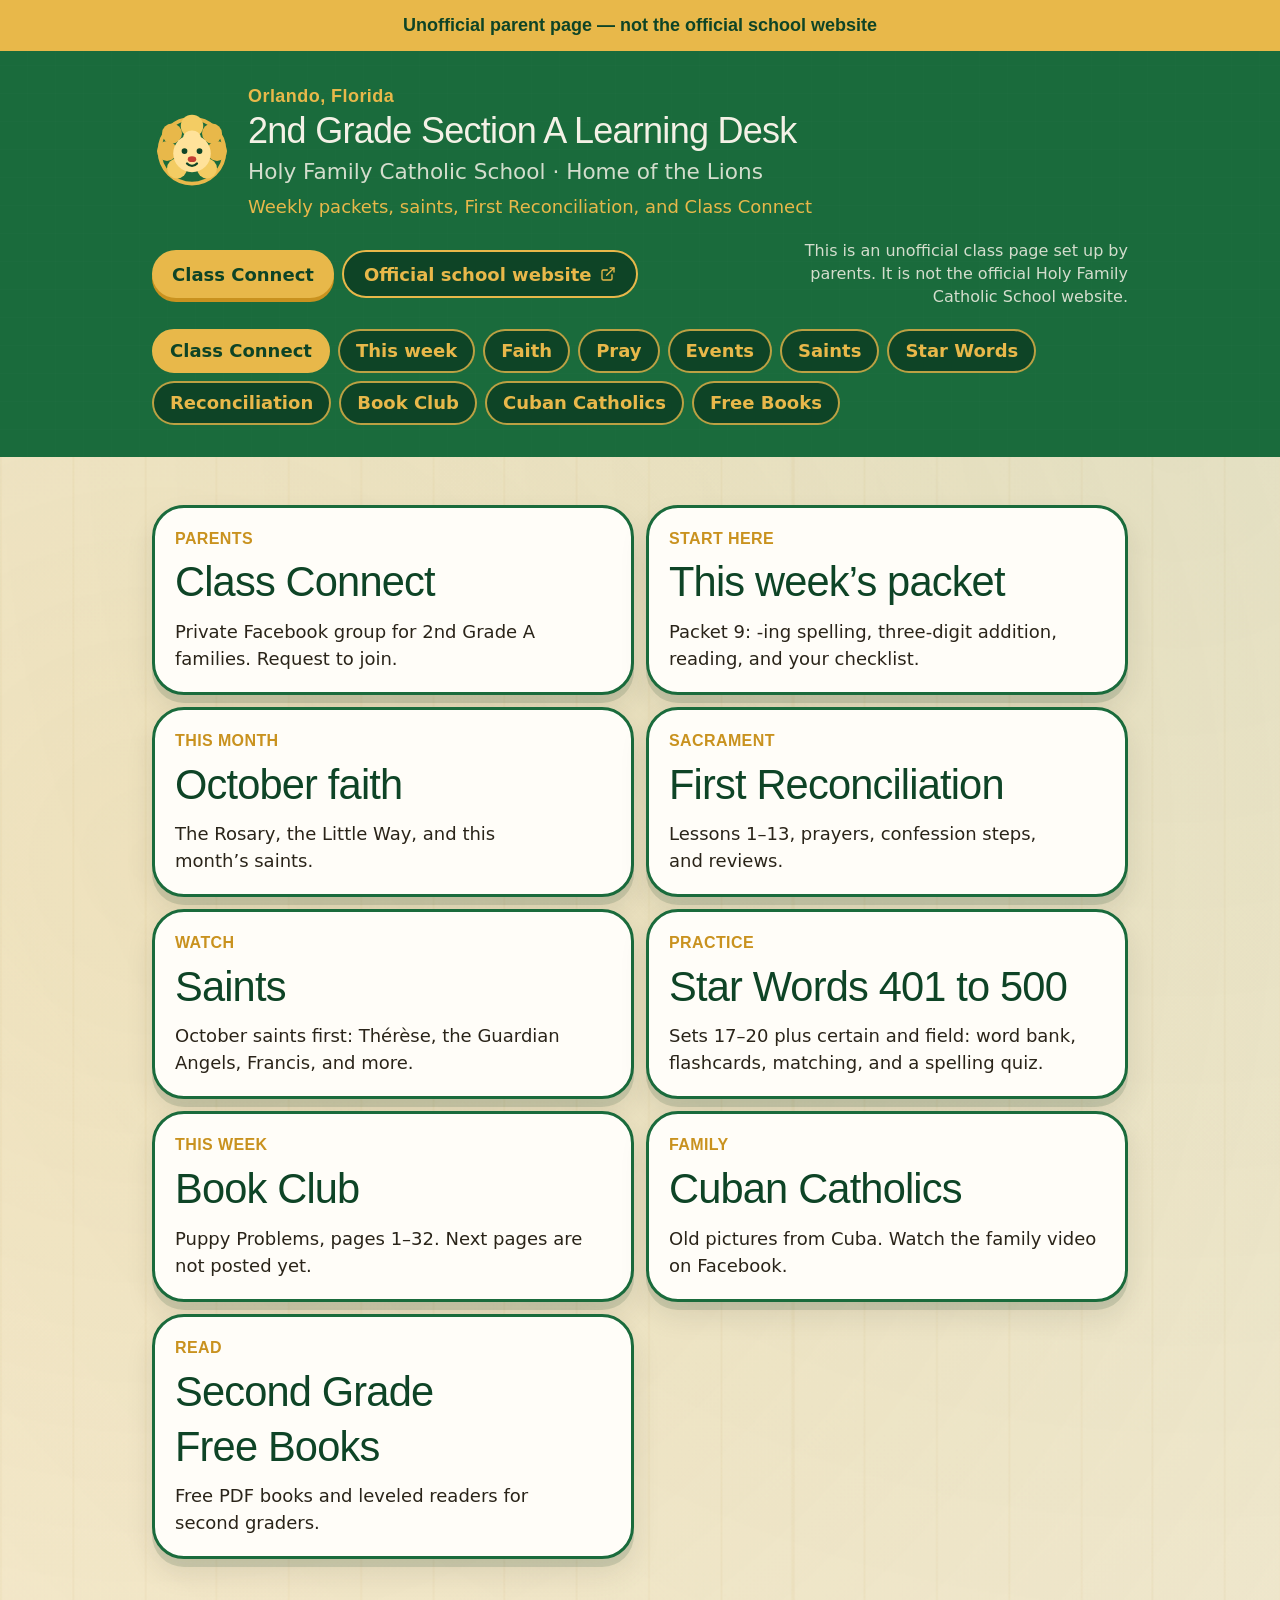
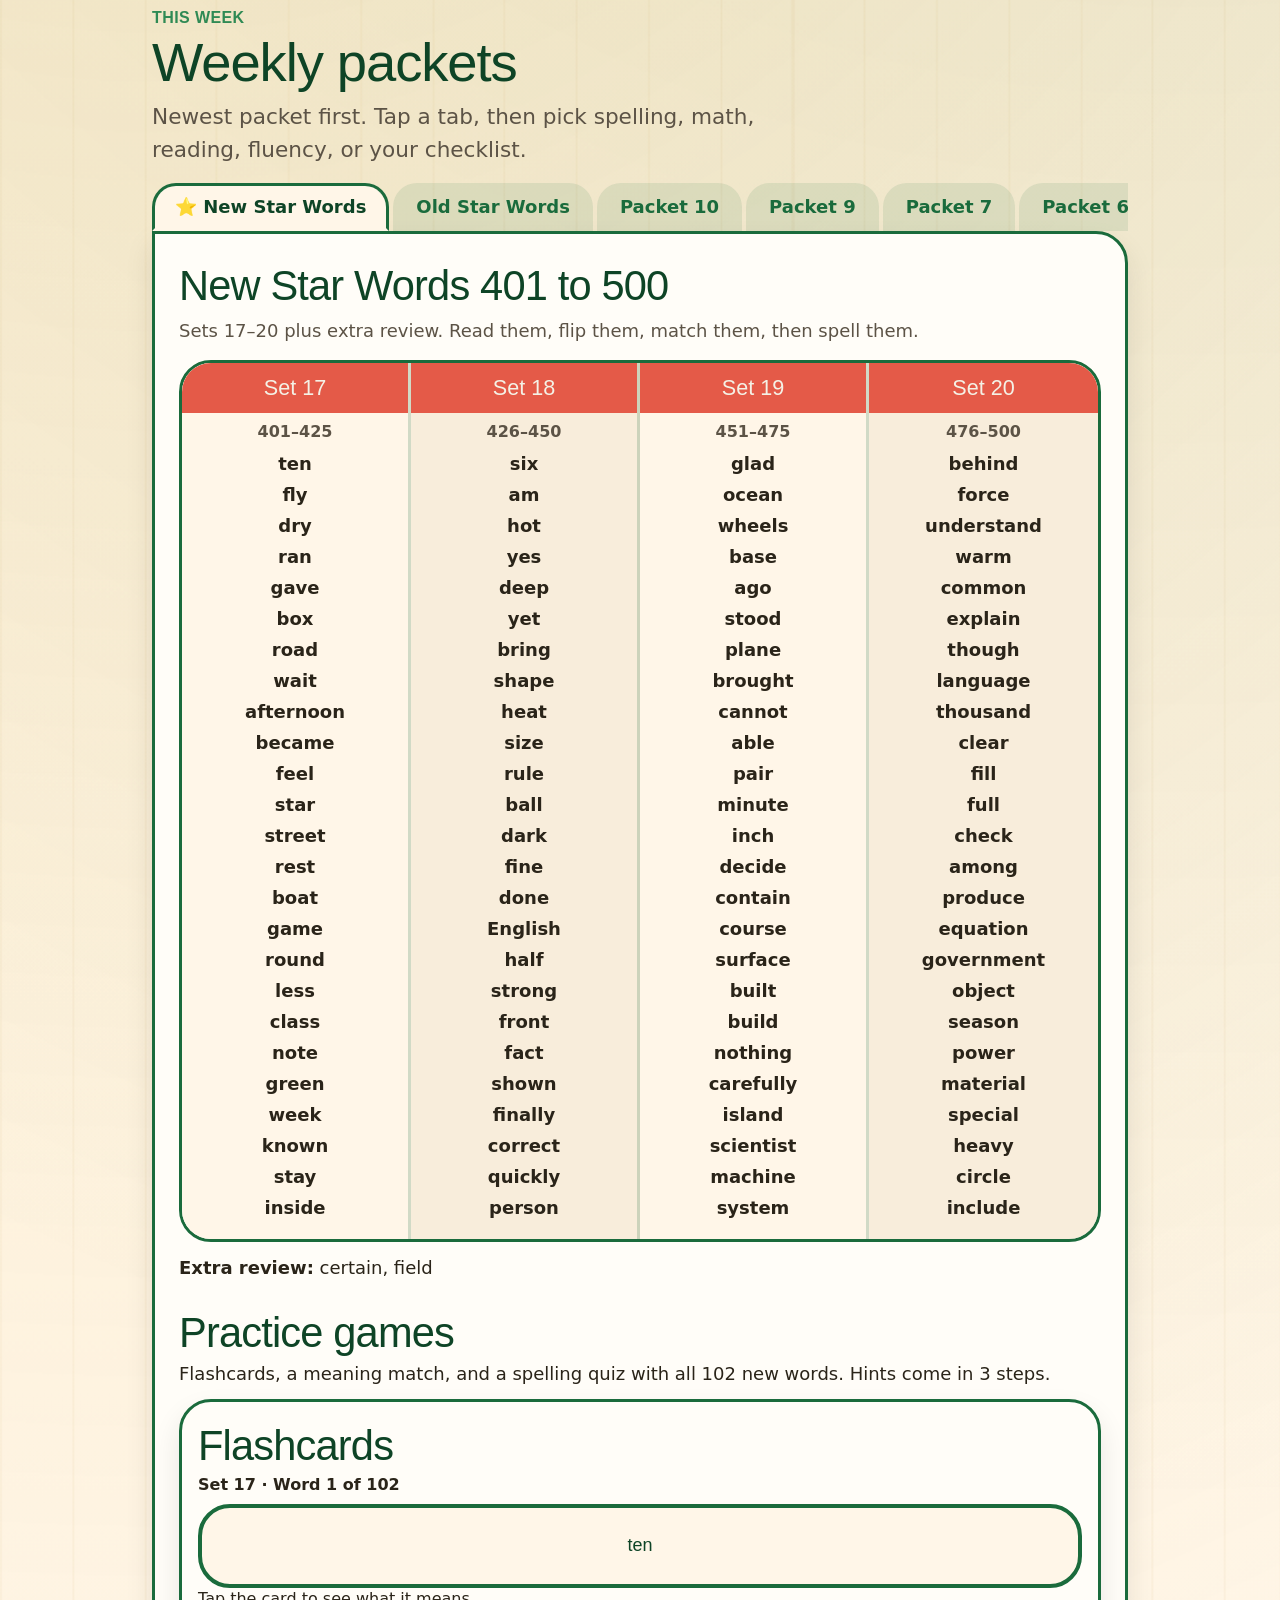
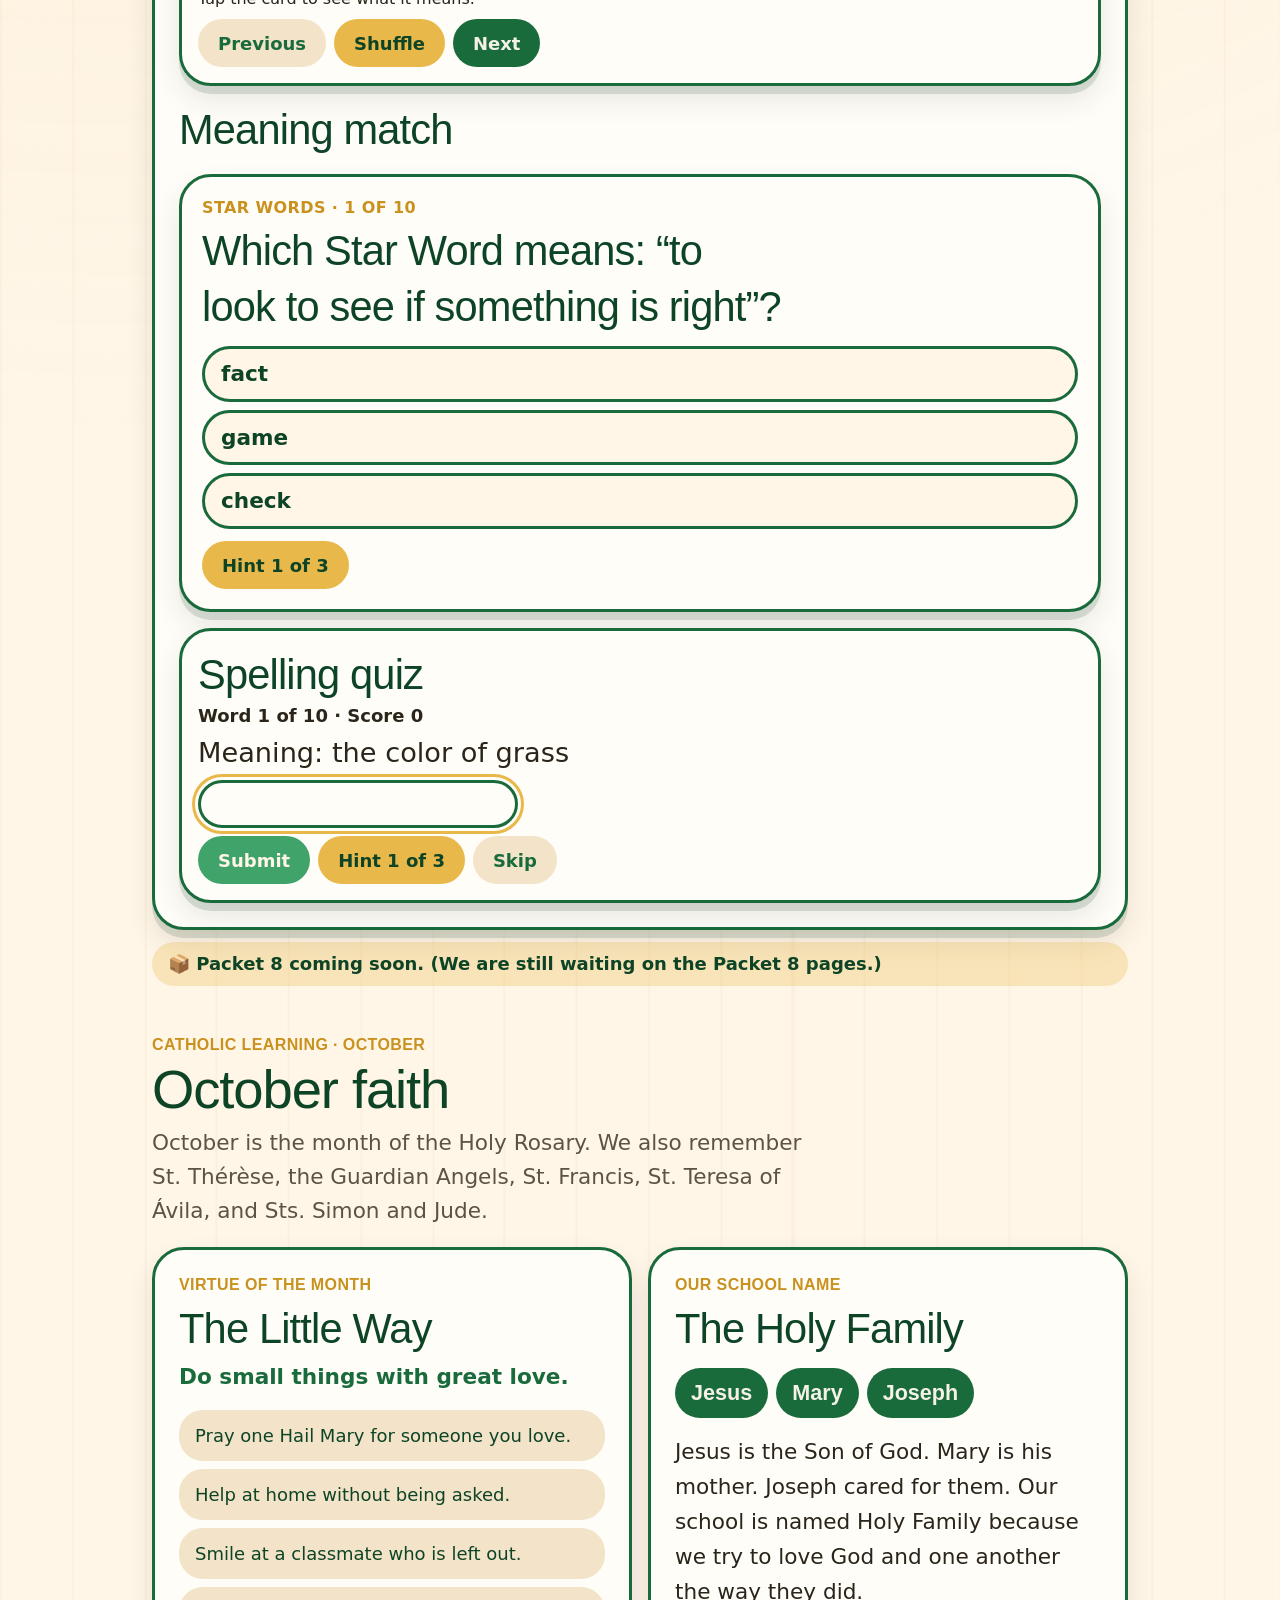
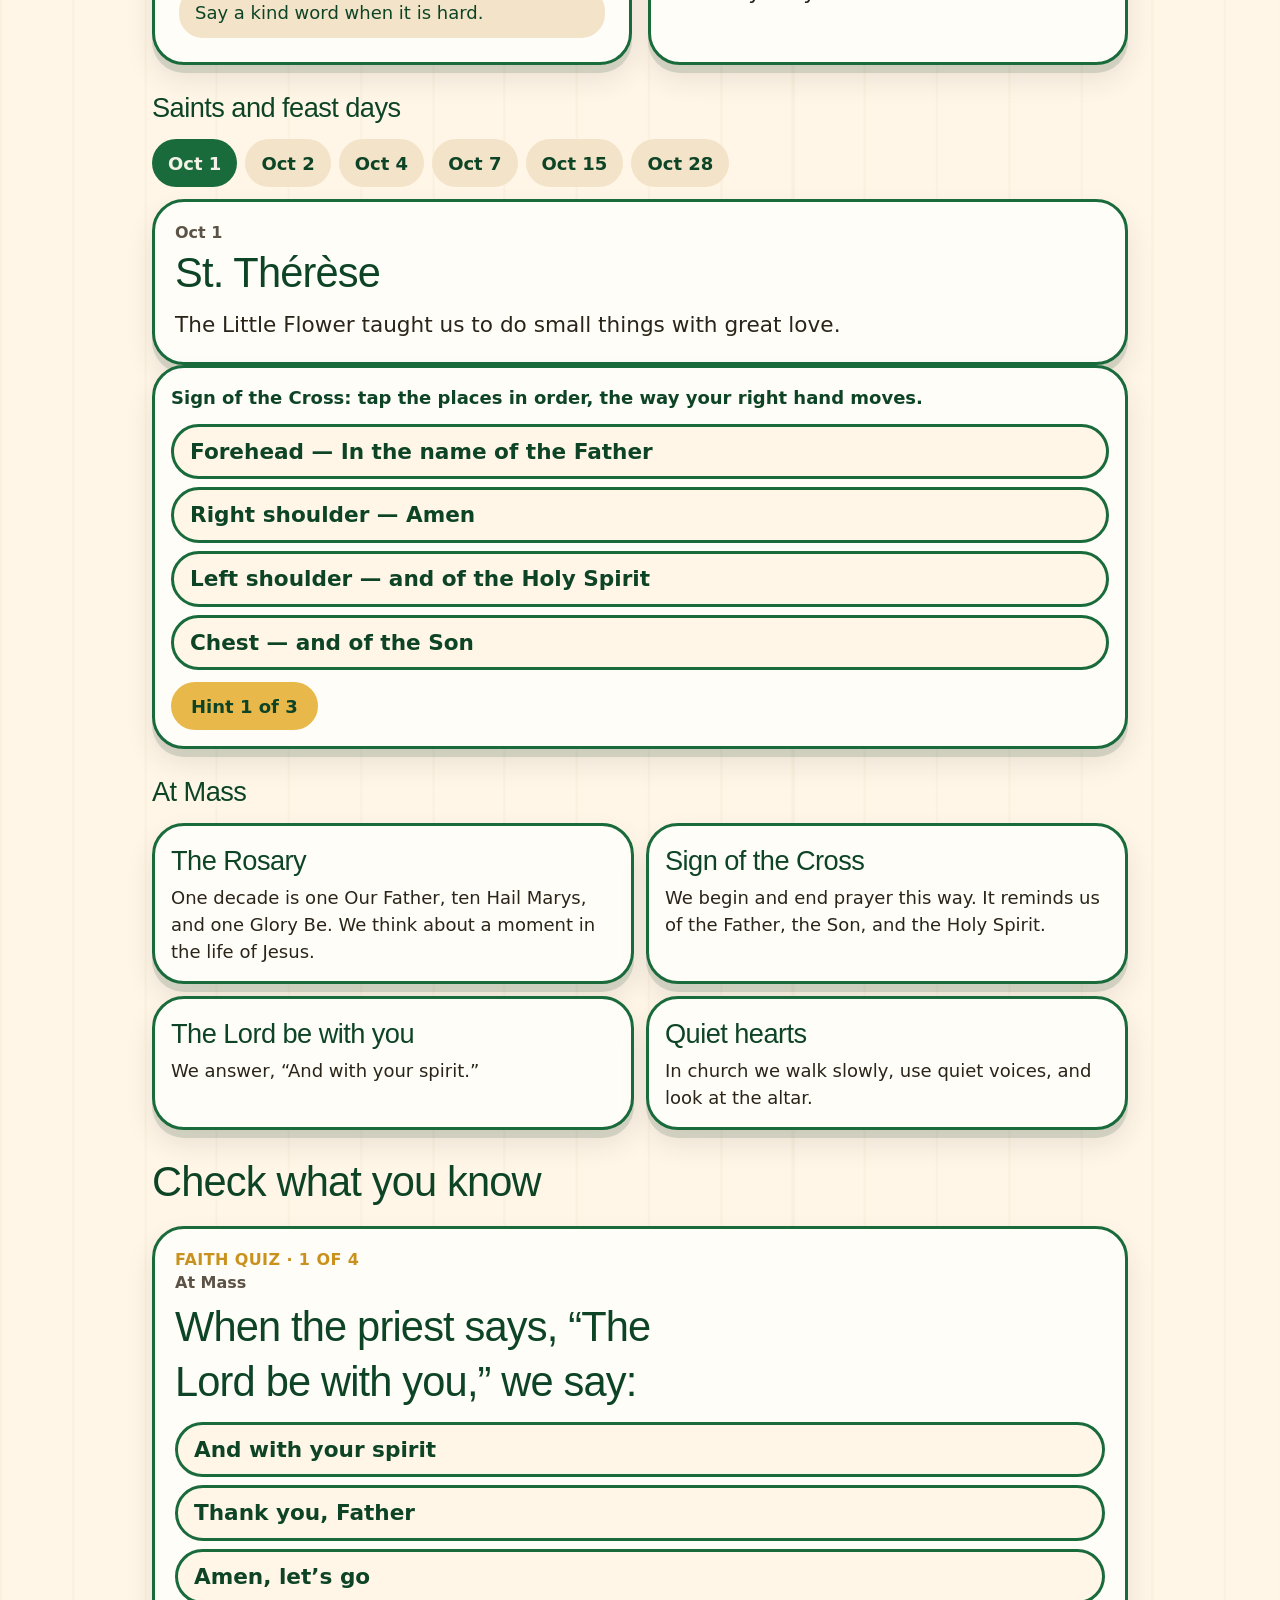
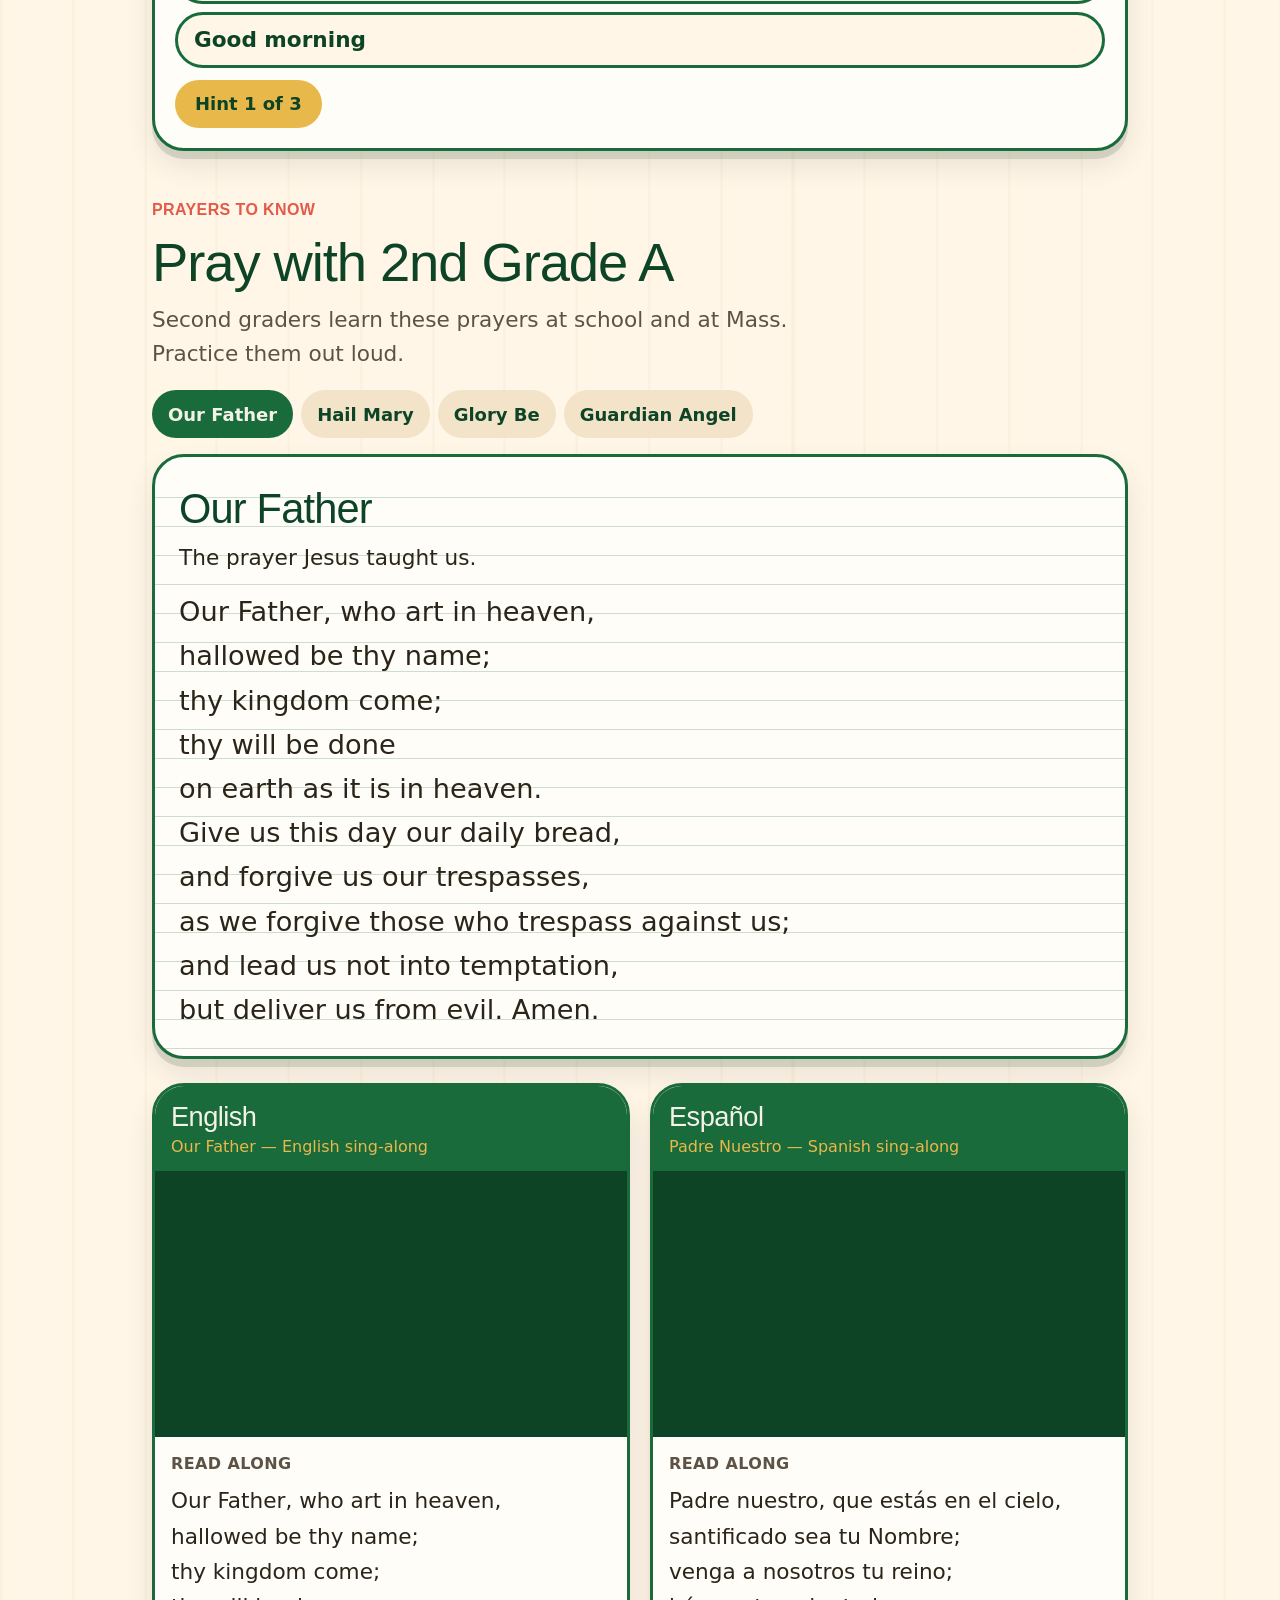
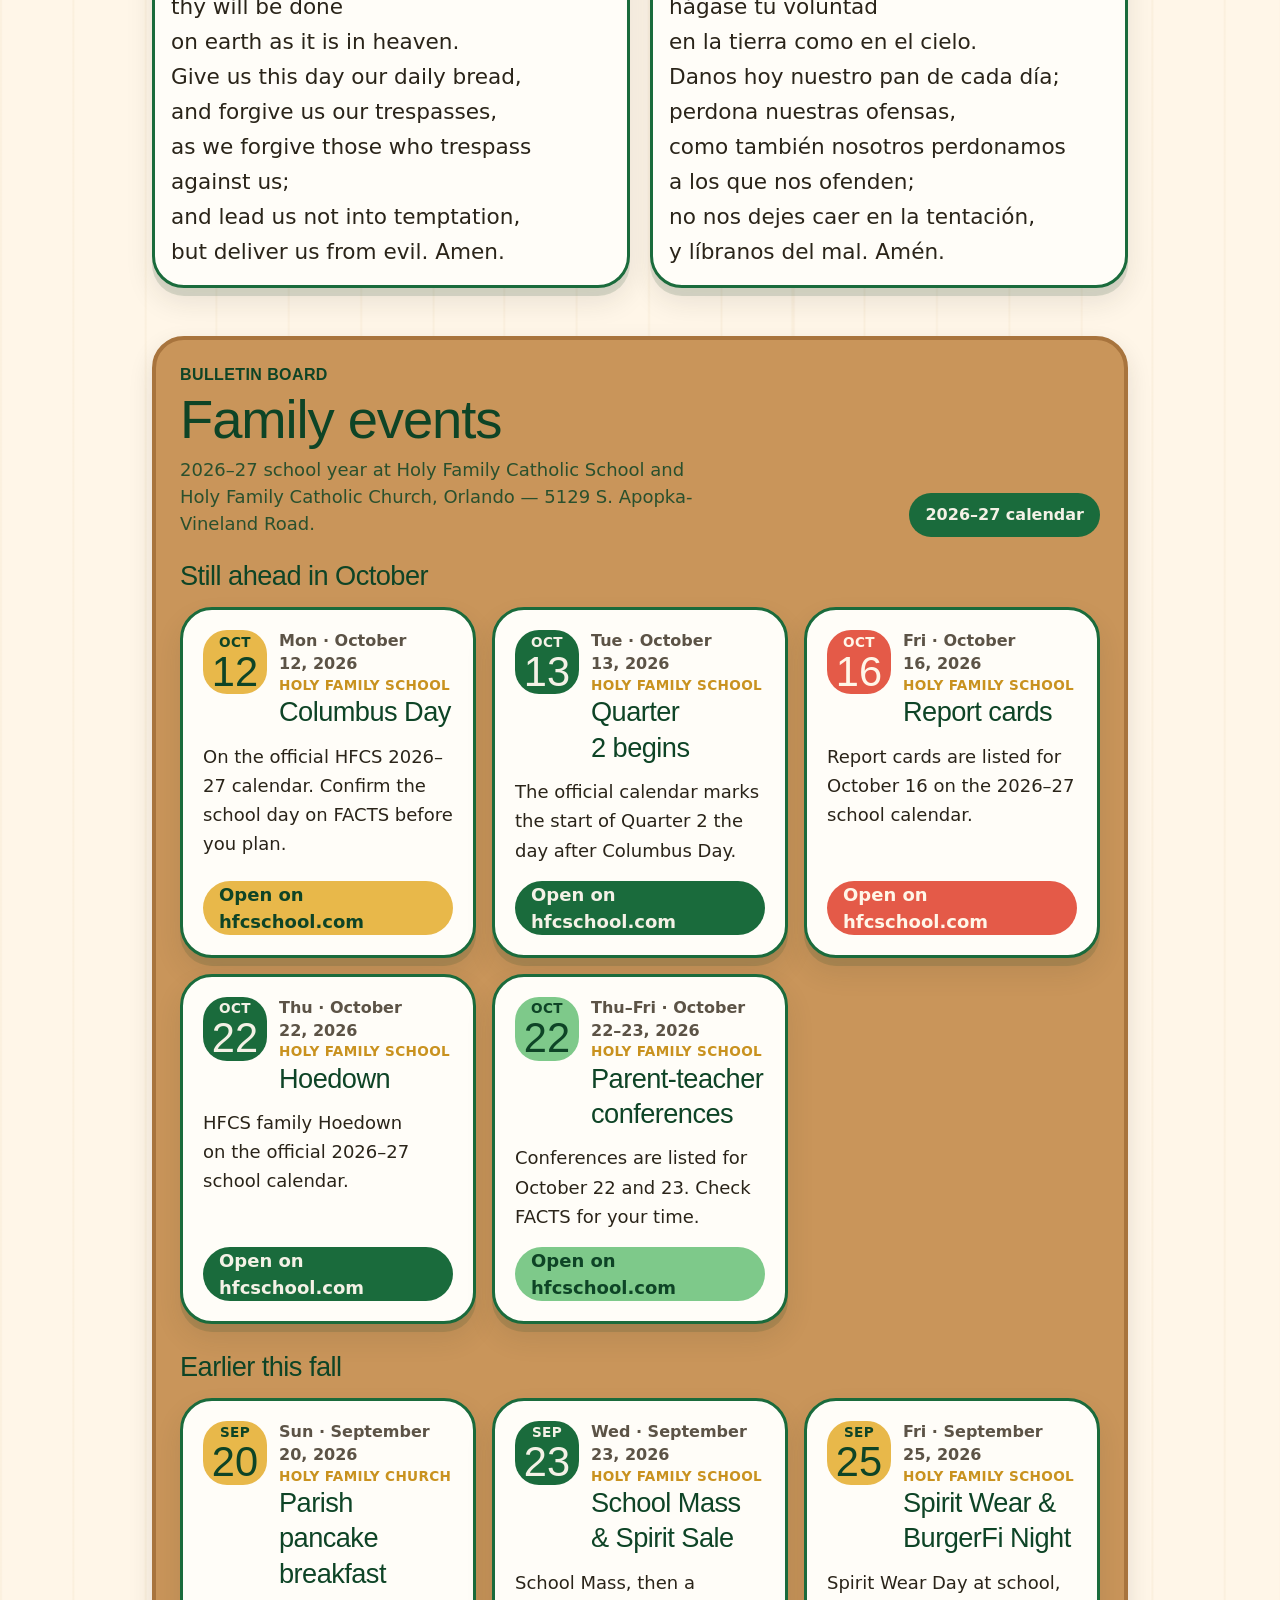
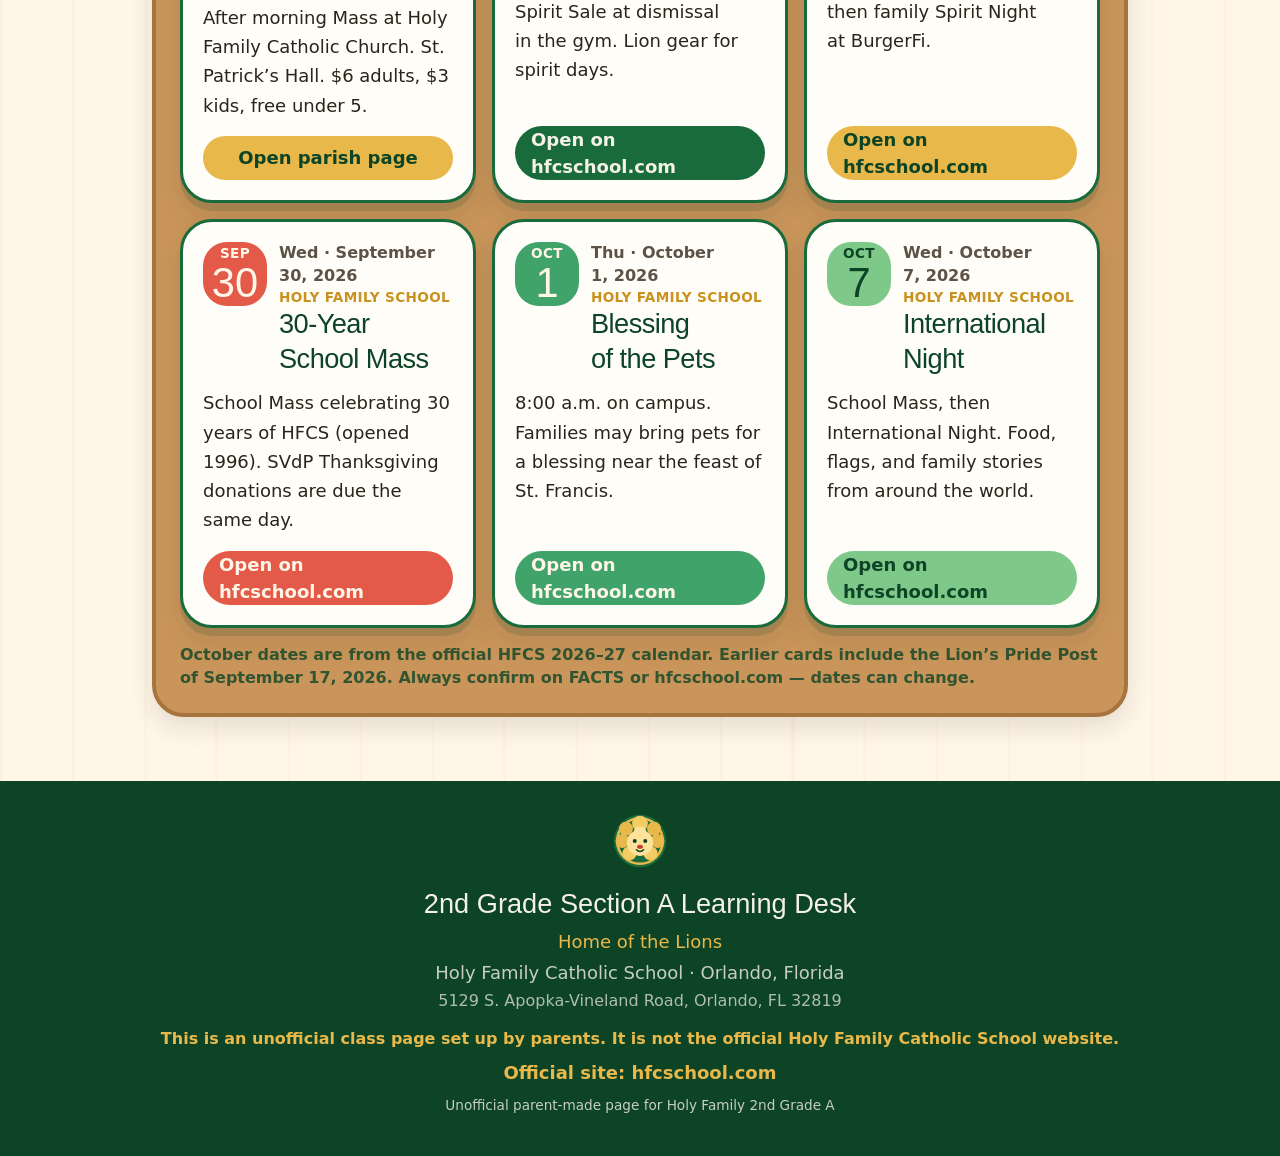
==== commit ee4643ea: "Star Words tabs: New (401–500 + certain, field) first, Old (301–400) second; games use new 102" ====
--- a/index.html
+++ b/index.html
@@ -1,6 +1,6 @@
 <!doctype html>
 
-<html class="antialiased" lang="en"><head><meta content="summary_large_image" name="twitter:card"/><meta charset="utf-8"/><meta content="width=device-width, initial-scale=1" name="viewport"/><title>HFCS 2nd Grade A</title><meta content="Unofficial parent-made learning desk for Holy Family Catholic School 2nd Grade A. Weekly packets and Catholic learning for October. Official site: hfcschool.com." name="description"/><meta content="#1A6B3C" name="theme-color"/><meta content="yes" name="apple-mobile-web-app-capable"/><meta content="Grade Two" name="apple-mobile-web-app-title"/><meta content="black" name="apple-mobile-web-app-status-bar-style"/><meta content="01a0b15f-e7f6-7f02-a93d-baf060175e0b" name="grok-project-id"/><link href="assets/styles.css" rel="stylesheet"/><link href="assets/extra.css" rel="stylesheet"/><link rel="icon" href="favicon.ico" sizes="any"/><link rel="icon" type="image/png" sizes="32x32" href="favicon-32.png"/><link rel="icon" type="image/png" sizes="16x16" href="favicon-16.png"/><link rel="icon" type="image/png" sizes="192x192" href="icon-192.png"/><link rel="icon" type="image/png" sizes="512x512" href="icon-512.png"/><link rel="apple-touch-icon" href="apple-touch-icon.png"/><meta name="apple-mobile-web-app-title" content="2nd Grade A"/><meta content="noindex" name="robots"/></head><body><!--$--><div class="min-h-dvh overflow-x-clip"><a class="bg-gold text-navy-deep sr-only focus:not-sr-only focus:absolute focus:top-3 focus:left-3 focus:z-50 focus:rounded-pill focus:px-4 focus:py-2 focus:font-extrabold" href="#homework">Skip to this week’s packet</a><header class="relative overflow-hidden bg-navy text-chalk"><div class="relative bg-gold px-4 py-3 text-center"><p class="font-display text-navy-deep text-sm font-bold sm:text-base">Unofficial parent page — not the official school website</p></div><div aria-hidden="true" class="pointer-events-none absolute inset-x-0 top-12 bottom-0 opacity-20" style="background-image:repeating-linear-gradient(0deg, transparent, transparent 27px, rgb(244 241 230 / 0.12) 28px), repeating-linear-gradient(90deg, transparent, transparent 27px, rgb(244 241 230 / 0.08) 28px)"></div><div class="relative mx-auto flex max-w-5xl flex-col gap-5 px-4 py-6 sm:px-6 sm:py-8"><div class="flex items-start gap-3 sm:items-center sm:gap-4"><svg aria-label="HFCS Lions mascot" class="size-16 shrink-0 sm:size-20" role="img" viewbox="0 0 64 64"><title>HFCS Lions mascot</title><circle cx="32" cy="32" fill="#1a6b3c" r="30"></circle><circle cx="32" cy="32" fill="none" r="26" stroke="#e8b84a" stroke-width="3"></circle><circle cx="16" cy="18" fill="#e8b84a" r="8"></circle><circle cx="32" cy="12" fill="#f3cc63" r="9"></circle><circle cx="48" cy="18" fill="#e8b84a" r="8"></circle><circle cx="12" cy="32" fill="#e8b84a" r="8"></circle><circle cx="52" cy="32" fill="#e8b84a" r="8"></circle><circle cx="20" cy="46" fill="#f3cc63" r="8"></circle><circle cx="44" cy="46" fill="#f3cc63" r="8"></circle><circle cx="32" cy="34" fill="#ffe29a" r="15"></circle><ellipse cx="32" cy="21" fill="#ffe29a" rx="7" ry="5.5"></ellipse><circle cx="26" cy="32" fill="#0e4426" r="2.3"></circle><circle cx="38" cy="32" fill="#0e4426" r="2.3"></circle><ellipse cx="32" cy="38.5" fill="#c43d32" rx="3.4" ry="2.3"></ellipse><path d="M28 42c2.4 2.6 5.6 2.6 8 0" fill="none" stroke="#0e4426" stroke-linecap="round" stroke-width="1.8"></path></svg><div class="min-w-0"><p class="font-display text-gold text-sm font-semibold tracking-wide sm:text-base">Orlando, Florida</p><h1 class="text-chalk font-display text-2xl leading-tight text-balance sm:text-4xl">2nd Grade<!-- --> <!-- -->Section A<!-- --> Learning Desk</h1><p class="mt-1 text-base text-chalk/85 sm:text-lg">Holy Family Catholic School<!-- --> · Home of the <!-- -->Lions</p><p class="mt-1 text-sm text-gold sm:text-base">Weekly packets, saints, First Reconciliation, and Class Connect</p></div></div><div class="flex flex-col gap-3 sm:flex-row sm:items-center sm:justify-between"><div class="flex flex-col gap-2 sm:flex-row sm:items-center"><a class="bg-gold text-navy-deep inline-flex min-h-12 items-center justify-center rounded-pill px-5 text-base font-extrabold shadow-[0_4px_0_#c9921f] transition-transform duration-(--motion-fast) ease-(--ease-out) hover:-translate-y-0.5 active:translate-y-0.5" href="class-connect.html">Class Connect</a><a class="inline-flex min-h-12 items-center justify-center gap-2 rounded-pill border-2 border-gold bg-navy-deep px-5 text-base font-extrabold text-gold" href="https://www.hfcschool.com/" rel="noreferrer" target="_blank">Official school website<svg aria-hidden="true" class="lucide lucide-external-link size-4" fill="none" height="24" stroke="currentColor" stroke-linecap="round" stroke-linejoin="round" stroke-width="2" viewbox="0 0 24 24" width="24" xmlns="http://www.w3.org/2000/svg"><path d="M15 3h6v6"></path><path d="M10 14 21 3"></path><path d="M18 13v6a2 2 0 0 1-2 2H5a2 2 0 0 1-2-2V8a2 2 0 0 1 2-2h6"></path></svg></a></div><p class="text-sm text-chalk/85 sm:max-w-sm sm:text-right">This is an unofficial class page set up by parents. It is not the official Holy Family Catholic School website.</p></div><nav aria-label="Page sections" class="flex flex-wrap gap-2"><a class="inline-flex min-h-11 items-center rounded-pill border-2 px-4 text-base font-bold transition-colors duration-(--motion-fast) border-gold bg-gold text-navy-deep" href="class-connect.html">Class Connect</a><a class="inline-flex min-h-11 items-center rounded-pill border-2 border-gold/80 bg-navy-deep px-4 text-base font-bold text-gold transition-colors duration-(--motion-fast) hover:bg-gold hover:text-navy-deep" href="index.html#homework">This week</a><a class="inline-flex min-h-11 items-center rounded-pill border-2 border-gold/80 bg-navy-deep px-4 text-base font-bold text-gold transition-colors duration-(--motion-fast) hover:bg-gold hover:text-navy-deep" href="index.html#faith">Faith</a><a class="inline-flex min-h-11 items-center rounded-pill border-2 border-gold/80 bg-navy-deep px-4 text-base font-bold text-gold transition-colors duration-(--motion-fast) hover:bg-gold hover:text-navy-deep" href="index.html#pray">Pray</a><a class="inline-flex min-h-11 items-center rounded-pill border-2 border-gold/80 bg-navy-deep px-4 text-base font-bold text-gold transition-colors duration-(--motion-fast) hover:bg-gold hover:text-navy-deep" href="index.html#events">Events</a><a class="inline-flex min-h-11 items-center rounded-pill border-2 px-4 text-base font-bold transition-colors duration-(--motion-fast) border-gold/80 bg-navy-deep text-gold hover:bg-gold hover:text-navy-deep" href="saints.html">Saints</a><a class="inline-flex min-h-11 items-center rounded-pill border-2 px-4 text-base font-bold transition-colors duration-(--motion-fast) border-gold/80 bg-navy-deep text-gold hover:bg-gold hover:text-navy-deep" href="star-words.html">Star Words</a><a class="inline-flex min-h-11 items-center rounded-pill border-2 px-4 text-base font-bold transition-colors duration-(--motion-fast) border-gold/80 bg-navy-deep text-gold hover:bg-gold hover:text-navy-deep" href="reconciliation.html">Reconciliation</a><a class="inline-flex min-h-11 items-center rounded-pill border-2 px-4 text-base font-bold transition-colors duration-(--motion-fast) border-gold/80 bg-navy-deep text-gold hover:bg-gold hover:text-navy-deep" href="book-club.html">Book Club</a><a class="inline-flex min-h-11 items-center rounded-pill border-2 px-4 text-base font-bold transition-colors duration-(--motion-fast) border-gold/80 bg-navy-deep text-gold hover:bg-gold hover:text-navy-deep" href="cuban-catholics.html">Cuban Catholics</a><a class="inline-flex min-h-11 items-center rounded-pill border-2 px-4 text-base font-bold transition-colors duration-(--motion-fast) border-gold/80 bg-navy-deep text-gold hover:bg-gold hover:text-navy-deep" href="books.html">Free Books</a></nav></div></header><main class="mx-auto flex w-full min-w-0 max-w-5xl flex-col gap-12 px-4 py-8 sm:px-6 sm:py-12"><div class="grid grid-cols-1 gap-3 sm:grid-cols-2"><a class="paper-card rounded-xl p-5 no-underline transition-transform duration-(--motion-fast) ease-(--ease-out) hover:-translate-y-0.5" href="class-connect.html"><p class="font-display text-gold-deep text-sm font-bold uppercase tracking-wide">Parents</p><h2 class="font-display mt-1 text-2xl text-navy-deep">Class Connect</h2><p class="text-ink mt-2 text-base">Private Facebook group for 2nd Grade A families. Request to join.</p></a><a class="paper-card rounded-xl p-5 no-underline transition-transform duration-(--motion-fast) ease-(--ease-out) hover:-translate-y-0.5" href="#homework"><p class="font-display text-gold-deep text-sm font-bold uppercase tracking-wide">Start here</p><h2 class="font-display mt-1 text-2xl text-navy-deep">This week’s packet</h2><p class="text-ink mt-2 text-base">Packet 9: -ing spelling, three-digit addition, reading, and your checklist.</p></a><a class="paper-card rounded-xl p-5 no-underline transition-transform duration-(--motion-fast) ease-(--ease-out) hover:-translate-y-0.5" href="#faith"><p class="font-display text-gold-deep text-sm font-bold uppercase tracking-wide">This month</p><h2 class="font-display mt-1 text-2xl text-navy-deep">October faith</h2><p class="text-ink mt-2 text-base">The Rosary, the Little Way, and this month’s saints.</p></a><a class="paper-card rounded-xl p-5 no-underline transition-transform duration-(--motion-fast) ease-(--ease-out) hover:-translate-y-0.5" href="reconciliation.html"><p class="font-display text-gold-deep text-sm font-bold uppercase tracking-wide">Sacrament</p><h2 class="font-display mt-1 text-2xl text-navy-deep">First Reconciliation</h2><p class="text-ink mt-2 text-base">Lessons 1–13, prayers, confession steps, and reviews.</p></a><a class="paper-card rounded-xl p-5 no-underline transition-transform duration-(--motion-fast) ease-(--ease-out) hover:-translate-y-0.5" href="saints.html"><p class="font-display text-gold-deep text-sm font-bold uppercase tracking-wide">Watch</p><h2 class="font-display mt-1 text-2xl text-navy-deep">Saints</h2><p class="text-ink mt-2 text-base">October saints first: Thérèse, the Guardian Angels, Francis, and more.</p></a><a class="paper-card rounded-xl p-5 no-underline transition-transform duration-(--motion-fast) ease-(--ease-out) hover:-translate-y-0.5" href="star-words.html"><p class="font-display text-gold-deep text-sm font-bold uppercase tracking-wide">Practice</p><h2 class="font-display mt-1 text-2xl text-navy-deep">Star Words 301 to 400</h2><p class="text-ink mt-2 text-base">Sets 13–16: word bank, flashcards, matching, and a spelling quiz.</p></a><a class="paper-card rounded-xl p-5 no-underline transition-transform duration-(--motion-fast) ease-(--ease-out) hover:-translate-y-0.5" href="book-club.html"><p class="font-display text-gold-deep text-sm font-bold uppercase tracking-wide">This week</p><h2 class="font-display mt-1 text-2xl text-navy-deep">Book Club</h2><p class="text-ink mt-2 text-base">Puppy Problems, pages 1–32. Next pages are not posted yet.</p></a><a class="paper-card rounded-xl p-5 no-underline transition-transform duration-(--motion-fast) ease-(--ease-out) hover:-translate-y-0.5" href="cuban-catholics.html"><p class="font-display text-gold-deep text-sm font-bold uppercase tracking-wide">Family</p><h2 class="font-display mt-1 text-2xl text-navy-deep">Cuban Catholics</h2><p class="text-ink mt-2 text-base">Old pictures from Cuba. Watch the family video on Facebook.</p></a><a class="paper-card rounded-xl p-5 no-underline transition-transform duration-(--motion-fast) ease-(--ease-out) hover:-translate-y-0.5" href="books.html"><p class="font-display text-gold-deep text-sm font-bold uppercase tracking-wide">Read</p><h2 class="font-display mt-1 text-2xl text-navy-deep">Second Grade Free Books</h2><p class="text-ink mt-2 text-base">Free PDF books and leveled readers for second graders.</p></a></div><section class="w-full min-w-0 scroll-mt-4" id="homework"><div class="mb-4"><p class="font-display text-sky-deep text-sm font-semibold tracking-wide uppercase">This week</p><h2 class="text-2xl sm:text-3xl">Weekly packets</h2><p class="text-ink-soft mt-1 max-w-2xl text-base sm:text-lg">Newest packet first. Tap a tab, then pick spelling, math, reading, fluency, or your checklist.</p></div><div data-tabs="" id="packets"><div class="flex w-full min-w-0 gap-1 overflow-x-auto" data-tabbar="" role="tablist"><button class="min-h-12 shrink-0 rounded-t-lg border-3 px-5 text-base font-extrabold border-transparent bg-navy/10 text-navy" data-default="" data-off="min-h-12 shrink-0 rounded-t-lg border-3 px-5 text-base font-extrabold border-transparent bg-navy/10 text-navy" data-on="min-h-12 shrink-0 rounded-t-lg border-3 px-5 text-base font-extrabold border-navy border-b-paper bg-paper text-navy-deep" data-tab="10" role="tab" type="button">Packet 10</button><button class="min-h-12 shrink-0 rounded-t-lg border-3 px-5 text-base font-extrabold border-transparent bg-navy/10 text-navy" data-off="min-h-12 shrink-0 rounded-t-lg border-3 px-5 text-base font-extrabold border-transparent bg-navy/10 text-navy" data-on="min-h-12 shrink-0 rounded-t-lg border-3 px-5 text-base font-extrabold border-navy border-b-paper bg-paper text-navy-deep" data-tab="9" role="tab" type="button">Packet 9</button><button class="min-h-12 shrink-0 rounded-t-lg border-3 px-5 text-base font-extrabold border-transparent bg-navy/10 text-navy" data-off="min-h-12 shrink-0 rounded-t-lg border-3 px-5 text-base font-extrabold border-transparent bg-navy/10 text-navy" data-on="min-h-12 shrink-0 rounded-t-lg border-3 px-5 text-base font-extrabold border-navy border-b-paper bg-paper text-navy-deep" data-tab="7" role="tab" type="button">Packet 7</button><button class="min-h-12 shrink-0 rounded-t-lg border-3 px-5 text-base font-extrabold border-transparent bg-navy/10 text-navy" data-off="min-h-12 shrink-0 rounded-t-lg border-3 px-5 text-base font-extrabold border-transparent bg-navy/10 text-navy" data-on="min-h-12 shrink-0 rounded-t-lg border-3 px-5 text-base font-extrabold border-navy border-b-paper bg-paper text-navy-deep" data-tab="6" role="tab" type="button">Packet 6</button><button class="min-h-12 shrink-0 rounded-t-lg border-3 px-5 text-base font-extrabold border-transparent bg-navy/10 text-navy" data-off="min-h-12 shrink-0 rounded-t-lg border-3 px-5 text-base font-extrabold border-transparent bg-navy/10 text-navy" data-on="min-h-12 shrink-0 rounded-t-lg border-3 px-5 text-base font-extrabold border-navy border-b-paper bg-paper text-navy-deep" data-tab="5" role="tab" type="button">Packet 5</button><button class="min-h-12 shrink-0 rounded-t-lg border-3 px-5 text-base font-extrabold border-transparent bg-navy/10 text-navy" data-off="min-h-12 shrink-0 rounded-t-lg border-3 px-5 text-base font-extrabold border-transparent bg-navy/10 text-navy" data-on="min-h-12 shrink-0 rounded-t-lg border-3 px-5 text-base font-extrabold border-navy border-b-paper bg-paper text-navy-deep" data-tab="4" role="tab" type="button">Packet 4</button><button class="min-h-12 shrink-0 rounded-t-lg border-3 px-5 text-base font-extrabold border-transparent bg-navy/10 text-navy" data-off="min-h-12 shrink-0 rounded-t-lg border-3 px-5 text-base font-extrabold border-transparent bg-navy/10 text-navy" data-on="min-h-12 shrink-0 rounded-t-lg border-3 px-5 text-base font-extrabold border-navy border-b-paper bg-paper text-navy-deep" data-tab="3" role="tab" type="button">Packet 3</button></div><div data-pane="10" role="tabpanel"><div class="paper-card rounded-xl rounded-tl-none p-4 sm:p-6" id="p10-panel">
+<html class="antialiased" lang="en"><head><meta content="summary_large_image" name="twitter:card"/><meta charset="utf-8"/><meta content="width=device-width, initial-scale=1" name="viewport"/><title>HFCS 2nd Grade A</title><meta content="Unofficial parent-made learning desk for Holy Family Catholic School 2nd Grade A. Weekly packets and Catholic learning for October. Official site: hfcschool.com." name="description"/><meta content="#1A6B3C" name="theme-color"/><meta content="yes" name="apple-mobile-web-app-capable"/><meta content="Grade Two" name="apple-mobile-web-app-title"/><meta content="black" name="apple-mobile-web-app-status-bar-style"/><meta content="01a0b15f-e7f6-7f02-a93d-baf060175e0b" name="grok-project-id"/><link href="assets/styles.css" rel="stylesheet"/><link href="assets/extra.css" rel="stylesheet"/><link rel="icon" href="favicon.ico" sizes="any"/><link rel="icon" type="image/png" sizes="32x32" href="favicon-32.png"/><link rel="icon" type="image/png" sizes="16x16" href="favicon-16.png"/><link rel="icon" type="image/png" sizes="192x192" href="icon-192.png"/><link rel="icon" type="image/png" sizes="512x512" href="icon-512.png"/><link rel="apple-touch-icon" href="apple-touch-icon.png"/><meta name="apple-mobile-web-app-title" content="2nd Grade A"/><meta content="noindex" name="robots"/></head><body><!--$--><div class="min-h-dvh overflow-x-clip"><a class="bg-gold text-navy-deep sr-only focus:not-sr-only focus:absolute focus:top-3 focus:left-3 focus:z-50 focus:rounded-pill focus:px-4 focus:py-2 focus:font-extrabold" href="#homework">Skip to this week’s packet</a><header class="relative overflow-hidden bg-navy text-chalk"><div class="relative bg-gold px-4 py-3 text-center"><p class="font-display text-navy-deep text-sm font-bold sm:text-base">Unofficial parent page — not the official school website</p></div><div aria-hidden="true" class="pointer-events-none absolute inset-x-0 top-12 bottom-0 opacity-20" style="background-image:repeating-linear-gradient(0deg, transparent, transparent 27px, rgb(244 241 230 / 0.12) 28px), repeating-linear-gradient(90deg, transparent, transparent 27px, rgb(244 241 230 / 0.08) 28px)"></div><div class="relative mx-auto flex max-w-5xl flex-col gap-5 px-4 py-6 sm:px-6 sm:py-8"><div class="flex items-start gap-3 sm:items-center sm:gap-4"><svg aria-label="HFCS Lions mascot" class="size-16 shrink-0 sm:size-20" role="img" viewbox="0 0 64 64"><title>HFCS Lions mascot</title><circle cx="32" cy="32" fill="#1a6b3c" r="30"></circle><circle cx="32" cy="32" fill="none" r="26" stroke="#e8b84a" stroke-width="3"></circle><circle cx="16" cy="18" fill="#e8b84a" r="8"></circle><circle cx="32" cy="12" fill="#f3cc63" r="9"></circle><circle cx="48" cy="18" fill="#e8b84a" r="8"></circle><circle cx="12" cy="32" fill="#e8b84a" r="8"></circle><circle cx="52" cy="32" fill="#e8b84a" r="8"></circle><circle cx="20" cy="46" fill="#f3cc63" r="8"></circle><circle cx="44" cy="46" fill="#f3cc63" r="8"></circle><circle cx="32" cy="34" fill="#ffe29a" r="15"></circle><ellipse cx="32" cy="21" fill="#ffe29a" rx="7" ry="5.5"></ellipse><circle cx="26" cy="32" fill="#0e4426" r="2.3"></circle><circle cx="38" cy="32" fill="#0e4426" r="2.3"></circle><ellipse cx="32" cy="38.5" fill="#c43d32" rx="3.4" ry="2.3"></ellipse><path d="M28 42c2.4 2.6 5.6 2.6 8 0" fill="none" stroke="#0e4426" stroke-linecap="round" stroke-width="1.8"></path></svg><div class="min-w-0"><p class="font-display text-gold text-sm font-semibold tracking-wide sm:text-base">Orlando, Florida</p><h1 class="text-chalk font-display text-2xl leading-tight text-balance sm:text-4xl">2nd Grade<!-- --> <!-- -->Section A<!-- --> Learning Desk</h1><p class="mt-1 text-base text-chalk/85 sm:text-lg">Holy Family Catholic School<!-- --> · Home of the <!-- -->Lions</p><p class="mt-1 text-sm text-gold sm:text-base">Weekly packets, saints, First Reconciliation, and Class Connect</p></div></div><div class="flex flex-col gap-3 sm:flex-row sm:items-center sm:justify-between"><div class="flex flex-col gap-2 sm:flex-row sm:items-center"><a class="bg-gold text-navy-deep inline-flex min-h-12 items-center justify-center rounded-pill px-5 text-base font-extrabold shadow-[0_4px_0_#c9921f] transition-transform duration-(--motion-fast) ease-(--ease-out) hover:-translate-y-0.5 active:translate-y-0.5" href="class-connect.html">Class Connect</a><a class="inline-flex min-h-12 items-center justify-center gap-2 rounded-pill border-2 border-gold bg-navy-deep px-5 text-base font-extrabold text-gold" href="https://www.hfcschool.com/" rel="noreferrer" target="_blank">Official school website<svg aria-hidden="true" class="lucide lucide-external-link size-4" fill="none" height="24" stroke="currentColor" stroke-linecap="round" stroke-linejoin="round" stroke-width="2" viewbox="0 0 24 24" width="24" xmlns="http://www.w3.org/2000/svg"><path d="M15 3h6v6"></path><path d="M10 14 21 3"></path><path d="M18 13v6a2 2 0 0 1-2 2H5a2 2 0 0 1-2-2V8a2 2 0 0 1 2-2h6"></path></svg></a></div><p class="text-sm text-chalk/85 sm:max-w-sm sm:text-right">This is an unofficial class page set up by parents. It is not the official Holy Family Catholic School website.</p></div><nav aria-label="Page sections" class="flex flex-wrap gap-2"><a class="inline-flex min-h-11 items-center rounded-pill border-2 px-4 text-base font-bold transition-colors duration-(--motion-fast) border-gold bg-gold text-navy-deep" href="class-connect.html">Class Connect</a><a class="inline-flex min-h-11 items-center rounded-pill border-2 border-gold/80 bg-navy-deep px-4 text-base font-bold text-gold transition-colors duration-(--motion-fast) hover:bg-gold hover:text-navy-deep" href="index.html#homework">This week</a><a class="inline-flex min-h-11 items-center rounded-pill border-2 border-gold/80 bg-navy-deep px-4 text-base font-bold text-gold transition-colors duration-(--motion-fast) hover:bg-gold hover:text-navy-deep" href="index.html#faith">Faith</a><a class="inline-flex min-h-11 items-center rounded-pill border-2 border-gold/80 bg-navy-deep px-4 text-base font-bold text-gold transition-colors duration-(--motion-fast) hover:bg-gold hover:text-navy-deep" href="index.html#pray">Pray</a><a class="inline-flex min-h-11 items-center rounded-pill border-2 border-gold/80 bg-navy-deep px-4 text-base font-bold text-gold transition-colors duration-(--motion-fast) hover:bg-gold hover:text-navy-deep" href="index.html#events">Events</a><a class="inline-flex min-h-11 items-center rounded-pill border-2 px-4 text-base font-bold transition-colors duration-(--motion-fast) border-gold/80 bg-navy-deep text-gold hover:bg-gold hover:text-navy-deep" href="saints.html">Saints</a><a class="inline-flex min-h-11 items-center rounded-pill border-2 px-4 text-base font-bold transition-colors duration-(--motion-fast) border-gold/80 bg-navy-deep text-gold hover:bg-gold hover:text-navy-deep" href="star-words.html">Star Words</a><a class="inline-flex min-h-11 items-center rounded-pill border-2 px-4 text-base font-bold transition-colors duration-(--motion-fast) border-gold/80 bg-navy-deep text-gold hover:bg-gold hover:text-navy-deep" href="reconciliation.html">Reconciliation</a><a class="inline-flex min-h-11 items-center rounded-pill border-2 px-4 text-base font-bold transition-colors duration-(--motion-fast) border-gold/80 bg-navy-deep text-gold hover:bg-gold hover:text-navy-deep" href="book-club.html">Book Club</a><a class="inline-flex min-h-11 items-center rounded-pill border-2 px-4 text-base font-bold transition-colors duration-(--motion-fast) border-gold/80 bg-navy-deep text-gold hover:bg-gold hover:text-navy-deep" href="cuban-catholics.html">Cuban Catholics</a><a class="inline-flex min-h-11 items-center rounded-pill border-2 px-4 text-base font-bold transition-colors duration-(--motion-fast) border-gold/80 bg-navy-deep text-gold hover:bg-gold hover:text-navy-deep" href="books.html">Free Books</a></nav></div></header><main class="mx-auto flex w-full min-w-0 max-w-5xl flex-col gap-12 px-4 py-8 sm:px-6 sm:py-12"><div class="grid grid-cols-1 gap-3 sm:grid-cols-2"><a class="paper-card rounded-xl p-5 no-underline transition-transform duration-(--motion-fast) ease-(--ease-out) hover:-translate-y-0.5" href="class-connect.html"><p class="font-display text-gold-deep text-sm font-bold uppercase tracking-wide">Parents</p><h2 class="font-display mt-1 text-2xl text-navy-deep">Class Connect</h2><p class="text-ink mt-2 text-base">Private Facebook group for 2nd Grade A families. Request to join.</p></a><a class="paper-card rounded-xl p-5 no-underline transition-transform duration-(--motion-fast) ease-(--ease-out) hover:-translate-y-0.5" href="#homework"><p class="font-display text-gold-deep text-sm font-bold uppercase tracking-wide">Start here</p><h2 class="font-display mt-1 text-2xl text-navy-deep">This week’s packet</h2><p class="text-ink mt-2 text-base">Packet 9: -ing spelling, three-digit addition, reading, and your checklist.</p></a><a class="paper-card rounded-xl p-5 no-underline transition-transform duration-(--motion-fast) ease-(--ease-out) hover:-translate-y-0.5" href="#faith"><p class="font-display text-gold-deep text-sm font-bold uppercase tracking-wide">This month</p><h2 class="font-display mt-1 text-2xl text-navy-deep">October faith</h2><p class="text-ink mt-2 text-base">The Rosary, the Little Way, and this month’s saints.</p></a><a class="paper-card rounded-xl p-5 no-underline transition-transform duration-(--motion-fast) ease-(--ease-out) hover:-translate-y-0.5" href="reconciliation.html"><p class="font-display text-gold-deep text-sm font-bold uppercase tracking-wide">Sacrament</p><h2 class="font-display mt-1 text-2xl text-navy-deep">First Reconciliation</h2><p class="text-ink mt-2 text-base">Lessons 1–13, prayers, confession steps, and reviews.</p></a><a class="paper-card rounded-xl p-5 no-underline transition-transform duration-(--motion-fast) ease-(--ease-out) hover:-translate-y-0.5" href="saints.html"><p class="font-display text-gold-deep text-sm font-bold uppercase tracking-wide">Watch</p><h2 class="font-display mt-1 text-2xl text-navy-deep">Saints</h2><p class="text-ink mt-2 text-base">October saints first: Thérèse, the Guardian Angels, Francis, and more.</p></a><a class="paper-card rounded-xl p-5 no-underline transition-transform duration-(--motion-fast) ease-(--ease-out) hover:-translate-y-0.5" href="star-words.html"><p class="font-display text-gold-deep text-sm font-bold uppercase tracking-wide">Practice</p><h2 class="font-display mt-1 text-2xl text-navy-deep">Star Words 401 to 500</h2><p class="text-ink mt-2 text-base">Sets 17–20 plus certain and field: word bank, flashcards, matching, and a spelling quiz.</p></a><a class="paper-card rounded-xl p-5 no-underline transition-transform duration-(--motion-fast) ease-(--ease-out) hover:-translate-y-0.5" href="book-club.html"><p class="font-display text-gold-deep text-sm font-bold uppercase tracking-wide">This week</p><h2 class="font-display mt-1 text-2xl text-navy-deep">Book Club</h2><p class="text-ink mt-2 text-base">Puppy Problems, pages 1–32. Next pages are not posted yet.</p></a><a class="paper-card rounded-xl p-5 no-underline transition-transform duration-(--motion-fast) ease-(--ease-out) hover:-translate-y-0.5" href="cuban-catholics.html"><p class="font-display text-gold-deep text-sm font-bold uppercase tracking-wide">Family</p><h2 class="font-display mt-1 text-2xl text-navy-deep">Cuban Catholics</h2><p class="text-ink mt-2 text-base">Old pictures from Cuba. Watch the family video on Facebook.</p></a><a class="paper-card rounded-xl p-5 no-underline transition-transform duration-(--motion-fast) ease-(--ease-out) hover:-translate-y-0.5" href="books.html"><p class="font-display text-gold-deep text-sm font-bold uppercase tracking-wide">Read</p><h2 class="font-display mt-1 text-2xl text-navy-deep">Second Grade Free Books</h2><p class="text-ink mt-2 text-base">Free PDF books and leveled readers for second graders.</p></a></div><section class="w-full min-w-0 scroll-mt-4" id="homework"><div class="mb-4"><p class="font-display text-sky-deep text-sm font-semibold tracking-wide uppercase">This week</p><h2 class="text-2xl sm:text-3xl">Weekly packets</h2><p class="text-ink-soft mt-1 max-w-2xl text-base sm:text-lg">Newest packet first. Tap a tab, then pick spelling, math, reading, fluency, or your checklist.</p></div><div data-tabs="" id="packets"><div class="flex w-full min-w-0 gap-1 overflow-x-auto" data-tabbar="" role="tablist"><button class="min-h-12 shrink-0 rounded-t-lg border-3 px-5 text-base font-extrabold border-transparent bg-navy/10 text-navy" data-default="" data-off="min-h-12 shrink-0 rounded-t-lg border-3 px-5 text-base font-extrabold border-transparent bg-navy/10 text-navy" data-on="min-h-12 shrink-0 rounded-t-lg border-3 px-5 text-base font-extrabold border-navy border-b-paper bg-paper text-navy-deep" data-tab="new-star" role="tab" type="button">⭐ New Star Words</button><button class="min-h-12 shrink-0 rounded-t-lg border-3 px-5 text-base font-extrabold border-transparent bg-navy/10 text-navy" data-off="min-h-12 shrink-0 rounded-t-lg border-3 px-5 text-base font-extrabold border-transparent bg-navy/10 text-navy" data-on="min-h-12 shrink-0 rounded-t-lg border-3 px-5 text-base font-extrabold border-navy border-b-paper bg-paper text-navy-deep" data-tab="old-star" role="tab" type="button">Old Star Words</button><button class="min-h-12 shrink-0 rounded-t-lg border-3 px-5 text-base font-extrabold border-transparent bg-navy/10 text-navy"  data-off="min-h-12 shrink-0 rounded-t-lg border-3 px-5 text-base font-extrabold border-transparent bg-navy/10 text-navy" data-on="min-h-12 shrink-0 rounded-t-lg border-3 px-5 text-base font-extrabold border-navy border-b-paper bg-paper text-navy-deep" data-tab="10" role="tab" type="button">Packet 10</button><button class="min-h-12 shrink-0 rounded-t-lg border-3 px-5 text-base font-extrabold border-transparent bg-navy/10 text-navy" data-off="min-h-12 shrink-0 rounded-t-lg border-3 px-5 text-base font-extrabold border-transparent bg-navy/10 text-navy" data-on="min-h-12 shrink-0 rounded-t-lg border-3 px-5 text-base font-extrabold border-navy border-b-paper bg-paper text-navy-deep" data-tab="9" role="tab" type="button">Packet 9</button><button class="min-h-12 shrink-0 rounded-t-lg border-3 px-5 text-base font-extrabold border-transparent bg-navy/10 text-navy" data-off="min-h-12 shrink-0 rounded-t-lg border-3 px-5 text-base font-extrabold border-transparent bg-navy/10 text-navy" data-on="min-h-12 shrink-0 rounded-t-lg border-3 px-5 text-base font-extrabold border-navy border-b-paper bg-paper text-navy-deep" data-tab="7" role="tab" type="button">Packet 7</button><button class="min-h-12 shrink-0 rounded-t-lg border-3 px-5 text-base font-extrabold border-transparent bg-navy/10 text-navy" data-off="min-h-12 shrink-0 rounded-t-lg border-3 px-5 text-base font-extrabold border-transparent bg-navy/10 text-navy" data-on="min-h-12 shrink-0 rounded-t-lg border-3 px-5 text-base font-extrabold border-navy border-b-paper bg-paper text-navy-deep" data-tab="6" role="tab" type="button">Packet 6</button><button class="min-h-12 shrink-0 rounded-t-lg border-3 px-5 text-base font-extrabold border-transparent bg-navy/10 text-navy" data-off="min-h-12 shrink-0 rounded-t-lg border-3 px-5 text-base font-extrabold border-transparent bg-navy/10 text-navy" data-on="min-h-12 shrink-0 rounded-t-lg border-3 px-5 text-base font-extrabold border-navy border-b-paper bg-paper text-navy-deep" data-tab="5" role="tab" type="button">Packet 5</button><button class="min-h-12 shrink-0 rounded-t-lg border-3 px-5 text-base font-extrabold border-transparent bg-navy/10 text-navy" data-off="min-h-12 shrink-0 rounded-t-lg border-3 px-5 text-base font-extrabold border-transparent bg-navy/10 text-navy" data-on="min-h-12 shrink-0 rounded-t-lg border-3 px-5 text-base font-extrabold border-navy border-b-paper bg-paper text-navy-deep" data-tab="4" role="tab" type="button">Packet 4</button><button class="min-h-12 shrink-0 rounded-t-lg border-3 px-5 text-base font-extrabold border-transparent bg-navy/10 text-navy" data-off="min-h-12 shrink-0 rounded-t-lg border-3 px-5 text-base font-extrabold border-transparent bg-navy/10 text-navy" data-on="min-h-12 shrink-0 rounded-t-lg border-3 px-5 text-base font-extrabold border-navy border-b-paper bg-paper text-navy-deep" data-tab="3" role="tab" type="button">Packet 3</button></div><div data-pane="new-star" role="tabpanel"><div class="paper-card rounded-xl rounded-tl-none p-4 sm:p-6"><h3 class="font-display text-2xl text-navy-deep">New Star Words 401 to 500</h3><p class="text-ink-soft mt-1 text-base">Sets 17–20 plus extra review. Read them, flip them, match them, then spell them.</p><div class="mt-4 overflow-hidden rounded-xl border-3 border-navy"><div class="grid grid-cols-2 lg:grid-cols-4"><article class="min-w-0 bg-paper bg-paper border-b-3 border-navy/20 lg:border-b-0 border-r-3 border-navy/20"><p class="bg-apple text-chalk font-display px-2 py-2 text-center text-lg">Set 17</p><p class="text-ink-soft px-2 pt-2 text-center text-sm font-bold">401–425</p><ul class="px-3 pt-1 pb-4 text-center"><li class="text-ink py-0.5 text-base font-extrabold">ten</li><li class="text-ink py-0.5 text-base font-extrabold">fly</li><li class="text-ink py-0.5 text-base font-extrabold">dry</li><li class="text-ink py-0.5 text-base font-extrabold">ran</li><li class="text-ink py-0.5 text-base font-extrabold">gave</li><li class="text-ink py-0.5 text-base font-extrabold">box</li><li class="text-ink py-0.5 text-base font-extrabold">road</li><li class="text-ink py-0.5 text-base font-extrabold">wait</li><li class="text-ink py-0.5 text-base font-extrabold">afternoon</li><li class="text-ink py-0.5 text-base font-extrabold">became</li><li class="text-ink py-0.5 text-base font-extrabold">feel</li><li class="text-ink py-0.5 text-base font-extrabold">star</li><li class="text-ink py-0.5 text-base font-extrabold">street</li><li class="text-ink py-0.5 text-base font-extrabold">rest</li><li class="text-ink py-0.5 text-base font-extrabold">boat</li><li class="text-ink py-0.5 text-base font-extrabold">game</li><li class="text-ink py-0.5 text-base font-extrabold">round</li><li class="text-ink py-0.5 text-base font-extrabold">less</li><li class="text-ink py-0.5 text-base font-extrabold">class</li><li class="text-ink py-0.5 text-base font-extrabold">note</li><li class="text-ink py-0.5 text-base font-extrabold">green</li><li class="text-ink py-0.5 text-base font-extrabold">week</li><li class="text-ink py-0.5 text-base font-extrabold">known</li><li class="text-ink py-0.5 text-base font-extrabold">stay</li><li class="text-ink py-0.5 text-base font-extrabold">inside</li></ul></article><article class="min-w-0 bg-paper bg-paper-deep/60 border-b-3 border-navy/20 lg:border-b-0 lg:border-r-3"><p class="bg-apple text-chalk font-display px-2 py-2 text-center text-lg">Set 18</p><p class="text-ink-soft px-2 pt-2 text-center text-sm font-bold">426–450</p><ul class="px-3 pt-1 pb-4 text-center"><li class="text-ink py-0.5 text-base font-extrabold">six</li><li class="text-ink py-0.5 text-base font-extrabold">am</li><li class="text-ink py-0.5 text-base font-extrabold">hot</li><li class="text-ink py-0.5 text-base font-extrabold">yes</li><li class="text-ink py-0.5 text-base font-extrabold">deep</li><li class="text-ink py-0.5 text-base font-extrabold">yet</li><li class="text-ink py-0.5 text-base font-extrabold">bring</li><li class="text-ink py-0.5 text-base font-extrabold">shape</li><li class="text-ink py-0.5 text-base font-extrabold">heat</li><li class="text-ink py-0.5 text-base font-extrabold">size</li><li class="text-ink py-0.5 text-base font-extrabold">rule</li><li class="text-ink py-0.5 text-base font-extrabold">ball</li><li class="text-ink py-0.5 text-base font-extrabold">dark</li><li class="text-ink py-0.5 text-base font-extrabold">fine</li><li class="text-ink py-0.5 text-base font-extrabold">done</li><li class="text-ink py-0.5 text-base font-extrabold">English</li><li class="text-ink py-0.5 text-base font-extrabold">half</li><li class="text-ink py-0.5 text-base font-extrabold">strong</li><li class="text-ink py-0.5 text-base font-extrabold">front</li><li class="text-ink py-0.5 text-base font-extrabold">fact</li><li class="text-ink py-0.5 text-base font-extrabold">shown</li><li class="text-ink py-0.5 text-base font-extrabold">finally</li><li class="text-ink py-0.5 text-base font-extrabold">correct</li><li class="text-ink py-0.5 text-base font-extrabold">quickly</li><li class="text-ink py-0.5 text-base font-extrabold">person</li></ul></article><article class="min-w-0 bg-paper bg-paper border-r-3 border-navy/20"><p class="bg-apple text-chalk font-display px-2 py-2 text-center text-lg">Set 19</p><p class="text-ink-soft px-2 pt-2 text-center text-sm font-bold">451–475</p><ul class="px-3 pt-1 pb-4 text-center"><li class="text-ink py-0.5 text-base font-extrabold">glad</li><li class="text-ink py-0.5 text-base font-extrabold">ocean</li><li class="text-ink py-0.5 text-base font-extrabold">wheels</li><li class="text-ink py-0.5 text-base font-extrabold">base</li><li class="text-ink py-0.5 text-base font-extrabold">ago</li><li class="text-ink py-0.5 text-base font-extrabold">stood</li><li class="text-ink py-0.5 text-base font-extrabold">plane</li><li class="text-ink py-0.5 text-base font-extrabold">brought</li><li class="text-ink py-0.5 text-base font-extrabold">cannot</li><li class="text-ink py-0.5 text-base font-extrabold">able</li><li class="text-ink py-0.5 text-base font-extrabold">pair</li><li class="text-ink py-0.5 text-base font-extrabold">minute</li><li class="text-ink py-0.5 text-base font-extrabold">inch</li><li class="text-ink py-0.5 text-base font-extrabold">decide</li><li class="text-ink py-0.5 text-base font-extrabold">contain</li><li class="text-ink py-0.5 text-base font-extrabold">course</li><li class="text-ink py-0.5 text-base font-extrabold">surface</li><li class="text-ink py-0.5 text-base font-extrabold">built</li><li class="text-ink py-0.5 text-base font-extrabold">build</li><li class="text-ink py-0.5 text-base font-extrabold">nothing</li><li class="text-ink py-0.5 text-base font-extrabold">carefully</li><li class="text-ink py-0.5 text-base font-extrabold">island</li><li class="text-ink py-0.5 text-base font-extrabold">scientist</li><li class="text-ink py-0.5 text-base font-extrabold">machine</li><li class="text-ink py-0.5 text-base font-extrabold">system</li></ul></article><article class="min-w-0 bg-paper bg-paper-deep/60"><p class="bg-apple text-chalk font-display px-2 py-2 text-center text-lg">Set 20</p><p class="text-ink-soft px-2 pt-2 text-center text-sm font-bold">476–500</p><ul class="px-3 pt-1 pb-4 text-center"><li class="text-ink py-0.5 text-base font-extrabold">behind</li><li class="text-ink py-0.5 text-base font-extrabold">force</li><li class="text-ink py-0.5 text-base font-extrabold">understand</li><li class="text-ink py-0.5 text-base font-extrabold">warm</li><li class="text-ink py-0.5 text-base font-extrabold">common</li><li class="text-ink py-0.5 text-base font-extrabold">explain</li><li class="text-ink py-0.5 text-base font-extrabold">though</li><li class="text-ink py-0.5 text-base font-extrabold">language</li><li class="text-ink py-0.5 text-base font-extrabold">thousand</li><li class="text-ink py-0.5 text-base font-extrabold">clear</li><li class="text-ink py-0.5 text-base font-extrabold">fill</li><li class="text-ink py-0.5 text-base font-extrabold">full</li><li class="text-ink py-0.5 text-base font-extrabold">check</li><li class="text-ink py-0.5 text-base font-extrabold">among</li><li class="text-ink py-0.5 text-base font-extrabold">produce</li><li class="text-ink py-0.5 text-base font-extrabold">equation</li><li class="text-ink py-0.5 text-base font-extrabold">government</li><li class="text-ink py-0.5 text-base font-extrabold">object</li><li class="text-ink py-0.5 text-base font-extrabold">season</li><li class="text-ink py-0.5 text-base font-extrabold">power</li><li class="text-ink py-0.5 text-base font-extrabold">material</li><li class="text-ink py-0.5 text-base font-extrabold">special</li><li class="text-ink py-0.5 text-base font-extrabold">heavy</li><li class="text-ink py-0.5 text-base font-extrabold">circle</li><li class="text-ink py-0.5 text-base font-extrabold">include</li></ul></article></div></div><p class="text-ink mt-3 text-base"><span class="font-extrabold">Extra review:</span> certain, field</p><h3 class="font-display mt-6 text-2xl text-navy-deep">Practice games</h3><p class="text-ink text-base">Flashcards, a meaning match, and a spelling quiz with all 102 new words. Hints come in 3 steps.</p><div class="mt-3" data-mount="star"></div></div></div><div data-pane="old-star" role="tabpanel"><div class="paper-card rounded-xl rounded-tl-none p-4 sm:p-6"><h3 class="font-display text-2xl text-navy-deep">Old Star Words 301 to 400</h3><p class="text-ink-soft mt-1 text-base">Sets 13–16, kept here for review.</p><div class="mt-4 overflow-hidden rounded-xl border-3 border-navy"><div class="grid grid-cols-2 lg:grid-cols-4"><article class="min-w-0 bg-paper bg-paper border-b-3 border-navy/20 lg:border-b-0 border-r-3 border-navy/20"><p class="bg-apple text-chalk font-display px-2 py-2 text-center text-lg">Set 13</p><p class="text-ink-soft px-2 pt-2 text-center text-sm font-bold">301–325</p><ul class="px-3 pt-1 pb-4 text-center"><li class="text-ink py-0.5 text-base font-extrabold">sun</li><li class="text-ink py-0.5 text-base font-extrabold">fish</li><li class="text-ink py-0.5 text-base font-extrabold">dog</li><li class="text-ink py-0.5 text-base font-extrabold">room</li><li class="text-ink py-0.5 text-base font-extrabold">bird</li><li class="text-ink py-0.5 text-base font-extrabold">told</li><li class="text-ink py-0.5 text-base font-extrabold">red</li><li class="text-ink py-0.5 text-base font-extrabold">best</li><li class="text-ink py-0.5 text-base font-extrabold">ship</li><li class="text-ink py-0.5 text-base font-extrabold">across</li><li class="text-ink py-0.5 text-base font-extrabold">low</li><li class="text-ink py-0.5 text-base font-extrabold">short</li><li class="text-ink py-0.5 text-base font-extrabold">today</li><li class="text-ink py-0.5 text-base font-extrabold">order</li><li class="text-ink py-0.5 text-base font-extrabold">since</li><li class="text-ink py-0.5 text-base font-extrabold">knew</li><li class="text-ink py-0.5 text-base font-extrabold">horse</li><li class="text-ink py-0.5 text-base font-extrabold">mark</li><li class="text-ink py-0.5 text-base font-extrabold">color</li><li class="text-ink py-0.5 text-base font-extrabold">body</li><li class="text-ink py-0.5 text-base font-extrabold">stand</li><li class="text-ink py-0.5 text-base font-extrabold">rock</li><li class="text-ink py-0.5 text-base font-extrabold">fast</li><li class="text-ink py-0.5 text-base font-extrabold">five</li><li class="text-ink py-0.5 text-base font-extrabold">step</li></ul></article><article class="min-w-0 bg-paper bg-paper-deep/60 border-b-3 border-navy/20 lg:border-b-0 lg:border-r-3"><p class="bg-apple text-chalk font-display px-2 py-2 text-center text-lg">Set 14</p><p class="text-ink-soft px-2 pt-2 text-center text-sm font-bold">326–350</p><ul class="px-3 pt-1 pb-4 text-center"><li class="text-ink py-0.5 text-base font-extrabold">map</li><li class="text-ink py-0.5 text-base font-extrabold">farm</li><li class="text-ink py-0.5 text-base font-extrabold">north</li><li class="text-ink py-0.5 text-base font-extrabold">draw</li><li class="text-ink py-0.5 text-base font-extrabold">seen</li><li class="text-ink py-0.5 text-base font-extrabold">plan</li><li class="text-ink py-0.5 text-base font-extrabold">hold</li><li class="text-ink py-0.5 text-base font-extrabold">cold</li><li class="text-ink py-0.5 text-base font-extrabold">south</li><li class="text-ink py-0.5 text-base font-extrabold">cried</li><li class="text-ink py-0.5 text-base font-extrabold">sing</li><li class="text-ink py-0.5 text-base font-extrabold">fall</li><li class="text-ink py-0.5 text-base font-extrabold">king</li><li class="text-ink py-0.5 text-base font-extrabold">I'll</li><li class="text-ink py-0.5 text-base font-extrabold">town</li><li class="text-ink py-0.5 text-base font-extrabold">wood</li><li class="text-ink py-0.5 text-base font-extrabold">fire</li><li class="text-ink py-0.5 text-base font-extrabold">war</li><li class="text-ink py-0.5 text-base font-extrabold">black</li><li class="text-ink py-0.5 text-base font-extrabold">music</li><li class="text-ink py-0.5 text-base font-extrabold">question</li><li class="text-ink py-0.5 text-base font-extrabold">ever</li><li class="text-ink py-0.5 text-base font-extrabold">didn't</li><li class="text-ink py-0.5 text-base font-extrabold">friend</li><li class="text-ink py-0.5 text-base font-extrabold">door</li></ul></article><article class="min-w-0 bg-paper bg-paper border-r-3 border-navy/20"><p class="bg-apple text-chalk font-display px-2 py-2 text-center text-lg">Set 15</p><p class="text-ink-soft px-2 pt-2 text-center text-sm font-bold">351–375</p><ul class="px-3 pt-1 pb-4 text-center"><li class="text-ink py-0.5 text-base font-extrabold">become</li><li class="text-ink py-0.5 text-base font-extrabold">busy</li><li class="text-ink py-0.5 text-base font-extrabold">better</li><li class="text-ink py-0.5 text-base font-extrabold">during</li><li class="text-ink py-0.5 text-base font-extrabold">hour</li><li class="text-ink py-0.5 text-base font-extrabold">whole</li><li class="text-ink py-0.5 text-base font-extrabold">wave</li><li class="text-ink py-0.5 text-base font-extrabold">reach</li><li class="text-ink py-0.5 text-base font-extrabold">wind</li><li class="text-ink py-0.5 text-base font-extrabold">space</li><li class="text-ink py-0.5 text-base font-extrabold">himself</li><li class="text-ink py-0.5 text-base font-extrabold">morning</li><li class="text-ink py-0.5 text-base font-extrabold">pass</li><li class="text-ink py-0.5 text-base font-extrabold">true</li><li class="text-ink py-0.5 text-base font-extrabold">against</li><li class="text-ink py-0.5 text-base font-extrabold">table</li><li class="text-ink py-0.5 text-base font-extrabold">pull</li><li class="text-ink py-0.5 text-base font-extrabold">voice</li><li class="text-ink py-0.5 text-base font-extrabold">ground</li><li class="text-ink py-0.5 text-base font-extrabold">upon</li><li class="text-ink py-0.5 text-base font-extrabold">area</li><li class="text-ink py-0.5 text-base font-extrabold">problem</li><li class="text-ink py-0.5 text-base font-extrabold">complete</li><li class="text-ink py-0.5 text-base font-extrabold">piece</li><li class="text-ink py-0.5 text-base font-extrabold">usually</li></ul></article><article class="min-w-0 bg-paper bg-paper-deep/60"><p class="bg-apple text-chalk font-display px-2 py-2 text-center text-lg">Set 16</p><p class="text-ink-soft px-2 pt-2 text-center text-sm font-bold">376–400</p><ul class="px-3 pt-1 pb-4 text-center"><li class="text-ink py-0.5 text-base font-extrabold">easy</li><li class="text-ink py-0.5 text-base font-extrabold">heard</li><li class="text-ink py-0.5 text-base font-extrabold">sure</li><li class="text-ink py-0.5 text-base font-extrabold">however</li><li class="text-ink py-0.5 text-base font-extrabold">product</li><li class="text-ink py-0.5 text-base font-extrabold">happen</li><li class="text-ink py-0.5 text-base font-extrabold">remember</li><li class="text-ink py-0.5 text-base font-extrabold">listen</li><li class="text-ink py-0.5 text-base font-extrabold">early</li><li class="text-ink py-0.5 text-base font-extrabold">cover</li><li class="text-ink py-0.5 text-base font-extrabold">several</li><li class="text-ink py-0.5 text-base font-extrabold">toward</li><li class="text-ink py-0.5 text-base font-extrabold">hundred</li><li class="text-ink py-0.5 text-base font-extrabold">pattern</li><li class="text-ink py-0.5 text-base font-extrabold">numeral</li><li class="text-ink py-0.5 text-base font-extrabold">slowly</li><li class="text-ink py-0.5 text-base font-extrabold">money</li><li class="text-ink py-0.5 text-base font-extrabold">notice</li><li class="text-ink py-0.5 text-base font-extrabold">unit</li><li class="text-ink py-0.5 text-base font-extrabold">figure</li><li class="text-ink py-0.5 text-base font-extrabold">certain</li><li class="text-ink py-0.5 text-base font-extrabold">field</li><li class="text-ink py-0.5 text-base font-extrabold">travel</li><li class="text-ink py-0.5 text-base font-extrabold">measure</li><li class="text-ink py-0.5 text-base font-extrabold">please</li></ul></article></div></div></div></div><div data-pane="10" role="tabpanel"><div class="paper-card rounded-xl rounded-tl-none p-4 sm:p-6" id="p10-panel">
 <div class="mb-5 flex w-full min-w-0 flex-wrap gap-2" id="p10-subtabs">
 <button class="min-h-12 shrink-0 rounded-pill px-4 text-base font-extrabold bg-navy text-chalk" data-p10tab="spelling" type="button">Spelling</button><button class="min-h-12 shrink-0 rounded-pill px-4 text-base font-extrabold bg-paper-deep text-navy-deep" data-p10tab="ufli" type="button">UFLI</button><button class="min-h-12 shrink-0 rounded-pill px-4 text-base font-extrabold bg-paper-deep text-navy-deep" data-p10tab="math" type="button">Math</button><button class="min-h-12 shrink-0 rounded-pill px-4 text-base font-extrabold bg-paper-deep text-navy-deep" data-p10tab="reading" type="button">Reading</button><button class="min-h-12 shrink-0 rounded-pill px-4 text-base font-extrabold bg-paper-deep text-navy-deep" data-p10tab="fluency" type="button">Fluency</button><button class="min-h-12 shrink-0 rounded-pill px-4 text-base font-extrabold bg-paper-deep text-navy-deep" data-p10tab="checklist" type="button">Checklist</button>
 </div>
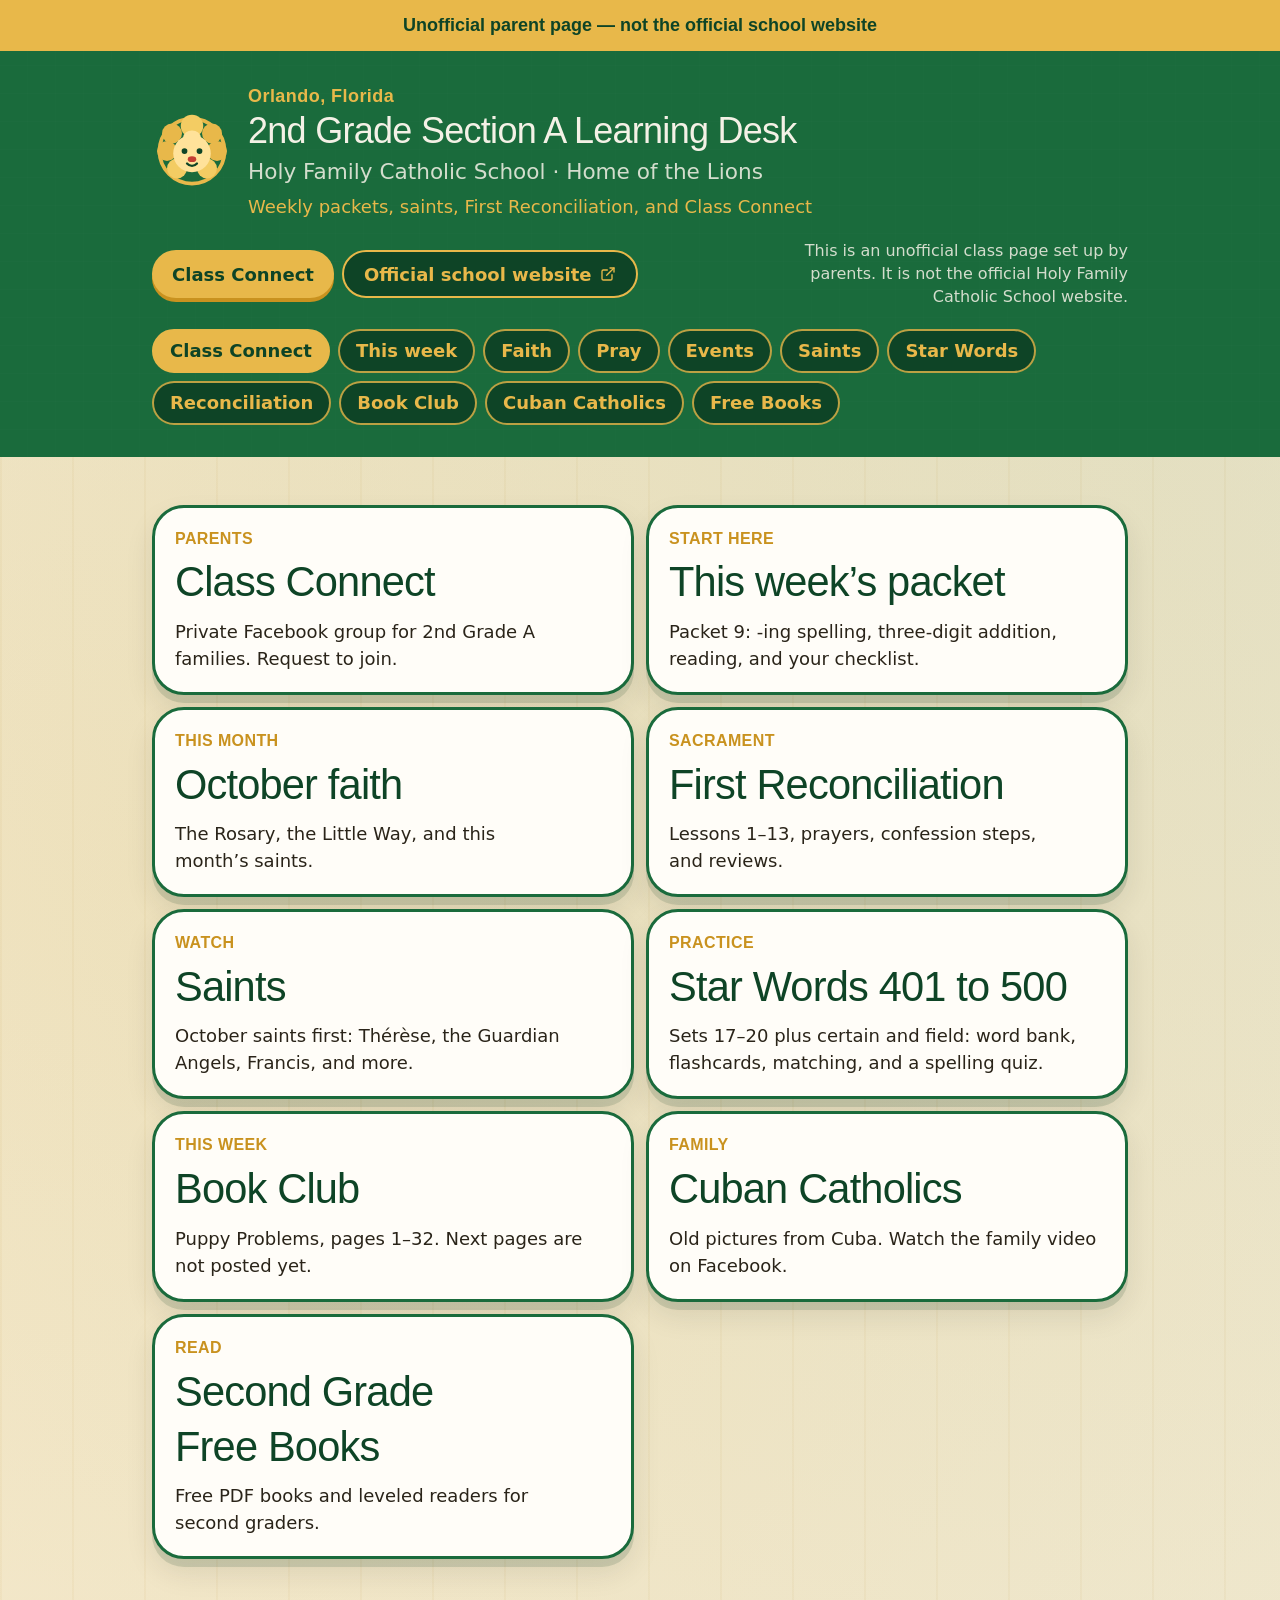
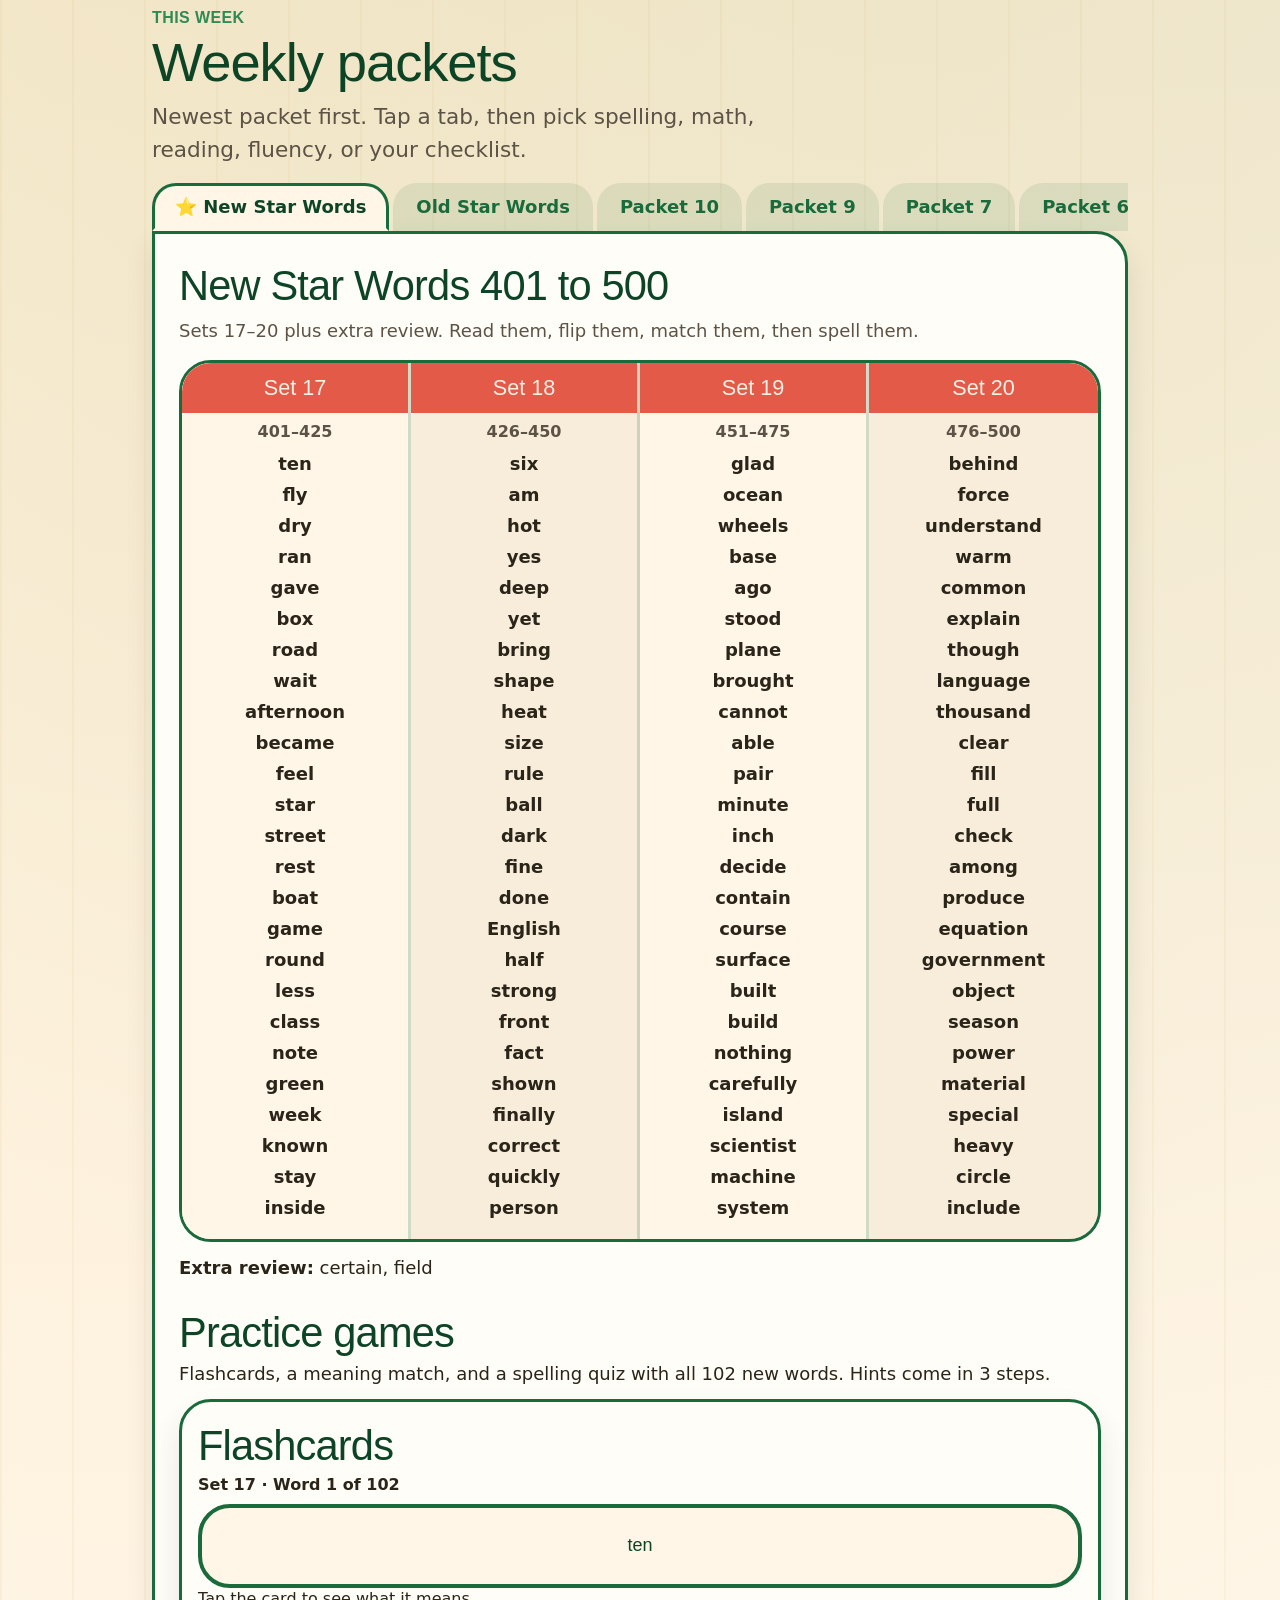
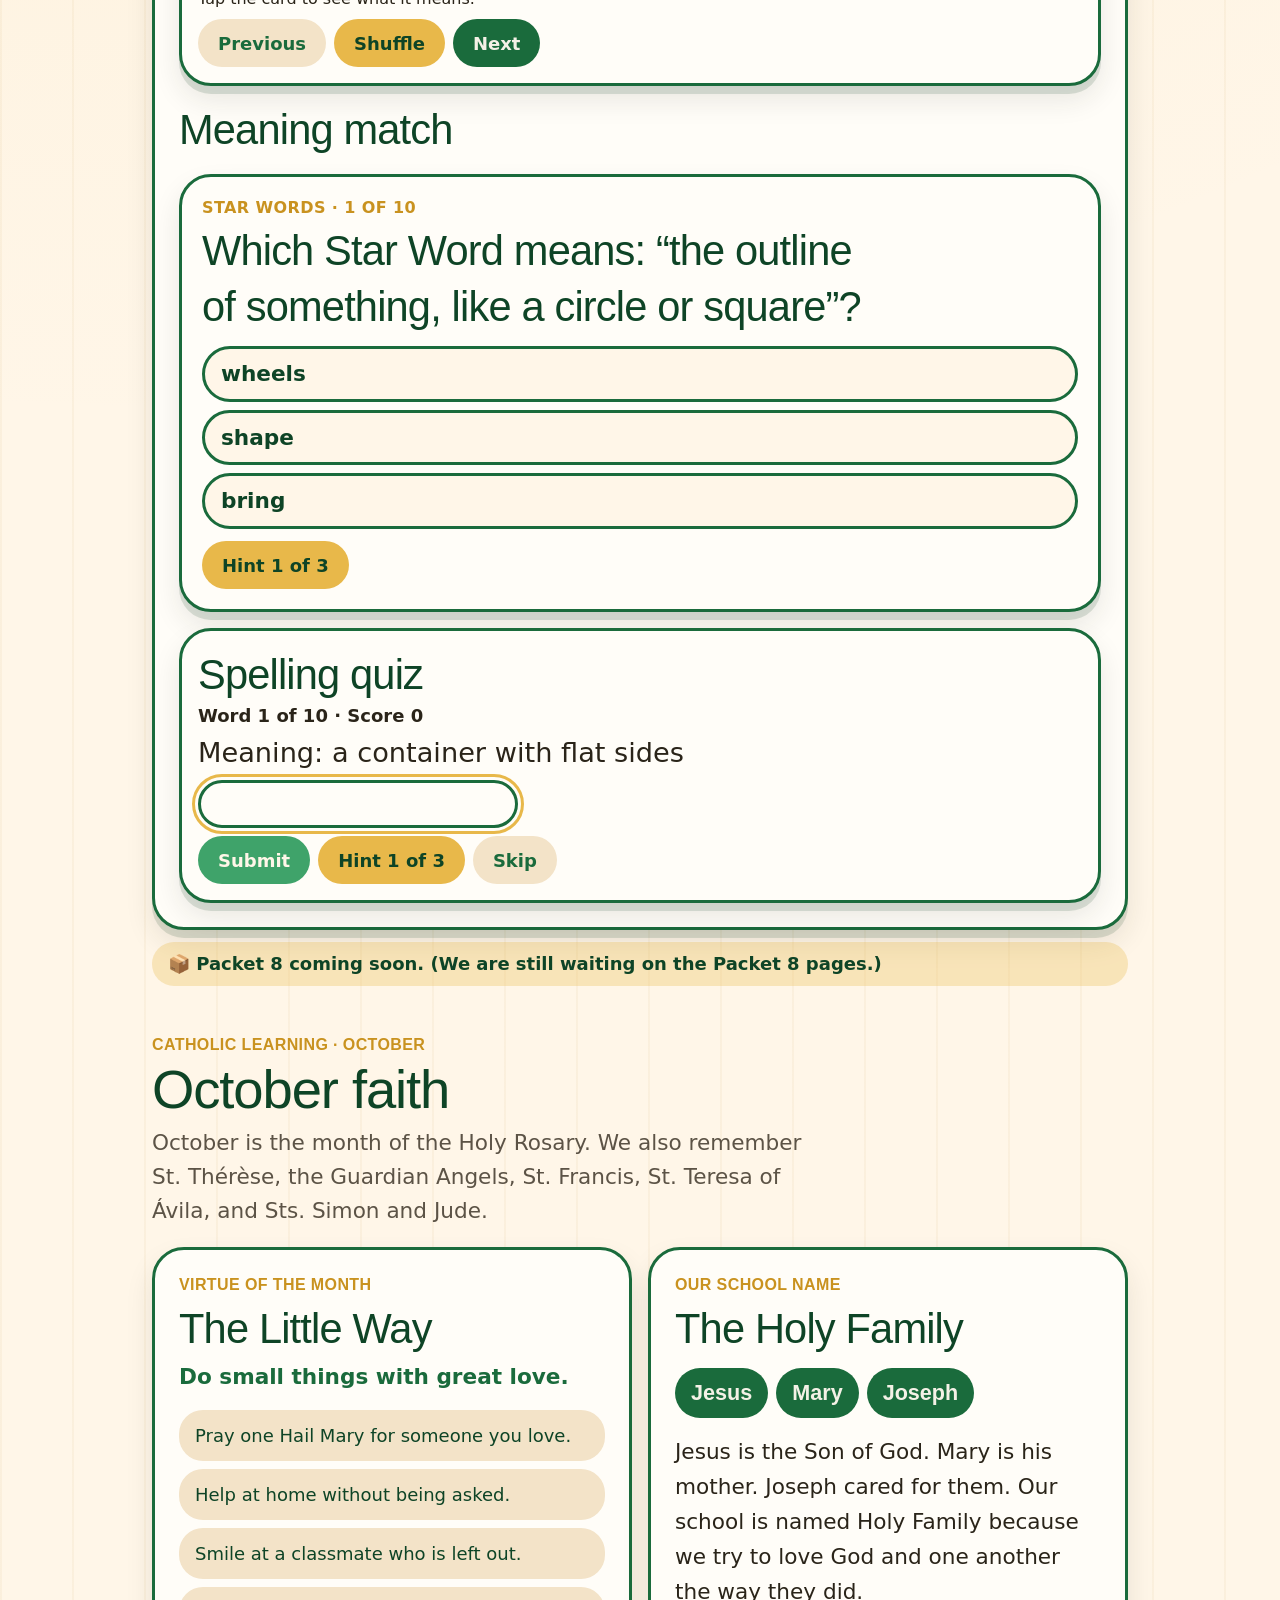
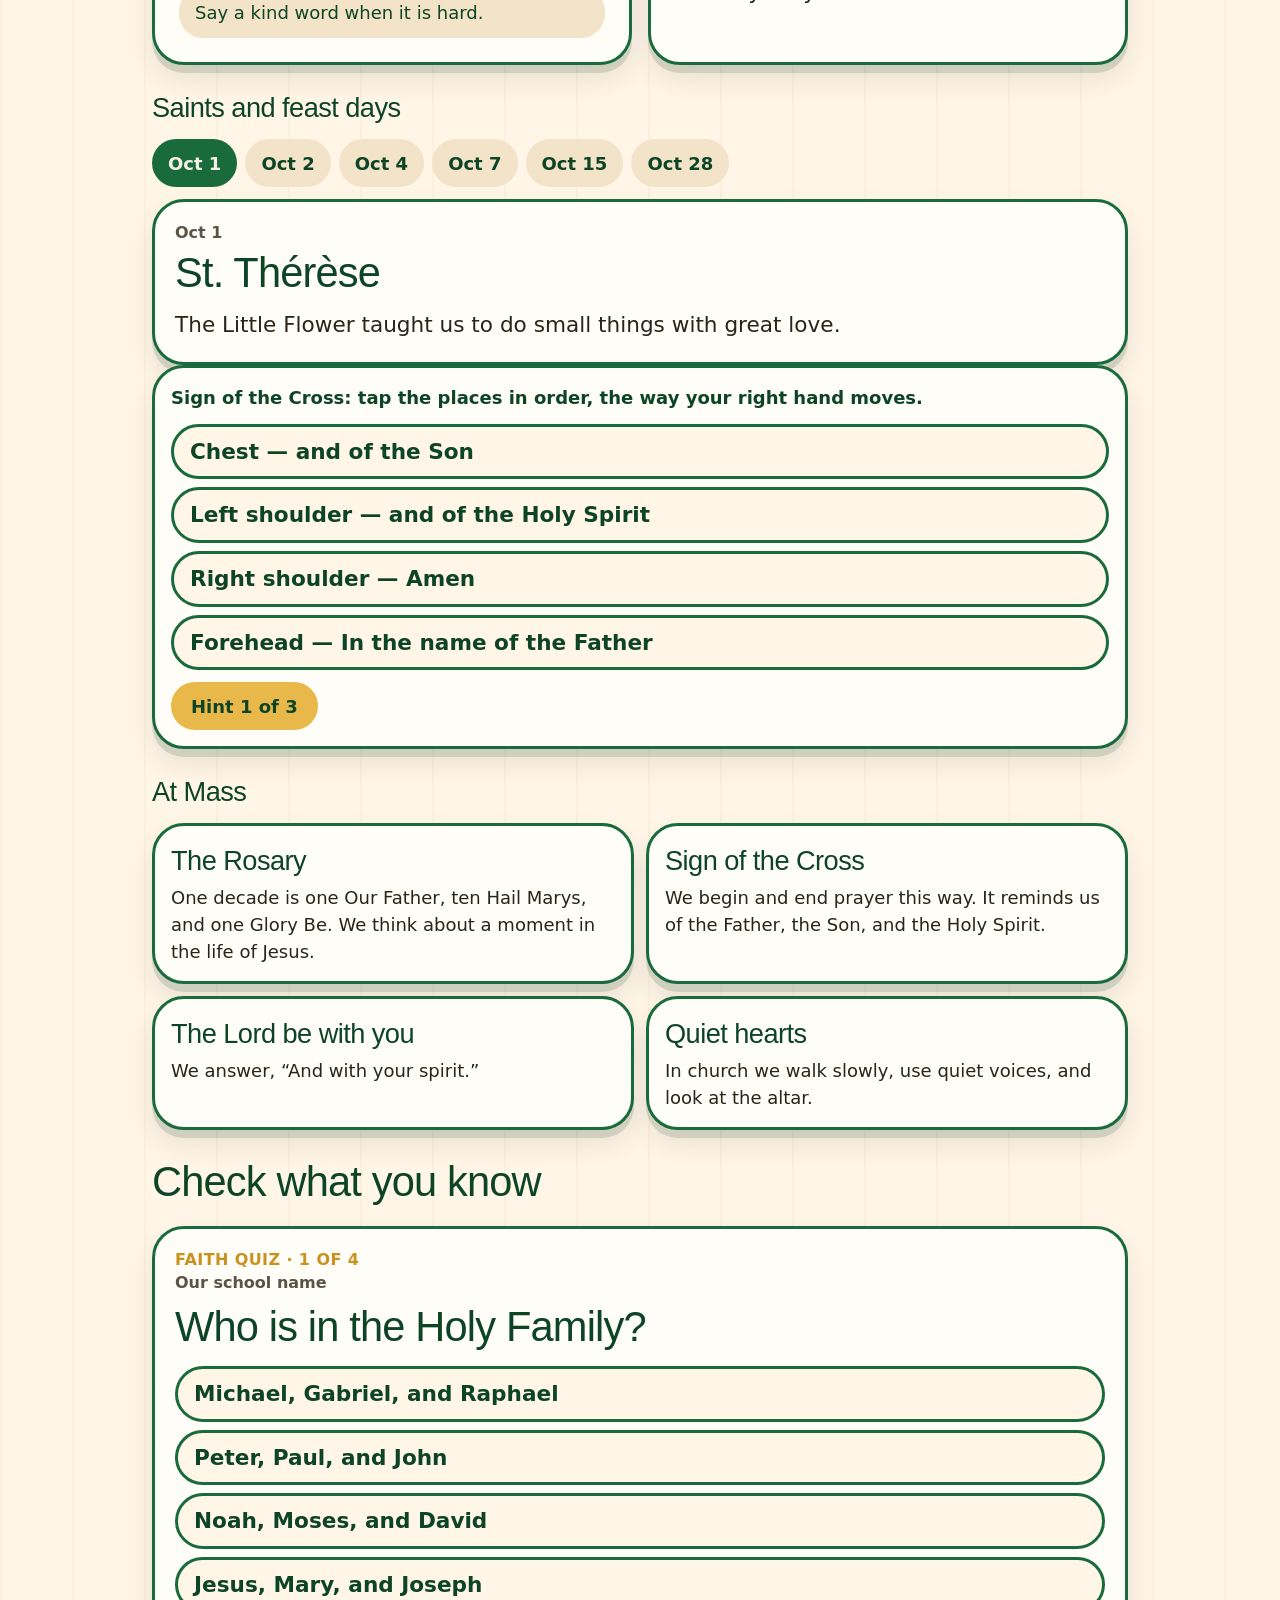
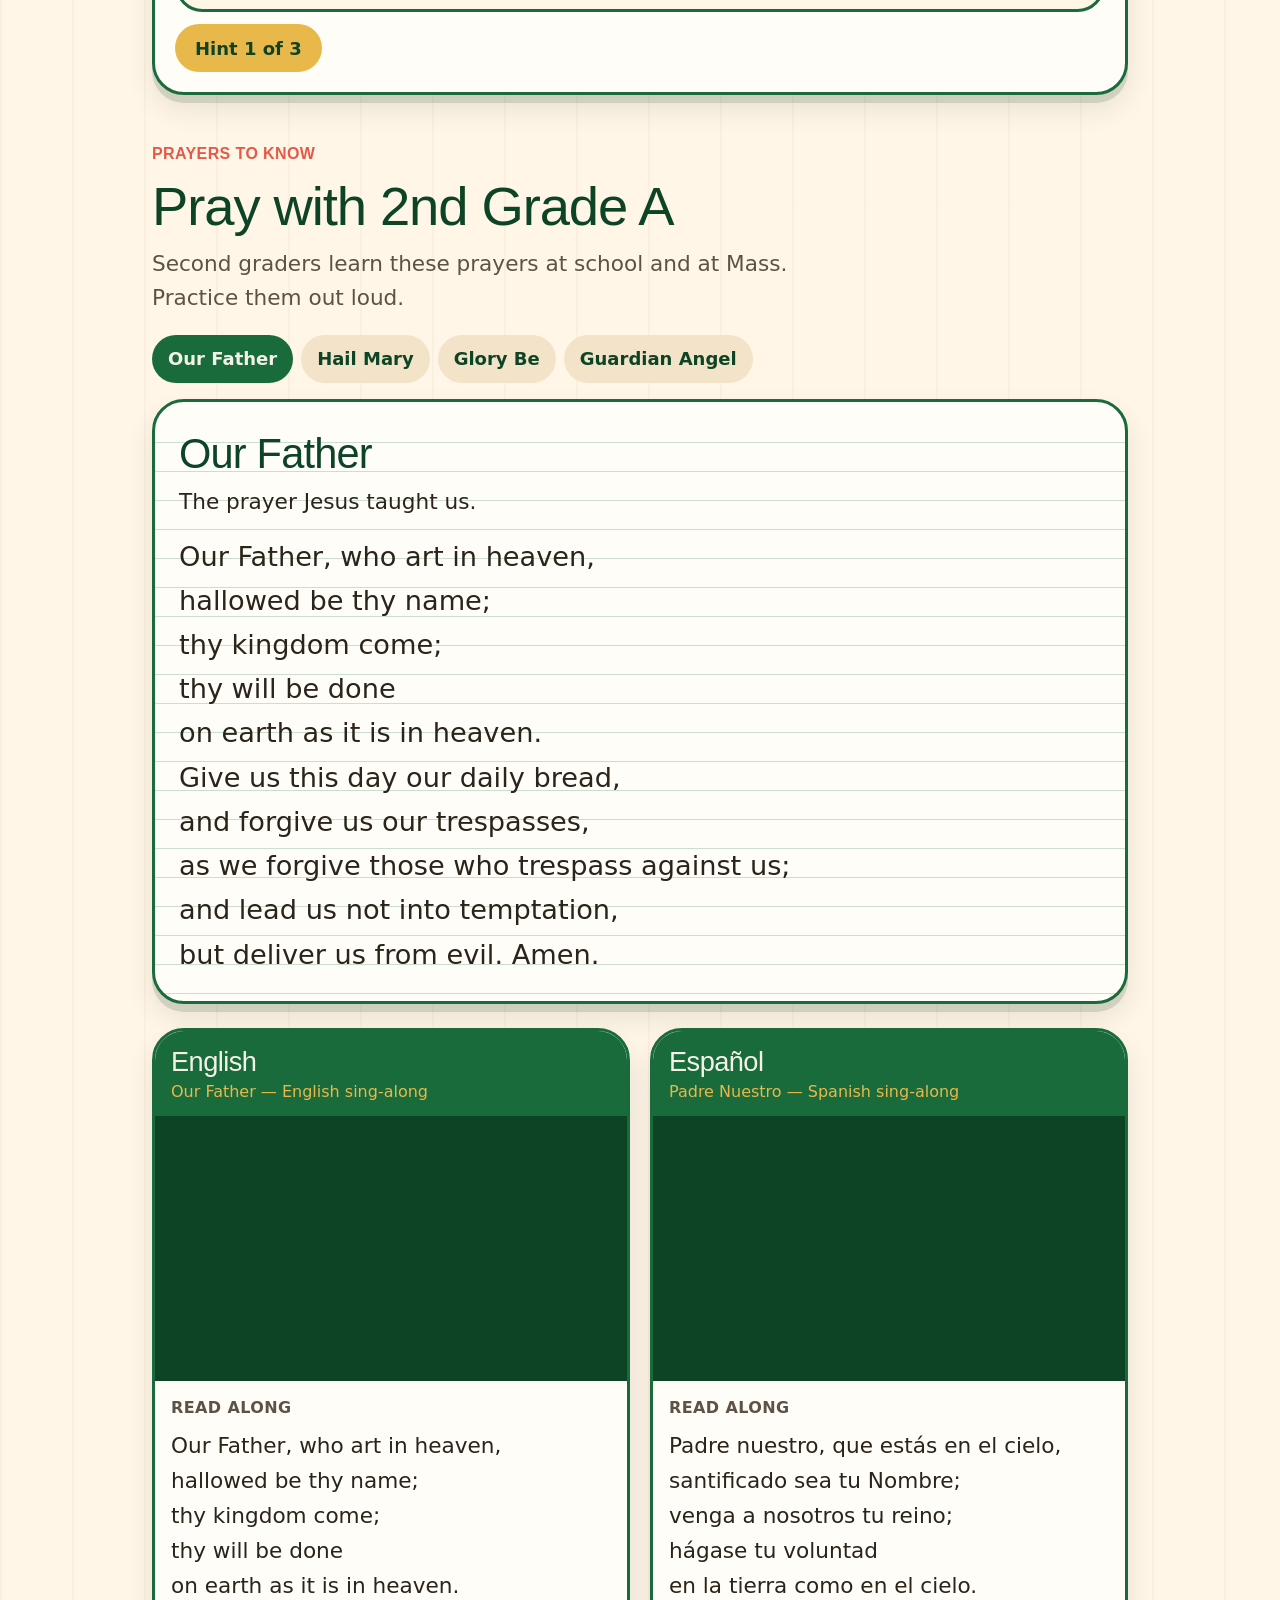
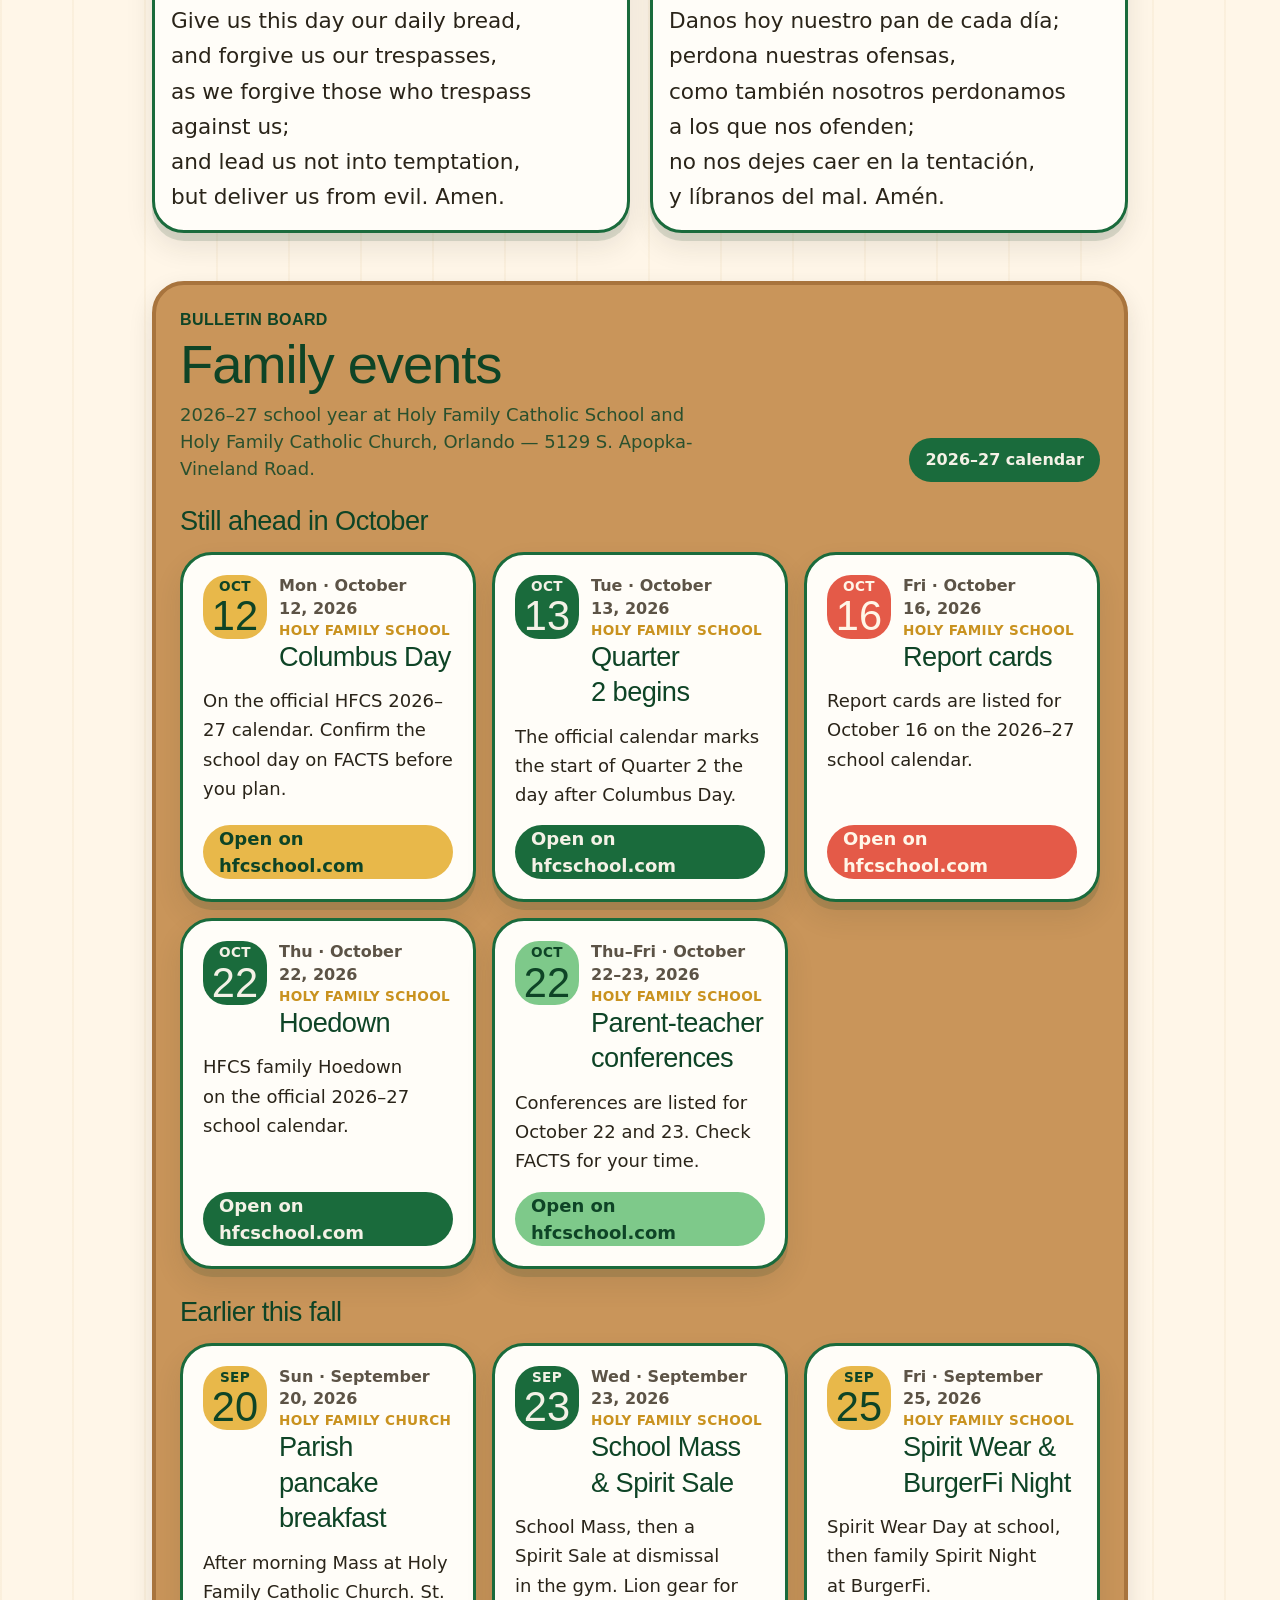
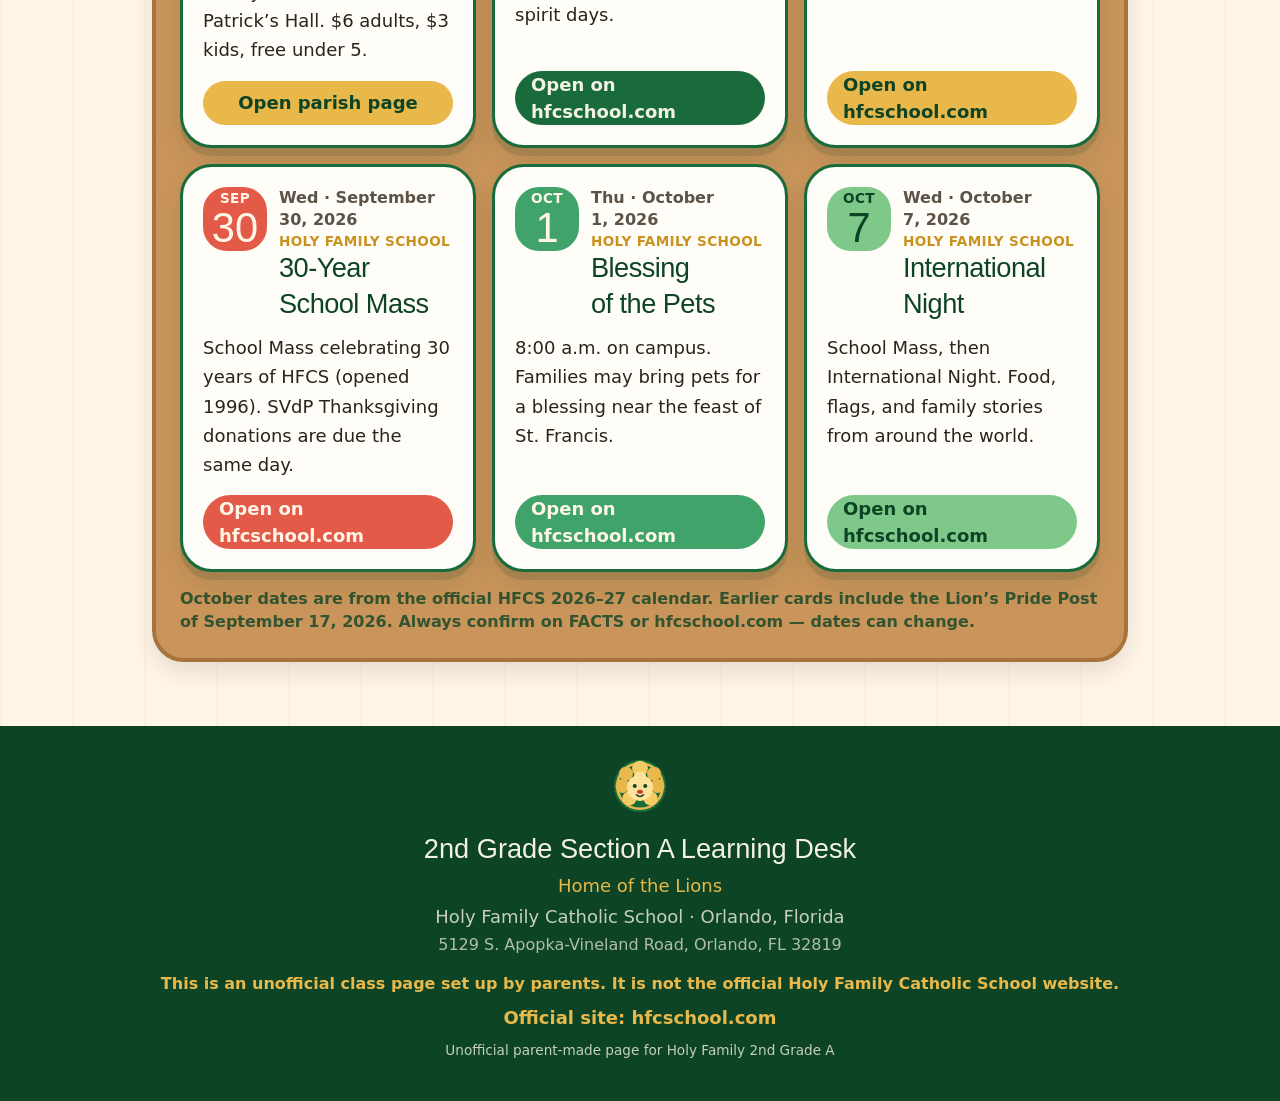
==== commit 410962b5: "Version data.js script src so browsers load new Star Words list" ====
--- a/index.html
+++ b/index.html
@@ -149,4 +149,4 @@
 <li><label class="flex items-center gap-3 rounded-lg bg-paper-deep px-4 py-3 text-base text-navy-deep"><input class="size-6" type="checkbox"/> Fluency practice and questions</label></li>
 </ul>
 </div>
-</div></div><div data-pane="7" role="tabpanel"><div class="paper-card rounded-xl rounded-tl-none p-4 sm:p-6"><div data-tabs="" id="pk7"><div class="mb-5 flex w-full min-w-0 flex-wrap gap-2" data-tabbar="" role="tablist"><button class="min-h-12 shrink-0 rounded-pill px-4 text-base font-extrabold bg-paper-deep text-navy-deep" data-off="min-h-12 shrink-0 rounded-pill px-4 text-base font-extrabold bg-paper-deep text-navy-deep" data-on="min-h-12 shrink-0 rounded-pill px-4 text-base font-extrabold bg-navy text-chalk" data-tab="spelling" role="tab" type="button">Spelling</button><button class="min-h-12 shrink-0 rounded-pill px-4 text-base font-extrabold bg-paper-deep text-navy-deep" data-off="min-h-12 shrink-0 rounded-pill px-4 text-base font-extrabold bg-paper-deep text-navy-deep" data-on="min-h-12 shrink-0 rounded-pill px-4 text-base font-extrabold bg-navy text-chalk" data-tab="math" role="tab" type="button">Math</button><button class="min-h-12 shrink-0 rounded-pill px-4 text-base font-extrabold bg-paper-deep text-navy-deep" data-off="min-h-12 shrink-0 rounded-pill px-4 text-base font-extrabold bg-paper-deep text-navy-deep" data-on="min-h-12 shrink-0 rounded-pill px-4 text-base font-extrabold bg-navy text-chalk" data-tab="reading" role="tab" type="button">Reading</button><button class="min-h-12 shrink-0 rounded-pill px-4 text-base font-extrabold bg-paper-deep text-navy-deep" data-off="min-h-12 shrink-0 rounded-pill px-4 text-base font-extrabold bg-paper-deep text-navy-deep" data-on="min-h-12 shrink-0 rounded-pill px-4 text-base font-extrabold bg-navy text-chalk" data-tab="fluency" role="tab" type="button">Fluency</button><button class="min-h-12 shrink-0 rounded-pill px-4 text-base font-extrabold bg-paper-deep text-navy-deep" data-off="min-h-12 shrink-0 rounded-pill px-4 text-base font-extrabold bg-paper-deep text-navy-deep" data-on="min-h-12 shrink-0 rounded-pill px-4 text-base font-extrabold bg-navy text-chalk" data-tab="checklist" role="tab" type="button">Checklist</button></div><div data-pane="spelling" role="tabpanel"><div id="__f"><div class="flex flex-col gap-6"><div><h3 class="font-display text-2xl text-navy-deep">Add -es after s, x, ch, and sh</h3><p class="text-ink mt-1 text-base sm:text-lg">This week’s given words:</p><ul class="mt-3 flex flex-wrap gap-2"><li class="font-display bg-gold text-navy-deep rounded-pill px-4 py-2 text-lg font-bold">bosses</li><li class="font-display bg-gold text-navy-deep rounded-pill px-4 py-2 text-lg font-bold">dresses</li><li class="font-display bg-gold text-navy-deep rounded-pill px-4 py-2 text-lg font-bold">bunches</li><li class="font-display bg-gold text-navy-deep rounded-pill px-4 py-2 text-lg font-bold">taxes</li><li class="font-display bg-gold text-navy-deep rounded-pill px-4 py-2 text-lg font-bold">wishes</li></ul><p class="paper-card mt-4 rounded-xl border-gold bg-gold/20 p-4 text-base font-bold text-navy-deep">Homework is due Friday. Practice these five words at least four times this week. The Friday test has ten words. Five will be mystery words. The paper packet is the official homework. These chains and sentences are extra practice we wrote.</p></div><div><h3 class="font-display text-xl text-navy-deep">More -es words</h3><ul class="mt-3 flex flex-wrap gap-2"><li class="font-display bg-gold text-navy-deep rounded-pill px-4 py-2 text-lg font-bold">glasses</li><li class="font-display bg-gold text-navy-deep rounded-pill px-4 py-2 text-lg font-bold">dishes</li><li class="font-display bg-gold text-navy-deep rounded-pill px-4 py-2 text-lg font-bold">lashes</li><li class="font-display bg-gold text-navy-deep rounded-pill px-4 py-2 text-lg font-bold">boxes</li><li class="font-display bg-gold text-navy-deep rounded-pill px-4 py-2 text-lg font-bold">lunches</li><li class="font-display bg-gold text-navy-deep rounded-pill px-4 py-2 text-lg font-bold">brushes</li></ul></div><div><h3 class="font-display text-xl text-navy-deep">Irregular words</h3><ul class="mt-3 flex flex-wrap gap-2"><li class="font-display bg-gold text-navy-deep rounded-pill px-4 py-2 text-lg font-bold">two</li><li class="font-display bg-gold text-navy-deep rounded-pill px-4 py-2 text-lg font-bold">does</li></ul></div><div><h3 class="font-display mb-2 text-xl text-navy-deep">Word-chain practice</h3><p class="text-ink-soft mb-3 text-base">Change one part of the word each time. Read the chain out loud.</p><div class="flex flex-col gap-3"><p class="font-display flex flex-wrap items-center gap-2 text-xl text-navy-deep"><span class="inline-flex items-center gap-2"><span class="rounded-md bg-paper-deep px-2 py-1">boss</span></span><span class="inline-flex items-center gap-2"><span class="text-gold-deep">→</span><span class="rounded-md bg-paper-deep px-2 py-1">bosses</span></span></p><p class="font-display flex flex-wrap items-center gap-2 text-xl text-navy-deep"><span class="inline-flex items-center gap-2"><span class="rounded-md bg-paper-deep px-2 py-1">dress</span></span><span class="inline-flex items-center gap-2"><span class="text-gold-deep">→</span><span class="rounded-md bg-paper-deep px-2 py-1">dresses</span></span></p><p class="font-display flex flex-wrap items-center gap-2 text-xl text-navy-deep"><span class="inline-flex items-center gap-2"><span class="rounded-md bg-paper-deep px-2 py-1">tax</span></span><span class="inline-flex items-center gap-2"><span class="text-gold-deep">→</span><span class="rounded-md bg-paper-deep px-2 py-1">taxes</span></span></p><p class="font-display flex flex-wrap items-center gap-2 text-xl text-navy-deep"><span class="inline-flex items-center gap-2"><span class="rounded-md bg-paper-deep px-2 py-1">wish</span></span><span class="inline-flex items-center gap-2"><span class="text-gold-deep">→</span><span class="rounded-md bg-paper-deep px-2 py-1">wishes</span></span></p><p class="font-display flex flex-wrap items-center gap-2 text-xl text-navy-deep"><span class="inline-flex items-center gap-2"><span class="rounded-md bg-paper-deep px-2 py-1">bunch</span></span><span class="inline-flex items-center gap-2"><span class="text-gold-deep">→</span><span class="rounded-md bg-paper-deep px-2 py-1">bunches</span></span></p></div><ol class="text-ink mt-4 list-decimal space-y-1 pl-5 text-base"><li>Start with the base word.</li><li>Add es. Read the new word.</li><li>Use the new word in a sentence you make up.</li></ol></div><div><h3 class="font-display mb-2 text-xl text-navy-deep">Sample sentences</h3><ul class="flex flex-col gap-2"><li class="paper-card lined-paper rounded-xl px-4 py-3 text-lg">The bosses wore bright dresses.</li><li class="paper-card lined-paper rounded-xl px-4 py-3 text-lg">She wishes for two bunches of grapes.</li></ul></div></div></div></div><div data-pane="math" role="tabpanel"><div id="__f"><div class="flex flex-col gap-4"><h3 class="font-display text-2xl text-navy-deep">Math practice</h3><p class="text-ink text-base sm:text-lg">The middle number is the same on both sides. Fill each blank so the equation stays balanced. Then find the missing digits in the addition and subtraction boxes.</p><p class="text-ink">Use the keypad, then tap Check. Need help? Hints come in 3 steps.</p><div class="" data-mount="math7"></div></div></div></div><div data-pane="reading" role="tabpanel"><div id="__f"><div class="flex flex-col gap-6"><article class="paper-card lined-paper rounded-xl p-5 sm:p-6"><p class="text-sky-deep mb-1 text-sm font-extrabold tracking-wide uppercase">This week’s story</p><h3 class="font-display mb-1 text-2xl text-navy-deep sm:text-3xl">The Kite and the Cloud</h3><div class="flex flex-col gap-3 text-lg leading-8 text-ink"><p>The field was warm. Leo ran with his kite and laughed at the bright sky.</p><p>Mia looked up. “Those clouds are getting dark,” she said.</p><p>Leo called back, “Rain is far away. Watch me fly!”</p><p>The wind turned cold. Rain hit the grass. The kite dropped in the mud.</p><p>Mia opened the gym door. “Come in. I saved you a dry towel.”</p><p>Leo said, “You watched the sky. I only watched my kite.”</p></div></article><div class="flex flex-col gap-4"><div class="flex flex-wrap items-center gap-2"><h3 class="font-display text-2xl text-navy-deep">Daily focus questions</h3><span class="text-ink-soft text-sm font-bold">1 of 6</span></div><fieldset class="paper-card rounded-xl p-4 sm:p-5"><legend class="font-display text-sky-deep mb-1 text-sm font-semibold uppercase">What a character says</legend><p class="mb-3 text-lg font-bold text-navy-deep">Which line shows that Mia is careful?</p><div class="flex flex-col gap-2"><button class="min-h-12 rounded-lg border-2 px-3 text-left text-base font-bold border-navy bg-paper text-ink" type="button">“Those clouds are getting dark.”</button><button class="min-h-12 rounded-lg border-2 px-3 text-left text-base font-bold border-navy bg-paper text-ink" type="button">“Watch me fly!”</button><button class="min-h-12 rounded-lg border-2 px-3 text-left text-base font-bold border-navy bg-paper text-ink" type="button">“Rain is far away.”</button><button class="min-h-12 rounded-lg border-2 px-3 text-left text-base font-bold border-navy bg-paper text-ink" type="button">“I only watched my kite.”</button></div><div class="mt-3 flex flex-wrap gap-2"><button class="bg-navy min-h-12 rounded-pill px-4 text-base font-extrabold text-chalk disabled:opacity-40" type="button">Check</button><button class="bg-gold text-navy-deep min-h-12 rounded-pill px-4 text-base font-extrabold disabled:opacity-40" type="button">Need a hint?</button></div></fieldset><button class="min-h-11 self-start rounded-pill border-2 border-navy px-4 text-sm font-extrabold text-navy" type="button">I’m done for now</button></div></div></div></div><div data-pane="fluency" role="tabpanel"><div id="__f"><div><p class="text-ink mb-4 text-base sm:text-lg">Time the story on the paper packet for homework. This page is extra practice we wrote. Do not stop at the end of a line. Keep going until you reach the period, question mark, or exclamation point. A grown-up times one minute and does not fix mistakes while the timer is running.</p><ol class="grid gap-3 sm:grid-cols-2"><li class="paper-card rounded-xl p-4"><p class="font-display text-gold-deep text-sm font-bold">Step 1</p><h4 class="font-display text-xl text-navy-deep">Read to the punctuation</h4><p class="mt-1 text-base text-ink">A line break is not a stop. The period is the stop.</p></li><li class="paper-card rounded-xl p-4"><p class="font-display text-gold-deep text-sm font-bold">Step 2</p><h4 class="font-display text-xl text-navy-deep">One minute</h4><p class="mt-1 text-base text-ink">A grown-up watches the clock. Do not pause the timer to fix a word.</p></li><li class="paper-card rounded-xl p-4"><p class="font-display text-gold-deep text-sm font-bold">Step 3</p><h4 class="font-display text-xl text-navy-deep">Stuck?</h4><p class="mt-1 text-base text-ink">After a short wait, the grown-up says the word. That word counts as a mistake.</p></li><li class="paper-card rounded-xl p-4"><p class="font-display text-gold-deep text-sm font-bold">Step 4</p><h4 class="font-display text-xl text-navy-deep">Find the score</h4><p class="mt-1 text-base text-ink">Subtract the mistakes from the words you read.</p></li></ol></div></div></div><div data-pane="checklist" role="tabpanel"><div id="__f"><div><p class="text-ink mb-4 text-base sm:text-lg">Tap each box when you finish it. Your checks stay on this device.</p><ul class="flex flex-col gap-2"><li><button class="flex min-h-14 w-full items-center gap-3 rounded-xl border-3 px-4 text-left text-lg font-extrabold border-navy bg-paper text-navy-deep" data-check="home:nightly-reading-log-in-the-orange-folder" type="button"><span class="flex size-8 shrink-0 items-center justify-center rounded-md border-2 border-navy bg-paper box box"></span>Nightly reading log in the orange folder</button></li><li><button class="flex min-h-14 w-full items-center gap-3 rounded-xl border-3 px-4 text-left text-lg font-extrabold border-navy bg-paper text-navy-deep" data-check="home:math-practices" type="button"><span class="flex size-8 shrink-0 items-center justify-center rounded-md border-2 border-navy bg-paper box box"></span>Math practices</button></li><li><button class="flex min-h-14 w-full items-center gap-3 rounded-xl border-3 px-4 text-left text-lg font-extrabold border-navy bg-paper text-navy-deep" data-check="home:spelling-words-at-least-four-times-this-" type="button"><span class="flex size-8 shrink-0 items-center justify-center rounded-md border-2 border-navy bg-paper box box"></span>Spelling words, at least four times this week</button></li><li><button class="flex min-h-14 w-full items-center gap-3 rounded-xl border-3 px-4 text-left text-lg font-extrabold border-navy bg-paper text-navy-deep" data-check="home:sight-words-return-when-ready-to-be-asse" type="button"><span class="flex size-8 shrink-0 items-center justify-center rounded-md border-2 border-navy bg-paper box box"></span>Sight words (return when ready to be assessed)</button></li><li><button class="flex min-h-14 w-full items-center gap-3 rounded-xl border-3 px-4 text-left text-lg font-extrabold border-navy bg-paper text-navy-deep" data-check="home:grammar-practice-on-the-paper-packet" type="button"><span class="flex size-8 shrink-0 items-center justify-center rounded-md border-2 border-navy bg-paper box box"></span>Grammar practice on the paper packet</button></li></ul><p class="text-ink-soft mt-3 text-base font-bold">0 of 5 packed up</p></div></div></div></div></div></div><div data-pane="6" role="tabpanel"><div class="paper-card rounded-xl rounded-tl-none p-4 sm:p-6"><div data-tabs="" id="pk6"><div class="mb-5 flex w-full min-w-0 flex-wrap gap-2" data-tabbar="" role="tablist"><button class="min-h-12 shrink-0 rounded-pill px-4 text-base font-extrabold bg-paper-deep text-navy-deep" data-off="min-h-12 shrink-0 rounded-pill px-4 text-base font-extrabold bg-paper-deep text-navy-deep" data-on="min-h-12 shrink-0 rounded-pill px-4 text-base font-extrabold bg-navy text-chalk" data-tab="spelling" role="tab" type="button">Spelling</button><button class="min-h-12 shrink-0 rounded-pill px-4 text-base font-extrabold bg-paper-deep text-navy-deep" data-off="min-h-12 shrink-0 rounded-pill px-4 text-base font-extrabold bg-paper-deep text-navy-deep" data-on="min-h-12 shrink-0 rounded-pill px-4 text-base font-extrabold bg-navy text-chalk" data-tab="math" role="tab" type="button">Math</button><button class="min-h-12 shrink-0 rounded-pill px-4 text-base font-extrabold bg-paper-deep text-navy-deep" data-off="min-h-12 shrink-0 rounded-pill px-4 text-base font-extrabold bg-paper-deep text-navy-deep" data-on="min-h-12 shrink-0 rounded-pill px-4 text-base font-extrabold bg-navy text-chalk" data-tab="reading" role="tab" type="button">Reading</button><button class="min-h-12 shrink-0 rounded-pill px-4 text-base font-extrabold bg-paper-deep text-navy-deep" data-off="min-h-12 shrink-0 rounded-pill px-4 text-base font-extrabold bg-paper-deep text-navy-deep" data-on="min-h-12 shrink-0 rounded-pill px-4 text-base font-extrabold bg-navy text-chalk" data-tab="fluency" role="tab" type="button">Fluency</button><button class="min-h-12 shrink-0 rounded-pill px-4 text-base font-extrabold bg-paper-deep text-navy-deep" data-off="min-h-12 shrink-0 rounded-pill px-4 text-base font-extrabold bg-paper-deep text-navy-deep" data-on="min-h-12 shrink-0 rounded-pill px-4 text-base font-extrabold bg-navy text-chalk" data-tab="checklist" role="tab" type="button">Checklist</button></div><div data-pane="spelling" role="tabpanel"><div id="__f"><div class="flex flex-col gap-6"><div><h3 class="font-display text-2xl text-navy-deep">Silent e review, including exceptions</h3><p class="text-ink mt-1 text-base sm:text-lg">This week’s given words:</p><ul class="mt-3 flex flex-wrap gap-2"><li class="font-display bg-gold text-navy-deep rounded-pill px-4 py-2 text-lg font-bold">change</li><li class="font-display bg-gold text-navy-deep rounded-pill px-4 py-2 text-lg font-bold">place</li><li class="font-display bg-gold text-navy-deep rounded-pill px-4 py-2 text-lg font-bold">while</li><li class="font-display bg-gold text-navy-deep rounded-pill px-4 py-2 text-lg font-bold">dove</li><li class="font-display bg-gold text-navy-deep rounded-pill px-4 py-2 text-lg font-bold">live</li></ul><p class="paper-card mt-4 rounded-xl border-gold bg-gold/20 p-4 text-base font-bold text-navy-deep">The paper packet is the official homework. These chains and sentences are extra practice we wrote. The spelling test is on Friday. Study these five words. Five more will be mystery words.</p></div><div><h3 class="font-display text-xl text-navy-deep">Silent e exceptions</h3><ul class="mt-3 flex flex-wrap gap-2"><li class="font-display bg-gold text-navy-deep rounded-pill px-4 py-2 text-lg font-bold">give</li><li class="font-display bg-gold text-navy-deep rounded-pill px-4 py-2 text-lg font-bold">love</li><li class="font-display bg-gold text-navy-deep rounded-pill px-4 py-2 text-lg font-bold">some</li><li class="font-display bg-gold text-navy-deep rounded-pill px-4 py-2 text-lg font-bold">done</li><li class="font-display bg-gold text-navy-deep rounded-pill px-4 py-2 text-lg font-bold">none</li></ul></div><div><h3 class="font-display text-xl text-navy-deep">Irregular words</h3><ul class="mt-3 flex flex-wrap gap-2"><li class="font-display bg-gold text-navy-deep rounded-pill px-4 py-2 text-lg font-bold">who</li><li class="font-display bg-gold text-navy-deep rounded-pill px-4 py-2 text-lg font-bold">by</li><li class="font-display bg-gold text-navy-deep rounded-pill px-4 py-2 text-lg font-bold">my</li><li class="font-display bg-gold text-navy-deep rounded-pill px-4 py-2 text-lg font-bold">one</li><li class="font-display bg-gold text-navy-deep rounded-pill px-4 py-2 text-lg font-bold">once</li></ul></div><div><h3 class="font-display mb-2 text-xl text-navy-deep">Word-chain practice</h3><p class="text-ink-soft mb-3 text-base">Change one part of the word each time. Read the chain out loud.</p><div class="flex flex-col gap-3"><p class="font-display flex flex-wrap items-center gap-2 text-xl text-navy-deep"><span class="inline-flex items-center gap-2"><span class="rounded-md bg-paper-deep px-2 py-1">live</span></span><span class="inline-flex items-center gap-2"><span class="text-gold-deep">→</span><span class="rounded-md bg-paper-deep px-2 py-1">give</span></span><span class="inline-flex items-center gap-2"><span class="text-gold-deep">→</span><span class="rounded-md bg-paper-deep px-2 py-1">love</span></span></p><p class="font-display flex flex-wrap items-center gap-2 text-xl text-navy-deep"><span class="inline-flex items-center gap-2"><span class="rounded-md bg-paper-deep px-2 py-1">done</span></span><span class="inline-flex items-center gap-2"><span class="text-gold-deep">→</span><span class="rounded-md bg-paper-deep px-2 py-1">none</span></span><span class="inline-flex items-center gap-2"><span class="text-gold-deep">→</span><span class="rounded-md bg-paper-deep px-2 py-1">dove</span></span></p></div><ol class="text-ink mt-4 list-decimal space-y-1 pl-5 text-base"><li>Make the word live.</li><li>Change l to g. What word is this?</li><li>Change give to love.</li></ol></div><div><h3 class="font-display mb-2 text-xl text-navy-deep">Sample sentences</h3><ul class="flex flex-col gap-2"><li class="paper-card lined-paper rounded-xl px-4 py-3 text-lg">The dove sat in the same place.</li><li class="paper-card lined-paper rounded-xl px-4 py-3 text-lg">We can live and play while we wait.</li></ul></div></div></div></div><div data-pane="math" role="tabpanel"><div id="__f"><div class="flex flex-col gap-4"><h3 class="font-display text-2xl text-navy-deep">Math practice</h3><p class="text-ink text-base sm:text-lg">If the ones on top are smaller, trade a ten for 10 ones. Then subtract the ones and the tens. If no tens are left, do not write a 0 in front.</p><p class="text-ink">Use the keypad, then tap Check. Need help? Hints come in 3 steps.</p><div class="" data-mount="math6"></div></div></div></div><div data-pane="reading" role="tabpanel"><div id="__f"><div class="flex flex-col gap-6"><article class="paper-card lined-paper rounded-xl p-5 sm:p-6"><p class="text-sky-deep mb-1 text-sm font-extrabold tracking-wide uppercase">This week’s story</p><h3 class="font-display mb-1 text-2xl text-navy-deep sm:text-3xl">The Slow Gate</h3><div class="flex flex-col gap-3 text-lg leading-8 text-ink"><p>Mia wanted to be first. Leo walked slowly, but he did not stop.</p><p>They raced to the garden gate. Mia ran fast, then stopped to pick a flower.</p><p>Leo kept walking. He touched the gate first.</p><p>Mia said, “You are slow!” Leo said, “I did not stop.”</p><p>This short story teaches a lesson. Keep going, even if you are not the fastest.</p></div></article><div class="flex flex-col gap-4"><div class="flex flex-wrap items-center gap-2"><h3 class="font-display text-2xl text-navy-deep">Daily focus questions</h3><span class="text-ink-soft text-sm font-bold">1 of 6</span></div><fieldset class="paper-card rounded-xl p-4 sm:p-5"><legend class="font-display text-sky-deep mb-1 text-sm font-semibold uppercase">Word meaning</legend><p class="mb-3 text-lg font-bold text-navy-deep">A fable is a short story that teaches a lesson. Which sentence shows that?</p><div class="flex flex-col gap-2"><button class="min-h-12 rounded-lg border-2 px-3 text-left text-base font-bold border-navy bg-paper text-ink" type="button">Keep going, even if you are not the fastest.</button><button class="min-h-12 rounded-lg border-2 px-3 text-left text-base font-bold border-navy bg-paper text-ink" type="button">Mia picked a flower.</button><button class="min-h-12 rounded-lg border-2 px-3 text-left text-base font-bold border-navy bg-paper text-ink" type="button">The gate is green.</button><button class="min-h-12 rounded-lg border-2 px-3 text-left text-base font-bold border-navy bg-paper text-ink" type="button">Leo has two shoes.</button></div><div class="mt-3 flex flex-wrap gap-2"><button class="bg-navy min-h-12 rounded-pill px-4 text-base font-extrabold text-chalk disabled:opacity-40" type="button">Check</button><button class="bg-gold text-navy-deep min-h-12 rounded-pill px-4 text-base font-extrabold disabled:opacity-40" type="button">Need a hint?</button></div></fieldset><button class="min-h-11 self-start rounded-pill border-2 border-navy px-4 text-sm font-extrabold text-navy" type="button">I’m done for now</button></div></div></div></div><div data-pane="fluency" role="tabpanel"><div id="__f"><div><p class="text-ink mb-4 text-base sm:text-lg">Time the story on the paper packet for homework. This page is extra practice we wrote. Read the whole passage. A grown-up times one minute and does not fix mistakes while the timer is running. If a word takes too long, the grown-up says it and counts a mistake. Words correct equals words read minus mistakes.</p><ol class="grid gap-3 sm:grid-cols-2"><li class="paper-card rounded-xl p-4"><p class="font-display text-gold-deep text-sm font-bold">Step 1</p><h4 class="font-display text-xl text-navy-deep">Read the whole passage</h4><p class="mt-1 text-base text-ink">Start at the first word and keep going until the minute ends.</p></li><li class="paper-card rounded-xl p-4"><p class="font-display text-gold-deep text-sm font-bold">Step 2</p><h4 class="font-display text-xl text-navy-deep">One minute</h4><p class="mt-1 text-base text-ink">A grown-up watches the clock. Do not stop the timer to fix a word.</p></li><li class="paper-card rounded-xl p-4"><p class="font-display text-gold-deep text-sm font-bold">Step 3</p><h4 class="font-display text-xl text-navy-deep">Stuck?</h4><p class="mt-1 text-base text-ink">After a short wait, the grown-up says the word. That word counts as a mistake.</p></li><li class="paper-card rounded-xl p-4"><p class="font-display text-gold-deep text-sm font-bold">Step 4</p><h4 class="font-display text-xl text-navy-deep">Find the score</h4><p class="mt-1 text-base text-ink">Subtract the mistakes from the words you read. That number is how many you read correctly.</p></li></ol></div></div></div><div data-pane="checklist" role="tabpanel"><div id="__f"><div><p class="text-ink mb-4 text-base sm:text-lg">Tap each box when you finish it. Your checks stay on this device.</p><ul class="flex flex-col gap-2"><li><button class="flex min-h-14 w-full items-center gap-3 rounded-xl border-3 px-4 text-left text-lg font-extrabold border-navy bg-paper text-navy-deep" data-check="home:nightly-reading-log-in-the-orange-folder" type="button"><span class="flex size-8 shrink-0 items-center justify-center rounded-md border-2 border-navy bg-paper box box"></span>Nightly reading log in the orange folder</button></li><li><button class="flex min-h-14 w-full items-center gap-3 rounded-xl border-3 px-4 text-left text-lg font-extrabold border-navy bg-paper text-navy-deep" data-check="home:math-practice-pages" type="button"><span class="flex size-8 shrink-0 items-center justify-center rounded-md border-2 border-navy bg-paper box box"></span>Math practice pages</button></li><li><button class="flex min-h-14 w-full items-center gap-3 rounded-xl border-3 px-4 text-left text-lg font-extrabold border-navy bg-paper text-navy-deep" data-check="home:fluency-passage-and-questions" type="button"><span class="flex size-8 shrink-0 items-center justify-center rounded-md border-2 border-navy bg-paper box box"></span>Fluency passage and questions</button></li><li><button class="flex min-h-14 w-full items-center gap-3 rounded-xl border-3 px-4 text-left text-lg font-extrabold border-navy bg-paper text-navy-deep" data-check="home:spelling-words" type="button"><span class="flex size-8 shrink-0 items-center justify-center rounded-md border-2 border-navy bg-paper box box"></span>Spelling words</button></li><li><button class="flex min-h-14 w-full items-center gap-3 rounded-xl border-3 px-4 text-left text-lg font-extrabold border-navy bg-paper text-navy-deep" data-check="home:sight-words-return-when-ready-to-be-asse" type="button"><span class="flex size-8 shrink-0 items-center justify-center rounded-md border-2 border-navy bg-paper box box"></span>Sight words (return when ready to be assessed)</button></li></ul><p class="text-ink-soft mt-3 text-base font-bold">0 of 5 packed up</p></div></div></div></div></div></div><div data-pane="5" role="tabpanel"><div class="paper-card rounded-xl rounded-tl-none p-4 sm:p-6"><div data-tabs="" id="pk5"><div class="mb-5 flex w-full min-w-0 flex-wrap gap-2" data-tabbar="" role="tablist"><button class="min-h-12 shrink-0 rounded-pill px-4 text-base font-extrabold bg-paper-deep text-navy-deep" data-off="min-h-12 shrink-0 rounded-pill px-4 text-base font-extrabold bg-paper-deep text-navy-deep" data-on="min-h-12 shrink-0 rounded-pill px-4 text-base font-extrabold bg-navy text-chalk" data-tab="spelling" role="tab" type="button">Spelling</button><button class="min-h-12 shrink-0 rounded-pill px-4 text-base font-extrabold bg-paper-deep text-navy-deep" data-off="min-h-12 shrink-0 rounded-pill px-4 text-base font-extrabold bg-paper-deep text-navy-deep" data-on="min-h-12 shrink-0 rounded-pill px-4 text-base font-extrabold bg-navy text-chalk" data-tab="math" role="tab" type="button">Math</button><button class="min-h-12 shrink-0 rounded-pill px-4 text-base font-extrabold bg-paper-deep text-navy-deep" data-off="min-h-12 shrink-0 rounded-pill px-4 text-base font-extrabold bg-paper-deep text-navy-deep" data-on="min-h-12 shrink-0 rounded-pill px-4 text-base font-extrabold bg-navy text-chalk" data-tab="reading" role="tab" type="button">Reading</button><button class="min-h-12 shrink-0 rounded-pill px-4 text-base font-extrabold bg-paper-deep text-navy-deep" data-off="min-h-12 shrink-0 rounded-pill px-4 text-base font-extrabold bg-paper-deep text-navy-deep" data-on="min-h-12 shrink-0 rounded-pill px-4 text-base font-extrabold bg-navy text-chalk" data-tab="fluency" role="tab" type="button">Fluency</button><button class="min-h-12 shrink-0 rounded-pill px-4 text-base font-extrabold bg-paper-deep text-navy-deep" data-off="min-h-12 shrink-0 rounded-pill px-4 text-base font-extrabold bg-paper-deep text-navy-deep" data-on="min-h-12 shrink-0 rounded-pill px-4 text-base font-extrabold bg-navy text-chalk" data-tab="checklist" role="tab" type="button">Checklist</button></div><div data-pane="spelling" role="tabpanel"><div id="__f"><div class="flex flex-col gap-6"><div><h3 class="font-display text-2xl text-navy-deep">Silent e, set 2: a_e, u_e, e_e</h3><p class="text-ink mt-1 text-base sm:text-lg">This week’s given words:</p><ul class="mt-3 flex flex-wrap gap-2"><li class="font-display bg-gold text-navy-deep rounded-pill px-4 py-2 text-lg font-bold">shade</li><li class="font-display bg-gold text-navy-deep rounded-pill px-4 py-2 text-lg font-bold">grime</li><li class="font-display bg-gold text-navy-deep rounded-pill px-4 py-2 text-lg font-bold">whale</li><li class="font-display bg-gold text-navy-deep rounded-pill px-4 py-2 text-lg font-bold">flute</li><li class="font-display bg-gold text-navy-deep rounded-pill px-4 py-2 text-lg font-bold">theme</li></ul><p class="paper-card mt-4 rounded-xl border-gold bg-gold/20 p-4 text-base font-bold text-navy-deep">The paper packet is the official homework. These chains and sentences are extra practice we wrote. Spelling tests are usually on Friday. This week the test is Thursday because of the holiday. Study these five words. Five more will be mystery words.</p></div><div><h3 class="font-display text-xl text-navy-deep">More silent-e words</h3><ul class="mt-3 flex flex-wrap gap-2"><li class="font-display bg-gold text-navy-deep rounded-pill px-4 py-2 text-lg font-bold">grade</li><li class="font-display bg-gold text-navy-deep rounded-pill px-4 py-2 text-lg font-bold">chase</li><li class="font-display bg-gold text-navy-deep rounded-pill px-4 py-2 text-lg font-bold">slide</li><li class="font-display bg-gold text-navy-deep rounded-pill px-4 py-2 text-lg font-bold">quite</li><li class="font-display bg-gold text-navy-deep rounded-pill px-4 py-2 text-lg font-bold">froze</li><li class="font-display bg-gold text-navy-deep rounded-pill px-4 py-2 text-lg font-bold">these</li></ul></div><div><h3 class="font-display text-xl text-navy-deep">Irregular words</h3><ul class="mt-3 flex flex-wrap gap-2"><li class="font-display bg-gold text-navy-deep rounded-pill px-4 py-2 text-lg font-bold">who</li><li class="font-display bg-gold text-navy-deep rounded-pill px-4 py-2 text-lg font-bold">by</li><li class="font-display bg-gold text-navy-deep rounded-pill px-4 py-2 text-lg font-bold">my</li><li class="font-display bg-gold text-navy-deep rounded-pill px-4 py-2 text-lg font-bold">one</li><li class="font-display bg-gold text-navy-deep rounded-pill px-4 py-2 text-lg font-bold">once</li></ul></div><div><h3 class="font-display mb-2 text-xl text-navy-deep">Word-chain practice</h3><p class="text-ink-soft mb-3 text-base">Change one part of the word each time. Read the chain out loud.</p><div class="flex flex-col gap-3"><p class="font-display flex flex-wrap items-center gap-2 text-xl text-navy-deep"><span class="inline-flex items-center gap-2"><span class="rounded-md bg-paper-deep px-2 py-1">shade</span></span><span class="inline-flex items-center gap-2"><span class="text-gold-deep">→</span><span class="rounded-md bg-paper-deep px-2 py-1">spade</span></span><span class="inline-flex items-center gap-2"><span class="text-gold-deep">→</span><span class="rounded-md bg-paper-deep px-2 py-1">grade</span></span><span class="inline-flex items-center gap-2"><span class="text-gold-deep">→</span><span class="rounded-md bg-paper-deep px-2 py-1">grape</span></span></p><p class="font-display flex flex-wrap items-center gap-2 text-xl text-navy-deep"><span class="inline-flex items-center gap-2"><span class="rounded-md bg-paper-deep px-2 py-1">flute</span></span><span class="inline-flex items-center gap-2"><span class="text-gold-deep">→</span><span class="rounded-md bg-paper-deep px-2 py-1">flume</span></span><span class="inline-flex items-center gap-2"><span class="text-gold-deep">→</span><span class="rounded-md bg-paper-deep px-2 py-1">plume</span></span><span class="inline-flex items-center gap-2"><span class="text-gold-deep">→</span><span class="rounded-md bg-paper-deep px-2 py-1">theme</span></span></p></div><ol class="text-ink mt-4 list-decimal space-y-1 pl-5 text-base"><li>Make the word shade.</li><li>Change sh to sp. What word is this?</li><li>Change spade to grade.</li><li>Change the d to p. What word is this?</li></ol></div><div><h3 class="font-display mb-2 text-xl text-navy-deep">Sample sentences</h3><ul class="flex flex-col gap-2"><li class="paper-card lined-paper rounded-xl px-4 py-3 text-lg">The whale swam into the shade.</li><li class="paper-card lined-paper rounded-xl px-4 py-3 text-lg">A flute played the class theme.</li></ul></div></div></div></div><div data-pane="math" role="tabpanel"><div id="__f"><div class="flex flex-col gap-4"><h3 class="font-display text-2xl text-navy-deep">Math practice</h3><p class="text-ink text-base sm:text-lg">Subtract the ones, then the tens. If no tens are left, do not write a 0 in front.</p><p class="text-ink">Use the keypad, then tap Check. Need help? Hints come in 3 steps.</p><div class="" data-mount="math5"></div></div></div></div><div data-pane="reading" role="tabpanel"><div id="__f"><div class="flex flex-col gap-6"><article class="paper-card lined-paper rounded-xl p-5 sm:p-6"><p class="text-sky-deep mb-1 text-sm font-extrabold tracking-wide uppercase">This week’s story</p><h3 class="font-display mb-1 text-2xl text-navy-deep sm:text-3xl">The Loud Gym</h3><div class="flex flex-col gap-3 text-lg leading-8 text-ink"><p>Leo liked the school gym. It was bright, and the balls made a happy noise.</p><p>His friend Mia liked the garden. It was small and quiet. Leo said, “Come bounce with me.”</p><p>Mia came in. A whistle blew. A ball rolled past her feet. She covered her ears.</p><p>“I am going back,” said Mia. “I would rather read under the tree than stay where it is too loud.”</p><p>Leo waved. “I will visit you after I play.” Mia smiled and walked to the garden.</p></div></article><div class="flex flex-col gap-4"><div class="flex flex-wrap items-center gap-2"><h3 class="font-display text-2xl text-navy-deep">Daily focus questions</h3><span class="text-ink-soft text-sm font-bold">1 of 6</span></div><fieldset class="paper-card rounded-xl p-4 sm:p-5"><legend class="font-display text-sky-deep mb-1 text-sm font-semibold uppercase">Character feelings</legend><p class="mb-3 text-lg font-bold text-navy-deep">How do Mia’s feelings change?</p><div class="flex flex-col gap-2"><button class="min-h-12 rounded-lg border-2 px-3 text-left text-base font-bold border-navy bg-paper text-ink" type="button">She comes to play, then wants to leave because it is too loud.</button><button class="min-h-12 rounded-lg border-2 px-3 text-left text-base font-bold border-navy bg-paper text-ink" type="button">She is angry at the start and happy at the end in the gym.</button><button class="min-h-12 rounded-lg border-2 px-3 text-left text-base font-bold border-navy bg-paper text-ink" type="button">She never goes into the gym.</button></div><div class="mt-3 flex flex-wrap gap-2"><button class="bg-navy min-h-12 rounded-pill px-4 text-base font-extrabold text-chalk disabled:opacity-40" type="button">Check</button><button class="bg-gold text-navy-deep min-h-12 rounded-pill px-4 text-base font-extrabold disabled:opacity-40" type="button">Need a hint?</button></div></fieldset><button class="min-h-11 self-start rounded-pill border-2 border-navy px-4 text-sm font-extrabold text-navy" type="button">I’m done for now</button></div></div></div></div><div data-pane="fluency" role="tabpanel"><div id="__f"><div><p class="text-ink mb-4 text-base sm:text-lg">Time the story on the paper packet for homework. This page is extra practice we wrote. Read the whole passage. A grown-up times one minute and does not fix mistakes while the timer is running. If a word takes too long, the grown-up says it and counts a mistake. Words correct equals words read minus mistakes.</p><ol class="grid gap-3 sm:grid-cols-2"><li class="paper-card rounded-xl p-4"><p class="font-display text-gold-deep text-sm font-bold">Step 1</p><h4 class="font-display text-xl text-navy-deep">Read the whole passage</h4><p class="mt-1 text-base text-ink">Start at the first word and keep going until the minute ends.</p></li><li class="paper-card rounded-xl p-4"><p class="font-display text-gold-deep text-sm font-bold">Step 2</p><h4 class="font-display text-xl text-navy-deep">One minute</h4><p class="mt-1 text-base text-ink">A grown-up watches the clock. Do not stop the timer to fix a word.</p></li><li class="paper-card rounded-xl p-4"><p class="font-display text-gold-deep text-sm font-bold">Step 3</p><h4 class="font-display text-xl text-navy-deep">Stuck?</h4><p class="mt-1 text-base text-ink">After a short wait, the grown-up says the word. That word counts as a mistake.</p></li><li class="paper-card rounded-xl p-4"><p class="font-display text-gold-deep text-sm font-bold">Step 4</p><h4 class="font-display text-xl text-navy-deep">Find the score</h4><p class="mt-1 text-base text-ink">Subtract the mistakes from the words you read. That number is how many you read correctly.</p></li></ol></div></div></div><div data-pane="checklist" role="tabpanel"><div id="__f"><div><p class="text-ink mb-4 text-base sm:text-lg">Tap each box when you finish it. Your checks stay on this device.</p><ul class="flex flex-col gap-2"><li><button class="flex min-h-14 w-full items-center gap-3 rounded-xl border-3 px-4 text-left text-lg font-extrabold border-navy bg-paper text-navy-deep" data-check="home:nightly-reading-log-in-the-orange-folder" type="button"><span class="flex size-8 shrink-0 items-center justify-center rounded-md border-2 border-navy bg-paper box box"></span>Nightly reading log in the orange folder</button></li><li><button class="flex min-h-14 w-full items-center gap-3 rounded-xl border-3 px-4 text-left text-lg font-extrabold border-navy bg-paper text-navy-deep" data-check="home:math-practice-pages" type="button"><span class="flex size-8 shrink-0 items-center justify-center rounded-md border-2 border-navy bg-paper box box"></span>Math practice pages</button></li><li><button class="flex min-h-14 w-full items-center gap-3 rounded-xl border-3 px-4 text-left text-lg font-extrabold border-navy bg-paper text-navy-deep" data-check="home:fluency-passage-and-questions" type="button"><span class="flex size-8 shrink-0 items-center justify-center rounded-md border-2 border-navy bg-paper box box"></span>Fluency passage and questions</button></li><li><button class="flex min-h-14 w-full items-center gap-3 rounded-xl border-3 px-4 text-left text-lg font-extrabold border-navy bg-paper text-navy-deep" data-check="home:spelling-words" type="button"><span class="flex size-8 shrink-0 items-center justify-center rounded-md border-2 border-navy bg-paper box box"></span>Spelling words</button></li><li><button class="flex min-h-14 w-full items-center gap-3 rounded-xl border-3 px-4 text-left text-lg font-extrabold border-navy bg-paper text-navy-deep" data-check="home:sight-words-return-when-ready-to-be-asse" type="button"><span class="flex size-8 shrink-0 items-center justify-center rounded-md border-2 border-navy bg-paper box box"></span>Sight words (return when ready to be assessed)</button></li></ul><p class="text-ink-soft mt-3 text-base font-bold">0 of 5 packed up</p></div></div></div></div></div></div><div data-pane="4" role="tabpanel"><div class="paper-card rounded-xl rounded-tl-none p-4 sm:p-6"><div data-tabs="" id="pk4"><div class="mb-5 flex w-full min-w-0 flex-wrap gap-2" data-tabbar="" role="tablist"><button class="min-h-12 shrink-0 rounded-pill px-4 text-base font-extrabold bg-paper-deep text-navy-deep" data-off="min-h-12 shrink-0 rounded-pill px-4 text-base font-extrabold bg-paper-deep text-navy-deep" data-on="min-h-12 shrink-0 rounded-pill px-4 text-base font-extrabold bg-navy text-chalk" data-tab="spelling" role="tab" type="button">Spelling</button><button class="min-h-12 shrink-0 rounded-pill px-4 text-base font-extrabold bg-paper-deep text-navy-deep" data-off="min-h-12 shrink-0 rounded-pill px-4 text-base font-extrabold bg-paper-deep text-navy-deep" data-on="min-h-12 shrink-0 rounded-pill px-4 text-base font-extrabold bg-navy text-chalk" data-tab="math" role="tab" type="button">Math</button><button class="min-h-12 shrink-0 rounded-pill px-4 text-base font-extrabold bg-paper-deep text-navy-deep" data-off="min-h-12 shrink-0 rounded-pill px-4 text-base font-extrabold bg-paper-deep text-navy-deep" data-on="min-h-12 shrink-0 rounded-pill px-4 text-base font-extrabold bg-navy text-chalk" data-tab="reading" role="tab" type="button">Reading</button><button class="min-h-12 shrink-0 rounded-pill px-4 text-base font-extrabold bg-paper-deep text-navy-deep" data-off="min-h-12 shrink-0 rounded-pill px-4 text-base font-extrabold bg-paper-deep text-navy-deep" data-on="min-h-12 shrink-0 rounded-pill px-4 text-base font-extrabold bg-navy text-chalk" data-tab="fluency" role="tab" type="button">Fluency</button><button class="min-h-12 shrink-0 rounded-pill px-4 text-base font-extrabold bg-paper-deep text-navy-deep" data-off="min-h-12 shrink-0 rounded-pill px-4 text-base font-extrabold bg-paper-deep text-navy-deep" data-on="min-h-12 shrink-0 rounded-pill px-4 text-base font-extrabold bg-navy text-chalk" data-tab="checklist" role="tab" type="button">Checklist</button></div><div data-pane="spelling" role="tabpanel"><div id="__f"><div class="flex flex-col gap-6"><div><h3 class="font-display text-2xl text-navy-deep">VCe: e_e, i_e, o_e</h3><p class="text-ink mt-1 text-base sm:text-lg">This week’s given words:</p><ul class="mt-3 flex flex-wrap gap-2"><li class="font-display bg-gold text-navy-deep rounded-pill px-4 py-2 text-lg font-bold">state</li><li class="font-display bg-gold text-navy-deep rounded-pill px-4 py-2 text-lg font-bold">grime</li><li class="font-display bg-gold text-navy-deep rounded-pill px-4 py-2 text-lg font-bold">globe</li><li class="font-display bg-gold text-navy-deep rounded-pill px-4 py-2 text-lg font-bold">throne</li><li class="font-display bg-gold text-navy-deep rounded-pill px-4 py-2 text-lg font-bold">grade</li></ul><p class="paper-card mt-4 rounded-xl border-gold bg-gold/20 p-4 text-base font-bold text-navy-deep">The paper packet is the official homework. These chains and sentences are extra practice we wrote. Spelling words are the ones assigned for the test.</p></div><div><h3 class="font-display text-xl text-navy-deep">More e_e words</h3><ul class="mt-3 flex flex-wrap gap-2"><li class="font-display bg-gold text-navy-deep rounded-pill px-4 py-2 text-lg font-bold">eve</li><li class="font-display bg-gold text-navy-deep rounded-pill px-4 py-2 text-lg font-bold">theme</li><li class="font-display bg-gold text-navy-deep rounded-pill px-4 py-2 text-lg font-bold">these</li><li class="font-display bg-gold text-navy-deep rounded-pill px-4 py-2 text-lg font-bold">here</li><li class="font-display bg-gold text-navy-deep rounded-pill px-4 py-2 text-lg font-bold">shape</li><li class="font-display bg-gold text-navy-deep rounded-pill px-4 py-2 text-lg font-bold">while</li><li class="font-display bg-gold text-navy-deep rounded-pill px-4 py-2 text-lg font-bold">drove</li></ul></div><div><h3 class="font-display text-xl text-navy-deep">Irregular words</h3><ul class="mt-3 flex flex-wrap gap-2"><li class="font-display bg-gold text-navy-deep rounded-pill px-4 py-2 text-lg font-bold">who</li><li class="font-display bg-gold text-navy-deep rounded-pill px-4 py-2 text-lg font-bold">by</li><li class="font-display bg-gold text-navy-deep rounded-pill px-4 py-2 text-lg font-bold">my</li></ul></div><div><h3 class="font-display mb-2 text-xl text-navy-deep">Word-chain practice</h3><p class="text-ink-soft mb-3 text-base">Change one part of the word each time. Read the chain out loud.</p><div class="flex flex-col gap-3"><p class="font-display flex flex-wrap items-center gap-2 text-xl text-navy-deep"><span class="inline-flex items-center gap-2"><span class="rounded-md bg-paper-deep px-2 py-1">made</span></span><span class="inline-flex items-center gap-2"><span class="text-gold-deep">→</span><span class="rounded-md bg-paper-deep px-2 py-1">mode</span></span><span class="inline-flex items-center gap-2"><span class="text-gold-deep">→</span><span class="rounded-md bg-paper-deep px-2 py-1">code</span></span><span class="inline-flex items-center gap-2"><span class="text-gold-deep">→</span><span class="rounded-md bg-paper-deep px-2 py-1">cone</span></span></p><p class="font-display flex flex-wrap items-center gap-2 text-xl text-navy-deep"><span class="inline-flex items-center gap-2"><span class="rounded-md bg-paper-deep px-2 py-1">time</span></span><span class="inline-flex items-center gap-2"><span class="text-gold-deep">→</span><span class="rounded-md bg-paper-deep px-2 py-1">tame</span></span><span class="inline-flex items-center gap-2"><span class="text-gold-deep">→</span><span class="rounded-md bg-paper-deep px-2 py-1">came</span></span><span class="inline-flex items-center gap-2"><span class="text-gold-deep">→</span><span class="rounded-md bg-paper-deep px-2 py-1">case</span></span></p></div><ol class="text-ink mt-4 list-decimal space-y-1 pl-5 text-base"><li>Make the word made.</li><li>Change the a to o. What word is this?</li><li>Change mode to code.</li><li>Change the d to n. What word is this?</li></ol></div><div><h3 class="font-display mb-2 text-xl text-navy-deep">Sample sentences</h3><ul class="flex flex-col gap-2"><li class="paper-card lined-paper rounded-xl px-4 py-3 text-lg">We rode bikes by the lake.</li><li class="paper-card lined-paper rounded-xl px-4 py-3 text-lg">Please place the globe on the desk.</li></ul></div></div></div></div><div data-pane="math" role="tabpanel"><div id="__f"><div class="flex flex-col gap-4"><h3 class="font-display text-2xl text-navy-deep">Math practice</h3><p class="text-ink text-base sm:text-lg">Place-value addition with cat blocks. Tap a block to slide it into the mix. If you collect 10 ones, trade them for a ten.</p><p class="text-ink">Use the keypad, then tap Check. Need help? Hints come in 3 steps.</p><div class="" data-mount="math4"></div></div></div></div><div data-pane="reading" role="tabpanel"><div id="__f"><div class="flex flex-col gap-6"><article class="paper-card lined-paper rounded-xl p-5 sm:p-6"><p class="text-sky-deep mb-1 text-sm font-extrabold tracking-wide uppercase">This week’s story</p><h3 class="font-display mb-1 text-2xl text-navy-deep sm:text-3xl">A Note for a Friend</h3><div class="flex flex-col gap-3 text-lg leading-8 text-ink"><p>On Friday, the second grade wrote thank-you notes.</p><p>Elena’s note was for Mr. Ortiz, the man who fixes the playground gate.</p><p>She wrote, “Thank you for the new latch. Now the ball stays in the yard.”</p><p>She drew a gold star at the bottom. Mr. Ortiz smiled and taped the note by his tools.</p></div></article><div class="flex flex-col gap-4"><div class="flex flex-wrap items-center gap-2"><h3 class="font-display text-2xl text-navy-deep">Daily focus questions</h3><span class="text-ink-soft text-sm font-bold">1 of 6</span></div><fieldset class="paper-card rounded-xl p-4 sm:p-5"><legend class="font-display text-sky-deep mb-1 text-sm font-semibold uppercase">Important detail</legend><p class="mb-3 text-lg font-bold text-navy-deep">Why does Elena thank Mr. Ortiz?</p><div class="flex flex-col gap-2"><button class="min-h-12 rounded-lg border-2 px-3 text-left text-base font-bold border-navy bg-paper text-ink" type="button">He brought cupcakes.</button><button class="min-h-12 rounded-lg border-2 px-3 text-left text-base font-bold border-navy bg-paper text-ink" type="button">He fixed the gate so the ball stays inside.</button><button class="min-h-12 rounded-lg border-2 px-3 text-left text-base font-bold border-navy bg-paper text-ink" type="button">He is her bus driver.</button></div><div class="mt-3 flex flex-wrap gap-2"><button class="bg-navy min-h-12 rounded-pill px-4 text-base font-extrabold text-chalk disabled:opacity-40" type="button">Check</button><button class="bg-gold text-navy-deep min-h-12 rounded-pill px-4 text-base font-extrabold disabled:opacity-40" type="button">Need a hint?</button></div></fieldset><button class="min-h-11 self-start rounded-pill border-2 border-navy px-4 text-sm font-extrabold text-navy" type="button">I’m done for now</button></div></div></div></div><div data-pane="fluency" role="tabpanel"><div id="__f"><div><p class="text-ink mb-4 text-base sm:text-lg">This is extra reading practice we wrote. The story in the paper packet is still the one to read for homework.</p><ol class="grid gap-3 sm:grid-cols-2"><li class="paper-card rounded-xl p-4"><p class="font-display text-gold-deep text-sm font-bold">Step 1</p><h4 class="font-display text-xl text-navy-deep">Read it out loud</h4><p class="mt-1 text-base text-ink">A grown-up listens. Your voice helps you hear if a word was skipped.</p></li><li class="paper-card rounded-xl p-4"><p class="font-display text-gold-deep text-sm font-bold">Step 2</p><h4 class="font-display text-xl text-navy-deep">Try it more than once</h4><p class="mt-1 text-base text-ink">The first time you learn the story. The next times your reading gets smoother.</p></li><li class="paper-card rounded-xl p-4"><p class="font-display text-gold-deep text-sm font-bold">Step 3</p><h4 class="font-display text-xl text-navy-deep">Pause on a hard word</h4><p class="mt-1 text-base text-ink">Say the sounds you know, then read the whole sentence again.</p></li><li class="paper-card rounded-xl p-4"><p class="font-display text-gold-deep text-sm font-bold">Step 4</p><h4 class="font-display text-xl text-navy-deep">Tell it back</h4><p class="mt-1 text-base text-ink">After you read, say what happened in your own words.</p></li></ol></div></div></div><div data-pane="checklist" role="tabpanel"><div id="__f"><div><p class="text-ink mb-4 text-base sm:text-lg">Tap each box when you finish it. Your checks stay on this device.</p><ul class="flex flex-col gap-2"><li><button class="flex min-h-14 w-full items-center gap-3 rounded-xl border-3 px-4 text-left text-lg font-extrabold border-navy bg-paper text-navy-deep" data-check="home:nightly-reading-log-in-the-orange-folder" type="button"><span class="flex size-8 shrink-0 items-center justify-center rounded-md border-2 border-navy bg-paper box box"></span>Nightly reading log in the orange folder</button></li><li><button class="flex min-h-14 w-full items-center gap-3 rounded-xl border-3 px-4 text-left text-lg font-extrabold border-navy bg-paper text-navy-deep" data-check="home:math-practice-pages" type="button"><span class="flex size-8 shrink-0 items-center justify-center rounded-md border-2 border-navy bg-paper box box"></span>Math practice pages</button></li><li><button class="flex min-h-14 w-full items-center gap-3 rounded-xl border-3 px-4 text-left text-lg font-extrabold border-navy bg-paper text-navy-deep" data-check="home:fluency-passage-and-questions" type="button"><span class="flex size-8 shrink-0 items-center justify-center rounded-md border-2 border-navy bg-paper box box"></span>Fluency passage and questions</button></li><li><button class="flex min-h-14 w-full items-center gap-3 rounded-xl border-3 px-4 text-left text-lg font-extrabold border-navy bg-paper text-navy-deep" data-check="home:spelling-words" type="button"><span class="flex size-8 shrink-0 items-center justify-center rounded-md border-2 border-navy bg-paper box box"></span>Spelling words</button></li><li><button class="flex min-h-14 w-full items-center gap-3 rounded-xl border-3 px-4 text-left text-lg font-extrabold border-navy bg-paper text-navy-deep" data-check="home:sight-words-return-when-ready-to-be-asse" type="button"><span class="flex size-8 shrink-0 items-center justify-center rounded-md border-2 border-navy bg-paper box box"></span>Sight words (return when ready to be assessed)</button></li></ul><p class="text-ink-soft mt-3 text-base font-bold">0 of 5 packed up</p></div></div></div></div></div></div><div data-pane="3" role="tabpanel"><div class="paper-card rounded-xl rounded-tl-none p-4 sm:p-6"><div data-tabs="" id="pk3"><div class="mb-5 flex w-full min-w-0 flex-wrap gap-2" data-tabbar="" role="tablist"><button class="min-h-12 shrink-0 rounded-pill px-4 text-base font-extrabold bg-paper-deep text-navy-deep" data-off="min-h-12 shrink-0 rounded-pill px-4 text-base font-extrabold bg-paper-deep text-navy-deep" data-on="min-h-12 shrink-0 rounded-pill px-4 text-base font-extrabold bg-navy text-chalk" data-tab="spelling" role="tab" type="button">Spelling</button><button class="min-h-12 shrink-0 rounded-pill px-4 text-base font-extrabold bg-paper-deep text-navy-deep" data-off="min-h-12 shrink-0 rounded-pill px-4 text-base font-extrabold bg-paper-deep text-navy-deep" data-on="min-h-12 shrink-0 rounded-pill px-4 text-base font-extrabold bg-navy text-chalk" data-tab="math" role="tab" type="button">Math</button><button class="min-h-12 shrink-0 rounded-pill px-4 text-base font-extrabold bg-paper-deep text-navy-deep" data-off="min-h-12 shrink-0 rounded-pill px-4 text-base font-extrabold bg-paper-deep text-navy-deep" data-on="min-h-12 shrink-0 rounded-pill px-4 text-base font-extrabold bg-navy text-chalk" data-tab="reading" role="tab" type="button">Reading</button><button class="min-h-12 shrink-0 rounded-pill px-4 text-base font-extrabold bg-paper-deep text-navy-deep" data-off="min-h-12 shrink-0 rounded-pill px-4 text-base font-extrabold bg-paper-deep text-navy-deep" data-on="min-h-12 shrink-0 rounded-pill px-4 text-base font-extrabold bg-navy text-chalk" data-tab="fluency" role="tab" type="button">Fluency</button><button class="min-h-12 shrink-0 rounded-pill px-4 text-base font-extrabold bg-paper-deep text-navy-deep" data-off="min-h-12 shrink-0 rounded-pill px-4 text-base font-extrabold bg-paper-deep text-navy-deep" data-on="min-h-12 shrink-0 rounded-pill px-4 text-base font-extrabold bg-navy text-chalk" data-tab="checklist" role="tab" type="button">Checklist</button></div><div data-pane="spelling" role="tabpanel"><div id="__f"><div class="flex flex-col gap-6"><div><h3 class="font-display text-2xl text-navy-deep">Digraphs sh+r and th+r</h3><p class="text-ink mt-1 text-base sm:text-lg">This week’s given words:</p><ul class="mt-3 flex flex-wrap gap-2"><li class="font-display bg-gold text-navy-deep rounded-pill px-4 py-2 text-lg font-bold">shrunk</li><li class="font-display bg-gold text-navy-deep rounded-pill px-4 py-2 text-lg font-bold">shrimp</li><li class="font-display bg-gold text-navy-deep rounded-pill px-4 py-2 text-lg font-bold">shred</li><li class="font-display bg-gold text-navy-deep rounded-pill px-4 py-2 text-lg font-bold">thrash</li><li class="font-display bg-gold text-navy-deep rounded-pill px-4 py-2 text-lg font-bold">throb</li></ul><p class="paper-card mt-4 rounded-xl border-gold bg-gold/20 p-4 text-base font-bold text-navy-deep">The Friday test was moved to Thursday this week because of the holiday. Five mystery words will appear on the test.</p></div><div><h3 class="font-display mb-3 text-xl text-navy-deep">Crossword</h3><div class="" data-mount="cross"></div></div><div><h3 class="font-display mb-2 text-xl text-navy-deep">Word-chain practice</h3><p class="text-ink-soft mb-3 text-base">Change one part of the word each time. Read the chain out loud.</p><div class="flex flex-col gap-3"><p class="font-display flex flex-wrap items-center gap-2 text-xl text-navy-deep"><span class="inline-flex items-center gap-2"><span class="rounded-md bg-paper-deep px-2 py-1">shrug</span></span><span class="inline-flex items-center gap-2"><span class="text-gold-deep">→</span><span class="rounded-md bg-paper-deep px-2 py-1">shrub</span></span><span class="inline-flex items-center gap-2"><span class="text-gold-deep">→</span><span class="rounded-md bg-paper-deep px-2 py-1">scrub</span></span><span class="inline-flex items-center gap-2"><span class="text-gold-deep">→</span><span class="rounded-md bg-paper-deep px-2 py-1">scrap</span></span></p><p class="font-display flex flex-wrap items-center gap-2 text-xl text-navy-deep"><span class="inline-flex items-center gap-2"><span class="rounded-md bg-paper-deep px-2 py-1">throb</span></span><span class="inline-flex items-center gap-2"><span class="text-gold-deep">→</span><span class="rounded-md bg-paper-deep px-2 py-1">throw</span></span><span class="inline-flex items-center gap-2"><span class="text-gold-deep">→</span><span class="rounded-md bg-paper-deep px-2 py-1">threw</span></span><span class="inline-flex items-center gap-2"><span class="text-gold-deep">→</span><span class="rounded-md bg-paper-deep px-2 py-1">shrew</span></span></p></div></div><div><h3 class="font-display mb-2 text-xl text-navy-deep">Sample sentences</h3><ul class="flex flex-col gap-2"><li class="paper-card lined-paper rounded-xl px-4 py-3 text-lg">The shrimp hid in the sand.</li><li class="paper-card lined-paper rounded-xl px-4 py-3 text-lg">We heard a throb from the drum.</li></ul></div></div></div></div><div data-pane="math" role="tabpanel"><div id="__f"><div class="flex flex-col gap-4"><h3 class="font-display text-2xl text-navy-deep">Math practice</h3><p class="text-ink text-base sm:text-lg">Adding tens and ones with cat blocks. Tap a block to slide it into the mix. If you collect 10 ones, trade them for a ten.</p><p class="text-ink">Use the keypad, then tap Check. Need help? Hints come in 3 steps.</p><div class="" data-mount="math3"></div></div></div></div><div data-pane="reading" role="tabpanel"><div id="__f"><div class="flex flex-col gap-6"><article class="paper-card lined-paper rounded-xl p-5 sm:p-6"><p class="text-sky-deep mb-1 text-sm font-extrabold tracking-wide uppercase">This week’s story</p><h3 class="font-display mb-1 text-2xl text-navy-deep sm:text-3xl">Lion at the Library</h3><div class="flex flex-col gap-3 text-lg leading-8 text-ink"><p>Mia and her little brother Leo walked to the school library after lunch.</p><p>“I want a book about lions,” said Leo. Mia pulled a big green book off the shelf. A paper lion was taped on the cover.</p><p>They sat by the window. Mia read the first page out loud. Leo pointed at the lion’s gold mane and whispered, “He looks brave.”</p><p>When the bell rang, Leo hugged the book. “Can we read the rest at home?” Mia nodded. “We will. Bring your reading log.”</p></div></article><div class="flex flex-col gap-4"><div class="flex flex-wrap items-center gap-2"><h3 class="font-display text-2xl text-navy-deep">Daily focus questions</h3><span class="text-ink-soft text-sm font-bold">1 of 6</span></div><fieldset class="paper-card rounded-xl p-4 sm:p-5"><legend class="font-display text-sky-deep mb-1 text-sm font-semibold uppercase">Important details</legend><p class="mb-3 text-lg font-bold text-navy-deep">Where do Mia and Leo read?</p><div class="flex flex-col gap-2"><button class="min-h-12 rounded-lg border-2 px-3 text-left text-base font-bold border-navy bg-paper text-ink" type="button">On the bus</button><button class="min-h-12 rounded-lg border-2 px-3 text-left text-base font-bold border-navy bg-paper text-ink" type="button">By the library window</button><button class="min-h-12 rounded-lg border-2 px-3 text-left text-base font-bold border-navy bg-paper text-ink" type="button">At the playground</button><button class="min-h-12 rounded-lg border-2 px-3 text-left text-base font-bold border-navy bg-paper text-ink" type="button">In the cafeteria</button></div><div class="mt-3 flex flex-wrap gap-2"><button class="bg-navy min-h-12 rounded-pill px-4 text-base font-extrabold text-chalk disabled:opacity-40" type="button">Check</button><button class="bg-gold text-navy-deep min-h-12 rounded-pill px-4 text-base font-extrabold disabled:opacity-40" type="button">Need a hint?</button></div></fieldset><button class="min-h-11 self-start rounded-pill border-2 border-navy px-4 text-sm font-extrabold text-navy" type="button">I’m done for now</button></div></div></div></div><div data-pane="fluency" role="tabpanel"><div id="__f"><div><p class="text-ink mb-4 text-base sm:text-lg">Grown-ups help fluency at home. Here is what that looks like in kid words.</p><ol class="grid gap-3 sm:grid-cols-2"><li class="paper-card rounded-xl p-4"><p class="font-display text-gold-deep text-sm font-bold">Step 1</p><h4 class="font-display text-xl text-navy-deep">Read it out loud</h4><p class="mt-1 text-base text-ink">Hearing the words helps your brain. Sit with a grown-up and read the passage with your voice, not just your eyes.</p></li><li class="paper-card rounded-xl p-4"><p class="font-display text-gold-deep text-sm font-bold">Step 2</p><h4 class="font-display text-xl text-navy-deep">Try it more than once</h4><p class="mt-1 text-base text-ink">The first time you learn the story. The next times you get smoother. That smooth reading is called fluency.</p></li><li class="paper-card rounded-xl p-4"><p class="font-display text-gold-deep text-sm font-bold">Step 3</p><h4 class="font-display text-xl text-navy-deep">Point as you go</h4><p class="mt-1 text-base text-ink">Slide a finger under each word. It keeps your eyes from jumping ahead and missing a word.</p></li><li class="paper-card rounded-xl p-4"><p class="font-display text-gold-deep text-sm font-bold">Step 4</p><h4 class="font-display text-xl text-navy-deep">Slow is smart</h4><p class="mt-1 text-base text-ink">If a word is tricky, pause, sound it out, then reread the sentence. Speed comes after you get the words right.</p></li><li class="paper-card rounded-xl p-4"><p class="font-display text-gold-deep text-sm font-bold">Step 5</p><h4 class="font-display text-xl text-navy-deep">Tell what happened</h4><p class="mt-1 text-base text-ink">After you read, tell someone the story in your own words. That shows you understood, not just said the words.</p></li></ol></div></div></div><div data-pane="checklist" role="tabpanel"><div id="__f"><div><p class="text-ink mb-4 text-base sm:text-lg">Tap each box when you finish it. Your checks stay on this device.</p><ul class="flex flex-col gap-2"><li><button class="flex min-h-14 w-full items-center gap-3 rounded-xl border-3 px-4 text-left text-lg font-extrabold border-navy bg-paper text-navy-deep" data-check="home:reading-log" type="button"><span class="flex size-8 shrink-0 items-center justify-center rounded-md border-2 border-navy bg-paper box box"></span>Reading log</button></li><li><button class="flex min-h-14 w-full items-center gap-3 rounded-xl border-3 px-4 text-left text-lg font-extrabold border-navy bg-paper text-navy-deep" data-check="home:math-pages" type="button"><span class="flex size-8 shrink-0 items-center justify-center rounded-md border-2 border-navy bg-paper box box"></span>Math pages</button></li><li><button class="flex min-h-14 w-full items-center gap-3 rounded-xl border-3 px-4 text-left text-lg font-extrabold border-navy bg-paper text-navy-deep" data-check="home:fluency-passage" type="button"><span class="flex size-8 shrink-0 items-center justify-center rounded-md border-2 border-navy bg-paper box box"></span>Fluency passage</button></li><li><button class="flex min-h-14 w-full items-center gap-3 rounded-xl border-3 px-4 text-left text-lg font-extrabold border-navy bg-paper text-navy-deep" data-check="home:spelling-practice" type="button"><span class="flex size-8 shrink-0 items-center justify-center rounded-md border-2 border-navy bg-paper box box"></span>Spelling practice</button></li><li><button class="flex min-h-14 w-full items-center gap-3 rounded-xl border-3 px-4 text-left text-lg font-extrabold border-navy bg-paper text-navy-deep" data-check="home:sight-words" type="button"><span class="flex size-8 shrink-0 items-center justify-center rounded-md border-2 border-navy bg-paper box box"></span>Sight words</button></li></ul><p class="text-ink-soft mt-3 text-base font-bold">0 of 5 packed up</p></div></div></div></div></div></div></div><p class="mt-3 rounded-lg bg-gold/30 px-4 py-2 font-bold text-navy-deep">📦 Packet 8 coming soon. (We are still waiting on the Packet 8 pages.)</p></section><section class="w-full min-w-0 scroll-mt-4" id="faith"><div class="mb-5"><p class="font-display text-gold-deep text-sm font-semibold tracking-wide uppercase">Catholic learning · <!-- -->October</p><h2 class="text-2xl sm:text-3xl">October faith</h2><p class="text-ink-soft mt-1 max-w-2xl text-base sm:text-lg">October is the month of the Holy Rosary. We also remember St. Thérèse, the Guardian Angels, St. Francis, St. Teresa of Ávila, and Sts. Simon and Jude.</p></div><div class="grid grid-cols-1 gap-4 lg:grid-cols-2"><article class="paper-card rounded-xl p-4 sm:p-6"><p class="font-display text-gold-deep text-sm font-bold uppercase tracking-wide">Virtue of the month</p><h3 class="font-display mt-1 text-2xl text-navy-deep">The Little Way</h3><p class="mt-1 text-lg font-bold text-navy">Do small things with great love.</p><ul class="mt-4 flex flex-col gap-2"><li class="rounded-lg bg-paper-deep px-4 py-3 text-base text-navy-deep">Pray one Hail Mary for someone you love.</li><li class="rounded-lg bg-paper-deep px-4 py-3 text-base text-navy-deep">Help at home without being asked.</li><li class="rounded-lg bg-paper-deep px-4 py-3 text-base text-navy-deep">Smile at a classmate who is left out.</li><li class="rounded-lg bg-paper-deep px-4 py-3 text-base text-navy-deep">Say a kind word when it is hard.</li></ul></article><article class="paper-card rounded-xl p-4 sm:p-6"><p class="font-display text-gold-deep text-sm font-bold uppercase tracking-wide">Our school name</p><h3 class="font-display mt-1 text-2xl text-navy-deep">The Holy Family</h3><div class="mt-3 flex flex-wrap gap-2"><span class="font-display rounded-pill bg-navy px-4 py-2 text-lg font-bold text-chalk">Jesus</span><span class="font-display rounded-pill bg-navy px-4 py-2 text-lg font-bold text-chalk">Mary</span><span class="font-display rounded-pill bg-navy px-4 py-2 text-lg font-bold text-chalk">Joseph</span></div><p class="text-ink mt-4 text-base leading-relaxed sm:text-lg">Jesus is the Son of God. Mary is his mother. Joseph cared for them. Our school is named Holy Family because we try to love God and one another the way they did.</p></article></div><div class="mt-6"><h3 class="font-display mb-3 text-xl text-navy-deep">Saints and feast days</h3><div class="mb-3 flex flex-wrap gap-2"><button class="min-h-12 rounded-pill px-4 text-base font-extrabold bg-navy text-chalk">Oct 1</button><button class="min-h-12 rounded-pill px-4 text-base font-extrabold bg-paper-deep text-navy-deep">Oct 2</button><button class="min-h-12 rounded-pill px-4 text-base font-extrabold bg-paper-deep text-navy-deep">Oct 4</button><button class="min-h-12 rounded-pill px-4 text-base font-extrabold bg-paper-deep text-navy-deep">Oct 7</button><button class="min-h-12 rounded-pill px-4 text-base font-extrabold bg-paper-deep text-navy-deep">Oct 15</button><button class="min-h-12 rounded-pill px-4 text-base font-extrabold bg-paper-deep text-navy-deep">Oct 28</button></div><article class="paper-card rounded-xl p-4 sm:p-5"><p class="text-ink-soft text-sm font-bold">Oct 1</p><h4 class="font-display text-2xl text-navy-deep">St. Thérèse</h4><p class="text-ink mt-2 text-lg">The Little Flower taught us to do small things with great love.</p></article></div><div class="" data-mount="cross-sign"></div><div class="mt-6"><h3 class="font-display mb-3 text-xl text-navy-deep">At Mass</h3><ul class="grid gap-3 sm:grid-cols-2"><li class="paper-card rounded-xl p-4"><h4 class="font-display text-xl text-navy-deep">The Rosary</h4><p class="text-ink mt-1 text-base">One decade is one Our Father, ten Hail Marys, and one Glory Be. We think about a moment in the life of Jesus.</p></li><li class="paper-card rounded-xl p-4"><h4 class="font-display text-xl text-navy-deep">Sign of the Cross</h4><p class="text-ink mt-1 text-base">We begin and end prayer this way. It reminds us of the Father, the Son, and the Holy Spirit.</p></li><li class="paper-card rounded-xl p-4"><h4 class="font-display text-xl text-navy-deep">The Lord be with you</h4><p class="text-ink mt-1 text-base">We answer, “And with your spirit.”</p></li><li class="paper-card rounded-xl p-4"><h4 class="font-display text-xl text-navy-deep">Quiet hearts</h4><p class="text-ink mt-1 text-base">In church we walk slowly, use quiet voices, and look at the altar.</p></li></ul></div><div class="mt-6 flex flex-col gap-4"><h3 class="font-display text-2xl text-navy-deep">Check what you know</h3><div class="" data-mount="faithquiz"></div></div></section><section class="w-full min-w-0 scroll-mt-4" id="pray"><div class="mb-5 flex flex-col gap-2"><p class="font-display text-apple text-sm font-semibold tracking-wide uppercase">Prayers to know</p><h2 class="text-2xl sm:text-3xl">Pray with 2nd Grade A</h2><p class="text-ink-soft max-w-2xl text-base sm:text-lg">Second graders learn these prayers at school and at Mass. Practice them out loud.</p></div><div class="mb-4 flex w-full min-w-0 flex-wrap gap-2"><button class="min-h-12 rounded-pill px-4 text-base font-extrabold bg-navy text-chalk">Our Father</button><button class="min-h-12 rounded-pill px-4 text-base font-extrabold bg-paper-deep text-navy-deep">Hail Mary</button><button class="min-h-12 rounded-pill px-4 text-base font-extrabold bg-paper-deep text-navy-deep">Glory Be</button><button class="min-h-12 rounded-pill px-4 text-base font-extrabold bg-paper-deep text-navy-deep">Guardian Angel</button></div><article class="paper-card lined-paper mb-6 rounded-xl p-4 sm:p-6"><h3 class="font-display text-2xl text-navy-deep">Our Father</h3><p class="text-ink mt-1 text-base sm:text-lg">The prayer Jesus taught us.</p><p class="text-ink mt-4 text-lg leading-relaxed sm:text-xl"><span class="block">Our Father, who art in heaven,</span><span class="block">hallowed be thy name;</span><span class="block">thy kingdom come;</span><span class="block">thy will be done</span><span class="block">on earth as it is in heaven.</span><span class="block">Give us this day our daily bread,</span><span class="block">and forgive us our trespasses,</span><span class="block">as we forgive those who trespass against us;</span><span class="block">and lead us not into temptation,</span><span class="block">but deliver us from evil. Amen.</span></p></article><div class="grid grid-cols-1 gap-5 lg:grid-cols-2"><article class="paper-card flex min-w-0 flex-col overflow-hidden rounded-xl"><div class="bg-navy px-4 py-3"><h3 class="font-display text-lg text-chalk sm:text-xl">English</h3><p class="text-sm text-gold">Our Father — English sing-along</p></div><div class="aspect-video bg-navy-deep"><iframe class="size-full" src="https://www.youtube-nocookie.com/embed/i70XoA2ZxYQ" title="English"></iframe></div><div class="px-4 py-4"><p class="text-ink-soft mb-2 text-sm font-bold uppercase tracking-wide">Read along</p><p class="text-ink text-base leading-relaxed sm:text-lg"><span class="block">Our Father, who art in heaven,</span><span class="block">hallowed be thy name;</span><span class="block">thy kingdom come;</span><span class="block">thy will be done</span><span class="block">on earth as it is in heaven.</span><span class="block">Give us this day our daily bread,</span><span class="block">and forgive us our trespasses,</span><span class="block">as we forgive those who trespass against us;</span><span class="block">and lead us not into temptation,</span><span class="block">but deliver us from evil. Amen.</span></p></div></article><article class="paper-card flex min-w-0 flex-col overflow-hidden rounded-xl"><div class="bg-navy px-4 py-3"><h3 class="font-display text-lg text-chalk sm:text-xl">Español</h3><p class="text-sm text-gold">Padre Nuestro — Spanish sing-along</p></div><div class="aspect-video bg-navy-deep"><iframe class="size-full" src="https://www.youtube-nocookie.com/embed/G5FPKUMlNMo" title="Español"></iframe></div><div class="px-4 py-4"><p class="text-ink-soft mb-2 text-sm font-bold uppercase tracking-wide">Read along</p><p class="text-ink text-base leading-relaxed sm:text-lg"><span class="block">Padre nuestro, que estás en el cielo,</span><span class="block">santificado sea tu Nombre;</span><span class="block">venga a nosotros tu reino;</span><span class="block">hágase tu voluntad</span><span class="block">en la tierra como en el cielo.</span><span class="block">Danos hoy nuestro pan de cada día;</span><span class="block">perdona nuestras ofensas,</span><span class="block">como también nosotros perdonamos</span><span class="block">a los que nos ofenden;</span><span class="block">no nos dejes caer en la tentación,</span><span class="block">y líbranos del mal. Amén.</span></p></div></article></div></section><section class="w-full min-w-0 scroll-mt-4" id="events"><div class="rounded-xl border-4 border-cork-deep bg-cork p-4 shadow-(--shadow-pin) sm:p-6"><div class="mb-5 flex flex-wrap items-end justify-between gap-3"><div><p class="font-display text-navy-deep text-sm font-semibold tracking-wide uppercase">Bulletin board</p><h2 class="text-2xl text-navy-deep sm:text-3xl">Family events</h2><p class="mt-1 max-w-xl text-base text-navy-deep/85">2026–27 school year at Holy Family Catholic School and Holy Family Catholic Church, Orlando — 5129 S. Apopka-Vineland Road.</p></div><a class="inline-flex min-h-11 items-center gap-2 rounded-pill bg-navy px-4 text-sm font-extrabold text-chalk" href="https://files.ecatholic.com/3157/documents/2026/2/HFCS%2026-27%20Calendar.pdf" rel="noreferrer" target="_blank">2026–27 calendar</a></div><div class="mb-6"><h3 class="font-display mb-3 text-xl text-navy-deep">Still ahead in October</h3><div class="grid grid-cols-1 gap-4 sm:grid-cols-2 xl:grid-cols-3"><article class="paper-card flex h-full flex-col rounded-xl p-4 sm:p-5"><div class="mb-3 flex items-start gap-3"><div class="flex size-16 shrink-0 flex-col items-center justify-center rounded-lg bg-gold text-navy-deep"><span class="text-xs font-extrabold uppercase tracking-wide">Oct</span><span class="font-display text-2xl leading-none">12</span></div><div class="min-w-0"><p class="text-ink-soft text-sm font-bold">Mon<!-- --> · <!-- -->October 12, 2026</p><p class="text-gold-deep text-xs font-extrabold tracking-wide uppercase">Holy Family School</p><h3 class="font-display text-xl leading-snug text-navy-deep">Columbus Day</h3></div></div><p class="text-ink mb-4 flex-1 text-base leading-relaxed">On the official HFCS 2026–27 calendar. Confirm the school day on FACTS before you plan.</p><a class="inline-flex min-h-11 items-center justify-center gap-1 rounded-pill px-4 text-base font-extrabold bg-gold text-navy-deep" href="https://www.hfcschool.com/" rel="noreferrer" target="_blank">Open <!-- -->on hfcschool.com</a></article><article class="paper-card flex h-full flex-col rounded-xl p-4 sm:p-5"><div class="mb-3 flex items-start gap-3"><div class="flex size-16 shrink-0 flex-col items-center justify-center rounded-lg bg-navy text-chalk"><span class="text-xs font-extrabold uppercase tracking-wide">Oct</span><span class="font-display text-2xl leading-none">13</span></div><div class="min-w-0"><p class="text-ink-soft text-sm font-bold">Tue<!-- --> · <!-- -->October 13, 2026</p><p class="text-gold-deep text-xs font-extrabold tracking-wide uppercase">Holy Family School</p><h3 class="font-display text-xl leading-snug text-navy-deep">Quarter 2 begins</h3></div></div><p class="text-ink mb-4 flex-1 text-base leading-relaxed">The official calendar marks the start of Quarter 2 the day after Columbus Day.</p><a class="inline-flex min-h-11 items-center justify-center gap-1 rounded-pill px-4 text-base font-extrabold bg-navy text-chalk" href="https://www.hfcschool.com/" rel="noreferrer" target="_blank">Open <!-- -->on hfcschool.com</a></article><article class="paper-card flex h-full flex-col rounded-xl p-4 sm:p-5"><div class="mb-3 flex items-start gap-3"><div class="flex size-16 shrink-0 flex-col items-center justify-center rounded-lg bg-apple text-paper"><span class="text-xs font-extrabold uppercase tracking-wide">Oct</span><span class="font-display text-2xl leading-none">16</span></div><div class="min-w-0"><p class="text-ink-soft text-sm font-bold">Fri<!-- --> · <!-- -->October 16, 2026</p><p class="text-gold-deep text-xs font-extrabold tracking-wide uppercase">Holy Family School</p><h3 class="font-display text-xl leading-snug text-navy-deep">Report cards</h3></div></div><p class="text-ink mb-4 flex-1 text-base leading-relaxed">Report cards are listed for October 16 on the 2026–27 school calendar.</p><a class="inline-flex min-h-11 items-center justify-center gap-1 rounded-pill px-4 text-base font-extrabold bg-apple text-paper" href="https://www.hfcschool.com/" rel="noreferrer" target="_blank">Open <!-- -->on hfcschool.com</a></article><article class="paper-card flex h-full flex-col rounded-xl p-4 sm:p-5"><div class="mb-3 flex items-start gap-3"><div class="flex size-16 shrink-0 flex-col items-center justify-center rounded-lg bg-navy text-chalk"><span class="text-xs font-extrabold uppercase tracking-wide">Oct</span><span class="font-display text-2xl leading-none">22</span></div><div class="min-w-0"><p class="text-ink-soft text-sm font-bold">Thu<!-- --> · <!-- -->October 22, 2026</p><p class="text-gold-deep text-xs font-extrabold tracking-wide uppercase">Holy Family School</p><h3 class="font-display text-xl leading-snug text-navy-deep">Hoedown</h3></div></div><p class="text-ink mb-4 flex-1 text-base leading-relaxed">HFCS family Hoedown on the official 2026–27 school calendar.</p><a class="inline-flex min-h-11 items-center justify-center gap-1 rounded-pill px-4 text-base font-extrabold bg-navy text-chalk" href="https://www.hfcschool.com/" rel="noreferrer" target="_blank">Open <!-- -->on hfcschool.com</a></article><article class="paper-card flex h-full flex-col rounded-xl p-4 sm:p-5"><div class="mb-3 flex items-start gap-3"><div class="flex size-16 shrink-0 flex-col items-center justify-center rounded-lg bg-sky text-navy-deep"><span class="text-xs font-extrabold uppercase tracking-wide">Oct</span><span class="font-display text-2xl leading-none">22</span></div><div class="min-w-0"><p class="text-ink-soft text-sm font-bold">Thu–Fri<!-- --> · <!-- -->October 22–23, 2026</p><p class="text-gold-deep text-xs font-extrabold tracking-wide uppercase">Holy Family School</p><h3 class="font-display text-xl leading-snug text-navy-deep">Parent-teacher conferences</h3></div></div><p class="text-ink mb-4 flex-1 text-base leading-relaxed">Conferences are listed for October 22 and 23. Check FACTS for your time.</p><a class="inline-flex min-h-11 items-center justify-center gap-1 rounded-pill px-4 text-base font-extrabold bg-sky text-navy-deep" href="https://www.hfcschool.com/" rel="noreferrer" target="_blank">Open <!-- -->on hfcschool.com</a></article></div></div><h3 class="font-display mb-3 text-xl text-navy-deep">Earlier this fall</h3><div class="grid grid-cols-1 gap-4 sm:grid-cols-2 xl:grid-cols-3"><article class="paper-card flex h-full flex-col rounded-xl p-4 sm:p-5"><div class="mb-3 flex items-start gap-3"><div class="flex size-16 shrink-0 flex-col items-center justify-center rounded-lg bg-gold text-navy-deep"><span class="text-xs font-extrabold uppercase tracking-wide">Sep</span><span class="font-display text-2xl leading-none">20</span></div><div class="min-w-0"><p class="text-ink-soft text-sm font-bold">Sun<!-- --> · <!-- -->September 20, 2026</p><p class="text-gold-deep text-xs font-extrabold tracking-wide uppercase">Holy Family Church</p><h3 class="font-display text-xl leading-snug text-navy-deep">Parish pancake breakfast</h3></div></div><p class="text-ink mb-4 flex-1 text-base leading-relaxed">After morning Mass at Holy Family Catholic Church. St. Patrick’s Hall. $6 adults, $3 kids, free under 5.</p><a class="inline-flex min-h-11 items-center justify-center gap-1 rounded-pill px-4 text-base font-extrabold bg-gold text-navy-deep" href="https://holyfamilyorlando.org/" rel="noreferrer" target="_blank">Open <!-- -->parish page</a></article><article class="paper-card flex h-full flex-col rounded-xl p-4 sm:p-5"><div class="mb-3 flex items-start gap-3"><div class="flex size-16 shrink-0 flex-col items-center justify-center rounded-lg bg-navy text-chalk"><span class="text-xs font-extrabold uppercase tracking-wide">Sep</span><span class="font-display text-2xl leading-none">23</span></div><div class="min-w-0"><p class="text-ink-soft text-sm font-bold">Wed<!-- --> · <!-- -->September 23, 2026</p><p class="text-gold-deep text-xs font-extrabold tracking-wide uppercase">Holy Family School</p><h3 class="font-display text-xl leading-snug text-navy-deep">School Mass &amp; Spirit Sale</h3></div></div><p class="text-ink mb-4 flex-1 text-base leading-relaxed">School Mass, then a Spirit Sale at dismissal in the gym. Lion gear for spirit days.</p><a class="inline-flex min-h-11 items-center justify-center gap-1 rounded-pill px-4 text-base font-extrabold bg-navy text-chalk" href="https://www.hfcschool.com/" rel="noreferrer" target="_blank">Open <!-- -->on hfcschool.com</a></article><article class="paper-card flex h-full flex-col rounded-xl p-4 sm:p-5"><div class="mb-3 flex items-start gap-3"><div class="flex size-16 shrink-0 flex-col items-center justify-center rounded-lg bg-gold text-navy-deep"><span class="text-xs font-extrabold uppercase tracking-wide">Sep</span><span class="font-display text-2xl leading-none">25</span></div><div class="min-w-0"><p class="text-ink-soft text-sm font-bold">Fri<!-- --> · <!-- -->September 25, 2026</p><p class="text-gold-deep text-xs font-extrabold tracking-wide uppercase">Holy Family School</p><h3 class="font-display text-xl leading-snug text-navy-deep">Spirit Wear &amp; BurgerFi Night</h3></div></div><p class="text-ink mb-4 flex-1 text-base leading-relaxed">Spirit Wear Day at school, then family Spirit Night at BurgerFi.</p><a class="inline-flex min-h-11 items-center justify-center gap-1 rounded-pill px-4 text-base font-extrabold bg-gold text-navy-deep" href="https://www.hfcschool.com/" rel="noreferrer" target="_blank">Open <!-- -->on hfcschool.com</a></article><article class="paper-card flex h-full flex-col rounded-xl p-4 sm:p-5"><div class="mb-3 flex items-start gap-3"><div class="flex size-16 shrink-0 flex-col items-center justify-center rounded-lg bg-apple text-paper"><span class="text-xs font-extrabold uppercase tracking-wide">Sep</span><span class="font-display text-2xl leading-none">30</span></div><div class="min-w-0"><p class="text-ink-soft text-sm font-bold">Wed<!-- --> · <!-- -->September 30, 2026</p><p class="text-gold-deep text-xs font-extrabold tracking-wide uppercase">Holy Family School</p><h3 class="font-display text-xl leading-snug text-navy-deep">30-Year School Mass</h3></div></div><p class="text-ink mb-4 flex-1 text-base leading-relaxed">School Mass celebrating 30 years of HFCS (opened 1996). SVdP Thanksgiving donations are due the same day.</p><a class="inline-flex min-h-11 items-center justify-center gap-1 rounded-pill px-4 text-base font-extrabold bg-apple text-paper" href="https://www.hfcschool.com/about-us" rel="noreferrer" target="_blank">Open <!-- -->on hfcschool.com</a></article><article class="paper-card flex h-full flex-col rounded-xl p-4 sm:p-5"><div class="mb-3 flex items-start gap-3"><div class="flex size-16 shrink-0 flex-col items-center justify-center rounded-lg bg-grass text-paper"><span class="text-xs font-extrabold uppercase tracking-wide">Oct</span><span class="font-display text-2xl leading-none">1</span></div><div class="min-w-0"><p class="text-ink-soft text-sm font-bold">Thu<!-- --> · <!-- -->October 1, 2026</p><p class="text-gold-deep text-xs font-extrabold tracking-wide uppercase">Holy Family School</p><h3 class="font-display text-xl leading-snug text-navy-deep">Blessing of the Pets</h3></div></div><p class="text-ink mb-4 flex-1 text-base leading-relaxed">8:00 a.m. on campus. Families may bring pets for a blessing near the feast of St. Francis.</p><a class="inline-flex min-h-11 items-center justify-center gap-1 rounded-pill px-4 text-base font-extrabold bg-grass text-paper" href="https://www.hfcschool.com/" rel="noreferrer" target="_blank">Open <!-- -->on hfcschool.com</a></article><article class="paper-card flex h-full flex-col rounded-xl p-4 sm:p-5"><div class="mb-3 flex items-start gap-3"><div class="flex size-16 shrink-0 flex-col items-center justify-center rounded-lg bg-sky text-navy-deep"><span class="text-xs font-extrabold uppercase tracking-wide">Oct</span><span class="font-display text-2xl leading-none">7</span></div><div class="min-w-0"><p class="text-ink-soft text-sm font-bold">Wed<!-- --> · <!-- -->October 7, 2026</p><p class="text-gold-deep text-xs font-extrabold tracking-wide uppercase">Holy Family School</p><h3 class="font-display text-xl leading-snug text-navy-deep">International Night</h3></div></div><p class="text-ink mb-4 flex-1 text-base leading-relaxed">School Mass, then International Night. Food, flags, and family stories from around the world.</p><a class="inline-flex min-h-11 items-center justify-center gap-1 rounded-pill px-4 text-base font-extrabold bg-sky text-navy-deep" href="https://www.hfcschool.com/" rel="noreferrer" target="_blank">Open <!-- -->on hfcschool.com</a></article></div><p class="mt-4 text-sm font-bold text-navy-deep/80">October dates are from the official HFCS 2026–27 calendar. Earlier cards include the Lion’s Pride Post of September 17, 2026. Always confirm on FACTS or hfcschool.com — dates can change.</p></div></section></main><footer class="bg-navy-deep mt-4 px-4 py-8 text-center text-chalk"><div class="mb-4 flex justify-center"><svg aria-label="HFCS Lions mascot" class="size-14" role="img" viewbox="0 0 64 64"><title>HFCS Lions mascot</title><circle cx="32" cy="32" fill="#1a6b3c" r="30"></circle><circle cx="32" cy="32" fill="none" r="26" stroke="#e8b84a" stroke-width="3"></circle><circle cx="16" cy="18" fill="#e8b84a" r="8"></circle><circle cx="32" cy="12" fill="#f3cc63" r="9"></circle><circle cx="48" cy="18" fill="#e8b84a" r="8"></circle><circle cx="12" cy="32" fill="#e8b84a" r="8"></circle><circle cx="52" cy="32" fill="#e8b84a" r="8"></circle><circle cx="20" cy="46" fill="#f3cc63" r="8"></circle><circle cx="44" cy="46" fill="#f3cc63" r="8"></circle><circle cx="32" cy="34" fill="#ffe29a" r="15"></circle><ellipse cx="32" cy="21" fill="#ffe29a" rx="7" ry="5.5"></ellipse><circle cx="26" cy="32" fill="#0e4426" r="2.3"></circle><circle cx="38" cy="32" fill="#0e4426" r="2.3"></circle><ellipse cx="32" cy="38.5" fill="#c43d32" rx="3.4" ry="2.3"></ellipse><path d="M28 42c2.4 2.6 5.6 2.6 8 0" fill="none" stroke="#0e4426" stroke-linecap="round" stroke-width="1.8"></path></svg></div><p class="font-display text-xl">2nd Grade<!-- --> <!-- -->Section A<!-- --> Learning Desk</p><p class="mt-1 text-base text-gold">Home of the <!-- -->Lions</p><p class="mt-1 text-base text-chalk/80">Holy Family Catholic School<!-- --> · <!-- -->Orlando, Florida</p><p class="mt-1 text-sm text-chalk/70">5129 S. Apopka-Vineland Road, Orlando, FL 32819</p><p class="text-gold mt-4 text-sm font-bold">This is an unofficial class page set up by parents. It is not the official Holy Family Catholic School website.</p><a class="text-gold mt-2 inline-block text-base font-extrabold underline-offset-4 hover:underline" href="https://www.hfcschool.com/" rel="noreferrer" target="_blank">Official site: hfcschool.com</a><p class="parent-note" style="text-align:center;font-size:.85rem;padding:.5rem 1rem;opacity:.8">Unofficial parent-made page for Holy Family 2nd Grade A</p></footer></div><!--/$--><script src="assets/data.js"></script><script src="assets/mounts.js"></script><script src="app.js"></script><script src="assets/p9.js"></script><script src="assets/p10.js"></script></body></html>+</div></div><div data-pane="7" role="tabpanel"><div class="paper-card rounded-xl rounded-tl-none p-4 sm:p-6"><div data-tabs="" id="pk7"><div class="mb-5 flex w-full min-w-0 flex-wrap gap-2" data-tabbar="" role="tablist"><button class="min-h-12 shrink-0 rounded-pill px-4 text-base font-extrabold bg-paper-deep text-navy-deep" data-off="min-h-12 shrink-0 rounded-pill px-4 text-base font-extrabold bg-paper-deep text-navy-deep" data-on="min-h-12 shrink-0 rounded-pill px-4 text-base font-extrabold bg-navy text-chalk" data-tab="spelling" role="tab" type="button">Spelling</button><button class="min-h-12 shrink-0 rounded-pill px-4 text-base font-extrabold bg-paper-deep text-navy-deep" data-off="min-h-12 shrink-0 rounded-pill px-4 text-base font-extrabold bg-paper-deep text-navy-deep" data-on="min-h-12 shrink-0 rounded-pill px-4 text-base font-extrabold bg-navy text-chalk" data-tab="math" role="tab" type="button">Math</button><button class="min-h-12 shrink-0 rounded-pill px-4 text-base font-extrabold bg-paper-deep text-navy-deep" data-off="min-h-12 shrink-0 rounded-pill px-4 text-base font-extrabold bg-paper-deep text-navy-deep" data-on="min-h-12 shrink-0 rounded-pill px-4 text-base font-extrabold bg-navy text-chalk" data-tab="reading" role="tab" type="button">Reading</button><button class="min-h-12 shrink-0 rounded-pill px-4 text-base font-extrabold bg-paper-deep text-navy-deep" data-off="min-h-12 shrink-0 rounded-pill px-4 text-base font-extrabold bg-paper-deep text-navy-deep" data-on="min-h-12 shrink-0 rounded-pill px-4 text-base font-extrabold bg-navy text-chalk" data-tab="fluency" role="tab" type="button">Fluency</button><button class="min-h-12 shrink-0 rounded-pill px-4 text-base font-extrabold bg-paper-deep text-navy-deep" data-off="min-h-12 shrink-0 rounded-pill px-4 text-base font-extrabold bg-paper-deep text-navy-deep" data-on="min-h-12 shrink-0 rounded-pill px-4 text-base font-extrabold bg-navy text-chalk" data-tab="checklist" role="tab" type="button">Checklist</button></div><div data-pane="spelling" role="tabpanel"><div id="__f"><div class="flex flex-col gap-6"><div><h3 class="font-display text-2xl text-navy-deep">Add -es after s, x, ch, and sh</h3><p class="text-ink mt-1 text-base sm:text-lg">This week’s given words:</p><ul class="mt-3 flex flex-wrap gap-2"><li class="font-display bg-gold text-navy-deep rounded-pill px-4 py-2 text-lg font-bold">bosses</li><li class="font-display bg-gold text-navy-deep rounded-pill px-4 py-2 text-lg font-bold">dresses</li><li class="font-display bg-gold text-navy-deep rounded-pill px-4 py-2 text-lg font-bold">bunches</li><li class="font-display bg-gold text-navy-deep rounded-pill px-4 py-2 text-lg font-bold">taxes</li><li class="font-display bg-gold text-navy-deep rounded-pill px-4 py-2 text-lg font-bold">wishes</li></ul><p class="paper-card mt-4 rounded-xl border-gold bg-gold/20 p-4 text-base font-bold text-navy-deep">Homework is due Friday. Practice these five words at least four times this week. The Friday test has ten words. Five will be mystery words. The paper packet is the official homework. These chains and sentences are extra practice we wrote.</p></div><div><h3 class="font-display text-xl text-navy-deep">More -es words</h3><ul class="mt-3 flex flex-wrap gap-2"><li class="font-display bg-gold text-navy-deep rounded-pill px-4 py-2 text-lg font-bold">glasses</li><li class="font-display bg-gold text-navy-deep rounded-pill px-4 py-2 text-lg font-bold">dishes</li><li class="font-display bg-gold text-navy-deep rounded-pill px-4 py-2 text-lg font-bold">lashes</li><li class="font-display bg-gold text-navy-deep rounded-pill px-4 py-2 text-lg font-bold">boxes</li><li class="font-display bg-gold text-navy-deep rounded-pill px-4 py-2 text-lg font-bold">lunches</li><li class="font-display bg-gold text-navy-deep rounded-pill px-4 py-2 text-lg font-bold">brushes</li></ul></div><div><h3 class="font-display text-xl text-navy-deep">Irregular words</h3><ul class="mt-3 flex flex-wrap gap-2"><li class="font-display bg-gold text-navy-deep rounded-pill px-4 py-2 text-lg font-bold">two</li><li class="font-display bg-gold text-navy-deep rounded-pill px-4 py-2 text-lg font-bold">does</li></ul></div><div><h3 class="font-display mb-2 text-xl text-navy-deep">Word-chain practice</h3><p class="text-ink-soft mb-3 text-base">Change one part of the word each time. Read the chain out loud.</p><div class="flex flex-col gap-3"><p class="font-display flex flex-wrap items-center gap-2 text-xl text-navy-deep"><span class="inline-flex items-center gap-2"><span class="rounded-md bg-paper-deep px-2 py-1">boss</span></span><span class="inline-flex items-center gap-2"><span class="text-gold-deep">→</span><span class="rounded-md bg-paper-deep px-2 py-1">bosses</span></span></p><p class="font-display flex flex-wrap items-center gap-2 text-xl text-navy-deep"><span class="inline-flex items-center gap-2"><span class="rounded-md bg-paper-deep px-2 py-1">dress</span></span><span class="inline-flex items-center gap-2"><span class="text-gold-deep">→</span><span class="rounded-md bg-paper-deep px-2 py-1">dresses</span></span></p><p class="font-display flex flex-wrap items-center gap-2 text-xl text-navy-deep"><span class="inline-flex items-center gap-2"><span class="rounded-md bg-paper-deep px-2 py-1">tax</span></span><span class="inline-flex items-center gap-2"><span class="text-gold-deep">→</span><span class="rounded-md bg-paper-deep px-2 py-1">taxes</span></span></p><p class="font-display flex flex-wrap items-center gap-2 text-xl text-navy-deep"><span class="inline-flex items-center gap-2"><span class="rounded-md bg-paper-deep px-2 py-1">wish</span></span><span class="inline-flex items-center gap-2"><span class="text-gold-deep">→</span><span class="rounded-md bg-paper-deep px-2 py-1">wishes</span></span></p><p class="font-display flex flex-wrap items-center gap-2 text-xl text-navy-deep"><span class="inline-flex items-center gap-2"><span class="rounded-md bg-paper-deep px-2 py-1">bunch</span></span><span class="inline-flex items-center gap-2"><span class="text-gold-deep">→</span><span class="rounded-md bg-paper-deep px-2 py-1">bunches</span></span></p></div><ol class="text-ink mt-4 list-decimal space-y-1 pl-5 text-base"><li>Start with the base word.</li><li>Add es. Read the new word.</li><li>Use the new word in a sentence you make up.</li></ol></div><div><h3 class="font-display mb-2 text-xl text-navy-deep">Sample sentences</h3><ul class="flex flex-col gap-2"><li class="paper-card lined-paper rounded-xl px-4 py-3 text-lg">The bosses wore bright dresses.</li><li class="paper-card lined-paper rounded-xl px-4 py-3 text-lg">She wishes for two bunches of grapes.</li></ul></div></div></div></div><div data-pane="math" role="tabpanel"><div id="__f"><div class="flex flex-col gap-4"><h3 class="font-display text-2xl text-navy-deep">Math practice</h3><p class="text-ink text-base sm:text-lg">The middle number is the same on both sides. Fill each blank so the equation stays balanced. Then find the missing digits in the addition and subtraction boxes.</p><p class="text-ink">Use the keypad, then tap Check. Need help? Hints come in 3 steps.</p><div class="" data-mount="math7"></div></div></div></div><div data-pane="reading" role="tabpanel"><div id="__f"><div class="flex flex-col gap-6"><article class="paper-card lined-paper rounded-xl p-5 sm:p-6"><p class="text-sky-deep mb-1 text-sm font-extrabold tracking-wide uppercase">This week’s story</p><h3 class="font-display mb-1 text-2xl text-navy-deep sm:text-3xl">The Kite and the Cloud</h3><div class="flex flex-col gap-3 text-lg leading-8 text-ink"><p>The field was warm. Leo ran with his kite and laughed at the bright sky.</p><p>Mia looked up. “Those clouds are getting dark,” she said.</p><p>Leo called back, “Rain is far away. Watch me fly!”</p><p>The wind turned cold. Rain hit the grass. The kite dropped in the mud.</p><p>Mia opened the gym door. “Come in. I saved you a dry towel.”</p><p>Leo said, “You watched the sky. I only watched my kite.”</p></div></article><div class="flex flex-col gap-4"><div class="flex flex-wrap items-center gap-2"><h3 class="font-display text-2xl text-navy-deep">Daily focus questions</h3><span class="text-ink-soft text-sm font-bold">1 of 6</span></div><fieldset class="paper-card rounded-xl p-4 sm:p-5"><legend class="font-display text-sky-deep mb-1 text-sm font-semibold uppercase">What a character says</legend><p class="mb-3 text-lg font-bold text-navy-deep">Which line shows that Mia is careful?</p><div class="flex flex-col gap-2"><button class="min-h-12 rounded-lg border-2 px-3 text-left text-base font-bold border-navy bg-paper text-ink" type="button">“Those clouds are getting dark.”</button><button class="min-h-12 rounded-lg border-2 px-3 text-left text-base font-bold border-navy bg-paper text-ink" type="button">“Watch me fly!”</button><button class="min-h-12 rounded-lg border-2 px-3 text-left text-base font-bold border-navy bg-paper text-ink" type="button">“Rain is far away.”</button><button class="min-h-12 rounded-lg border-2 px-3 text-left text-base font-bold border-navy bg-paper text-ink" type="button">“I only watched my kite.”</button></div><div class="mt-3 flex flex-wrap gap-2"><button class="bg-navy min-h-12 rounded-pill px-4 text-base font-extrabold text-chalk disabled:opacity-40" type="button">Check</button><button class="bg-gold text-navy-deep min-h-12 rounded-pill px-4 text-base font-extrabold disabled:opacity-40" type="button">Need a hint?</button></div></fieldset><button class="min-h-11 self-start rounded-pill border-2 border-navy px-4 text-sm font-extrabold text-navy" type="button">I’m done for now</button></div></div></div></div><div data-pane="fluency" role="tabpanel"><div id="__f"><div><p class="text-ink mb-4 text-base sm:text-lg">Time the story on the paper packet for homework. This page is extra practice we wrote. Do not stop at the end of a line. Keep going until you reach the period, question mark, or exclamation point. A grown-up times one minute and does not fix mistakes while the timer is running.</p><ol class="grid gap-3 sm:grid-cols-2"><li class="paper-card rounded-xl p-4"><p class="font-display text-gold-deep text-sm font-bold">Step 1</p><h4 class="font-display text-xl text-navy-deep">Read to the punctuation</h4><p class="mt-1 text-base text-ink">A line break is not a stop. The period is the stop.</p></li><li class="paper-card rounded-xl p-4"><p class="font-display text-gold-deep text-sm font-bold">Step 2</p><h4 class="font-display text-xl text-navy-deep">One minute</h4><p class="mt-1 text-base text-ink">A grown-up watches the clock. Do not pause the timer to fix a word.</p></li><li class="paper-card rounded-xl p-4"><p class="font-display text-gold-deep text-sm font-bold">Step 3</p><h4 class="font-display text-xl text-navy-deep">Stuck?</h4><p class="mt-1 text-base text-ink">After a short wait, the grown-up says the word. That word counts as a mistake.</p></li><li class="paper-card rounded-xl p-4"><p class="font-display text-gold-deep text-sm font-bold">Step 4</p><h4 class="font-display text-xl text-navy-deep">Find the score</h4><p class="mt-1 text-base text-ink">Subtract the mistakes from the words you read.</p></li></ol></div></div></div><div data-pane="checklist" role="tabpanel"><div id="__f"><div><p class="text-ink mb-4 text-base sm:text-lg">Tap each box when you finish it. Your checks stay on this device.</p><ul class="flex flex-col gap-2"><li><button class="flex min-h-14 w-full items-center gap-3 rounded-xl border-3 px-4 text-left text-lg font-extrabold border-navy bg-paper text-navy-deep" data-check="home:nightly-reading-log-in-the-orange-folder" type="button"><span class="flex size-8 shrink-0 items-center justify-center rounded-md border-2 border-navy bg-paper box box"></span>Nightly reading log in the orange folder</button></li><li><button class="flex min-h-14 w-full items-center gap-3 rounded-xl border-3 px-4 text-left text-lg font-extrabold border-navy bg-paper text-navy-deep" data-check="home:math-practices" type="button"><span class="flex size-8 shrink-0 items-center justify-center rounded-md border-2 border-navy bg-paper box box"></span>Math practices</button></li><li><button class="flex min-h-14 w-full items-center gap-3 rounded-xl border-3 px-4 text-left text-lg font-extrabold border-navy bg-paper text-navy-deep" data-check="home:spelling-words-at-least-four-times-this-" type="button"><span class="flex size-8 shrink-0 items-center justify-center rounded-md border-2 border-navy bg-paper box box"></span>Spelling words, at least four times this week</button></li><li><button class="flex min-h-14 w-full items-center gap-3 rounded-xl border-3 px-4 text-left text-lg font-extrabold border-navy bg-paper text-navy-deep" data-check="home:sight-words-return-when-ready-to-be-asse" type="button"><span class="flex size-8 shrink-0 items-center justify-center rounded-md border-2 border-navy bg-paper box box"></span>Sight words (return when ready to be assessed)</button></li><li><button class="flex min-h-14 w-full items-center gap-3 rounded-xl border-3 px-4 text-left text-lg font-extrabold border-navy bg-paper text-navy-deep" data-check="home:grammar-practice-on-the-paper-packet" type="button"><span class="flex size-8 shrink-0 items-center justify-center rounded-md border-2 border-navy bg-paper box box"></span>Grammar practice on the paper packet</button></li></ul><p class="text-ink-soft mt-3 text-base font-bold">0 of 5 packed up</p></div></div></div></div></div></div><div data-pane="6" role="tabpanel"><div class="paper-card rounded-xl rounded-tl-none p-4 sm:p-6"><div data-tabs="" id="pk6"><div class="mb-5 flex w-full min-w-0 flex-wrap gap-2" data-tabbar="" role="tablist"><button class="min-h-12 shrink-0 rounded-pill px-4 text-base font-extrabold bg-paper-deep text-navy-deep" data-off="min-h-12 shrink-0 rounded-pill px-4 text-base font-extrabold bg-paper-deep text-navy-deep" data-on="min-h-12 shrink-0 rounded-pill px-4 text-base font-extrabold bg-navy text-chalk" data-tab="spelling" role="tab" type="button">Spelling</button><button class="min-h-12 shrink-0 rounded-pill px-4 text-base font-extrabold bg-paper-deep text-navy-deep" data-off="min-h-12 shrink-0 rounded-pill px-4 text-base font-extrabold bg-paper-deep text-navy-deep" data-on="min-h-12 shrink-0 rounded-pill px-4 text-base font-extrabold bg-navy text-chalk" data-tab="math" role="tab" type="button">Math</button><button class="min-h-12 shrink-0 rounded-pill px-4 text-base font-extrabold bg-paper-deep text-navy-deep" data-off="min-h-12 shrink-0 rounded-pill px-4 text-base font-extrabold bg-paper-deep text-navy-deep" data-on="min-h-12 shrink-0 rounded-pill px-4 text-base font-extrabold bg-navy text-chalk" data-tab="reading" role="tab" type="button">Reading</button><button class="min-h-12 shrink-0 rounded-pill px-4 text-base font-extrabold bg-paper-deep text-navy-deep" data-off="min-h-12 shrink-0 rounded-pill px-4 text-base font-extrabold bg-paper-deep text-navy-deep" data-on="min-h-12 shrink-0 rounded-pill px-4 text-base font-extrabold bg-navy text-chalk" data-tab="fluency" role="tab" type="button">Fluency</button><button class="min-h-12 shrink-0 rounded-pill px-4 text-base font-extrabold bg-paper-deep text-navy-deep" data-off="min-h-12 shrink-0 rounded-pill px-4 text-base font-extrabold bg-paper-deep text-navy-deep" data-on="min-h-12 shrink-0 rounded-pill px-4 text-base font-extrabold bg-navy text-chalk" data-tab="checklist" role="tab" type="button">Checklist</button></div><div data-pane="spelling" role="tabpanel"><div id="__f"><div class="flex flex-col gap-6"><div><h3 class="font-display text-2xl text-navy-deep">Silent e review, including exceptions</h3><p class="text-ink mt-1 text-base sm:text-lg">This week’s given words:</p><ul class="mt-3 flex flex-wrap gap-2"><li class="font-display bg-gold text-navy-deep rounded-pill px-4 py-2 text-lg font-bold">change</li><li class="font-display bg-gold text-navy-deep rounded-pill px-4 py-2 text-lg font-bold">place</li><li class="font-display bg-gold text-navy-deep rounded-pill px-4 py-2 text-lg font-bold">while</li><li class="font-display bg-gold text-navy-deep rounded-pill px-4 py-2 text-lg font-bold">dove</li><li class="font-display bg-gold text-navy-deep rounded-pill px-4 py-2 text-lg font-bold">live</li></ul><p class="paper-card mt-4 rounded-xl border-gold bg-gold/20 p-4 text-base font-bold text-navy-deep">The paper packet is the official homework. These chains and sentences are extra practice we wrote. The spelling test is on Friday. Study these five words. Five more will be mystery words.</p></div><div><h3 class="font-display text-xl text-navy-deep">Silent e exceptions</h3><ul class="mt-3 flex flex-wrap gap-2"><li class="font-display bg-gold text-navy-deep rounded-pill px-4 py-2 text-lg font-bold">give</li><li class="font-display bg-gold text-navy-deep rounded-pill px-4 py-2 text-lg font-bold">love</li><li class="font-display bg-gold text-navy-deep rounded-pill px-4 py-2 text-lg font-bold">some</li><li class="font-display bg-gold text-navy-deep rounded-pill px-4 py-2 text-lg font-bold">done</li><li class="font-display bg-gold text-navy-deep rounded-pill px-4 py-2 text-lg font-bold">none</li></ul></div><div><h3 class="font-display text-xl text-navy-deep">Irregular words</h3><ul class="mt-3 flex flex-wrap gap-2"><li class="font-display bg-gold text-navy-deep rounded-pill px-4 py-2 text-lg font-bold">who</li><li class="font-display bg-gold text-navy-deep rounded-pill px-4 py-2 text-lg font-bold">by</li><li class="font-display bg-gold text-navy-deep rounded-pill px-4 py-2 text-lg font-bold">my</li><li class="font-display bg-gold text-navy-deep rounded-pill px-4 py-2 text-lg font-bold">one</li><li class="font-display bg-gold text-navy-deep rounded-pill px-4 py-2 text-lg font-bold">once</li></ul></div><div><h3 class="font-display mb-2 text-xl text-navy-deep">Word-chain practice</h3><p class="text-ink-soft mb-3 text-base">Change one part of the word each time. Read the chain out loud.</p><div class="flex flex-col gap-3"><p class="font-display flex flex-wrap items-center gap-2 text-xl text-navy-deep"><span class="inline-flex items-center gap-2"><span class="rounded-md bg-paper-deep px-2 py-1">live</span></span><span class="inline-flex items-center gap-2"><span class="text-gold-deep">→</span><span class="rounded-md bg-paper-deep px-2 py-1">give</span></span><span class="inline-flex items-center gap-2"><span class="text-gold-deep">→</span><span class="rounded-md bg-paper-deep px-2 py-1">love</span></span></p><p class="font-display flex flex-wrap items-center gap-2 text-xl text-navy-deep"><span class="inline-flex items-center gap-2"><span class="rounded-md bg-paper-deep px-2 py-1">done</span></span><span class="inline-flex items-center gap-2"><span class="text-gold-deep">→</span><span class="rounded-md bg-paper-deep px-2 py-1">none</span></span><span class="inline-flex items-center gap-2"><span class="text-gold-deep">→</span><span class="rounded-md bg-paper-deep px-2 py-1">dove</span></span></p></div><ol class="text-ink mt-4 list-decimal space-y-1 pl-5 text-base"><li>Make the word live.</li><li>Change l to g. What word is this?</li><li>Change give to love.</li></ol></div><div><h3 class="font-display mb-2 text-xl text-navy-deep">Sample sentences</h3><ul class="flex flex-col gap-2"><li class="paper-card lined-paper rounded-xl px-4 py-3 text-lg">The dove sat in the same place.</li><li class="paper-card lined-paper rounded-xl px-4 py-3 text-lg">We can live and play while we wait.</li></ul></div></div></div></div><div data-pane="math" role="tabpanel"><div id="__f"><div class="flex flex-col gap-4"><h3 class="font-display text-2xl text-navy-deep">Math practice</h3><p class="text-ink text-base sm:text-lg">If the ones on top are smaller, trade a ten for 10 ones. Then subtract the ones and the tens. If no tens are left, do not write a 0 in front.</p><p class="text-ink">Use the keypad, then tap Check. Need help? Hints come in 3 steps.</p><div class="" data-mount="math6"></div></div></div></div><div data-pane="reading" role="tabpanel"><div id="__f"><div class="flex flex-col gap-6"><article class="paper-card lined-paper rounded-xl p-5 sm:p-6"><p class="text-sky-deep mb-1 text-sm font-extrabold tracking-wide uppercase">This week’s story</p><h3 class="font-display mb-1 text-2xl text-navy-deep sm:text-3xl">The Slow Gate</h3><div class="flex flex-col gap-3 text-lg leading-8 text-ink"><p>Mia wanted to be first. Leo walked slowly, but he did not stop.</p><p>They raced to the garden gate. Mia ran fast, then stopped to pick a flower.</p><p>Leo kept walking. He touched the gate first.</p><p>Mia said, “You are slow!” Leo said, “I did not stop.”</p><p>This short story teaches a lesson. Keep going, even if you are not the fastest.</p></div></article><div class="flex flex-col gap-4"><div class="flex flex-wrap items-center gap-2"><h3 class="font-display text-2xl text-navy-deep">Daily focus questions</h3><span class="text-ink-soft text-sm font-bold">1 of 6</span></div><fieldset class="paper-card rounded-xl p-4 sm:p-5"><legend class="font-display text-sky-deep mb-1 text-sm font-semibold uppercase">Word meaning</legend><p class="mb-3 text-lg font-bold text-navy-deep">A fable is a short story that teaches a lesson. Which sentence shows that?</p><div class="flex flex-col gap-2"><button class="min-h-12 rounded-lg border-2 px-3 text-left text-base font-bold border-navy bg-paper text-ink" type="button">Keep going, even if you are not the fastest.</button><button class="min-h-12 rounded-lg border-2 px-3 text-left text-base font-bold border-navy bg-paper text-ink" type="button">Mia picked a flower.</button><button class="min-h-12 rounded-lg border-2 px-3 text-left text-base font-bold border-navy bg-paper text-ink" type="button">The gate is green.</button><button class="min-h-12 rounded-lg border-2 px-3 text-left text-base font-bold border-navy bg-paper text-ink" type="button">Leo has two shoes.</button></div><div class="mt-3 flex flex-wrap gap-2"><button class="bg-navy min-h-12 rounded-pill px-4 text-base font-extrabold text-chalk disabled:opacity-40" type="button">Check</button><button class="bg-gold text-navy-deep min-h-12 rounded-pill px-4 text-base font-extrabold disabled:opacity-40" type="button">Need a hint?</button></div></fieldset><button class="min-h-11 self-start rounded-pill border-2 border-navy px-4 text-sm font-extrabold text-navy" type="button">I’m done for now</button></div></div></div></div><div data-pane="fluency" role="tabpanel"><div id="__f"><div><p class="text-ink mb-4 text-base sm:text-lg">Time the story on the paper packet for homework. This page is extra practice we wrote. Read the whole passage. A grown-up times one minute and does not fix mistakes while the timer is running. If a word takes too long, the grown-up says it and counts a mistake. Words correct equals words read minus mistakes.</p><ol class="grid gap-3 sm:grid-cols-2"><li class="paper-card rounded-xl p-4"><p class="font-display text-gold-deep text-sm font-bold">Step 1</p><h4 class="font-display text-xl text-navy-deep">Read the whole passage</h4><p class="mt-1 text-base text-ink">Start at the first word and keep going until the minute ends.</p></li><li class="paper-card rounded-xl p-4"><p class="font-display text-gold-deep text-sm font-bold">Step 2</p><h4 class="font-display text-xl text-navy-deep">One minute</h4><p class="mt-1 text-base text-ink">A grown-up watches the clock. Do not stop the timer to fix a word.</p></li><li class="paper-card rounded-xl p-4"><p class="font-display text-gold-deep text-sm font-bold">Step 3</p><h4 class="font-display text-xl text-navy-deep">Stuck?</h4><p class="mt-1 text-base text-ink">After a short wait, the grown-up says the word. That word counts as a mistake.</p></li><li class="paper-card rounded-xl p-4"><p class="font-display text-gold-deep text-sm font-bold">Step 4</p><h4 class="font-display text-xl text-navy-deep">Find the score</h4><p class="mt-1 text-base text-ink">Subtract the mistakes from the words you read. That number is how many you read correctly.</p></li></ol></div></div></div><div data-pane="checklist" role="tabpanel"><div id="__f"><div><p class="text-ink mb-4 text-base sm:text-lg">Tap each box when you finish it. Your checks stay on this device.</p><ul class="flex flex-col gap-2"><li><button class="flex min-h-14 w-full items-center gap-3 rounded-xl border-3 px-4 text-left text-lg font-extrabold border-navy bg-paper text-navy-deep" data-check="home:nightly-reading-log-in-the-orange-folder" type="button"><span class="flex size-8 shrink-0 items-center justify-center rounded-md border-2 border-navy bg-paper box box"></span>Nightly reading log in the orange folder</button></li><li><button class="flex min-h-14 w-full items-center gap-3 rounded-xl border-3 px-4 text-left text-lg font-extrabold border-navy bg-paper text-navy-deep" data-check="home:math-practice-pages" type="button"><span class="flex size-8 shrink-0 items-center justify-center rounded-md border-2 border-navy bg-paper box box"></span>Math practice pages</button></li><li><button class="flex min-h-14 w-full items-center gap-3 rounded-xl border-3 px-4 text-left text-lg font-extrabold border-navy bg-paper text-navy-deep" data-check="home:fluency-passage-and-questions" type="button"><span class="flex size-8 shrink-0 items-center justify-center rounded-md border-2 border-navy bg-paper box box"></span>Fluency passage and questions</button></li><li><button class="flex min-h-14 w-full items-center gap-3 rounded-xl border-3 px-4 text-left text-lg font-extrabold border-navy bg-paper text-navy-deep" data-check="home:spelling-words" type="button"><span class="flex size-8 shrink-0 items-center justify-center rounded-md border-2 border-navy bg-paper box box"></span>Spelling words</button></li><li><button class="flex min-h-14 w-full items-center gap-3 rounded-xl border-3 px-4 text-left text-lg font-extrabold border-navy bg-paper text-navy-deep" data-check="home:sight-words-return-when-ready-to-be-asse" type="button"><span class="flex size-8 shrink-0 items-center justify-center rounded-md border-2 border-navy bg-paper box box"></span>Sight words (return when ready to be assessed)</button></li></ul><p class="text-ink-soft mt-3 text-base font-bold">0 of 5 packed up</p></div></div></div></div></div></div><div data-pane="5" role="tabpanel"><div class="paper-card rounded-xl rounded-tl-none p-4 sm:p-6"><div data-tabs="" id="pk5"><div class="mb-5 flex w-full min-w-0 flex-wrap gap-2" data-tabbar="" role="tablist"><button class="min-h-12 shrink-0 rounded-pill px-4 text-base font-extrabold bg-paper-deep text-navy-deep" data-off="min-h-12 shrink-0 rounded-pill px-4 text-base font-extrabold bg-paper-deep text-navy-deep" data-on="min-h-12 shrink-0 rounded-pill px-4 text-base font-extrabold bg-navy text-chalk" data-tab="spelling" role="tab" type="button">Spelling</button><button class="min-h-12 shrink-0 rounded-pill px-4 text-base font-extrabold bg-paper-deep text-navy-deep" data-off="min-h-12 shrink-0 rounded-pill px-4 text-base font-extrabold bg-paper-deep text-navy-deep" data-on="min-h-12 shrink-0 rounded-pill px-4 text-base font-extrabold bg-navy text-chalk" data-tab="math" role="tab" type="button">Math</button><button class="min-h-12 shrink-0 rounded-pill px-4 text-base font-extrabold bg-paper-deep text-navy-deep" data-off="min-h-12 shrink-0 rounded-pill px-4 text-base font-extrabold bg-paper-deep text-navy-deep" data-on="min-h-12 shrink-0 rounded-pill px-4 text-base font-extrabold bg-navy text-chalk" data-tab="reading" role="tab" type="button">Reading</button><button class="min-h-12 shrink-0 rounded-pill px-4 text-base font-extrabold bg-paper-deep text-navy-deep" data-off="min-h-12 shrink-0 rounded-pill px-4 text-base font-extrabold bg-paper-deep text-navy-deep" data-on="min-h-12 shrink-0 rounded-pill px-4 text-base font-extrabold bg-navy text-chalk" data-tab="fluency" role="tab" type="button">Fluency</button><button class="min-h-12 shrink-0 rounded-pill px-4 text-base font-extrabold bg-paper-deep text-navy-deep" data-off="min-h-12 shrink-0 rounded-pill px-4 text-base font-extrabold bg-paper-deep text-navy-deep" data-on="min-h-12 shrink-0 rounded-pill px-4 text-base font-extrabold bg-navy text-chalk" data-tab="checklist" role="tab" type="button">Checklist</button></div><div data-pane="spelling" role="tabpanel"><div id="__f"><div class="flex flex-col gap-6"><div><h3 class="font-display text-2xl text-navy-deep">Silent e, set 2: a_e, u_e, e_e</h3><p class="text-ink mt-1 text-base sm:text-lg">This week’s given words:</p><ul class="mt-3 flex flex-wrap gap-2"><li class="font-display bg-gold text-navy-deep rounded-pill px-4 py-2 text-lg font-bold">shade</li><li class="font-display bg-gold text-navy-deep rounded-pill px-4 py-2 text-lg font-bold">grime</li><li class="font-display bg-gold text-navy-deep rounded-pill px-4 py-2 text-lg font-bold">whale</li><li class="font-display bg-gold text-navy-deep rounded-pill px-4 py-2 text-lg font-bold">flute</li><li class="font-display bg-gold text-navy-deep rounded-pill px-4 py-2 text-lg font-bold">theme</li></ul><p class="paper-card mt-4 rounded-xl border-gold bg-gold/20 p-4 text-base font-bold text-navy-deep">The paper packet is the official homework. These chains and sentences are extra practice we wrote. Spelling tests are usually on Friday. This week the test is Thursday because of the holiday. Study these five words. Five more will be mystery words.</p></div><div><h3 class="font-display text-xl text-navy-deep">More silent-e words</h3><ul class="mt-3 flex flex-wrap gap-2"><li class="font-display bg-gold text-navy-deep rounded-pill px-4 py-2 text-lg font-bold">grade</li><li class="font-display bg-gold text-navy-deep rounded-pill px-4 py-2 text-lg font-bold">chase</li><li class="font-display bg-gold text-navy-deep rounded-pill px-4 py-2 text-lg font-bold">slide</li><li class="font-display bg-gold text-navy-deep rounded-pill px-4 py-2 text-lg font-bold">quite</li><li class="font-display bg-gold text-navy-deep rounded-pill px-4 py-2 text-lg font-bold">froze</li><li class="font-display bg-gold text-navy-deep rounded-pill px-4 py-2 text-lg font-bold">these</li></ul></div><div><h3 class="font-display text-xl text-navy-deep">Irregular words</h3><ul class="mt-3 flex flex-wrap gap-2"><li class="font-display bg-gold text-navy-deep rounded-pill px-4 py-2 text-lg font-bold">who</li><li class="font-display bg-gold text-navy-deep rounded-pill px-4 py-2 text-lg font-bold">by</li><li class="font-display bg-gold text-navy-deep rounded-pill px-4 py-2 text-lg font-bold">my</li><li class="font-display bg-gold text-navy-deep rounded-pill px-4 py-2 text-lg font-bold">one</li><li class="font-display bg-gold text-navy-deep rounded-pill px-4 py-2 text-lg font-bold">once</li></ul></div><div><h3 class="font-display mb-2 text-xl text-navy-deep">Word-chain practice</h3><p class="text-ink-soft mb-3 text-base">Change one part of the word each time. Read the chain out loud.</p><div class="flex flex-col gap-3"><p class="font-display flex flex-wrap items-center gap-2 text-xl text-navy-deep"><span class="inline-flex items-center gap-2"><span class="rounded-md bg-paper-deep px-2 py-1">shade</span></span><span class="inline-flex items-center gap-2"><span class="text-gold-deep">→</span><span class="rounded-md bg-paper-deep px-2 py-1">spade</span></span><span class="inline-flex items-center gap-2"><span class="text-gold-deep">→</span><span class="rounded-md bg-paper-deep px-2 py-1">grade</span></span><span class="inline-flex items-center gap-2"><span class="text-gold-deep">→</span><span class="rounded-md bg-paper-deep px-2 py-1">grape</span></span></p><p class="font-display flex flex-wrap items-center gap-2 text-xl text-navy-deep"><span class="inline-flex items-center gap-2"><span class="rounded-md bg-paper-deep px-2 py-1">flute</span></span><span class="inline-flex items-center gap-2"><span class="text-gold-deep">→</span><span class="rounded-md bg-paper-deep px-2 py-1">flume</span></span><span class="inline-flex items-center gap-2"><span class="text-gold-deep">→</span><span class="rounded-md bg-paper-deep px-2 py-1">plume</span></span><span class="inline-flex items-center gap-2"><span class="text-gold-deep">→</span><span class="rounded-md bg-paper-deep px-2 py-1">theme</span></span></p></div><ol class="text-ink mt-4 list-decimal space-y-1 pl-5 text-base"><li>Make the word shade.</li><li>Change sh to sp. What word is this?</li><li>Change spade to grade.</li><li>Change the d to p. What word is this?</li></ol></div><div><h3 class="font-display mb-2 text-xl text-navy-deep">Sample sentences</h3><ul class="flex flex-col gap-2"><li class="paper-card lined-paper rounded-xl px-4 py-3 text-lg">The whale swam into the shade.</li><li class="paper-card lined-paper rounded-xl px-4 py-3 text-lg">A flute played the class theme.</li></ul></div></div></div></div><div data-pane="math" role="tabpanel"><div id="__f"><div class="flex flex-col gap-4"><h3 class="font-display text-2xl text-navy-deep">Math practice</h3><p class="text-ink text-base sm:text-lg">Subtract the ones, then the tens. If no tens are left, do not write a 0 in front.</p><p class="text-ink">Use the keypad, then tap Check. Need help? Hints come in 3 steps.</p><div class="" data-mount="math5"></div></div></div></div><div data-pane="reading" role="tabpanel"><div id="__f"><div class="flex flex-col gap-6"><article class="paper-card lined-paper rounded-xl p-5 sm:p-6"><p class="text-sky-deep mb-1 text-sm font-extrabold tracking-wide uppercase">This week’s story</p><h3 class="font-display mb-1 text-2xl text-navy-deep sm:text-3xl">The Loud Gym</h3><div class="flex flex-col gap-3 text-lg leading-8 text-ink"><p>Leo liked the school gym. It was bright, and the balls made a happy noise.</p><p>His friend Mia liked the garden. It was small and quiet. Leo said, “Come bounce with me.”</p><p>Mia came in. A whistle blew. A ball rolled past her feet. She covered her ears.</p><p>“I am going back,” said Mia. “I would rather read under the tree than stay where it is too loud.”</p><p>Leo waved. “I will visit you after I play.” Mia smiled and walked to the garden.</p></div></article><div class="flex flex-col gap-4"><div class="flex flex-wrap items-center gap-2"><h3 class="font-display text-2xl text-navy-deep">Daily focus questions</h3><span class="text-ink-soft text-sm font-bold">1 of 6</span></div><fieldset class="paper-card rounded-xl p-4 sm:p-5"><legend class="font-display text-sky-deep mb-1 text-sm font-semibold uppercase">Character feelings</legend><p class="mb-3 text-lg font-bold text-navy-deep">How do Mia’s feelings change?</p><div class="flex flex-col gap-2"><button class="min-h-12 rounded-lg border-2 px-3 text-left text-base font-bold border-navy bg-paper text-ink" type="button">She comes to play, then wants to leave because it is too loud.</button><button class="min-h-12 rounded-lg border-2 px-3 text-left text-base font-bold border-navy bg-paper text-ink" type="button">She is angry at the start and happy at the end in the gym.</button><button class="min-h-12 rounded-lg border-2 px-3 text-left text-base font-bold border-navy bg-paper text-ink" type="button">She never goes into the gym.</button></div><div class="mt-3 flex flex-wrap gap-2"><button class="bg-navy min-h-12 rounded-pill px-4 text-base font-extrabold text-chalk disabled:opacity-40" type="button">Check</button><button class="bg-gold text-navy-deep min-h-12 rounded-pill px-4 text-base font-extrabold disabled:opacity-40" type="button">Need a hint?</button></div></fieldset><button class="min-h-11 self-start rounded-pill border-2 border-navy px-4 text-sm font-extrabold text-navy" type="button">I’m done for now</button></div></div></div></div><div data-pane="fluency" role="tabpanel"><div id="__f"><div><p class="text-ink mb-4 text-base sm:text-lg">Time the story on the paper packet for homework. This page is extra practice we wrote. Read the whole passage. A grown-up times one minute and does not fix mistakes while the timer is running. If a word takes too long, the grown-up says it and counts a mistake. Words correct equals words read minus mistakes.</p><ol class="grid gap-3 sm:grid-cols-2"><li class="paper-card rounded-xl p-4"><p class="font-display text-gold-deep text-sm font-bold">Step 1</p><h4 class="font-display text-xl text-navy-deep">Read the whole passage</h4><p class="mt-1 text-base text-ink">Start at the first word and keep going until the minute ends.</p></li><li class="paper-card rounded-xl p-4"><p class="font-display text-gold-deep text-sm font-bold">Step 2</p><h4 class="font-display text-xl text-navy-deep">One minute</h4><p class="mt-1 text-base text-ink">A grown-up watches the clock. Do not stop the timer to fix a word.</p></li><li class="paper-card rounded-xl p-4"><p class="font-display text-gold-deep text-sm font-bold">Step 3</p><h4 class="font-display text-xl text-navy-deep">Stuck?</h4><p class="mt-1 text-base text-ink">After a short wait, the grown-up says the word. That word counts as a mistake.</p></li><li class="paper-card rounded-xl p-4"><p class="font-display text-gold-deep text-sm font-bold">Step 4</p><h4 class="font-display text-xl text-navy-deep">Find the score</h4><p class="mt-1 text-base text-ink">Subtract the mistakes from the words you read. That number is how many you read correctly.</p></li></ol></div></div></div><div data-pane="checklist" role="tabpanel"><div id="__f"><div><p class="text-ink mb-4 text-base sm:text-lg">Tap each box when you finish it. Your checks stay on this device.</p><ul class="flex flex-col gap-2"><li><button class="flex min-h-14 w-full items-center gap-3 rounded-xl border-3 px-4 text-left text-lg font-extrabold border-navy bg-paper text-navy-deep" data-check="home:nightly-reading-log-in-the-orange-folder" type="button"><span class="flex size-8 shrink-0 items-center justify-center rounded-md border-2 border-navy bg-paper box box"></span>Nightly reading log in the orange folder</button></li><li><button class="flex min-h-14 w-full items-center gap-3 rounded-xl border-3 px-4 text-left text-lg font-extrabold border-navy bg-paper text-navy-deep" data-check="home:math-practice-pages" type="button"><span class="flex size-8 shrink-0 items-center justify-center rounded-md border-2 border-navy bg-paper box box"></span>Math practice pages</button></li><li><button class="flex min-h-14 w-full items-center gap-3 rounded-xl border-3 px-4 text-left text-lg font-extrabold border-navy bg-paper text-navy-deep" data-check="home:fluency-passage-and-questions" type="button"><span class="flex size-8 shrink-0 items-center justify-center rounded-md border-2 border-navy bg-paper box box"></span>Fluency passage and questions</button></li><li><button class="flex min-h-14 w-full items-center gap-3 rounded-xl border-3 px-4 text-left text-lg font-extrabold border-navy bg-paper text-navy-deep" data-check="home:spelling-words" type="button"><span class="flex size-8 shrink-0 items-center justify-center rounded-md border-2 border-navy bg-paper box box"></span>Spelling words</button></li><li><button class="flex min-h-14 w-full items-center gap-3 rounded-xl border-3 px-4 text-left text-lg font-extrabold border-navy bg-paper text-navy-deep" data-check="home:sight-words-return-when-ready-to-be-asse" type="button"><span class="flex size-8 shrink-0 items-center justify-center rounded-md border-2 border-navy bg-paper box box"></span>Sight words (return when ready to be assessed)</button></li></ul><p class="text-ink-soft mt-3 text-base font-bold">0 of 5 packed up</p></div></div></div></div></div></div><div data-pane="4" role="tabpanel"><div class="paper-card rounded-xl rounded-tl-none p-4 sm:p-6"><div data-tabs="" id="pk4"><div class="mb-5 flex w-full min-w-0 flex-wrap gap-2" data-tabbar="" role="tablist"><button class="min-h-12 shrink-0 rounded-pill px-4 text-base font-extrabold bg-paper-deep text-navy-deep" data-off="min-h-12 shrink-0 rounded-pill px-4 text-base font-extrabold bg-paper-deep text-navy-deep" data-on="min-h-12 shrink-0 rounded-pill px-4 text-base font-extrabold bg-navy text-chalk" data-tab="spelling" role="tab" type="button">Spelling</button><button class="min-h-12 shrink-0 rounded-pill px-4 text-base font-extrabold bg-paper-deep text-navy-deep" data-off="min-h-12 shrink-0 rounded-pill px-4 text-base font-extrabold bg-paper-deep text-navy-deep" data-on="min-h-12 shrink-0 rounded-pill px-4 text-base font-extrabold bg-navy text-chalk" data-tab="math" role="tab" type="button">Math</button><button class="min-h-12 shrink-0 rounded-pill px-4 text-base font-extrabold bg-paper-deep text-navy-deep" data-off="min-h-12 shrink-0 rounded-pill px-4 text-base font-extrabold bg-paper-deep text-navy-deep" data-on="min-h-12 shrink-0 rounded-pill px-4 text-base font-extrabold bg-navy text-chalk" data-tab="reading" role="tab" type="button">Reading</button><button class="min-h-12 shrink-0 rounded-pill px-4 text-base font-extrabold bg-paper-deep text-navy-deep" data-off="min-h-12 shrink-0 rounded-pill px-4 text-base font-extrabold bg-paper-deep text-navy-deep" data-on="min-h-12 shrink-0 rounded-pill px-4 text-base font-extrabold bg-navy text-chalk" data-tab="fluency" role="tab" type="button">Fluency</button><button class="min-h-12 shrink-0 rounded-pill px-4 text-base font-extrabold bg-paper-deep text-navy-deep" data-off="min-h-12 shrink-0 rounded-pill px-4 text-base font-extrabold bg-paper-deep text-navy-deep" data-on="min-h-12 shrink-0 rounded-pill px-4 text-base font-extrabold bg-navy text-chalk" data-tab="checklist" role="tab" type="button">Checklist</button></div><div data-pane="spelling" role="tabpanel"><div id="__f"><div class="flex flex-col gap-6"><div><h3 class="font-display text-2xl text-navy-deep">VCe: e_e, i_e, o_e</h3><p class="text-ink mt-1 text-base sm:text-lg">This week’s given words:</p><ul class="mt-3 flex flex-wrap gap-2"><li class="font-display bg-gold text-navy-deep rounded-pill px-4 py-2 text-lg font-bold">state</li><li class="font-display bg-gold text-navy-deep rounded-pill px-4 py-2 text-lg font-bold">grime</li><li class="font-display bg-gold text-navy-deep rounded-pill px-4 py-2 text-lg font-bold">globe</li><li class="font-display bg-gold text-navy-deep rounded-pill px-4 py-2 text-lg font-bold">throne</li><li class="font-display bg-gold text-navy-deep rounded-pill px-4 py-2 text-lg font-bold">grade</li></ul><p class="paper-card mt-4 rounded-xl border-gold bg-gold/20 p-4 text-base font-bold text-navy-deep">The paper packet is the official homework. These chains and sentences are extra practice we wrote. Spelling words are the ones assigned for the test.</p></div><div><h3 class="font-display text-xl text-navy-deep">More e_e words</h3><ul class="mt-3 flex flex-wrap gap-2"><li class="font-display bg-gold text-navy-deep rounded-pill px-4 py-2 text-lg font-bold">eve</li><li class="font-display bg-gold text-navy-deep rounded-pill px-4 py-2 text-lg font-bold">theme</li><li class="font-display bg-gold text-navy-deep rounded-pill px-4 py-2 text-lg font-bold">these</li><li class="font-display bg-gold text-navy-deep rounded-pill px-4 py-2 text-lg font-bold">here</li><li class="font-display bg-gold text-navy-deep rounded-pill px-4 py-2 text-lg font-bold">shape</li><li class="font-display bg-gold text-navy-deep rounded-pill px-4 py-2 text-lg font-bold">while</li><li class="font-display bg-gold text-navy-deep rounded-pill px-4 py-2 text-lg font-bold">drove</li></ul></div><div><h3 class="font-display text-xl text-navy-deep">Irregular words</h3><ul class="mt-3 flex flex-wrap gap-2"><li class="font-display bg-gold text-navy-deep rounded-pill px-4 py-2 text-lg font-bold">who</li><li class="font-display bg-gold text-navy-deep rounded-pill px-4 py-2 text-lg font-bold">by</li><li class="font-display bg-gold text-navy-deep rounded-pill px-4 py-2 text-lg font-bold">my</li></ul></div><div><h3 class="font-display mb-2 text-xl text-navy-deep">Word-chain practice</h3><p class="text-ink-soft mb-3 text-base">Change one part of the word each time. Read the chain out loud.</p><div class="flex flex-col gap-3"><p class="font-display flex flex-wrap items-center gap-2 text-xl text-navy-deep"><span class="inline-flex items-center gap-2"><span class="rounded-md bg-paper-deep px-2 py-1">made</span></span><span class="inline-flex items-center gap-2"><span class="text-gold-deep">→</span><span class="rounded-md bg-paper-deep px-2 py-1">mode</span></span><span class="inline-flex items-center gap-2"><span class="text-gold-deep">→</span><span class="rounded-md bg-paper-deep px-2 py-1">code</span></span><span class="inline-flex items-center gap-2"><span class="text-gold-deep">→</span><span class="rounded-md bg-paper-deep px-2 py-1">cone</span></span></p><p class="font-display flex flex-wrap items-center gap-2 text-xl text-navy-deep"><span class="inline-flex items-center gap-2"><span class="rounded-md bg-paper-deep px-2 py-1">time</span></span><span class="inline-flex items-center gap-2"><span class="text-gold-deep">→</span><span class="rounded-md bg-paper-deep px-2 py-1">tame</span></span><span class="inline-flex items-center gap-2"><span class="text-gold-deep">→</span><span class="rounded-md bg-paper-deep px-2 py-1">came</span></span><span class="inline-flex items-center gap-2"><span class="text-gold-deep">→</span><span class="rounded-md bg-paper-deep px-2 py-1">case</span></span></p></div><ol class="text-ink mt-4 list-decimal space-y-1 pl-5 text-base"><li>Make the word made.</li><li>Change the a to o. What word is this?</li><li>Change mode to code.</li><li>Change the d to n. What word is this?</li></ol></div><div><h3 class="font-display mb-2 text-xl text-navy-deep">Sample sentences</h3><ul class="flex flex-col gap-2"><li class="paper-card lined-paper rounded-xl px-4 py-3 text-lg">We rode bikes by the lake.</li><li class="paper-card lined-paper rounded-xl px-4 py-3 text-lg">Please place the globe on the desk.</li></ul></div></div></div></div><div data-pane="math" role="tabpanel"><div id="__f"><div class="flex flex-col gap-4"><h3 class="font-display text-2xl text-navy-deep">Math practice</h3><p class="text-ink text-base sm:text-lg">Place-value addition with cat blocks. Tap a block to slide it into the mix. If you collect 10 ones, trade them for a ten.</p><p class="text-ink">Use the keypad, then tap Check. Need help? Hints come in 3 steps.</p><div class="" data-mount="math4"></div></div></div></div><div data-pane="reading" role="tabpanel"><div id="__f"><div class="flex flex-col gap-6"><article class="paper-card lined-paper rounded-xl p-5 sm:p-6"><p class="text-sky-deep mb-1 text-sm font-extrabold tracking-wide uppercase">This week’s story</p><h3 class="font-display mb-1 text-2xl text-navy-deep sm:text-3xl">A Note for a Friend</h3><div class="flex flex-col gap-3 text-lg leading-8 text-ink"><p>On Friday, the second grade wrote thank-you notes.</p><p>Elena’s note was for Mr. Ortiz, the man who fixes the playground gate.</p><p>She wrote, “Thank you for the new latch. Now the ball stays in the yard.”</p><p>She drew a gold star at the bottom. Mr. Ortiz smiled and taped the note by his tools.</p></div></article><div class="flex flex-col gap-4"><div class="flex flex-wrap items-center gap-2"><h3 class="font-display text-2xl text-navy-deep">Daily focus questions</h3><span class="text-ink-soft text-sm font-bold">1 of 6</span></div><fieldset class="paper-card rounded-xl p-4 sm:p-5"><legend class="font-display text-sky-deep mb-1 text-sm font-semibold uppercase">Important detail</legend><p class="mb-3 text-lg font-bold text-navy-deep">Why does Elena thank Mr. Ortiz?</p><div class="flex flex-col gap-2"><button class="min-h-12 rounded-lg border-2 px-3 text-left text-base font-bold border-navy bg-paper text-ink" type="button">He brought cupcakes.</button><button class="min-h-12 rounded-lg border-2 px-3 text-left text-base font-bold border-navy bg-paper text-ink" type="button">He fixed the gate so the ball stays inside.</button><button class="min-h-12 rounded-lg border-2 px-3 text-left text-base font-bold border-navy bg-paper text-ink" type="button">He is her bus driver.</button></div><div class="mt-3 flex flex-wrap gap-2"><button class="bg-navy min-h-12 rounded-pill px-4 text-base font-extrabold text-chalk disabled:opacity-40" type="button">Check</button><button class="bg-gold text-navy-deep min-h-12 rounded-pill px-4 text-base font-extrabold disabled:opacity-40" type="button">Need a hint?</button></div></fieldset><button class="min-h-11 self-start rounded-pill border-2 border-navy px-4 text-sm font-extrabold text-navy" type="button">I’m done for now</button></div></div></div></div><div data-pane="fluency" role="tabpanel"><div id="__f"><div><p class="text-ink mb-4 text-base sm:text-lg">This is extra reading practice we wrote. The story in the paper packet is still the one to read for homework.</p><ol class="grid gap-3 sm:grid-cols-2"><li class="paper-card rounded-xl p-4"><p class="font-display text-gold-deep text-sm font-bold">Step 1</p><h4 class="font-display text-xl text-navy-deep">Read it out loud</h4><p class="mt-1 text-base text-ink">A grown-up listens. Your voice helps you hear if a word was skipped.</p></li><li class="paper-card rounded-xl p-4"><p class="font-display text-gold-deep text-sm font-bold">Step 2</p><h4 class="font-display text-xl text-navy-deep">Try it more than once</h4><p class="mt-1 text-base text-ink">The first time you learn the story. The next times your reading gets smoother.</p></li><li class="paper-card rounded-xl p-4"><p class="font-display text-gold-deep text-sm font-bold">Step 3</p><h4 class="font-display text-xl text-navy-deep">Pause on a hard word</h4><p class="mt-1 text-base text-ink">Say the sounds you know, then read the whole sentence again.</p></li><li class="paper-card rounded-xl p-4"><p class="font-display text-gold-deep text-sm font-bold">Step 4</p><h4 class="font-display text-xl text-navy-deep">Tell it back</h4><p class="mt-1 text-base text-ink">After you read, say what happened in your own words.</p></li></ol></div></div></div><div data-pane="checklist" role="tabpanel"><div id="__f"><div><p class="text-ink mb-4 text-base sm:text-lg">Tap each box when you finish it. Your checks stay on this device.</p><ul class="flex flex-col gap-2"><li><button class="flex min-h-14 w-full items-center gap-3 rounded-xl border-3 px-4 text-left text-lg font-extrabold border-navy bg-paper text-navy-deep" data-check="home:nightly-reading-log-in-the-orange-folder" type="button"><span class="flex size-8 shrink-0 items-center justify-center rounded-md border-2 border-navy bg-paper box box"></span>Nightly reading log in the orange folder</button></li><li><button class="flex min-h-14 w-full items-center gap-3 rounded-xl border-3 px-4 text-left text-lg font-extrabold border-navy bg-paper text-navy-deep" data-check="home:math-practice-pages" type="button"><span class="flex size-8 shrink-0 items-center justify-center rounded-md border-2 border-navy bg-paper box box"></span>Math practice pages</button></li><li><button class="flex min-h-14 w-full items-center gap-3 rounded-xl border-3 px-4 text-left text-lg font-extrabold border-navy bg-paper text-navy-deep" data-check="home:fluency-passage-and-questions" type="button"><span class="flex size-8 shrink-0 items-center justify-center rounded-md border-2 border-navy bg-paper box box"></span>Fluency passage and questions</button></li><li><button class="flex min-h-14 w-full items-center gap-3 rounded-xl border-3 px-4 text-left text-lg font-extrabold border-navy bg-paper text-navy-deep" data-check="home:spelling-words" type="button"><span class="flex size-8 shrink-0 items-center justify-center rounded-md border-2 border-navy bg-paper box box"></span>Spelling words</button></li><li><button class="flex min-h-14 w-full items-center gap-3 rounded-xl border-3 px-4 text-left text-lg font-extrabold border-navy bg-paper text-navy-deep" data-check="home:sight-words-return-when-ready-to-be-asse" type="button"><span class="flex size-8 shrink-0 items-center justify-center rounded-md border-2 border-navy bg-paper box box"></span>Sight words (return when ready to be assessed)</button></li></ul><p class="text-ink-soft mt-3 text-base font-bold">0 of 5 packed up</p></div></div></div></div></div></div><div data-pane="3" role="tabpanel"><div class="paper-card rounded-xl rounded-tl-none p-4 sm:p-6"><div data-tabs="" id="pk3"><div class="mb-5 flex w-full min-w-0 flex-wrap gap-2" data-tabbar="" role="tablist"><button class="min-h-12 shrink-0 rounded-pill px-4 text-base font-extrabold bg-paper-deep text-navy-deep" data-off="min-h-12 shrink-0 rounded-pill px-4 text-base font-extrabold bg-paper-deep text-navy-deep" data-on="min-h-12 shrink-0 rounded-pill px-4 text-base font-extrabold bg-navy text-chalk" data-tab="spelling" role="tab" type="button">Spelling</button><button class="min-h-12 shrink-0 rounded-pill px-4 text-base font-extrabold bg-paper-deep text-navy-deep" data-off="min-h-12 shrink-0 rounded-pill px-4 text-base font-extrabold bg-paper-deep text-navy-deep" data-on="min-h-12 shrink-0 rounded-pill px-4 text-base font-extrabold bg-navy text-chalk" data-tab="math" role="tab" type="button">Math</button><button class="min-h-12 shrink-0 rounded-pill px-4 text-base font-extrabold bg-paper-deep text-navy-deep" data-off="min-h-12 shrink-0 rounded-pill px-4 text-base font-extrabold bg-paper-deep text-navy-deep" data-on="min-h-12 shrink-0 rounded-pill px-4 text-base font-extrabold bg-navy text-chalk" data-tab="reading" role="tab" type="button">Reading</button><button class="min-h-12 shrink-0 rounded-pill px-4 text-base font-extrabold bg-paper-deep text-navy-deep" data-off="min-h-12 shrink-0 rounded-pill px-4 text-base font-extrabold bg-paper-deep text-navy-deep" data-on="min-h-12 shrink-0 rounded-pill px-4 text-base font-extrabold bg-navy text-chalk" data-tab="fluency" role="tab" type="button">Fluency</button><button class="min-h-12 shrink-0 rounded-pill px-4 text-base font-extrabold bg-paper-deep text-navy-deep" data-off="min-h-12 shrink-0 rounded-pill px-4 text-base font-extrabold bg-paper-deep text-navy-deep" data-on="min-h-12 shrink-0 rounded-pill px-4 text-base font-extrabold bg-navy text-chalk" data-tab="checklist" role="tab" type="button">Checklist</button></div><div data-pane="spelling" role="tabpanel"><div id="__f"><div class="flex flex-col gap-6"><div><h3 class="font-display text-2xl text-navy-deep">Digraphs sh+r and th+r</h3><p class="text-ink mt-1 text-base sm:text-lg">This week’s given words:</p><ul class="mt-3 flex flex-wrap gap-2"><li class="font-display bg-gold text-navy-deep rounded-pill px-4 py-2 text-lg font-bold">shrunk</li><li class="font-display bg-gold text-navy-deep rounded-pill px-4 py-2 text-lg font-bold">shrimp</li><li class="font-display bg-gold text-navy-deep rounded-pill px-4 py-2 text-lg font-bold">shred</li><li class="font-display bg-gold text-navy-deep rounded-pill px-4 py-2 text-lg font-bold">thrash</li><li class="font-display bg-gold text-navy-deep rounded-pill px-4 py-2 text-lg font-bold">throb</li></ul><p class="paper-card mt-4 rounded-xl border-gold bg-gold/20 p-4 text-base font-bold text-navy-deep">The Friday test was moved to Thursday this week because of the holiday. Five mystery words will appear on the test.</p></div><div><h3 class="font-display mb-3 text-xl text-navy-deep">Crossword</h3><div class="" data-mount="cross"></div></div><div><h3 class="font-display mb-2 text-xl text-navy-deep">Word-chain practice</h3><p class="text-ink-soft mb-3 text-base">Change one part of the word each time. Read the chain out loud.</p><div class="flex flex-col gap-3"><p class="font-display flex flex-wrap items-center gap-2 text-xl text-navy-deep"><span class="inline-flex items-center gap-2"><span class="rounded-md bg-paper-deep px-2 py-1">shrug</span></span><span class="inline-flex items-center gap-2"><span class="text-gold-deep">→</span><span class="rounded-md bg-paper-deep px-2 py-1">shrub</span></span><span class="inline-flex items-center gap-2"><span class="text-gold-deep">→</span><span class="rounded-md bg-paper-deep px-2 py-1">scrub</span></span><span class="inline-flex items-center gap-2"><span class="text-gold-deep">→</span><span class="rounded-md bg-paper-deep px-2 py-1">scrap</span></span></p><p class="font-display flex flex-wrap items-center gap-2 text-xl text-navy-deep"><span class="inline-flex items-center gap-2"><span class="rounded-md bg-paper-deep px-2 py-1">throb</span></span><span class="inline-flex items-center gap-2"><span class="text-gold-deep">→</span><span class="rounded-md bg-paper-deep px-2 py-1">throw</span></span><span class="inline-flex items-center gap-2"><span class="text-gold-deep">→</span><span class="rounded-md bg-paper-deep px-2 py-1">threw</span></span><span class="inline-flex items-center gap-2"><span class="text-gold-deep">→</span><span class="rounded-md bg-paper-deep px-2 py-1">shrew</span></span></p></div></div><div><h3 class="font-display mb-2 text-xl text-navy-deep">Sample sentences</h3><ul class="flex flex-col gap-2"><li class="paper-card lined-paper rounded-xl px-4 py-3 text-lg">The shrimp hid in the sand.</li><li class="paper-card lined-paper rounded-xl px-4 py-3 text-lg">We heard a throb from the drum.</li></ul></div></div></div></div><div data-pane="math" role="tabpanel"><div id="__f"><div class="flex flex-col gap-4"><h3 class="font-display text-2xl text-navy-deep">Math practice</h3><p class="text-ink text-base sm:text-lg">Adding tens and ones with cat blocks. Tap a block to slide it into the mix. If you collect 10 ones, trade them for a ten.</p><p class="text-ink">Use the keypad, then tap Check. Need help? Hints come in 3 steps.</p><div class="" data-mount="math3"></div></div></div></div><div data-pane="reading" role="tabpanel"><div id="__f"><div class="flex flex-col gap-6"><article class="paper-card lined-paper rounded-xl p-5 sm:p-6"><p class="text-sky-deep mb-1 text-sm font-extrabold tracking-wide uppercase">This week’s story</p><h3 class="font-display mb-1 text-2xl text-navy-deep sm:text-3xl">Lion at the Library</h3><div class="flex flex-col gap-3 text-lg leading-8 text-ink"><p>Mia and her little brother Leo walked to the school library after lunch.</p><p>“I want a book about lions,” said Leo. Mia pulled a big green book off the shelf. A paper lion was taped on the cover.</p><p>They sat by the window. Mia read the first page out loud. Leo pointed at the lion’s gold mane and whispered, “He looks brave.”</p><p>When the bell rang, Leo hugged the book. “Can we read the rest at home?” Mia nodded. “We will. Bring your reading log.”</p></div></article><div class="flex flex-col gap-4"><div class="flex flex-wrap items-center gap-2"><h3 class="font-display text-2xl text-navy-deep">Daily focus questions</h3><span class="text-ink-soft text-sm font-bold">1 of 6</span></div><fieldset class="paper-card rounded-xl p-4 sm:p-5"><legend class="font-display text-sky-deep mb-1 text-sm font-semibold uppercase">Important details</legend><p class="mb-3 text-lg font-bold text-navy-deep">Where do Mia and Leo read?</p><div class="flex flex-col gap-2"><button class="min-h-12 rounded-lg border-2 px-3 text-left text-base font-bold border-navy bg-paper text-ink" type="button">On the bus</button><button class="min-h-12 rounded-lg border-2 px-3 text-left text-base font-bold border-navy bg-paper text-ink" type="button">By the library window</button><button class="min-h-12 rounded-lg border-2 px-3 text-left text-base font-bold border-navy bg-paper text-ink" type="button">At the playground</button><button class="min-h-12 rounded-lg border-2 px-3 text-left text-base font-bold border-navy bg-paper text-ink" type="button">In the cafeteria</button></div><div class="mt-3 flex flex-wrap gap-2"><button class="bg-navy min-h-12 rounded-pill px-4 text-base font-extrabold text-chalk disabled:opacity-40" type="button">Check</button><button class="bg-gold text-navy-deep min-h-12 rounded-pill px-4 text-base font-extrabold disabled:opacity-40" type="button">Need a hint?</button></div></fieldset><button class="min-h-11 self-start rounded-pill border-2 border-navy px-4 text-sm font-extrabold text-navy" type="button">I’m done for now</button></div></div></div></div><div data-pane="fluency" role="tabpanel"><div id="__f"><div><p class="text-ink mb-4 text-base sm:text-lg">Grown-ups help fluency at home. Here is what that looks like in kid words.</p><ol class="grid gap-3 sm:grid-cols-2"><li class="paper-card rounded-xl p-4"><p class="font-display text-gold-deep text-sm font-bold">Step 1</p><h4 class="font-display text-xl text-navy-deep">Read it out loud</h4><p class="mt-1 text-base text-ink">Hearing the words helps your brain. Sit with a grown-up and read the passage with your voice, not just your eyes.</p></li><li class="paper-card rounded-xl p-4"><p class="font-display text-gold-deep text-sm font-bold">Step 2</p><h4 class="font-display text-xl text-navy-deep">Try it more than once</h4><p class="mt-1 text-base text-ink">The first time you learn the story. The next times you get smoother. That smooth reading is called fluency.</p></li><li class="paper-card rounded-xl p-4"><p class="font-display text-gold-deep text-sm font-bold">Step 3</p><h4 class="font-display text-xl text-navy-deep">Point as you go</h4><p class="mt-1 text-base text-ink">Slide a finger under each word. It keeps your eyes from jumping ahead and missing a word.</p></li><li class="paper-card rounded-xl p-4"><p class="font-display text-gold-deep text-sm font-bold">Step 4</p><h4 class="font-display text-xl text-navy-deep">Slow is smart</h4><p class="mt-1 text-base text-ink">If a word is tricky, pause, sound it out, then reread the sentence. Speed comes after you get the words right.</p></li><li class="paper-card rounded-xl p-4"><p class="font-display text-gold-deep text-sm font-bold">Step 5</p><h4 class="font-display text-xl text-navy-deep">Tell what happened</h4><p class="mt-1 text-base text-ink">After you read, tell someone the story in your own words. That shows you understood, not just said the words.</p></li></ol></div></div></div><div data-pane="checklist" role="tabpanel"><div id="__f"><div><p class="text-ink mb-4 text-base sm:text-lg">Tap each box when you finish it. Your checks stay on this device.</p><ul class="flex flex-col gap-2"><li><button class="flex min-h-14 w-full items-center gap-3 rounded-xl border-3 px-4 text-left text-lg font-extrabold border-navy bg-paper text-navy-deep" data-check="home:reading-log" type="button"><span class="flex size-8 shrink-0 items-center justify-center rounded-md border-2 border-navy bg-paper box box"></span>Reading log</button></li><li><button class="flex min-h-14 w-full items-center gap-3 rounded-xl border-3 px-4 text-left text-lg font-extrabold border-navy bg-paper text-navy-deep" data-check="home:math-pages" type="button"><span class="flex size-8 shrink-0 items-center justify-center rounded-md border-2 border-navy bg-paper box box"></span>Math pages</button></li><li><button class="flex min-h-14 w-full items-center gap-3 rounded-xl border-3 px-4 text-left text-lg font-extrabold border-navy bg-paper text-navy-deep" data-check="home:fluency-passage" type="button"><span class="flex size-8 shrink-0 items-center justify-center rounded-md border-2 border-navy bg-paper box box"></span>Fluency passage</button></li><li><button class="flex min-h-14 w-full items-center gap-3 rounded-xl border-3 px-4 text-left text-lg font-extrabold border-navy bg-paper text-navy-deep" data-check="home:spelling-practice" type="button"><span class="flex size-8 shrink-0 items-center justify-center rounded-md border-2 border-navy bg-paper box box"></span>Spelling practice</button></li><li><button class="flex min-h-14 w-full items-center gap-3 rounded-xl border-3 px-4 text-left text-lg font-extrabold border-navy bg-paper text-navy-deep" data-check="home:sight-words" type="button"><span class="flex size-8 shrink-0 items-center justify-center rounded-md border-2 border-navy bg-paper box box"></span>Sight words</button></li></ul><p class="text-ink-soft mt-3 text-base font-bold">0 of 5 packed up</p></div></div></div></div></div></div></div><p class="mt-3 rounded-lg bg-gold/30 px-4 py-2 font-bold text-navy-deep">📦 Packet 8 coming soon. (We are still waiting on the Packet 8 pages.)</p></section><section class="w-full min-w-0 scroll-mt-4" id="faith"><div class="mb-5"><p class="font-display text-gold-deep text-sm font-semibold tracking-wide uppercase">Catholic learning · <!-- -->October</p><h2 class="text-2xl sm:text-3xl">October faith</h2><p class="text-ink-soft mt-1 max-w-2xl text-base sm:text-lg">October is the month of the Holy Rosary. We also remember St. Thérèse, the Guardian Angels, St. Francis, St. Teresa of Ávila, and Sts. Simon and Jude.</p></div><div class="grid grid-cols-1 gap-4 lg:grid-cols-2"><article class="paper-card rounded-xl p-4 sm:p-6"><p class="font-display text-gold-deep text-sm font-bold uppercase tracking-wide">Virtue of the month</p><h3 class="font-display mt-1 text-2xl text-navy-deep">The Little Way</h3><p class="mt-1 text-lg font-bold text-navy">Do small things with great love.</p><ul class="mt-4 flex flex-col gap-2"><li class="rounded-lg bg-paper-deep px-4 py-3 text-base text-navy-deep">Pray one Hail Mary for someone you love.</li><li class="rounded-lg bg-paper-deep px-4 py-3 text-base text-navy-deep">Help at home without being asked.</li><li class="rounded-lg bg-paper-deep px-4 py-3 text-base text-navy-deep">Smile at a classmate who is left out.</li><li class="rounded-lg bg-paper-deep px-4 py-3 text-base text-navy-deep">Say a kind word when it is hard.</li></ul></article><article class="paper-card rounded-xl p-4 sm:p-6"><p class="font-display text-gold-deep text-sm font-bold uppercase tracking-wide">Our school name</p><h3 class="font-display mt-1 text-2xl text-navy-deep">The Holy Family</h3><div class="mt-3 flex flex-wrap gap-2"><span class="font-display rounded-pill bg-navy px-4 py-2 text-lg font-bold text-chalk">Jesus</span><span class="font-display rounded-pill bg-navy px-4 py-2 text-lg font-bold text-chalk">Mary</span><span class="font-display rounded-pill bg-navy px-4 py-2 text-lg font-bold text-chalk">Joseph</span></div><p class="text-ink mt-4 text-base leading-relaxed sm:text-lg">Jesus is the Son of God. Mary is his mother. Joseph cared for them. Our school is named Holy Family because we try to love God and one another the way they did.</p></article></div><div class="mt-6"><h3 class="font-display mb-3 text-xl text-navy-deep">Saints and feast days</h3><div class="mb-3 flex flex-wrap gap-2"><button class="min-h-12 rounded-pill px-4 text-base font-extrabold bg-navy text-chalk">Oct 1</button><button class="min-h-12 rounded-pill px-4 text-base font-extrabold bg-paper-deep text-navy-deep">Oct 2</button><button class="min-h-12 rounded-pill px-4 text-base font-extrabold bg-paper-deep text-navy-deep">Oct 4</button><button class="min-h-12 rounded-pill px-4 text-base font-extrabold bg-paper-deep text-navy-deep">Oct 7</button><button class="min-h-12 rounded-pill px-4 text-base font-extrabold bg-paper-deep text-navy-deep">Oct 15</button><button class="min-h-12 rounded-pill px-4 text-base font-extrabold bg-paper-deep text-navy-deep">Oct 28</button></div><article class="paper-card rounded-xl p-4 sm:p-5"><p class="text-ink-soft text-sm font-bold">Oct 1</p><h4 class="font-display text-2xl text-navy-deep">St. Thérèse</h4><p class="text-ink mt-2 text-lg">The Little Flower taught us to do small things with great love.</p></article></div><div class="" data-mount="cross-sign"></div><div class="mt-6"><h3 class="font-display mb-3 text-xl text-navy-deep">At Mass</h3><ul class="grid gap-3 sm:grid-cols-2"><li class="paper-card rounded-xl p-4"><h4 class="font-display text-xl text-navy-deep">The Rosary</h4><p class="text-ink mt-1 text-base">One decade is one Our Father, ten Hail Marys, and one Glory Be. We think about a moment in the life of Jesus.</p></li><li class="paper-card rounded-xl p-4"><h4 class="font-display text-xl text-navy-deep">Sign of the Cross</h4><p class="text-ink mt-1 text-base">We begin and end prayer this way. It reminds us of the Father, the Son, and the Holy Spirit.</p></li><li class="paper-card rounded-xl p-4"><h4 class="font-display text-xl text-navy-deep">The Lord be with you</h4><p class="text-ink mt-1 text-base">We answer, “And with your spirit.”</p></li><li class="paper-card rounded-xl p-4"><h4 class="font-display text-xl text-navy-deep">Quiet hearts</h4><p class="text-ink mt-1 text-base">In church we walk slowly, use quiet voices, and look at the altar.</p></li></ul></div><div class="mt-6 flex flex-col gap-4"><h3 class="font-display text-2xl text-navy-deep">Check what you know</h3><div class="" data-mount="faithquiz"></div></div></section><section class="w-full min-w-0 scroll-mt-4" id="pray"><div class="mb-5 flex flex-col gap-2"><p class="font-display text-apple text-sm font-semibold tracking-wide uppercase">Prayers to know</p><h2 class="text-2xl sm:text-3xl">Pray with 2nd Grade A</h2><p class="text-ink-soft max-w-2xl text-base sm:text-lg">Second graders learn these prayers at school and at Mass. Practice them out loud.</p></div><div class="mb-4 flex w-full min-w-0 flex-wrap gap-2"><button class="min-h-12 rounded-pill px-4 text-base font-extrabold bg-navy text-chalk">Our Father</button><button class="min-h-12 rounded-pill px-4 text-base font-extrabold bg-paper-deep text-navy-deep">Hail Mary</button><button class="min-h-12 rounded-pill px-4 text-base font-extrabold bg-paper-deep text-navy-deep">Glory Be</button><button class="min-h-12 rounded-pill px-4 text-base font-extrabold bg-paper-deep text-navy-deep">Guardian Angel</button></div><article class="paper-card lined-paper mb-6 rounded-xl p-4 sm:p-6"><h3 class="font-display text-2xl text-navy-deep">Our Father</h3><p class="text-ink mt-1 text-base sm:text-lg">The prayer Jesus taught us.</p><p class="text-ink mt-4 text-lg leading-relaxed sm:text-xl"><span class="block">Our Father, who art in heaven,</span><span class="block">hallowed be thy name;</span><span class="block">thy kingdom come;</span><span class="block">thy will be done</span><span class="block">on earth as it is in heaven.</span><span class="block">Give us this day our daily bread,</span><span class="block">and forgive us our trespasses,</span><span class="block">as we forgive those who trespass against us;</span><span class="block">and lead us not into temptation,</span><span class="block">but deliver us from evil. Amen.</span></p></article><div class="grid grid-cols-1 gap-5 lg:grid-cols-2"><article class="paper-card flex min-w-0 flex-col overflow-hidden rounded-xl"><div class="bg-navy px-4 py-3"><h3 class="font-display text-lg text-chalk sm:text-xl">English</h3><p class="text-sm text-gold">Our Father — English sing-along</p></div><div class="aspect-video bg-navy-deep"><iframe class="size-full" src="https://www.youtube-nocookie.com/embed/i70XoA2ZxYQ" title="English"></iframe></div><div class="px-4 py-4"><p class="text-ink-soft mb-2 text-sm font-bold uppercase tracking-wide">Read along</p><p class="text-ink text-base leading-relaxed sm:text-lg"><span class="block">Our Father, who art in heaven,</span><span class="block">hallowed be thy name;</span><span class="block">thy kingdom come;</span><span class="block">thy will be done</span><span class="block">on earth as it is in heaven.</span><span class="block">Give us this day our daily bread,</span><span class="block">and forgive us our trespasses,</span><span class="block">as we forgive those who trespass against us;</span><span class="block">and lead us not into temptation,</span><span class="block">but deliver us from evil. Amen.</span></p></div></article><article class="paper-card flex min-w-0 flex-col overflow-hidden rounded-xl"><div class="bg-navy px-4 py-3"><h3 class="font-display text-lg text-chalk sm:text-xl">Español</h3><p class="text-sm text-gold">Padre Nuestro — Spanish sing-along</p></div><div class="aspect-video bg-navy-deep"><iframe class="size-full" src="https://www.youtube-nocookie.com/embed/G5FPKUMlNMo" title="Español"></iframe></div><div class="px-4 py-4"><p class="text-ink-soft mb-2 text-sm font-bold uppercase tracking-wide">Read along</p><p class="text-ink text-base leading-relaxed sm:text-lg"><span class="block">Padre nuestro, que estás en el cielo,</span><span class="block">santificado sea tu Nombre;</span><span class="block">venga a nosotros tu reino;</span><span class="block">hágase tu voluntad</span><span class="block">en la tierra como en el cielo.</span><span class="block">Danos hoy nuestro pan de cada día;</span><span class="block">perdona nuestras ofensas,</span><span class="block">como también nosotros perdonamos</span><span class="block">a los que nos ofenden;</span><span class="block">no nos dejes caer en la tentación,</span><span class="block">y líbranos del mal. Amén.</span></p></div></article></div></section><section class="w-full min-w-0 scroll-mt-4" id="events"><div class="rounded-xl border-4 border-cork-deep bg-cork p-4 shadow-(--shadow-pin) sm:p-6"><div class="mb-5 flex flex-wrap items-end justify-between gap-3"><div><p class="font-display text-navy-deep text-sm font-semibold tracking-wide uppercase">Bulletin board</p><h2 class="text-2xl text-navy-deep sm:text-3xl">Family events</h2><p class="mt-1 max-w-xl text-base text-navy-deep/85">2026–27 school year at Holy Family Catholic School and Holy Family Catholic Church, Orlando — 5129 S. Apopka-Vineland Road.</p></div><a class="inline-flex min-h-11 items-center gap-2 rounded-pill bg-navy px-4 text-sm font-extrabold text-chalk" href="https://files.ecatholic.com/3157/documents/2026/2/HFCS%2026-27%20Calendar.pdf" rel="noreferrer" target="_blank">2026–27 calendar</a></div><div class="mb-6"><h3 class="font-display mb-3 text-xl text-navy-deep">Still ahead in October</h3><div class="grid grid-cols-1 gap-4 sm:grid-cols-2 xl:grid-cols-3"><article class="paper-card flex h-full flex-col rounded-xl p-4 sm:p-5"><div class="mb-3 flex items-start gap-3"><div class="flex size-16 shrink-0 flex-col items-center justify-center rounded-lg bg-gold text-navy-deep"><span class="text-xs font-extrabold uppercase tracking-wide">Oct</span><span class="font-display text-2xl leading-none">12</span></div><div class="min-w-0"><p class="text-ink-soft text-sm font-bold">Mon<!-- --> · <!-- -->October 12, 2026</p><p class="text-gold-deep text-xs font-extrabold tracking-wide uppercase">Holy Family School</p><h3 class="font-display text-xl leading-snug text-navy-deep">Columbus Day</h3></div></div><p class="text-ink mb-4 flex-1 text-base leading-relaxed">On the official HFCS 2026–27 calendar. Confirm the school day on FACTS before you plan.</p><a class="inline-flex min-h-11 items-center justify-center gap-1 rounded-pill px-4 text-base font-extrabold bg-gold text-navy-deep" href="https://www.hfcschool.com/" rel="noreferrer" target="_blank">Open <!-- -->on hfcschool.com</a></article><article class="paper-card flex h-full flex-col rounded-xl p-4 sm:p-5"><div class="mb-3 flex items-start gap-3"><div class="flex size-16 shrink-0 flex-col items-center justify-center rounded-lg bg-navy text-chalk"><span class="text-xs font-extrabold uppercase tracking-wide">Oct</span><span class="font-display text-2xl leading-none">13</span></div><div class="min-w-0"><p class="text-ink-soft text-sm font-bold">Tue<!-- --> · <!-- -->October 13, 2026</p><p class="text-gold-deep text-xs font-extrabold tracking-wide uppercase">Holy Family School</p><h3 class="font-display text-xl leading-snug text-navy-deep">Quarter 2 begins</h3></div></div><p class="text-ink mb-4 flex-1 text-base leading-relaxed">The official calendar marks the start of Quarter 2 the day after Columbus Day.</p><a class="inline-flex min-h-11 items-center justify-center gap-1 rounded-pill px-4 text-base font-extrabold bg-navy text-chalk" href="https://www.hfcschool.com/" rel="noreferrer" target="_blank">Open <!-- -->on hfcschool.com</a></article><article class="paper-card flex h-full flex-col rounded-xl p-4 sm:p-5"><div class="mb-3 flex items-start gap-3"><div class="flex size-16 shrink-0 flex-col items-center justify-center rounded-lg bg-apple text-paper"><span class="text-xs font-extrabold uppercase tracking-wide">Oct</span><span class="font-display text-2xl leading-none">16</span></div><div class="min-w-0"><p class="text-ink-soft text-sm font-bold">Fri<!-- --> · <!-- -->October 16, 2026</p><p class="text-gold-deep text-xs font-extrabold tracking-wide uppercase">Holy Family School</p><h3 class="font-display text-xl leading-snug text-navy-deep">Report cards</h3></div></div><p class="text-ink mb-4 flex-1 text-base leading-relaxed">Report cards are listed for October 16 on the 2026–27 school calendar.</p><a class="inline-flex min-h-11 items-center justify-center gap-1 rounded-pill px-4 text-base font-extrabold bg-apple text-paper" href="https://www.hfcschool.com/" rel="noreferrer" target="_blank">Open <!-- -->on hfcschool.com</a></article><article class="paper-card flex h-full flex-col rounded-xl p-4 sm:p-5"><div class="mb-3 flex items-start gap-3"><div class="flex size-16 shrink-0 flex-col items-center justify-center rounded-lg bg-navy text-chalk"><span class="text-xs font-extrabold uppercase tracking-wide">Oct</span><span class="font-display text-2xl leading-none">22</span></div><div class="min-w-0"><p class="text-ink-soft text-sm font-bold">Thu<!-- --> · <!-- -->October 22, 2026</p><p class="text-gold-deep text-xs font-extrabold tracking-wide uppercase">Holy Family School</p><h3 class="font-display text-xl leading-snug text-navy-deep">Hoedown</h3></div></div><p class="text-ink mb-4 flex-1 text-base leading-relaxed">HFCS family Hoedown on the official 2026–27 school calendar.</p><a class="inline-flex min-h-11 items-center justify-center gap-1 rounded-pill px-4 text-base font-extrabold bg-navy text-chalk" href="https://www.hfcschool.com/" rel="noreferrer" target="_blank">Open <!-- -->on hfcschool.com</a></article><article class="paper-card flex h-full flex-col rounded-xl p-4 sm:p-5"><div class="mb-3 flex items-start gap-3"><div class="flex size-16 shrink-0 flex-col items-center justify-center rounded-lg bg-sky text-navy-deep"><span class="text-xs font-extrabold uppercase tracking-wide">Oct</span><span class="font-display text-2xl leading-none">22</span></div><div class="min-w-0"><p class="text-ink-soft text-sm font-bold">Thu–Fri<!-- --> · <!-- -->October 22–23, 2026</p><p class="text-gold-deep text-xs font-extrabold tracking-wide uppercase">Holy Family School</p><h3 class="font-display text-xl leading-snug text-navy-deep">Parent-teacher conferences</h3></div></div><p class="text-ink mb-4 flex-1 text-base leading-relaxed">Conferences are listed for October 22 and 23. Check FACTS for your time.</p><a class="inline-flex min-h-11 items-center justify-center gap-1 rounded-pill px-4 text-base font-extrabold bg-sky text-navy-deep" href="https://www.hfcschool.com/" rel="noreferrer" target="_blank">Open <!-- -->on hfcschool.com</a></article></div></div><h3 class="font-display mb-3 text-xl text-navy-deep">Earlier this fall</h3><div class="grid grid-cols-1 gap-4 sm:grid-cols-2 xl:grid-cols-3"><article class="paper-card flex h-full flex-col rounded-xl p-4 sm:p-5"><div class="mb-3 flex items-start gap-3"><div class="flex size-16 shrink-0 flex-col items-center justify-center rounded-lg bg-gold text-navy-deep"><span class="text-xs font-extrabold uppercase tracking-wide">Sep</span><span class="font-display text-2xl leading-none">20</span></div><div class="min-w-0"><p class="text-ink-soft text-sm font-bold">Sun<!-- --> · <!-- -->September 20, 2026</p><p class="text-gold-deep text-xs font-extrabold tracking-wide uppercase">Holy Family Church</p><h3 class="font-display text-xl leading-snug text-navy-deep">Parish pancake breakfast</h3></div></div><p class="text-ink mb-4 flex-1 text-base leading-relaxed">After morning Mass at Holy Family Catholic Church. St. Patrick’s Hall. $6 adults, $3 kids, free under 5.</p><a class="inline-flex min-h-11 items-center justify-center gap-1 rounded-pill px-4 text-base font-extrabold bg-gold text-navy-deep" href="https://holyfamilyorlando.org/" rel="noreferrer" target="_blank">Open <!-- -->parish page</a></article><article class="paper-card flex h-full flex-col rounded-xl p-4 sm:p-5"><div class="mb-3 flex items-start gap-3"><div class="flex size-16 shrink-0 flex-col items-center justify-center rounded-lg bg-navy text-chalk"><span class="text-xs font-extrabold uppercase tracking-wide">Sep</span><span class="font-display text-2xl leading-none">23</span></div><div class="min-w-0"><p class="text-ink-soft text-sm font-bold">Wed<!-- --> · <!-- -->September 23, 2026</p><p class="text-gold-deep text-xs font-extrabold tracking-wide uppercase">Holy Family School</p><h3 class="font-display text-xl leading-snug text-navy-deep">School Mass &amp; Spirit Sale</h3></div></div><p class="text-ink mb-4 flex-1 text-base leading-relaxed">School Mass, then a Spirit Sale at dismissal in the gym. Lion gear for spirit days.</p><a class="inline-flex min-h-11 items-center justify-center gap-1 rounded-pill px-4 text-base font-extrabold bg-navy text-chalk" href="https://www.hfcschool.com/" rel="noreferrer" target="_blank">Open <!-- -->on hfcschool.com</a></article><article class="paper-card flex h-full flex-col rounded-xl p-4 sm:p-5"><div class="mb-3 flex items-start gap-3"><div class="flex size-16 shrink-0 flex-col items-center justify-center rounded-lg bg-gold text-navy-deep"><span class="text-xs font-extrabold uppercase tracking-wide">Sep</span><span class="font-display text-2xl leading-none">25</span></div><div class="min-w-0"><p class="text-ink-soft text-sm font-bold">Fri<!-- --> · <!-- -->September 25, 2026</p><p class="text-gold-deep text-xs font-extrabold tracking-wide uppercase">Holy Family School</p><h3 class="font-display text-xl leading-snug text-navy-deep">Spirit Wear &amp; BurgerFi Night</h3></div></div><p class="text-ink mb-4 flex-1 text-base leading-relaxed">Spirit Wear Day at school, then family Spirit Night at BurgerFi.</p><a class="inline-flex min-h-11 items-center justify-center gap-1 rounded-pill px-4 text-base font-extrabold bg-gold text-navy-deep" href="https://www.hfcschool.com/" rel="noreferrer" target="_blank">Open <!-- -->on hfcschool.com</a></article><article class="paper-card flex h-full flex-col rounded-xl p-4 sm:p-5"><div class="mb-3 flex items-start gap-3"><div class="flex size-16 shrink-0 flex-col items-center justify-center rounded-lg bg-apple text-paper"><span class="text-xs font-extrabold uppercase tracking-wide">Sep</span><span class="font-display text-2xl leading-none">30</span></div><div class="min-w-0"><p class="text-ink-soft text-sm font-bold">Wed<!-- --> · <!-- -->September 30, 2026</p><p class="text-gold-deep text-xs font-extrabold tracking-wide uppercase">Holy Family School</p><h3 class="font-display text-xl leading-snug text-navy-deep">30-Year School Mass</h3></div></div><p class="text-ink mb-4 flex-1 text-base leading-relaxed">School Mass celebrating 30 years of HFCS (opened 1996). SVdP Thanksgiving donations are due the same day.</p><a class="inline-flex min-h-11 items-center justify-center gap-1 rounded-pill px-4 text-base font-extrabold bg-apple text-paper" href="https://www.hfcschool.com/about-us" rel="noreferrer" target="_blank">Open <!-- -->on hfcschool.com</a></article><article class="paper-card flex h-full flex-col rounded-xl p-4 sm:p-5"><div class="mb-3 flex items-start gap-3"><div class="flex size-16 shrink-0 flex-col items-center justify-center rounded-lg bg-grass text-paper"><span class="text-xs font-extrabold uppercase tracking-wide">Oct</span><span class="font-display text-2xl leading-none">1</span></div><div class="min-w-0"><p class="text-ink-soft text-sm font-bold">Thu<!-- --> · <!-- -->October 1, 2026</p><p class="text-gold-deep text-xs font-extrabold tracking-wide uppercase">Holy Family School</p><h3 class="font-display text-xl leading-snug text-navy-deep">Blessing of the Pets</h3></div></div><p class="text-ink mb-4 flex-1 text-base leading-relaxed">8:00 a.m. on campus. Families may bring pets for a blessing near the feast of St. Francis.</p><a class="inline-flex min-h-11 items-center justify-center gap-1 rounded-pill px-4 text-base font-extrabold bg-grass text-paper" href="https://www.hfcschool.com/" rel="noreferrer" target="_blank">Open <!-- -->on hfcschool.com</a></article><article class="paper-card flex h-full flex-col rounded-xl p-4 sm:p-5"><div class="mb-3 flex items-start gap-3"><div class="flex size-16 shrink-0 flex-col items-center justify-center rounded-lg bg-sky text-navy-deep"><span class="text-xs font-extrabold uppercase tracking-wide">Oct</span><span class="font-display text-2xl leading-none">7</span></div><div class="min-w-0"><p class="text-ink-soft text-sm font-bold">Wed<!-- --> · <!-- -->October 7, 2026</p><p class="text-gold-deep text-xs font-extrabold tracking-wide uppercase">Holy Family School</p><h3 class="font-display text-xl leading-snug text-navy-deep">International Night</h3></div></div><p class="text-ink mb-4 flex-1 text-base leading-relaxed">School Mass, then International Night. Food, flags, and family stories from around the world.</p><a class="inline-flex min-h-11 items-center justify-center gap-1 rounded-pill px-4 text-base font-extrabold bg-sky text-navy-deep" href="https://www.hfcschool.com/" rel="noreferrer" target="_blank">Open <!-- -->on hfcschool.com</a></article></div><p class="mt-4 text-sm font-bold text-navy-deep/80">October dates are from the official HFCS 2026–27 calendar. Earlier cards include the Lion’s Pride Post of September 17, 2026. Always confirm on FACTS or hfcschool.com — dates can change.</p></div></section></main><footer class="bg-navy-deep mt-4 px-4 py-8 text-center text-chalk"><div class="mb-4 flex justify-center"><svg aria-label="HFCS Lions mascot" class="size-14" role="img" viewbox="0 0 64 64"><title>HFCS Lions mascot</title><circle cx="32" cy="32" fill="#1a6b3c" r="30"></circle><circle cx="32" cy="32" fill="none" r="26" stroke="#e8b84a" stroke-width="3"></circle><circle cx="16" cy="18" fill="#e8b84a" r="8"></circle><circle cx="32" cy="12" fill="#f3cc63" r="9"></circle><circle cx="48" cy="18" fill="#e8b84a" r="8"></circle><circle cx="12" cy="32" fill="#e8b84a" r="8"></circle><circle cx="52" cy="32" fill="#e8b84a" r="8"></circle><circle cx="20" cy="46" fill="#f3cc63" r="8"></circle><circle cx="44" cy="46" fill="#f3cc63" r="8"></circle><circle cx="32" cy="34" fill="#ffe29a" r="15"></circle><ellipse cx="32" cy="21" fill="#ffe29a" rx="7" ry="5.5"></ellipse><circle cx="26" cy="32" fill="#0e4426" r="2.3"></circle><circle cx="38" cy="32" fill="#0e4426" r="2.3"></circle><ellipse cx="32" cy="38.5" fill="#c43d32" rx="3.4" ry="2.3"></ellipse><path d="M28 42c2.4 2.6 5.6 2.6 8 0" fill="none" stroke="#0e4426" stroke-linecap="round" stroke-width="1.8"></path></svg></div><p class="font-display text-xl">2nd Grade<!-- --> <!-- -->Section A<!-- --> Learning Desk</p><p class="mt-1 text-base text-gold">Home of the <!-- -->Lions</p><p class="mt-1 text-base text-chalk/80">Holy Family Catholic School<!-- --> · <!-- -->Orlando, Florida</p><p class="mt-1 text-sm text-chalk/70">5129 S. Apopka-Vineland Road, Orlando, FL 32819</p><p class="text-gold mt-4 text-sm font-bold">This is an unofficial class page set up by parents. It is not the official Holy Family Catholic School website.</p><a class="text-gold mt-2 inline-block text-base font-extrabold underline-offset-4 hover:underline" href="https://www.hfcschool.com/" rel="noreferrer" target="_blank">Official site: hfcschool.com</a><p class="parent-note" style="text-align:center;font-size:.85rem;padding:.5rem 1rem;opacity:.8">Unofficial parent-made page for Holy Family 2nd Grade A</p></footer></div><!--/$--><script src="assets/data.js?v=sw102"></script><script src="assets/mounts.js"></script><script src="app.js"></script><script src="assets/p9.js"></script><script src="assets/p10.js"></script></body></html>
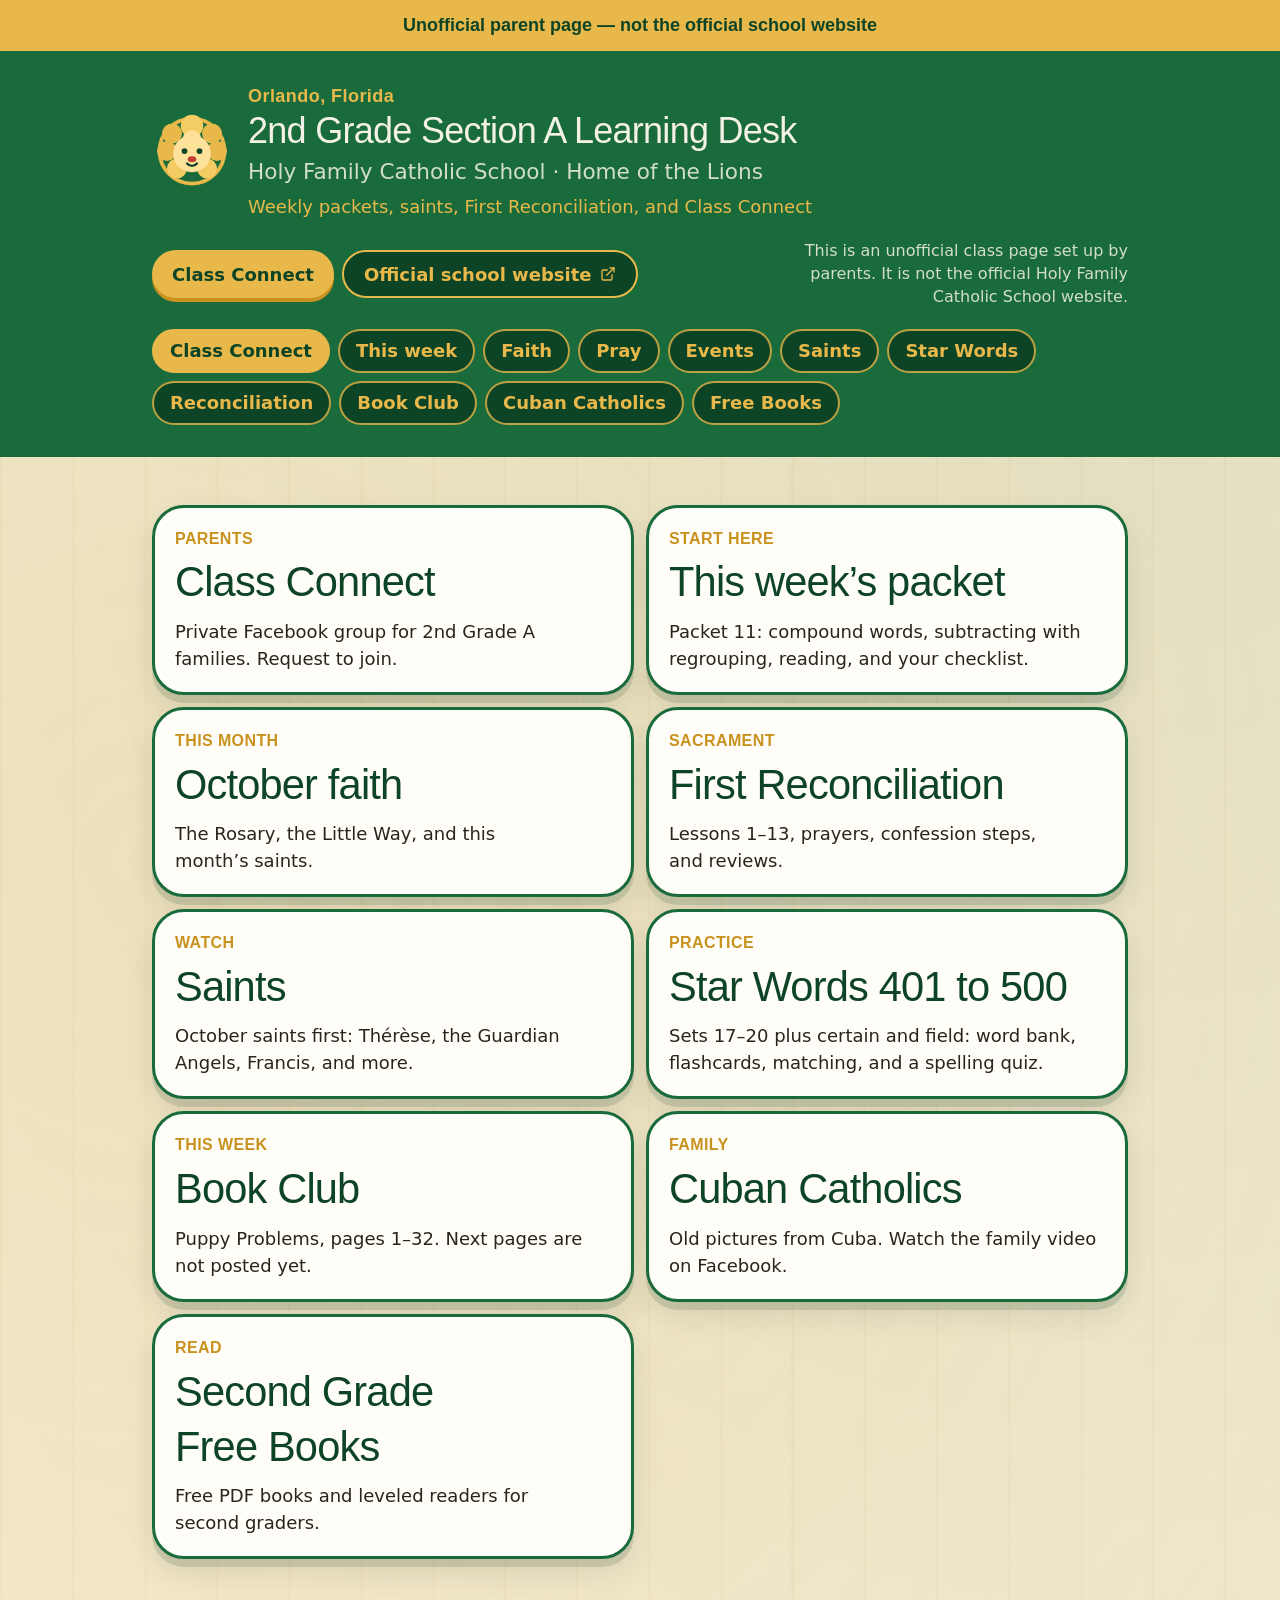
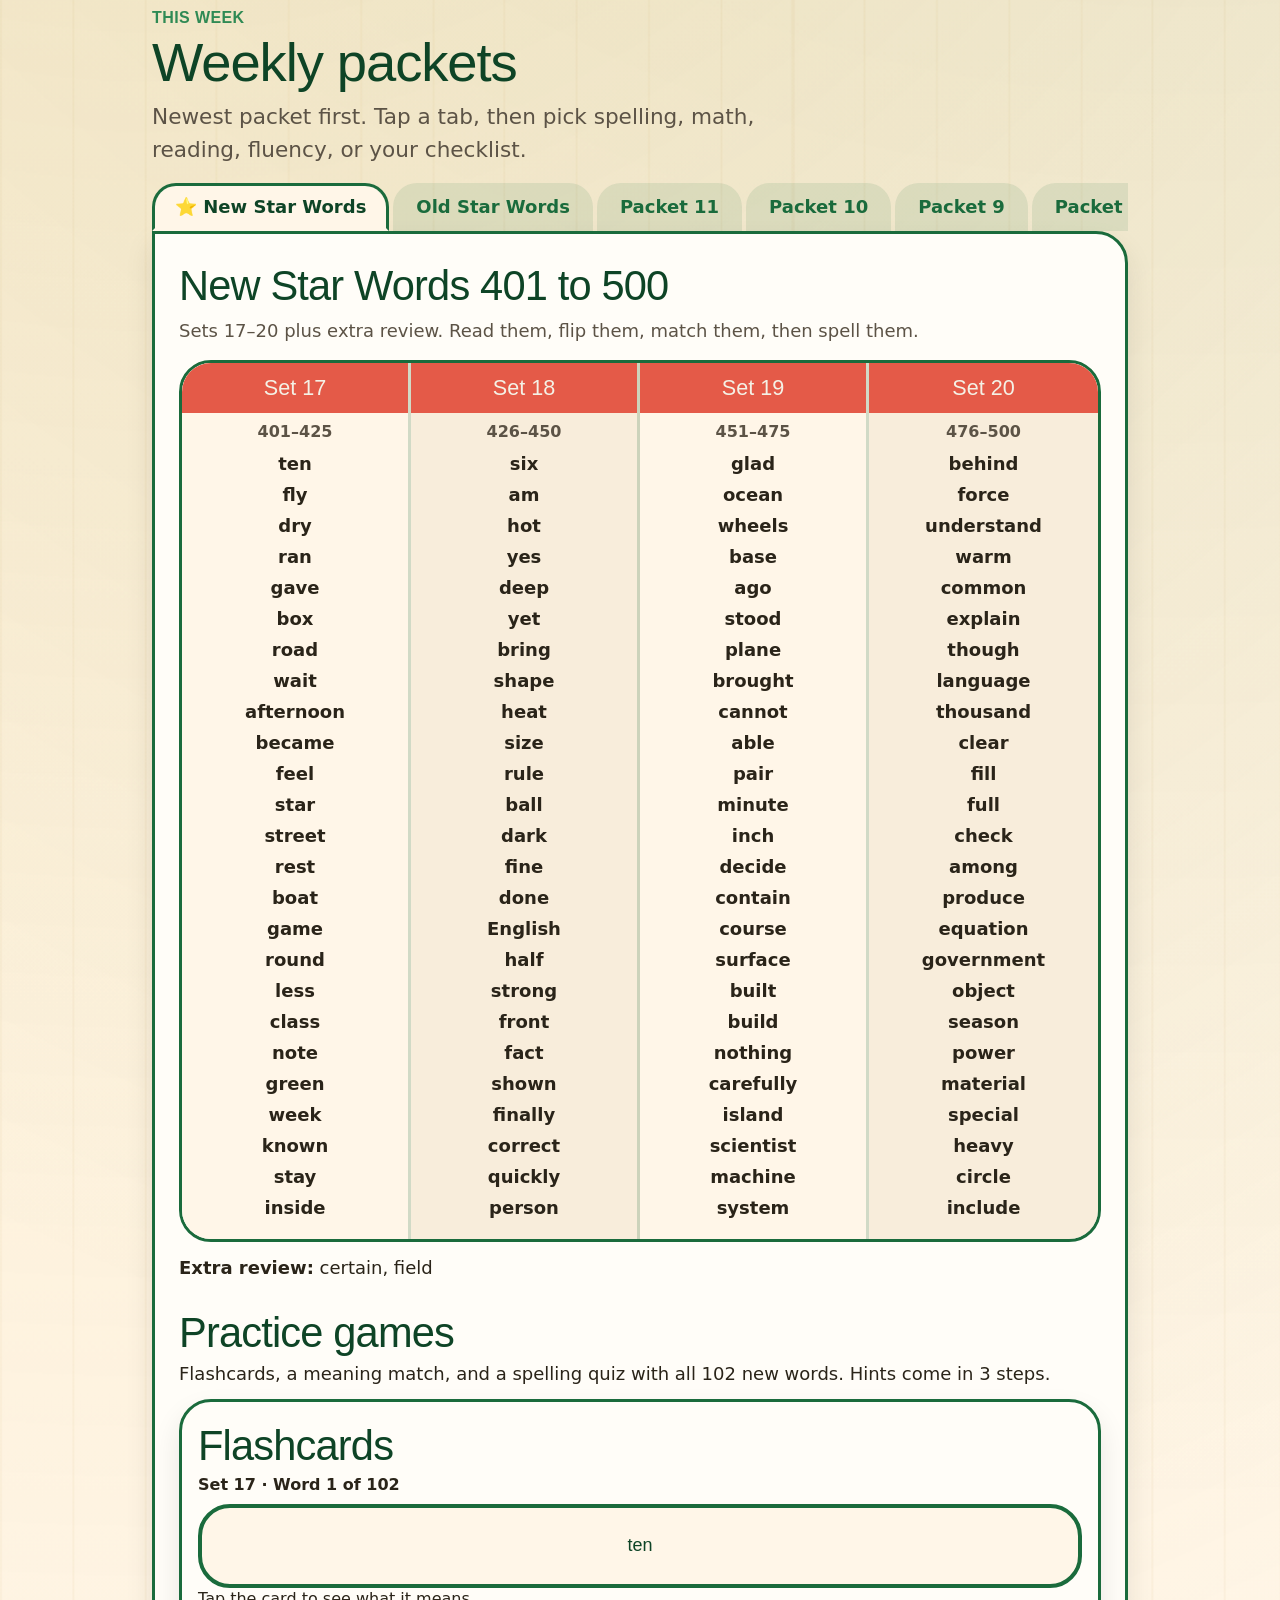
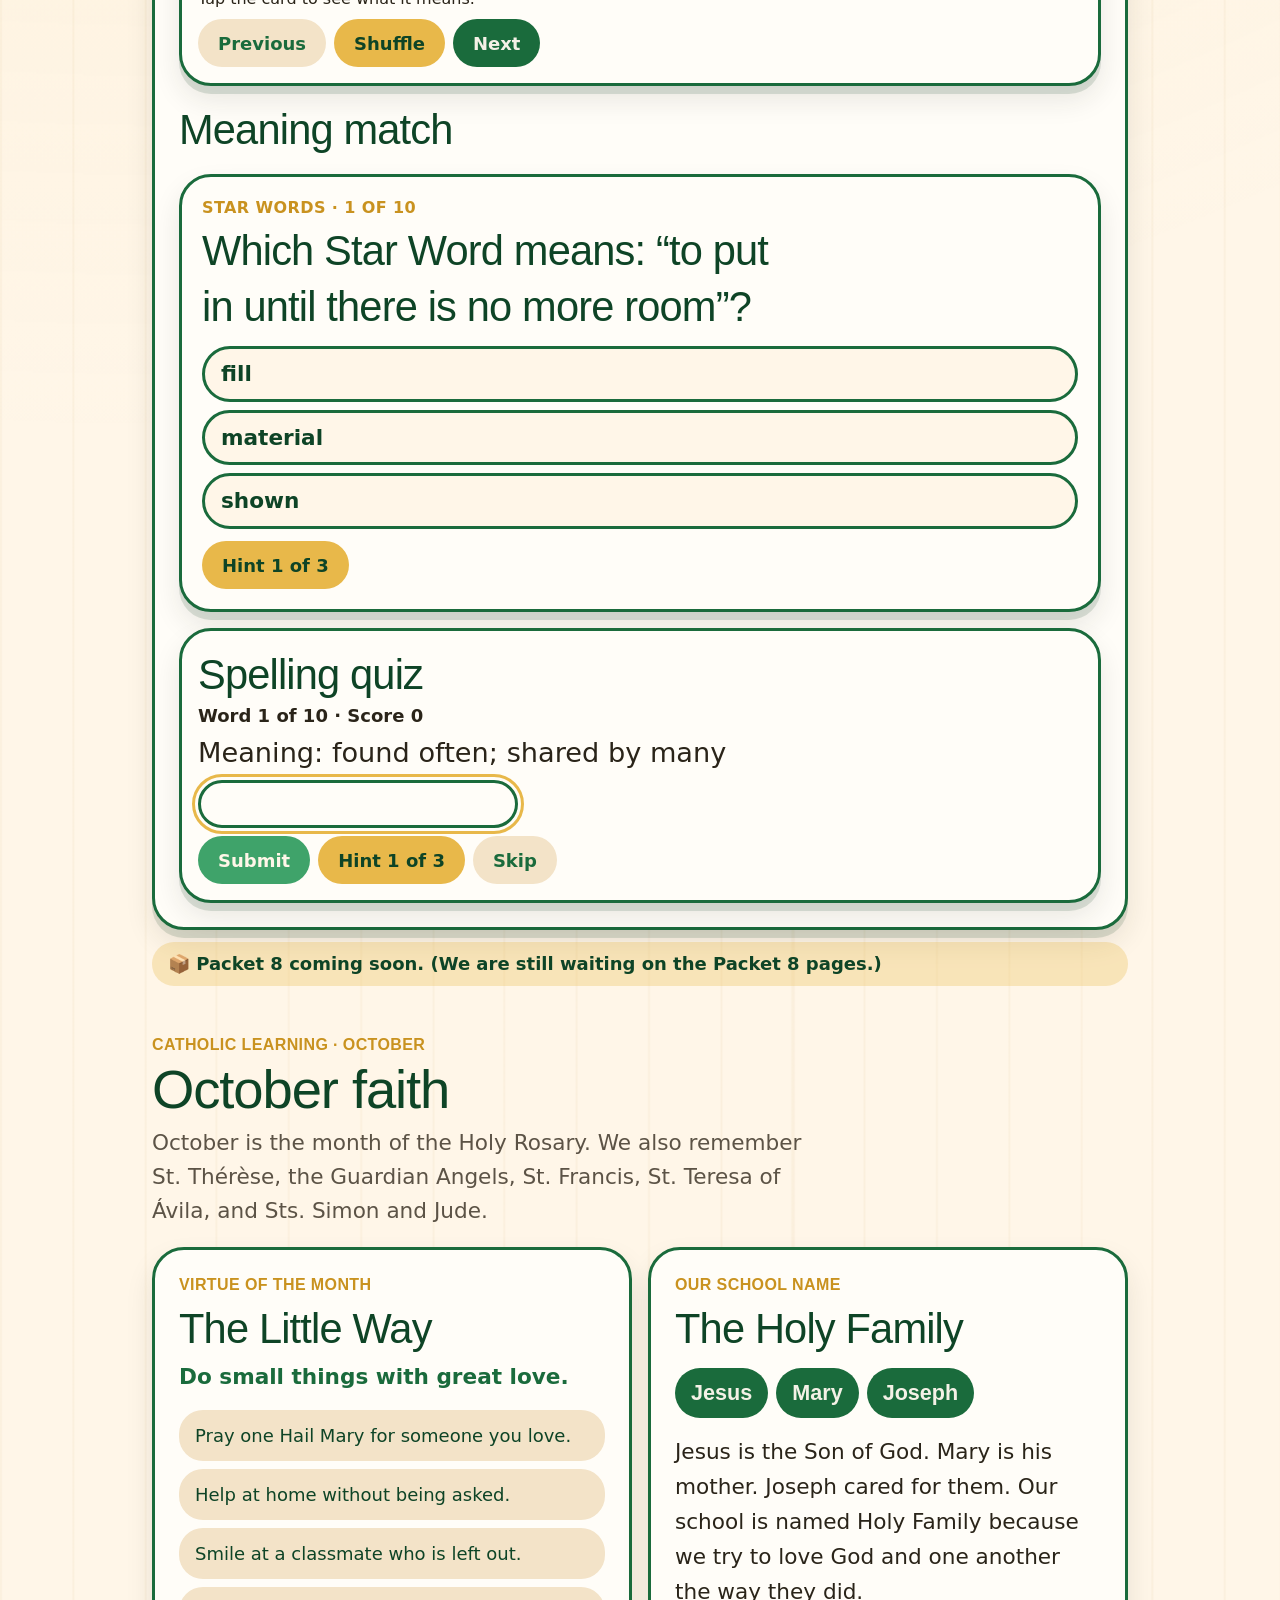
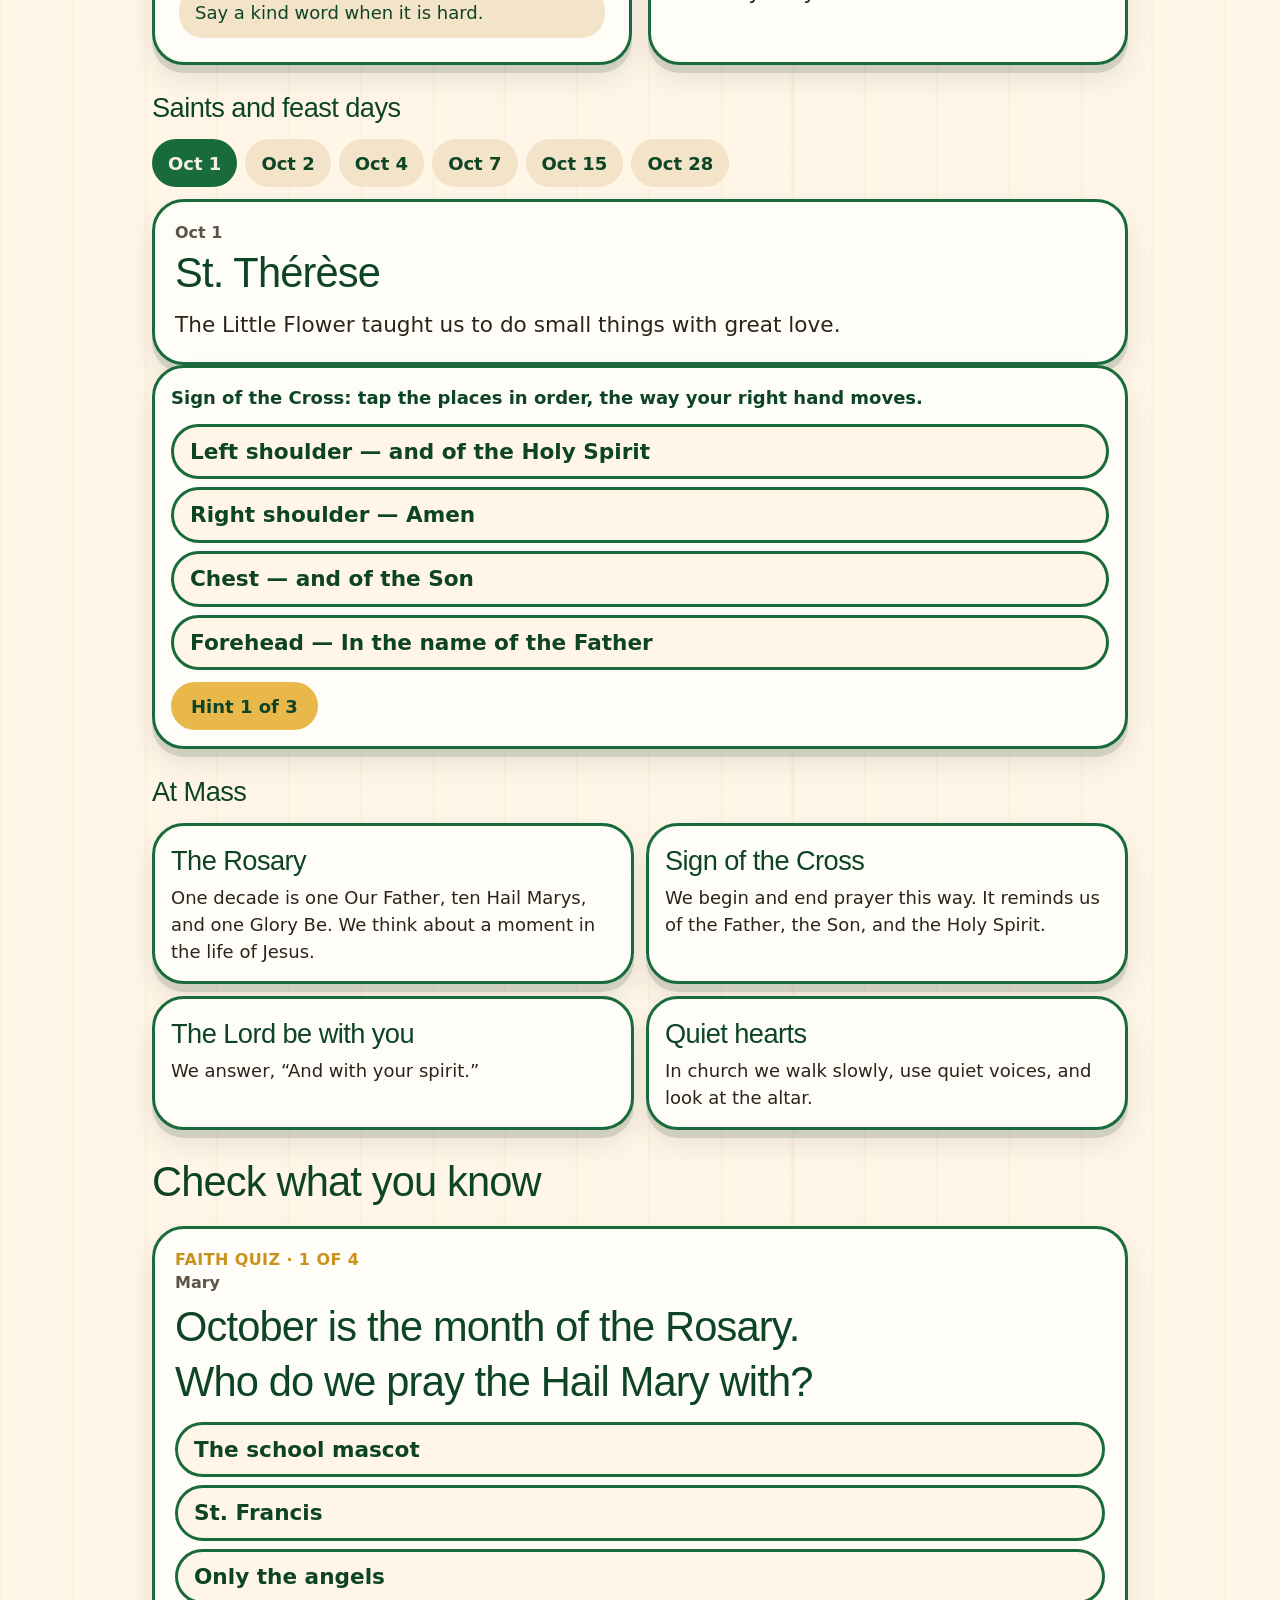
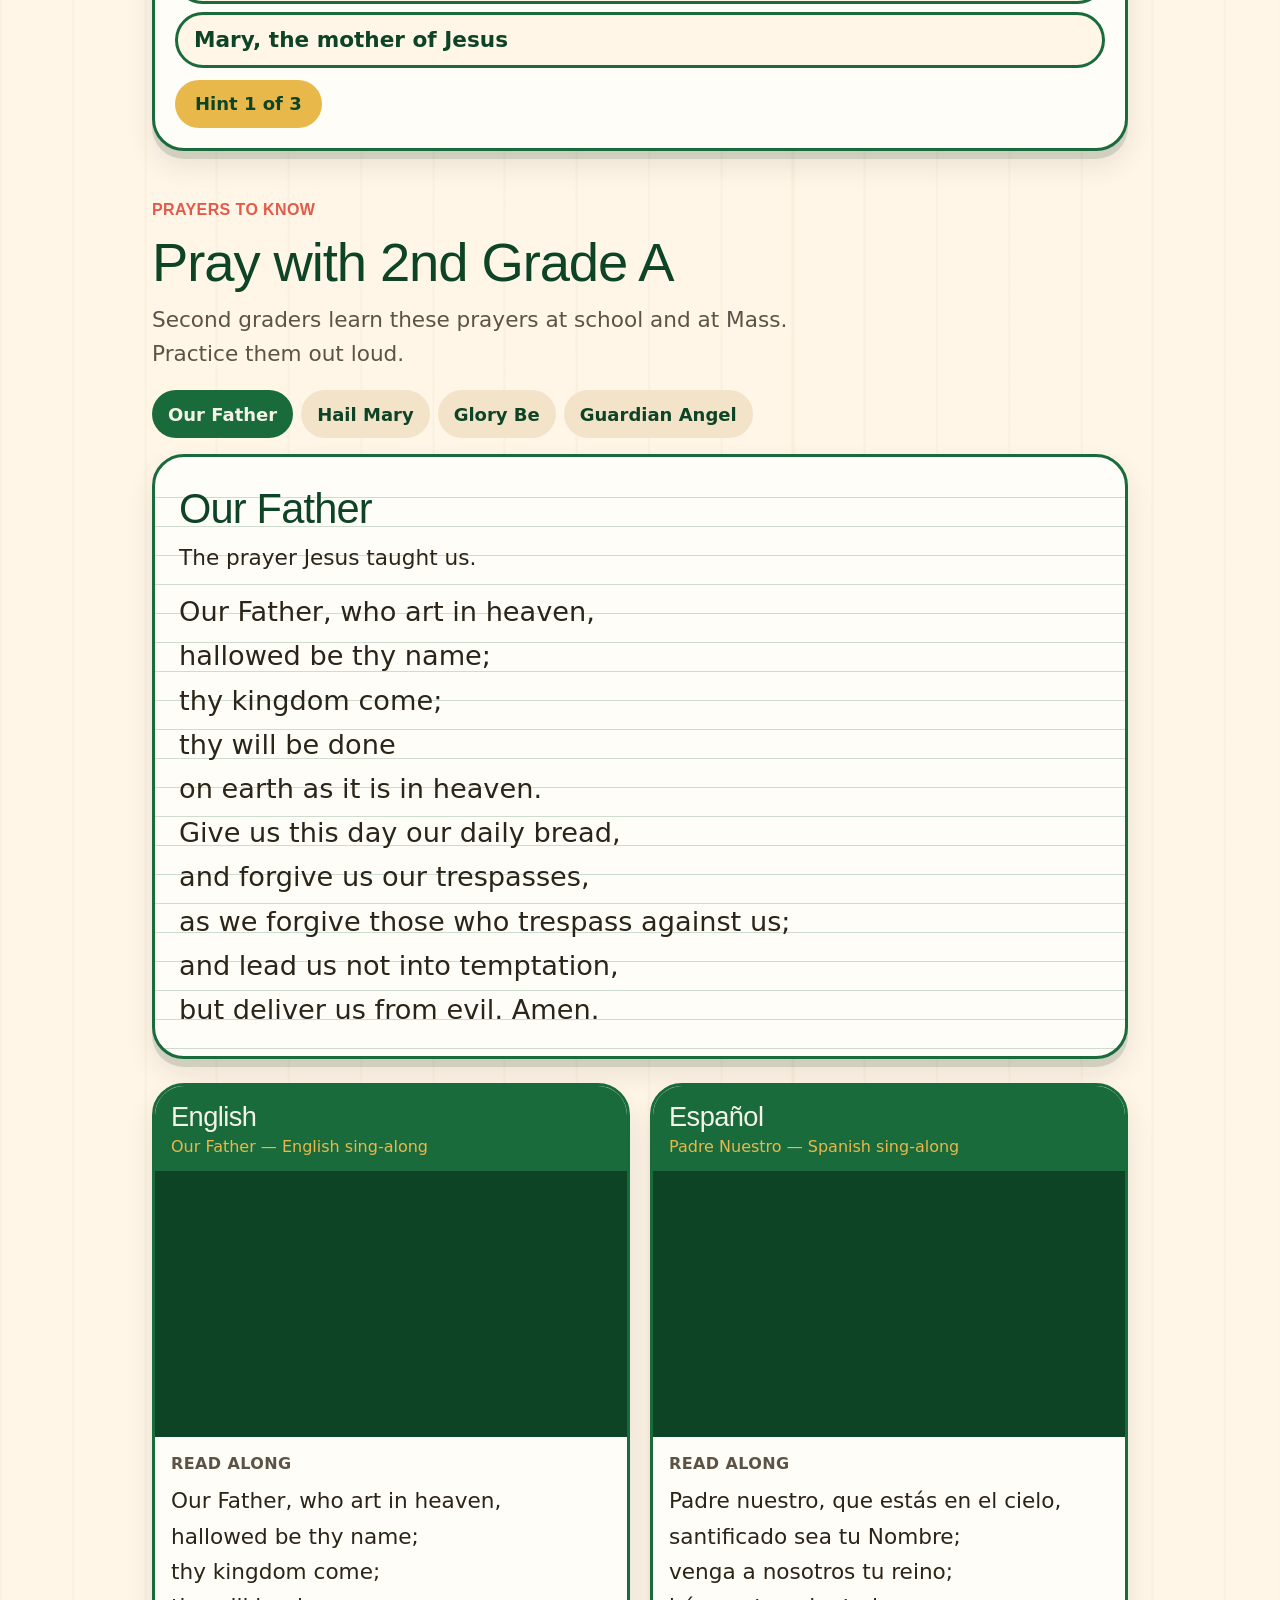
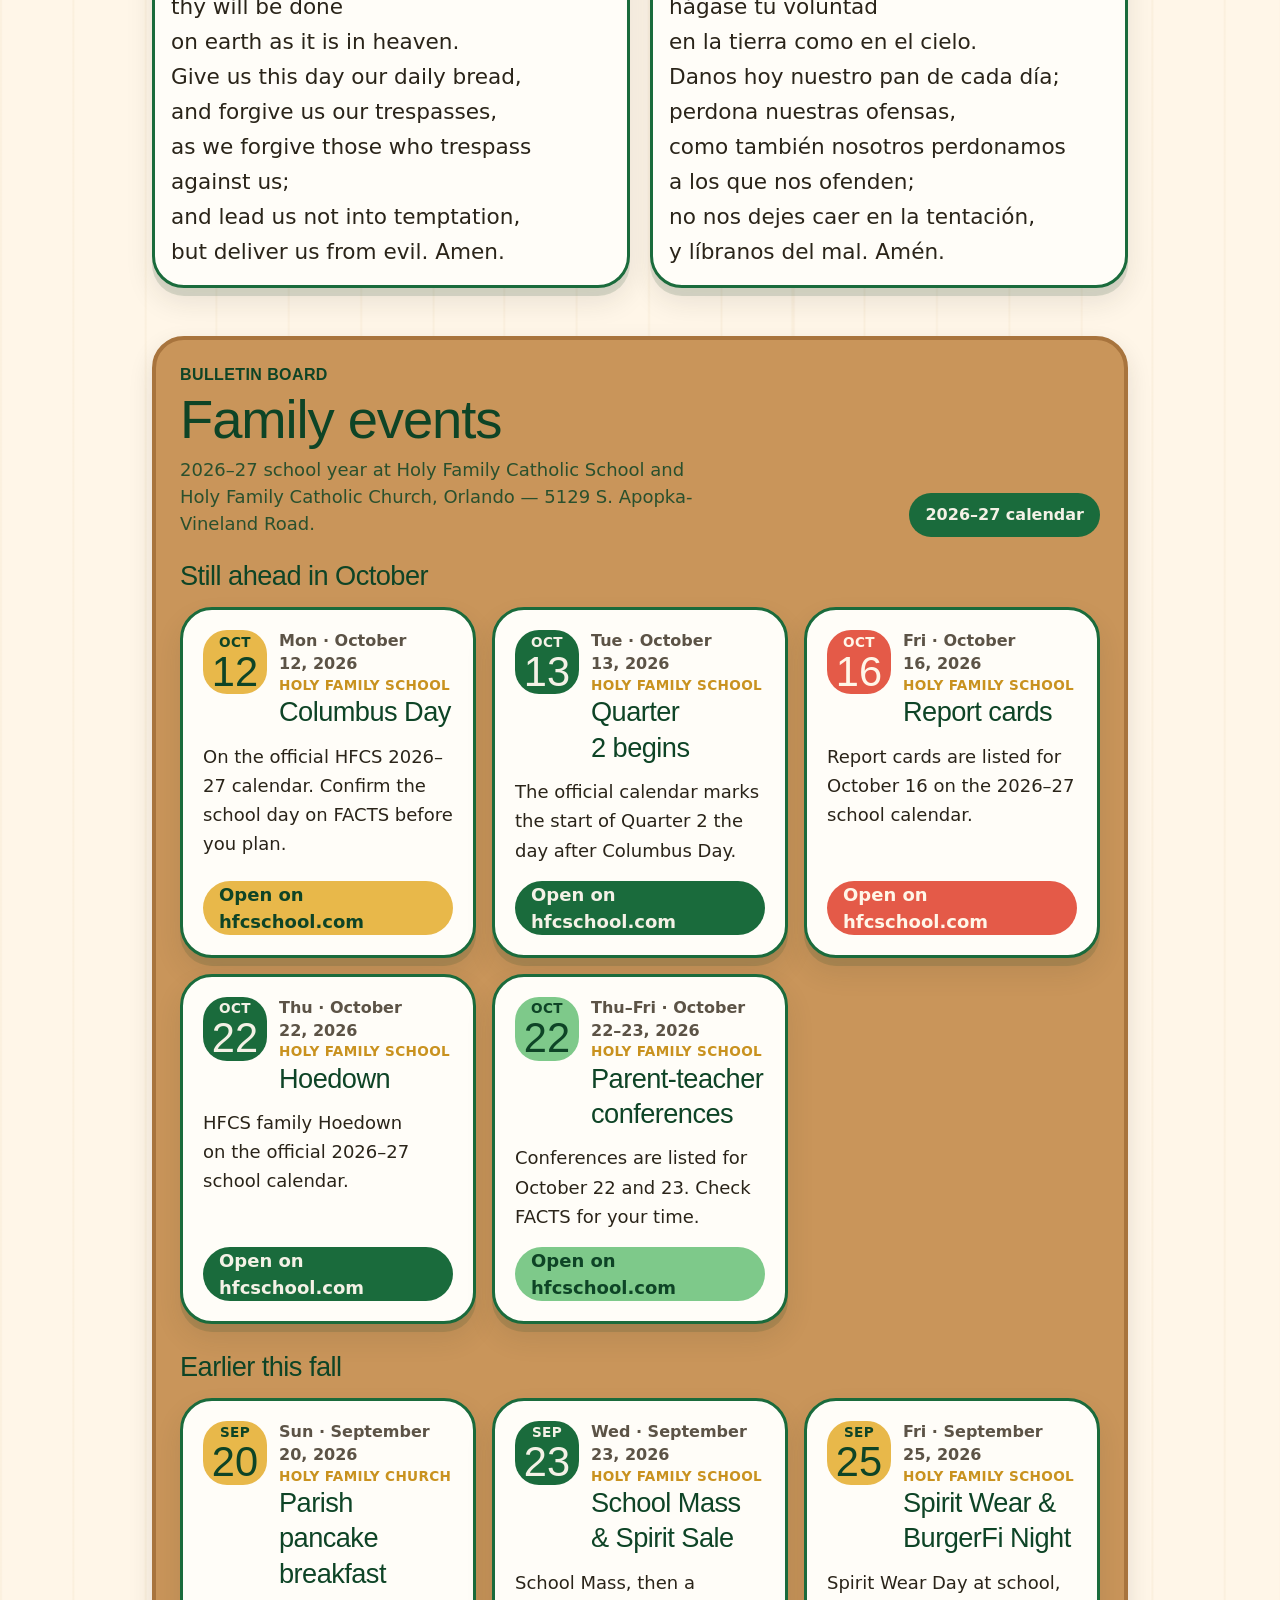
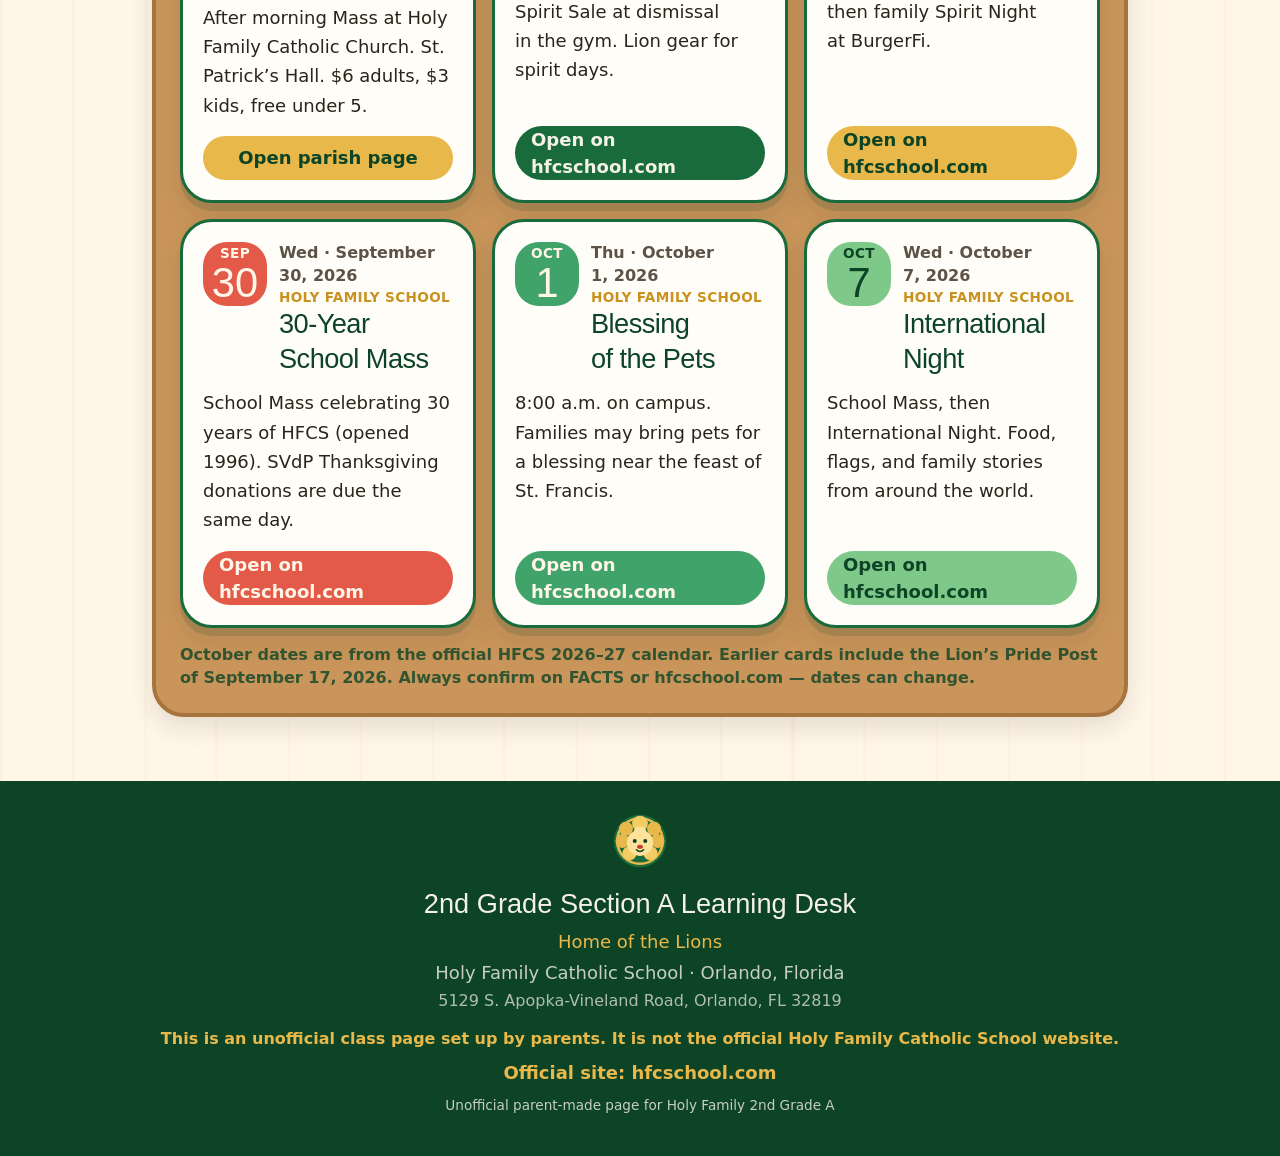
==== commit efc263f5: "Add Packet 11 (compound words, subtraction with regrouping) as first packet tab" ====
--- a/index.html
+++ b/index.html
@@ -1,6 +1,72 @@
 <!doctype html>
 
-<html class="antialiased" lang="en"><head><meta content="summary_large_image" name="twitter:card"/><meta charset="utf-8"/><meta content="width=device-width, initial-scale=1" name="viewport"/><title>HFCS 2nd Grade A</title><meta content="Unofficial parent-made learning desk for Holy Family Catholic School 2nd Grade A. Weekly packets and Catholic learning for October. Official site: hfcschool.com." name="description"/><meta content="#1A6B3C" name="theme-color"/><meta content="yes" name="apple-mobile-web-app-capable"/><meta content="Grade Two" name="apple-mobile-web-app-title"/><meta content="black" name="apple-mobile-web-app-status-bar-style"/><meta content="01a0b15f-e7f6-7f02-a93d-baf060175e0b" name="grok-project-id"/><link href="assets/styles.css" rel="stylesheet"/><link href="assets/extra.css" rel="stylesheet"/><link rel="icon" href="favicon.ico" sizes="any"/><link rel="icon" type="image/png" sizes="32x32" href="favicon-32.png"/><link rel="icon" type="image/png" sizes="16x16" href="favicon-16.png"/><link rel="icon" type="image/png" sizes="192x192" href="icon-192.png"/><link rel="icon" type="image/png" sizes="512x512" href="icon-512.png"/><link rel="apple-touch-icon" href="apple-touch-icon.png"/><meta name="apple-mobile-web-app-title" content="2nd Grade A"/><meta content="noindex" name="robots"/></head><body><!--$--><div class="min-h-dvh overflow-x-clip"><a class="bg-gold text-navy-deep sr-only focus:not-sr-only focus:absolute focus:top-3 focus:left-3 focus:z-50 focus:rounded-pill focus:px-4 focus:py-2 focus:font-extrabold" href="#homework">Skip to this week’s packet</a><header class="relative overflow-hidden bg-navy text-chalk"><div class="relative bg-gold px-4 py-3 text-center"><p class="font-display text-navy-deep text-sm font-bold sm:text-base">Unofficial parent page — not the official school website</p></div><div aria-hidden="true" class="pointer-events-none absolute inset-x-0 top-12 bottom-0 opacity-20" style="background-image:repeating-linear-gradient(0deg, transparent, transparent 27px, rgb(244 241 230 / 0.12) 28px), repeating-linear-gradient(90deg, transparent, transparent 27px, rgb(244 241 230 / 0.08) 28px)"></div><div class="relative mx-auto flex max-w-5xl flex-col gap-5 px-4 py-6 sm:px-6 sm:py-8"><div class="flex items-start gap-3 sm:items-center sm:gap-4"><svg aria-label="HFCS Lions mascot" class="size-16 shrink-0 sm:size-20" role="img" viewbox="0 0 64 64"><title>HFCS Lions mascot</title><circle cx="32" cy="32" fill="#1a6b3c" r="30"></circle><circle cx="32" cy="32" fill="none" r="26" stroke="#e8b84a" stroke-width="3"></circle><circle cx="16" cy="18" fill="#e8b84a" r="8"></circle><circle cx="32" cy="12" fill="#f3cc63" r="9"></circle><circle cx="48" cy="18" fill="#e8b84a" r="8"></circle><circle cx="12" cy="32" fill="#e8b84a" r="8"></circle><circle cx="52" cy="32" fill="#e8b84a" r="8"></circle><circle cx="20" cy="46" fill="#f3cc63" r="8"></circle><circle cx="44" cy="46" fill="#f3cc63" r="8"></circle><circle cx="32" cy="34" fill="#ffe29a" r="15"></circle><ellipse cx="32" cy="21" fill="#ffe29a" rx="7" ry="5.5"></ellipse><circle cx="26" cy="32" fill="#0e4426" r="2.3"></circle><circle cx="38" cy="32" fill="#0e4426" r="2.3"></circle><ellipse cx="32" cy="38.5" fill="#c43d32" rx="3.4" ry="2.3"></ellipse><path d="M28 42c2.4 2.6 5.6 2.6 8 0" fill="none" stroke="#0e4426" stroke-linecap="round" stroke-width="1.8"></path></svg><div class="min-w-0"><p class="font-display text-gold text-sm font-semibold tracking-wide sm:text-base">Orlando, Florida</p><h1 class="text-chalk font-display text-2xl leading-tight text-balance sm:text-4xl">2nd Grade<!-- --> <!-- -->Section A<!-- --> Learning Desk</h1><p class="mt-1 text-base text-chalk/85 sm:text-lg">Holy Family Catholic School<!-- --> · Home of the <!-- -->Lions</p><p class="mt-1 text-sm text-gold sm:text-base">Weekly packets, saints, First Reconciliation, and Class Connect</p></div></div><div class="flex flex-col gap-3 sm:flex-row sm:items-center sm:justify-between"><div class="flex flex-col gap-2 sm:flex-row sm:items-center"><a class="bg-gold text-navy-deep inline-flex min-h-12 items-center justify-center rounded-pill px-5 text-base font-extrabold shadow-[0_4px_0_#c9921f] transition-transform duration-(--motion-fast) ease-(--ease-out) hover:-translate-y-0.5 active:translate-y-0.5" href="class-connect.html">Class Connect</a><a class="inline-flex min-h-12 items-center justify-center gap-2 rounded-pill border-2 border-gold bg-navy-deep px-5 text-base font-extrabold text-gold" href="https://www.hfcschool.com/" rel="noreferrer" target="_blank">Official school website<svg aria-hidden="true" class="lucide lucide-external-link size-4" fill="none" height="24" stroke="currentColor" stroke-linecap="round" stroke-linejoin="round" stroke-width="2" viewbox="0 0 24 24" width="24" xmlns="http://www.w3.org/2000/svg"><path d="M15 3h6v6"></path><path d="M10 14 21 3"></path><path d="M18 13v6a2 2 0 0 1-2 2H5a2 2 0 0 1-2-2V8a2 2 0 0 1 2-2h6"></path></svg></a></div><p class="text-sm text-chalk/85 sm:max-w-sm sm:text-right">This is an unofficial class page set up by parents. It is not the official Holy Family Catholic School website.</p></div><nav aria-label="Page sections" class="flex flex-wrap gap-2"><a class="inline-flex min-h-11 items-center rounded-pill border-2 px-4 text-base font-bold transition-colors duration-(--motion-fast) border-gold bg-gold text-navy-deep" href="class-connect.html">Class Connect</a><a class="inline-flex min-h-11 items-center rounded-pill border-2 border-gold/80 bg-navy-deep px-4 text-base font-bold text-gold transition-colors duration-(--motion-fast) hover:bg-gold hover:text-navy-deep" href="index.html#homework">This week</a><a class="inline-flex min-h-11 items-center rounded-pill border-2 border-gold/80 bg-navy-deep px-4 text-base font-bold text-gold transition-colors duration-(--motion-fast) hover:bg-gold hover:text-navy-deep" href="index.html#faith">Faith</a><a class="inline-flex min-h-11 items-center rounded-pill border-2 border-gold/80 bg-navy-deep px-4 text-base font-bold text-gold transition-colors duration-(--motion-fast) hover:bg-gold hover:text-navy-deep" href="index.html#pray">Pray</a><a class="inline-flex min-h-11 items-center rounded-pill border-2 border-gold/80 bg-navy-deep px-4 text-base font-bold text-gold transition-colors duration-(--motion-fast) hover:bg-gold hover:text-navy-deep" href="index.html#events">Events</a><a class="inline-flex min-h-11 items-center rounded-pill border-2 px-4 text-base font-bold transition-colors duration-(--motion-fast) border-gold/80 bg-navy-deep text-gold hover:bg-gold hover:text-navy-deep" href="saints.html">Saints</a><a class="inline-flex min-h-11 items-center rounded-pill border-2 px-4 text-base font-bold transition-colors duration-(--motion-fast) border-gold/80 bg-navy-deep text-gold hover:bg-gold hover:text-navy-deep" href="star-words.html">Star Words</a><a class="inline-flex min-h-11 items-center rounded-pill border-2 px-4 text-base font-bold transition-colors duration-(--motion-fast) border-gold/80 bg-navy-deep text-gold hover:bg-gold hover:text-navy-deep" href="reconciliation.html">Reconciliation</a><a class="inline-flex min-h-11 items-center rounded-pill border-2 px-4 text-base font-bold transition-colors duration-(--motion-fast) border-gold/80 bg-navy-deep text-gold hover:bg-gold hover:text-navy-deep" href="book-club.html">Book Club</a><a class="inline-flex min-h-11 items-center rounded-pill border-2 px-4 text-base font-bold transition-colors duration-(--motion-fast) border-gold/80 bg-navy-deep text-gold hover:bg-gold hover:text-navy-deep" href="cuban-catholics.html">Cuban Catholics</a><a class="inline-flex min-h-11 items-center rounded-pill border-2 px-4 text-base font-bold transition-colors duration-(--motion-fast) border-gold/80 bg-navy-deep text-gold hover:bg-gold hover:text-navy-deep" href="books.html">Free Books</a></nav></div></header><main class="mx-auto flex w-full min-w-0 max-w-5xl flex-col gap-12 px-4 py-8 sm:px-6 sm:py-12"><div class="grid grid-cols-1 gap-3 sm:grid-cols-2"><a class="paper-card rounded-xl p-5 no-underline transition-transform duration-(--motion-fast) ease-(--ease-out) hover:-translate-y-0.5" href="class-connect.html"><p class="font-display text-gold-deep text-sm font-bold uppercase tracking-wide">Parents</p><h2 class="font-display mt-1 text-2xl text-navy-deep">Class Connect</h2><p class="text-ink mt-2 text-base">Private Facebook group for 2nd Grade A families. Request to join.</p></a><a class="paper-card rounded-xl p-5 no-underline transition-transform duration-(--motion-fast) ease-(--ease-out) hover:-translate-y-0.5" href="#homework"><p class="font-display text-gold-deep text-sm font-bold uppercase tracking-wide">Start here</p><h2 class="font-display mt-1 text-2xl text-navy-deep">This week’s packet</h2><p class="text-ink mt-2 text-base">Packet 9: -ing spelling, three-digit addition, reading, and your checklist.</p></a><a class="paper-card rounded-xl p-5 no-underline transition-transform duration-(--motion-fast) ease-(--ease-out) hover:-translate-y-0.5" href="#faith"><p class="font-display text-gold-deep text-sm font-bold uppercase tracking-wide">This month</p><h2 class="font-display mt-1 text-2xl text-navy-deep">October faith</h2><p class="text-ink mt-2 text-base">The Rosary, the Little Way, and this month’s saints.</p></a><a class="paper-card rounded-xl p-5 no-underline transition-transform duration-(--motion-fast) ease-(--ease-out) hover:-translate-y-0.5" href="reconciliation.html"><p class="font-display text-gold-deep text-sm font-bold uppercase tracking-wide">Sacrament</p><h2 class="font-display mt-1 text-2xl text-navy-deep">First Reconciliation</h2><p class="text-ink mt-2 text-base">Lessons 1–13, prayers, confession steps, and reviews.</p></a><a class="paper-card rounded-xl p-5 no-underline transition-transform duration-(--motion-fast) ease-(--ease-out) hover:-translate-y-0.5" href="saints.html"><p class="font-display text-gold-deep text-sm font-bold uppercase tracking-wide">Watch</p><h2 class="font-display mt-1 text-2xl text-navy-deep">Saints</h2><p class="text-ink mt-2 text-base">October saints first: Thérèse, the Guardian Angels, Francis, and more.</p></a><a class="paper-card rounded-xl p-5 no-underline transition-transform duration-(--motion-fast) ease-(--ease-out) hover:-translate-y-0.5" href="star-words.html"><p class="font-display text-gold-deep text-sm font-bold uppercase tracking-wide">Practice</p><h2 class="font-display mt-1 text-2xl text-navy-deep">Star Words 401 to 500</h2><p class="text-ink mt-2 text-base">Sets 17–20 plus certain and field: word bank, flashcards, matching, and a spelling quiz.</p></a><a class="paper-card rounded-xl p-5 no-underline transition-transform duration-(--motion-fast) ease-(--ease-out) hover:-translate-y-0.5" href="book-club.html"><p class="font-display text-gold-deep text-sm font-bold uppercase tracking-wide">This week</p><h2 class="font-display mt-1 text-2xl text-navy-deep">Book Club</h2><p class="text-ink mt-2 text-base">Puppy Problems, pages 1–32. Next pages are not posted yet.</p></a><a class="paper-card rounded-xl p-5 no-underline transition-transform duration-(--motion-fast) ease-(--ease-out) hover:-translate-y-0.5" href="cuban-catholics.html"><p class="font-display text-gold-deep text-sm font-bold uppercase tracking-wide">Family</p><h2 class="font-display mt-1 text-2xl text-navy-deep">Cuban Catholics</h2><p class="text-ink mt-2 text-base">Old pictures from Cuba. Watch the family video on Facebook.</p></a><a class="paper-card rounded-xl p-5 no-underline transition-transform duration-(--motion-fast) ease-(--ease-out) hover:-translate-y-0.5" href="books.html"><p class="font-display text-gold-deep text-sm font-bold uppercase tracking-wide">Read</p><h2 class="font-display mt-1 text-2xl text-navy-deep">Second Grade Free Books</h2><p class="text-ink mt-2 text-base">Free PDF books and leveled readers for second graders.</p></a></div><section class="w-full min-w-0 scroll-mt-4" id="homework"><div class="mb-4"><p class="font-display text-sky-deep text-sm font-semibold tracking-wide uppercase">This week</p><h2 class="text-2xl sm:text-3xl">Weekly packets</h2><p class="text-ink-soft mt-1 max-w-2xl text-base sm:text-lg">Newest packet first. Tap a tab, then pick spelling, math, reading, fluency, or your checklist.</p></div><div data-tabs="" id="packets"><div class="flex w-full min-w-0 gap-1 overflow-x-auto" data-tabbar="" role="tablist"><button class="min-h-12 shrink-0 rounded-t-lg border-3 px-5 text-base font-extrabold border-transparent bg-navy/10 text-navy" data-default="" data-off="min-h-12 shrink-0 rounded-t-lg border-3 px-5 text-base font-extrabold border-transparent bg-navy/10 text-navy" data-on="min-h-12 shrink-0 rounded-t-lg border-3 px-5 text-base font-extrabold border-navy border-b-paper bg-paper text-navy-deep" data-tab="new-star" role="tab" type="button">⭐ New Star Words</button><button class="min-h-12 shrink-0 rounded-t-lg border-3 px-5 text-base font-extrabold border-transparent bg-navy/10 text-navy" data-off="min-h-12 shrink-0 rounded-t-lg border-3 px-5 text-base font-extrabold border-transparent bg-navy/10 text-navy" data-on="min-h-12 shrink-0 rounded-t-lg border-3 px-5 text-base font-extrabold border-navy border-b-paper bg-paper text-navy-deep" data-tab="old-star" role="tab" type="button">Old Star Words</button><button class="min-h-12 shrink-0 rounded-t-lg border-3 px-5 text-base font-extrabold border-transparent bg-navy/10 text-navy"  data-off="min-h-12 shrink-0 rounded-t-lg border-3 px-5 text-base font-extrabold border-transparent bg-navy/10 text-navy" data-on="min-h-12 shrink-0 rounded-t-lg border-3 px-5 text-base font-extrabold border-navy border-b-paper bg-paper text-navy-deep" data-tab="10" role="tab" type="button">Packet 10</button><button class="min-h-12 shrink-0 rounded-t-lg border-3 px-5 text-base font-extrabold border-transparent bg-navy/10 text-navy" data-off="min-h-12 shrink-0 rounded-t-lg border-3 px-5 text-base font-extrabold border-transparent bg-navy/10 text-navy" data-on="min-h-12 shrink-0 rounded-t-lg border-3 px-5 text-base font-extrabold border-navy border-b-paper bg-paper text-navy-deep" data-tab="9" role="tab" type="button">Packet 9</button><button class="min-h-12 shrink-0 rounded-t-lg border-3 px-5 text-base font-extrabold border-transparent bg-navy/10 text-navy" data-off="min-h-12 shrink-0 rounded-t-lg border-3 px-5 text-base font-extrabold border-transparent bg-navy/10 text-navy" data-on="min-h-12 shrink-0 rounded-t-lg border-3 px-5 text-base font-extrabold border-navy border-b-paper bg-paper text-navy-deep" data-tab="7" role="tab" type="button">Packet 7</button><button class="min-h-12 shrink-0 rounded-t-lg border-3 px-5 text-base font-extrabold border-transparent bg-navy/10 text-navy" data-off="min-h-12 shrink-0 rounded-t-lg border-3 px-5 text-base font-extrabold border-transparent bg-navy/10 text-navy" data-on="min-h-12 shrink-0 rounded-t-lg border-3 px-5 text-base font-extrabold border-navy border-b-paper bg-paper text-navy-deep" data-tab="6" role="tab" type="button">Packet 6</button><button class="min-h-12 shrink-0 rounded-t-lg border-3 px-5 text-base font-extrabold border-transparent bg-navy/10 text-navy" data-off="min-h-12 shrink-0 rounded-t-lg border-3 px-5 text-base font-extrabold border-transparent bg-navy/10 text-navy" data-on="min-h-12 shrink-0 rounded-t-lg border-3 px-5 text-base font-extrabold border-navy border-b-paper bg-paper text-navy-deep" data-tab="5" role="tab" type="button">Packet 5</button><button class="min-h-12 shrink-0 rounded-t-lg border-3 px-5 text-base font-extrabold border-transparent bg-navy/10 text-navy" data-off="min-h-12 shrink-0 rounded-t-lg border-3 px-5 text-base font-extrabold border-transparent bg-navy/10 text-navy" data-on="min-h-12 shrink-0 rounded-t-lg border-3 px-5 text-base font-extrabold border-navy border-b-paper bg-paper text-navy-deep" data-tab="4" role="tab" type="button">Packet 4</button><button class="min-h-12 shrink-0 rounded-t-lg border-3 px-5 text-base font-extrabold border-transparent bg-navy/10 text-navy" data-off="min-h-12 shrink-0 rounded-t-lg border-3 px-5 text-base font-extrabold border-transparent bg-navy/10 text-navy" data-on="min-h-12 shrink-0 rounded-t-lg border-3 px-5 text-base font-extrabold border-navy border-b-paper bg-paper text-navy-deep" data-tab="3" role="tab" type="button">Packet 3</button></div><div data-pane="new-star" role="tabpanel"><div class="paper-card rounded-xl rounded-tl-none p-4 sm:p-6"><h3 class="font-display text-2xl text-navy-deep">New Star Words 401 to 500</h3><p class="text-ink-soft mt-1 text-base">Sets 17–20 plus extra review. Read them, flip them, match them, then spell them.</p><div class="mt-4 overflow-hidden rounded-xl border-3 border-navy"><div class="grid grid-cols-2 lg:grid-cols-4"><article class="min-w-0 bg-paper bg-paper border-b-3 border-navy/20 lg:border-b-0 border-r-3 border-navy/20"><p class="bg-apple text-chalk font-display px-2 py-2 text-center text-lg">Set 17</p><p class="text-ink-soft px-2 pt-2 text-center text-sm font-bold">401–425</p><ul class="px-3 pt-1 pb-4 text-center"><li class="text-ink py-0.5 text-base font-extrabold">ten</li><li class="text-ink py-0.5 text-base font-extrabold">fly</li><li class="text-ink py-0.5 text-base font-extrabold">dry</li><li class="text-ink py-0.5 text-base font-extrabold">ran</li><li class="text-ink py-0.5 text-base font-extrabold">gave</li><li class="text-ink py-0.5 text-base font-extrabold">box</li><li class="text-ink py-0.5 text-base font-extrabold">road</li><li class="text-ink py-0.5 text-base font-extrabold">wait</li><li class="text-ink py-0.5 text-base font-extrabold">afternoon</li><li class="text-ink py-0.5 text-base font-extrabold">became</li><li class="text-ink py-0.5 text-base font-extrabold">feel</li><li class="text-ink py-0.5 text-base font-extrabold">star</li><li class="text-ink py-0.5 text-base font-extrabold">street</li><li class="text-ink py-0.5 text-base font-extrabold">rest</li><li class="text-ink py-0.5 text-base font-extrabold">boat</li><li class="text-ink py-0.5 text-base font-extrabold">game</li><li class="text-ink py-0.5 text-base font-extrabold">round</li><li class="text-ink py-0.5 text-base font-extrabold">less</li><li class="text-ink py-0.5 text-base font-extrabold">class</li><li class="text-ink py-0.5 text-base font-extrabold">note</li><li class="text-ink py-0.5 text-base font-extrabold">green</li><li class="text-ink py-0.5 text-base font-extrabold">week</li><li class="text-ink py-0.5 text-base font-extrabold">known</li><li class="text-ink py-0.5 text-base font-extrabold">stay</li><li class="text-ink py-0.5 text-base font-extrabold">inside</li></ul></article><article class="min-w-0 bg-paper bg-paper-deep/60 border-b-3 border-navy/20 lg:border-b-0 lg:border-r-3"><p class="bg-apple text-chalk font-display px-2 py-2 text-center text-lg">Set 18</p><p class="text-ink-soft px-2 pt-2 text-center text-sm font-bold">426–450</p><ul class="px-3 pt-1 pb-4 text-center"><li class="text-ink py-0.5 text-base font-extrabold">six</li><li class="text-ink py-0.5 text-base font-extrabold">am</li><li class="text-ink py-0.5 text-base font-extrabold">hot</li><li class="text-ink py-0.5 text-base font-extrabold">yes</li><li class="text-ink py-0.5 text-base font-extrabold">deep</li><li class="text-ink py-0.5 text-base font-extrabold">yet</li><li class="text-ink py-0.5 text-base font-extrabold">bring</li><li class="text-ink py-0.5 text-base font-extrabold">shape</li><li class="text-ink py-0.5 text-base font-extrabold">heat</li><li class="text-ink py-0.5 text-base font-extrabold">size</li><li class="text-ink py-0.5 text-base font-extrabold">rule</li><li class="text-ink py-0.5 text-base font-extrabold">ball</li><li class="text-ink py-0.5 text-base font-extrabold">dark</li><li class="text-ink py-0.5 text-base font-extrabold">fine</li><li class="text-ink py-0.5 text-base font-extrabold">done</li><li class="text-ink py-0.5 text-base font-extrabold">English</li><li class="text-ink py-0.5 text-base font-extrabold">half</li><li class="text-ink py-0.5 text-base font-extrabold">strong</li><li class="text-ink py-0.5 text-base font-extrabold">front</li><li class="text-ink py-0.5 text-base font-extrabold">fact</li><li class="text-ink py-0.5 text-base font-extrabold">shown</li><li class="text-ink py-0.5 text-base font-extrabold">finally</li><li class="text-ink py-0.5 text-base font-extrabold">correct</li><li class="text-ink py-0.5 text-base font-extrabold">quickly</li><li class="text-ink py-0.5 text-base font-extrabold">person</li></ul></article><article class="min-w-0 bg-paper bg-paper border-r-3 border-navy/20"><p class="bg-apple text-chalk font-display px-2 py-2 text-center text-lg">Set 19</p><p class="text-ink-soft px-2 pt-2 text-center text-sm font-bold">451–475</p><ul class="px-3 pt-1 pb-4 text-center"><li class="text-ink py-0.5 text-base font-extrabold">glad</li><li class="text-ink py-0.5 text-base font-extrabold">ocean</li><li class="text-ink py-0.5 text-base font-extrabold">wheels</li><li class="text-ink py-0.5 text-base font-extrabold">base</li><li class="text-ink py-0.5 text-base font-extrabold">ago</li><li class="text-ink py-0.5 text-base font-extrabold">stood</li><li class="text-ink py-0.5 text-base font-extrabold">plane</li><li class="text-ink py-0.5 text-base font-extrabold">brought</li><li class="text-ink py-0.5 text-base font-extrabold">cannot</li><li class="text-ink py-0.5 text-base font-extrabold">able</li><li class="text-ink py-0.5 text-base font-extrabold">pair</li><li class="text-ink py-0.5 text-base font-extrabold">minute</li><li class="text-ink py-0.5 text-base font-extrabold">inch</li><li class="text-ink py-0.5 text-base font-extrabold">decide</li><li class="text-ink py-0.5 text-base font-extrabold">contain</li><li class="text-ink py-0.5 text-base font-extrabold">course</li><li class="text-ink py-0.5 text-base font-extrabold">surface</li><li class="text-ink py-0.5 text-base font-extrabold">built</li><li class="text-ink py-0.5 text-base font-extrabold">build</li><li class="text-ink py-0.5 text-base font-extrabold">nothing</li><li class="text-ink py-0.5 text-base font-extrabold">carefully</li><li class="text-ink py-0.5 text-base font-extrabold">island</li><li class="text-ink py-0.5 text-base font-extrabold">scientist</li><li class="text-ink py-0.5 text-base font-extrabold">machine</li><li class="text-ink py-0.5 text-base font-extrabold">system</li></ul></article><article class="min-w-0 bg-paper bg-paper-deep/60"><p class="bg-apple text-chalk font-display px-2 py-2 text-center text-lg">Set 20</p><p class="text-ink-soft px-2 pt-2 text-center text-sm font-bold">476–500</p><ul class="px-3 pt-1 pb-4 text-center"><li class="text-ink py-0.5 text-base font-extrabold">behind</li><li class="text-ink py-0.5 text-base font-extrabold">force</li><li class="text-ink py-0.5 text-base font-extrabold">understand</li><li class="text-ink py-0.5 text-base font-extrabold">warm</li><li class="text-ink py-0.5 text-base font-extrabold">common</li><li class="text-ink py-0.5 text-base font-extrabold">explain</li><li class="text-ink py-0.5 text-base font-extrabold">though</li><li class="text-ink py-0.5 text-base font-extrabold">language</li><li class="text-ink py-0.5 text-base font-extrabold">thousand</li><li class="text-ink py-0.5 text-base font-extrabold">clear</li><li class="text-ink py-0.5 text-base font-extrabold">fill</li><li class="text-ink py-0.5 text-base font-extrabold">full</li><li class="text-ink py-0.5 text-base font-extrabold">check</li><li class="text-ink py-0.5 text-base font-extrabold">among</li><li class="text-ink py-0.5 text-base font-extrabold">produce</li><li class="text-ink py-0.5 text-base font-extrabold">equation</li><li class="text-ink py-0.5 text-base font-extrabold">government</li><li class="text-ink py-0.5 text-base font-extrabold">object</li><li class="text-ink py-0.5 text-base font-extrabold">season</li><li class="text-ink py-0.5 text-base font-extrabold">power</li><li class="text-ink py-0.5 text-base font-extrabold">material</li><li class="text-ink py-0.5 text-base font-extrabold">special</li><li class="text-ink py-0.5 text-base font-extrabold">heavy</li><li class="text-ink py-0.5 text-base font-extrabold">circle</li><li class="text-ink py-0.5 text-base font-extrabold">include</li></ul></article></div></div><p class="text-ink mt-3 text-base"><span class="font-extrabold">Extra review:</span> certain, field</p><h3 class="font-display mt-6 text-2xl text-navy-deep">Practice games</h3><p class="text-ink text-base">Flashcards, a meaning match, and a spelling quiz with all 102 new words. Hints come in 3 steps.</p><div class="mt-3" data-mount="star"></div></div></div><div data-pane="old-star" role="tabpanel"><div class="paper-card rounded-xl rounded-tl-none p-4 sm:p-6"><h3 class="font-display text-2xl text-navy-deep">Old Star Words 301 to 400</h3><p class="text-ink-soft mt-1 text-base">Sets 13–16, kept here for review.</p><div class="mt-4 overflow-hidden rounded-xl border-3 border-navy"><div class="grid grid-cols-2 lg:grid-cols-4"><article class="min-w-0 bg-paper bg-paper border-b-3 border-navy/20 lg:border-b-0 border-r-3 border-navy/20"><p class="bg-apple text-chalk font-display px-2 py-2 text-center text-lg">Set 13</p><p class="text-ink-soft px-2 pt-2 text-center text-sm font-bold">301–325</p><ul class="px-3 pt-1 pb-4 text-center"><li class="text-ink py-0.5 text-base font-extrabold">sun</li><li class="text-ink py-0.5 text-base font-extrabold">fish</li><li class="text-ink py-0.5 text-base font-extrabold">dog</li><li class="text-ink py-0.5 text-base font-extrabold">room</li><li class="text-ink py-0.5 text-base font-extrabold">bird</li><li class="text-ink py-0.5 text-base font-extrabold">told</li><li class="text-ink py-0.5 text-base font-extrabold">red</li><li class="text-ink py-0.5 text-base font-extrabold">best</li><li class="text-ink py-0.5 text-base font-extrabold">ship</li><li class="text-ink py-0.5 text-base font-extrabold">across</li><li class="text-ink py-0.5 text-base font-extrabold">low</li><li class="text-ink py-0.5 text-base font-extrabold">short</li><li class="text-ink py-0.5 text-base font-extrabold">today</li><li class="text-ink py-0.5 text-base font-extrabold">order</li><li class="text-ink py-0.5 text-base font-extrabold">since</li><li class="text-ink py-0.5 text-base font-extrabold">knew</li><li class="text-ink py-0.5 text-base font-extrabold">horse</li><li class="text-ink py-0.5 text-base font-extrabold">mark</li><li class="text-ink py-0.5 text-base font-extrabold">color</li><li class="text-ink py-0.5 text-base font-extrabold">body</li><li class="text-ink py-0.5 text-base font-extrabold">stand</li><li class="text-ink py-0.5 text-base font-extrabold">rock</li><li class="text-ink py-0.5 text-base font-extrabold">fast</li><li class="text-ink py-0.5 text-base font-extrabold">five</li><li class="text-ink py-0.5 text-base font-extrabold">step</li></ul></article><article class="min-w-0 bg-paper bg-paper-deep/60 border-b-3 border-navy/20 lg:border-b-0 lg:border-r-3"><p class="bg-apple text-chalk font-display px-2 py-2 text-center text-lg">Set 14</p><p class="text-ink-soft px-2 pt-2 text-center text-sm font-bold">326–350</p><ul class="px-3 pt-1 pb-4 text-center"><li class="text-ink py-0.5 text-base font-extrabold">map</li><li class="text-ink py-0.5 text-base font-extrabold">farm</li><li class="text-ink py-0.5 text-base font-extrabold">north</li><li class="text-ink py-0.5 text-base font-extrabold">draw</li><li class="text-ink py-0.5 text-base font-extrabold">seen</li><li class="text-ink py-0.5 text-base font-extrabold">plan</li><li class="text-ink py-0.5 text-base font-extrabold">hold</li><li class="text-ink py-0.5 text-base font-extrabold">cold</li><li class="text-ink py-0.5 text-base font-extrabold">south</li><li class="text-ink py-0.5 text-base font-extrabold">cried</li><li class="text-ink py-0.5 text-base font-extrabold">sing</li><li class="text-ink py-0.5 text-base font-extrabold">fall</li><li class="text-ink py-0.5 text-base font-extrabold">king</li><li class="text-ink py-0.5 text-base font-extrabold">I'll</li><li class="text-ink py-0.5 text-base font-extrabold">town</li><li class="text-ink py-0.5 text-base font-extrabold">wood</li><li class="text-ink py-0.5 text-base font-extrabold">fire</li><li class="text-ink py-0.5 text-base font-extrabold">war</li><li class="text-ink py-0.5 text-base font-extrabold">black</li><li class="text-ink py-0.5 text-base font-extrabold">music</li><li class="text-ink py-0.5 text-base font-extrabold">question</li><li class="text-ink py-0.5 text-base font-extrabold">ever</li><li class="text-ink py-0.5 text-base font-extrabold">didn't</li><li class="text-ink py-0.5 text-base font-extrabold">friend</li><li class="text-ink py-0.5 text-base font-extrabold">door</li></ul></article><article class="min-w-0 bg-paper bg-paper border-r-3 border-navy/20"><p class="bg-apple text-chalk font-display px-2 py-2 text-center text-lg">Set 15</p><p class="text-ink-soft px-2 pt-2 text-center text-sm font-bold">351–375</p><ul class="px-3 pt-1 pb-4 text-center"><li class="text-ink py-0.5 text-base font-extrabold">become</li><li class="text-ink py-0.5 text-base font-extrabold">busy</li><li class="text-ink py-0.5 text-base font-extrabold">better</li><li class="text-ink py-0.5 text-base font-extrabold">during</li><li class="text-ink py-0.5 text-base font-extrabold">hour</li><li class="text-ink py-0.5 text-base font-extrabold">whole</li><li class="text-ink py-0.5 text-base font-extrabold">wave</li><li class="text-ink py-0.5 text-base font-extrabold">reach</li><li class="text-ink py-0.5 text-base font-extrabold">wind</li><li class="text-ink py-0.5 text-base font-extrabold">space</li><li class="text-ink py-0.5 text-base font-extrabold">himself</li><li class="text-ink py-0.5 text-base font-extrabold">morning</li><li class="text-ink py-0.5 text-base font-extrabold">pass</li><li class="text-ink py-0.5 text-base font-extrabold">true</li><li class="text-ink py-0.5 text-base font-extrabold">against</li><li class="text-ink py-0.5 text-base font-extrabold">table</li><li class="text-ink py-0.5 text-base font-extrabold">pull</li><li class="text-ink py-0.5 text-base font-extrabold">voice</li><li class="text-ink py-0.5 text-base font-extrabold">ground</li><li class="text-ink py-0.5 text-base font-extrabold">upon</li><li class="text-ink py-0.5 text-base font-extrabold">area</li><li class="text-ink py-0.5 text-base font-extrabold">problem</li><li class="text-ink py-0.5 text-base font-extrabold">complete</li><li class="text-ink py-0.5 text-base font-extrabold">piece</li><li class="text-ink py-0.5 text-base font-extrabold">usually</li></ul></article><article class="min-w-0 bg-paper bg-paper-deep/60"><p class="bg-apple text-chalk font-display px-2 py-2 text-center text-lg">Set 16</p><p class="text-ink-soft px-2 pt-2 text-center text-sm font-bold">376–400</p><ul class="px-3 pt-1 pb-4 text-center"><li class="text-ink py-0.5 text-base font-extrabold">easy</li><li class="text-ink py-0.5 text-base font-extrabold">heard</li><li class="text-ink py-0.5 text-base font-extrabold">sure</li><li class="text-ink py-0.5 text-base font-extrabold">however</li><li class="text-ink py-0.5 text-base font-extrabold">product</li><li class="text-ink py-0.5 text-base font-extrabold">happen</li><li class="text-ink py-0.5 text-base font-extrabold">remember</li><li class="text-ink py-0.5 text-base font-extrabold">listen</li><li class="text-ink py-0.5 text-base font-extrabold">early</li><li class="text-ink py-0.5 text-base font-extrabold">cover</li><li class="text-ink py-0.5 text-base font-extrabold">several</li><li class="text-ink py-0.5 text-base font-extrabold">toward</li><li class="text-ink py-0.5 text-base font-extrabold">hundred</li><li class="text-ink py-0.5 text-base font-extrabold">pattern</li><li class="text-ink py-0.5 text-base font-extrabold">numeral</li><li class="text-ink py-0.5 text-base font-extrabold">slowly</li><li class="text-ink py-0.5 text-base font-extrabold">money</li><li class="text-ink py-0.5 text-base font-extrabold">notice</li><li class="text-ink py-0.5 text-base font-extrabold">unit</li><li class="text-ink py-0.5 text-base font-extrabold">figure</li><li class="text-ink py-0.5 text-base font-extrabold">certain</li><li class="text-ink py-0.5 text-base font-extrabold">field</li><li class="text-ink py-0.5 text-base font-extrabold">travel</li><li class="text-ink py-0.5 text-base font-extrabold">measure</li><li class="text-ink py-0.5 text-base font-extrabold">please</li></ul></article></div></div></div></div><div data-pane="10" role="tabpanel"><div class="paper-card rounded-xl rounded-tl-none p-4 sm:p-6" id="p10-panel">
+<html class="antialiased" lang="en"><head><meta content="summary_large_image" name="twitter:card"/><meta charset="utf-8"/><meta content="width=device-width, initial-scale=1" name="viewport"/><title>HFCS 2nd Grade A</title><meta content="Unofficial parent-made learning desk for Holy Family Catholic School 2nd Grade A. Weekly packets and Catholic learning for October. Official site: hfcschool.com." name="description"/><meta content="#1A6B3C" name="theme-color"/><meta content="yes" name="apple-mobile-web-app-capable"/><meta content="Grade Two" name="apple-mobile-web-app-title"/><meta content="black" name="apple-mobile-web-app-status-bar-style"/><meta content="01a0b15f-e7f6-7f02-a93d-baf060175e0b" name="grok-project-id"/><link href="assets/styles.css" rel="stylesheet"/><link href="assets/extra.css" rel="stylesheet"/><link rel="icon" href="favicon.ico" sizes="any"/><link rel="icon" type="image/png" sizes="32x32" href="favicon-32.png"/><link rel="icon" type="image/png" sizes="16x16" href="favicon-16.png"/><link rel="icon" type="image/png" sizes="192x192" href="icon-192.png"/><link rel="icon" type="image/png" sizes="512x512" href="icon-512.png"/><link rel="apple-touch-icon" href="apple-touch-icon.png"/><meta name="apple-mobile-web-app-title" content="2nd Grade A"/><meta content="noindex" name="robots"/></head><body><!--$--><div class="min-h-dvh overflow-x-clip"><a class="bg-gold text-navy-deep sr-only focus:not-sr-only focus:absolute focus:top-3 focus:left-3 focus:z-50 focus:rounded-pill focus:px-4 focus:py-2 focus:font-extrabold" href="#homework">Skip to this week’s packet</a><header class="relative overflow-hidden bg-navy text-chalk"><div class="relative bg-gold px-4 py-3 text-center"><p class="font-display text-navy-deep text-sm font-bold sm:text-base">Unofficial parent page — not the official school website</p></div><div aria-hidden="true" class="pointer-events-none absolute inset-x-0 top-12 bottom-0 opacity-20" style="background-image:repeating-linear-gradient(0deg, transparent, transparent 27px, rgb(244 241 230 / 0.12) 28px), repeating-linear-gradient(90deg, transparent, transparent 27px, rgb(244 241 230 / 0.08) 28px)"></div><div class="relative mx-auto flex max-w-5xl flex-col gap-5 px-4 py-6 sm:px-6 sm:py-8"><div class="flex items-start gap-3 sm:items-center sm:gap-4"><svg aria-label="HFCS Lions mascot" class="size-16 shrink-0 sm:size-20" role="img" viewbox="0 0 64 64"><title>HFCS Lions mascot</title><circle cx="32" cy="32" fill="#1a6b3c" r="30"></circle><circle cx="32" cy="32" fill="none" r="26" stroke="#e8b84a" stroke-width="3"></circle><circle cx="16" cy="18" fill="#e8b84a" r="8"></circle><circle cx="32" cy="12" fill="#f3cc63" r="9"></circle><circle cx="48" cy="18" fill="#e8b84a" r="8"></circle><circle cx="12" cy="32" fill="#e8b84a" r="8"></circle><circle cx="52" cy="32" fill="#e8b84a" r="8"></circle><circle cx="20" cy="46" fill="#f3cc63" r="8"></circle><circle cx="44" cy="46" fill="#f3cc63" r="8"></circle><circle cx="32" cy="34" fill="#ffe29a" r="15"></circle><ellipse cx="32" cy="21" fill="#ffe29a" rx="7" ry="5.5"></ellipse><circle cx="26" cy="32" fill="#0e4426" r="2.3"></circle><circle cx="38" cy="32" fill="#0e4426" r="2.3"></circle><ellipse cx="32" cy="38.5" fill="#c43d32" rx="3.4" ry="2.3"></ellipse><path d="M28 42c2.4 2.6 5.6 2.6 8 0" fill="none" stroke="#0e4426" stroke-linecap="round" stroke-width="1.8"></path></svg><div class="min-w-0"><p class="font-display text-gold text-sm font-semibold tracking-wide sm:text-base">Orlando, Florida</p><h1 class="text-chalk font-display text-2xl leading-tight text-balance sm:text-4xl">2nd Grade<!-- --> <!-- -->Section A<!-- --> Learning Desk</h1><p class="mt-1 text-base text-chalk/85 sm:text-lg">Holy Family Catholic School<!-- --> · Home of the <!-- -->Lions</p><p class="mt-1 text-sm text-gold sm:text-base">Weekly packets, saints, First Reconciliation, and Class Connect</p></div></div><div class="flex flex-col gap-3 sm:flex-row sm:items-center sm:justify-between"><div class="flex flex-col gap-2 sm:flex-row sm:items-center"><a class="bg-gold text-navy-deep inline-flex min-h-12 items-center justify-center rounded-pill px-5 text-base font-extrabold shadow-[0_4px_0_#c9921f] transition-transform duration-(--motion-fast) ease-(--ease-out) hover:-translate-y-0.5 active:translate-y-0.5" href="class-connect.html">Class Connect</a><a class="inline-flex min-h-12 items-center justify-center gap-2 rounded-pill border-2 border-gold bg-navy-deep px-5 text-base font-extrabold text-gold" href="https://www.hfcschool.com/" rel="noreferrer" target="_blank">Official school website<svg aria-hidden="true" class="lucide lucide-external-link size-4" fill="none" height="24" stroke="currentColor" stroke-linecap="round" stroke-linejoin="round" stroke-width="2" viewbox="0 0 24 24" width="24" xmlns="http://www.w3.org/2000/svg"><path d="M15 3h6v6"></path><path d="M10 14 21 3"></path><path d="M18 13v6a2 2 0 0 1-2 2H5a2 2 0 0 1-2-2V8a2 2 0 0 1 2-2h6"></path></svg></a></div><p class="text-sm text-chalk/85 sm:max-w-sm sm:text-right">This is an unofficial class page set up by parents. It is not the official Holy Family Catholic School website.</p></div><nav aria-label="Page sections" class="flex flex-wrap gap-2"><a class="inline-flex min-h-11 items-center rounded-pill border-2 px-4 text-base font-bold transition-colors duration-(--motion-fast) border-gold bg-gold text-navy-deep" href="class-connect.html">Class Connect</a><a class="inline-flex min-h-11 items-center rounded-pill border-2 border-gold/80 bg-navy-deep px-4 text-base font-bold text-gold transition-colors duration-(--motion-fast) hover:bg-gold hover:text-navy-deep" href="index.html#homework">This week</a><a class="inline-flex min-h-11 items-center rounded-pill border-2 border-gold/80 bg-navy-deep px-4 text-base font-bold text-gold transition-colors duration-(--motion-fast) hover:bg-gold hover:text-navy-deep" href="index.html#faith">Faith</a><a class="inline-flex min-h-11 items-center rounded-pill border-2 border-gold/80 bg-navy-deep px-4 text-base font-bold text-gold transition-colors duration-(--motion-fast) hover:bg-gold hover:text-navy-deep" href="index.html#pray">Pray</a><a class="inline-flex min-h-11 items-center rounded-pill border-2 border-gold/80 bg-navy-deep px-4 text-base font-bold text-gold transition-colors duration-(--motion-fast) hover:bg-gold hover:text-navy-deep" href="index.html#events">Events</a><a class="inline-flex min-h-11 items-center rounded-pill border-2 px-4 text-base font-bold transition-colors duration-(--motion-fast) border-gold/80 bg-navy-deep text-gold hover:bg-gold hover:text-navy-deep" href="saints.html">Saints</a><a class="inline-flex min-h-11 items-center rounded-pill border-2 px-4 text-base font-bold transition-colors duration-(--motion-fast) border-gold/80 bg-navy-deep text-gold hover:bg-gold hover:text-navy-deep" href="star-words.html">Star Words</a><a class="inline-flex min-h-11 items-center rounded-pill border-2 px-4 text-base font-bold transition-colors duration-(--motion-fast) border-gold/80 bg-navy-deep text-gold hover:bg-gold hover:text-navy-deep" href="reconciliation.html">Reconciliation</a><a class="inline-flex min-h-11 items-center rounded-pill border-2 px-4 text-base font-bold transition-colors duration-(--motion-fast) border-gold/80 bg-navy-deep text-gold hover:bg-gold hover:text-navy-deep" href="book-club.html">Book Club</a><a class="inline-flex min-h-11 items-center rounded-pill border-2 px-4 text-base font-bold transition-colors duration-(--motion-fast) border-gold/80 bg-navy-deep text-gold hover:bg-gold hover:text-navy-deep" href="cuban-catholics.html">Cuban Catholics</a><a class="inline-flex min-h-11 items-center rounded-pill border-2 px-4 text-base font-bold transition-colors duration-(--motion-fast) border-gold/80 bg-navy-deep text-gold hover:bg-gold hover:text-navy-deep" href="books.html">Free Books</a></nav></div></header><main class="mx-auto flex w-full min-w-0 max-w-5xl flex-col gap-12 px-4 py-8 sm:px-6 sm:py-12"><div class="grid grid-cols-1 gap-3 sm:grid-cols-2"><a class="paper-card rounded-xl p-5 no-underline transition-transform duration-(--motion-fast) ease-(--ease-out) hover:-translate-y-0.5" href="class-connect.html"><p class="font-display text-gold-deep text-sm font-bold uppercase tracking-wide">Parents</p><h2 class="font-display mt-1 text-2xl text-navy-deep">Class Connect</h2><p class="text-ink mt-2 text-base">Private Facebook group for 2nd Grade A families. Request to join.</p></a><a class="paper-card rounded-xl p-5 no-underline transition-transform duration-(--motion-fast) ease-(--ease-out) hover:-translate-y-0.5" href="#homework"><p class="font-display text-gold-deep text-sm font-bold uppercase tracking-wide">Start here</p><h2 class="font-display mt-1 text-2xl text-navy-deep">This week’s packet</h2><p class="text-ink mt-2 text-base">Packet 11: compound words, subtracting with regrouping, reading, and your checklist.</p></a><a class="paper-card rounded-xl p-5 no-underline transition-transform duration-(--motion-fast) ease-(--ease-out) hover:-translate-y-0.5" href="#faith"><p class="font-display text-gold-deep text-sm font-bold uppercase tracking-wide">This month</p><h2 class="font-display mt-1 text-2xl text-navy-deep">October faith</h2><p class="text-ink mt-2 text-base">The Rosary, the Little Way, and this month’s saints.</p></a><a class="paper-card rounded-xl p-5 no-underline transition-transform duration-(--motion-fast) ease-(--ease-out) hover:-translate-y-0.5" href="reconciliation.html"><p class="font-display text-gold-deep text-sm font-bold uppercase tracking-wide">Sacrament</p><h2 class="font-display mt-1 text-2xl text-navy-deep">First Reconciliation</h2><p class="text-ink mt-2 text-base">Lessons 1–13, prayers, confession steps, and reviews.</p></a><a class="paper-card rounded-xl p-5 no-underline transition-transform duration-(--motion-fast) ease-(--ease-out) hover:-translate-y-0.5" href="saints.html"><p class="font-display text-gold-deep text-sm font-bold uppercase tracking-wide">Watch</p><h2 class="font-display mt-1 text-2xl text-navy-deep">Saints</h2><p class="text-ink mt-2 text-base">October saints first: Thérèse, the Guardian Angels, Francis, and more.</p></a><a class="paper-card rounded-xl p-5 no-underline transition-transform duration-(--motion-fast) ease-(--ease-out) hover:-translate-y-0.5" href="star-words.html"><p class="font-display text-gold-deep text-sm font-bold uppercase tracking-wide">Practice</p><h2 class="font-display mt-1 text-2xl text-navy-deep">Star Words 401 to 500</h2><p class="text-ink mt-2 text-base">Sets 17–20 plus certain and field: word bank, flashcards, matching, and a spelling quiz.</p></a><a class="paper-card rounded-xl p-5 no-underline transition-transform duration-(--motion-fast) ease-(--ease-out) hover:-translate-y-0.5" href="book-club.html"><p class="font-display text-gold-deep text-sm font-bold uppercase tracking-wide">This week</p><h2 class="font-display mt-1 text-2xl text-navy-deep">Book Club</h2><p class="text-ink mt-2 text-base">Puppy Problems, pages 1–32. Next pages are not posted yet.</p></a><a class="paper-card rounded-xl p-5 no-underline transition-transform duration-(--motion-fast) ease-(--ease-out) hover:-translate-y-0.5" href="cuban-catholics.html"><p class="font-display text-gold-deep text-sm font-bold uppercase tracking-wide">Family</p><h2 class="font-display mt-1 text-2xl text-navy-deep">Cuban Catholics</h2><p class="text-ink mt-2 text-base">Old pictures from Cuba. Watch the family video on Facebook.</p></a><a class="paper-card rounded-xl p-5 no-underline transition-transform duration-(--motion-fast) ease-(--ease-out) hover:-translate-y-0.5" href="books.html"><p class="font-display text-gold-deep text-sm font-bold uppercase tracking-wide">Read</p><h2 class="font-display mt-1 text-2xl text-navy-deep">Second Grade Free Books</h2><p class="text-ink mt-2 text-base">Free PDF books and leveled readers for second graders.</p></a></div><section class="w-full min-w-0 scroll-mt-4" id="homework"><div class="mb-4"><p class="font-display text-sky-deep text-sm font-semibold tracking-wide uppercase">This week</p><h2 class="text-2xl sm:text-3xl">Weekly packets</h2><p class="text-ink-soft mt-1 max-w-2xl text-base sm:text-lg">Newest packet first. Tap a tab, then pick spelling, math, reading, fluency, or your checklist.</p></div><div data-tabs="" id="packets"><div class="flex w-full min-w-0 gap-1 overflow-x-auto" data-tabbar="" role="tablist"><button class="min-h-12 shrink-0 rounded-t-lg border-3 px-5 text-base font-extrabold border-transparent bg-navy/10 text-navy" data-default="" data-off="min-h-12 shrink-0 rounded-t-lg border-3 px-5 text-base font-extrabold border-transparent bg-navy/10 text-navy" data-on="min-h-12 shrink-0 rounded-t-lg border-3 px-5 text-base font-extrabold border-navy border-b-paper bg-paper text-navy-deep" data-tab="new-star" role="tab" type="button">⭐ New Star Words</button><button class="min-h-12 shrink-0 rounded-t-lg border-3 px-5 text-base font-extrabold border-transparent bg-navy/10 text-navy" data-off="min-h-12 shrink-0 rounded-t-lg border-3 px-5 text-base font-extrabold border-transparent bg-navy/10 text-navy" data-on="min-h-12 shrink-0 rounded-t-lg border-3 px-5 text-base font-extrabold border-navy border-b-paper bg-paper text-navy-deep" data-tab="old-star" role="tab" type="button">Old Star Words</button><button class="min-h-12 shrink-0 rounded-t-lg border-3 px-5 text-base font-extrabold border-transparent bg-navy/10 text-navy" data-off="min-h-12 shrink-0 rounded-t-lg border-3 px-5 text-base font-extrabold border-transparent bg-navy/10 text-navy" data-on="min-h-12 shrink-0 rounded-t-lg border-3 px-5 text-base font-extrabold border-navy border-b-paper bg-paper text-navy-deep" data-tab="11" role="tab" type="button">Packet 11</button><button class="min-h-12 shrink-0 rounded-t-lg border-3 px-5 text-base font-extrabold border-transparent bg-navy/10 text-navy"  data-off="min-h-12 shrink-0 rounded-t-lg border-3 px-5 text-base font-extrabold border-transparent bg-navy/10 text-navy" data-on="min-h-12 shrink-0 rounded-t-lg border-3 px-5 text-base font-extrabold border-navy border-b-paper bg-paper text-navy-deep" data-tab="10" role="tab" type="button">Packet 10</button><button class="min-h-12 shrink-0 rounded-t-lg border-3 px-5 text-base font-extrabold border-transparent bg-navy/10 text-navy" data-off="min-h-12 shrink-0 rounded-t-lg border-3 px-5 text-base font-extrabold border-transparent bg-navy/10 text-navy" data-on="min-h-12 shrink-0 rounded-t-lg border-3 px-5 text-base font-extrabold border-navy border-b-paper bg-paper text-navy-deep" data-tab="9" role="tab" type="button">Packet 9</button><button class="min-h-12 shrink-0 rounded-t-lg border-3 px-5 text-base font-extrabold border-transparent bg-navy/10 text-navy" data-off="min-h-12 shrink-0 rounded-t-lg border-3 px-5 text-base font-extrabold border-transparent bg-navy/10 text-navy" data-on="min-h-12 shrink-0 rounded-t-lg border-3 px-5 text-base font-extrabold border-navy border-b-paper bg-paper text-navy-deep" data-tab="7" role="tab" type="button">Packet 7</button><button class="min-h-12 shrink-0 rounded-t-lg border-3 px-5 text-base font-extrabold border-transparent bg-navy/10 text-navy" data-off="min-h-12 shrink-0 rounded-t-lg border-3 px-5 text-base font-extrabold border-transparent bg-navy/10 text-navy" data-on="min-h-12 shrink-0 rounded-t-lg border-3 px-5 text-base font-extrabold border-navy border-b-paper bg-paper text-navy-deep" data-tab="6" role="tab" type="button">Packet 6</button><button class="min-h-12 shrink-0 rounded-t-lg border-3 px-5 text-base font-extrabold border-transparent bg-navy/10 text-navy" data-off="min-h-12 shrink-0 rounded-t-lg border-3 px-5 text-base font-extrabold border-transparent bg-navy/10 text-navy" data-on="min-h-12 shrink-0 rounded-t-lg border-3 px-5 text-base font-extrabold border-navy border-b-paper bg-paper text-navy-deep" data-tab="5" role="tab" type="button">Packet 5</button><button class="min-h-12 shrink-0 rounded-t-lg border-3 px-5 text-base font-extrabold border-transparent bg-navy/10 text-navy" data-off="min-h-12 shrink-0 rounded-t-lg border-3 px-5 text-base font-extrabold border-transparent bg-navy/10 text-navy" data-on="min-h-12 shrink-0 rounded-t-lg border-3 px-5 text-base font-extrabold border-navy border-b-paper bg-paper text-navy-deep" data-tab="4" role="tab" type="button">Packet 4</button><button class="min-h-12 shrink-0 rounded-t-lg border-3 px-5 text-base font-extrabold border-transparent bg-navy/10 text-navy" data-off="min-h-12 shrink-0 rounded-t-lg border-3 px-5 text-base font-extrabold border-transparent bg-navy/10 text-navy" data-on="min-h-12 shrink-0 rounded-t-lg border-3 px-5 text-base font-extrabold border-navy border-b-paper bg-paper text-navy-deep" data-tab="3" role="tab" type="button">Packet 3</button></div><div data-pane="new-star" role="tabpanel"><div class="paper-card rounded-xl rounded-tl-none p-4 sm:p-6"><h3 class="font-display text-2xl text-navy-deep">New Star Words 401 to 500</h3><p class="text-ink-soft mt-1 text-base">Sets 17–20 plus extra review. Read them, flip them, match them, then spell them.</p><div class="mt-4 overflow-hidden rounded-xl border-3 border-navy"><div class="grid grid-cols-2 lg:grid-cols-4"><article class="min-w-0 bg-paper bg-paper border-b-3 border-navy/20 lg:border-b-0 border-r-3 border-navy/20"><p class="bg-apple text-chalk font-display px-2 py-2 text-center text-lg">Set 17</p><p class="text-ink-soft px-2 pt-2 text-center text-sm font-bold">401–425</p><ul class="px-3 pt-1 pb-4 text-center"><li class="text-ink py-0.5 text-base font-extrabold">ten</li><li class="text-ink py-0.5 text-base font-extrabold">fly</li><li class="text-ink py-0.5 text-base font-extrabold">dry</li><li class="text-ink py-0.5 text-base font-extrabold">ran</li><li class="text-ink py-0.5 text-base font-extrabold">gave</li><li class="text-ink py-0.5 text-base font-extrabold">box</li><li class="text-ink py-0.5 text-base font-extrabold">road</li><li class="text-ink py-0.5 text-base font-extrabold">wait</li><li class="text-ink py-0.5 text-base font-extrabold">afternoon</li><li class="text-ink py-0.5 text-base font-extrabold">became</li><li class="text-ink py-0.5 text-base font-extrabold">feel</li><li class="text-ink py-0.5 text-base font-extrabold">star</li><li class="text-ink py-0.5 text-base font-extrabold">street</li><li class="text-ink py-0.5 text-base font-extrabold">rest</li><li class="text-ink py-0.5 text-base font-extrabold">boat</li><li class="text-ink py-0.5 text-base font-extrabold">game</li><li class="text-ink py-0.5 text-base font-extrabold">round</li><li class="text-ink py-0.5 text-base font-extrabold">less</li><li class="text-ink py-0.5 text-base font-extrabold">class</li><li class="text-ink py-0.5 text-base font-extrabold">note</li><li class="text-ink py-0.5 text-base font-extrabold">green</li><li class="text-ink py-0.5 text-base font-extrabold">week</li><li class="text-ink py-0.5 text-base font-extrabold">known</li><li class="text-ink py-0.5 text-base font-extrabold">stay</li><li class="text-ink py-0.5 text-base font-extrabold">inside</li></ul></article><article class="min-w-0 bg-paper bg-paper-deep/60 border-b-3 border-navy/20 lg:border-b-0 lg:border-r-3"><p class="bg-apple text-chalk font-display px-2 py-2 text-center text-lg">Set 18</p><p class="text-ink-soft px-2 pt-2 text-center text-sm font-bold">426–450</p><ul class="px-3 pt-1 pb-4 text-center"><li class="text-ink py-0.5 text-base font-extrabold">six</li><li class="text-ink py-0.5 text-base font-extrabold">am</li><li class="text-ink py-0.5 text-base font-extrabold">hot</li><li class="text-ink py-0.5 text-base font-extrabold">yes</li><li class="text-ink py-0.5 text-base font-extrabold">deep</li><li class="text-ink py-0.5 text-base font-extrabold">yet</li><li class="text-ink py-0.5 text-base font-extrabold">bring</li><li class="text-ink py-0.5 text-base font-extrabold">shape</li><li class="text-ink py-0.5 text-base font-extrabold">heat</li><li class="text-ink py-0.5 text-base font-extrabold">size</li><li class="text-ink py-0.5 text-base font-extrabold">rule</li><li class="text-ink py-0.5 text-base font-extrabold">ball</li><li class="text-ink py-0.5 text-base font-extrabold">dark</li><li class="text-ink py-0.5 text-base font-extrabold">fine</li><li class="text-ink py-0.5 text-base font-extrabold">done</li><li class="text-ink py-0.5 text-base font-extrabold">English</li><li class="text-ink py-0.5 text-base font-extrabold">half</li><li class="text-ink py-0.5 text-base font-extrabold">strong</li><li class="text-ink py-0.5 text-base font-extrabold">front</li><li class="text-ink py-0.5 text-base font-extrabold">fact</li><li class="text-ink py-0.5 text-base font-extrabold">shown</li><li class="text-ink py-0.5 text-base font-extrabold">finally</li><li class="text-ink py-0.5 text-base font-extrabold">correct</li><li class="text-ink py-0.5 text-base font-extrabold">quickly</li><li class="text-ink py-0.5 text-base font-extrabold">person</li></ul></article><article class="min-w-0 bg-paper bg-paper border-r-3 border-navy/20"><p class="bg-apple text-chalk font-display px-2 py-2 text-center text-lg">Set 19</p><p class="text-ink-soft px-2 pt-2 text-center text-sm font-bold">451–475</p><ul class="px-3 pt-1 pb-4 text-center"><li class="text-ink py-0.5 text-base font-extrabold">glad</li><li class="text-ink py-0.5 text-base font-extrabold">ocean</li><li class="text-ink py-0.5 text-base font-extrabold">wheels</li><li class="text-ink py-0.5 text-base font-extrabold">base</li><li class="text-ink py-0.5 text-base font-extrabold">ago</li><li class="text-ink py-0.5 text-base font-extrabold">stood</li><li class="text-ink py-0.5 text-base font-extrabold">plane</li><li class="text-ink py-0.5 text-base font-extrabold">brought</li><li class="text-ink py-0.5 text-base font-extrabold">cannot</li><li class="text-ink py-0.5 text-base font-extrabold">able</li><li class="text-ink py-0.5 text-base font-extrabold">pair</li><li class="text-ink py-0.5 text-base font-extrabold">minute</li><li class="text-ink py-0.5 text-base font-extrabold">inch</li><li class="text-ink py-0.5 text-base font-extrabold">decide</li><li class="text-ink py-0.5 text-base font-extrabold">contain</li><li class="text-ink py-0.5 text-base font-extrabold">course</li><li class="text-ink py-0.5 text-base font-extrabold">surface</li><li class="text-ink py-0.5 text-base font-extrabold">built</li><li class="text-ink py-0.5 text-base font-extrabold">build</li><li class="text-ink py-0.5 text-base font-extrabold">nothing</li><li class="text-ink py-0.5 text-base font-extrabold">carefully</li><li class="text-ink py-0.5 text-base font-extrabold">island</li><li class="text-ink py-0.5 text-base font-extrabold">scientist</li><li class="text-ink py-0.5 text-base font-extrabold">machine</li><li class="text-ink py-0.5 text-base font-extrabold">system</li></ul></article><article class="min-w-0 bg-paper bg-paper-deep/60"><p class="bg-apple text-chalk font-display px-2 py-2 text-center text-lg">Set 20</p><p class="text-ink-soft px-2 pt-2 text-center text-sm font-bold">476–500</p><ul class="px-3 pt-1 pb-4 text-center"><li class="text-ink py-0.5 text-base font-extrabold">behind</li><li class="text-ink py-0.5 text-base font-extrabold">force</li><li class="text-ink py-0.5 text-base font-extrabold">understand</li><li class="text-ink py-0.5 text-base font-extrabold">warm</li><li class="text-ink py-0.5 text-base font-extrabold">common</li><li class="text-ink py-0.5 text-base font-extrabold">explain</li><li class="text-ink py-0.5 text-base font-extrabold">though</li><li class="text-ink py-0.5 text-base font-extrabold">language</li><li class="text-ink py-0.5 text-base font-extrabold">thousand</li><li class="text-ink py-0.5 text-base font-extrabold">clear</li><li class="text-ink py-0.5 text-base font-extrabold">fill</li><li class="text-ink py-0.5 text-base font-extrabold">full</li><li class="text-ink py-0.5 text-base font-extrabold">check</li><li class="text-ink py-0.5 text-base font-extrabold">among</li><li class="text-ink py-0.5 text-base font-extrabold">produce</li><li class="text-ink py-0.5 text-base font-extrabold">equation</li><li class="text-ink py-0.5 text-base font-extrabold">government</li><li class="text-ink py-0.5 text-base font-extrabold">object</li><li class="text-ink py-0.5 text-base font-extrabold">season</li><li class="text-ink py-0.5 text-base font-extrabold">power</li><li class="text-ink py-0.5 text-base font-extrabold">material</li><li class="text-ink py-0.5 text-base font-extrabold">special</li><li class="text-ink py-0.5 text-base font-extrabold">heavy</li><li class="text-ink py-0.5 text-base font-extrabold">circle</li><li class="text-ink py-0.5 text-base font-extrabold">include</li></ul></article></div></div><p class="text-ink mt-3 text-base"><span class="font-extrabold">Extra review:</span> certain, field</p><h3 class="font-display mt-6 text-2xl text-navy-deep">Practice games</h3><p class="text-ink text-base">Flashcards, a meaning match, and a spelling quiz with all 102 new words. Hints come in 3 steps.</p><div class="mt-3" data-mount="star"></div></div></div><div data-pane="old-star" role="tabpanel"><div class="paper-card rounded-xl rounded-tl-none p-4 sm:p-6"><h3 class="font-display text-2xl text-navy-deep">Old Star Words 301 to 400</h3><p class="text-ink-soft mt-1 text-base">Sets 13–16, kept here for review.</p><div class="mt-4 overflow-hidden rounded-xl border-3 border-navy"><div class="grid grid-cols-2 lg:grid-cols-4"><article class="min-w-0 bg-paper bg-paper border-b-3 border-navy/20 lg:border-b-0 border-r-3 border-navy/20"><p class="bg-apple text-chalk font-display px-2 py-2 text-center text-lg">Set 13</p><p class="text-ink-soft px-2 pt-2 text-center text-sm font-bold">301–325</p><ul class="px-3 pt-1 pb-4 text-center"><li class="text-ink py-0.5 text-base font-extrabold">sun</li><li class="text-ink py-0.5 text-base font-extrabold">fish</li><li class="text-ink py-0.5 text-base font-extrabold">dog</li><li class="text-ink py-0.5 text-base font-extrabold">room</li><li class="text-ink py-0.5 text-base font-extrabold">bird</li><li class="text-ink py-0.5 text-base font-extrabold">told</li><li class="text-ink py-0.5 text-base font-extrabold">red</li><li class="text-ink py-0.5 text-base font-extrabold">best</li><li class="text-ink py-0.5 text-base font-extrabold">ship</li><li class="text-ink py-0.5 text-base font-extrabold">across</li><li class="text-ink py-0.5 text-base font-extrabold">low</li><li class="text-ink py-0.5 text-base font-extrabold">short</li><li class="text-ink py-0.5 text-base font-extrabold">today</li><li class="text-ink py-0.5 text-base font-extrabold">order</li><li class="text-ink py-0.5 text-base font-extrabold">since</li><li class="text-ink py-0.5 text-base font-extrabold">knew</li><li class="text-ink py-0.5 text-base font-extrabold">horse</li><li class="text-ink py-0.5 text-base font-extrabold">mark</li><li class="text-ink py-0.5 text-base font-extrabold">color</li><li class="text-ink py-0.5 text-base font-extrabold">body</li><li class="text-ink py-0.5 text-base font-extrabold">stand</li><li class="text-ink py-0.5 text-base font-extrabold">rock</li><li class="text-ink py-0.5 text-base font-extrabold">fast</li><li class="text-ink py-0.5 text-base font-extrabold">five</li><li class="text-ink py-0.5 text-base font-extrabold">step</li></ul></article><article class="min-w-0 bg-paper bg-paper-deep/60 border-b-3 border-navy/20 lg:border-b-0 lg:border-r-3"><p class="bg-apple text-chalk font-display px-2 py-2 text-center text-lg">Set 14</p><p class="text-ink-soft px-2 pt-2 text-center text-sm font-bold">326–350</p><ul class="px-3 pt-1 pb-4 text-center"><li class="text-ink py-0.5 text-base font-extrabold">map</li><li class="text-ink py-0.5 text-base font-extrabold">farm</li><li class="text-ink py-0.5 text-base font-extrabold">north</li><li class="text-ink py-0.5 text-base font-extrabold">draw</li><li class="text-ink py-0.5 text-base font-extrabold">seen</li><li class="text-ink py-0.5 text-base font-extrabold">plan</li><li class="text-ink py-0.5 text-base font-extrabold">hold</li><li class="text-ink py-0.5 text-base font-extrabold">cold</li><li class="text-ink py-0.5 text-base font-extrabold">south</li><li class="text-ink py-0.5 text-base font-extrabold">cried</li><li class="text-ink py-0.5 text-base font-extrabold">sing</li><li class="text-ink py-0.5 text-base font-extrabold">fall</li><li class="text-ink py-0.5 text-base font-extrabold">king</li><li class="text-ink py-0.5 text-base font-extrabold">I'll</li><li class="text-ink py-0.5 text-base font-extrabold">town</li><li class="text-ink py-0.5 text-base font-extrabold">wood</li><li class="text-ink py-0.5 text-base font-extrabold">fire</li><li class="text-ink py-0.5 text-base font-extrabold">war</li><li class="text-ink py-0.5 text-base font-extrabold">black</li><li class="text-ink py-0.5 text-base font-extrabold">music</li><li class="text-ink py-0.5 text-base font-extrabold">question</li><li class="text-ink py-0.5 text-base font-extrabold">ever</li><li class="text-ink py-0.5 text-base font-extrabold">didn't</li><li class="text-ink py-0.5 text-base font-extrabold">friend</li><li class="text-ink py-0.5 text-base font-extrabold">door</li></ul></article><article class="min-w-0 bg-paper bg-paper border-r-3 border-navy/20"><p class="bg-apple text-chalk font-display px-2 py-2 text-center text-lg">Set 15</p><p class="text-ink-soft px-2 pt-2 text-center text-sm font-bold">351–375</p><ul class="px-3 pt-1 pb-4 text-center"><li class="text-ink py-0.5 text-base font-extrabold">become</li><li class="text-ink py-0.5 text-base font-extrabold">busy</li><li class="text-ink py-0.5 text-base font-extrabold">better</li><li class="text-ink py-0.5 text-base font-extrabold">during</li><li class="text-ink py-0.5 text-base font-extrabold">hour</li><li class="text-ink py-0.5 text-base font-extrabold">whole</li><li class="text-ink py-0.5 text-base font-extrabold">wave</li><li class="text-ink py-0.5 text-base font-extrabold">reach</li><li class="text-ink py-0.5 text-base font-extrabold">wind</li><li class="text-ink py-0.5 text-base font-extrabold">space</li><li class="text-ink py-0.5 text-base font-extrabold">himself</li><li class="text-ink py-0.5 text-base font-extrabold">morning</li><li class="text-ink py-0.5 text-base font-extrabold">pass</li><li class="text-ink py-0.5 text-base font-extrabold">true</li><li class="text-ink py-0.5 text-base font-extrabold">against</li><li class="text-ink py-0.5 text-base font-extrabold">table</li><li class="text-ink py-0.5 text-base font-extrabold">pull</li><li class="text-ink py-0.5 text-base font-extrabold">voice</li><li class="text-ink py-0.5 text-base font-extrabold">ground</li><li class="text-ink py-0.5 text-base font-extrabold">upon</li><li class="text-ink py-0.5 text-base font-extrabold">area</li><li class="text-ink py-0.5 text-base font-extrabold">problem</li><li class="text-ink py-0.5 text-base font-extrabold">complete</li><li class="text-ink py-0.5 text-base font-extrabold">piece</li><li class="text-ink py-0.5 text-base font-extrabold">usually</li></ul></article><article class="min-w-0 bg-paper bg-paper-deep/60"><p class="bg-apple text-chalk font-display px-2 py-2 text-center text-lg">Set 16</p><p class="text-ink-soft px-2 pt-2 text-center text-sm font-bold">376–400</p><ul class="px-3 pt-1 pb-4 text-center"><li class="text-ink py-0.5 text-base font-extrabold">easy</li><li class="text-ink py-0.5 text-base font-extrabold">heard</li><li class="text-ink py-0.5 text-base font-extrabold">sure</li><li class="text-ink py-0.5 text-base font-extrabold">however</li><li class="text-ink py-0.5 text-base font-extrabold">product</li><li class="text-ink py-0.5 text-base font-extrabold">happen</li><li class="text-ink py-0.5 text-base font-extrabold">remember</li><li class="text-ink py-0.5 text-base font-extrabold">listen</li><li class="text-ink py-0.5 text-base font-extrabold">early</li><li class="text-ink py-0.5 text-base font-extrabold">cover</li><li class="text-ink py-0.5 text-base font-extrabold">several</li><li class="text-ink py-0.5 text-base font-extrabold">toward</li><li class="text-ink py-0.5 text-base font-extrabold">hundred</li><li class="text-ink py-0.5 text-base font-extrabold">pattern</li><li class="text-ink py-0.5 text-base font-extrabold">numeral</li><li class="text-ink py-0.5 text-base font-extrabold">slowly</li><li class="text-ink py-0.5 text-base font-extrabold">money</li><li class="text-ink py-0.5 text-base font-extrabold">notice</li><li class="text-ink py-0.5 text-base font-extrabold">unit</li><li class="text-ink py-0.5 text-base font-extrabold">figure</li><li class="text-ink py-0.5 text-base font-extrabold">certain</li><li class="text-ink py-0.5 text-base font-extrabold">field</li><li class="text-ink py-0.5 text-base font-extrabold">travel</li><li class="text-ink py-0.5 text-base font-extrabold">measure</li><li class="text-ink py-0.5 text-base font-extrabold">please</li></ul></article></div></div></div></div><div data-pane="11" role="tabpanel"><div class="paper-card rounded-xl rounded-tl-none p-4 sm:p-6" id="p11-panel">
+<div class="mb-5 flex w-full min-w-0 flex-wrap gap-2" id="p11-subtabs">
+<button class="min-h-12 shrink-0 rounded-pill px-4 text-base font-extrabold bg-navy text-chalk" data-p11tab="spelling" type="button">Spelling</button><button class="min-h-12 shrink-0 rounded-pill px-4 text-base font-extrabold bg-paper-deep text-navy-deep" data-p11tab="ufli" type="button">UFLI</button><button class="min-h-12 shrink-0 rounded-pill px-4 text-base font-extrabold bg-paper-deep text-navy-deep" data-p11tab="math" type="button">Math</button><button class="min-h-12 shrink-0 rounded-pill px-4 text-base font-extrabold bg-paper-deep text-navy-deep" data-p11tab="reading" type="button">Reading</button><button class="min-h-12 shrink-0 rounded-pill px-4 text-base font-extrabold bg-paper-deep text-navy-deep" data-p11tab="fluency" type="button">Fluency</button><button class="min-h-12 shrink-0 rounded-pill px-4 text-base font-extrabold bg-paper-deep text-navy-deep" data-p11tab="checklist" type="button">Checklist</button>
+</div>
+<div class="flex flex-col gap-6" data-p11pane="spelling">
+<div><h3 class="font-display text-2xl text-navy-deep">Compound words</h3><p class="text-ink mt-1 text-base sm:text-lg">This week’s given words:</p><ul class="mt-3 flex flex-wrap gap-2"><li class="font-display bg-gold text-navy-deep rounded-pill px-4 py-2 text-lg font-bold">something</li><li class="font-display bg-gold text-navy-deep rounded-pill px-4 py-2 text-lg font-bold">backdrop</li><li class="font-display bg-gold text-navy-deep rounded-pill px-4 py-2 text-lg font-bold">snapshot</li><li class="font-display bg-gold text-navy-deep rounded-pill px-4 py-2 text-lg font-bold">cannot</li><li class="font-display bg-gold text-navy-deep rounded-pill px-4 py-2 text-lg font-bold">windmill</li></ul>
+<p class="paper-card mt-4 rounded-xl border-gold bg-gold/20 p-4 text-base font-bold text-navy-deep">Homework is due Friday. The spelling test is Friday. It has ten words: these five plus five mystery words that follow the same compound word rule. Practice the five words at least four times this week. The paper packet is the official homework. These cards, games, and sentences are extra practice we wrote.</p></div>
+<div><h3 class="font-display text-xl text-navy-deep">The rule</h3><div class="mt-3 grid gap-3 sm:grid-cols-2">
+<div class="paper-card rounded-xl border-gold bg-gold/20 p-4"><p class="font-display text-xl text-navy-deep">Two small words</p><p class="text-ink mt-1 text-base">A <b>compound word</b> is two small words joined to make <b>one new word</b>.</p><p class="font-display mt-2 text-2xl text-navy-deep">sun + set = sunset</p></div>
+<div class="paper-card rounded-xl p-4"><p class="font-display text-xl text-navy-deep">More to build</p><p class="text-ink mt-1 text-base">Read each small word, then read the whole word.</p><p class="font-display mt-2 text-2xl text-navy-deep">hot + dog = hotdog<br/>kick + ball = kickball</p></div></div></div>
+<div><h3 class="font-display text-xl text-navy-deep">Build a compound word: a quick game</h3><p class="text-ink-soft mb-3 text-base">Find the word made from the two small words. Use the hint buttons if you get stuck.</p><div id="p11-quiz"></div></div>
+<div><h3 class="font-display text-xl text-navy-deep">Irregular word</h3><ul class="mt-3 flex flex-wrap gap-2"><li class="rounded-pill bg-apple/30 px-4 py-2 font-display text-xl">because ❤️</li></ul><p class="text-ink-soft mt-2 text-base">Heart words have a tricky part you learn by heart. Say it, spell it, and write it.</p></div>
+<div><h3 class="font-display mb-2 text-xl text-navy-deep">Practice sentences</h3><ul class="flex flex-col gap-2"><li class="paper-card lined-paper rounded-xl px-4 py-3 text-lg">I cannot see the windmill because of the fog.</li><li class="paper-card lined-paper rounded-xl px-4 py-3 text-lg">Take a snapshot of something fun by the backdrop.</li></ul></div>
+</div>
+<div class="flex flex-col gap-4" data-p11pane="ufli" hidden=""><h3 class="font-display text-2xl text-navy-deep">UFLI home practice: compound words</h3>
+<p class="text-ink text-base sm:text-lg">A <b>compound word</b> is made of two smaller words. Find the two small words, read each one, then read them together.</p>
+<h4 class="font-display text-xl text-navy-deep">Sample words</h4><ul class="flex flex-wrap gap-2"><li class="rounded-pill bg-sky/40 px-4 py-2 font-display text-xl text-navy-deep">uphill</li><li class="rounded-pill bg-sky/40 px-4 py-2 font-display text-xl text-navy-deep">himself</li><li class="rounded-pill bg-sky/40 px-4 py-2 font-display text-xl text-navy-deep">bathtub</li><li class="rounded-pill bg-sky/40 px-4 py-2 font-display text-xl text-navy-deep">stepdad</li><li class="rounded-pill bg-sky/40 px-4 py-2 font-display text-xl text-navy-deep">sandbox</li><li class="rounded-pill bg-sky/40 px-4 py-2 font-display text-xl text-navy-deep">something</li></ul>
+<h4 class="font-display text-xl text-navy-deep">Word work</h4><p class="text-ink">Put the two words together. Read the new word out loud.</p><div class="flex flex-col gap-3">
+<p class="font-display flex flex-wrap items-center gap-2 text-xl text-navy-deep"><span class="rounded-md bg-paper-deep px-2 py-1">sun</span><span class="text-gold-deep">+</span><span class="rounded-md bg-paper-deep px-2 py-1">set</span><span class="text-gold-deep">→</span><span class="rounded-md bg-paper-deep px-2 py-1">sunset</span></p>
+<p class="font-display flex flex-wrap items-center gap-2 text-xl text-navy-deep"><span class="rounded-md bg-paper-deep px-2 py-1">hot</span><span class="text-gold-deep">+</span><span class="rounded-md bg-paper-deep px-2 py-1">dog</span><span class="text-gold-deep">→</span><span class="rounded-md bg-paper-deep px-2 py-1">hotdog</span></p>
+<p class="font-display flex flex-wrap items-center gap-2 text-xl text-navy-deep"><span class="rounded-md bg-paper-deep px-2 py-1">kick</span><span class="text-gold-deep">+</span><span class="rounded-md bg-paper-deep px-2 py-1">ball</span><span class="text-gold-deep">→</span><span class="rounded-md bg-paper-deep px-2 py-1">kickball</span></p></div>
+<h4 class="font-display text-xl text-navy-deep">New heart word</h4><ul class="flex flex-wrap gap-2"><li class="rounded-pill bg-apple/30 px-4 py-2 font-display text-xl">because ❤️</li></ul></div>
+<div class="flex flex-col gap-4" data-p11pane="math" hidden="">
+<h3 class="font-display text-2xl text-navy-deep">Subtracting with regrouping</h3>
+<p class="text-ink text-base sm:text-lg">Start with the ones. If the top digit is smaller, <b>regroup</b>: trade 1 ten for 10 ones (or 1 hundred for 10 tens). Then do the tens, then the hundreds. Tap a number, type the answer on the keypad, then tap Check. The Hint button helps you work it out, but it never tells you the answer. The paper packet has all the problems. Show your work there too.</p>
+<div aria-label="Subtraction with regrouping progress" class="flex flex-wrap gap-2" id="p11-pills"></div>
+<p class="font-display text-gold-deep text-sm font-bold uppercase tracking-wide" id="p11-page"></p>
+<p class="paper-card rounded-xl p-4 text-lg font-bold text-navy-deep" id="p11-story" hidden=""></p>
+<div class="grid max-w-xs grid-cols-3 overflow-hidden rounded-xl border-3 border-navy text-center" id="p11-grid"></div>
+<p class="flex flex-wrap items-center gap-2 text-2xl font-extrabold text-navy-deep" id="p11-answer"></p>
+<div class="grid max-w-xs grid-cols-3 gap-2" id="p11-keys"></div>
+<div class="flex flex-wrap gap-2">
+<button class="bg-grass min-h-12 rounded-pill px-6 text-base font-extrabold text-paper" id="p11-check" type="button">Check</button>
+<button class="min-h-12 rounded-pill border-2 border-navy px-4 text-base font-extrabold text-navy" id="p11-hint" type="button">Hint</button>
+<button class="bg-navy min-h-12 rounded-pill px-6 text-base font-extrabold text-chalk" hidden="" id="p11-next" type="button">Next problem</button>
+</div>
+<div id="p11-hints"></div>
+<p class="text-ink-soft text-sm font-bold" id="p11-stars"></p>
+</div>
+<div class="flex flex-col gap-4" data-p11pane="reading" hidden="">
+<h3 class="font-display text-2xl text-navy-deep">The Blanket Fort</h3>
+<p class="paper-card rounded-xl border-gold bg-gold/20 p-4 text-base font-bold text-navy-deep">Original practice story we wrote. The packet reading, “Pet Day” by Second Story Window, and its questions are on the printed worksheet. Do that one on paper.</p>
+<div class="paper-card lined-paper rounded-xl px-4 py-3 text-lg leading-relaxed"><p>Rain tapped on the window all Saturday morning. Mia pressed her nose to the glass. The park was empty, and the swings dripped. “There is nothing to do,” she sighed.</p><p class="mt-3">Her big brother Leo grabbed two chairs and a soft blue blanket. “Not nothing,” he said with a grin. “We can build a fort.”</p><p class="mt-3">They pushed the chairs apart and spread the blanket on top. Mia added pillows. Leo found a flashlight. Inside, the fort felt warm and small and secret.</p><p class="mt-3">Mia opened her favorite book about the ocean. Leo held the light while she read out loud. Soon they forgot all about the rain.</p><p class="mt-3">When Dad peeked in, the fort was quiet. Mia was smiling, and Leo was snoring on a pillow.</p></div>
+<p class="text-ink-soft text-sm">About 150 words.</p>
+<h3 class="font-display text-xl text-navy-deep">Questions for each day</h3>
+<ol class="flex flex-col gap-3">
+<li class="paper-card rounded-xl p-4"><p class="font-display text-gold-deep text-sm font-bold uppercase tracking-wide">Day 1 · Setting</p><p class="text-lg text-navy-deep">Where and when does this story happen? Find two clues in the story.</p></li>
+<li class="paper-card rounded-xl p-4"><p class="font-display text-gold-deep text-sm font-bold uppercase tracking-wide">Day 2 · Feelings</p><p class="text-lg text-navy-deep">How does Mia feel at the beginning? How does she feel at the end? What changed her feelings?</p></li>
+<li class="paper-card rounded-xl p-4"><p class="font-display text-gold-deep text-sm font-bold uppercase tracking-wide">Day 3 · Inference</p><p class="text-lg text-navy-deep">The story does not say Leo was tired. What clue helps you figure that out?</p></li>
+<li class="paper-card rounded-xl p-4"><p class="font-display text-gold-deep text-sm font-bold uppercase tracking-wide">Day 4 · Make a connection</p><p class="text-lg text-navy-deep">What do you like to do on a rainy day? Tell how it is the same as or different from what Mia and Leo did.</p></li>
+</ol></div>
+<div class="flex flex-col gap-4" data-p11pane="fluency" hidden="">
+<h3 class="font-display text-2xl text-navy-deep">One-minute reading</h3>
+<p class="text-ink text-base sm:text-lg">Each day, read the practice story for <b>one minute</b>. A grown-up times you, counts mistakes, and writes down the words read correctly. Stop when the timer rings and put a finger on the last word you read. Then answer that day’s question.</p>
+<div class="paper-card flex flex-wrap items-center gap-3 rounded-xl p-4"><p class="font-display text-4xl text-navy-deep" id="p11-time" aria-live="polite">1:00</p><button class="bg-grass min-h-12 rounded-pill px-6 text-base font-extrabold text-paper" id="p11-start" type="button">Start 1-minute timer</button><button class="min-h-12 rounded-pill border-2 border-navy px-4 text-base font-extrabold text-navy" id="p11-reset" type="button">Reset</button></div>
+<div class="overflow-x-auto"><table class="w-full max-w-md border-3 border-navy text-left text-base">
+<thead><tr class="bg-gold/30"><th class="p-2">Day</th><th class="p-2">Words read</th><th class="p-2">Mistakes</th><th class="p-2">Words correct</th></tr></thead>
+<tbody><tr class="border-t-2 border-navy"><td class="p-2 font-bold">Day 1</td><td class="p-2"></td><td class="p-2"></td><td class="p-2"></td></tr><tr class="border-t-2 border-navy"><td class="p-2 font-bold">Day 2</td><td class="p-2"></td><td class="p-2"></td><td class="p-2"></td></tr><tr class="border-t-2 border-navy"><td class="p-2 font-bold">Day 3</td><td class="p-2"></td><td class="p-2"></td><td class="p-2"></td></tr><tr class="border-t-2 border-navy"><td class="p-2 font-bold">Day 4</td><td class="p-2"></td><td class="p-2"></td><td class="p-2"></td></tr></tbody></table></div>
+<p class="text-ink-soft text-sm">Words correct = words read − mistakes.</p>
+</div>
+<div class="flex flex-col gap-4" data-p11pane="checklist" hidden="">
+<h3 class="font-display text-2xl text-navy-deep">Packet 11 checklist</h3>
+<p class="paper-card rounded-xl border-gold bg-gold/20 p-4 text-base font-bold text-navy-deep">Homework is due Friday. Spelling test is Friday. Parents: check each box and sign the printed packet.</p>
+<ul class="flex flex-col gap-2"><li><label class="flex items-center gap-3 rounded-lg bg-paper-deep px-4 py-3 text-base text-navy-deep"><input class="size-6" type="checkbox"/> Nightly Reading Log (orange folder)</label></li><li><label class="flex items-center gap-3 rounded-lg bg-paper-deep px-4 py-3 text-base text-navy-deep"><input class="size-6" type="checkbox"/> Math practice</label></li><li><label class="flex items-center gap-3 rounded-lg bg-paper-deep px-4 py-3 text-base text-navy-deep"><input class="size-6" type="checkbox"/> Spelling practice (at least four times a week)</label></li><li><label class="flex items-center gap-3 rounded-lg bg-paper-deep px-4 py-3 text-base text-navy-deep"><input class="size-6" type="checkbox"/> Sight words (send back when ready to be tested)</label></li><li><label class="flex items-center gap-3 rounded-lg bg-paper-deep px-4 py-3 text-base text-navy-deep"><input class="size-6" type="checkbox"/> Fluency practice and questions</label></li><li><label class="flex items-center gap-3 rounded-lg bg-paper-deep px-4 py-3 text-base text-navy-deep"><input class="size-6" type="checkbox"/> Parent signature on the printed packet</label></li></ul>
+</div>
+</div></div>
+<div data-pane="10" role="tabpanel"><div class="paper-card rounded-xl rounded-tl-none p-4 sm:p-6" id="p10-panel">
 <div class="mb-5 flex w-full min-w-0 flex-wrap gap-2" id="p10-subtabs">
 <button class="min-h-12 shrink-0 rounded-pill px-4 text-base font-extrabold bg-navy text-chalk" data-p10tab="spelling" type="button">Spelling</button><button class="min-h-12 shrink-0 rounded-pill px-4 text-base font-extrabold bg-paper-deep text-navy-deep" data-p10tab="ufli" type="button">UFLI</button><button class="min-h-12 shrink-0 rounded-pill px-4 text-base font-extrabold bg-paper-deep text-navy-deep" data-p10tab="math" type="button">Math</button><button class="min-h-12 shrink-0 rounded-pill px-4 text-base font-extrabold bg-paper-deep text-navy-deep" data-p10tab="reading" type="button">Reading</button><button class="min-h-12 shrink-0 rounded-pill px-4 text-base font-extrabold bg-paper-deep text-navy-deep" data-p10tab="fluency" type="button">Fluency</button><button class="min-h-12 shrink-0 rounded-pill px-4 text-base font-extrabold bg-paper-deep text-navy-deep" data-p10tab="checklist" type="button">Checklist</button>
 </div>
@@ -149,4 +215,4 @@
 <li><label class="flex items-center gap-3 rounded-lg bg-paper-deep px-4 py-3 text-base text-navy-deep"><input class="size-6" type="checkbox"/> Fluency practice and questions</label></li>
 </ul>
 </div>
-</div></div><div data-pane="7" role="tabpanel"><div class="paper-card rounded-xl rounded-tl-none p-4 sm:p-6"><div data-tabs="" id="pk7"><div class="mb-5 flex w-full min-w-0 flex-wrap gap-2" data-tabbar="" role="tablist"><button class="min-h-12 shrink-0 rounded-pill px-4 text-base font-extrabold bg-paper-deep text-navy-deep" data-off="min-h-12 shrink-0 rounded-pill px-4 text-base font-extrabold bg-paper-deep text-navy-deep" data-on="min-h-12 shrink-0 rounded-pill px-4 text-base font-extrabold bg-navy text-chalk" data-tab="spelling" role="tab" type="button">Spelling</button><button class="min-h-12 shrink-0 rounded-pill px-4 text-base font-extrabold bg-paper-deep text-navy-deep" data-off="min-h-12 shrink-0 rounded-pill px-4 text-base font-extrabold bg-paper-deep text-navy-deep" data-on="min-h-12 shrink-0 rounded-pill px-4 text-base font-extrabold bg-navy text-chalk" data-tab="math" role="tab" type="button">Math</button><button class="min-h-12 shrink-0 rounded-pill px-4 text-base font-extrabold bg-paper-deep text-navy-deep" data-off="min-h-12 shrink-0 rounded-pill px-4 text-base font-extrabold bg-paper-deep text-navy-deep" data-on="min-h-12 shrink-0 rounded-pill px-4 text-base font-extrabold bg-navy text-chalk" data-tab="reading" role="tab" type="button">Reading</button><button class="min-h-12 shrink-0 rounded-pill px-4 text-base font-extrabold bg-paper-deep text-navy-deep" data-off="min-h-12 shrink-0 rounded-pill px-4 text-base font-extrabold bg-paper-deep text-navy-deep" data-on="min-h-12 shrink-0 rounded-pill px-4 text-base font-extrabold bg-navy text-chalk" data-tab="fluency" role="tab" type="button">Fluency</button><button class="min-h-12 shrink-0 rounded-pill px-4 text-base font-extrabold bg-paper-deep text-navy-deep" data-off="min-h-12 shrink-0 rounded-pill px-4 text-base font-extrabold bg-paper-deep text-navy-deep" data-on="min-h-12 shrink-0 rounded-pill px-4 text-base font-extrabold bg-navy text-chalk" data-tab="checklist" role="tab" type="button">Checklist</button></div><div data-pane="spelling" role="tabpanel"><div id="__f"><div class="flex flex-col gap-6"><div><h3 class="font-display text-2xl text-navy-deep">Add -es after s, x, ch, and sh</h3><p class="text-ink mt-1 text-base sm:text-lg">This week’s given words:</p><ul class="mt-3 flex flex-wrap gap-2"><li class="font-display bg-gold text-navy-deep rounded-pill px-4 py-2 text-lg font-bold">bosses</li><li class="font-display bg-gold text-navy-deep rounded-pill px-4 py-2 text-lg font-bold">dresses</li><li class="font-display bg-gold text-navy-deep rounded-pill px-4 py-2 text-lg font-bold">bunches</li><li class="font-display bg-gold text-navy-deep rounded-pill px-4 py-2 text-lg font-bold">taxes</li><li class="font-display bg-gold text-navy-deep rounded-pill px-4 py-2 text-lg font-bold">wishes</li></ul><p class="paper-card mt-4 rounded-xl border-gold bg-gold/20 p-4 text-base font-bold text-navy-deep">Homework is due Friday. Practice these five words at least four times this week. The Friday test has ten words. Five will be mystery words. The paper packet is the official homework. These chains and sentences are extra practice we wrote.</p></div><div><h3 class="font-display text-xl text-navy-deep">More -es words</h3><ul class="mt-3 flex flex-wrap gap-2"><li class="font-display bg-gold text-navy-deep rounded-pill px-4 py-2 text-lg font-bold">glasses</li><li class="font-display bg-gold text-navy-deep rounded-pill px-4 py-2 text-lg font-bold">dishes</li><li class="font-display bg-gold text-navy-deep rounded-pill px-4 py-2 text-lg font-bold">lashes</li><li class="font-display bg-gold text-navy-deep rounded-pill px-4 py-2 text-lg font-bold">boxes</li><li class="font-display bg-gold text-navy-deep rounded-pill px-4 py-2 text-lg font-bold">lunches</li><li class="font-display bg-gold text-navy-deep rounded-pill px-4 py-2 text-lg font-bold">brushes</li></ul></div><div><h3 class="font-display text-xl text-navy-deep">Irregular words</h3><ul class="mt-3 flex flex-wrap gap-2"><li class="font-display bg-gold text-navy-deep rounded-pill px-4 py-2 text-lg font-bold">two</li><li class="font-display bg-gold text-navy-deep rounded-pill px-4 py-2 text-lg font-bold">does</li></ul></div><div><h3 class="font-display mb-2 text-xl text-navy-deep">Word-chain practice</h3><p class="text-ink-soft mb-3 text-base">Change one part of the word each time. Read the chain out loud.</p><div class="flex flex-col gap-3"><p class="font-display flex flex-wrap items-center gap-2 text-xl text-navy-deep"><span class="inline-flex items-center gap-2"><span class="rounded-md bg-paper-deep px-2 py-1">boss</span></span><span class="inline-flex items-center gap-2"><span class="text-gold-deep">→</span><span class="rounded-md bg-paper-deep px-2 py-1">bosses</span></span></p><p class="font-display flex flex-wrap items-center gap-2 text-xl text-navy-deep"><span class="inline-flex items-center gap-2"><span class="rounded-md bg-paper-deep px-2 py-1">dress</span></span><span class="inline-flex items-center gap-2"><span class="text-gold-deep">→</span><span class="rounded-md bg-paper-deep px-2 py-1">dresses</span></span></p><p class="font-display flex flex-wrap items-center gap-2 text-xl text-navy-deep"><span class="inline-flex items-center gap-2"><span class="rounded-md bg-paper-deep px-2 py-1">tax</span></span><span class="inline-flex items-center gap-2"><span class="text-gold-deep">→</span><span class="rounded-md bg-paper-deep px-2 py-1">taxes</span></span></p><p class="font-display flex flex-wrap items-center gap-2 text-xl text-navy-deep"><span class="inline-flex items-center gap-2"><span class="rounded-md bg-paper-deep px-2 py-1">wish</span></span><span class="inline-flex items-center gap-2"><span class="text-gold-deep">→</span><span class="rounded-md bg-paper-deep px-2 py-1">wishes</span></span></p><p class="font-display flex flex-wrap items-center gap-2 text-xl text-navy-deep"><span class="inline-flex items-center gap-2"><span class="rounded-md bg-paper-deep px-2 py-1">bunch</span></span><span class="inline-flex items-center gap-2"><span class="text-gold-deep">→</span><span class="rounded-md bg-paper-deep px-2 py-1">bunches</span></span></p></div><ol class="text-ink mt-4 list-decimal space-y-1 pl-5 text-base"><li>Start with the base word.</li><li>Add es. Read the new word.</li><li>Use the new word in a sentence you make up.</li></ol></div><div><h3 class="font-display mb-2 text-xl text-navy-deep">Sample sentences</h3><ul class="flex flex-col gap-2"><li class="paper-card lined-paper rounded-xl px-4 py-3 text-lg">The bosses wore bright dresses.</li><li class="paper-card lined-paper rounded-xl px-4 py-3 text-lg">She wishes for two bunches of grapes.</li></ul></div></div></div></div><div data-pane="math" role="tabpanel"><div id="__f"><div class="flex flex-col gap-4"><h3 class="font-display text-2xl text-navy-deep">Math practice</h3><p class="text-ink text-base sm:text-lg">The middle number is the same on both sides. Fill each blank so the equation stays balanced. Then find the missing digits in the addition and subtraction boxes.</p><p class="text-ink">Use the keypad, then tap Check. Need help? Hints come in 3 steps.</p><div class="" data-mount="math7"></div></div></div></div><div data-pane="reading" role="tabpanel"><div id="__f"><div class="flex flex-col gap-6"><article class="paper-card lined-paper rounded-xl p-5 sm:p-6"><p class="text-sky-deep mb-1 text-sm font-extrabold tracking-wide uppercase">This week’s story</p><h3 class="font-display mb-1 text-2xl text-navy-deep sm:text-3xl">The Kite and the Cloud</h3><div class="flex flex-col gap-3 text-lg leading-8 text-ink"><p>The field was warm. Leo ran with his kite and laughed at the bright sky.</p><p>Mia looked up. “Those clouds are getting dark,” she said.</p><p>Leo called back, “Rain is far away. Watch me fly!”</p><p>The wind turned cold. Rain hit the grass. The kite dropped in the mud.</p><p>Mia opened the gym door. “Come in. I saved you a dry towel.”</p><p>Leo said, “You watched the sky. I only watched my kite.”</p></div></article><div class="flex flex-col gap-4"><div class="flex flex-wrap items-center gap-2"><h3 class="font-display text-2xl text-navy-deep">Daily focus questions</h3><span class="text-ink-soft text-sm font-bold">1 of 6</span></div><fieldset class="paper-card rounded-xl p-4 sm:p-5"><legend class="font-display text-sky-deep mb-1 text-sm font-semibold uppercase">What a character says</legend><p class="mb-3 text-lg font-bold text-navy-deep">Which line shows that Mia is careful?</p><div class="flex flex-col gap-2"><button class="min-h-12 rounded-lg border-2 px-3 text-left text-base font-bold border-navy bg-paper text-ink" type="button">“Those clouds are getting dark.”</button><button class="min-h-12 rounded-lg border-2 px-3 text-left text-base font-bold border-navy bg-paper text-ink" type="button">“Watch me fly!”</button><button class="min-h-12 rounded-lg border-2 px-3 text-left text-base font-bold border-navy bg-paper text-ink" type="button">“Rain is far away.”</button><button class="min-h-12 rounded-lg border-2 px-3 text-left text-base font-bold border-navy bg-paper text-ink" type="button">“I only watched my kite.”</button></div><div class="mt-3 flex flex-wrap gap-2"><button class="bg-navy min-h-12 rounded-pill px-4 text-base font-extrabold text-chalk disabled:opacity-40" type="button">Check</button><button class="bg-gold text-navy-deep min-h-12 rounded-pill px-4 text-base font-extrabold disabled:opacity-40" type="button">Need a hint?</button></div></fieldset><button class="min-h-11 self-start rounded-pill border-2 border-navy px-4 text-sm font-extrabold text-navy" type="button">I’m done for now</button></div></div></div></div><div data-pane="fluency" role="tabpanel"><div id="__f"><div><p class="text-ink mb-4 text-base sm:text-lg">Time the story on the paper packet for homework. This page is extra practice we wrote. Do not stop at the end of a line. Keep going until you reach the period, question mark, or exclamation point. A grown-up times one minute and does not fix mistakes while the timer is running.</p><ol class="grid gap-3 sm:grid-cols-2"><li class="paper-card rounded-xl p-4"><p class="font-display text-gold-deep text-sm font-bold">Step 1</p><h4 class="font-display text-xl text-navy-deep">Read to the punctuation</h4><p class="mt-1 text-base text-ink">A line break is not a stop. The period is the stop.</p></li><li class="paper-card rounded-xl p-4"><p class="font-display text-gold-deep text-sm font-bold">Step 2</p><h4 class="font-display text-xl text-navy-deep">One minute</h4><p class="mt-1 text-base text-ink">A grown-up watches the clock. Do not pause the timer to fix a word.</p></li><li class="paper-card rounded-xl p-4"><p class="font-display text-gold-deep text-sm font-bold">Step 3</p><h4 class="font-display text-xl text-navy-deep">Stuck?</h4><p class="mt-1 text-base text-ink">After a short wait, the grown-up says the word. That word counts as a mistake.</p></li><li class="paper-card rounded-xl p-4"><p class="font-display text-gold-deep text-sm font-bold">Step 4</p><h4 class="font-display text-xl text-navy-deep">Find the score</h4><p class="mt-1 text-base text-ink">Subtract the mistakes from the words you read.</p></li></ol></div></div></div><div data-pane="checklist" role="tabpanel"><div id="__f"><div><p class="text-ink mb-4 text-base sm:text-lg">Tap each box when you finish it. Your checks stay on this device.</p><ul class="flex flex-col gap-2"><li><button class="flex min-h-14 w-full items-center gap-3 rounded-xl border-3 px-4 text-left text-lg font-extrabold border-navy bg-paper text-navy-deep" data-check="home:nightly-reading-log-in-the-orange-folder" type="button"><span class="flex size-8 shrink-0 items-center justify-center rounded-md border-2 border-navy bg-paper box box"></span>Nightly reading log in the orange folder</button></li><li><button class="flex min-h-14 w-full items-center gap-3 rounded-xl border-3 px-4 text-left text-lg font-extrabold border-navy bg-paper text-navy-deep" data-check="home:math-practices" type="button"><span class="flex size-8 shrink-0 items-center justify-center rounded-md border-2 border-navy bg-paper box box"></span>Math practices</button></li><li><button class="flex min-h-14 w-full items-center gap-3 rounded-xl border-3 px-4 text-left text-lg font-extrabold border-navy bg-paper text-navy-deep" data-check="home:spelling-words-at-least-four-times-this-" type="button"><span class="flex size-8 shrink-0 items-center justify-center rounded-md border-2 border-navy bg-paper box box"></span>Spelling words, at least four times this week</button></li><li><button class="flex min-h-14 w-full items-center gap-3 rounded-xl border-3 px-4 text-left text-lg font-extrabold border-navy bg-paper text-navy-deep" data-check="home:sight-words-return-when-ready-to-be-asse" type="button"><span class="flex size-8 shrink-0 items-center justify-center rounded-md border-2 border-navy bg-paper box box"></span>Sight words (return when ready to be assessed)</button></li><li><button class="flex min-h-14 w-full items-center gap-3 rounded-xl border-3 px-4 text-left text-lg font-extrabold border-navy bg-paper text-navy-deep" data-check="home:grammar-practice-on-the-paper-packet" type="button"><span class="flex size-8 shrink-0 items-center justify-center rounded-md border-2 border-navy bg-paper box box"></span>Grammar practice on the paper packet</button></li></ul><p class="text-ink-soft mt-3 text-base font-bold">0 of 5 packed up</p></div></div></div></div></div></div><div data-pane="6" role="tabpanel"><div class="paper-card rounded-xl rounded-tl-none p-4 sm:p-6"><div data-tabs="" id="pk6"><div class="mb-5 flex w-full min-w-0 flex-wrap gap-2" data-tabbar="" role="tablist"><button class="min-h-12 shrink-0 rounded-pill px-4 text-base font-extrabold bg-paper-deep text-navy-deep" data-off="min-h-12 shrink-0 rounded-pill px-4 text-base font-extrabold bg-paper-deep text-navy-deep" data-on="min-h-12 shrink-0 rounded-pill px-4 text-base font-extrabold bg-navy text-chalk" data-tab="spelling" role="tab" type="button">Spelling</button><button class="min-h-12 shrink-0 rounded-pill px-4 text-base font-extrabold bg-paper-deep text-navy-deep" data-off="min-h-12 shrink-0 rounded-pill px-4 text-base font-extrabold bg-paper-deep text-navy-deep" data-on="min-h-12 shrink-0 rounded-pill px-4 text-base font-extrabold bg-navy text-chalk" data-tab="math" role="tab" type="button">Math</button><button class="min-h-12 shrink-0 rounded-pill px-4 text-base font-extrabold bg-paper-deep text-navy-deep" data-off="min-h-12 shrink-0 rounded-pill px-4 text-base font-extrabold bg-paper-deep text-navy-deep" data-on="min-h-12 shrink-0 rounded-pill px-4 text-base font-extrabold bg-navy text-chalk" data-tab="reading" role="tab" type="button">Reading</button><button class="min-h-12 shrink-0 rounded-pill px-4 text-base font-extrabold bg-paper-deep text-navy-deep" data-off="min-h-12 shrink-0 rounded-pill px-4 text-base font-extrabold bg-paper-deep text-navy-deep" data-on="min-h-12 shrink-0 rounded-pill px-4 text-base font-extrabold bg-navy text-chalk" data-tab="fluency" role="tab" type="button">Fluency</button><button class="min-h-12 shrink-0 rounded-pill px-4 text-base font-extrabold bg-paper-deep text-navy-deep" data-off="min-h-12 shrink-0 rounded-pill px-4 text-base font-extrabold bg-paper-deep text-navy-deep" data-on="min-h-12 shrink-0 rounded-pill px-4 text-base font-extrabold bg-navy text-chalk" data-tab="checklist" role="tab" type="button">Checklist</button></div><div data-pane="spelling" role="tabpanel"><div id="__f"><div class="flex flex-col gap-6"><div><h3 class="font-display text-2xl text-navy-deep">Silent e review, including exceptions</h3><p class="text-ink mt-1 text-base sm:text-lg">This week’s given words:</p><ul class="mt-3 flex flex-wrap gap-2"><li class="font-display bg-gold text-navy-deep rounded-pill px-4 py-2 text-lg font-bold">change</li><li class="font-display bg-gold text-navy-deep rounded-pill px-4 py-2 text-lg font-bold">place</li><li class="font-display bg-gold text-navy-deep rounded-pill px-4 py-2 text-lg font-bold">while</li><li class="font-display bg-gold text-navy-deep rounded-pill px-4 py-2 text-lg font-bold">dove</li><li class="font-display bg-gold text-navy-deep rounded-pill px-4 py-2 text-lg font-bold">live</li></ul><p class="paper-card mt-4 rounded-xl border-gold bg-gold/20 p-4 text-base font-bold text-navy-deep">The paper packet is the official homework. These chains and sentences are extra practice we wrote. The spelling test is on Friday. Study these five words. Five more will be mystery words.</p></div><div><h3 class="font-display text-xl text-navy-deep">Silent e exceptions</h3><ul class="mt-3 flex flex-wrap gap-2"><li class="font-display bg-gold text-navy-deep rounded-pill px-4 py-2 text-lg font-bold">give</li><li class="font-display bg-gold text-navy-deep rounded-pill px-4 py-2 text-lg font-bold">love</li><li class="font-display bg-gold text-navy-deep rounded-pill px-4 py-2 text-lg font-bold">some</li><li class="font-display bg-gold text-navy-deep rounded-pill px-4 py-2 text-lg font-bold">done</li><li class="font-display bg-gold text-navy-deep rounded-pill px-4 py-2 text-lg font-bold">none</li></ul></div><div><h3 class="font-display text-xl text-navy-deep">Irregular words</h3><ul class="mt-3 flex flex-wrap gap-2"><li class="font-display bg-gold text-navy-deep rounded-pill px-4 py-2 text-lg font-bold">who</li><li class="font-display bg-gold text-navy-deep rounded-pill px-4 py-2 text-lg font-bold">by</li><li class="font-display bg-gold text-navy-deep rounded-pill px-4 py-2 text-lg font-bold">my</li><li class="font-display bg-gold text-navy-deep rounded-pill px-4 py-2 text-lg font-bold">one</li><li class="font-display bg-gold text-navy-deep rounded-pill px-4 py-2 text-lg font-bold">once</li></ul></div><div><h3 class="font-display mb-2 text-xl text-navy-deep">Word-chain practice</h3><p class="text-ink-soft mb-3 text-base">Change one part of the word each time. Read the chain out loud.</p><div class="flex flex-col gap-3"><p class="font-display flex flex-wrap items-center gap-2 text-xl text-navy-deep"><span class="inline-flex items-center gap-2"><span class="rounded-md bg-paper-deep px-2 py-1">live</span></span><span class="inline-flex items-center gap-2"><span class="text-gold-deep">→</span><span class="rounded-md bg-paper-deep px-2 py-1">give</span></span><span class="inline-flex items-center gap-2"><span class="text-gold-deep">→</span><span class="rounded-md bg-paper-deep px-2 py-1">love</span></span></p><p class="font-display flex flex-wrap items-center gap-2 text-xl text-navy-deep"><span class="inline-flex items-center gap-2"><span class="rounded-md bg-paper-deep px-2 py-1">done</span></span><span class="inline-flex items-center gap-2"><span class="text-gold-deep">→</span><span class="rounded-md bg-paper-deep px-2 py-1">none</span></span><span class="inline-flex items-center gap-2"><span class="text-gold-deep">→</span><span class="rounded-md bg-paper-deep px-2 py-1">dove</span></span></p></div><ol class="text-ink mt-4 list-decimal space-y-1 pl-5 text-base"><li>Make the word live.</li><li>Change l to g. What word is this?</li><li>Change give to love.</li></ol></div><div><h3 class="font-display mb-2 text-xl text-navy-deep">Sample sentences</h3><ul class="flex flex-col gap-2"><li class="paper-card lined-paper rounded-xl px-4 py-3 text-lg">The dove sat in the same place.</li><li class="paper-card lined-paper rounded-xl px-4 py-3 text-lg">We can live and play while we wait.</li></ul></div></div></div></div><div data-pane="math" role="tabpanel"><div id="__f"><div class="flex flex-col gap-4"><h3 class="font-display text-2xl text-navy-deep">Math practice</h3><p class="text-ink text-base sm:text-lg">If the ones on top are smaller, trade a ten for 10 ones. Then subtract the ones and the tens. If no tens are left, do not write a 0 in front.</p><p class="text-ink">Use the keypad, then tap Check. Need help? Hints come in 3 steps.</p><div class="" data-mount="math6"></div></div></div></div><div data-pane="reading" role="tabpanel"><div id="__f"><div class="flex flex-col gap-6"><article class="paper-card lined-paper rounded-xl p-5 sm:p-6"><p class="text-sky-deep mb-1 text-sm font-extrabold tracking-wide uppercase">This week’s story</p><h3 class="font-display mb-1 text-2xl text-navy-deep sm:text-3xl">The Slow Gate</h3><div class="flex flex-col gap-3 text-lg leading-8 text-ink"><p>Mia wanted to be first. Leo walked slowly, but he did not stop.</p><p>They raced to the garden gate. Mia ran fast, then stopped to pick a flower.</p><p>Leo kept walking. He touched the gate first.</p><p>Mia said, “You are slow!” Leo said, “I did not stop.”</p><p>This short story teaches a lesson. Keep going, even if you are not the fastest.</p></div></article><div class="flex flex-col gap-4"><div class="flex flex-wrap items-center gap-2"><h3 class="font-display text-2xl text-navy-deep">Daily focus questions</h3><span class="text-ink-soft text-sm font-bold">1 of 6</span></div><fieldset class="paper-card rounded-xl p-4 sm:p-5"><legend class="font-display text-sky-deep mb-1 text-sm font-semibold uppercase">Word meaning</legend><p class="mb-3 text-lg font-bold text-navy-deep">A fable is a short story that teaches a lesson. Which sentence shows that?</p><div class="flex flex-col gap-2"><button class="min-h-12 rounded-lg border-2 px-3 text-left text-base font-bold border-navy bg-paper text-ink" type="button">Keep going, even if you are not the fastest.</button><button class="min-h-12 rounded-lg border-2 px-3 text-left text-base font-bold border-navy bg-paper text-ink" type="button">Mia picked a flower.</button><button class="min-h-12 rounded-lg border-2 px-3 text-left text-base font-bold border-navy bg-paper text-ink" type="button">The gate is green.</button><button class="min-h-12 rounded-lg border-2 px-3 text-left text-base font-bold border-navy bg-paper text-ink" type="button">Leo has two shoes.</button></div><div class="mt-3 flex flex-wrap gap-2"><button class="bg-navy min-h-12 rounded-pill px-4 text-base font-extrabold text-chalk disabled:opacity-40" type="button">Check</button><button class="bg-gold text-navy-deep min-h-12 rounded-pill px-4 text-base font-extrabold disabled:opacity-40" type="button">Need a hint?</button></div></fieldset><button class="min-h-11 self-start rounded-pill border-2 border-navy px-4 text-sm font-extrabold text-navy" type="button">I’m done for now</button></div></div></div></div><div data-pane="fluency" role="tabpanel"><div id="__f"><div><p class="text-ink mb-4 text-base sm:text-lg">Time the story on the paper packet for homework. This page is extra practice we wrote. Read the whole passage. A grown-up times one minute and does not fix mistakes while the timer is running. If a word takes too long, the grown-up says it and counts a mistake. Words correct equals words read minus mistakes.</p><ol class="grid gap-3 sm:grid-cols-2"><li class="paper-card rounded-xl p-4"><p class="font-display text-gold-deep text-sm font-bold">Step 1</p><h4 class="font-display text-xl text-navy-deep">Read the whole passage</h4><p class="mt-1 text-base text-ink">Start at the first word and keep going until the minute ends.</p></li><li class="paper-card rounded-xl p-4"><p class="font-display text-gold-deep text-sm font-bold">Step 2</p><h4 class="font-display text-xl text-navy-deep">One minute</h4><p class="mt-1 text-base text-ink">A grown-up watches the clock. Do not stop the timer to fix a word.</p></li><li class="paper-card rounded-xl p-4"><p class="font-display text-gold-deep text-sm font-bold">Step 3</p><h4 class="font-display text-xl text-navy-deep">Stuck?</h4><p class="mt-1 text-base text-ink">After a short wait, the grown-up says the word. That word counts as a mistake.</p></li><li class="paper-card rounded-xl p-4"><p class="font-display text-gold-deep text-sm font-bold">Step 4</p><h4 class="font-display text-xl text-navy-deep">Find the score</h4><p class="mt-1 text-base text-ink">Subtract the mistakes from the words you read. That number is how many you read correctly.</p></li></ol></div></div></div><div data-pane="checklist" role="tabpanel"><div id="__f"><div><p class="text-ink mb-4 text-base sm:text-lg">Tap each box when you finish it. Your checks stay on this device.</p><ul class="flex flex-col gap-2"><li><button class="flex min-h-14 w-full items-center gap-3 rounded-xl border-3 px-4 text-left text-lg font-extrabold border-navy bg-paper text-navy-deep" data-check="home:nightly-reading-log-in-the-orange-folder" type="button"><span class="flex size-8 shrink-0 items-center justify-center rounded-md border-2 border-navy bg-paper box box"></span>Nightly reading log in the orange folder</button></li><li><button class="flex min-h-14 w-full items-center gap-3 rounded-xl border-3 px-4 text-left text-lg font-extrabold border-navy bg-paper text-navy-deep" data-check="home:math-practice-pages" type="button"><span class="flex size-8 shrink-0 items-center justify-center rounded-md border-2 border-navy bg-paper box box"></span>Math practice pages</button></li><li><button class="flex min-h-14 w-full items-center gap-3 rounded-xl border-3 px-4 text-left text-lg font-extrabold border-navy bg-paper text-navy-deep" data-check="home:fluency-passage-and-questions" type="button"><span class="flex size-8 shrink-0 items-center justify-center rounded-md border-2 border-navy bg-paper box box"></span>Fluency passage and questions</button></li><li><button class="flex min-h-14 w-full items-center gap-3 rounded-xl border-3 px-4 text-left text-lg font-extrabold border-navy bg-paper text-navy-deep" data-check="home:spelling-words" type="button"><span class="flex size-8 shrink-0 items-center justify-center rounded-md border-2 border-navy bg-paper box box"></span>Spelling words</button></li><li><button class="flex min-h-14 w-full items-center gap-3 rounded-xl border-3 px-4 text-left text-lg font-extrabold border-navy bg-paper text-navy-deep" data-check="home:sight-words-return-when-ready-to-be-asse" type="button"><span class="flex size-8 shrink-0 items-center justify-center rounded-md border-2 border-navy bg-paper box box"></span>Sight words (return when ready to be assessed)</button></li></ul><p class="text-ink-soft mt-3 text-base font-bold">0 of 5 packed up</p></div></div></div></div></div></div><div data-pane="5" role="tabpanel"><div class="paper-card rounded-xl rounded-tl-none p-4 sm:p-6"><div data-tabs="" id="pk5"><div class="mb-5 flex w-full min-w-0 flex-wrap gap-2" data-tabbar="" role="tablist"><button class="min-h-12 shrink-0 rounded-pill px-4 text-base font-extrabold bg-paper-deep text-navy-deep" data-off="min-h-12 shrink-0 rounded-pill px-4 text-base font-extrabold bg-paper-deep text-navy-deep" data-on="min-h-12 shrink-0 rounded-pill px-4 text-base font-extrabold bg-navy text-chalk" data-tab="spelling" role="tab" type="button">Spelling</button><button class="min-h-12 shrink-0 rounded-pill px-4 text-base font-extrabold bg-paper-deep text-navy-deep" data-off="min-h-12 shrink-0 rounded-pill px-4 text-base font-extrabold bg-paper-deep text-navy-deep" data-on="min-h-12 shrink-0 rounded-pill px-4 text-base font-extrabold bg-navy text-chalk" data-tab="math" role="tab" type="button">Math</button><button class="min-h-12 shrink-0 rounded-pill px-4 text-base font-extrabold bg-paper-deep text-navy-deep" data-off="min-h-12 shrink-0 rounded-pill px-4 text-base font-extrabold bg-paper-deep text-navy-deep" data-on="min-h-12 shrink-0 rounded-pill px-4 text-base font-extrabold bg-navy text-chalk" data-tab="reading" role="tab" type="button">Reading</button><button class="min-h-12 shrink-0 rounded-pill px-4 text-base font-extrabold bg-paper-deep text-navy-deep" data-off="min-h-12 shrink-0 rounded-pill px-4 text-base font-extrabold bg-paper-deep text-navy-deep" data-on="min-h-12 shrink-0 rounded-pill px-4 text-base font-extrabold bg-navy text-chalk" data-tab="fluency" role="tab" type="button">Fluency</button><button class="min-h-12 shrink-0 rounded-pill px-4 text-base font-extrabold bg-paper-deep text-navy-deep" data-off="min-h-12 shrink-0 rounded-pill px-4 text-base font-extrabold bg-paper-deep text-navy-deep" data-on="min-h-12 shrink-0 rounded-pill px-4 text-base font-extrabold bg-navy text-chalk" data-tab="checklist" role="tab" type="button">Checklist</button></div><div data-pane="spelling" role="tabpanel"><div id="__f"><div class="flex flex-col gap-6"><div><h3 class="font-display text-2xl text-navy-deep">Silent e, set 2: a_e, u_e, e_e</h3><p class="text-ink mt-1 text-base sm:text-lg">This week’s given words:</p><ul class="mt-3 flex flex-wrap gap-2"><li class="font-display bg-gold text-navy-deep rounded-pill px-4 py-2 text-lg font-bold">shade</li><li class="font-display bg-gold text-navy-deep rounded-pill px-4 py-2 text-lg font-bold">grime</li><li class="font-display bg-gold text-navy-deep rounded-pill px-4 py-2 text-lg font-bold">whale</li><li class="font-display bg-gold text-navy-deep rounded-pill px-4 py-2 text-lg font-bold">flute</li><li class="font-display bg-gold text-navy-deep rounded-pill px-4 py-2 text-lg font-bold">theme</li></ul><p class="paper-card mt-4 rounded-xl border-gold bg-gold/20 p-4 text-base font-bold text-navy-deep">The paper packet is the official homework. These chains and sentences are extra practice we wrote. Spelling tests are usually on Friday. This week the test is Thursday because of the holiday. Study these five words. Five more will be mystery words.</p></div><div><h3 class="font-display text-xl text-navy-deep">More silent-e words</h3><ul class="mt-3 flex flex-wrap gap-2"><li class="font-display bg-gold text-navy-deep rounded-pill px-4 py-2 text-lg font-bold">grade</li><li class="font-display bg-gold text-navy-deep rounded-pill px-4 py-2 text-lg font-bold">chase</li><li class="font-display bg-gold text-navy-deep rounded-pill px-4 py-2 text-lg font-bold">slide</li><li class="font-display bg-gold text-navy-deep rounded-pill px-4 py-2 text-lg font-bold">quite</li><li class="font-display bg-gold text-navy-deep rounded-pill px-4 py-2 text-lg font-bold">froze</li><li class="font-display bg-gold text-navy-deep rounded-pill px-4 py-2 text-lg font-bold">these</li></ul></div><div><h3 class="font-display text-xl text-navy-deep">Irregular words</h3><ul class="mt-3 flex flex-wrap gap-2"><li class="font-display bg-gold text-navy-deep rounded-pill px-4 py-2 text-lg font-bold">who</li><li class="font-display bg-gold text-navy-deep rounded-pill px-4 py-2 text-lg font-bold">by</li><li class="font-display bg-gold text-navy-deep rounded-pill px-4 py-2 text-lg font-bold">my</li><li class="font-display bg-gold text-navy-deep rounded-pill px-4 py-2 text-lg font-bold">one</li><li class="font-display bg-gold text-navy-deep rounded-pill px-4 py-2 text-lg font-bold">once</li></ul></div><div><h3 class="font-display mb-2 text-xl text-navy-deep">Word-chain practice</h3><p class="text-ink-soft mb-3 text-base">Change one part of the word each time. Read the chain out loud.</p><div class="flex flex-col gap-3"><p class="font-display flex flex-wrap items-center gap-2 text-xl text-navy-deep"><span class="inline-flex items-center gap-2"><span class="rounded-md bg-paper-deep px-2 py-1">shade</span></span><span class="inline-flex items-center gap-2"><span class="text-gold-deep">→</span><span class="rounded-md bg-paper-deep px-2 py-1">spade</span></span><span class="inline-flex items-center gap-2"><span class="text-gold-deep">→</span><span class="rounded-md bg-paper-deep px-2 py-1">grade</span></span><span class="inline-flex items-center gap-2"><span class="text-gold-deep">→</span><span class="rounded-md bg-paper-deep px-2 py-1">grape</span></span></p><p class="font-display flex flex-wrap items-center gap-2 text-xl text-navy-deep"><span class="inline-flex items-center gap-2"><span class="rounded-md bg-paper-deep px-2 py-1">flute</span></span><span class="inline-flex items-center gap-2"><span class="text-gold-deep">→</span><span class="rounded-md bg-paper-deep px-2 py-1">flume</span></span><span class="inline-flex items-center gap-2"><span class="text-gold-deep">→</span><span class="rounded-md bg-paper-deep px-2 py-1">plume</span></span><span class="inline-flex items-center gap-2"><span class="text-gold-deep">→</span><span class="rounded-md bg-paper-deep px-2 py-1">theme</span></span></p></div><ol class="text-ink mt-4 list-decimal space-y-1 pl-5 text-base"><li>Make the word shade.</li><li>Change sh to sp. What word is this?</li><li>Change spade to grade.</li><li>Change the d to p. What word is this?</li></ol></div><div><h3 class="font-display mb-2 text-xl text-navy-deep">Sample sentences</h3><ul class="flex flex-col gap-2"><li class="paper-card lined-paper rounded-xl px-4 py-3 text-lg">The whale swam into the shade.</li><li class="paper-card lined-paper rounded-xl px-4 py-3 text-lg">A flute played the class theme.</li></ul></div></div></div></div><div data-pane="math" role="tabpanel"><div id="__f"><div class="flex flex-col gap-4"><h3 class="font-display text-2xl text-navy-deep">Math practice</h3><p class="text-ink text-base sm:text-lg">Subtract the ones, then the tens. If no tens are left, do not write a 0 in front.</p><p class="text-ink">Use the keypad, then tap Check. Need help? Hints come in 3 steps.</p><div class="" data-mount="math5"></div></div></div></div><div data-pane="reading" role="tabpanel"><div id="__f"><div class="flex flex-col gap-6"><article class="paper-card lined-paper rounded-xl p-5 sm:p-6"><p class="text-sky-deep mb-1 text-sm font-extrabold tracking-wide uppercase">This week’s story</p><h3 class="font-display mb-1 text-2xl text-navy-deep sm:text-3xl">The Loud Gym</h3><div class="flex flex-col gap-3 text-lg leading-8 text-ink"><p>Leo liked the school gym. It was bright, and the balls made a happy noise.</p><p>His friend Mia liked the garden. It was small and quiet. Leo said, “Come bounce with me.”</p><p>Mia came in. A whistle blew. A ball rolled past her feet. She covered her ears.</p><p>“I am going back,” said Mia. “I would rather read under the tree than stay where it is too loud.”</p><p>Leo waved. “I will visit you after I play.” Mia smiled and walked to the garden.</p></div></article><div class="flex flex-col gap-4"><div class="flex flex-wrap items-center gap-2"><h3 class="font-display text-2xl text-navy-deep">Daily focus questions</h3><span class="text-ink-soft text-sm font-bold">1 of 6</span></div><fieldset class="paper-card rounded-xl p-4 sm:p-5"><legend class="font-display text-sky-deep mb-1 text-sm font-semibold uppercase">Character feelings</legend><p class="mb-3 text-lg font-bold text-navy-deep">How do Mia’s feelings change?</p><div class="flex flex-col gap-2"><button class="min-h-12 rounded-lg border-2 px-3 text-left text-base font-bold border-navy bg-paper text-ink" type="button">She comes to play, then wants to leave because it is too loud.</button><button class="min-h-12 rounded-lg border-2 px-3 text-left text-base font-bold border-navy bg-paper text-ink" type="button">She is angry at the start and happy at the end in the gym.</button><button class="min-h-12 rounded-lg border-2 px-3 text-left text-base font-bold border-navy bg-paper text-ink" type="button">She never goes into the gym.</button></div><div class="mt-3 flex flex-wrap gap-2"><button class="bg-navy min-h-12 rounded-pill px-4 text-base font-extrabold text-chalk disabled:opacity-40" type="button">Check</button><button class="bg-gold text-navy-deep min-h-12 rounded-pill px-4 text-base font-extrabold disabled:opacity-40" type="button">Need a hint?</button></div></fieldset><button class="min-h-11 self-start rounded-pill border-2 border-navy px-4 text-sm font-extrabold text-navy" type="button">I’m done for now</button></div></div></div></div><div data-pane="fluency" role="tabpanel"><div id="__f"><div><p class="text-ink mb-4 text-base sm:text-lg">Time the story on the paper packet for homework. This page is extra practice we wrote. Read the whole passage. A grown-up times one minute and does not fix mistakes while the timer is running. If a word takes too long, the grown-up says it and counts a mistake. Words correct equals words read minus mistakes.</p><ol class="grid gap-3 sm:grid-cols-2"><li class="paper-card rounded-xl p-4"><p class="font-display text-gold-deep text-sm font-bold">Step 1</p><h4 class="font-display text-xl text-navy-deep">Read the whole passage</h4><p class="mt-1 text-base text-ink">Start at the first word and keep going until the minute ends.</p></li><li class="paper-card rounded-xl p-4"><p class="font-display text-gold-deep text-sm font-bold">Step 2</p><h4 class="font-display text-xl text-navy-deep">One minute</h4><p class="mt-1 text-base text-ink">A grown-up watches the clock. Do not stop the timer to fix a word.</p></li><li class="paper-card rounded-xl p-4"><p class="font-display text-gold-deep text-sm font-bold">Step 3</p><h4 class="font-display text-xl text-navy-deep">Stuck?</h4><p class="mt-1 text-base text-ink">After a short wait, the grown-up says the word. That word counts as a mistake.</p></li><li class="paper-card rounded-xl p-4"><p class="font-display text-gold-deep text-sm font-bold">Step 4</p><h4 class="font-display text-xl text-navy-deep">Find the score</h4><p class="mt-1 text-base text-ink">Subtract the mistakes from the words you read. That number is how many you read correctly.</p></li></ol></div></div></div><div data-pane="checklist" role="tabpanel"><div id="__f"><div><p class="text-ink mb-4 text-base sm:text-lg">Tap each box when you finish it. Your checks stay on this device.</p><ul class="flex flex-col gap-2"><li><button class="flex min-h-14 w-full items-center gap-3 rounded-xl border-3 px-4 text-left text-lg font-extrabold border-navy bg-paper text-navy-deep" data-check="home:nightly-reading-log-in-the-orange-folder" type="button"><span class="flex size-8 shrink-0 items-center justify-center rounded-md border-2 border-navy bg-paper box box"></span>Nightly reading log in the orange folder</button></li><li><button class="flex min-h-14 w-full items-center gap-3 rounded-xl border-3 px-4 text-left text-lg font-extrabold border-navy bg-paper text-navy-deep" data-check="home:math-practice-pages" type="button"><span class="flex size-8 shrink-0 items-center justify-center rounded-md border-2 border-navy bg-paper box box"></span>Math practice pages</button></li><li><button class="flex min-h-14 w-full items-center gap-3 rounded-xl border-3 px-4 text-left text-lg font-extrabold border-navy bg-paper text-navy-deep" data-check="home:fluency-passage-and-questions" type="button"><span class="flex size-8 shrink-0 items-center justify-center rounded-md border-2 border-navy bg-paper box box"></span>Fluency passage and questions</button></li><li><button class="flex min-h-14 w-full items-center gap-3 rounded-xl border-3 px-4 text-left text-lg font-extrabold border-navy bg-paper text-navy-deep" data-check="home:spelling-words" type="button"><span class="flex size-8 shrink-0 items-center justify-center rounded-md border-2 border-navy bg-paper box box"></span>Spelling words</button></li><li><button class="flex min-h-14 w-full items-center gap-3 rounded-xl border-3 px-4 text-left text-lg font-extrabold border-navy bg-paper text-navy-deep" data-check="home:sight-words-return-when-ready-to-be-asse" type="button"><span class="flex size-8 shrink-0 items-center justify-center rounded-md border-2 border-navy bg-paper box box"></span>Sight words (return when ready to be assessed)</button></li></ul><p class="text-ink-soft mt-3 text-base font-bold">0 of 5 packed up</p></div></div></div></div></div></div><div data-pane="4" role="tabpanel"><div class="paper-card rounded-xl rounded-tl-none p-4 sm:p-6"><div data-tabs="" id="pk4"><div class="mb-5 flex w-full min-w-0 flex-wrap gap-2" data-tabbar="" role="tablist"><button class="min-h-12 shrink-0 rounded-pill px-4 text-base font-extrabold bg-paper-deep text-navy-deep" data-off="min-h-12 shrink-0 rounded-pill px-4 text-base font-extrabold bg-paper-deep text-navy-deep" data-on="min-h-12 shrink-0 rounded-pill px-4 text-base font-extrabold bg-navy text-chalk" data-tab="spelling" role="tab" type="button">Spelling</button><button class="min-h-12 shrink-0 rounded-pill px-4 text-base font-extrabold bg-paper-deep text-navy-deep" data-off="min-h-12 shrink-0 rounded-pill px-4 text-base font-extrabold bg-paper-deep text-navy-deep" data-on="min-h-12 shrink-0 rounded-pill px-4 text-base font-extrabold bg-navy text-chalk" data-tab="math" role="tab" type="button">Math</button><button class="min-h-12 shrink-0 rounded-pill px-4 text-base font-extrabold bg-paper-deep text-navy-deep" data-off="min-h-12 shrink-0 rounded-pill px-4 text-base font-extrabold bg-paper-deep text-navy-deep" data-on="min-h-12 shrink-0 rounded-pill px-4 text-base font-extrabold bg-navy text-chalk" data-tab="reading" role="tab" type="button">Reading</button><button class="min-h-12 shrink-0 rounded-pill px-4 text-base font-extrabold bg-paper-deep text-navy-deep" data-off="min-h-12 shrink-0 rounded-pill px-4 text-base font-extrabold bg-paper-deep text-navy-deep" data-on="min-h-12 shrink-0 rounded-pill px-4 text-base font-extrabold bg-navy text-chalk" data-tab="fluency" role="tab" type="button">Fluency</button><button class="min-h-12 shrink-0 rounded-pill px-4 text-base font-extrabold bg-paper-deep text-navy-deep" data-off="min-h-12 shrink-0 rounded-pill px-4 text-base font-extrabold bg-paper-deep text-navy-deep" data-on="min-h-12 shrink-0 rounded-pill px-4 text-base font-extrabold bg-navy text-chalk" data-tab="checklist" role="tab" type="button">Checklist</button></div><div data-pane="spelling" role="tabpanel"><div id="__f"><div class="flex flex-col gap-6"><div><h3 class="font-display text-2xl text-navy-deep">VCe: e_e, i_e, o_e</h3><p class="text-ink mt-1 text-base sm:text-lg">This week’s given words:</p><ul class="mt-3 flex flex-wrap gap-2"><li class="font-display bg-gold text-navy-deep rounded-pill px-4 py-2 text-lg font-bold">state</li><li class="font-display bg-gold text-navy-deep rounded-pill px-4 py-2 text-lg font-bold">grime</li><li class="font-display bg-gold text-navy-deep rounded-pill px-4 py-2 text-lg font-bold">globe</li><li class="font-display bg-gold text-navy-deep rounded-pill px-4 py-2 text-lg font-bold">throne</li><li class="font-display bg-gold text-navy-deep rounded-pill px-4 py-2 text-lg font-bold">grade</li></ul><p class="paper-card mt-4 rounded-xl border-gold bg-gold/20 p-4 text-base font-bold text-navy-deep">The paper packet is the official homework. These chains and sentences are extra practice we wrote. Spelling words are the ones assigned for the test.</p></div><div><h3 class="font-display text-xl text-navy-deep">More e_e words</h3><ul class="mt-3 flex flex-wrap gap-2"><li class="font-display bg-gold text-navy-deep rounded-pill px-4 py-2 text-lg font-bold">eve</li><li class="font-display bg-gold text-navy-deep rounded-pill px-4 py-2 text-lg font-bold">theme</li><li class="font-display bg-gold text-navy-deep rounded-pill px-4 py-2 text-lg font-bold">these</li><li class="font-display bg-gold text-navy-deep rounded-pill px-4 py-2 text-lg font-bold">here</li><li class="font-display bg-gold text-navy-deep rounded-pill px-4 py-2 text-lg font-bold">shape</li><li class="font-display bg-gold text-navy-deep rounded-pill px-4 py-2 text-lg font-bold">while</li><li class="font-display bg-gold text-navy-deep rounded-pill px-4 py-2 text-lg font-bold">drove</li></ul></div><div><h3 class="font-display text-xl text-navy-deep">Irregular words</h3><ul class="mt-3 flex flex-wrap gap-2"><li class="font-display bg-gold text-navy-deep rounded-pill px-4 py-2 text-lg font-bold">who</li><li class="font-display bg-gold text-navy-deep rounded-pill px-4 py-2 text-lg font-bold">by</li><li class="font-display bg-gold text-navy-deep rounded-pill px-4 py-2 text-lg font-bold">my</li></ul></div><div><h3 class="font-display mb-2 text-xl text-navy-deep">Word-chain practice</h3><p class="text-ink-soft mb-3 text-base">Change one part of the word each time. Read the chain out loud.</p><div class="flex flex-col gap-3"><p class="font-display flex flex-wrap items-center gap-2 text-xl text-navy-deep"><span class="inline-flex items-center gap-2"><span class="rounded-md bg-paper-deep px-2 py-1">made</span></span><span class="inline-flex items-center gap-2"><span class="text-gold-deep">→</span><span class="rounded-md bg-paper-deep px-2 py-1">mode</span></span><span class="inline-flex items-center gap-2"><span class="text-gold-deep">→</span><span class="rounded-md bg-paper-deep px-2 py-1">code</span></span><span class="inline-flex items-center gap-2"><span class="text-gold-deep">→</span><span class="rounded-md bg-paper-deep px-2 py-1">cone</span></span></p><p class="font-display flex flex-wrap items-center gap-2 text-xl text-navy-deep"><span class="inline-flex items-center gap-2"><span class="rounded-md bg-paper-deep px-2 py-1">time</span></span><span class="inline-flex items-center gap-2"><span class="text-gold-deep">→</span><span class="rounded-md bg-paper-deep px-2 py-1">tame</span></span><span class="inline-flex items-center gap-2"><span class="text-gold-deep">→</span><span class="rounded-md bg-paper-deep px-2 py-1">came</span></span><span class="inline-flex items-center gap-2"><span class="text-gold-deep">→</span><span class="rounded-md bg-paper-deep px-2 py-1">case</span></span></p></div><ol class="text-ink mt-4 list-decimal space-y-1 pl-5 text-base"><li>Make the word made.</li><li>Change the a to o. What word is this?</li><li>Change mode to code.</li><li>Change the d to n. What word is this?</li></ol></div><div><h3 class="font-display mb-2 text-xl text-navy-deep">Sample sentences</h3><ul class="flex flex-col gap-2"><li class="paper-card lined-paper rounded-xl px-4 py-3 text-lg">We rode bikes by the lake.</li><li class="paper-card lined-paper rounded-xl px-4 py-3 text-lg">Please place the globe on the desk.</li></ul></div></div></div></div><div data-pane="math" role="tabpanel"><div id="__f"><div class="flex flex-col gap-4"><h3 class="font-display text-2xl text-navy-deep">Math practice</h3><p class="text-ink text-base sm:text-lg">Place-value addition with cat blocks. Tap a block to slide it into the mix. If you collect 10 ones, trade them for a ten.</p><p class="text-ink">Use the keypad, then tap Check. Need help? Hints come in 3 steps.</p><div class="" data-mount="math4"></div></div></div></div><div data-pane="reading" role="tabpanel"><div id="__f"><div class="flex flex-col gap-6"><article class="paper-card lined-paper rounded-xl p-5 sm:p-6"><p class="text-sky-deep mb-1 text-sm font-extrabold tracking-wide uppercase">This week’s story</p><h3 class="font-display mb-1 text-2xl text-navy-deep sm:text-3xl">A Note for a Friend</h3><div class="flex flex-col gap-3 text-lg leading-8 text-ink"><p>On Friday, the second grade wrote thank-you notes.</p><p>Elena’s note was for Mr. Ortiz, the man who fixes the playground gate.</p><p>She wrote, “Thank you for the new latch. Now the ball stays in the yard.”</p><p>She drew a gold star at the bottom. Mr. Ortiz smiled and taped the note by his tools.</p></div></article><div class="flex flex-col gap-4"><div class="flex flex-wrap items-center gap-2"><h3 class="font-display text-2xl text-navy-deep">Daily focus questions</h3><span class="text-ink-soft text-sm font-bold">1 of 6</span></div><fieldset class="paper-card rounded-xl p-4 sm:p-5"><legend class="font-display text-sky-deep mb-1 text-sm font-semibold uppercase">Important detail</legend><p class="mb-3 text-lg font-bold text-navy-deep">Why does Elena thank Mr. Ortiz?</p><div class="flex flex-col gap-2"><button class="min-h-12 rounded-lg border-2 px-3 text-left text-base font-bold border-navy bg-paper text-ink" type="button">He brought cupcakes.</button><button class="min-h-12 rounded-lg border-2 px-3 text-left text-base font-bold border-navy bg-paper text-ink" type="button">He fixed the gate so the ball stays inside.</button><button class="min-h-12 rounded-lg border-2 px-3 text-left text-base font-bold border-navy bg-paper text-ink" type="button">He is her bus driver.</button></div><div class="mt-3 flex flex-wrap gap-2"><button class="bg-navy min-h-12 rounded-pill px-4 text-base font-extrabold text-chalk disabled:opacity-40" type="button">Check</button><button class="bg-gold text-navy-deep min-h-12 rounded-pill px-4 text-base font-extrabold disabled:opacity-40" type="button">Need a hint?</button></div></fieldset><button class="min-h-11 self-start rounded-pill border-2 border-navy px-4 text-sm font-extrabold text-navy" type="button">I’m done for now</button></div></div></div></div><div data-pane="fluency" role="tabpanel"><div id="__f"><div><p class="text-ink mb-4 text-base sm:text-lg">This is extra reading practice we wrote. The story in the paper packet is still the one to read for homework.</p><ol class="grid gap-3 sm:grid-cols-2"><li class="paper-card rounded-xl p-4"><p class="font-display text-gold-deep text-sm font-bold">Step 1</p><h4 class="font-display text-xl text-navy-deep">Read it out loud</h4><p class="mt-1 text-base text-ink">A grown-up listens. Your voice helps you hear if a word was skipped.</p></li><li class="paper-card rounded-xl p-4"><p class="font-display text-gold-deep text-sm font-bold">Step 2</p><h4 class="font-display text-xl text-navy-deep">Try it more than once</h4><p class="mt-1 text-base text-ink">The first time you learn the story. The next times your reading gets smoother.</p></li><li class="paper-card rounded-xl p-4"><p class="font-display text-gold-deep text-sm font-bold">Step 3</p><h4 class="font-display text-xl text-navy-deep">Pause on a hard word</h4><p class="mt-1 text-base text-ink">Say the sounds you know, then read the whole sentence again.</p></li><li class="paper-card rounded-xl p-4"><p class="font-display text-gold-deep text-sm font-bold">Step 4</p><h4 class="font-display text-xl text-navy-deep">Tell it back</h4><p class="mt-1 text-base text-ink">After you read, say what happened in your own words.</p></li></ol></div></div></div><div data-pane="checklist" role="tabpanel"><div id="__f"><div><p class="text-ink mb-4 text-base sm:text-lg">Tap each box when you finish it. Your checks stay on this device.</p><ul class="flex flex-col gap-2"><li><button class="flex min-h-14 w-full items-center gap-3 rounded-xl border-3 px-4 text-left text-lg font-extrabold border-navy bg-paper text-navy-deep" data-check="home:nightly-reading-log-in-the-orange-folder" type="button"><span class="flex size-8 shrink-0 items-center justify-center rounded-md border-2 border-navy bg-paper box box"></span>Nightly reading log in the orange folder</button></li><li><button class="flex min-h-14 w-full items-center gap-3 rounded-xl border-3 px-4 text-left text-lg font-extrabold border-navy bg-paper text-navy-deep" data-check="home:math-practice-pages" type="button"><span class="flex size-8 shrink-0 items-center justify-center rounded-md border-2 border-navy bg-paper box box"></span>Math practice pages</button></li><li><button class="flex min-h-14 w-full items-center gap-3 rounded-xl border-3 px-4 text-left text-lg font-extrabold border-navy bg-paper text-navy-deep" data-check="home:fluency-passage-and-questions" type="button"><span class="flex size-8 shrink-0 items-center justify-center rounded-md border-2 border-navy bg-paper box box"></span>Fluency passage and questions</button></li><li><button class="flex min-h-14 w-full items-center gap-3 rounded-xl border-3 px-4 text-left text-lg font-extrabold border-navy bg-paper text-navy-deep" data-check="home:spelling-words" type="button"><span class="flex size-8 shrink-0 items-center justify-center rounded-md border-2 border-navy bg-paper box box"></span>Spelling words</button></li><li><button class="flex min-h-14 w-full items-center gap-3 rounded-xl border-3 px-4 text-left text-lg font-extrabold border-navy bg-paper text-navy-deep" data-check="home:sight-words-return-when-ready-to-be-asse" type="button"><span class="flex size-8 shrink-0 items-center justify-center rounded-md border-2 border-navy bg-paper box box"></span>Sight words (return when ready to be assessed)</button></li></ul><p class="text-ink-soft mt-3 text-base font-bold">0 of 5 packed up</p></div></div></div></div></div></div><div data-pane="3" role="tabpanel"><div class="paper-card rounded-xl rounded-tl-none p-4 sm:p-6"><div data-tabs="" id="pk3"><div class="mb-5 flex w-full min-w-0 flex-wrap gap-2" data-tabbar="" role="tablist"><button class="min-h-12 shrink-0 rounded-pill px-4 text-base font-extrabold bg-paper-deep text-navy-deep" data-off="min-h-12 shrink-0 rounded-pill px-4 text-base font-extrabold bg-paper-deep text-navy-deep" data-on="min-h-12 shrink-0 rounded-pill px-4 text-base font-extrabold bg-navy text-chalk" data-tab="spelling" role="tab" type="button">Spelling</button><button class="min-h-12 shrink-0 rounded-pill px-4 text-base font-extrabold bg-paper-deep text-navy-deep" data-off="min-h-12 shrink-0 rounded-pill px-4 text-base font-extrabold bg-paper-deep text-navy-deep" data-on="min-h-12 shrink-0 rounded-pill px-4 text-base font-extrabold bg-navy text-chalk" data-tab="math" role="tab" type="button">Math</button><button class="min-h-12 shrink-0 rounded-pill px-4 text-base font-extrabold bg-paper-deep text-navy-deep" data-off="min-h-12 shrink-0 rounded-pill px-4 text-base font-extrabold bg-paper-deep text-navy-deep" data-on="min-h-12 shrink-0 rounded-pill px-4 text-base font-extrabold bg-navy text-chalk" data-tab="reading" role="tab" type="button">Reading</button><button class="min-h-12 shrink-0 rounded-pill px-4 text-base font-extrabold bg-paper-deep text-navy-deep" data-off="min-h-12 shrink-0 rounded-pill px-4 text-base font-extrabold bg-paper-deep text-navy-deep" data-on="min-h-12 shrink-0 rounded-pill px-4 text-base font-extrabold bg-navy text-chalk" data-tab="fluency" role="tab" type="button">Fluency</button><button class="min-h-12 shrink-0 rounded-pill px-4 text-base font-extrabold bg-paper-deep text-navy-deep" data-off="min-h-12 shrink-0 rounded-pill px-4 text-base font-extrabold bg-paper-deep text-navy-deep" data-on="min-h-12 shrink-0 rounded-pill px-4 text-base font-extrabold bg-navy text-chalk" data-tab="checklist" role="tab" type="button">Checklist</button></div><div data-pane="spelling" role="tabpanel"><div id="__f"><div class="flex flex-col gap-6"><div><h3 class="font-display text-2xl text-navy-deep">Digraphs sh+r and th+r</h3><p class="text-ink mt-1 text-base sm:text-lg">This week’s given words:</p><ul class="mt-3 flex flex-wrap gap-2"><li class="font-display bg-gold text-navy-deep rounded-pill px-4 py-2 text-lg font-bold">shrunk</li><li class="font-display bg-gold text-navy-deep rounded-pill px-4 py-2 text-lg font-bold">shrimp</li><li class="font-display bg-gold text-navy-deep rounded-pill px-4 py-2 text-lg font-bold">shred</li><li class="font-display bg-gold text-navy-deep rounded-pill px-4 py-2 text-lg font-bold">thrash</li><li class="font-display bg-gold text-navy-deep rounded-pill px-4 py-2 text-lg font-bold">throb</li></ul><p class="paper-card mt-4 rounded-xl border-gold bg-gold/20 p-4 text-base font-bold text-navy-deep">The Friday test was moved to Thursday this week because of the holiday. Five mystery words will appear on the test.</p></div><div><h3 class="font-display mb-3 text-xl text-navy-deep">Crossword</h3><div class="" data-mount="cross"></div></div><div><h3 class="font-display mb-2 text-xl text-navy-deep">Word-chain practice</h3><p class="text-ink-soft mb-3 text-base">Change one part of the word each time. Read the chain out loud.</p><div class="flex flex-col gap-3"><p class="font-display flex flex-wrap items-center gap-2 text-xl text-navy-deep"><span class="inline-flex items-center gap-2"><span class="rounded-md bg-paper-deep px-2 py-1">shrug</span></span><span class="inline-flex items-center gap-2"><span class="text-gold-deep">→</span><span class="rounded-md bg-paper-deep px-2 py-1">shrub</span></span><span class="inline-flex items-center gap-2"><span class="text-gold-deep">→</span><span class="rounded-md bg-paper-deep px-2 py-1">scrub</span></span><span class="inline-flex items-center gap-2"><span class="text-gold-deep">→</span><span class="rounded-md bg-paper-deep px-2 py-1">scrap</span></span></p><p class="font-display flex flex-wrap items-center gap-2 text-xl text-navy-deep"><span class="inline-flex items-center gap-2"><span class="rounded-md bg-paper-deep px-2 py-1">throb</span></span><span class="inline-flex items-center gap-2"><span class="text-gold-deep">→</span><span class="rounded-md bg-paper-deep px-2 py-1">throw</span></span><span class="inline-flex items-center gap-2"><span class="text-gold-deep">→</span><span class="rounded-md bg-paper-deep px-2 py-1">threw</span></span><span class="inline-flex items-center gap-2"><span class="text-gold-deep">→</span><span class="rounded-md bg-paper-deep px-2 py-1">shrew</span></span></p></div></div><div><h3 class="font-display mb-2 text-xl text-navy-deep">Sample sentences</h3><ul class="flex flex-col gap-2"><li class="paper-card lined-paper rounded-xl px-4 py-3 text-lg">The shrimp hid in the sand.</li><li class="paper-card lined-paper rounded-xl px-4 py-3 text-lg">We heard a throb from the drum.</li></ul></div></div></div></div><div data-pane="math" role="tabpanel"><div id="__f"><div class="flex flex-col gap-4"><h3 class="font-display text-2xl text-navy-deep">Math practice</h3><p class="text-ink text-base sm:text-lg">Adding tens and ones with cat blocks. Tap a block to slide it into the mix. If you collect 10 ones, trade them for a ten.</p><p class="text-ink">Use the keypad, then tap Check. Need help? Hints come in 3 steps.</p><div class="" data-mount="math3"></div></div></div></div><div data-pane="reading" role="tabpanel"><div id="__f"><div class="flex flex-col gap-6"><article class="paper-card lined-paper rounded-xl p-5 sm:p-6"><p class="text-sky-deep mb-1 text-sm font-extrabold tracking-wide uppercase">This week’s story</p><h3 class="font-display mb-1 text-2xl text-navy-deep sm:text-3xl">Lion at the Library</h3><div class="flex flex-col gap-3 text-lg leading-8 text-ink"><p>Mia and her little brother Leo walked to the school library after lunch.</p><p>“I want a book about lions,” said Leo. Mia pulled a big green book off the shelf. A paper lion was taped on the cover.</p><p>They sat by the window. Mia read the first page out loud. Leo pointed at the lion’s gold mane and whispered, “He looks brave.”</p><p>When the bell rang, Leo hugged the book. “Can we read the rest at home?” Mia nodded. “We will. Bring your reading log.”</p></div></article><div class="flex flex-col gap-4"><div class="flex flex-wrap items-center gap-2"><h3 class="font-display text-2xl text-navy-deep">Daily focus questions</h3><span class="text-ink-soft text-sm font-bold">1 of 6</span></div><fieldset class="paper-card rounded-xl p-4 sm:p-5"><legend class="font-display text-sky-deep mb-1 text-sm font-semibold uppercase">Important details</legend><p class="mb-3 text-lg font-bold text-navy-deep">Where do Mia and Leo read?</p><div class="flex flex-col gap-2"><button class="min-h-12 rounded-lg border-2 px-3 text-left text-base font-bold border-navy bg-paper text-ink" type="button">On the bus</button><button class="min-h-12 rounded-lg border-2 px-3 text-left text-base font-bold border-navy bg-paper text-ink" type="button">By the library window</button><button class="min-h-12 rounded-lg border-2 px-3 text-left text-base font-bold border-navy bg-paper text-ink" type="button">At the playground</button><button class="min-h-12 rounded-lg border-2 px-3 text-left text-base font-bold border-navy bg-paper text-ink" type="button">In the cafeteria</button></div><div class="mt-3 flex flex-wrap gap-2"><button class="bg-navy min-h-12 rounded-pill px-4 text-base font-extrabold text-chalk disabled:opacity-40" type="button">Check</button><button class="bg-gold text-navy-deep min-h-12 rounded-pill px-4 text-base font-extrabold disabled:opacity-40" type="button">Need a hint?</button></div></fieldset><button class="min-h-11 self-start rounded-pill border-2 border-navy px-4 text-sm font-extrabold text-navy" type="button">I’m done for now</button></div></div></div></div><div data-pane="fluency" role="tabpanel"><div id="__f"><div><p class="text-ink mb-4 text-base sm:text-lg">Grown-ups help fluency at home. Here is what that looks like in kid words.</p><ol class="grid gap-3 sm:grid-cols-2"><li class="paper-card rounded-xl p-4"><p class="font-display text-gold-deep text-sm font-bold">Step 1</p><h4 class="font-display text-xl text-navy-deep">Read it out loud</h4><p class="mt-1 text-base text-ink">Hearing the words helps your brain. Sit with a grown-up and read the passage with your voice, not just your eyes.</p></li><li class="paper-card rounded-xl p-4"><p class="font-display text-gold-deep text-sm font-bold">Step 2</p><h4 class="font-display text-xl text-navy-deep">Try it more than once</h4><p class="mt-1 text-base text-ink">The first time you learn the story. The next times you get smoother. That smooth reading is called fluency.</p></li><li class="paper-card rounded-xl p-4"><p class="font-display text-gold-deep text-sm font-bold">Step 3</p><h4 class="font-display text-xl text-navy-deep">Point as you go</h4><p class="mt-1 text-base text-ink">Slide a finger under each word. It keeps your eyes from jumping ahead and missing a word.</p></li><li class="paper-card rounded-xl p-4"><p class="font-display text-gold-deep text-sm font-bold">Step 4</p><h4 class="font-display text-xl text-navy-deep">Slow is smart</h4><p class="mt-1 text-base text-ink">If a word is tricky, pause, sound it out, then reread the sentence. Speed comes after you get the words right.</p></li><li class="paper-card rounded-xl p-4"><p class="font-display text-gold-deep text-sm font-bold">Step 5</p><h4 class="font-display text-xl text-navy-deep">Tell what happened</h4><p class="mt-1 text-base text-ink">After you read, tell someone the story in your own words. That shows you understood, not just said the words.</p></li></ol></div></div></div><div data-pane="checklist" role="tabpanel"><div id="__f"><div><p class="text-ink mb-4 text-base sm:text-lg">Tap each box when you finish it. Your checks stay on this device.</p><ul class="flex flex-col gap-2"><li><button class="flex min-h-14 w-full items-center gap-3 rounded-xl border-3 px-4 text-left text-lg font-extrabold border-navy bg-paper text-navy-deep" data-check="home:reading-log" type="button"><span class="flex size-8 shrink-0 items-center justify-center rounded-md border-2 border-navy bg-paper box box"></span>Reading log</button></li><li><button class="flex min-h-14 w-full items-center gap-3 rounded-xl border-3 px-4 text-left text-lg font-extrabold border-navy bg-paper text-navy-deep" data-check="home:math-pages" type="button"><span class="flex size-8 shrink-0 items-center justify-center rounded-md border-2 border-navy bg-paper box box"></span>Math pages</button></li><li><button class="flex min-h-14 w-full items-center gap-3 rounded-xl border-3 px-4 text-left text-lg font-extrabold border-navy bg-paper text-navy-deep" data-check="home:fluency-passage" type="button"><span class="flex size-8 shrink-0 items-center justify-center rounded-md border-2 border-navy bg-paper box box"></span>Fluency passage</button></li><li><button class="flex min-h-14 w-full items-center gap-3 rounded-xl border-3 px-4 text-left text-lg font-extrabold border-navy bg-paper text-navy-deep" data-check="home:spelling-practice" type="button"><span class="flex size-8 shrink-0 items-center justify-center rounded-md border-2 border-navy bg-paper box box"></span>Spelling practice</button></li><li><button class="flex min-h-14 w-full items-center gap-3 rounded-xl border-3 px-4 text-left text-lg font-extrabold border-navy bg-paper text-navy-deep" data-check="home:sight-words" type="button"><span class="flex size-8 shrink-0 items-center justify-center rounded-md border-2 border-navy bg-paper box box"></span>Sight words</button></li></ul><p class="text-ink-soft mt-3 text-base font-bold">0 of 5 packed up</p></div></div></div></div></div></div></div><p class="mt-3 rounded-lg bg-gold/30 px-4 py-2 font-bold text-navy-deep">📦 Packet 8 coming soon. (We are still waiting on the Packet 8 pages.)</p></section><section class="w-full min-w-0 scroll-mt-4" id="faith"><div class="mb-5"><p class="font-display text-gold-deep text-sm font-semibold tracking-wide uppercase">Catholic learning · <!-- -->October</p><h2 class="text-2xl sm:text-3xl">October faith</h2><p class="text-ink-soft mt-1 max-w-2xl text-base sm:text-lg">October is the month of the Holy Rosary. We also remember St. Thérèse, the Guardian Angels, St. Francis, St. Teresa of Ávila, and Sts. Simon and Jude.</p></div><div class="grid grid-cols-1 gap-4 lg:grid-cols-2"><article class="paper-card rounded-xl p-4 sm:p-6"><p class="font-display text-gold-deep text-sm font-bold uppercase tracking-wide">Virtue of the month</p><h3 class="font-display mt-1 text-2xl text-navy-deep">The Little Way</h3><p class="mt-1 text-lg font-bold text-navy">Do small things with great love.</p><ul class="mt-4 flex flex-col gap-2"><li class="rounded-lg bg-paper-deep px-4 py-3 text-base text-navy-deep">Pray one Hail Mary for someone you love.</li><li class="rounded-lg bg-paper-deep px-4 py-3 text-base text-navy-deep">Help at home without being asked.</li><li class="rounded-lg bg-paper-deep px-4 py-3 text-base text-navy-deep">Smile at a classmate who is left out.</li><li class="rounded-lg bg-paper-deep px-4 py-3 text-base text-navy-deep">Say a kind word when it is hard.</li></ul></article><article class="paper-card rounded-xl p-4 sm:p-6"><p class="font-display text-gold-deep text-sm font-bold uppercase tracking-wide">Our school name</p><h3 class="font-display mt-1 text-2xl text-navy-deep">The Holy Family</h3><div class="mt-3 flex flex-wrap gap-2"><span class="font-display rounded-pill bg-navy px-4 py-2 text-lg font-bold text-chalk">Jesus</span><span class="font-display rounded-pill bg-navy px-4 py-2 text-lg font-bold text-chalk">Mary</span><span class="font-display rounded-pill bg-navy px-4 py-2 text-lg font-bold text-chalk">Joseph</span></div><p class="text-ink mt-4 text-base leading-relaxed sm:text-lg">Jesus is the Son of God. Mary is his mother. Joseph cared for them. Our school is named Holy Family because we try to love God and one another the way they did.</p></article></div><div class="mt-6"><h3 class="font-display mb-3 text-xl text-navy-deep">Saints and feast days</h3><div class="mb-3 flex flex-wrap gap-2"><button class="min-h-12 rounded-pill px-4 text-base font-extrabold bg-navy text-chalk">Oct 1</button><button class="min-h-12 rounded-pill px-4 text-base font-extrabold bg-paper-deep text-navy-deep">Oct 2</button><button class="min-h-12 rounded-pill px-4 text-base font-extrabold bg-paper-deep text-navy-deep">Oct 4</button><button class="min-h-12 rounded-pill px-4 text-base font-extrabold bg-paper-deep text-navy-deep">Oct 7</button><button class="min-h-12 rounded-pill px-4 text-base font-extrabold bg-paper-deep text-navy-deep">Oct 15</button><button class="min-h-12 rounded-pill px-4 text-base font-extrabold bg-paper-deep text-navy-deep">Oct 28</button></div><article class="paper-card rounded-xl p-4 sm:p-5"><p class="text-ink-soft text-sm font-bold">Oct 1</p><h4 class="font-display text-2xl text-navy-deep">St. Thérèse</h4><p class="text-ink mt-2 text-lg">The Little Flower taught us to do small things with great love.</p></article></div><div class="" data-mount="cross-sign"></div><div class="mt-6"><h3 class="font-display mb-3 text-xl text-navy-deep">At Mass</h3><ul class="grid gap-3 sm:grid-cols-2"><li class="paper-card rounded-xl p-4"><h4 class="font-display text-xl text-navy-deep">The Rosary</h4><p class="text-ink mt-1 text-base">One decade is one Our Father, ten Hail Marys, and one Glory Be. We think about a moment in the life of Jesus.</p></li><li class="paper-card rounded-xl p-4"><h4 class="font-display text-xl text-navy-deep">Sign of the Cross</h4><p class="text-ink mt-1 text-base">We begin and end prayer this way. It reminds us of the Father, the Son, and the Holy Spirit.</p></li><li class="paper-card rounded-xl p-4"><h4 class="font-display text-xl text-navy-deep">The Lord be with you</h4><p class="text-ink mt-1 text-base">We answer, “And with your spirit.”</p></li><li class="paper-card rounded-xl p-4"><h4 class="font-display text-xl text-navy-deep">Quiet hearts</h4><p class="text-ink mt-1 text-base">In church we walk slowly, use quiet voices, and look at the altar.</p></li></ul></div><div class="mt-6 flex flex-col gap-4"><h3 class="font-display text-2xl text-navy-deep">Check what you know</h3><div class="" data-mount="faithquiz"></div></div></section><section class="w-full min-w-0 scroll-mt-4" id="pray"><div class="mb-5 flex flex-col gap-2"><p class="font-display text-apple text-sm font-semibold tracking-wide uppercase">Prayers to know</p><h2 class="text-2xl sm:text-3xl">Pray with 2nd Grade A</h2><p class="text-ink-soft max-w-2xl text-base sm:text-lg">Second graders learn these prayers at school and at Mass. Practice them out loud.</p></div><div class="mb-4 flex w-full min-w-0 flex-wrap gap-2"><button class="min-h-12 rounded-pill px-4 text-base font-extrabold bg-navy text-chalk">Our Father</button><button class="min-h-12 rounded-pill px-4 text-base font-extrabold bg-paper-deep text-navy-deep">Hail Mary</button><button class="min-h-12 rounded-pill px-4 text-base font-extrabold bg-paper-deep text-navy-deep">Glory Be</button><button class="min-h-12 rounded-pill px-4 text-base font-extrabold bg-paper-deep text-navy-deep">Guardian Angel</button></div><article class="paper-card lined-paper mb-6 rounded-xl p-4 sm:p-6"><h3 class="font-display text-2xl text-navy-deep">Our Father</h3><p class="text-ink mt-1 text-base sm:text-lg">The prayer Jesus taught us.</p><p class="text-ink mt-4 text-lg leading-relaxed sm:text-xl"><span class="block">Our Father, who art in heaven,</span><span class="block">hallowed be thy name;</span><span class="block">thy kingdom come;</span><span class="block">thy will be done</span><span class="block">on earth as it is in heaven.</span><span class="block">Give us this day our daily bread,</span><span class="block">and forgive us our trespasses,</span><span class="block">as we forgive those who trespass against us;</span><span class="block">and lead us not into temptation,</span><span class="block">but deliver us from evil. Amen.</span></p></article><div class="grid grid-cols-1 gap-5 lg:grid-cols-2"><article class="paper-card flex min-w-0 flex-col overflow-hidden rounded-xl"><div class="bg-navy px-4 py-3"><h3 class="font-display text-lg text-chalk sm:text-xl">English</h3><p class="text-sm text-gold">Our Father — English sing-along</p></div><div class="aspect-video bg-navy-deep"><iframe class="size-full" src="https://www.youtube-nocookie.com/embed/i70XoA2ZxYQ" title="English"></iframe></div><div class="px-4 py-4"><p class="text-ink-soft mb-2 text-sm font-bold uppercase tracking-wide">Read along</p><p class="text-ink text-base leading-relaxed sm:text-lg"><span class="block">Our Father, who art in heaven,</span><span class="block">hallowed be thy name;</span><span class="block">thy kingdom come;</span><span class="block">thy will be done</span><span class="block">on earth as it is in heaven.</span><span class="block">Give us this day our daily bread,</span><span class="block">and forgive us our trespasses,</span><span class="block">as we forgive those who trespass against us;</span><span class="block">and lead us not into temptation,</span><span class="block">but deliver us from evil. Amen.</span></p></div></article><article class="paper-card flex min-w-0 flex-col overflow-hidden rounded-xl"><div class="bg-navy px-4 py-3"><h3 class="font-display text-lg text-chalk sm:text-xl">Español</h3><p class="text-sm text-gold">Padre Nuestro — Spanish sing-along</p></div><div class="aspect-video bg-navy-deep"><iframe class="size-full" src="https://www.youtube-nocookie.com/embed/G5FPKUMlNMo" title="Español"></iframe></div><div class="px-4 py-4"><p class="text-ink-soft mb-2 text-sm font-bold uppercase tracking-wide">Read along</p><p class="text-ink text-base leading-relaxed sm:text-lg"><span class="block">Padre nuestro, que estás en el cielo,</span><span class="block">santificado sea tu Nombre;</span><span class="block">venga a nosotros tu reino;</span><span class="block">hágase tu voluntad</span><span class="block">en la tierra como en el cielo.</span><span class="block">Danos hoy nuestro pan de cada día;</span><span class="block">perdona nuestras ofensas,</span><span class="block">como también nosotros perdonamos</span><span class="block">a los que nos ofenden;</span><span class="block">no nos dejes caer en la tentación,</span><span class="block">y líbranos del mal. Amén.</span></p></div></article></div></section><section class="w-full min-w-0 scroll-mt-4" id="events"><div class="rounded-xl border-4 border-cork-deep bg-cork p-4 shadow-(--shadow-pin) sm:p-6"><div class="mb-5 flex flex-wrap items-end justify-between gap-3"><div><p class="font-display text-navy-deep text-sm font-semibold tracking-wide uppercase">Bulletin board</p><h2 class="text-2xl text-navy-deep sm:text-3xl">Family events</h2><p class="mt-1 max-w-xl text-base text-navy-deep/85">2026–27 school year at Holy Family Catholic School and Holy Family Catholic Church, Orlando — 5129 S. Apopka-Vineland Road.</p></div><a class="inline-flex min-h-11 items-center gap-2 rounded-pill bg-navy px-4 text-sm font-extrabold text-chalk" href="https://files.ecatholic.com/3157/documents/2026/2/HFCS%2026-27%20Calendar.pdf" rel="noreferrer" target="_blank">2026–27 calendar</a></div><div class="mb-6"><h3 class="font-display mb-3 text-xl text-navy-deep">Still ahead in October</h3><div class="grid grid-cols-1 gap-4 sm:grid-cols-2 xl:grid-cols-3"><article class="paper-card flex h-full flex-col rounded-xl p-4 sm:p-5"><div class="mb-3 flex items-start gap-3"><div class="flex size-16 shrink-0 flex-col items-center justify-center rounded-lg bg-gold text-navy-deep"><span class="text-xs font-extrabold uppercase tracking-wide">Oct</span><span class="font-display text-2xl leading-none">12</span></div><div class="min-w-0"><p class="text-ink-soft text-sm font-bold">Mon<!-- --> · <!-- -->October 12, 2026</p><p class="text-gold-deep text-xs font-extrabold tracking-wide uppercase">Holy Family School</p><h3 class="font-display text-xl leading-snug text-navy-deep">Columbus Day</h3></div></div><p class="text-ink mb-4 flex-1 text-base leading-relaxed">On the official HFCS 2026–27 calendar. Confirm the school day on FACTS before you plan.</p><a class="inline-flex min-h-11 items-center justify-center gap-1 rounded-pill px-4 text-base font-extrabold bg-gold text-navy-deep" href="https://www.hfcschool.com/" rel="noreferrer" target="_blank">Open <!-- -->on hfcschool.com</a></article><article class="paper-card flex h-full flex-col rounded-xl p-4 sm:p-5"><div class="mb-3 flex items-start gap-3"><div class="flex size-16 shrink-0 flex-col items-center justify-center rounded-lg bg-navy text-chalk"><span class="text-xs font-extrabold uppercase tracking-wide">Oct</span><span class="font-display text-2xl leading-none">13</span></div><div class="min-w-0"><p class="text-ink-soft text-sm font-bold">Tue<!-- --> · <!-- -->October 13, 2026</p><p class="text-gold-deep text-xs font-extrabold tracking-wide uppercase">Holy Family School</p><h3 class="font-display text-xl leading-snug text-navy-deep">Quarter 2 begins</h3></div></div><p class="text-ink mb-4 flex-1 text-base leading-relaxed">The official calendar marks the start of Quarter 2 the day after Columbus Day.</p><a class="inline-flex min-h-11 items-center justify-center gap-1 rounded-pill px-4 text-base font-extrabold bg-navy text-chalk" href="https://www.hfcschool.com/" rel="noreferrer" target="_blank">Open <!-- -->on hfcschool.com</a></article><article class="paper-card flex h-full flex-col rounded-xl p-4 sm:p-5"><div class="mb-3 flex items-start gap-3"><div class="flex size-16 shrink-0 flex-col items-center justify-center rounded-lg bg-apple text-paper"><span class="text-xs font-extrabold uppercase tracking-wide">Oct</span><span class="font-display text-2xl leading-none">16</span></div><div class="min-w-0"><p class="text-ink-soft text-sm font-bold">Fri<!-- --> · <!-- -->October 16, 2026</p><p class="text-gold-deep text-xs font-extrabold tracking-wide uppercase">Holy Family School</p><h3 class="font-display text-xl leading-snug text-navy-deep">Report cards</h3></div></div><p class="text-ink mb-4 flex-1 text-base leading-relaxed">Report cards are listed for October 16 on the 2026–27 school calendar.</p><a class="inline-flex min-h-11 items-center justify-center gap-1 rounded-pill px-4 text-base font-extrabold bg-apple text-paper" href="https://www.hfcschool.com/" rel="noreferrer" target="_blank">Open <!-- -->on hfcschool.com</a></article><article class="paper-card flex h-full flex-col rounded-xl p-4 sm:p-5"><div class="mb-3 flex items-start gap-3"><div class="flex size-16 shrink-0 flex-col items-center justify-center rounded-lg bg-navy text-chalk"><span class="text-xs font-extrabold uppercase tracking-wide">Oct</span><span class="font-display text-2xl leading-none">22</span></div><div class="min-w-0"><p class="text-ink-soft text-sm font-bold">Thu<!-- --> · <!-- -->October 22, 2026</p><p class="text-gold-deep text-xs font-extrabold tracking-wide uppercase">Holy Family School</p><h3 class="font-display text-xl leading-snug text-navy-deep">Hoedown</h3></div></div><p class="text-ink mb-4 flex-1 text-base leading-relaxed">HFCS family Hoedown on the official 2026–27 school calendar.</p><a class="inline-flex min-h-11 items-center justify-center gap-1 rounded-pill px-4 text-base font-extrabold bg-navy text-chalk" href="https://www.hfcschool.com/" rel="noreferrer" target="_blank">Open <!-- -->on hfcschool.com</a></article><article class="paper-card flex h-full flex-col rounded-xl p-4 sm:p-5"><div class="mb-3 flex items-start gap-3"><div class="flex size-16 shrink-0 flex-col items-center justify-center rounded-lg bg-sky text-navy-deep"><span class="text-xs font-extrabold uppercase tracking-wide">Oct</span><span class="font-display text-2xl leading-none">22</span></div><div class="min-w-0"><p class="text-ink-soft text-sm font-bold">Thu–Fri<!-- --> · <!-- -->October 22–23, 2026</p><p class="text-gold-deep text-xs font-extrabold tracking-wide uppercase">Holy Family School</p><h3 class="font-display text-xl leading-snug text-navy-deep">Parent-teacher conferences</h3></div></div><p class="text-ink mb-4 flex-1 text-base leading-relaxed">Conferences are listed for October 22 and 23. Check FACTS for your time.</p><a class="inline-flex min-h-11 items-center justify-center gap-1 rounded-pill px-4 text-base font-extrabold bg-sky text-navy-deep" href="https://www.hfcschool.com/" rel="noreferrer" target="_blank">Open <!-- -->on hfcschool.com</a></article></div></div><h3 class="font-display mb-3 text-xl text-navy-deep">Earlier this fall</h3><div class="grid grid-cols-1 gap-4 sm:grid-cols-2 xl:grid-cols-3"><article class="paper-card flex h-full flex-col rounded-xl p-4 sm:p-5"><div class="mb-3 flex items-start gap-3"><div class="flex size-16 shrink-0 flex-col items-center justify-center rounded-lg bg-gold text-navy-deep"><span class="text-xs font-extrabold uppercase tracking-wide">Sep</span><span class="font-display text-2xl leading-none">20</span></div><div class="min-w-0"><p class="text-ink-soft text-sm font-bold">Sun<!-- --> · <!-- -->September 20, 2026</p><p class="text-gold-deep text-xs font-extrabold tracking-wide uppercase">Holy Family Church</p><h3 class="font-display text-xl leading-snug text-navy-deep">Parish pancake breakfast</h3></div></div><p class="text-ink mb-4 flex-1 text-base leading-relaxed">After morning Mass at Holy Family Catholic Church. St. Patrick’s Hall. $6 adults, $3 kids, free under 5.</p><a class="inline-flex min-h-11 items-center justify-center gap-1 rounded-pill px-4 text-base font-extrabold bg-gold text-navy-deep" href="https://holyfamilyorlando.org/" rel="noreferrer" target="_blank">Open <!-- -->parish page</a></article><article class="paper-card flex h-full flex-col rounded-xl p-4 sm:p-5"><div class="mb-3 flex items-start gap-3"><div class="flex size-16 shrink-0 flex-col items-center justify-center rounded-lg bg-navy text-chalk"><span class="text-xs font-extrabold uppercase tracking-wide">Sep</span><span class="font-display text-2xl leading-none">23</span></div><div class="min-w-0"><p class="text-ink-soft text-sm font-bold">Wed<!-- --> · <!-- -->September 23, 2026</p><p class="text-gold-deep text-xs font-extrabold tracking-wide uppercase">Holy Family School</p><h3 class="font-display text-xl leading-snug text-navy-deep">School Mass &amp; Spirit Sale</h3></div></div><p class="text-ink mb-4 flex-1 text-base leading-relaxed">School Mass, then a Spirit Sale at dismissal in the gym. Lion gear for spirit days.</p><a class="inline-flex min-h-11 items-center justify-center gap-1 rounded-pill px-4 text-base font-extrabold bg-navy text-chalk" href="https://www.hfcschool.com/" rel="noreferrer" target="_blank">Open <!-- -->on hfcschool.com</a></article><article class="paper-card flex h-full flex-col rounded-xl p-4 sm:p-5"><div class="mb-3 flex items-start gap-3"><div class="flex size-16 shrink-0 flex-col items-center justify-center rounded-lg bg-gold text-navy-deep"><span class="text-xs font-extrabold uppercase tracking-wide">Sep</span><span class="font-display text-2xl leading-none">25</span></div><div class="min-w-0"><p class="text-ink-soft text-sm font-bold">Fri<!-- --> · <!-- -->September 25, 2026</p><p class="text-gold-deep text-xs font-extrabold tracking-wide uppercase">Holy Family School</p><h3 class="font-display text-xl leading-snug text-navy-deep">Spirit Wear &amp; BurgerFi Night</h3></div></div><p class="text-ink mb-4 flex-1 text-base leading-relaxed">Spirit Wear Day at school, then family Spirit Night at BurgerFi.</p><a class="inline-flex min-h-11 items-center justify-center gap-1 rounded-pill px-4 text-base font-extrabold bg-gold text-navy-deep" href="https://www.hfcschool.com/" rel="noreferrer" target="_blank">Open <!-- -->on hfcschool.com</a></article><article class="paper-card flex h-full flex-col rounded-xl p-4 sm:p-5"><div class="mb-3 flex items-start gap-3"><div class="flex size-16 shrink-0 flex-col items-center justify-center rounded-lg bg-apple text-paper"><span class="text-xs font-extrabold uppercase tracking-wide">Sep</span><span class="font-display text-2xl leading-none">30</span></div><div class="min-w-0"><p class="text-ink-soft text-sm font-bold">Wed<!-- --> · <!-- -->September 30, 2026</p><p class="text-gold-deep text-xs font-extrabold tracking-wide uppercase">Holy Family School</p><h3 class="font-display text-xl leading-snug text-navy-deep">30-Year School Mass</h3></div></div><p class="text-ink mb-4 flex-1 text-base leading-relaxed">School Mass celebrating 30 years of HFCS (opened 1996). SVdP Thanksgiving donations are due the same day.</p><a class="inline-flex min-h-11 items-center justify-center gap-1 rounded-pill px-4 text-base font-extrabold bg-apple text-paper" href="https://www.hfcschool.com/about-us" rel="noreferrer" target="_blank">Open <!-- -->on hfcschool.com</a></article><article class="paper-card flex h-full flex-col rounded-xl p-4 sm:p-5"><div class="mb-3 flex items-start gap-3"><div class="flex size-16 shrink-0 flex-col items-center justify-center rounded-lg bg-grass text-paper"><span class="text-xs font-extrabold uppercase tracking-wide">Oct</span><span class="font-display text-2xl leading-none">1</span></div><div class="min-w-0"><p class="text-ink-soft text-sm font-bold">Thu<!-- --> · <!-- -->October 1, 2026</p><p class="text-gold-deep text-xs font-extrabold tracking-wide uppercase">Holy Family School</p><h3 class="font-display text-xl leading-snug text-navy-deep">Blessing of the Pets</h3></div></div><p class="text-ink mb-4 flex-1 text-base leading-relaxed">8:00 a.m. on campus. Families may bring pets for a blessing near the feast of St. Francis.</p><a class="inline-flex min-h-11 items-center justify-center gap-1 rounded-pill px-4 text-base font-extrabold bg-grass text-paper" href="https://www.hfcschool.com/" rel="noreferrer" target="_blank">Open <!-- -->on hfcschool.com</a></article><article class="paper-card flex h-full flex-col rounded-xl p-4 sm:p-5"><div class="mb-3 flex items-start gap-3"><div class="flex size-16 shrink-0 flex-col items-center justify-center rounded-lg bg-sky text-navy-deep"><span class="text-xs font-extrabold uppercase tracking-wide">Oct</span><span class="font-display text-2xl leading-none">7</span></div><div class="min-w-0"><p class="text-ink-soft text-sm font-bold">Wed<!-- --> · <!-- -->October 7, 2026</p><p class="text-gold-deep text-xs font-extrabold tracking-wide uppercase">Holy Family School</p><h3 class="font-display text-xl leading-snug text-navy-deep">International Night</h3></div></div><p class="text-ink mb-4 flex-1 text-base leading-relaxed">School Mass, then International Night. Food, flags, and family stories from around the world.</p><a class="inline-flex min-h-11 items-center justify-center gap-1 rounded-pill px-4 text-base font-extrabold bg-sky text-navy-deep" href="https://www.hfcschool.com/" rel="noreferrer" target="_blank">Open <!-- -->on hfcschool.com</a></article></div><p class="mt-4 text-sm font-bold text-navy-deep/80">October dates are from the official HFCS 2026–27 calendar. Earlier cards include the Lion’s Pride Post of September 17, 2026. Always confirm on FACTS or hfcschool.com — dates can change.</p></div></section></main><footer class="bg-navy-deep mt-4 px-4 py-8 text-center text-chalk"><div class="mb-4 flex justify-center"><svg aria-label="HFCS Lions mascot" class="size-14" role="img" viewbox="0 0 64 64"><title>HFCS Lions mascot</title><circle cx="32" cy="32" fill="#1a6b3c" r="30"></circle><circle cx="32" cy="32" fill="none" r="26" stroke="#e8b84a" stroke-width="3"></circle><circle cx="16" cy="18" fill="#e8b84a" r="8"></circle><circle cx="32" cy="12" fill="#f3cc63" r="9"></circle><circle cx="48" cy="18" fill="#e8b84a" r="8"></circle><circle cx="12" cy="32" fill="#e8b84a" r="8"></circle><circle cx="52" cy="32" fill="#e8b84a" r="8"></circle><circle cx="20" cy="46" fill="#f3cc63" r="8"></circle><circle cx="44" cy="46" fill="#f3cc63" r="8"></circle><circle cx="32" cy="34" fill="#ffe29a" r="15"></circle><ellipse cx="32" cy="21" fill="#ffe29a" rx="7" ry="5.5"></ellipse><circle cx="26" cy="32" fill="#0e4426" r="2.3"></circle><circle cx="38" cy="32" fill="#0e4426" r="2.3"></circle><ellipse cx="32" cy="38.5" fill="#c43d32" rx="3.4" ry="2.3"></ellipse><path d="M28 42c2.4 2.6 5.6 2.6 8 0" fill="none" stroke="#0e4426" stroke-linecap="round" stroke-width="1.8"></path></svg></div><p class="font-display text-xl">2nd Grade<!-- --> <!-- -->Section A<!-- --> Learning Desk</p><p class="mt-1 text-base text-gold">Home of the <!-- -->Lions</p><p class="mt-1 text-base text-chalk/80">Holy Family Catholic School<!-- --> · <!-- -->Orlando, Florida</p><p class="mt-1 text-sm text-chalk/70">5129 S. Apopka-Vineland Road, Orlando, FL 32819</p><p class="text-gold mt-4 text-sm font-bold">This is an unofficial class page set up by parents. It is not the official Holy Family Catholic School website.</p><a class="text-gold mt-2 inline-block text-base font-extrabold underline-offset-4 hover:underline" href="https://www.hfcschool.com/" rel="noreferrer" target="_blank">Official site: hfcschool.com</a><p class="parent-note" style="text-align:center;font-size:.85rem;padding:.5rem 1rem;opacity:.8">Unofficial parent-made page for Holy Family 2nd Grade A</p></footer></div><!--/$--><script src="assets/data.js?v=sw102"></script><script src="assets/mounts.js"></script><script src="app.js"></script><script src="assets/p9.js"></script><script src="assets/p10.js"></script></body></html>+</div></div><div data-pane="7" role="tabpanel"><div class="paper-card rounded-xl rounded-tl-none p-4 sm:p-6"><div data-tabs="" id="pk7"><div class="mb-5 flex w-full min-w-0 flex-wrap gap-2" data-tabbar="" role="tablist"><button class="min-h-12 shrink-0 rounded-pill px-4 text-base font-extrabold bg-paper-deep text-navy-deep" data-off="min-h-12 shrink-0 rounded-pill px-4 text-base font-extrabold bg-paper-deep text-navy-deep" data-on="min-h-12 shrink-0 rounded-pill px-4 text-base font-extrabold bg-navy text-chalk" data-tab="spelling" role="tab" type="button">Spelling</button><button class="min-h-12 shrink-0 rounded-pill px-4 text-base font-extrabold bg-paper-deep text-navy-deep" data-off="min-h-12 shrink-0 rounded-pill px-4 text-base font-extrabold bg-paper-deep text-navy-deep" data-on="min-h-12 shrink-0 rounded-pill px-4 text-base font-extrabold bg-navy text-chalk" data-tab="math" role="tab" type="button">Math</button><button class="min-h-12 shrink-0 rounded-pill px-4 text-base font-extrabold bg-paper-deep text-navy-deep" data-off="min-h-12 shrink-0 rounded-pill px-4 text-base font-extrabold bg-paper-deep text-navy-deep" data-on="min-h-12 shrink-0 rounded-pill px-4 text-base font-extrabold bg-navy text-chalk" data-tab="reading" role="tab" type="button">Reading</button><button class="min-h-12 shrink-0 rounded-pill px-4 text-base font-extrabold bg-paper-deep text-navy-deep" data-off="min-h-12 shrink-0 rounded-pill px-4 text-base font-extrabold bg-paper-deep text-navy-deep" data-on="min-h-12 shrink-0 rounded-pill px-4 text-base font-extrabold bg-navy text-chalk" data-tab="fluency" role="tab" type="button">Fluency</button><button class="min-h-12 shrink-0 rounded-pill px-4 text-base font-extrabold bg-paper-deep text-navy-deep" data-off="min-h-12 shrink-0 rounded-pill px-4 text-base font-extrabold bg-paper-deep text-navy-deep" data-on="min-h-12 shrink-0 rounded-pill px-4 text-base font-extrabold bg-navy text-chalk" data-tab="checklist" role="tab" type="button">Checklist</button></div><div data-pane="spelling" role="tabpanel"><div id="__f"><div class="flex flex-col gap-6"><div><h3 class="font-display text-2xl text-navy-deep">Add -es after s, x, ch, and sh</h3><p class="text-ink mt-1 text-base sm:text-lg">This week’s given words:</p><ul class="mt-3 flex flex-wrap gap-2"><li class="font-display bg-gold text-navy-deep rounded-pill px-4 py-2 text-lg font-bold">bosses</li><li class="font-display bg-gold text-navy-deep rounded-pill px-4 py-2 text-lg font-bold">dresses</li><li class="font-display bg-gold text-navy-deep rounded-pill px-4 py-2 text-lg font-bold">bunches</li><li class="font-display bg-gold text-navy-deep rounded-pill px-4 py-2 text-lg font-bold">taxes</li><li class="font-display bg-gold text-navy-deep rounded-pill px-4 py-2 text-lg font-bold">wishes</li></ul><p class="paper-card mt-4 rounded-xl border-gold bg-gold/20 p-4 text-base font-bold text-navy-deep">Homework is due Friday. Practice these five words at least four times this week. The Friday test has ten words. Five will be mystery words. The paper packet is the official homework. These chains and sentences are extra practice we wrote.</p></div><div><h3 class="font-display text-xl text-navy-deep">More -es words</h3><ul class="mt-3 flex flex-wrap gap-2"><li class="font-display bg-gold text-navy-deep rounded-pill px-4 py-2 text-lg font-bold">glasses</li><li class="font-display bg-gold text-navy-deep rounded-pill px-4 py-2 text-lg font-bold">dishes</li><li class="font-display bg-gold text-navy-deep rounded-pill px-4 py-2 text-lg font-bold">lashes</li><li class="font-display bg-gold text-navy-deep rounded-pill px-4 py-2 text-lg font-bold">boxes</li><li class="font-display bg-gold text-navy-deep rounded-pill px-4 py-2 text-lg font-bold">lunches</li><li class="font-display bg-gold text-navy-deep rounded-pill px-4 py-2 text-lg font-bold">brushes</li></ul></div><div><h3 class="font-display text-xl text-navy-deep">Irregular words</h3><ul class="mt-3 flex flex-wrap gap-2"><li class="font-display bg-gold text-navy-deep rounded-pill px-4 py-2 text-lg font-bold">two</li><li class="font-display bg-gold text-navy-deep rounded-pill px-4 py-2 text-lg font-bold">does</li></ul></div><div><h3 class="font-display mb-2 text-xl text-navy-deep">Word-chain practice</h3><p class="text-ink-soft mb-3 text-base">Change one part of the word each time. Read the chain out loud.</p><div class="flex flex-col gap-3"><p class="font-display flex flex-wrap items-center gap-2 text-xl text-navy-deep"><span class="inline-flex items-center gap-2"><span class="rounded-md bg-paper-deep px-2 py-1">boss</span></span><span class="inline-flex items-center gap-2"><span class="text-gold-deep">→</span><span class="rounded-md bg-paper-deep px-2 py-1">bosses</span></span></p><p class="font-display flex flex-wrap items-center gap-2 text-xl text-navy-deep"><span class="inline-flex items-center gap-2"><span class="rounded-md bg-paper-deep px-2 py-1">dress</span></span><span class="inline-flex items-center gap-2"><span class="text-gold-deep">→</span><span class="rounded-md bg-paper-deep px-2 py-1">dresses</span></span></p><p class="font-display flex flex-wrap items-center gap-2 text-xl text-navy-deep"><span class="inline-flex items-center gap-2"><span class="rounded-md bg-paper-deep px-2 py-1">tax</span></span><span class="inline-flex items-center gap-2"><span class="text-gold-deep">→</span><span class="rounded-md bg-paper-deep px-2 py-1">taxes</span></span></p><p class="font-display flex flex-wrap items-center gap-2 text-xl text-navy-deep"><span class="inline-flex items-center gap-2"><span class="rounded-md bg-paper-deep px-2 py-1">wish</span></span><span class="inline-flex items-center gap-2"><span class="text-gold-deep">→</span><span class="rounded-md bg-paper-deep px-2 py-1">wishes</span></span></p><p class="font-display flex flex-wrap items-center gap-2 text-xl text-navy-deep"><span class="inline-flex items-center gap-2"><span class="rounded-md bg-paper-deep px-2 py-1">bunch</span></span><span class="inline-flex items-center gap-2"><span class="text-gold-deep">→</span><span class="rounded-md bg-paper-deep px-2 py-1">bunches</span></span></p></div><ol class="text-ink mt-4 list-decimal space-y-1 pl-5 text-base"><li>Start with the base word.</li><li>Add es. Read the new word.</li><li>Use the new word in a sentence you make up.</li></ol></div><div><h3 class="font-display mb-2 text-xl text-navy-deep">Sample sentences</h3><ul class="flex flex-col gap-2"><li class="paper-card lined-paper rounded-xl px-4 py-3 text-lg">The bosses wore bright dresses.</li><li class="paper-card lined-paper rounded-xl px-4 py-3 text-lg">She wishes for two bunches of grapes.</li></ul></div></div></div></div><div data-pane="math" role="tabpanel"><div id="__f"><div class="flex flex-col gap-4"><h3 class="font-display text-2xl text-navy-deep">Math practice</h3><p class="text-ink text-base sm:text-lg">The middle number is the same on both sides. Fill each blank so the equation stays balanced. Then find the missing digits in the addition and subtraction boxes.</p><p class="text-ink">Use the keypad, then tap Check. Need help? Hints come in 3 steps.</p><div class="" data-mount="math7"></div></div></div></div><div data-pane="reading" role="tabpanel"><div id="__f"><div class="flex flex-col gap-6"><article class="paper-card lined-paper rounded-xl p-5 sm:p-6"><p class="text-sky-deep mb-1 text-sm font-extrabold tracking-wide uppercase">This week’s story</p><h3 class="font-display mb-1 text-2xl text-navy-deep sm:text-3xl">The Kite and the Cloud</h3><div class="flex flex-col gap-3 text-lg leading-8 text-ink"><p>The field was warm. Leo ran with his kite and laughed at the bright sky.</p><p>Mia looked up. “Those clouds are getting dark,” she said.</p><p>Leo called back, “Rain is far away. Watch me fly!”</p><p>The wind turned cold. Rain hit the grass. The kite dropped in the mud.</p><p>Mia opened the gym door. “Come in. I saved you a dry towel.”</p><p>Leo said, “You watched the sky. I only watched my kite.”</p></div></article><div class="flex flex-col gap-4"><div class="flex flex-wrap items-center gap-2"><h3 class="font-display text-2xl text-navy-deep">Daily focus questions</h3><span class="text-ink-soft text-sm font-bold">1 of 6</span></div><fieldset class="paper-card rounded-xl p-4 sm:p-5"><legend class="font-display text-sky-deep mb-1 text-sm font-semibold uppercase">What a character says</legend><p class="mb-3 text-lg font-bold text-navy-deep">Which line shows that Mia is careful?</p><div class="flex flex-col gap-2"><button class="min-h-12 rounded-lg border-2 px-3 text-left text-base font-bold border-navy bg-paper text-ink" type="button">“Those clouds are getting dark.”</button><button class="min-h-12 rounded-lg border-2 px-3 text-left text-base font-bold border-navy bg-paper text-ink" type="button">“Watch me fly!”</button><button class="min-h-12 rounded-lg border-2 px-3 text-left text-base font-bold border-navy bg-paper text-ink" type="button">“Rain is far away.”</button><button class="min-h-12 rounded-lg border-2 px-3 text-left text-base font-bold border-navy bg-paper text-ink" type="button">“I only watched my kite.”</button></div><div class="mt-3 flex flex-wrap gap-2"><button class="bg-navy min-h-12 rounded-pill px-4 text-base font-extrabold text-chalk disabled:opacity-40" type="button">Check</button><button class="bg-gold text-navy-deep min-h-12 rounded-pill px-4 text-base font-extrabold disabled:opacity-40" type="button">Need a hint?</button></div></fieldset><button class="min-h-11 self-start rounded-pill border-2 border-navy px-4 text-sm font-extrabold text-navy" type="button">I’m done for now</button></div></div></div></div><div data-pane="fluency" role="tabpanel"><div id="__f"><div><p class="text-ink mb-4 text-base sm:text-lg">Time the story on the paper packet for homework. This page is extra practice we wrote. Do not stop at the end of a line. Keep going until you reach the period, question mark, or exclamation point. A grown-up times one minute and does not fix mistakes while the timer is running.</p><ol class="grid gap-3 sm:grid-cols-2"><li class="paper-card rounded-xl p-4"><p class="font-display text-gold-deep text-sm font-bold">Step 1</p><h4 class="font-display text-xl text-navy-deep">Read to the punctuation</h4><p class="mt-1 text-base text-ink">A line break is not a stop. The period is the stop.</p></li><li class="paper-card rounded-xl p-4"><p class="font-display text-gold-deep text-sm font-bold">Step 2</p><h4 class="font-display text-xl text-navy-deep">One minute</h4><p class="mt-1 text-base text-ink">A grown-up watches the clock. Do not pause the timer to fix a word.</p></li><li class="paper-card rounded-xl p-4"><p class="font-display text-gold-deep text-sm font-bold">Step 3</p><h4 class="font-display text-xl text-navy-deep">Stuck?</h4><p class="mt-1 text-base text-ink">After a short wait, the grown-up says the word. That word counts as a mistake.</p></li><li class="paper-card rounded-xl p-4"><p class="font-display text-gold-deep text-sm font-bold">Step 4</p><h4 class="font-display text-xl text-navy-deep">Find the score</h4><p class="mt-1 text-base text-ink">Subtract the mistakes from the words you read.</p></li></ol></div></div></div><div data-pane="checklist" role="tabpanel"><div id="__f"><div><p class="text-ink mb-4 text-base sm:text-lg">Tap each box when you finish it. Your checks stay on this device.</p><ul class="flex flex-col gap-2"><li><button class="flex min-h-14 w-full items-center gap-3 rounded-xl border-3 px-4 text-left text-lg font-extrabold border-navy bg-paper text-navy-deep" data-check="home:nightly-reading-log-in-the-orange-folder" type="button"><span class="flex size-8 shrink-0 items-center justify-center rounded-md border-2 border-navy bg-paper box box"></span>Nightly reading log in the orange folder</button></li><li><button class="flex min-h-14 w-full items-center gap-3 rounded-xl border-3 px-4 text-left text-lg font-extrabold border-navy bg-paper text-navy-deep" data-check="home:math-practices" type="button"><span class="flex size-8 shrink-0 items-center justify-center rounded-md border-2 border-navy bg-paper box box"></span>Math practices</button></li><li><button class="flex min-h-14 w-full items-center gap-3 rounded-xl border-3 px-4 text-left text-lg font-extrabold border-navy bg-paper text-navy-deep" data-check="home:spelling-words-at-least-four-times-this-" type="button"><span class="flex size-8 shrink-0 items-center justify-center rounded-md border-2 border-navy bg-paper box box"></span>Spelling words, at least four times this week</button></li><li><button class="flex min-h-14 w-full items-center gap-3 rounded-xl border-3 px-4 text-left text-lg font-extrabold border-navy bg-paper text-navy-deep" data-check="home:sight-words-return-when-ready-to-be-asse" type="button"><span class="flex size-8 shrink-0 items-center justify-center rounded-md border-2 border-navy bg-paper box box"></span>Sight words (return when ready to be assessed)</button></li><li><button class="flex min-h-14 w-full items-center gap-3 rounded-xl border-3 px-4 text-left text-lg font-extrabold border-navy bg-paper text-navy-deep" data-check="home:grammar-practice-on-the-paper-packet" type="button"><span class="flex size-8 shrink-0 items-center justify-center rounded-md border-2 border-navy bg-paper box box"></span>Grammar practice on the paper packet</button></li></ul><p class="text-ink-soft mt-3 text-base font-bold">0 of 5 packed up</p></div></div></div></div></div></div><div data-pane="6" role="tabpanel"><div class="paper-card rounded-xl rounded-tl-none p-4 sm:p-6"><div data-tabs="" id="pk6"><div class="mb-5 flex w-full min-w-0 flex-wrap gap-2" data-tabbar="" role="tablist"><button class="min-h-12 shrink-0 rounded-pill px-4 text-base font-extrabold bg-paper-deep text-navy-deep" data-off="min-h-12 shrink-0 rounded-pill px-4 text-base font-extrabold bg-paper-deep text-navy-deep" data-on="min-h-12 shrink-0 rounded-pill px-4 text-base font-extrabold bg-navy text-chalk" data-tab="spelling" role="tab" type="button">Spelling</button><button class="min-h-12 shrink-0 rounded-pill px-4 text-base font-extrabold bg-paper-deep text-navy-deep" data-off="min-h-12 shrink-0 rounded-pill px-4 text-base font-extrabold bg-paper-deep text-navy-deep" data-on="min-h-12 shrink-0 rounded-pill px-4 text-base font-extrabold bg-navy text-chalk" data-tab="math" role="tab" type="button">Math</button><button class="min-h-12 shrink-0 rounded-pill px-4 text-base font-extrabold bg-paper-deep text-navy-deep" data-off="min-h-12 shrink-0 rounded-pill px-4 text-base font-extrabold bg-paper-deep text-navy-deep" data-on="min-h-12 shrink-0 rounded-pill px-4 text-base font-extrabold bg-navy text-chalk" data-tab="reading" role="tab" type="button">Reading</button><button class="min-h-12 shrink-0 rounded-pill px-4 text-base font-extrabold bg-paper-deep text-navy-deep" data-off="min-h-12 shrink-0 rounded-pill px-4 text-base font-extrabold bg-paper-deep text-navy-deep" data-on="min-h-12 shrink-0 rounded-pill px-4 text-base font-extrabold bg-navy text-chalk" data-tab="fluency" role="tab" type="button">Fluency</button><button class="min-h-12 shrink-0 rounded-pill px-4 text-base font-extrabold bg-paper-deep text-navy-deep" data-off="min-h-12 shrink-0 rounded-pill px-4 text-base font-extrabold bg-paper-deep text-navy-deep" data-on="min-h-12 shrink-0 rounded-pill px-4 text-base font-extrabold bg-navy text-chalk" data-tab="checklist" role="tab" type="button">Checklist</button></div><div data-pane="spelling" role="tabpanel"><div id="__f"><div class="flex flex-col gap-6"><div><h3 class="font-display text-2xl text-navy-deep">Silent e review, including exceptions</h3><p class="text-ink mt-1 text-base sm:text-lg">This week’s given words:</p><ul class="mt-3 flex flex-wrap gap-2"><li class="font-display bg-gold text-navy-deep rounded-pill px-4 py-2 text-lg font-bold">change</li><li class="font-display bg-gold text-navy-deep rounded-pill px-4 py-2 text-lg font-bold">place</li><li class="font-display bg-gold text-navy-deep rounded-pill px-4 py-2 text-lg font-bold">while</li><li class="font-display bg-gold text-navy-deep rounded-pill px-4 py-2 text-lg font-bold">dove</li><li class="font-display bg-gold text-navy-deep rounded-pill px-4 py-2 text-lg font-bold">live</li></ul><p class="paper-card mt-4 rounded-xl border-gold bg-gold/20 p-4 text-base font-bold text-navy-deep">The paper packet is the official homework. These chains and sentences are extra practice we wrote. The spelling test is on Friday. Study these five words. Five more will be mystery words.</p></div><div><h3 class="font-display text-xl text-navy-deep">Silent e exceptions</h3><ul class="mt-3 flex flex-wrap gap-2"><li class="font-display bg-gold text-navy-deep rounded-pill px-4 py-2 text-lg font-bold">give</li><li class="font-display bg-gold text-navy-deep rounded-pill px-4 py-2 text-lg font-bold">love</li><li class="font-display bg-gold text-navy-deep rounded-pill px-4 py-2 text-lg font-bold">some</li><li class="font-display bg-gold text-navy-deep rounded-pill px-4 py-2 text-lg font-bold">done</li><li class="font-display bg-gold text-navy-deep rounded-pill px-4 py-2 text-lg font-bold">none</li></ul></div><div><h3 class="font-display text-xl text-navy-deep">Irregular words</h3><ul class="mt-3 flex flex-wrap gap-2"><li class="font-display bg-gold text-navy-deep rounded-pill px-4 py-2 text-lg font-bold">who</li><li class="font-display bg-gold text-navy-deep rounded-pill px-4 py-2 text-lg font-bold">by</li><li class="font-display bg-gold text-navy-deep rounded-pill px-4 py-2 text-lg font-bold">my</li><li class="font-display bg-gold text-navy-deep rounded-pill px-4 py-2 text-lg font-bold">one</li><li class="font-display bg-gold text-navy-deep rounded-pill px-4 py-2 text-lg font-bold">once</li></ul></div><div><h3 class="font-display mb-2 text-xl text-navy-deep">Word-chain practice</h3><p class="text-ink-soft mb-3 text-base">Change one part of the word each time. Read the chain out loud.</p><div class="flex flex-col gap-3"><p class="font-display flex flex-wrap items-center gap-2 text-xl text-navy-deep"><span class="inline-flex items-center gap-2"><span class="rounded-md bg-paper-deep px-2 py-1">live</span></span><span class="inline-flex items-center gap-2"><span class="text-gold-deep">→</span><span class="rounded-md bg-paper-deep px-2 py-1">give</span></span><span class="inline-flex items-center gap-2"><span class="text-gold-deep">→</span><span class="rounded-md bg-paper-deep px-2 py-1">love</span></span></p><p class="font-display flex flex-wrap items-center gap-2 text-xl text-navy-deep"><span class="inline-flex items-center gap-2"><span class="rounded-md bg-paper-deep px-2 py-1">done</span></span><span class="inline-flex items-center gap-2"><span class="text-gold-deep">→</span><span class="rounded-md bg-paper-deep px-2 py-1">none</span></span><span class="inline-flex items-center gap-2"><span class="text-gold-deep">→</span><span class="rounded-md bg-paper-deep px-2 py-1">dove</span></span></p></div><ol class="text-ink mt-4 list-decimal space-y-1 pl-5 text-base"><li>Make the word live.</li><li>Change l to g. What word is this?</li><li>Change give to love.</li></ol></div><div><h3 class="font-display mb-2 text-xl text-navy-deep">Sample sentences</h3><ul class="flex flex-col gap-2"><li class="paper-card lined-paper rounded-xl px-4 py-3 text-lg">The dove sat in the same place.</li><li class="paper-card lined-paper rounded-xl px-4 py-3 text-lg">We can live and play while we wait.</li></ul></div></div></div></div><div data-pane="math" role="tabpanel"><div id="__f"><div class="flex flex-col gap-4"><h3 class="font-display text-2xl text-navy-deep">Math practice</h3><p class="text-ink text-base sm:text-lg">If the ones on top are smaller, trade a ten for 10 ones. Then subtract the ones and the tens. If no tens are left, do not write a 0 in front.</p><p class="text-ink">Use the keypad, then tap Check. Need help? Hints come in 3 steps.</p><div class="" data-mount="math6"></div></div></div></div><div data-pane="reading" role="tabpanel"><div id="__f"><div class="flex flex-col gap-6"><article class="paper-card lined-paper rounded-xl p-5 sm:p-6"><p class="text-sky-deep mb-1 text-sm font-extrabold tracking-wide uppercase">This week’s story</p><h3 class="font-display mb-1 text-2xl text-navy-deep sm:text-3xl">The Slow Gate</h3><div class="flex flex-col gap-3 text-lg leading-8 text-ink"><p>Mia wanted to be first. Leo walked slowly, but he did not stop.</p><p>They raced to the garden gate. Mia ran fast, then stopped to pick a flower.</p><p>Leo kept walking. He touched the gate first.</p><p>Mia said, “You are slow!” Leo said, “I did not stop.”</p><p>This short story teaches a lesson. Keep going, even if you are not the fastest.</p></div></article><div class="flex flex-col gap-4"><div class="flex flex-wrap items-center gap-2"><h3 class="font-display text-2xl text-navy-deep">Daily focus questions</h3><span class="text-ink-soft text-sm font-bold">1 of 6</span></div><fieldset class="paper-card rounded-xl p-4 sm:p-5"><legend class="font-display text-sky-deep mb-1 text-sm font-semibold uppercase">Word meaning</legend><p class="mb-3 text-lg font-bold text-navy-deep">A fable is a short story that teaches a lesson. Which sentence shows that?</p><div class="flex flex-col gap-2"><button class="min-h-12 rounded-lg border-2 px-3 text-left text-base font-bold border-navy bg-paper text-ink" type="button">Keep going, even if you are not the fastest.</button><button class="min-h-12 rounded-lg border-2 px-3 text-left text-base font-bold border-navy bg-paper text-ink" type="button">Mia picked a flower.</button><button class="min-h-12 rounded-lg border-2 px-3 text-left text-base font-bold border-navy bg-paper text-ink" type="button">The gate is green.</button><button class="min-h-12 rounded-lg border-2 px-3 text-left text-base font-bold border-navy bg-paper text-ink" type="button">Leo has two shoes.</button></div><div class="mt-3 flex flex-wrap gap-2"><button class="bg-navy min-h-12 rounded-pill px-4 text-base font-extrabold text-chalk disabled:opacity-40" type="button">Check</button><button class="bg-gold text-navy-deep min-h-12 rounded-pill px-4 text-base font-extrabold disabled:opacity-40" type="button">Need a hint?</button></div></fieldset><button class="min-h-11 self-start rounded-pill border-2 border-navy px-4 text-sm font-extrabold text-navy" type="button">I’m done for now</button></div></div></div></div><div data-pane="fluency" role="tabpanel"><div id="__f"><div><p class="text-ink mb-4 text-base sm:text-lg">Time the story on the paper packet for homework. This page is extra practice we wrote. Read the whole passage. A grown-up times one minute and does not fix mistakes while the timer is running. If a word takes too long, the grown-up says it and counts a mistake. Words correct equals words read minus mistakes.</p><ol class="grid gap-3 sm:grid-cols-2"><li class="paper-card rounded-xl p-4"><p class="font-display text-gold-deep text-sm font-bold">Step 1</p><h4 class="font-display text-xl text-navy-deep">Read the whole passage</h4><p class="mt-1 text-base text-ink">Start at the first word and keep going until the minute ends.</p></li><li class="paper-card rounded-xl p-4"><p class="font-display text-gold-deep text-sm font-bold">Step 2</p><h4 class="font-display text-xl text-navy-deep">One minute</h4><p class="mt-1 text-base text-ink">A grown-up watches the clock. Do not stop the timer to fix a word.</p></li><li class="paper-card rounded-xl p-4"><p class="font-display text-gold-deep text-sm font-bold">Step 3</p><h4 class="font-display text-xl text-navy-deep">Stuck?</h4><p class="mt-1 text-base text-ink">After a short wait, the grown-up says the word. That word counts as a mistake.</p></li><li class="paper-card rounded-xl p-4"><p class="font-display text-gold-deep text-sm font-bold">Step 4</p><h4 class="font-display text-xl text-navy-deep">Find the score</h4><p class="mt-1 text-base text-ink">Subtract the mistakes from the words you read. That number is how many you read correctly.</p></li></ol></div></div></div><div data-pane="checklist" role="tabpanel"><div id="__f"><div><p class="text-ink mb-4 text-base sm:text-lg">Tap each box when you finish it. Your checks stay on this device.</p><ul class="flex flex-col gap-2"><li><button class="flex min-h-14 w-full items-center gap-3 rounded-xl border-3 px-4 text-left text-lg font-extrabold border-navy bg-paper text-navy-deep" data-check="home:nightly-reading-log-in-the-orange-folder" type="button"><span class="flex size-8 shrink-0 items-center justify-center rounded-md border-2 border-navy bg-paper box box"></span>Nightly reading log in the orange folder</button></li><li><button class="flex min-h-14 w-full items-center gap-3 rounded-xl border-3 px-4 text-left text-lg font-extrabold border-navy bg-paper text-navy-deep" data-check="home:math-practice-pages" type="button"><span class="flex size-8 shrink-0 items-center justify-center rounded-md border-2 border-navy bg-paper box box"></span>Math practice pages</button></li><li><button class="flex min-h-14 w-full items-center gap-3 rounded-xl border-3 px-4 text-left text-lg font-extrabold border-navy bg-paper text-navy-deep" data-check="home:fluency-passage-and-questions" type="button"><span class="flex size-8 shrink-0 items-center justify-center rounded-md border-2 border-navy bg-paper box box"></span>Fluency passage and questions</button></li><li><button class="flex min-h-14 w-full items-center gap-3 rounded-xl border-3 px-4 text-left text-lg font-extrabold border-navy bg-paper text-navy-deep" data-check="home:spelling-words" type="button"><span class="flex size-8 shrink-0 items-center justify-center rounded-md border-2 border-navy bg-paper box box"></span>Spelling words</button></li><li><button class="flex min-h-14 w-full items-center gap-3 rounded-xl border-3 px-4 text-left text-lg font-extrabold border-navy bg-paper text-navy-deep" data-check="home:sight-words-return-when-ready-to-be-asse" type="button"><span class="flex size-8 shrink-0 items-center justify-center rounded-md border-2 border-navy bg-paper box box"></span>Sight words (return when ready to be assessed)</button></li></ul><p class="text-ink-soft mt-3 text-base font-bold">0 of 5 packed up</p></div></div></div></div></div></div><div data-pane="5" role="tabpanel"><div class="paper-card rounded-xl rounded-tl-none p-4 sm:p-6"><div data-tabs="" id="pk5"><div class="mb-5 flex w-full min-w-0 flex-wrap gap-2" data-tabbar="" role="tablist"><button class="min-h-12 shrink-0 rounded-pill px-4 text-base font-extrabold bg-paper-deep text-navy-deep" data-off="min-h-12 shrink-0 rounded-pill px-4 text-base font-extrabold bg-paper-deep text-navy-deep" data-on="min-h-12 shrink-0 rounded-pill px-4 text-base font-extrabold bg-navy text-chalk" data-tab="spelling" role="tab" type="button">Spelling</button><button class="min-h-12 shrink-0 rounded-pill px-4 text-base font-extrabold bg-paper-deep text-navy-deep" data-off="min-h-12 shrink-0 rounded-pill px-4 text-base font-extrabold bg-paper-deep text-navy-deep" data-on="min-h-12 shrink-0 rounded-pill px-4 text-base font-extrabold bg-navy text-chalk" data-tab="math" role="tab" type="button">Math</button><button class="min-h-12 shrink-0 rounded-pill px-4 text-base font-extrabold bg-paper-deep text-navy-deep" data-off="min-h-12 shrink-0 rounded-pill px-4 text-base font-extrabold bg-paper-deep text-navy-deep" data-on="min-h-12 shrink-0 rounded-pill px-4 text-base font-extrabold bg-navy text-chalk" data-tab="reading" role="tab" type="button">Reading</button><button class="min-h-12 shrink-0 rounded-pill px-4 text-base font-extrabold bg-paper-deep text-navy-deep" data-off="min-h-12 shrink-0 rounded-pill px-4 text-base font-extrabold bg-paper-deep text-navy-deep" data-on="min-h-12 shrink-0 rounded-pill px-4 text-base font-extrabold bg-navy text-chalk" data-tab="fluency" role="tab" type="button">Fluency</button><button class="min-h-12 shrink-0 rounded-pill px-4 text-base font-extrabold bg-paper-deep text-navy-deep" data-off="min-h-12 shrink-0 rounded-pill px-4 text-base font-extrabold bg-paper-deep text-navy-deep" data-on="min-h-12 shrink-0 rounded-pill px-4 text-base font-extrabold bg-navy text-chalk" data-tab="checklist" role="tab" type="button">Checklist</button></div><div data-pane="spelling" role="tabpanel"><div id="__f"><div class="flex flex-col gap-6"><div><h3 class="font-display text-2xl text-navy-deep">Silent e, set 2: a_e, u_e, e_e</h3><p class="text-ink mt-1 text-base sm:text-lg">This week’s given words:</p><ul class="mt-3 flex flex-wrap gap-2"><li class="font-display bg-gold text-navy-deep rounded-pill px-4 py-2 text-lg font-bold">shade</li><li class="font-display bg-gold text-navy-deep rounded-pill px-4 py-2 text-lg font-bold">grime</li><li class="font-display bg-gold text-navy-deep rounded-pill px-4 py-2 text-lg font-bold">whale</li><li class="font-display bg-gold text-navy-deep rounded-pill px-4 py-2 text-lg font-bold">flute</li><li class="font-display bg-gold text-navy-deep rounded-pill px-4 py-2 text-lg font-bold">theme</li></ul><p class="paper-card mt-4 rounded-xl border-gold bg-gold/20 p-4 text-base font-bold text-navy-deep">The paper packet is the official homework. These chains and sentences are extra practice we wrote. Spelling tests are usually on Friday. This week the test is Thursday because of the holiday. Study these five words. Five more will be mystery words.</p></div><div><h3 class="font-display text-xl text-navy-deep">More silent-e words</h3><ul class="mt-3 flex flex-wrap gap-2"><li class="font-display bg-gold text-navy-deep rounded-pill px-4 py-2 text-lg font-bold">grade</li><li class="font-display bg-gold text-navy-deep rounded-pill px-4 py-2 text-lg font-bold">chase</li><li class="font-display bg-gold text-navy-deep rounded-pill px-4 py-2 text-lg font-bold">slide</li><li class="font-display bg-gold text-navy-deep rounded-pill px-4 py-2 text-lg font-bold">quite</li><li class="font-display bg-gold text-navy-deep rounded-pill px-4 py-2 text-lg font-bold">froze</li><li class="font-display bg-gold text-navy-deep rounded-pill px-4 py-2 text-lg font-bold">these</li></ul></div><div><h3 class="font-display text-xl text-navy-deep">Irregular words</h3><ul class="mt-3 flex flex-wrap gap-2"><li class="font-display bg-gold text-navy-deep rounded-pill px-4 py-2 text-lg font-bold">who</li><li class="font-display bg-gold text-navy-deep rounded-pill px-4 py-2 text-lg font-bold">by</li><li class="font-display bg-gold text-navy-deep rounded-pill px-4 py-2 text-lg font-bold">my</li><li class="font-display bg-gold text-navy-deep rounded-pill px-4 py-2 text-lg font-bold">one</li><li class="font-display bg-gold text-navy-deep rounded-pill px-4 py-2 text-lg font-bold">once</li></ul></div><div><h3 class="font-display mb-2 text-xl text-navy-deep">Word-chain practice</h3><p class="text-ink-soft mb-3 text-base">Change one part of the word each time. Read the chain out loud.</p><div class="flex flex-col gap-3"><p class="font-display flex flex-wrap items-center gap-2 text-xl text-navy-deep"><span class="inline-flex items-center gap-2"><span class="rounded-md bg-paper-deep px-2 py-1">shade</span></span><span class="inline-flex items-center gap-2"><span class="text-gold-deep">→</span><span class="rounded-md bg-paper-deep px-2 py-1">spade</span></span><span class="inline-flex items-center gap-2"><span class="text-gold-deep">→</span><span class="rounded-md bg-paper-deep px-2 py-1">grade</span></span><span class="inline-flex items-center gap-2"><span class="text-gold-deep">→</span><span class="rounded-md bg-paper-deep px-2 py-1">grape</span></span></p><p class="font-display flex flex-wrap items-center gap-2 text-xl text-navy-deep"><span class="inline-flex items-center gap-2"><span class="rounded-md bg-paper-deep px-2 py-1">flute</span></span><span class="inline-flex items-center gap-2"><span class="text-gold-deep">→</span><span class="rounded-md bg-paper-deep px-2 py-1">flume</span></span><span class="inline-flex items-center gap-2"><span class="text-gold-deep">→</span><span class="rounded-md bg-paper-deep px-2 py-1">plume</span></span><span class="inline-flex items-center gap-2"><span class="text-gold-deep">→</span><span class="rounded-md bg-paper-deep px-2 py-1">theme</span></span></p></div><ol class="text-ink mt-4 list-decimal space-y-1 pl-5 text-base"><li>Make the word shade.</li><li>Change sh to sp. What word is this?</li><li>Change spade to grade.</li><li>Change the d to p. What word is this?</li></ol></div><div><h3 class="font-display mb-2 text-xl text-navy-deep">Sample sentences</h3><ul class="flex flex-col gap-2"><li class="paper-card lined-paper rounded-xl px-4 py-3 text-lg">The whale swam into the shade.</li><li class="paper-card lined-paper rounded-xl px-4 py-3 text-lg">A flute played the class theme.</li></ul></div></div></div></div><div data-pane="math" role="tabpanel"><div id="__f"><div class="flex flex-col gap-4"><h3 class="font-display text-2xl text-navy-deep">Math practice</h3><p class="text-ink text-base sm:text-lg">Subtract the ones, then the tens. If no tens are left, do not write a 0 in front.</p><p class="text-ink">Use the keypad, then tap Check. Need help? Hints come in 3 steps.</p><div class="" data-mount="math5"></div></div></div></div><div data-pane="reading" role="tabpanel"><div id="__f"><div class="flex flex-col gap-6"><article class="paper-card lined-paper rounded-xl p-5 sm:p-6"><p class="text-sky-deep mb-1 text-sm font-extrabold tracking-wide uppercase">This week’s story</p><h3 class="font-display mb-1 text-2xl text-navy-deep sm:text-3xl">The Loud Gym</h3><div class="flex flex-col gap-3 text-lg leading-8 text-ink"><p>Leo liked the school gym. It was bright, and the balls made a happy noise.</p><p>His friend Mia liked the garden. It was small and quiet. Leo said, “Come bounce with me.”</p><p>Mia came in. A whistle blew. A ball rolled past her feet. She covered her ears.</p><p>“I am going back,” said Mia. “I would rather read under the tree than stay where it is too loud.”</p><p>Leo waved. “I will visit you after I play.” Mia smiled and walked to the garden.</p></div></article><div class="flex flex-col gap-4"><div class="flex flex-wrap items-center gap-2"><h3 class="font-display text-2xl text-navy-deep">Daily focus questions</h3><span class="text-ink-soft text-sm font-bold">1 of 6</span></div><fieldset class="paper-card rounded-xl p-4 sm:p-5"><legend class="font-display text-sky-deep mb-1 text-sm font-semibold uppercase">Character feelings</legend><p class="mb-3 text-lg font-bold text-navy-deep">How do Mia’s feelings change?</p><div class="flex flex-col gap-2"><button class="min-h-12 rounded-lg border-2 px-3 text-left text-base font-bold border-navy bg-paper text-ink" type="button">She comes to play, then wants to leave because it is too loud.</button><button class="min-h-12 rounded-lg border-2 px-3 text-left text-base font-bold border-navy bg-paper text-ink" type="button">She is angry at the start and happy at the end in the gym.</button><button class="min-h-12 rounded-lg border-2 px-3 text-left text-base font-bold border-navy bg-paper text-ink" type="button">She never goes into the gym.</button></div><div class="mt-3 flex flex-wrap gap-2"><button class="bg-navy min-h-12 rounded-pill px-4 text-base font-extrabold text-chalk disabled:opacity-40" type="button">Check</button><button class="bg-gold text-navy-deep min-h-12 rounded-pill px-4 text-base font-extrabold disabled:opacity-40" type="button">Need a hint?</button></div></fieldset><button class="min-h-11 self-start rounded-pill border-2 border-navy px-4 text-sm font-extrabold text-navy" type="button">I’m done for now</button></div></div></div></div><div data-pane="fluency" role="tabpanel"><div id="__f"><div><p class="text-ink mb-4 text-base sm:text-lg">Time the story on the paper packet for homework. This page is extra practice we wrote. Read the whole passage. A grown-up times one minute and does not fix mistakes while the timer is running. If a word takes too long, the grown-up says it and counts a mistake. Words correct equals words read minus mistakes.</p><ol class="grid gap-3 sm:grid-cols-2"><li class="paper-card rounded-xl p-4"><p class="font-display text-gold-deep text-sm font-bold">Step 1</p><h4 class="font-display text-xl text-navy-deep">Read the whole passage</h4><p class="mt-1 text-base text-ink">Start at the first word and keep going until the minute ends.</p></li><li class="paper-card rounded-xl p-4"><p class="font-display text-gold-deep text-sm font-bold">Step 2</p><h4 class="font-display text-xl text-navy-deep">One minute</h4><p class="mt-1 text-base text-ink">A grown-up watches the clock. Do not stop the timer to fix a word.</p></li><li class="paper-card rounded-xl p-4"><p class="font-display text-gold-deep text-sm font-bold">Step 3</p><h4 class="font-display text-xl text-navy-deep">Stuck?</h4><p class="mt-1 text-base text-ink">After a short wait, the grown-up says the word. That word counts as a mistake.</p></li><li class="paper-card rounded-xl p-4"><p class="font-display text-gold-deep text-sm font-bold">Step 4</p><h4 class="font-display text-xl text-navy-deep">Find the score</h4><p class="mt-1 text-base text-ink">Subtract the mistakes from the words you read. That number is how many you read correctly.</p></li></ol></div></div></div><div data-pane="checklist" role="tabpanel"><div id="__f"><div><p class="text-ink mb-4 text-base sm:text-lg">Tap each box when you finish it. Your checks stay on this device.</p><ul class="flex flex-col gap-2"><li><button class="flex min-h-14 w-full items-center gap-3 rounded-xl border-3 px-4 text-left text-lg font-extrabold border-navy bg-paper text-navy-deep" data-check="home:nightly-reading-log-in-the-orange-folder" type="button"><span class="flex size-8 shrink-0 items-center justify-center rounded-md border-2 border-navy bg-paper box box"></span>Nightly reading log in the orange folder</button></li><li><button class="flex min-h-14 w-full items-center gap-3 rounded-xl border-3 px-4 text-left text-lg font-extrabold border-navy bg-paper text-navy-deep" data-check="home:math-practice-pages" type="button"><span class="flex size-8 shrink-0 items-center justify-center rounded-md border-2 border-navy bg-paper box box"></span>Math practice pages</button></li><li><button class="flex min-h-14 w-full items-center gap-3 rounded-xl border-3 px-4 text-left text-lg font-extrabold border-navy bg-paper text-navy-deep" data-check="home:fluency-passage-and-questions" type="button"><span class="flex size-8 shrink-0 items-center justify-center rounded-md border-2 border-navy bg-paper box box"></span>Fluency passage and questions</button></li><li><button class="flex min-h-14 w-full items-center gap-3 rounded-xl border-3 px-4 text-left text-lg font-extrabold border-navy bg-paper text-navy-deep" data-check="home:spelling-words" type="button"><span class="flex size-8 shrink-0 items-center justify-center rounded-md border-2 border-navy bg-paper box box"></span>Spelling words</button></li><li><button class="flex min-h-14 w-full items-center gap-3 rounded-xl border-3 px-4 text-left text-lg font-extrabold border-navy bg-paper text-navy-deep" data-check="home:sight-words-return-when-ready-to-be-asse" type="button"><span class="flex size-8 shrink-0 items-center justify-center rounded-md border-2 border-navy bg-paper box box"></span>Sight words (return when ready to be assessed)</button></li></ul><p class="text-ink-soft mt-3 text-base font-bold">0 of 5 packed up</p></div></div></div></div></div></div><div data-pane="4" role="tabpanel"><div class="paper-card rounded-xl rounded-tl-none p-4 sm:p-6"><div data-tabs="" id="pk4"><div class="mb-5 flex w-full min-w-0 flex-wrap gap-2" data-tabbar="" role="tablist"><button class="min-h-12 shrink-0 rounded-pill px-4 text-base font-extrabold bg-paper-deep text-navy-deep" data-off="min-h-12 shrink-0 rounded-pill px-4 text-base font-extrabold bg-paper-deep text-navy-deep" data-on="min-h-12 shrink-0 rounded-pill px-4 text-base font-extrabold bg-navy text-chalk" data-tab="spelling" role="tab" type="button">Spelling</button><button class="min-h-12 shrink-0 rounded-pill px-4 text-base font-extrabold bg-paper-deep text-navy-deep" data-off="min-h-12 shrink-0 rounded-pill px-4 text-base font-extrabold bg-paper-deep text-navy-deep" data-on="min-h-12 shrink-0 rounded-pill px-4 text-base font-extrabold bg-navy text-chalk" data-tab="math" role="tab" type="button">Math</button><button class="min-h-12 shrink-0 rounded-pill px-4 text-base font-extrabold bg-paper-deep text-navy-deep" data-off="min-h-12 shrink-0 rounded-pill px-4 text-base font-extrabold bg-paper-deep text-navy-deep" data-on="min-h-12 shrink-0 rounded-pill px-4 text-base font-extrabold bg-navy text-chalk" data-tab="reading" role="tab" type="button">Reading</button><button class="min-h-12 shrink-0 rounded-pill px-4 text-base font-extrabold bg-paper-deep text-navy-deep" data-off="min-h-12 shrink-0 rounded-pill px-4 text-base font-extrabold bg-paper-deep text-navy-deep" data-on="min-h-12 shrink-0 rounded-pill px-4 text-base font-extrabold bg-navy text-chalk" data-tab="fluency" role="tab" type="button">Fluency</button><button class="min-h-12 shrink-0 rounded-pill px-4 text-base font-extrabold bg-paper-deep text-navy-deep" data-off="min-h-12 shrink-0 rounded-pill px-4 text-base font-extrabold bg-paper-deep text-navy-deep" data-on="min-h-12 shrink-0 rounded-pill px-4 text-base font-extrabold bg-navy text-chalk" data-tab="checklist" role="tab" type="button">Checklist</button></div><div data-pane="spelling" role="tabpanel"><div id="__f"><div class="flex flex-col gap-6"><div><h3 class="font-display text-2xl text-navy-deep">VCe: e_e, i_e, o_e</h3><p class="text-ink mt-1 text-base sm:text-lg">This week’s given words:</p><ul class="mt-3 flex flex-wrap gap-2"><li class="font-display bg-gold text-navy-deep rounded-pill px-4 py-2 text-lg font-bold">state</li><li class="font-display bg-gold text-navy-deep rounded-pill px-4 py-2 text-lg font-bold">grime</li><li class="font-display bg-gold text-navy-deep rounded-pill px-4 py-2 text-lg font-bold">globe</li><li class="font-display bg-gold text-navy-deep rounded-pill px-4 py-2 text-lg font-bold">throne</li><li class="font-display bg-gold text-navy-deep rounded-pill px-4 py-2 text-lg font-bold">grade</li></ul><p class="paper-card mt-4 rounded-xl border-gold bg-gold/20 p-4 text-base font-bold text-navy-deep">The paper packet is the official homework. These chains and sentences are extra practice we wrote. Spelling words are the ones assigned for the test.</p></div><div><h3 class="font-display text-xl text-navy-deep">More e_e words</h3><ul class="mt-3 flex flex-wrap gap-2"><li class="font-display bg-gold text-navy-deep rounded-pill px-4 py-2 text-lg font-bold">eve</li><li class="font-display bg-gold text-navy-deep rounded-pill px-4 py-2 text-lg font-bold">theme</li><li class="font-display bg-gold text-navy-deep rounded-pill px-4 py-2 text-lg font-bold">these</li><li class="font-display bg-gold text-navy-deep rounded-pill px-4 py-2 text-lg font-bold">here</li><li class="font-display bg-gold text-navy-deep rounded-pill px-4 py-2 text-lg font-bold">shape</li><li class="font-display bg-gold text-navy-deep rounded-pill px-4 py-2 text-lg font-bold">while</li><li class="font-display bg-gold text-navy-deep rounded-pill px-4 py-2 text-lg font-bold">drove</li></ul></div><div><h3 class="font-display text-xl text-navy-deep">Irregular words</h3><ul class="mt-3 flex flex-wrap gap-2"><li class="font-display bg-gold text-navy-deep rounded-pill px-4 py-2 text-lg font-bold">who</li><li class="font-display bg-gold text-navy-deep rounded-pill px-4 py-2 text-lg font-bold">by</li><li class="font-display bg-gold text-navy-deep rounded-pill px-4 py-2 text-lg font-bold">my</li></ul></div><div><h3 class="font-display mb-2 text-xl text-navy-deep">Word-chain practice</h3><p class="text-ink-soft mb-3 text-base">Change one part of the word each time. Read the chain out loud.</p><div class="flex flex-col gap-3"><p class="font-display flex flex-wrap items-center gap-2 text-xl text-navy-deep"><span class="inline-flex items-center gap-2"><span class="rounded-md bg-paper-deep px-2 py-1">made</span></span><span class="inline-flex items-center gap-2"><span class="text-gold-deep">→</span><span class="rounded-md bg-paper-deep px-2 py-1">mode</span></span><span class="inline-flex items-center gap-2"><span class="text-gold-deep">→</span><span class="rounded-md bg-paper-deep px-2 py-1">code</span></span><span class="inline-flex items-center gap-2"><span class="text-gold-deep">→</span><span class="rounded-md bg-paper-deep px-2 py-1">cone</span></span></p><p class="font-display flex flex-wrap items-center gap-2 text-xl text-navy-deep"><span class="inline-flex items-center gap-2"><span class="rounded-md bg-paper-deep px-2 py-1">time</span></span><span class="inline-flex items-center gap-2"><span class="text-gold-deep">→</span><span class="rounded-md bg-paper-deep px-2 py-1">tame</span></span><span class="inline-flex items-center gap-2"><span class="text-gold-deep">→</span><span class="rounded-md bg-paper-deep px-2 py-1">came</span></span><span class="inline-flex items-center gap-2"><span class="text-gold-deep">→</span><span class="rounded-md bg-paper-deep px-2 py-1">case</span></span></p></div><ol class="text-ink mt-4 list-decimal space-y-1 pl-5 text-base"><li>Make the word made.</li><li>Change the a to o. What word is this?</li><li>Change mode to code.</li><li>Change the d to n. What word is this?</li></ol></div><div><h3 class="font-display mb-2 text-xl text-navy-deep">Sample sentences</h3><ul class="flex flex-col gap-2"><li class="paper-card lined-paper rounded-xl px-4 py-3 text-lg">We rode bikes by the lake.</li><li class="paper-card lined-paper rounded-xl px-4 py-3 text-lg">Please place the globe on the desk.</li></ul></div></div></div></div><div data-pane="math" role="tabpanel"><div id="__f"><div class="flex flex-col gap-4"><h3 class="font-display text-2xl text-navy-deep">Math practice</h3><p class="text-ink text-base sm:text-lg">Place-value addition with cat blocks. Tap a block to slide it into the mix. If you collect 10 ones, trade them for a ten.</p><p class="text-ink">Use the keypad, then tap Check. Need help? Hints come in 3 steps.</p><div class="" data-mount="math4"></div></div></div></div><div data-pane="reading" role="tabpanel"><div id="__f"><div class="flex flex-col gap-6"><article class="paper-card lined-paper rounded-xl p-5 sm:p-6"><p class="text-sky-deep mb-1 text-sm font-extrabold tracking-wide uppercase">This week’s story</p><h3 class="font-display mb-1 text-2xl text-navy-deep sm:text-3xl">A Note for a Friend</h3><div class="flex flex-col gap-3 text-lg leading-8 text-ink"><p>On Friday, the second grade wrote thank-you notes.</p><p>Elena’s note was for Mr. Ortiz, the man who fixes the playground gate.</p><p>She wrote, “Thank you for the new latch. Now the ball stays in the yard.”</p><p>She drew a gold star at the bottom. Mr. Ortiz smiled and taped the note by his tools.</p></div></article><div class="flex flex-col gap-4"><div class="flex flex-wrap items-center gap-2"><h3 class="font-display text-2xl text-navy-deep">Daily focus questions</h3><span class="text-ink-soft text-sm font-bold">1 of 6</span></div><fieldset class="paper-card rounded-xl p-4 sm:p-5"><legend class="font-display text-sky-deep mb-1 text-sm font-semibold uppercase">Important detail</legend><p class="mb-3 text-lg font-bold text-navy-deep">Why does Elena thank Mr. Ortiz?</p><div class="flex flex-col gap-2"><button class="min-h-12 rounded-lg border-2 px-3 text-left text-base font-bold border-navy bg-paper text-ink" type="button">He brought cupcakes.</button><button class="min-h-12 rounded-lg border-2 px-3 text-left text-base font-bold border-navy bg-paper text-ink" type="button">He fixed the gate so the ball stays inside.</button><button class="min-h-12 rounded-lg border-2 px-3 text-left text-base font-bold border-navy bg-paper text-ink" type="button">He is her bus driver.</button></div><div class="mt-3 flex flex-wrap gap-2"><button class="bg-navy min-h-12 rounded-pill px-4 text-base font-extrabold text-chalk disabled:opacity-40" type="button">Check</button><button class="bg-gold text-navy-deep min-h-12 rounded-pill px-4 text-base font-extrabold disabled:opacity-40" type="button">Need a hint?</button></div></fieldset><button class="min-h-11 self-start rounded-pill border-2 border-navy px-4 text-sm font-extrabold text-navy" type="button">I’m done for now</button></div></div></div></div><div data-pane="fluency" role="tabpanel"><div id="__f"><div><p class="text-ink mb-4 text-base sm:text-lg">This is extra reading practice we wrote. The story in the paper packet is still the one to read for homework.</p><ol class="grid gap-3 sm:grid-cols-2"><li class="paper-card rounded-xl p-4"><p class="font-display text-gold-deep text-sm font-bold">Step 1</p><h4 class="font-display text-xl text-navy-deep">Read it out loud</h4><p class="mt-1 text-base text-ink">A grown-up listens. Your voice helps you hear if a word was skipped.</p></li><li class="paper-card rounded-xl p-4"><p class="font-display text-gold-deep text-sm font-bold">Step 2</p><h4 class="font-display text-xl text-navy-deep">Try it more than once</h4><p class="mt-1 text-base text-ink">The first time you learn the story. The next times your reading gets smoother.</p></li><li class="paper-card rounded-xl p-4"><p class="font-display text-gold-deep text-sm font-bold">Step 3</p><h4 class="font-display text-xl text-navy-deep">Pause on a hard word</h4><p class="mt-1 text-base text-ink">Say the sounds you know, then read the whole sentence again.</p></li><li class="paper-card rounded-xl p-4"><p class="font-display text-gold-deep text-sm font-bold">Step 4</p><h4 class="font-display text-xl text-navy-deep">Tell it back</h4><p class="mt-1 text-base text-ink">After you read, say what happened in your own words.</p></li></ol></div></div></div><div data-pane="checklist" role="tabpanel"><div id="__f"><div><p class="text-ink mb-4 text-base sm:text-lg">Tap each box when you finish it. Your checks stay on this device.</p><ul class="flex flex-col gap-2"><li><button class="flex min-h-14 w-full items-center gap-3 rounded-xl border-3 px-4 text-left text-lg font-extrabold border-navy bg-paper text-navy-deep" data-check="home:nightly-reading-log-in-the-orange-folder" type="button"><span class="flex size-8 shrink-0 items-center justify-center rounded-md border-2 border-navy bg-paper box box"></span>Nightly reading log in the orange folder</button></li><li><button class="flex min-h-14 w-full items-center gap-3 rounded-xl border-3 px-4 text-left text-lg font-extrabold border-navy bg-paper text-navy-deep" data-check="home:math-practice-pages" type="button"><span class="flex size-8 shrink-0 items-center justify-center rounded-md border-2 border-navy bg-paper box box"></span>Math practice pages</button></li><li><button class="flex min-h-14 w-full items-center gap-3 rounded-xl border-3 px-4 text-left text-lg font-extrabold border-navy bg-paper text-navy-deep" data-check="home:fluency-passage-and-questions" type="button"><span class="flex size-8 shrink-0 items-center justify-center rounded-md border-2 border-navy bg-paper box box"></span>Fluency passage and questions</button></li><li><button class="flex min-h-14 w-full items-center gap-3 rounded-xl border-3 px-4 text-left text-lg font-extrabold border-navy bg-paper text-navy-deep" data-check="home:spelling-words" type="button"><span class="flex size-8 shrink-0 items-center justify-center rounded-md border-2 border-navy bg-paper box box"></span>Spelling words</button></li><li><button class="flex min-h-14 w-full items-center gap-3 rounded-xl border-3 px-4 text-left text-lg font-extrabold border-navy bg-paper text-navy-deep" data-check="home:sight-words-return-when-ready-to-be-asse" type="button"><span class="flex size-8 shrink-0 items-center justify-center rounded-md border-2 border-navy bg-paper box box"></span>Sight words (return when ready to be assessed)</button></li></ul><p class="text-ink-soft mt-3 text-base font-bold">0 of 5 packed up</p></div></div></div></div></div></div><div data-pane="3" role="tabpanel"><div class="paper-card rounded-xl rounded-tl-none p-4 sm:p-6"><div data-tabs="" id="pk3"><div class="mb-5 flex w-full min-w-0 flex-wrap gap-2" data-tabbar="" role="tablist"><button class="min-h-12 shrink-0 rounded-pill px-4 text-base font-extrabold bg-paper-deep text-navy-deep" data-off="min-h-12 shrink-0 rounded-pill px-4 text-base font-extrabold bg-paper-deep text-navy-deep" data-on="min-h-12 shrink-0 rounded-pill px-4 text-base font-extrabold bg-navy text-chalk" data-tab="spelling" role="tab" type="button">Spelling</button><button class="min-h-12 shrink-0 rounded-pill px-4 text-base font-extrabold bg-paper-deep text-navy-deep" data-off="min-h-12 shrink-0 rounded-pill px-4 text-base font-extrabold bg-paper-deep text-navy-deep" data-on="min-h-12 shrink-0 rounded-pill px-4 text-base font-extrabold bg-navy text-chalk" data-tab="math" role="tab" type="button">Math</button><button class="min-h-12 shrink-0 rounded-pill px-4 text-base font-extrabold bg-paper-deep text-navy-deep" data-off="min-h-12 shrink-0 rounded-pill px-4 text-base font-extrabold bg-paper-deep text-navy-deep" data-on="min-h-12 shrink-0 rounded-pill px-4 text-base font-extrabold bg-navy text-chalk" data-tab="reading" role="tab" type="button">Reading</button><button class="min-h-12 shrink-0 rounded-pill px-4 text-base font-extrabold bg-paper-deep text-navy-deep" data-off="min-h-12 shrink-0 rounded-pill px-4 text-base font-extrabold bg-paper-deep text-navy-deep" data-on="min-h-12 shrink-0 rounded-pill px-4 text-base font-extrabold bg-navy text-chalk" data-tab="fluency" role="tab" type="button">Fluency</button><button class="min-h-12 shrink-0 rounded-pill px-4 text-base font-extrabold bg-paper-deep text-navy-deep" data-off="min-h-12 shrink-0 rounded-pill px-4 text-base font-extrabold bg-paper-deep text-navy-deep" data-on="min-h-12 shrink-0 rounded-pill px-4 text-base font-extrabold bg-navy text-chalk" data-tab="checklist" role="tab" type="button">Checklist</button></div><div data-pane="spelling" role="tabpanel"><div id="__f"><div class="flex flex-col gap-6"><div><h3 class="font-display text-2xl text-navy-deep">Digraphs sh+r and th+r</h3><p class="text-ink mt-1 text-base sm:text-lg">This week’s given words:</p><ul class="mt-3 flex flex-wrap gap-2"><li class="font-display bg-gold text-navy-deep rounded-pill px-4 py-2 text-lg font-bold">shrunk</li><li class="font-display bg-gold text-navy-deep rounded-pill px-4 py-2 text-lg font-bold">shrimp</li><li class="font-display bg-gold text-navy-deep rounded-pill px-4 py-2 text-lg font-bold">shred</li><li class="font-display bg-gold text-navy-deep rounded-pill px-4 py-2 text-lg font-bold">thrash</li><li class="font-display bg-gold text-navy-deep rounded-pill px-4 py-2 text-lg font-bold">throb</li></ul><p class="paper-card mt-4 rounded-xl border-gold bg-gold/20 p-4 text-base font-bold text-navy-deep">The Friday test was moved to Thursday this week because of the holiday. Five mystery words will appear on the test.</p></div><div><h3 class="font-display mb-3 text-xl text-navy-deep">Crossword</h3><div class="" data-mount="cross"></div></div><div><h3 class="font-display mb-2 text-xl text-navy-deep">Word-chain practice</h3><p class="text-ink-soft mb-3 text-base">Change one part of the word each time. Read the chain out loud.</p><div class="flex flex-col gap-3"><p class="font-display flex flex-wrap items-center gap-2 text-xl text-navy-deep"><span class="inline-flex items-center gap-2"><span class="rounded-md bg-paper-deep px-2 py-1">shrug</span></span><span class="inline-flex items-center gap-2"><span class="text-gold-deep">→</span><span class="rounded-md bg-paper-deep px-2 py-1">shrub</span></span><span class="inline-flex items-center gap-2"><span class="text-gold-deep">→</span><span class="rounded-md bg-paper-deep px-2 py-1">scrub</span></span><span class="inline-flex items-center gap-2"><span class="text-gold-deep">→</span><span class="rounded-md bg-paper-deep px-2 py-1">scrap</span></span></p><p class="font-display flex flex-wrap items-center gap-2 text-xl text-navy-deep"><span class="inline-flex items-center gap-2"><span class="rounded-md bg-paper-deep px-2 py-1">throb</span></span><span class="inline-flex items-center gap-2"><span class="text-gold-deep">→</span><span class="rounded-md bg-paper-deep px-2 py-1">throw</span></span><span class="inline-flex items-center gap-2"><span class="text-gold-deep">→</span><span class="rounded-md bg-paper-deep px-2 py-1">threw</span></span><span class="inline-flex items-center gap-2"><span class="text-gold-deep">→</span><span class="rounded-md bg-paper-deep px-2 py-1">shrew</span></span></p></div></div><div><h3 class="font-display mb-2 text-xl text-navy-deep">Sample sentences</h3><ul class="flex flex-col gap-2"><li class="paper-card lined-paper rounded-xl px-4 py-3 text-lg">The shrimp hid in the sand.</li><li class="paper-card lined-paper rounded-xl px-4 py-3 text-lg">We heard a throb from the drum.</li></ul></div></div></div></div><div data-pane="math" role="tabpanel"><div id="__f"><div class="flex flex-col gap-4"><h3 class="font-display text-2xl text-navy-deep">Math practice</h3><p class="text-ink text-base sm:text-lg">Adding tens and ones with cat blocks. Tap a block to slide it into the mix. If you collect 10 ones, trade them for a ten.</p><p class="text-ink">Use the keypad, then tap Check. Need help? Hints come in 3 steps.</p><div class="" data-mount="math3"></div></div></div></div><div data-pane="reading" role="tabpanel"><div id="__f"><div class="flex flex-col gap-6"><article class="paper-card lined-paper rounded-xl p-5 sm:p-6"><p class="text-sky-deep mb-1 text-sm font-extrabold tracking-wide uppercase">This week’s story</p><h3 class="font-display mb-1 text-2xl text-navy-deep sm:text-3xl">Lion at the Library</h3><div class="flex flex-col gap-3 text-lg leading-8 text-ink"><p>Mia and her little brother Leo walked to the school library after lunch.</p><p>“I want a book about lions,” said Leo. Mia pulled a big green book off the shelf. A paper lion was taped on the cover.</p><p>They sat by the window. Mia read the first page out loud. Leo pointed at the lion’s gold mane and whispered, “He looks brave.”</p><p>When the bell rang, Leo hugged the book. “Can we read the rest at home?” Mia nodded. “We will. Bring your reading log.”</p></div></article><div class="flex flex-col gap-4"><div class="flex flex-wrap items-center gap-2"><h3 class="font-display text-2xl text-navy-deep">Daily focus questions</h3><span class="text-ink-soft text-sm font-bold">1 of 6</span></div><fieldset class="paper-card rounded-xl p-4 sm:p-5"><legend class="font-display text-sky-deep mb-1 text-sm font-semibold uppercase">Important details</legend><p class="mb-3 text-lg font-bold text-navy-deep">Where do Mia and Leo read?</p><div class="flex flex-col gap-2"><button class="min-h-12 rounded-lg border-2 px-3 text-left text-base font-bold border-navy bg-paper text-ink" type="button">On the bus</button><button class="min-h-12 rounded-lg border-2 px-3 text-left text-base font-bold border-navy bg-paper text-ink" type="button">By the library window</button><button class="min-h-12 rounded-lg border-2 px-3 text-left text-base font-bold border-navy bg-paper text-ink" type="button">At the playground</button><button class="min-h-12 rounded-lg border-2 px-3 text-left text-base font-bold border-navy bg-paper text-ink" type="button">In the cafeteria</button></div><div class="mt-3 flex flex-wrap gap-2"><button class="bg-navy min-h-12 rounded-pill px-4 text-base font-extrabold text-chalk disabled:opacity-40" type="button">Check</button><button class="bg-gold text-navy-deep min-h-12 rounded-pill px-4 text-base font-extrabold disabled:opacity-40" type="button">Need a hint?</button></div></fieldset><button class="min-h-11 self-start rounded-pill border-2 border-navy px-4 text-sm font-extrabold text-navy" type="button">I’m done for now</button></div></div></div></div><div data-pane="fluency" role="tabpanel"><div id="__f"><div><p class="text-ink mb-4 text-base sm:text-lg">Grown-ups help fluency at home. Here is what that looks like in kid words.</p><ol class="grid gap-3 sm:grid-cols-2"><li class="paper-card rounded-xl p-4"><p class="font-display text-gold-deep text-sm font-bold">Step 1</p><h4 class="font-display text-xl text-navy-deep">Read it out loud</h4><p class="mt-1 text-base text-ink">Hearing the words helps your brain. Sit with a grown-up and read the passage with your voice, not just your eyes.</p></li><li class="paper-card rounded-xl p-4"><p class="font-display text-gold-deep text-sm font-bold">Step 2</p><h4 class="font-display text-xl text-navy-deep">Try it more than once</h4><p class="mt-1 text-base text-ink">The first time you learn the story. The next times you get smoother. That smooth reading is called fluency.</p></li><li class="paper-card rounded-xl p-4"><p class="font-display text-gold-deep text-sm font-bold">Step 3</p><h4 class="font-display text-xl text-navy-deep">Point as you go</h4><p class="mt-1 text-base text-ink">Slide a finger under each word. It keeps your eyes from jumping ahead and missing a word.</p></li><li class="paper-card rounded-xl p-4"><p class="font-display text-gold-deep text-sm font-bold">Step 4</p><h4 class="font-display text-xl text-navy-deep">Slow is smart</h4><p class="mt-1 text-base text-ink">If a word is tricky, pause, sound it out, then reread the sentence. Speed comes after you get the words right.</p></li><li class="paper-card rounded-xl p-4"><p class="font-display text-gold-deep text-sm font-bold">Step 5</p><h4 class="font-display text-xl text-navy-deep">Tell what happened</h4><p class="mt-1 text-base text-ink">After you read, tell someone the story in your own words. That shows you understood, not just said the words.</p></li></ol></div></div></div><div data-pane="checklist" role="tabpanel"><div id="__f"><div><p class="text-ink mb-4 text-base sm:text-lg">Tap each box when you finish it. Your checks stay on this device.</p><ul class="flex flex-col gap-2"><li><button class="flex min-h-14 w-full items-center gap-3 rounded-xl border-3 px-4 text-left text-lg font-extrabold border-navy bg-paper text-navy-deep" data-check="home:reading-log" type="button"><span class="flex size-8 shrink-0 items-center justify-center rounded-md border-2 border-navy bg-paper box box"></span>Reading log</button></li><li><button class="flex min-h-14 w-full items-center gap-3 rounded-xl border-3 px-4 text-left text-lg font-extrabold border-navy bg-paper text-navy-deep" data-check="home:math-pages" type="button"><span class="flex size-8 shrink-0 items-center justify-center rounded-md border-2 border-navy bg-paper box box"></span>Math pages</button></li><li><button class="flex min-h-14 w-full items-center gap-3 rounded-xl border-3 px-4 text-left text-lg font-extrabold border-navy bg-paper text-navy-deep" data-check="home:fluency-passage" type="button"><span class="flex size-8 shrink-0 items-center justify-center rounded-md border-2 border-navy bg-paper box box"></span>Fluency passage</button></li><li><button class="flex min-h-14 w-full items-center gap-3 rounded-xl border-3 px-4 text-left text-lg font-extrabold border-navy bg-paper text-navy-deep" data-check="home:spelling-practice" type="button"><span class="flex size-8 shrink-0 items-center justify-center rounded-md border-2 border-navy bg-paper box box"></span>Spelling practice</button></li><li><button class="flex min-h-14 w-full items-center gap-3 rounded-xl border-3 px-4 text-left text-lg font-extrabold border-navy bg-paper text-navy-deep" data-check="home:sight-words" type="button"><span class="flex size-8 shrink-0 items-center justify-center rounded-md border-2 border-navy bg-paper box box"></span>Sight words</button></li></ul><p class="text-ink-soft mt-3 text-base font-bold">0 of 5 packed up</p></div></div></div></div></div></div></div><p class="mt-3 rounded-lg bg-gold/30 px-4 py-2 font-bold text-navy-deep">📦 Packet 8 coming soon. (We are still waiting on the Packet 8 pages.)</p></section><section class="w-full min-w-0 scroll-mt-4" id="faith"><div class="mb-5"><p class="font-display text-gold-deep text-sm font-semibold tracking-wide uppercase">Catholic learning · <!-- -->October</p><h2 class="text-2xl sm:text-3xl">October faith</h2><p class="text-ink-soft mt-1 max-w-2xl text-base sm:text-lg">October is the month of the Holy Rosary. We also remember St. Thérèse, the Guardian Angels, St. Francis, St. Teresa of Ávila, and Sts. Simon and Jude.</p></div><div class="grid grid-cols-1 gap-4 lg:grid-cols-2"><article class="paper-card rounded-xl p-4 sm:p-6"><p class="font-display text-gold-deep text-sm font-bold uppercase tracking-wide">Virtue of the month</p><h3 class="font-display mt-1 text-2xl text-navy-deep">The Little Way</h3><p class="mt-1 text-lg font-bold text-navy">Do small things with great love.</p><ul class="mt-4 flex flex-col gap-2"><li class="rounded-lg bg-paper-deep px-4 py-3 text-base text-navy-deep">Pray one Hail Mary for someone you love.</li><li class="rounded-lg bg-paper-deep px-4 py-3 text-base text-navy-deep">Help at home without being asked.</li><li class="rounded-lg bg-paper-deep px-4 py-3 text-base text-navy-deep">Smile at a classmate who is left out.</li><li class="rounded-lg bg-paper-deep px-4 py-3 text-base text-navy-deep">Say a kind word when it is hard.</li></ul></article><article class="paper-card rounded-xl p-4 sm:p-6"><p class="font-display text-gold-deep text-sm font-bold uppercase tracking-wide">Our school name</p><h3 class="font-display mt-1 text-2xl text-navy-deep">The Holy Family</h3><div class="mt-3 flex flex-wrap gap-2"><span class="font-display rounded-pill bg-navy px-4 py-2 text-lg font-bold text-chalk">Jesus</span><span class="font-display rounded-pill bg-navy px-4 py-2 text-lg font-bold text-chalk">Mary</span><span class="font-display rounded-pill bg-navy px-4 py-2 text-lg font-bold text-chalk">Joseph</span></div><p class="text-ink mt-4 text-base leading-relaxed sm:text-lg">Jesus is the Son of God. Mary is his mother. Joseph cared for them. Our school is named Holy Family because we try to love God and one another the way they did.</p></article></div><div class="mt-6"><h3 class="font-display mb-3 text-xl text-navy-deep">Saints and feast days</h3><div class="mb-3 flex flex-wrap gap-2"><button class="min-h-12 rounded-pill px-4 text-base font-extrabold bg-navy text-chalk">Oct 1</button><button class="min-h-12 rounded-pill px-4 text-base font-extrabold bg-paper-deep text-navy-deep">Oct 2</button><button class="min-h-12 rounded-pill px-4 text-base font-extrabold bg-paper-deep text-navy-deep">Oct 4</button><button class="min-h-12 rounded-pill px-4 text-base font-extrabold bg-paper-deep text-navy-deep">Oct 7</button><button class="min-h-12 rounded-pill px-4 text-base font-extrabold bg-paper-deep text-navy-deep">Oct 15</button><button class="min-h-12 rounded-pill px-4 text-base font-extrabold bg-paper-deep text-navy-deep">Oct 28</button></div><article class="paper-card rounded-xl p-4 sm:p-5"><p class="text-ink-soft text-sm font-bold">Oct 1</p><h4 class="font-display text-2xl text-navy-deep">St. Thérèse</h4><p class="text-ink mt-2 text-lg">The Little Flower taught us to do small things with great love.</p></article></div><div class="" data-mount="cross-sign"></div><div class="mt-6"><h3 class="font-display mb-3 text-xl text-navy-deep">At Mass</h3><ul class="grid gap-3 sm:grid-cols-2"><li class="paper-card rounded-xl p-4"><h4 class="font-display text-xl text-navy-deep">The Rosary</h4><p class="text-ink mt-1 text-base">One decade is one Our Father, ten Hail Marys, and one Glory Be. We think about a moment in the life of Jesus.</p></li><li class="paper-card rounded-xl p-4"><h4 class="font-display text-xl text-navy-deep">Sign of the Cross</h4><p class="text-ink mt-1 text-base">We begin and end prayer this way. It reminds us of the Father, the Son, and the Holy Spirit.</p></li><li class="paper-card rounded-xl p-4"><h4 class="font-display text-xl text-navy-deep">The Lord be with you</h4><p class="text-ink mt-1 text-base">We answer, “And with your spirit.”</p></li><li class="paper-card rounded-xl p-4"><h4 class="font-display text-xl text-navy-deep">Quiet hearts</h4><p class="text-ink mt-1 text-base">In church we walk slowly, use quiet voices, and look at the altar.</p></li></ul></div><div class="mt-6 flex flex-col gap-4"><h3 class="font-display text-2xl text-navy-deep">Check what you know</h3><div class="" data-mount="faithquiz"></div></div></section><section class="w-full min-w-0 scroll-mt-4" id="pray"><div class="mb-5 flex flex-col gap-2"><p class="font-display text-apple text-sm font-semibold tracking-wide uppercase">Prayers to know</p><h2 class="text-2xl sm:text-3xl">Pray with 2nd Grade A</h2><p class="text-ink-soft max-w-2xl text-base sm:text-lg">Second graders learn these prayers at school and at Mass. Practice them out loud.</p></div><div class="mb-4 flex w-full min-w-0 flex-wrap gap-2"><button class="min-h-12 rounded-pill px-4 text-base font-extrabold bg-navy text-chalk">Our Father</button><button class="min-h-12 rounded-pill px-4 text-base font-extrabold bg-paper-deep text-navy-deep">Hail Mary</button><button class="min-h-12 rounded-pill px-4 text-base font-extrabold bg-paper-deep text-navy-deep">Glory Be</button><button class="min-h-12 rounded-pill px-4 text-base font-extrabold bg-paper-deep text-navy-deep">Guardian Angel</button></div><article class="paper-card lined-paper mb-6 rounded-xl p-4 sm:p-6"><h3 class="font-display text-2xl text-navy-deep">Our Father</h3><p class="text-ink mt-1 text-base sm:text-lg">The prayer Jesus taught us.</p><p class="text-ink mt-4 text-lg leading-relaxed sm:text-xl"><span class="block">Our Father, who art in heaven,</span><span class="block">hallowed be thy name;</span><span class="block">thy kingdom come;</span><span class="block">thy will be done</span><span class="block">on earth as it is in heaven.</span><span class="block">Give us this day our daily bread,</span><span class="block">and forgive us our trespasses,</span><span class="block">as we forgive those who trespass against us;</span><span class="block">and lead us not into temptation,</span><span class="block">but deliver us from evil. Amen.</span></p></article><div class="grid grid-cols-1 gap-5 lg:grid-cols-2"><article class="paper-card flex min-w-0 flex-col overflow-hidden rounded-xl"><div class="bg-navy px-4 py-3"><h3 class="font-display text-lg text-chalk sm:text-xl">English</h3><p class="text-sm text-gold">Our Father — English sing-along</p></div><div class="aspect-video bg-navy-deep"><iframe class="size-full" src="https://www.youtube-nocookie.com/embed/i70XoA2ZxYQ" title="English"></iframe></div><div class="px-4 py-4"><p class="text-ink-soft mb-2 text-sm font-bold uppercase tracking-wide">Read along</p><p class="text-ink text-base leading-relaxed sm:text-lg"><span class="block">Our Father, who art in heaven,</span><span class="block">hallowed be thy name;</span><span class="block">thy kingdom come;</span><span class="block">thy will be done</span><span class="block">on earth as it is in heaven.</span><span class="block">Give us this day our daily bread,</span><span class="block">and forgive us our trespasses,</span><span class="block">as we forgive those who trespass against us;</span><span class="block">and lead us not into temptation,</span><span class="block">but deliver us from evil. Amen.</span></p></div></article><article class="paper-card flex min-w-0 flex-col overflow-hidden rounded-xl"><div class="bg-navy px-4 py-3"><h3 class="font-display text-lg text-chalk sm:text-xl">Español</h3><p class="text-sm text-gold">Padre Nuestro — Spanish sing-along</p></div><div class="aspect-video bg-navy-deep"><iframe class="size-full" src="https://www.youtube-nocookie.com/embed/G5FPKUMlNMo" title="Español"></iframe></div><div class="px-4 py-4"><p class="text-ink-soft mb-2 text-sm font-bold uppercase tracking-wide">Read along</p><p class="text-ink text-base leading-relaxed sm:text-lg"><span class="block">Padre nuestro, que estás en el cielo,</span><span class="block">santificado sea tu Nombre;</span><span class="block">venga a nosotros tu reino;</span><span class="block">hágase tu voluntad</span><span class="block">en la tierra como en el cielo.</span><span class="block">Danos hoy nuestro pan de cada día;</span><span class="block">perdona nuestras ofensas,</span><span class="block">como también nosotros perdonamos</span><span class="block">a los que nos ofenden;</span><span class="block">no nos dejes caer en la tentación,</span><span class="block">y líbranos del mal. Amén.</span></p></div></article></div></section><section class="w-full min-w-0 scroll-mt-4" id="events"><div class="rounded-xl border-4 border-cork-deep bg-cork p-4 shadow-(--shadow-pin) sm:p-6"><div class="mb-5 flex flex-wrap items-end justify-between gap-3"><div><p class="font-display text-navy-deep text-sm font-semibold tracking-wide uppercase">Bulletin board</p><h2 class="text-2xl text-navy-deep sm:text-3xl">Family events</h2><p class="mt-1 max-w-xl text-base text-navy-deep/85">2026–27 school year at Holy Family Catholic School and Holy Family Catholic Church, Orlando — 5129 S. Apopka-Vineland Road.</p></div><a class="inline-flex min-h-11 items-center gap-2 rounded-pill bg-navy px-4 text-sm font-extrabold text-chalk" href="https://files.ecatholic.com/3157/documents/2026/2/HFCS%2026-27%20Calendar.pdf" rel="noreferrer" target="_blank">2026–27 calendar</a></div><div class="mb-6"><h3 class="font-display mb-3 text-xl text-navy-deep">Still ahead in October</h3><div class="grid grid-cols-1 gap-4 sm:grid-cols-2 xl:grid-cols-3"><article class="paper-card flex h-full flex-col rounded-xl p-4 sm:p-5"><div class="mb-3 flex items-start gap-3"><div class="flex size-16 shrink-0 flex-col items-center justify-center rounded-lg bg-gold text-navy-deep"><span class="text-xs font-extrabold uppercase tracking-wide">Oct</span><span class="font-display text-2xl leading-none">12</span></div><div class="min-w-0"><p class="text-ink-soft text-sm font-bold">Mon<!-- --> · <!-- -->October 12, 2026</p><p class="text-gold-deep text-xs font-extrabold tracking-wide uppercase">Holy Family School</p><h3 class="font-display text-xl leading-snug text-navy-deep">Columbus Day</h3></div></div><p class="text-ink mb-4 flex-1 text-base leading-relaxed">On the official HFCS 2026–27 calendar. Confirm the school day on FACTS before you plan.</p><a class="inline-flex min-h-11 items-center justify-center gap-1 rounded-pill px-4 text-base font-extrabold bg-gold text-navy-deep" href="https://www.hfcschool.com/" rel="noreferrer" target="_blank">Open <!-- -->on hfcschool.com</a></article><article class="paper-card flex h-full flex-col rounded-xl p-4 sm:p-5"><div class="mb-3 flex items-start gap-3"><div class="flex size-16 shrink-0 flex-col items-center justify-center rounded-lg bg-navy text-chalk"><span class="text-xs font-extrabold uppercase tracking-wide">Oct</span><span class="font-display text-2xl leading-none">13</span></div><div class="min-w-0"><p class="text-ink-soft text-sm font-bold">Tue<!-- --> · <!-- -->October 13, 2026</p><p class="text-gold-deep text-xs font-extrabold tracking-wide uppercase">Holy Family School</p><h3 class="font-display text-xl leading-snug text-navy-deep">Quarter 2 begins</h3></div></div><p class="text-ink mb-4 flex-1 text-base leading-relaxed">The official calendar marks the start of Quarter 2 the day after Columbus Day.</p><a class="inline-flex min-h-11 items-center justify-center gap-1 rounded-pill px-4 text-base font-extrabold bg-navy text-chalk" href="https://www.hfcschool.com/" rel="noreferrer" target="_blank">Open <!-- -->on hfcschool.com</a></article><article class="paper-card flex h-full flex-col rounded-xl p-4 sm:p-5"><div class="mb-3 flex items-start gap-3"><div class="flex size-16 shrink-0 flex-col items-center justify-center rounded-lg bg-apple text-paper"><span class="text-xs font-extrabold uppercase tracking-wide">Oct</span><span class="font-display text-2xl leading-none">16</span></div><div class="min-w-0"><p class="text-ink-soft text-sm font-bold">Fri<!-- --> · <!-- -->October 16, 2026</p><p class="text-gold-deep text-xs font-extrabold tracking-wide uppercase">Holy Family School</p><h3 class="font-display text-xl leading-snug text-navy-deep">Report cards</h3></div></div><p class="text-ink mb-4 flex-1 text-base leading-relaxed">Report cards are listed for October 16 on the 2026–27 school calendar.</p><a class="inline-flex min-h-11 items-center justify-center gap-1 rounded-pill px-4 text-base font-extrabold bg-apple text-paper" href="https://www.hfcschool.com/" rel="noreferrer" target="_blank">Open <!-- -->on hfcschool.com</a></article><article class="paper-card flex h-full flex-col rounded-xl p-4 sm:p-5"><div class="mb-3 flex items-start gap-3"><div class="flex size-16 shrink-0 flex-col items-center justify-center rounded-lg bg-navy text-chalk"><span class="text-xs font-extrabold uppercase tracking-wide">Oct</span><span class="font-display text-2xl leading-none">22</span></div><div class="min-w-0"><p class="text-ink-soft text-sm font-bold">Thu<!-- --> · <!-- -->October 22, 2026</p><p class="text-gold-deep text-xs font-extrabold tracking-wide uppercase">Holy Family School</p><h3 class="font-display text-xl leading-snug text-navy-deep">Hoedown</h3></div></div><p class="text-ink mb-4 flex-1 text-base leading-relaxed">HFCS family Hoedown on the official 2026–27 school calendar.</p><a class="inline-flex min-h-11 items-center justify-center gap-1 rounded-pill px-4 text-base font-extrabold bg-navy text-chalk" href="https://www.hfcschool.com/" rel="noreferrer" target="_blank">Open <!-- -->on hfcschool.com</a></article><article class="paper-card flex h-full flex-col rounded-xl p-4 sm:p-5"><div class="mb-3 flex items-start gap-3"><div class="flex size-16 shrink-0 flex-col items-center justify-center rounded-lg bg-sky text-navy-deep"><span class="text-xs font-extrabold uppercase tracking-wide">Oct</span><span class="font-display text-2xl leading-none">22</span></div><div class="min-w-0"><p class="text-ink-soft text-sm font-bold">Thu–Fri<!-- --> · <!-- -->October 22–23, 2026</p><p class="text-gold-deep text-xs font-extrabold tracking-wide uppercase">Holy Family School</p><h3 class="font-display text-xl leading-snug text-navy-deep">Parent-teacher conferences</h3></div></div><p class="text-ink mb-4 flex-1 text-base leading-relaxed">Conferences are listed for October 22 and 23. Check FACTS for your time.</p><a class="inline-flex min-h-11 items-center justify-center gap-1 rounded-pill px-4 text-base font-extrabold bg-sky text-navy-deep" href="https://www.hfcschool.com/" rel="noreferrer" target="_blank">Open <!-- -->on hfcschool.com</a></article></div></div><h3 class="font-display mb-3 text-xl text-navy-deep">Earlier this fall</h3><div class="grid grid-cols-1 gap-4 sm:grid-cols-2 xl:grid-cols-3"><article class="paper-card flex h-full flex-col rounded-xl p-4 sm:p-5"><div class="mb-3 flex items-start gap-3"><div class="flex size-16 shrink-0 flex-col items-center justify-center rounded-lg bg-gold text-navy-deep"><span class="text-xs font-extrabold uppercase tracking-wide">Sep</span><span class="font-display text-2xl leading-none">20</span></div><div class="min-w-0"><p class="text-ink-soft text-sm font-bold">Sun<!-- --> · <!-- -->September 20, 2026</p><p class="text-gold-deep text-xs font-extrabold tracking-wide uppercase">Holy Family Church</p><h3 class="font-display text-xl leading-snug text-navy-deep">Parish pancake breakfast</h3></div></div><p class="text-ink mb-4 flex-1 text-base leading-relaxed">After morning Mass at Holy Family Catholic Church. St. Patrick’s Hall. $6 adults, $3 kids, free under 5.</p><a class="inline-flex min-h-11 items-center justify-center gap-1 rounded-pill px-4 text-base font-extrabold bg-gold text-navy-deep" href="https://holyfamilyorlando.org/" rel="noreferrer" target="_blank">Open <!-- -->parish page</a></article><article class="paper-card flex h-full flex-col rounded-xl p-4 sm:p-5"><div class="mb-3 flex items-start gap-3"><div class="flex size-16 shrink-0 flex-col items-center justify-center rounded-lg bg-navy text-chalk"><span class="text-xs font-extrabold uppercase tracking-wide">Sep</span><span class="font-display text-2xl leading-none">23</span></div><div class="min-w-0"><p class="text-ink-soft text-sm font-bold">Wed<!-- --> · <!-- -->September 23, 2026</p><p class="text-gold-deep text-xs font-extrabold tracking-wide uppercase">Holy Family School</p><h3 class="font-display text-xl leading-snug text-navy-deep">School Mass &amp; Spirit Sale</h3></div></div><p class="text-ink mb-4 flex-1 text-base leading-relaxed">School Mass, then a Spirit Sale at dismissal in the gym. Lion gear for spirit days.</p><a class="inline-flex min-h-11 items-center justify-center gap-1 rounded-pill px-4 text-base font-extrabold bg-navy text-chalk" href="https://www.hfcschool.com/" rel="noreferrer" target="_blank">Open <!-- -->on hfcschool.com</a></article><article class="paper-card flex h-full flex-col rounded-xl p-4 sm:p-5"><div class="mb-3 flex items-start gap-3"><div class="flex size-16 shrink-0 flex-col items-center justify-center rounded-lg bg-gold text-navy-deep"><span class="text-xs font-extrabold uppercase tracking-wide">Sep</span><span class="font-display text-2xl leading-none">25</span></div><div class="min-w-0"><p class="text-ink-soft text-sm font-bold">Fri<!-- --> · <!-- -->September 25, 2026</p><p class="text-gold-deep text-xs font-extrabold tracking-wide uppercase">Holy Family School</p><h3 class="font-display text-xl leading-snug text-navy-deep">Spirit Wear &amp; BurgerFi Night</h3></div></div><p class="text-ink mb-4 flex-1 text-base leading-relaxed">Spirit Wear Day at school, then family Spirit Night at BurgerFi.</p><a class="inline-flex min-h-11 items-center justify-center gap-1 rounded-pill px-4 text-base font-extrabold bg-gold text-navy-deep" href="https://www.hfcschool.com/" rel="noreferrer" target="_blank">Open <!-- -->on hfcschool.com</a></article><article class="paper-card flex h-full flex-col rounded-xl p-4 sm:p-5"><div class="mb-3 flex items-start gap-3"><div class="flex size-16 shrink-0 flex-col items-center justify-center rounded-lg bg-apple text-paper"><span class="text-xs font-extrabold uppercase tracking-wide">Sep</span><span class="font-display text-2xl leading-none">30</span></div><div class="min-w-0"><p class="text-ink-soft text-sm font-bold">Wed<!-- --> · <!-- -->September 30, 2026</p><p class="text-gold-deep text-xs font-extrabold tracking-wide uppercase">Holy Family School</p><h3 class="font-display text-xl leading-snug text-navy-deep">30-Year School Mass</h3></div></div><p class="text-ink mb-4 flex-1 text-base leading-relaxed">School Mass celebrating 30 years of HFCS (opened 1996). SVdP Thanksgiving donations are due the same day.</p><a class="inline-flex min-h-11 items-center justify-center gap-1 rounded-pill px-4 text-base font-extrabold bg-apple text-paper" href="https://www.hfcschool.com/about-us" rel="noreferrer" target="_blank">Open <!-- -->on hfcschool.com</a></article><article class="paper-card flex h-full flex-col rounded-xl p-4 sm:p-5"><div class="mb-3 flex items-start gap-3"><div class="flex size-16 shrink-0 flex-col items-center justify-center rounded-lg bg-grass text-paper"><span class="text-xs font-extrabold uppercase tracking-wide">Oct</span><span class="font-display text-2xl leading-none">1</span></div><div class="min-w-0"><p class="text-ink-soft text-sm font-bold">Thu<!-- --> · <!-- -->October 1, 2026</p><p class="text-gold-deep text-xs font-extrabold tracking-wide uppercase">Holy Family School</p><h3 class="font-display text-xl leading-snug text-navy-deep">Blessing of the Pets</h3></div></div><p class="text-ink mb-4 flex-1 text-base leading-relaxed">8:00 a.m. on campus. Families may bring pets for a blessing near the feast of St. Francis.</p><a class="inline-flex min-h-11 items-center justify-center gap-1 rounded-pill px-4 text-base font-extrabold bg-grass text-paper" href="https://www.hfcschool.com/" rel="noreferrer" target="_blank">Open <!-- -->on hfcschool.com</a></article><article class="paper-card flex h-full flex-col rounded-xl p-4 sm:p-5"><div class="mb-3 flex items-start gap-3"><div class="flex size-16 shrink-0 flex-col items-center justify-center rounded-lg bg-sky text-navy-deep"><span class="text-xs font-extrabold uppercase tracking-wide">Oct</span><span class="font-display text-2xl leading-none">7</span></div><div class="min-w-0"><p class="text-ink-soft text-sm font-bold">Wed<!-- --> · <!-- -->October 7, 2026</p><p class="text-gold-deep text-xs font-extrabold tracking-wide uppercase">Holy Family School</p><h3 class="font-display text-xl leading-snug text-navy-deep">International Night</h3></div></div><p class="text-ink mb-4 flex-1 text-base leading-relaxed">School Mass, then International Night. Food, flags, and family stories from around the world.</p><a class="inline-flex min-h-11 items-center justify-center gap-1 rounded-pill px-4 text-base font-extrabold bg-sky text-navy-deep" href="https://www.hfcschool.com/" rel="noreferrer" target="_blank">Open <!-- -->on hfcschool.com</a></article></div><p class="mt-4 text-sm font-bold text-navy-deep/80">October dates are from the official HFCS 2026–27 calendar. Earlier cards include the Lion’s Pride Post of September 17, 2026. Always confirm on FACTS or hfcschool.com — dates can change.</p></div></section></main><footer class="bg-navy-deep mt-4 px-4 py-8 text-center text-chalk"><div class="mb-4 flex justify-center"><svg aria-label="HFCS Lions mascot" class="size-14" role="img" viewbox="0 0 64 64"><title>HFCS Lions mascot</title><circle cx="32" cy="32" fill="#1a6b3c" r="30"></circle><circle cx="32" cy="32" fill="none" r="26" stroke="#e8b84a" stroke-width="3"></circle><circle cx="16" cy="18" fill="#e8b84a" r="8"></circle><circle cx="32" cy="12" fill="#f3cc63" r="9"></circle><circle cx="48" cy="18" fill="#e8b84a" r="8"></circle><circle cx="12" cy="32" fill="#e8b84a" r="8"></circle><circle cx="52" cy="32" fill="#e8b84a" r="8"></circle><circle cx="20" cy="46" fill="#f3cc63" r="8"></circle><circle cx="44" cy="46" fill="#f3cc63" r="8"></circle><circle cx="32" cy="34" fill="#ffe29a" r="15"></circle><ellipse cx="32" cy="21" fill="#ffe29a" rx="7" ry="5.5"></ellipse><circle cx="26" cy="32" fill="#0e4426" r="2.3"></circle><circle cx="38" cy="32" fill="#0e4426" r="2.3"></circle><ellipse cx="32" cy="38.5" fill="#c43d32" rx="3.4" ry="2.3"></ellipse><path d="M28 42c2.4 2.6 5.6 2.6 8 0" fill="none" stroke="#0e4426" stroke-linecap="round" stroke-width="1.8"></path></svg></div><p class="font-display text-xl">2nd Grade<!-- --> <!-- -->Section A<!-- --> Learning Desk</p><p class="mt-1 text-base text-gold">Home of the <!-- -->Lions</p><p class="mt-1 text-base text-chalk/80">Holy Family Catholic School<!-- --> · <!-- -->Orlando, Florida</p><p class="mt-1 text-sm text-chalk/70">5129 S. Apopka-Vineland Road, Orlando, FL 32819</p><p class="text-gold mt-4 text-sm font-bold">This is an unofficial class page set up by parents. It is not the official Holy Family Catholic School website.</p><a class="text-gold mt-2 inline-block text-base font-extrabold underline-offset-4 hover:underline" href="https://www.hfcschool.com/" rel="noreferrer" target="_blank">Official site: hfcschool.com</a><p class="parent-note" style="text-align:center;font-size:.85rem;padding:.5rem 1rem;opacity:.8">Unofficial parent-made page for Holy Family 2nd Grade A</p></footer></div><!--/$--><script src="assets/data.js?v=sw102"></script><script src="assets/mounts.js"></script><script src="app.js"></script><script src="assets/p9.js"></script><script src="assets/p10.js"></script><script src="assets/p11.js"></script></body></html>
